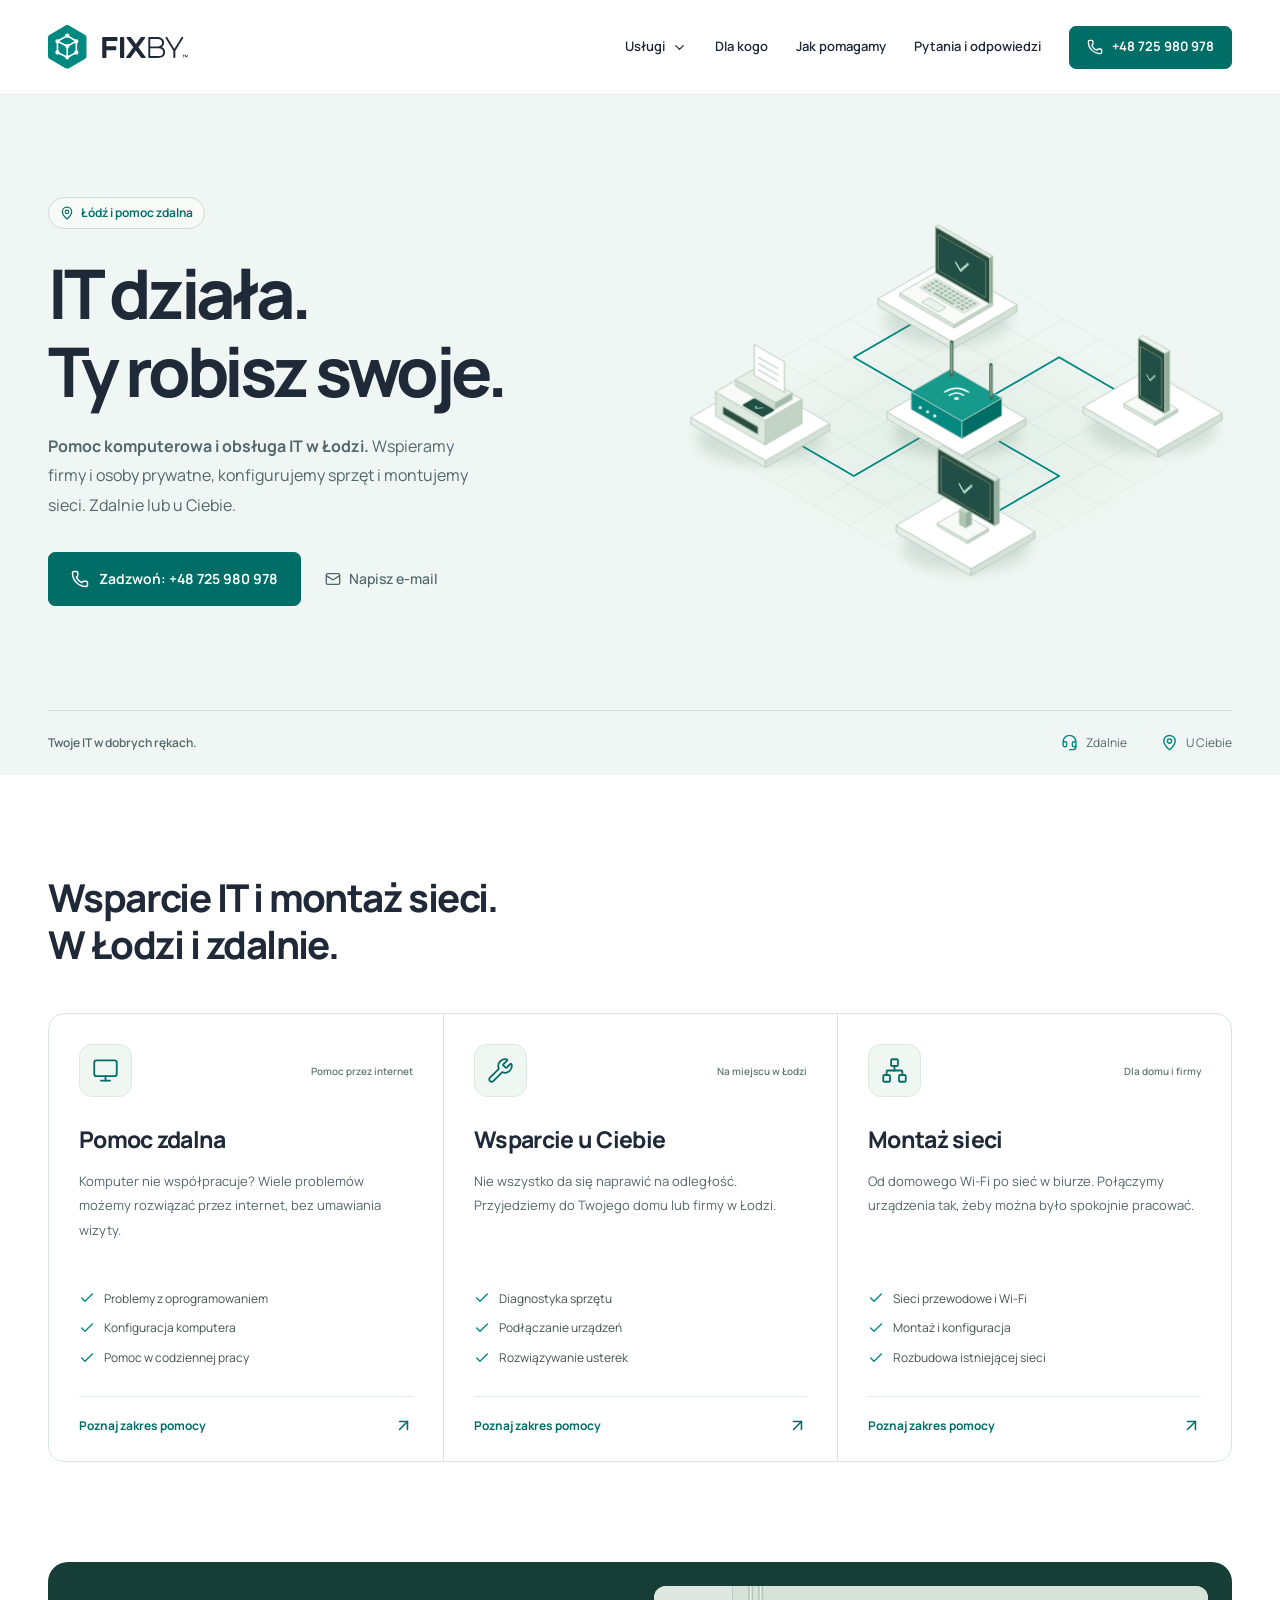
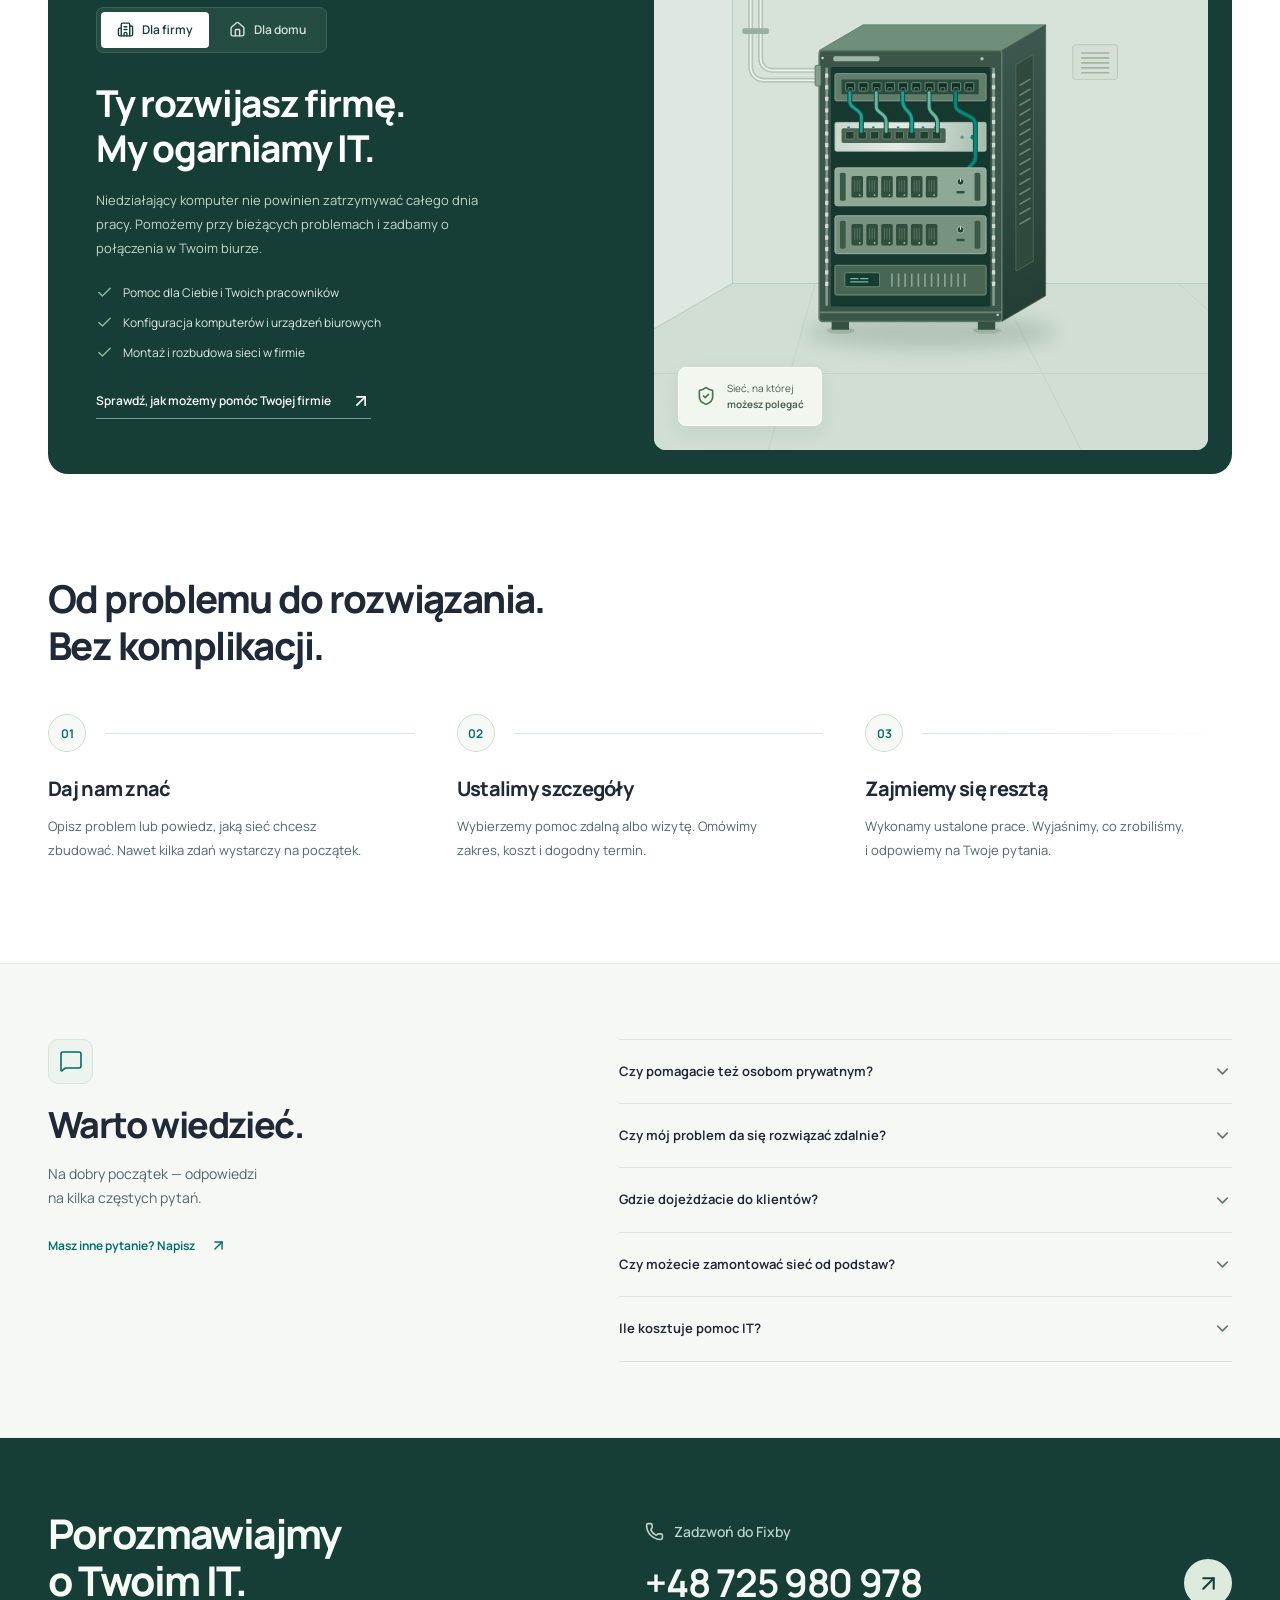
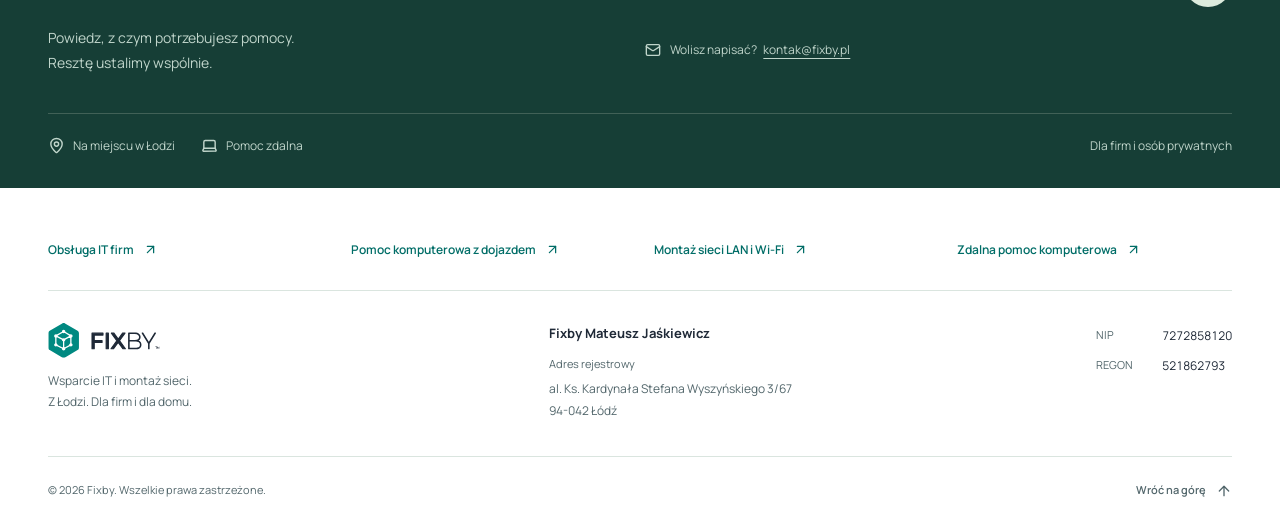
==== index.html @ a17b7087 "Publish production bundle with Google Analytics G-2L33NRLBCC" ====
<!DOCTYPE html><html lang="pl" data-scroll-behavior="smooth" class="manrope_7ca0e9a7-module__9W0Djq__variable manropeextended_c3e5977b-module__oD5EBG__variable"><head><meta charSet="utf-8"/><meta name="viewport" content="width=device-width, initial-scale=1"/><link rel="preload" href="/_next/static/media/manrope_latin_ext_wght_normal.p.0-hru0xfwhnbp.woff2" as="font" crossorigin="" type="font/woff2"/><link rel="preload" href="/_next/static/media/manrope_latin_wght_normal.p.1p_a2k8qd5zhp.woff2" as="font" crossorigin="" type="font/woff2"/><link rel="preload" as="image" href="/fixby-logo.svg"/><link rel="stylesheet" href="/_next/static/chunks/31b4hx_1hznzd.css" data-precedence="next"/><link rel="stylesheet" href="/_next/static/chunks/1y8n14hf07o-j.css" data-precedence="next"/><link rel="stylesheet" href="/_next/static/chunks/3gfh1dw8hywcf.css" data-precedence="next"/><link rel="preload" as="script" fetchPriority="low" href="/_next/static/chunks/3ezhpn0kv-g9m.js"/><script src="/_next/static/chunks/2k1spgvgtkdb8.js" async=""></script><script src="/_next/static/chunks/33wmmxu2kkyqh.js" async=""></script><script src="/_next/static/chunks/turbopack-21a5dmc7c04ov.js" async=""></script><script src="/_next/static/chunks/44oxwbh__ebkl.js" async=""></script><script src="/_next/static/chunks/2acu4bhutaws7.js" async=""></script><link rel="preload" href="https://www.googletagmanager.com/gtag/js?id=G-2L33NRLBCC" as="script"/><title>Pomoc komputerowa i obsługa IT w Łodzi | Fixby</title><meta name="description" content="Pomoc komputerowa i obsługa IT w Łodzi. Montaż sieci LAN i Wi-Fi. Zdalnie od 150 PLN, z dojazdem od 200 PLN dla osób prywatnych i 300 PLN dla firm."/><meta name="application-name" content="Fixby"/><link rel="canonical" href="https://fixby.pl/"/><meta property="og:title" content="Pomoc komputerowa i obsługa IT w Łodzi | Fixby"/><meta property="og:description" content="Pomoc komputerowa i obsługa IT w Łodzi. Montaż sieci LAN i Wi-Fi. Zdalnie od 150 PLN, z dojazdem od 200 PLN dla osób prywatnych i 300 PLN dla firm."/><meta property="og:url" content="https://fixby.pl/"/><meta property="og:site_name" content="Fixby"/><meta property="og:locale" content="pl_PL"/><meta property="og:image" content="https://fixby.pl/opengraph-image.png"/><meta property="og:image:width" content="1200"/><meta property="og:image:height" content="630"/><meta property="og:image:alt" content="Fixby — pomoc komputerowa i obsługa IT w Łodzi"/><meta property="og:type" content="website"/><meta name="twitter:card" content="summary_large_image"/><meta name="twitter:title" content="Pomoc komputerowa i obsługa IT w Łodzi | Fixby"/><meta name="twitter:description" content="Pomoc komputerowa i obsługa IT w Łodzi. Montaż sieci LAN i Wi-Fi. Zdalnie od 150 PLN, z dojazdem od 200 PLN dla osób prywatnych i 300 PLN dla firm."/><meta name="twitter:image" content="https://fixby.pl/opengraph-image.png"/><link rel="icon" href="/icon.svg?icon.09yfgx8n2znwu.svg" sizes="any" type="image/svg+xml"/><script src="/_next/static/chunks/0cz1d0mv5g_q7.js" noModule=""></script></head><body><div hidden=""><!--$--><!--/$--></div><script type="application/ld+json">{"@context":"https://schema.org","@graph":[{"@type":"LocalBusiness","@id":"https://fixby.pl/#firma","name":"Fixby","legalName":"Fixby Mateusz Jaśkiewicz","url":"https://fixby.pl/","logo":"https://fixby.pl/fixby-logo.svg","image":"https://fixby.pl/opengraph-image.png","description":"Pomoc komputerowa, obsługa IT firm oraz montaż sieci LAN i Wi-Fi. Obsługa u klienta w Łodzi i pomoc zdalna.","telephone":"+48 725 980 978","email":"kontak@fixby.pl","taxID":"7272858120","identifier":{"@type":"PropertyValue","propertyID":"REGON","value":"521862793"},"address":{"@type":"PostalAddress","streetAddress":"al. Ks. Kardynała Stefana Wyszyńskiego 3/67","postalCode":"94-042","addressLocality":"Łódź","addressCountry":"PL"},"areaServed":{"@type":"City","name":"Łódź"}},{"@type":"WebSite","@id":"https://fixby.pl/#strona","url":"https://fixby.pl/","name":"Fixby","inLanguage":"pl-PL","publisher":{"@id":"https://fixby.pl/#firma"}}]}</script><div class="page-shell"><a class="skip-link" href="#main">Przejdź do treści</a><div class="site-header-module__O2uXQG__headerSpace"><header class="site-header-module__O2uXQG__header site-header" style="view-transition-name:fixby-header"><div class="site-header-module__O2uXQG__bar"><div class="container site-header-module__O2uXQG__inner"><a class="site-header-module__O2uXQG__logo" aria-label="Fixby — strona główna" href="/"><img src="/fixby-logo.svg" alt="Fixby" width="140" height="44"/></a><nav class="site-header-module__O2uXQG__desktop" aria-label="Nawigacja główna"><div class="site-header-module__O2uXQG__dropdown"><button type="button" class="site-header-module__O2uXQG__servicesTrigger" aria-expanded="false" aria-controls="desktop-services">Usługi <svg xmlns="http://www.w3.org/2000/svg" width="15" height="15" viewBox="0 0 24 24" fill="none" stroke="currentColor" stroke-width="2" stroke-linecap="round" stroke-linejoin="round" class="lucide lucide-chevron-down" aria-hidden="true"><path d="m6 9 6 6 6-6"></path></svg></button><div id="desktop-services" class="site-header-module__O2uXQG__popup" data-open="false" inert="" aria-hidden="true"><ul><li><a class="site-header-module__O2uXQG__serviceLink" href="/obsluga-it-firm-lodz/"><span class="site-header-module__O2uXQG__serviceIcon"><svg xmlns="http://www.w3.org/2000/svg" width="20" height="20" viewBox="0 0 24 24" fill="none" stroke="currentColor" stroke-width="1.7" stroke-linecap="round" stroke-linejoin="round" class="lucide lucide-building2 lucide-building-2" aria-hidden="true"><path d="M10 12h4"></path><path d="M10 8h4"></path><path d="M14 21v-3a2 2 0 0 0-4 0v3"></path><path d="M6 10H4a2 2 0 0 0-2 2v7a2 2 0 0 0 2 2h16a2 2 0 0 0 2-2V9a2 2 0 0 0-2-2h-2"></path><path d="M6 21V5a2 2 0 0 1 2-2h8a2 2 0 0 1 2 2v16"></path></svg></span><span class="site-header-module__O2uXQG__serviceText"><span>Obsługa IT firm</span><small>Wsparcie pracowników i stanowisk</small></span><svg xmlns="http://www.w3.org/2000/svg" width="16" height="16" viewBox="0 0 24 24" fill="none" stroke="currentColor" stroke-width="2" stroke-linecap="round" stroke-linejoin="round" class="lucide lucide-arrow-up-right site-header-module__O2uXQG__linkArrow" aria-hidden="true"><path d="M7 7h10v10"></path><path d="M7 17 17 7"></path></svg></a></li><li><a class="site-header-module__O2uXQG__serviceLink" href="/pomoc-komputerowa-lodz/"><span class="site-header-module__O2uXQG__serviceIcon"><svg xmlns="http://www.w3.org/2000/svg" width="20" height="20" viewBox="0 0 24 24" fill="none" stroke="currentColor" stroke-width="1.7" stroke-linecap="round" stroke-linejoin="round" class="lucide lucide-wrench" aria-hidden="true"><path d="M14.7 6.3a1 1 0 0 0 0 1.4l1.6 1.6a1 1 0 0 0 1.4 0l3.106-3.105c.32-.322.863-.22.983.218a6 6 0 0 1-8.259 7.057l-7.91 7.91a1 1 0 0 1-2.999-3l7.91-7.91a6 6 0 0 1 7.057-8.259c.438.12.54.662.219.984z"></path></svg></span><span class="site-header-module__O2uXQG__serviceText"><span>Pomoc komputerowa z dojazdem</span><small>U Ciebie w domu lub w biurze</small></span><svg xmlns="http://www.w3.org/2000/svg" width="16" height="16" viewBox="0 0 24 24" fill="none" stroke="currentColor" stroke-width="2" stroke-linecap="round" stroke-linejoin="round" class="lucide lucide-arrow-up-right site-header-module__O2uXQG__linkArrow" aria-hidden="true"><path d="M7 7h10v10"></path><path d="M7 17 17 7"></path></svg></a></li><li><a class="site-header-module__O2uXQG__serviceLink" href="/montaz-sieci-lan-wifi-lodz/"><span class="site-header-module__O2uXQG__serviceIcon"><svg xmlns="http://www.w3.org/2000/svg" width="20" height="20" viewBox="0 0 24 24" fill="none" stroke="currentColor" stroke-width="1.7" stroke-linecap="round" stroke-linejoin="round" class="lucide lucide-network" aria-hidden="true"><rect x="16" y="16" width="6" height="6" rx="1"></rect><rect x="2" y="16" width="6" height="6" rx="1"></rect><rect x="9" y="2" width="6" height="6" rx="1"></rect><path d="M5 16v-3a1 1 0 0 1 1-1h12a1 1 0 0 1 1 1v3"></path><path d="M12 12V8"></path></svg></span><span class="site-header-module__O2uXQG__serviceText"><span>Montaż sieci LAN i Wi-Fi</span><small>Połączenia przewodowe i bezprzewodowe</small></span><svg xmlns="http://www.w3.org/2000/svg" width="16" height="16" viewBox="0 0 24 24" fill="none" stroke="currentColor" stroke-width="2" stroke-linecap="round" stroke-linejoin="round" class="lucide lucide-arrow-up-right site-header-module__O2uXQG__linkArrow" aria-hidden="true"><path d="M7 7h10v10"></path><path d="M7 17 17 7"></path></svg></a></li><li><a class="site-header-module__O2uXQG__serviceLink" href="/zdalna-pomoc-komputerowa/"><span class="site-header-module__O2uXQG__serviceIcon"><svg xmlns="http://www.w3.org/2000/svg" width="20" height="20" viewBox="0 0 24 24" fill="none" stroke="currentColor" stroke-width="1.7" stroke-linecap="round" stroke-linejoin="round" class="lucide lucide-headset" aria-hidden="true"><path d="M3 11h3a2 2 0 0 1 2 2v3a2 2 0 0 1-2 2H5a2 2 0 0 1-2-2v-5Zm0 0a9 9 0 1 1 18 0m0 0v5a2 2 0 0 1-2 2h-1a2 2 0 0 1-2-2v-3a2 2 0 0 1 2-2h3Z"></path><path d="M21 16v2a4 4 0 0 1-4 4h-5"></path></svg></span><span class="site-header-module__O2uXQG__serviceText"><span>Zdalna pomoc komputerowa</span><small>Rozwiązujemy problemy przez internet</small></span><svg xmlns="http://www.w3.org/2000/svg" width="16" height="16" viewBox="0 0 24 24" fill="none" stroke="currentColor" stroke-width="2" stroke-linecap="round" stroke-linejoin="round" class="lucide lucide-arrow-up-right site-header-module__O2uXQG__linkArrow" aria-hidden="true"><path d="M7 7h10v10"></path><path d="M7 17 17 7"></path></svg></a></li></ul><a class="site-header-module__O2uXQG__overview" href="/#uslugi">Zobacz wszystkie usługi <svg xmlns="http://www.w3.org/2000/svg" width="16" height="16" viewBox="0 0 24 24" fill="none" stroke="currentColor" stroke-width="2" stroke-linecap="round" stroke-linejoin="round" class="lucide lucide-arrow-up-right" aria-hidden="true"><path d="M7 7h10v10"></path><path d="M7 17 17 7"></path></svg></a></div></div><a href="/#dla-kogo">Dla kogo</a><a href="/#jak-pomagamy">Jak pomagamy</a><a href="/#pytania">Pytania i odpowiedzi</a></nav><a class="button button-small site-header-module__O2uXQG__call" href="tel:+48725980978" aria-label="Zadzwoń do Fixby: +48 725 980 978"><svg xmlns="http://www.w3.org/2000/svg" width="16" height="16" viewBox="0 0 24 24" fill="none" stroke="currentColor" stroke-width="2" stroke-linecap="round" stroke-linejoin="round" class="lucide lucide-phone" aria-hidden="true"><path d="M13.832 16.568a1 1 0 0 0 1.213-.303l.355-.465A2 2 0 0 1 17 15h3a2 2 0 0 1 2 2v3a2 2 0 0 1-2 2A18 18 0 0 1 2 4a2 2 0 0 1 2-2h3a2 2 0 0 1 2 2v3a2 2 0 0 1-.8 1.6l-.468.351a1 1 0 0 0-.292 1.233 14 14 0 0 0 6.392 6.384"></path></svg><span class="site-header-module__O2uXQG__phoneNumber">+48 725 980 978</span><span class="site-header-module__O2uXQG__phoneLabel">Zadzwoń</span></a><button class="site-header-module__O2uXQG__menuToggle" type="button" aria-label="Otwórz menu" aria-expanded="false" aria-controls="mobile-nav"><svg xmlns="http://www.w3.org/2000/svg" width="23" height="23" viewBox="0 0 24 24" fill="none" stroke="currentColor" stroke-width="2" stroke-linecap="round" stroke-linejoin="round" class="lucide lucide-menu site-header-module__O2uXQG__menuIcon" aria-hidden="true"><path d="M4 5h16"></path><path d="M4 12h16"></path><path d="M4 19h16"></path></svg><svg xmlns="http://www.w3.org/2000/svg" width="23" height="23" viewBox="0 0 24 24" fill="none" stroke="currentColor" stroke-width="2" stroke-linecap="round" stroke-linejoin="round" class="lucide lucide-x site-header-module__O2uXQG__closeIcon" aria-hidden="true"><path d="M18 6 6 18"></path><path d="m6 6 12 12"></path></svg></button></div></div><nav id="mobile-nav" class="site-header-module__O2uXQG__mobile" data-open="false" inert="" aria-hidden="true" aria-label="Nawigacja mobilna"><div class="container"><button class="site-header-module__O2uXQG__mobileServicesTrigger" type="button" aria-expanded="true" aria-controls="mobile-services">Usługi <svg xmlns="http://www.w3.org/2000/svg" width="18" height="18" viewBox="0 0 24 24" fill="none" stroke="currentColor" stroke-width="2" stroke-linecap="round" stroke-linejoin="round" class="lucide lucide-chevron-down" aria-hidden="true"><path d="m6 9 6 6 6-6"></path></svg></button><div id="mobile-services" class="site-header-module__O2uXQG__mobileServices" data-open="true" aria-hidden="false"><div class="site-header-module__O2uXQG__mobileServicesContent"><ul><li><a class="site-header-module__O2uXQG__serviceLink" href="/obsluga-it-firm-lodz/"><span class="site-header-module__O2uXQG__serviceIcon"><svg xmlns="http://www.w3.org/2000/svg" width="20" height="20" viewBox="0 0 24 24" fill="none" stroke="currentColor" stroke-width="1.7" stroke-linecap="round" stroke-linejoin="round" class="lucide lucide-building2 lucide-building-2" aria-hidden="true"><path d="M10 12h4"></path><path d="M10 8h4"></path><path d="M14 21v-3a2 2 0 0 0-4 0v3"></path><path d="M6 10H4a2 2 0 0 0-2 2v7a2 2 0 0 0 2 2h16a2 2 0 0 0 2-2V9a2 2 0 0 0-2-2h-2"></path><path d="M6 21V5a2 2 0 0 1 2-2h8a2 2 0 0 1 2 2v16"></path></svg></span><span class="site-header-module__O2uXQG__serviceText"><span>Obsługa IT firm</span><small>Wsparcie pracowników i stanowisk</small></span><svg xmlns="http://www.w3.org/2000/svg" width="16" height="16" viewBox="0 0 24 24" fill="none" stroke="currentColor" stroke-width="2" stroke-linecap="round" stroke-linejoin="round" class="lucide lucide-arrow-up-right site-header-module__O2uXQG__linkArrow" aria-hidden="true"><path d="M7 7h10v10"></path><path d="M7 17 17 7"></path></svg></a></li><li><a class="site-header-module__O2uXQG__serviceLink" href="/pomoc-komputerowa-lodz/"><span class="site-header-module__O2uXQG__serviceIcon"><svg xmlns="http://www.w3.org/2000/svg" width="20" height="20" viewBox="0 0 24 24" fill="none" stroke="currentColor" stroke-width="1.7" stroke-linecap="round" stroke-linejoin="round" class="lucide lucide-wrench" aria-hidden="true"><path d="M14.7 6.3a1 1 0 0 0 0 1.4l1.6 1.6a1 1 0 0 0 1.4 0l3.106-3.105c.32-.322.863-.22.983.218a6 6 0 0 1-8.259 7.057l-7.91 7.91a1 1 0 0 1-2.999-3l7.91-7.91a6 6 0 0 1 7.057-8.259c.438.12.54.662.219.984z"></path></svg></span><span class="site-header-module__O2uXQG__serviceText"><span>Pomoc komputerowa z dojazdem</span><small>U Ciebie w domu lub w biurze</small></span><svg xmlns="http://www.w3.org/2000/svg" width="16" height="16" viewBox="0 0 24 24" fill="none" stroke="currentColor" stroke-width="2" stroke-linecap="round" stroke-linejoin="round" class="lucide lucide-arrow-up-right site-header-module__O2uXQG__linkArrow" aria-hidden="true"><path d="M7 7h10v10"></path><path d="M7 17 17 7"></path></svg></a></li><li><a class="site-header-module__O2uXQG__serviceLink" href="/montaz-sieci-lan-wifi-lodz/"><span class="site-header-module__O2uXQG__serviceIcon"><svg xmlns="http://www.w3.org/2000/svg" width="20" height="20" viewBox="0 0 24 24" fill="none" stroke="currentColor" stroke-width="1.7" stroke-linecap="round" stroke-linejoin="round" class="lucide lucide-network" aria-hidden="true"><rect x="16" y="16" width="6" height="6" rx="1"></rect><rect x="2" y="16" width="6" height="6" rx="1"></rect><rect x="9" y="2" width="6" height="6" rx="1"></rect><path d="M5 16v-3a1 1 0 0 1 1-1h12a1 1 0 0 1 1 1v3"></path><path d="M12 12V8"></path></svg></span><span class="site-header-module__O2uXQG__serviceText"><span>Montaż sieci LAN i Wi-Fi</span><small>Połączenia przewodowe i bezprzewodowe</small></span><svg xmlns="http://www.w3.org/2000/svg" width="16" height="16" viewBox="0 0 24 24" fill="none" stroke="currentColor" stroke-width="2" stroke-linecap="round" stroke-linejoin="round" class="lucide lucide-arrow-up-right site-header-module__O2uXQG__linkArrow" aria-hidden="true"><path d="M7 7h10v10"></path><path d="M7 17 17 7"></path></svg></a></li><li><a class="site-header-module__O2uXQG__serviceLink" href="/zdalna-pomoc-komputerowa/"><span class="site-header-module__O2uXQG__serviceIcon"><svg xmlns="http://www.w3.org/2000/svg" width="20" height="20" viewBox="0 0 24 24" fill="none" stroke="currentColor" stroke-width="1.7" stroke-linecap="round" stroke-linejoin="round" class="lucide lucide-headset" aria-hidden="true"><path d="M3 11h3a2 2 0 0 1 2 2v3a2 2 0 0 1-2 2H5a2 2 0 0 1-2-2v-5Zm0 0a9 9 0 1 1 18 0m0 0v5a2 2 0 0 1-2 2h-1a2 2 0 0 1-2-2v-3a2 2 0 0 1 2-2h3Z"></path><path d="M21 16v2a4 4 0 0 1-4 4h-5"></path></svg></span><span class="site-header-module__O2uXQG__serviceText"><span>Zdalna pomoc komputerowa</span><small>Rozwiązujemy problemy przez internet</small></span><svg xmlns="http://www.w3.org/2000/svg" width="16" height="16" viewBox="0 0 24 24" fill="none" stroke="currentColor" stroke-width="2" stroke-linecap="round" stroke-linejoin="round" class="lucide lucide-arrow-up-right site-header-module__O2uXQG__linkArrow" aria-hidden="true"><path d="M7 7h10v10"></path><path d="M7 17 17 7"></path></svg></a></li></ul><a class="site-header-module__O2uXQG__overview" href="/#uslugi">Zobacz wszystkie usługi <svg xmlns="http://www.w3.org/2000/svg" width="16" height="16" viewBox="0 0 24 24" fill="none" stroke="currentColor" stroke-width="2" stroke-linecap="round" stroke-linejoin="round" class="lucide lucide-arrow-up-right" aria-hidden="true"><path d="M7 7h10v10"></path><path d="M7 17 17 7"></path></svg></a></div></div><div class="site-header-module__O2uXQG__mobileSections"><a href="/#dla-kogo">Dla kogo<svg xmlns="http://www.w3.org/2000/svg" width="16" height="16" viewBox="0 0 24 24" fill="none" stroke="currentColor" stroke-width="2" stroke-linecap="round" stroke-linejoin="round" class="lucide lucide-arrow-up-right" aria-hidden="true"><path d="M7 7h10v10"></path><path d="M7 17 17 7"></path></svg></a><a href="/#jak-pomagamy">Jak pomagamy<svg xmlns="http://www.w3.org/2000/svg" width="16" height="16" viewBox="0 0 24 24" fill="none" stroke="currentColor" stroke-width="2" stroke-linecap="round" stroke-linejoin="round" class="lucide lucide-arrow-up-right" aria-hidden="true"><path d="M7 7h10v10"></path><path d="M7 17 17 7"></path></svg></a><a href="/#pytania">Pytania i odpowiedzi<svg xmlns="http://www.w3.org/2000/svg" width="16" height="16" viewBox="0 0 24 24" fill="none" stroke="currentColor" stroke-width="2" stroke-linecap="round" stroke-linejoin="round" class="lucide lucide-arrow-up-right" aria-hidden="true"><path d="M7 7h10v10"></path><path d="M7 17 17 7"></path></svg></a><a href="/#kontakt">Kontakt<svg xmlns="http://www.w3.org/2000/svg" width="16" height="16" viewBox="0 0 24 24" fill="none" stroke="currentColor" stroke-width="2" stroke-linecap="round" stroke-linejoin="round" class="lucide lucide-arrow-up-right" aria-hidden="true"><path d="M7 7h10v10"></path><path d="M7 17 17 7"></path></svg></a></div></div></nav></header></div><main id="main" vt-name="fixby-page" vt-update="none" vt-share="fixby-route"><section class="hero"><div class="container hero-grid"><div class="hero-copy"><div class="location-pill"><svg xmlns="http://www.w3.org/2000/svg" width="14" height="14" viewBox="0 0 24 24" fill="none" stroke="currentColor" stroke-width="2" stroke-linecap="round" stroke-linejoin="round" class="lucide lucide-map-pin" aria-hidden="true"><path d="M20 10c0 4.993-5.539 10.193-7.399 11.799a1 1 0 0 1-1.202 0C9.539 20.193 4 14.993 4 10a8 8 0 0 1 16 0"></path><circle cx="12" cy="10" r="3"></circle></svg><span>Łódź i pomoc zdalna</span></div><h1>IT działa.<br/>Ty robisz swoje.</h1><p class="hero-description"><strong>Pomoc komputerowa i obsługa IT w Łodzi.</strong> <!-- -->Wspieramy firmy i osoby prywatne, konfigurujemy sprzęt i montujemy sieci. Zdalnie lub u Ciebie.</p><div class="hero-actions"><a class="button hero-phone" href="tel:+48725980978"><svg xmlns="http://www.w3.org/2000/svg" width="18" height="18" viewBox="0 0 24 24" fill="none" stroke="currentColor" stroke-width="2" stroke-linecap="round" stroke-linejoin="round" class="lucide lucide-phone" aria-hidden="true"><path d="M13.832 16.568a1 1 0 0 0 1.213-.303l.355-.465A2 2 0 0 1 17 15h3a2 2 0 0 1 2 2v3a2 2 0 0 1-2 2A18 18 0 0 1 2 4a2 2 0 0 1 2-2h3a2 2 0 0 1 2 2v3a2 2 0 0 1-.8 1.6l-.468.351a1 1 0 0 0-.292 1.233 14 14 0 0 0 6.392 6.384"></path></svg> Zadzwoń: <!-- -->+48 725 980 978</a><a class="text-link hero-email" href="mailto:kontak@fixby.pl"><svg xmlns="http://www.w3.org/2000/svg" width="16" height="16" viewBox="0 0 24 24" fill="none" stroke="currentColor" stroke-width="2" stroke-linecap="round" stroke-linejoin="round" class="lucide lucide-mail" aria-hidden="true"><path d="m22 7-8.991 5.727a2 2 0 0 1-2.009 0L2 7"></path><rect x="2" y="4" width="20" height="16" rx="2"></rect></svg> Napisz e-mail</a></div></div><div class="hero-visual"><button class="network-illustration-module___7VqtG__scene" type="button" aria-label="Powtórz animację połączenia urządzeń" aria-disabled="false"><svg class="iso-art" viewBox="-214 -75 1148 770" role="img" aria-labelledby="fixby-network-title fixby-network-description" focusable="false"><title id="fixby-network-title">Jedna sieć. Wszystko połączone.</title><desc id="fixby-network-description">Ilustracja sieci: router kolejno łączy laptop, telefon, drukarkę i monitor. Sygnał biegnie przewodami, a połączone urządzenia wyświetlają znacznik potwierdzenia.</desc><defs><filter id="fixby-iso-shadow" x="-40%" y="-40%" width="180%" height="220%"><feGaussianBlur stdDeviation="9"></feGaussianBlur></filter><radialGradient id="fixby-floor-light"><stop stop-color="#DFECE3" stop-opacity=".7"></stop><stop offset=".6" stop-color="#DFECE3" stop-opacity=".4"></stop><stop offset="1" stop-color="#EFF6F3" stop-opacity="0"></stop></radialGradient><radialGradient id="fixby-grid-fade"><stop offset=".4" stop-color="white"></stop><stop offset=".75" stop-color="white" stop-opacity=".6"></stop><stop offset="1" stop-color="white" stop-opacity="0"></stop></radialGradient><mask id="fixby-grid-mask" maskUnits="userSpaceOnUse" x="-214" y="-10" width="1148" height="680"><rect x="-214" y="-10" width="1148" height="680" fill="url(#fixby-grid-fade)"></rect></mask></defs><ellipse cx="360" cy="362" rx="460" ry="240" fill="url(#fixby-floor-light)"></ellipse><g class="network-grid" opacity=".5" mask="url(#fixby-grid-mask)"><polyline points="360.0,10.0 -194.2,330.0" fill="none" stroke="#AFCBBB" stroke-width="1" stroke-linecap="round" stroke-linejoin="round"></polyline><polyline points="360.0,10.0 914.2,330.0" fill="none" stroke="#AFCBBB" stroke-width="1" stroke-linecap="round" stroke-linejoin="round"></polyline><polyline points="429.3,50.0 -125.0,370.0" fill="none" stroke="#AFCBBB" stroke-width="1" stroke-linecap="round" stroke-linejoin="round"></polyline><polyline points="290.7,50.0 845.0,370.0" fill="none" stroke="#AFCBBB" stroke-width="1" stroke-linecap="round" stroke-linejoin="round"></polyline><polyline points="498.6,90.0 -55.7,410.0" fill="none" stroke="#AFCBBB" stroke-width="1" stroke-linecap="round" stroke-linejoin="round"></polyline><polyline points="221.4,90.0 775.7,410.0" fill="none" stroke="#AFCBBB" stroke-width="1" stroke-linecap="round" stroke-linejoin="round"></polyline><polyline points="567.8,130.0 13.6,450.0" fill="none" stroke="#AFCBBB" stroke-width="1" stroke-linecap="round" stroke-linejoin="round"></polyline><polyline points="152.2,130.0 706.4,450.0" fill="none" stroke="#AFCBBB" stroke-width="1" stroke-linecap="round" stroke-linejoin="round"></polyline><polyline points="637.1,170.0 82.9,490.0" fill="none" stroke="#AFCBBB" stroke-width="1" stroke-linecap="round" stroke-linejoin="round"></polyline><polyline points="82.9,170.0 637.1,490.0" fill="none" stroke="#AFCBBB" stroke-width="1" stroke-linecap="round" stroke-linejoin="round"></polyline><polyline points="706.4,210.0 152.2,530.0" fill="none" stroke="#AFCBBB" stroke-width="1" stroke-linecap="round" stroke-linejoin="round"></polyline><polyline points="13.6,210.0 567.8,530.0" fill="none" stroke="#AFCBBB" stroke-width="1" stroke-linecap="round" stroke-linejoin="round"></polyline><polyline points="775.7,250.0 221.4,570.0" fill="none" stroke="#AFCBBB" stroke-width="1" stroke-linecap="round" stroke-linejoin="round"></polyline><polyline points="-55.7,250.0 498.6,570.0" fill="none" stroke="#AFCBBB" stroke-width="1" stroke-linecap="round" stroke-linejoin="round"></polyline><polyline points="845.0,290.0 290.7,610.0" fill="none" stroke="#AFCBBB" stroke-width="1" stroke-linecap="round" stroke-linejoin="round"></polyline><polyline points="-125.0,290.0 429.3,610.0" fill="none" stroke="#AFCBBB" stroke-width="1" stroke-linecap="round" stroke-linejoin="round"></polyline><polyline points="914.2,330.0 360.0,650.0" fill="none" stroke="#AFCBBB" stroke-width="1" stroke-linecap="round" stroke-linejoin="round"></polyline><polyline points="-194.2,330.0 360.0,650.0" fill="none" stroke="#AFCBBB" stroke-width="1" stroke-linecap="round" stroke-linejoin="round"></polyline></g><g class="network-equipment" transform="translate(360 330) scale(1.35) translate(-360 -330)"><g class="network-cables"><path d="M347.0 159.5L212.8 237.0L360.0 322.0"></path><path d="M641.5 314.5L507.2 237.0L360.0 322.0"></path><path d="M78.6 329.5L212.8 407.0L360.0 322.0"></path><path d="M373.0 484.5L507.2 407.0L360.0 322.0"></path></g><g class="network-links"><path d="M360.0 322.0L212.8 237.0L347.0 159.5" data-connection="1" pathLength="1"></path><path d="M360.0 322.0L507.2 237.0L641.5 314.5" data-connection="2" pathLength="1"></path><path d="M360.0 322.0L212.8 407.0L78.6 329.5" data-connection="3" pathLength="1"></path><path d="M360.0 322.0L507.2 407.0L373.0 484.5" data-connection="4" pathLength="1"></path></g><g class="network-pulses"><path d="M360.0 322.0L212.8 237.0L347.0 159.5" data-pulse="1" pathLength="1"></path><path d="M360.0 322.0L507.2 237.0L641.5 314.5" data-pulse="2" pathLength="1"></path><path d="M360.0 322.0L212.8 407.0L78.6 329.5" data-pulse="3" pathLength="1"></path><path d="M360.0 322.0L507.2 407.0L373.0 484.5" data-pulse="4" pathLength="1"></path></g><g class="iso-device" data-device="1"><ellipse cx="347.01" cy="184.5" rx="91" ry="35" fill="#648773" opacity=".20" filter="url(#fixby-iso-shadow)"></ellipse><polygon points="247.4,163.0 354.8,225.0 354.8,215.0 247.4,153.0" fill="#E4EDE6" stroke="#B3C7B9" stroke-width="1.2" stroke-linejoin="round"></polygon><polygon points="446.6,172.0 354.8,225.0 354.8,215.0 446.6,162.0" fill="#D4E1D7" stroke="#B3C7B9" stroke-width="1.2" stroke-linejoin="round"></polygon><polygon points="339.2,100.0 446.6,162.0 354.8,215.0 247.4,153.0" fill="#fff" stroke="#B3C7B9" stroke-width="1.2" stroke-linejoin="round"></polygon><g class="iso-device-body"><polygon points="278.6,150.0 356.5,195.0 356.5,190.0 278.6,145.0" fill="#DEE9E0" stroke="#B3C7B9" stroke-width="1.2" stroke-linejoin="round"></polygon><polygon points="412.0,163.0 356.5,195.0 356.5,190.0 412.0,158.0" fill="#C3D4C7" stroke="#B3C7B9" stroke-width="1.2" stroke-linejoin="round"></polygon><polygon points="334.0,113.0 412.0,158.0 356.5,190.0 278.6,145.0" fill="#F7FAF6" stroke="#B3C7B9" stroke-width="1.2" stroke-linejoin="round"></polygon><polygon points="329.7,115.5 407.6,160.5 407.6,94.5 329.7,49.5" fill="#294D3E" stroke="#B3C7B9" stroke-width="1.2" stroke-linejoin="round"></polygon><polygon points="412.0,158.0 407.6,160.5 407.6,94.5 412.0,92.0" fill="#94AC9A" stroke="#B3C7B9" stroke-width="1.2" stroke-linejoin="round"></polygon><polygon points="334.0,47.0 412.0,92.0 407.6,94.5 329.7,49.5" fill="#E4EFE6" stroke="#B3C7B9" stroke-width="1.2" stroke-linejoin="round"></polygon><polygon points="334.0,112.0 401.6,151.0 401.6,100.0 334.0,61.0" fill="#173D36" stroke="#789A83" stroke-width="1.2" stroke-linejoin="round"></polygon><g class="laptop-controls" transform="matrix(0.866 0.5 -0.866 0.5 334 113)"><rect x="8" y="12" width="74" height="28" rx="2" fill="#E3ECE4" stroke="#C1D2C4" stroke-width=".8"></rect><g fill="#A4BCAC"><g><rect x="11" y="15" width="5" height="4" rx=".7"></rect><rect x="18" y="15" width="5" height="4" rx=".7"></rect><rect x="25" y="15" width="5" height="4" rx=".7"></rect><rect x="32" y="15" width="5" height="4" rx=".7"></rect><rect x="39" y="15" width="5" height="4" rx=".7"></rect><rect x="46" y="15" width="5" height="4" rx=".7"></rect><rect x="53" y="15" width="5" height="4" rx=".7"></rect><rect x="60" y="15" width="5" height="4" rx=".7"></rect><rect x="67" y="15" width="5" height="4" rx=".7"></rect><rect x="74" y="15" width="5" height="4" rx=".7"></rect></g><g><rect x="11" y="21" width="5" height="4" rx=".7"></rect><rect x="18" y="21" width="5" height="4" rx=".7"></rect><rect x="25" y="21" width="5" height="4" rx=".7"></rect><rect x="32" y="21" width="5" height="4" rx=".7"></rect><rect x="39" y="21" width="5" height="4" rx=".7"></rect><rect x="46" y="21" width="5" height="4" rx=".7"></rect><rect x="53" y="21" width="5" height="4" rx=".7"></rect><rect x="60" y="21" width="5" height="4" rx=".7"></rect><rect x="67" y="21" width="5" height="4" rx=".7"></rect><rect x="74" y="21" width="5" height="4" rx=".7"></rect></g><g><rect x="11" y="27" width="5" height="4" rx=".7"></rect><rect x="18" y="27" width="5" height="4" rx=".7"></rect><rect x="25" y="27" width="5" height="4" rx=".7"></rect><rect x="32" y="27" width="5" height="4" rx=".7"></rect><rect x="39" y="27" width="5" height="4" rx=".7"></rect><rect x="46" y="27" width="5" height="4" rx=".7"></rect><rect x="53" y="27" width="5" height="4" rx=".7"></rect><rect x="60" y="27" width="5" height="4" rx=".7"></rect><rect x="67" y="27" width="5" height="4" rx=".7"></rect><rect x="74" y="27" width="5" height="4" rx=".7"></rect></g><rect x="11" y="33" width="5" height="4" rx=".7"></rect><rect x="18" y="33" width="5" height="4" rx=".7"></rect><rect x="65" y="33" width="5" height="4" rx=".7"></rect><rect x="72" y="33" width="5" height="4" rx=".7"></rect><rect x="27" y="33" width="34" height="4" rx=".7"></rect></g><rect x="31" y="46" width="28" height="13" rx="1.5" fill="#EDF3EC" stroke="#AEC5B4" stroke-width="1"></rect></g><g class="iso-status" transform="translate(367.8 106) matrix(0.866 0.5 0 1 0 0)"><g class="device-fault"><rect x="-38" y="-24.5" width="76" height="49" fill="#67413F"></rect><path d="M-10.200000000000001,-8.160000000000002 L10.200000000000001,8.160000000000002 M10.200000000000001,-8.160000000000002 L-10.200000000000001,8.160000000000002" fill="none" stroke="#F0AAA0" stroke-width="2.5500000000000003" stroke-linecap="round"></path></g><g class="device-ok"><rect x="-38" y="-24.5" width="76" height="49" fill="#214F45"></rect><path class="status-check" d="M-10.200000000000001,0 L-2.448,8.160000000000002 L10.200000000000001,-8.160000000000002" pathLength="1" fill="none" stroke="#C3E8D5" stroke-width="2.5500000000000003"></path></g></g></g></g><g class="iso-device" data-device="2"><ellipse cx="641.45" cy="339.5" rx="91" ry="35" fill="#648773" opacity=".20" filter="url(#fixby-iso-shadow)"></ellipse><polygon points="541.9,318.0 649.2,380.0 649.2,370.0 541.9,308.0" fill="#E4EDE6" stroke="#B3C7B9" stroke-width="1.2" stroke-linejoin="round"></polygon><polygon points="741.0,327.0 649.2,380.0 649.2,370.0 741.0,317.0" fill="#D4E1D7" stroke="#B3C7B9" stroke-width="1.2" stroke-linejoin="round"></polygon><polygon points="633.7,255.0 741.0,317.0 649.2,370.0 541.9,308.0" fill="#fff" stroke="#B3C7B9" stroke-width="1.2" stroke-linejoin="round"></polygon><g class="iso-device-body"><polygon points="599.9,308.5 644.9,334.5 644.9,329.5 599.9,303.5" fill="#DEE9E0" stroke="#B3C7B9" stroke-width="1.2" stroke-linejoin="round"></polygon><polygon points="677.0,316.0 644.9,334.5 644.9,329.5 677.0,311.0" fill="#C3D4C7" stroke="#B3C7B9" stroke-width="1.2" stroke-linejoin="round"></polygon><polygon points="631.9,285.0 677.0,311.0 644.9,329.5 599.9,303.5" fill="#F7FAF6" stroke="#B3C7B9" stroke-width="1.2" stroke-linejoin="round"></polygon><polygon points="620.7,295.5 658.8,317.5 658.8,231.5 620.7,209.5" fill="#294D3E" stroke="#B3C7B9" stroke-width="1.2" stroke-linejoin="round"></polygon><polygon points="665.7,313.5 658.8,317.5 658.8,231.5 665.7,227.5" fill="#94AC9A" stroke="#B3C7B9" stroke-width="1.2" stroke-linejoin="round"></polygon><polygon points="627.6,205.5 665.7,227.5 658.8,231.5 620.7,209.5" fill="#ECF3EB" stroke="#B3C7B9" stroke-width="1.2" stroke-linejoin="round"></polygon><polygon points="624.1,292.5 653.6,309.5 653.6,238.5 624.1,221.5" fill="#173D36" stroke="#8AAA93" stroke-width="1.2" stroke-linejoin="round"></polygon><polyline points="633.7,232.0 644.0,238.0" fill="none" stroke="#B0CABA" stroke-width="2" stroke-linecap="round" stroke-linejoin="round"></polyline><g class="iso-status" transform="translate(638.85 265.5) matrix(0.866 0.5 0 1 0 0)"><g class="device-fault"><rect x="-16" y="-34.5" width="32" height="69" fill="#67413F"></rect><path d="M-6.800000000000001,-5.440000000000001 L6.800000000000001,5.440000000000001 M6.800000000000001,-5.440000000000001 L-6.800000000000001,5.440000000000001" fill="none" stroke="#F0AAA0" stroke-width="1.7000000000000002" stroke-linecap="round"></path></g><g class="device-ok"><rect x="-16" y="-34.5" width="32" height="69" fill="#214F45"></rect><path class="status-check" d="M-6.800000000000001,0 L-1.6320000000000001,5.440000000000001 L6.800000000000001,-5.440000000000001" pathLength="1" fill="none" stroke="#C3E8D5" stroke-width="1.7000000000000002"></path></g></g></g></g><g class="iso-device" data-device="3"><ellipse cx="78.55000000000001" cy="354.5" rx="91" ry="35" fill="#648773" opacity=".20" filter="url(#fixby-iso-shadow)"></ellipse><polygon points="-21.0,333.0 86.3,395.0 86.3,385.0 -21.0,323.0" fill="#E4EDE6" stroke="#B3C7B9" stroke-width="1.2" stroke-linejoin="round"></polygon><polygon points="178.1,342.0 86.3,395.0 86.3,385.0 178.1,332.0" fill="#D4E1D7" stroke="#B3C7B9" stroke-width="1.2" stroke-linejoin="round"></polygon><polygon points="70.8,270.0 178.1,332.0 86.3,385.0 -21.0,323.0" fill="#fff" stroke="#B3C7B9" stroke-width="1.2" stroke-linejoin="round"></polygon><g class="iso-device-body"><polygon points="14.5,321.5 85.5,362.5 85.5,327.5 14.5,286.5" fill="#DEE9E0" stroke="#B3C7B9" stroke-width="1.2" stroke-linejoin="round"></polygon><polygon points="138.3,332.0 85.5,362.5 85.5,327.5 138.3,297.0" fill="#C3D4C7" stroke="#B3C7B9" stroke-width="1.2" stroke-linejoin="round"></polygon><polygon points="67.3,256.0 138.3,297.0 85.5,327.5 14.5,286.5" fill="#F7FAF6" stroke="#B3C7B9" stroke-width="1.2" stroke-linejoin="round"></polygon><polygon points="43.0,278.0 100.2,311.0 100.2,302.0 43.0,269.0" fill="#D1DFD3" stroke="#B3C7B9" stroke-width="1.2" stroke-linejoin="round"></polygon><polygon points="124.4,297.0 100.2,311.0 100.2,302.0 124.4,288.0" fill="#A5BAAB" stroke="#B3C7B9" stroke-width="1.2" stroke-linejoin="round"></polygon><polygon points="67.3,255.0 124.4,288.0 100.2,302.0 43.0,269.0" fill="#E8F0E7" stroke="#B3C7B9" stroke-width="1.2" stroke-linejoin="round"></polygon><polygon points="69.9,262.5 113.2,287.5 113.2,243.5 69.9,218.5" fill="#fff" stroke="#ADBFAD" stroke-width="1.2" stroke-linejoin="round"></polygon><polyline points="76.0,255.0 103.7,271.0" fill="none" stroke="#B6CBBC" stroke-width="1.5" stroke-linecap="round" stroke-linejoin="round"></polyline><polyline points="76.0,246.0 103.7,262.0" fill="none" stroke="#B6CBBC" stroke-width="1.5" stroke-linecap="round" stroke-linejoin="round"></polyline><polyline points="76.0,237.0 103.7,253.0" fill="none" stroke="#B6CBBC" stroke-width="1.5" stroke-linecap="round" stroke-linejoin="round"></polyline><polygon points="24.9,318.5 75.1,347.5 75.1,336.5 24.9,307.5" fill="#294D3E" stroke="#B3C7B9" stroke-width="1.2" stroke-linejoin="round"></polygon><g class="printer-display" transform="translate(76.0 309.0) matrix(0.866 0.5 -0.866 0.5 0 0)"><rect x="-17" y="-10" width="34" height="20" rx="2" fill="#173D36" stroke="#83A58D" stroke-width="1.2"></rect><g class="iso-status"><g class="device-fault"><rect x="-16" y="-9" width="32" height="18" fill="#67413F"></rect><path d="M-4,-3.2 L4,3.2 M4,-3.2 L-4,3.2" fill="none" stroke="#F0AAA0" stroke-width="1.5" stroke-linecap="round"></path></g><g class="device-ok"><rect x="-16" y="-9" width="32" height="18" fill="#214F45"></rect><path class="status-check" d="M-4,0 L-0.96,3.2 L4,-3.2" pathLength="1" fill="none" stroke="#C3E8D5" stroke-width="1.5"></path></g></g></g></g></g><g class="iso-hub" data-network-hub="true"><ellipse cx="360.0" cy="347.0" rx="91" ry="35" fill="#648773" opacity=".20" filter="url(#fixby-iso-shadow)"></ellipse><polygon points="260.4,325.5 367.8,387.5 367.8,377.5 260.4,315.5" fill="#E4EDE6" stroke="#B3C7B9" stroke-width="1.2" stroke-linejoin="round"></polygon><polygon points="459.6,334.5 367.8,387.5 367.8,377.5 459.6,324.5" fill="#D4E1D7" stroke="#B3C7B9" stroke-width="1.2" stroke-linejoin="round"></polygon><polygon points="352.2,262.5 459.6,324.5 367.8,377.5 260.4,315.5" fill="#fff" stroke="#B3C7B9" stroke-width="1.2" stroke-linejoin="round"></polygon><g class="hub-body"><polygon points="295.1,311.5 367.8,353.5 367.8,328.5 295.1,286.5" fill="#008981" stroke="#B3C7B9" stroke-width="1.2" stroke-linejoin="round"></polygon><polygon points="424.9,320.5 367.8,353.5 367.8,328.5 424.9,295.5" fill="#006D67" stroke="#B3C7B9" stroke-width="1.2" stroke-linejoin="round"></polygon><polygon points="352.2,253.5 424.9,295.5 367.8,328.5 295.1,286.5" fill="#169A8C" stroke="#B3C7B9" stroke-width="1.2" stroke-linejoin="round"></polygon><polyline points="353.1,263.0 353.1,215.0" fill="none" stroke="#476B57" stroke-width="5" stroke-linecap="round" stroke-linejoin="round"></polyline><polyline points="353.1,259.0 353.1,217.0" fill="none" stroke="#92AD9A" stroke-width="2" stroke-linecap="round" stroke-linejoin="round"></polyline><polyline points="409.4,295.5 409.4,247.5" fill="none" stroke="#476B57" stroke-width="5" stroke-linecap="round" stroke-linejoin="round"></polyline><polyline points="409.4,291.5 409.4,249.5" fill="none" stroke="#92AD9A" stroke-width="2" stroke-linecap="round" stroke-linejoin="round"></polyline><circle cx="308.04" cy="309.0" r="2.4" fill="#D9F4DE"></circle><circle cx="318.432" cy="315.0" r="2.4" fill="#D9F4DE"></circle><circle cx="328.824" cy="321.0" r="2.4" fill="#D9F4DE"></circle><g transform="translate(360.0 290.0) scale(1 .65)" fill="none" stroke="#F5FFF7" stroke-width="3" stroke-linecap="round"><path class="iso-wave" d="M-17-5Q0-22 17-5"></path><path class="iso-wave" d="M-10 2Q0-8 10 2"></path><circle cx="0" cy="9" r="2" fill="#F5FFF7"></circle></g></g></g><g class="iso-device" data-device="4"><ellipse cx="372.99" cy="509.5" rx="91" ry="35" fill="#648773" opacity=".20" filter="url(#fixby-iso-shadow)"></ellipse><polygon points="273.4,488.0 380.8,550.0 380.8,540.0 273.4,478.0" fill="#E4EDE6" stroke="#B3C7B9" stroke-width="1.2" stroke-linejoin="round"></polygon><polygon points="472.6,497.0 380.8,550.0 380.8,540.0 472.6,487.0" fill="#D4E1D7" stroke="#B3C7B9" stroke-width="1.2" stroke-linejoin="round"></polygon><polygon points="365.2,425.0 472.6,487.0 380.8,540.0 273.4,478.0" fill="#fff" stroke="#B3C7B9" stroke-width="1.2" stroke-linejoin="round"></polygon><g class="iso-device-body"><polygon points="332.3,479.0 375.6,504.0 375.6,500.0 332.3,475.0" fill="#DEE9E0" stroke="#B3C7B9" stroke-width="1.2" stroke-linejoin="round"></polygon><polygon points="405.9,486.5 375.6,504.0 375.6,500.0 405.9,482.5" fill="#C3D4C7" stroke="#B3C7B9" stroke-width="1.2" stroke-linejoin="round"></polygon><polygon points="362.6,457.5 405.9,482.5 375.6,500.0 332.3,475.0" fill="#F7FAF6" stroke="#B3C7B9" stroke-width="1.2" stroke-linejoin="round"></polygon><polygon points="364.3,476.5 373.0,481.5 373.0,460.5 364.3,455.5" fill="#B0C4B4" stroke="#B3C7B9" stroke-width="1.2" stroke-linejoin="round"></polygon><polygon points="381.6,476.5 373.0,481.5 373.0,460.5 381.6,455.5" fill="#95AF9E" stroke="#B3C7B9" stroke-width="1.2" stroke-linejoin="round"></polygon><polygon points="373.0,450.5 381.6,455.5 373.0,460.5 364.3,455.5" fill="#D1DFD3" stroke="#B3C7B9" stroke-width="1.2" stroke-linejoin="round"></polygon><polygon points="333.2,431.5 414.6,478.5 414.6,414.5 333.2,367.5" fill="#294D3E" stroke="#B3C7B9" stroke-width="1.2" stroke-linejoin="round"></polygon><polygon points="421.5,474.5 414.6,478.5 414.6,414.5 421.5,410.5" fill="#95AF9E" stroke="#B3C7B9" stroke-width="1.2" stroke-linejoin="round"></polygon><polygon points="340.1,363.5 421.5,410.5 414.6,414.5 333.2,367.5" fill="#E0EBE2" stroke="#B3C7B9" stroke-width="1.2" stroke-linejoin="round"></polygon><polygon points="338.4,429.5 407.6,469.5 407.6,418.5 338.4,378.5" fill="#173D36" stroke="#83A58D" stroke-width="1.2" stroke-linejoin="round"></polygon><g class="iso-status" transform="translate(373 424) matrix(0.866 0.5 0 1 0 0)"><g class="device-fault"><rect x="-39" y="-24.5" width="78" height="49" fill="#67413F"></rect><path d="M-10.200000000000001,-8.160000000000002 L10.200000000000001,8.160000000000002 M10.200000000000001,-8.160000000000002 L-10.200000000000001,8.160000000000002" fill="none" stroke="#F0AAA0" stroke-width="2.5500000000000003" stroke-linecap="round"></path></g><g class="device-ok"><rect x="-39" y="-24.5" width="78" height="49" fill="#214F45"></rect><path class="status-check" d="M-10.200000000000001,0 L-2.448,8.160000000000002 L10.200000000000001,-8.160000000000002" pathLength="1" fill="none" stroke="#C3E8D5" stroke-width="2.5500000000000003"></path></g></g></g></g></g></svg></button></div></div><div class="container hero-bottom"><span>Twoje IT w dobrych rękach.</span><div><span><svg xmlns="http://www.w3.org/2000/svg" width="17" height="17" viewBox="0 0 24 24" fill="none" stroke="currentColor" stroke-width="2" stroke-linecap="round" stroke-linejoin="round" class="lucide lucide-headset" aria-hidden="true"><path d="M3 11h3a2 2 0 0 1 2 2v3a2 2 0 0 1-2 2H5a2 2 0 0 1-2-2v-5Zm0 0a9 9 0 1 1 18 0m0 0v5a2 2 0 0 1-2 2h-1a2 2 0 0 1-2-2v-3a2 2 0 0 1 2-2h3Z"></path><path d="M21 16v2a4 4 0 0 1-4 4h-5"></path></svg> Zdalnie</span><span><svg xmlns="http://www.w3.org/2000/svg" width="17" height="17" viewBox="0 0 24 24" fill="none" stroke="currentColor" stroke-width="2" stroke-linecap="round" stroke-linejoin="round" class="lucide lucide-map-pin" aria-hidden="true"><path d="M20 10c0 4.993-5.539 10.193-7.399 11.799a1 1 0 0 1-1.202 0C9.539 20.193 4 14.993 4 10a8 8 0 0 1 16 0"></path><circle cx="12" cy="10" r="3"></circle></svg> U Ciebie</span></div></div></section><section id="uslugi" class="section services-section"><div class="container"><div class="section-heading"><h2>Wsparcie IT i montaż sieci.<br/>W Łodzi i zdalnie.</h2></div><div class="service-grid"><article class="service"><div class="service-top"><div class="service-icon"><svg xmlns="http://www.w3.org/2000/svg" width="27" height="27" viewBox="0 0 24 24" fill="none" stroke="currentColor" stroke-width="1.6" stroke-linecap="round" stroke-linejoin="round" class="lucide lucide-monitor" aria-hidden="true"><rect width="20" height="14" x="2" y="3" rx="2"></rect><line x1="8" x2="16" y1="21" y2="21"></line><line x1="12" x2="12" y1="17" y2="21"></line></svg></div><span>Pomoc przez internet</span></div><h3>Pomoc zdalna</h3><p>Komputer nie współpracuje? Wiele problemów możemy rozwiązać przez internet, bez umawiania wizyty.</p><ul><li><svg xmlns="http://www.w3.org/2000/svg" width="16" height="16" viewBox="0 0 24 24" fill="none" stroke="currentColor" stroke-width="2" stroke-linecap="round" stroke-linejoin="round" class="lucide lucide-check" aria-hidden="true"><path d="M20 6 9 17l-5-5"></path></svg>Problemy z oprogramowaniem</li><li><svg xmlns="http://www.w3.org/2000/svg" width="16" height="16" viewBox="0 0 24 24" fill="none" stroke="currentColor" stroke-width="2" stroke-linecap="round" stroke-linejoin="round" class="lucide lucide-check" aria-hidden="true"><path d="M20 6 9 17l-5-5"></path></svg>Konfiguracja komputera</li><li><svg xmlns="http://www.w3.org/2000/svg" width="16" height="16" viewBox="0 0 24 24" fill="none" stroke="currentColor" stroke-width="2" stroke-linecap="round" stroke-linejoin="round" class="lucide lucide-check" aria-hidden="true"><path d="M20 6 9 17l-5-5"></path></svg>Pomoc w codziennej pracy</li></ul><a class="service-link" href="/zdalna-pomoc-komputerowa/">Poznaj zakres pomocy <svg xmlns="http://www.w3.org/2000/svg" width="19" height="19" viewBox="0 0 24 24" fill="none" stroke="currentColor" stroke-width="2" stroke-linecap="round" stroke-linejoin="round" class="lucide lucide-arrow-up-right" aria-hidden="true"><path d="M7 7h10v10"></path><path d="M7 17 17 7"></path></svg></a></article><article class="service"><div class="service-top"><div class="service-icon"><svg xmlns="http://www.w3.org/2000/svg" width="27" height="27" viewBox="0 0 24 24" fill="none" stroke="currentColor" stroke-width="1.6" stroke-linecap="round" stroke-linejoin="round" class="lucide lucide-wrench" aria-hidden="true"><path d="M14.7 6.3a1 1 0 0 0 0 1.4l1.6 1.6a1 1 0 0 0 1.4 0l3.106-3.105c.32-.322.863-.22.983.218a6 6 0 0 1-8.259 7.057l-7.91 7.91a1 1 0 0 1-2.999-3l7.91-7.91a6 6 0 0 1 7.057-8.259c.438.12.54.662.219.984z"></path></svg></div><span>Na miejscu w Łodzi</span></div><h3>Wsparcie u Ciebie</h3><p>Nie wszystko da się naprawić na odległość. Przyjedziemy do Twojego domu lub firmy w Łodzi.</p><ul><li><svg xmlns="http://www.w3.org/2000/svg" width="16" height="16" viewBox="0 0 24 24" fill="none" stroke="currentColor" stroke-width="2" stroke-linecap="round" stroke-linejoin="round" class="lucide lucide-check" aria-hidden="true"><path d="M20 6 9 17l-5-5"></path></svg>Diagnostyka sprzętu</li><li><svg xmlns="http://www.w3.org/2000/svg" width="16" height="16" viewBox="0 0 24 24" fill="none" stroke="currentColor" stroke-width="2" stroke-linecap="round" stroke-linejoin="round" class="lucide lucide-check" aria-hidden="true"><path d="M20 6 9 17l-5-5"></path></svg>Podłączanie urządzeń</li><li><svg xmlns="http://www.w3.org/2000/svg" width="16" height="16" viewBox="0 0 24 24" fill="none" stroke="currentColor" stroke-width="2" stroke-linecap="round" stroke-linejoin="round" class="lucide lucide-check" aria-hidden="true"><path d="M20 6 9 17l-5-5"></path></svg>Rozwiązywanie usterek</li></ul><a class="service-link" href="/pomoc-komputerowa-lodz/">Poznaj zakres pomocy <svg xmlns="http://www.w3.org/2000/svg" width="19" height="19" viewBox="0 0 24 24" fill="none" stroke="currentColor" stroke-width="2" stroke-linecap="round" stroke-linejoin="round" class="lucide lucide-arrow-up-right" aria-hidden="true"><path d="M7 7h10v10"></path><path d="M7 17 17 7"></path></svg></a></article><article class="service"><div class="service-top"><div class="service-icon"><svg xmlns="http://www.w3.org/2000/svg" width="27" height="27" viewBox="0 0 24 24" fill="none" stroke="currentColor" stroke-width="1.6" stroke-linecap="round" stroke-linejoin="round" class="lucide lucide-network" aria-hidden="true"><rect x="16" y="16" width="6" height="6" rx="1"></rect><rect x="2" y="16" width="6" height="6" rx="1"></rect><rect x="9" y="2" width="6" height="6" rx="1"></rect><path d="M5 16v-3a1 1 0 0 1 1-1h12a1 1 0 0 1 1 1v3"></path><path d="M12 12V8"></path></svg></div><span>Dla domu i firmy</span></div><h3>Montaż sieci</h3><p>Od domowego Wi-Fi po sieć w biurze. Połączymy urządzenia tak, żeby można było spokojnie pracować.</p><ul><li><svg xmlns="http://www.w3.org/2000/svg" width="16" height="16" viewBox="0 0 24 24" fill="none" stroke="currentColor" stroke-width="2" stroke-linecap="round" stroke-linejoin="round" class="lucide lucide-check" aria-hidden="true"><path d="M20 6 9 17l-5-5"></path></svg>Sieci przewodowe i Wi-Fi</li><li><svg xmlns="http://www.w3.org/2000/svg" width="16" height="16" viewBox="0 0 24 24" fill="none" stroke="currentColor" stroke-width="2" stroke-linecap="round" stroke-linejoin="round" class="lucide lucide-check" aria-hidden="true"><path d="M20 6 9 17l-5-5"></path></svg>Montaż i konfiguracja</li><li><svg xmlns="http://www.w3.org/2000/svg" width="16" height="16" viewBox="0 0 24 24" fill="none" stroke="currentColor" stroke-width="2" stroke-linecap="round" stroke-linejoin="round" class="lucide lucide-check" aria-hidden="true"><path d="M20 6 9 17l-5-5"></path></svg>Rozbudowa istniejącej sieci</li></ul><a class="service-link" href="/montaz-sieci-lan-wifi-lodz/">Poznaj zakres pomocy <svg xmlns="http://www.w3.org/2000/svg" width="19" height="19" viewBox="0 0 24 24" fill="none" stroke="currentColor" stroke-width="2" stroke-linecap="round" stroke-linejoin="round" class="lucide lucide-arrow-up-right" aria-hidden="true"><path d="M7 7h10v10"></path><path d="M7 17 17 7"></path></svg></a></article></div></div></section><section id="dla-kogo" class="audience-section container"><div class="audience-panel"><div class="audience-copy"><div class="audience-switch" role="group" aria-label="Wybierz ofertę"><button aria-pressed="true"><svg xmlns="http://www.w3.org/2000/svg" width="17" height="17" viewBox="0 0 24 24" fill="none" stroke="currentColor" stroke-width="2" stroke-linecap="round" stroke-linejoin="round" class="lucide lucide-building2 lucide-building-2" aria-hidden="true"><path d="M10 12h4"></path><path d="M10 8h4"></path><path d="M14 21v-3a2 2 0 0 0-4 0v3"></path><path d="M6 10H4a2 2 0 0 0-2 2v7a2 2 0 0 0 2 2h16a2 2 0 0 0 2-2V9a2 2 0 0 0-2-2h-2"></path><path d="M6 21V5a2 2 0 0 1 2-2h8a2 2 0 0 1 2 2v16"></path></svg>Dla firmy</button><button aria-pressed="false"><svg xmlns="http://www.w3.org/2000/svg" width="17" height="17" viewBox="0 0 24 24" fill="none" stroke="currentColor" stroke-width="2" stroke-linecap="round" stroke-linejoin="round" class="lucide lucide-house" aria-hidden="true"><path d="M15 21v-8a1 1 0 0 0-1-1h-4a1 1 0 0 0-1 1v8"></path><path d="M3 10a2 2 0 0 1 .709-1.528l7-6a2 2 0 0 1 2.582 0l7 6A2 2 0 0 1 21 10v9a2 2 0 0 1-2 2H5a2 2 0 0 1-2-2z"></path></svg>Dla domu</button></div><div class="audience-content" aria-live="polite"><h2>Ty rozwijasz firmę.<br/>My ogarniamy IT.</h2><p>Niedziałający komputer nie powinien zatrzymywać całego dnia pracy. Pomożemy przy bieżących problemach i zadbamy o połączenia w Twoim biurze.</p><ul><li><svg xmlns="http://www.w3.org/2000/svg" width="17" height="17" viewBox="0 0 24 24" fill="none" stroke="currentColor" stroke-width="2" stroke-linecap="round" stroke-linejoin="round" class="lucide lucide-check" aria-hidden="true"><path d="M20 6 9 17l-5-5"></path></svg>Pomoc dla Ciebie i Twoich pracowników</li><li><svg xmlns="http://www.w3.org/2000/svg" width="17" height="17" viewBox="0 0 24 24" fill="none" stroke="currentColor" stroke-width="2" stroke-linecap="round" stroke-linejoin="round" class="lucide lucide-check" aria-hidden="true"><path d="M20 6 9 17l-5-5"></path></svg>Konfiguracja komputerów i urządzeń biurowych</li><li><svg xmlns="http://www.w3.org/2000/svg" width="17" height="17" viewBox="0 0 24 24" fill="none" stroke="currentColor" stroke-width="2" stroke-linecap="round" stroke-linejoin="round" class="lucide lucide-check" aria-hidden="true"><path d="M20 6 9 17l-5-5"></path></svg>Montaż i rozbudowa sieci w firmie</li></ul></div><a class="light-link" href="/obsluga-it-firm-lodz/">Sprawdź, jak możemy pomóc Twojej firmie<svg xmlns="http://www.w3.org/2000/svg" width="20" height="20" viewBox="0 0 24 24" fill="none" stroke="currentColor" stroke-width="2" stroke-linecap="round" stroke-linejoin="round" class="lucide lucide-arrow-up-right" aria-hidden="true"><path d="M7 7h10v10"></path><path d="M7 17 17 7"></path></svg></a></div><div class="workplace-visual industrial-visual" aria-hidden="true"><div class="industrial-equipment"><svg class="industrial-art" viewBox="140 40 320 420" preserveAspectRatio="xMidYMid meet" fill="none" aria-hidden="true" focusable="false"><defs><clipPath id="industrial-floor-clip" clipPathUnits="userSpaceOnUse"><path d="M60 371H1500V1500H-1000V983Z"></path></clipPath><linearGradient id="rack-side" x1="386" y1="86" x2="439" y2="380" gradientUnits="userSpaceOnUse"><stop stop-color="#3C574E"></stop><stop offset="1" stop-color="#253F36"></stop></linearGradient><linearGradient id="rack-metal" x1="170" y1="140" x2="366" y2="178" gradientUnits="userSpaceOnUse"><stop stop-color="#C2D1C7"></stop><stop offset=".5" stop-color="#E5ECE5"></stop><stop offset="1" stop-color="#A6BEB0"></stop></linearGradient><filter id="rack-shadow" x="-40%" y="-100%" width="180%" height="300%"><feGaussianBlur stdDeviation="11"></feGaussianBlur></filter></defs><g class="industrial-room"><path d="M60 371H1500V1500H-1000V983Z" fill="#D0DED3"></path><path d="M60-1000H1500V371H60Z" fill="#D7E2D9"></path><path d="M-1000-1000H60V371L-1000 983Z" fill="#DFE8E0"></path><path d="M60 -1000V371L-1000 983M60 371H1500" stroke="#BDCCC1" stroke-width="1.3"></path><path d="M-1000 480H1500M-1000 620H1500M-1000 820H1500M0 371-800 1300M160 371-100 1300M380 371 850 1300M600 371 1600 1300" stroke="#C3D0C6" clip-path="url(#industrial-floor-clip)"></path><path class="industrial-conduit" d="M82 -1000V109a16 16 0 0 0 16 16h67M94 -1000V99a14 14 0 0 0 14 14h57" stroke="#B5C5BA" stroke-width="6"></path><path d="M82 -1000V109a16 16 0 0 0 16 16h67M94 -1000V99a14 14 0 0 0 14 14h57" stroke="#EDF2EC" stroke-width="2"></path><rect x="72" y="62" width="32" height="7" rx="2" fill="#98AEA0"></rect><rect x="472" y="82" width="54" height="42" rx="3" fill="#D5DFD5" stroke="#B3C5B6"></rect><path d="M482 92h34" stroke="#A0B5A6" stroke-width="2"></path><path d="M482 98h34" stroke="#A0B5A6" stroke-width="2"></path><path d="M482 104h34" stroke="#A0B5A6" stroke-width="2"></path><path d="M482 110h34" stroke="#A0B5A6" stroke-width="2"></path><path d="M482 116h34" stroke="#A0B5A6" stroke-width="2"></path></g><ellipse cx="300" cy="430" rx="151" ry="20" fill="#3A5746" opacity=".2" filter="url(#rack-shadow)"></ellipse><ellipse cx="191" cy="428" rx="17" ry="4" fill="#34523F" opacity=".18"></ellipse><ellipse cx="368" cy="428" rx="17" ry="4" fill="#34523F" opacity=".18"></ellipse><g class="industrial-rack-body"><path d="M165 89 218 58h221l-53 31Z" fill="#708E7C" stroke="#617B6C"></path><path d="m386 89 53-31v328l-53 31Z" fill="url(#rack-side)" stroke="#4A6657"></path><path d="m403 106 21-12v250l-21 12Z" fill="#2F493D" stroke="#516C5D"></path><path d="m408 131 12-7" stroke="#6B8573" stroke-width="2" stroke-linecap="round"></path><path d="m408 143 12-7" stroke="#6B8573" stroke-width="2" stroke-linecap="round"></path><path d="m408 155 12-7" stroke="#6B8573" stroke-width="2" stroke-linecap="round"></path><path d="m408 167 12-7" stroke="#6B8573" stroke-width="2" stroke-linecap="round"></path><path d="m408 179 12-7" stroke="#6B8573" stroke-width="2" stroke-linecap="round"></path><path d="m408 191 12-7" stroke="#6B8573" stroke-width="2" stroke-linecap="round"></path><path d="m408 203 12-7" stroke="#6B8573" stroke-width="2" stroke-linecap="round"></path><path d="m408 215 12-7" stroke="#6B8573" stroke-width="2" stroke-linecap="round"></path><path d="m408 227 12-7" stroke="#6B8573" stroke-width="2" stroke-linecap="round"></path><path d="m408 239 12-7" stroke="#6B8573" stroke-width="2" stroke-linecap="round"></path><path d="m408 251 12-7" stroke="#6B8573" stroke-width="2" stroke-linecap="round"></path><path d="m408 263 12-7" stroke="#6B8573" stroke-width="2" stroke-linecap="round"></path><path d="m408 275 12-7" stroke="#6B8573" stroke-width="2" stroke-linecap="round"></path><path d="m408 287 12-7" stroke="#6B8573" stroke-width="2" stroke-linecap="round"></path><path d="m408 299 12-7" stroke="#6B8573" stroke-width="2" stroke-linecap="round"></path><rect x="165" y="89" width="221" height="328" rx="4" fill="#3B5649" stroke="#5C7868" stroke-width="2"></rect><rect x="179" y="109" width="193" height="290" rx="2" fill="#17382F"></rect><path d="M174 110v288m202-288v288" stroke="#849D8B" stroke-width="3"></path><g><rect x="172" y="117" width="4" height="5" rx=".5" fill="#D0DCD0"></rect><rect x="374" y="117" width="4" height="5" rx=".5" fill="#D0DCD0"></rect></g><g><rect x="172" y="131" width="4" height="5" rx=".5" fill="#D0DCD0"></rect><rect x="374" y="131" width="4" height="5" rx=".5" fill="#D0DCD0"></rect></g><g><rect x="172" y="145" width="4" height="5" rx=".5" fill="#D0DCD0"></rect><rect x="374" y="145" width="4" height="5" rx=".5" fill="#D0DCD0"></rect></g><g><rect x="172" y="159" width="4" height="5" rx=".5" fill="#D0DCD0"></rect><rect x="374" y="159" width="4" height="5" rx=".5" fill="#D0DCD0"></rect></g><g><rect x="172" y="173" width="4" height="5" rx=".5" fill="#D0DCD0"></rect><rect x="374" y="173" width="4" height="5" rx=".5" fill="#D0DCD0"></rect></g><g><rect x="172" y="187" width="4" height="5" rx=".5" fill="#D0DCD0"></rect><rect x="374" y="187" width="4" height="5" rx=".5" fill="#D0DCD0"></rect></g><g><rect x="172" y="201" width="4" height="5" rx=".5" fill="#D0DCD0"></rect><rect x="374" y="201" width="4" height="5" rx=".5" fill="#D0DCD0"></rect></g><g><rect x="172" y="215" width="4" height="5" rx=".5" fill="#D0DCD0"></rect><rect x="374" y="215" width="4" height="5" rx=".5" fill="#D0DCD0"></rect></g><g><rect x="172" y="229" width="4" height="5" rx=".5" fill="#D0DCD0"></rect><rect x="374" y="229" width="4" height="5" rx=".5" fill="#D0DCD0"></rect></g><g><rect x="172" y="243" width="4" height="5" rx=".5" fill="#D0DCD0"></rect><rect x="374" y="243" width="4" height="5" rx=".5" fill="#D0DCD0"></rect></g><g><rect x="172" y="257" width="4" height="5" rx=".5" fill="#D0DCD0"></rect><rect x="374" y="257" width="4" height="5" rx=".5" fill="#D0DCD0"></rect></g><g><rect x="172" y="271" width="4" height="5" rx=".5" fill="#D0DCD0"></rect><rect x="374" y="271" width="4" height="5" rx=".5" fill="#D0DCD0"></rect></g><g><rect x="172" y="285" width="4" height="5" rx=".5" fill="#D0DCD0"></rect><rect x="374" y="285" width="4" height="5" rx=".5" fill="#D0DCD0"></rect></g><g><rect x="172" y="299" width="4" height="5" rx=".5" fill="#D0DCD0"></rect><rect x="374" y="299" width="4" height="5" rx=".5" fill="#D0DCD0"></rect></g><g><rect x="172" y="313" width="4" height="5" rx=".5" fill="#D0DCD0"></rect><rect x="374" y="313" width="4" height="5" rx=".5" fill="#D0DCD0"></rect></g><g><rect x="172" y="327" width="4" height="5" rx=".5" fill="#D0DCD0"></rect><rect x="374" y="327" width="4" height="5" rx=".5" fill="#D0DCD0"></rect></g><g><rect x="172" y="341" width="4" height="5" rx=".5" fill="#D0DCD0"></rect><rect x="374" y="341" width="4" height="5" rx=".5" fill="#D0DCD0"></rect></g><g><rect x="172" y="355" width="4" height="5" rx=".5" fill="#D0DCD0"></rect><rect x="374" y="355" width="4" height="5" rx=".5" fill="#D0DCD0"></rect></g><g><rect x="172" y="369" width="4" height="5" rx=".5" fill="#D0DCD0"></rect><rect x="374" y="369" width="4" height="5" rx=".5" fill="#D0DCD0"></rect></g><rect x="182" y="96" width="56" height="6" rx="2" fill="#9EB7A4"></rect><circle cx="362" cy="99" r="2" fill="#AAC4AE"></circle><rect x="184" y="117" width="183" height="33" rx="2" fill="#617D6C" stroke="#8BA393"></rect><rect x="192" y="124" width="166" height="18" rx="1" fill="#284D3F"></rect><g><rect x="197" y="128" width="11" height="10" rx="1" fill="#122F27" stroke="#92AF99" stroke-width=".8"></rect><path d="M200 137v-3h5v3" stroke="#B6C8B1" stroke-width=".6"></path></g><g><rect x="213" y="128" width="11" height="10" rx="1" fill="#122F27" stroke="#92AF99" stroke-width=".8"></rect><path d="M216 137v-3h5v3" stroke="#B6C8B1" stroke-width=".6"></path></g><g><rect x="229" y="128" width="11" height="10" rx="1" fill="#122F27" stroke="#92AF99" stroke-width=".8"></rect><path d="M232 137v-3h5v3" stroke="#B6C8B1" stroke-width=".6"></path></g><g><rect x="245" y="128" width="11" height="10" rx="1" fill="#122F27" stroke="#92AF99" stroke-width=".8"></rect><path d="M248 137v-3h5v3" stroke="#B6C8B1" stroke-width=".6"></path></g><g><rect x="261" y="128" width="11" height="10" rx="1" fill="#122F27" stroke="#92AF99" stroke-width=".8"></rect><path d="M264 137v-3h5v3" stroke="#B6C8B1" stroke-width=".6"></path></g><g><rect x="277" y="128" width="11" height="10" rx="1" fill="#122F27" stroke="#92AF99" stroke-width=".8"></rect><path d="M280 137v-3h5v3" stroke="#B6C8B1" stroke-width=".6"></path></g><g><rect x="293" y="128" width="11" height="10" rx="1" fill="#122F27" stroke="#92AF99" stroke-width=".8"></rect><path d="M296 137v-3h5v3" stroke="#B6C8B1" stroke-width=".6"></path></g><g><rect x="309" y="128" width="11" height="10" rx="1" fill="#122F27" stroke="#92AF99" stroke-width=".8"></rect><path d="M312 137v-3h5v3" stroke="#B6C8B1" stroke-width=".6"></path></g><g><rect x="325" y="128" width="11" height="10" rx="1" fill="#122F27" stroke="#92AF99" stroke-width=".8"></rect><path d="M328 137v-3h5v3" stroke="#B6C8B1" stroke-width=".6"></path></g><g><rect x="341" y="128" width="11" height="10" rx="1" fill="#122F27" stroke="#92AF99" stroke-width=".8"></rect><path d="M344 137v-3h5v3" stroke="#B6C8B1" stroke-width=".6"></path></g><rect x="184" y="176" width="183" height="35" rx="2" fill="url(#rack-metal)" stroke="#A6BCAD"></rect><rect x="192" y="183" width="126" height="18" rx="2" fill="#496455"></rect><g><rect x="197" y="187" width="10" height="9" rx="1" fill="#203F31" stroke="#809F87" stroke-width=".7"></rect><rect x="199" y="181" width="3" height="2" fill="#008981"></rect></g><g><rect x="212" y="187" width="10" height="9" rx="1" fill="#203F31" stroke="#809F87" stroke-width=".7"></rect><rect x="214" y="181" width="3" height="2" fill="#008981"></rect></g><g><rect x="227" y="187" width="10" height="9" rx="1" fill="#203F31" stroke="#809F87" stroke-width=".7"></rect><rect x="229" y="181" width="3" height="2" fill="#008981"></rect></g><g><rect x="242" y="187" width="10" height="9" rx="1" fill="#203F31" stroke="#809F87" stroke-width=".7"></rect><rect x="244" y="181" width="3" height="2" fill="#008981"></rect></g><g><rect x="257" y="187" width="10" height="9" rx="1" fill="#203F31" stroke="#809F87" stroke-width=".7"></rect><rect x="259" y="181" width="3" height="2" fill="#008981"></rect></g><g><rect x="272" y="187" width="10" height="9" rx="1" fill="#203F31" stroke="#809F87" stroke-width=".7"></rect><rect x="274" y="181" width="3" height="2" fill="#008981"></rect></g><g><rect x="287" y="187" width="10" height="9" rx="1" fill="#203F31" stroke="#809F87" stroke-width=".7"></rect><rect x="289" y="181" width="3" height="2" fill="#008981"></rect></g><g><rect x="302" y="187" width="10" height="9" rx="1" fill="#203F31" stroke="#809F87" stroke-width=".7"></rect><rect x="304" y="181" width="3" height="2" fill="#008981"></rect></g><circle cx="351" cy="194" r="3" fill="#008981"></circle><circle cx="338" cy="194" r="2" fill="#6E9280"></circle><g stroke-linecap="round" stroke-linejoin="round"><path d="M202 140v11c0 9 14 9 14 18v18" stroke="#164F43" stroke-width="6"></path><path d="M202 140v11c0 9 14 9 14 18v18" stroke="#16A393" stroke-width="3.5"></path><path d="M234 140v17c0 8 12 8 12 17v13" stroke="#164F43" stroke-width="6"></path><path d="M234 140v17c0 8 12 8 12 17v13" stroke="#6AB7A1" stroke-width="3.5"></path><path d="M266 140v10c0 12 11 12 11 23v14" stroke="#164F43" stroke-width="6"></path><path d="M266 140v10c0 12 11 12 11 23v14" stroke="#16A393" stroke-width="3.5"></path><path d="M298 140v17c0 9 10 9 10 18v12" stroke="#164F43" stroke-width="6"></path><path d="M298 140v17c0 9 10 9 10 18v12" stroke="#6AB7A1" stroke-width="3.5"></path><path d="M330 140v16c0 10 24 10 24 22v41c0 8-9 8-9 16" stroke="#164F43" stroke-width="6"></path><path d="M330 140v16c0 10 24 10 24 22v41c0 8-9 8-9 16" stroke="#008981" stroke-width="3.5"></path></g><g><rect x="184" y="231" width="183" height="46" rx="3" fill="#8FA997" stroke="#ADC0AD"></rect><rect x="190" y="237" width="7" height="34" rx="2" fill="#3B5948"></rect><rect x="353" y="237" width="7" height="34" rx="2" fill="#3B5948"></rect><g><rect x="204" y="241" width="14" height="26" rx="2" fill="#304E3E"></rect><path d="M208 246v14m3-14v14m3-14v14" stroke="#5D7C65" stroke-width="1"></path><circle cx="214" cy="264" r="1.1" fill="#98C5AC"></circle></g><g><rect x="222" y="241" width="14" height="26" rx="2" fill="#304E3E"></rect><path d="M226 246v14m3-14v14m3-14v14" stroke="#5D7C65" stroke-width="1"></path><circle cx="232" cy="264" r="1.1" fill="#98C5AC"></circle></g><g><rect x="240" y="241" width="14" height="26" rx="2" fill="#304E3E"></rect><path d="M244 246v14m3-14v14m3-14v14" stroke="#5D7C65" stroke-width="1"></path><circle cx="250" cy="264" r="1.1" fill="#98C5AC"></circle></g><g><rect x="258" y="241" width="14" height="26" rx="2" fill="#304E3E"></rect><path d="M262 246v14m3-14v14m3-14v14" stroke="#5D7C65" stroke-width="1"></path><circle cx="268" cy="264" r="1.1" fill="#98C5AC"></circle></g><g><rect x="276" y="241" width="14" height="26" rx="2" fill="#304E3E"></rect><path d="M280 246v14m3-14v14m3-14v14" stroke="#5D7C65" stroke-width="1"></path><circle cx="286" cy="264" r="1.1" fill="#98C5AC"></circle></g><g><rect x="294" y="241" width="14" height="26" rx="2" fill="#304E3E"></rect><path d="M298 246v14m3-14v14m3-14v14" stroke="#5D7C65" stroke-width="1"></path><circle cx="304" cy="264" r="1.1" fill="#98C5AC"></circle></g><circle cx="336" cy="248" r="4" fill="#1D4133" stroke="#B6CABB"></circle><path d="M336 244v4" stroke="#D6E4D8" stroke-width="1.3"></path><rect x="331" y="259" width="10" height="3" rx="1" fill="#28583D"></rect></g><g><rect x="184" y="289" width="183" height="46" rx="3" fill="#789281" stroke="#ADC0AD"></rect><rect x="190" y="295" width="7" height="34" rx="2" fill="#3B5948"></rect><rect x="353" y="295" width="7" height="34" rx="2" fill="#3B5948"></rect><g><rect x="204" y="299" width="14" height="26" rx="2" fill="#304E3E"></rect><path d="M208 304v14m3-14v14m3-14v14" stroke="#5D7C65" stroke-width="1"></path><circle cx="214" cy="322" r="1.1" fill="#98C5AC"></circle></g><g><rect x="222" y="299" width="14" height="26" rx="2" fill="#304E3E"></rect><path d="M226 304v14m3-14v14m3-14v14" stroke="#5D7C65" stroke-width="1"></path><circle cx="232" cy="322" r="1.1" fill="#98C5AC"></circle></g><g><rect x="240" y="299" width="14" height="26" rx="2" fill="#304E3E"></rect><path d="M244 304v14m3-14v14m3-14v14" stroke="#5D7C65" stroke-width="1"></path><circle cx="250" cy="322" r="1.1" fill="#98C5AC"></circle></g><g><rect x="258" y="299" width="14" height="26" rx="2" fill="#304E3E"></rect><path d="M262 304v14m3-14v14m3-14v14" stroke="#5D7C65" stroke-width="1"></path><circle cx="268" cy="322" r="1.1" fill="#98C5AC"></circle></g><g><rect x="276" y="299" width="14" height="26" rx="2" fill="#304E3E"></rect><path d="M280 304v14m3-14v14m3-14v14" stroke="#5D7C65" stroke-width="1"></path><circle cx="286" cy="322" r="1.1" fill="#98C5AC"></circle></g><g><rect x="294" y="299" width="14" height="26" rx="2" fill="#304E3E"></rect><path d="M298 304v14m3-14v14m3-14v14" stroke="#5D7C65" stroke-width="1"></path><circle cx="304" cy="322" r="1.1" fill="#98C5AC"></circle></g><circle cx="336" cy="306" r="4" fill="#1D4133" stroke="#B6CABB"></circle><path d="M336 302v4" stroke="#D6E4D8" stroke-width="1.3"></path><rect x="331" y="317" width="10" height="3" rx="1" fill="#28583D"></rect></g><rect x="184" y="349" width="183" height="36" rx="2" fill="#496654" stroke="#809C87"></rect><rect x="196" y="358" width="42" height="17" rx="2" fill="#153D31" stroke="#6E927B"></rect><path d="M203 365h9m-9 4h21m-9-4h9" stroke="#78B99A" stroke-width="1.5" stroke-linecap="round"></path><path d="M253 359v16" stroke="#8AA691" stroke-width="2"></path><path d="M261 359v16" stroke="#8AA691" stroke-width="2"></path><path d="M269 359v16" stroke="#8AA691" stroke-width="2"></path><path d="M277 359v16" stroke="#8AA691" stroke-width="2"></path><path d="M285 359v16" stroke="#8AA691" stroke-width="2"></path><path d="M293 359v16" stroke="#8AA691" stroke-width="2"></path><path d="M301 359v16" stroke="#8AA691" stroke-width="2"></path><path d="M309 359v16" stroke="#8AA691" stroke-width="2"></path><path d="M317 359v16" stroke="#8AA691" stroke-width="2"></path><path d="M325 359v16" stroke="#8AA691" stroke-width="2"></path><path d="M333 359v16" stroke="#8AA691" stroke-width="2"></path><path d="M341 359v16" stroke="#8AA691" stroke-width="2"></path><path d="M165 406h221" stroke="#698571" stroke-width="2"></path><path d="M180 417v10h21v-10m156 0v10h21v-10" fill="#34523F"></path><circle cx="169" cy="98" r="1.5" fill="#C7D8C7"></circle><circle cx="381" cy="409" r="1.5" fill="#C7D8C7"></circle><rect x="160" y="107" width="7" height="25" rx="2" fill="#849E8C" stroke="#56735F"></rect></g></svg></div><div class="workplace-note"><svg xmlns="http://www.w3.org/2000/svg" width="20" height="20" viewBox="0 0 24 24" fill="none" stroke="currentColor" stroke-width="2" stroke-linecap="round" stroke-linejoin="round" class="lucide lucide-shield-check" aria-hidden="true"><path d="M20 13c0 5-3.5 7.5-7.66 8.95a1 1 0 0 1-.67-.01C7.5 20.5 4 18 4 13V6a1 1 0 0 1 1-1c2 0 4.5-1.2 6.24-2.72a1.17 1.17 0 0 1 1.52 0C14.51 3.81 17 5 19 5a1 1 0 0 1 1 1z"></path><path d="m9 12 2 2 4-4"></path></svg><span>Sieć, na której<br/><strong>możesz polegać</strong></span></div></div></div></section><section id="jak-pomagamy" class="section process-section"><div class="container"><div class="section-heading"><h2>Od problemu do rozwiązania.<br/>Bez komplikacji.</h2></div><div class="process-grid"><article><div class="step-marker"><span>01</span><div></div></div><h3>Daj nam znać</h3><p>Opisz problem lub powiedz, jaką sieć chcesz zbudować. Nawet kilka zdań wystarczy na początek.</p></article><article><div class="step-marker"><span>02</span><div></div></div><h3>Ustalimy szczegóły</h3><p>Wybierzemy pomoc zdalną albo wizytę. Omówimy zakres, koszt i dogodny termin.</p></article><article><div class="step-marker"><span>03</span><div></div></div><h3>Zajmiemy się resztą</h3><p>Wykonamy ustalone prace. Wyjaśnimy, co zrobiliśmy, i odpowiemy na Twoje pytania.</p></article></div></div></section><section id="pytania" class="faq-section"><div class="container faq-grid"><div><span class="little-icon"><svg xmlns="http://www.w3.org/2000/svg" width="24" height="24" viewBox="0 0 24 24" fill="none" stroke="currentColor" stroke-width="1.6" stroke-linecap="round" stroke-linejoin="round" class="lucide lucide-message-square" aria-hidden="true"><path d="M22 17a2 2 0 0 1-2 2H6.828a2 2 0 0 0-1.414.586l-2.202 2.202A.71.71 0 0 1 2 21.286V5a2 2 0 0 1 2-2h16a2 2 0 0 1 2 2z"></path></svg></span><h2>Warto wiedzieć.</h2><p>Na dobry początek — odpowiedzi<br class="desktop-break"/> na kilka częstych pytań.</p><a href="mailto:kontak@fixby.pl" class="text-link">Masz inne pytanie? Napisz <svg xmlns="http://www.w3.org/2000/svg" width="17" height="17" viewBox="0 0 24 24" fill="none" stroke="currentColor" stroke-width="2" stroke-linecap="round" stroke-linejoin="round" class="lucide lucide-arrow-up-right" aria-hidden="true"><path d="M7 7h10v10"></path><path d="M7 17 17 7"></path></svg></a></div><div class="faq-list"><details><summary>Czy pomagacie też osobom prywatnym?<svg xmlns="http://www.w3.org/2000/svg" width="19" height="19" viewBox="0 0 24 24" fill="none" stroke="currentColor" stroke-width="2" stroke-linecap="round" stroke-linejoin="round" class="lucide lucide-chevron-down" aria-hidden="true"><path d="m6 9 6 6 6-6"></path></svg></summary><p>Tak. Pomagamy zarówno firmom, jak i osobom prywatnym. Możesz zgłosić problem z domowym komputerem, oprogramowaniem lub siecią.</p></details><details><summary>Czy mój problem da się rozwiązać zdalnie?<svg xmlns="http://www.w3.org/2000/svg" width="19" height="19" viewBox="0 0 24 24" fill="none" stroke="currentColor" stroke-width="2" stroke-linecap="round" stroke-linejoin="round" class="lucide lucide-chevron-down" aria-hidden="true"><path d="m6 9 6 6 6-6"></path></svg></summary><p>To zależy od problemu. Opisz, co się dzieje — wspólnie ustalimy, czy wystarczy połączenie przez internet, czy potrzebna będzie wizyta. Dostęp zdalny odbywa się za Twoją zgodą.</p></details><details><summary>Gdzie dojeżdżacie do klientów?<svg xmlns="http://www.w3.org/2000/svg" width="19" height="19" viewBox="0 0 24 24" fill="none" stroke="currentColor" stroke-width="2" stroke-linecap="round" stroke-linejoin="round" class="lucide lucide-chevron-down" aria-hidden="true"><path d="m6 9 6 6 6-6"></path></svg></summary><p>Pracujemy na miejscu u klientów w Łodzi. Pomoc zdalna nie wymaga dojazdu — potrzebne jest połączenie z internetem.</p></details><details><summary>Czy możecie zamontować sieć od podstaw?<svg xmlns="http://www.w3.org/2000/svg" width="19" height="19" viewBox="0 0 24 24" fill="none" stroke="currentColor" stroke-width="2" stroke-linecap="round" stroke-linejoin="round" class="lucide lucide-chevron-down" aria-hidden="true"><path d="m6 9 6 6 6-6"></path></svg></summary><p>Tak. Montujemy sieci w domach i firmach. Przed rozpoczęciem prac omówimy układ pomieszczeń, liczbę urządzeń i to, do czego sieć będzie używana.</p></details><details><summary>Ile kosztuje pomoc IT?<svg xmlns="http://www.w3.org/2000/svg" width="19" height="19" viewBox="0 0 24 24" fill="none" stroke="currentColor" stroke-width="2" stroke-linecap="round" stroke-linejoin="round" class="lucide lucide-chevron-down" aria-hidden="true"><path d="m6 9 6 6 6-6"></path></svg></summary><p>Pomoc zdalna kosztuje od 150 PLN. Usługi z dojazdem kosztują od 200 PLN dla osoby prywatnej i od 300 PLN dla firmy. Ostateczny koszt zależy od rodzaju problemu i zakresu prac. Ustalimy go przed rozpoczęciem zlecenia.</p></details></div></div></section><section id="kontakt" class="contact-section-module__Xgmh8q__contact" aria-labelledby="contact-title"><div class="container"><div class="contact-section-module__Xgmh8q__panel"><div class="contact-section-module__Xgmh8q__intro"><h2 id="contact-title">Porozmawiajmy<br/>o Twoim IT.</h2><p>Powiedz, z czym potrzebujesz pomocy.<br/>Resztę ustalimy wspólnie.</p></div><div class="contact-section-module__Xgmh8q__actions"><a class="contact-section-module__Xgmh8q__call" href="tel:+48725980978"><span class="contact-section-module__Xgmh8q__callLabel"><svg xmlns="http://www.w3.org/2000/svg" width="19" height="19" viewBox="0 0 24 24" fill="none" stroke="currentColor" stroke-width="2" stroke-linecap="round" stroke-linejoin="round" class="lucide lucide-phone" aria-hidden="true"><path d="M13.832 16.568a1 1 0 0 0 1.213-.303l.355-.465A2 2 0 0 1 17 15h3a2 2 0 0 1 2 2v3a2 2 0 0 1-2 2A18 18 0 0 1 2 4a2 2 0 0 1 2-2h3a2 2 0 0 1 2 2v3a2 2 0 0 1-.8 1.6l-.468.351a1 1 0 0 0-.292 1.233 14 14 0 0 0 6.392 6.384"></path></svg> Zadzwoń do Fixby</span><span class="contact-section-module__Xgmh8q__callNumber"><strong>+48 725 980 978</strong><span class="contact-section-module__Xgmh8q__callArrow"><svg xmlns="http://www.w3.org/2000/svg" width="25" height="25" viewBox="0 0 24 24" fill="none" stroke="currentColor" stroke-width="2" stroke-linecap="round" stroke-linejoin="round" class="lucide lucide-arrow-up-right" aria-hidden="true"><path d="M7 7h10v10"></path><path d="M7 17 17 7"></path></svg></span></span></a><a class="contact-section-module__Xgmh8q__email" href="mailto:kontak@fixby.pl"><svg xmlns="http://www.w3.org/2000/svg" width="16" height="16" viewBox="0 0 24 24" fill="none" stroke="currentColor" stroke-width="2" stroke-linecap="round" stroke-linejoin="round" class="lucide lucide-mail" aria-hidden="true"><path d="m22 7-8.991 5.727a2 2 0 0 1-2.009 0L2 7"></path><rect x="2" y="4" width="20" height="16" rx="2"></rect></svg><span>Wolisz napisać? <span>kontak@fixby.pl</span></span></a></div><div class="contact-section-module__Xgmh8q__serviceArea"><span><svg xmlns="http://www.w3.org/2000/svg" width="17" height="17" viewBox="0 0 24 24" fill="none" stroke="currentColor" stroke-width="2" stroke-linecap="round" stroke-linejoin="round" class="lucide lucide-map-pin" aria-hidden="true"><path d="M20 10c0 4.993-5.539 10.193-7.399 11.799a1 1 0 0 1-1.202 0C9.539 20.193 4 14.993 4 10a8 8 0 0 1 16 0"></path><circle cx="12" cy="10" r="3"></circle></svg> Na miejscu w Łodzi</span><span><svg xmlns="http://www.w3.org/2000/svg" width="17" height="17" viewBox="0 0 24 24" fill="none" stroke="currentColor" stroke-width="2" stroke-linecap="round" stroke-linejoin="round" class="lucide lucide-laptop" aria-hidden="true"><path d="M18 5a2 2 0 0 1 2 2v8.526a2 2 0 0 0 .212.897l1.068 2.127a1 1 0 0 1-.9 1.45H3.62a1 1 0 0 1-.9-1.45l1.068-2.127A2 2 0 0 0 4 15.526V7a2 2 0 0 1 2-2z"></path><path d="M20.054 15.987H3.946"></path></svg> Pomoc zdalna</span><span class="contact-section-module__Xgmh8q__audience">Dla firm i osób prywatnych</span></div></div></div></section></main><footer class="contact-section-module__Xgmh8q__footer"><div class="container"><nav class="contact-section-module__Xgmh8q__serviceLinks" aria-label="Usługi Fixby"><a href="/obsluga-it-firm-lodz/">Obsługa IT firm<svg xmlns="http://www.w3.org/2000/svg" width="15" height="15" viewBox="0 0 24 24" fill="none" stroke="currentColor" stroke-width="2" stroke-linecap="round" stroke-linejoin="round" class="lucide lucide-arrow-up-right" aria-hidden="true"><path d="M7 7h10v10"></path><path d="M7 17 17 7"></path></svg></a><a href="/pomoc-komputerowa-lodz/">Pomoc komputerowa z dojazdem<svg xmlns="http://www.w3.org/2000/svg" width="15" height="15" viewBox="0 0 24 24" fill="none" stroke="currentColor" stroke-width="2" stroke-linecap="round" stroke-linejoin="round" class="lucide lucide-arrow-up-right" aria-hidden="true"><path d="M7 7h10v10"></path><path d="M7 17 17 7"></path></svg></a><a href="/montaz-sieci-lan-wifi-lodz/">Montaż sieci LAN i Wi-Fi<svg xmlns="http://www.w3.org/2000/svg" width="15" height="15" viewBox="0 0 24 24" fill="none" stroke="currentColor" stroke-width="2" stroke-linecap="round" stroke-linejoin="round" class="lucide lucide-arrow-up-right" aria-hidden="true"><path d="M7 7h10v10"></path><path d="M7 17 17 7"></path></svg></a><a href="/zdalna-pomoc-komputerowa/">Zdalna pomoc komputerowa<svg xmlns="http://www.w3.org/2000/svg" width="15" height="15" viewBox="0 0 24 24" fill="none" stroke="currentColor" stroke-width="2" stroke-linecap="round" stroke-linejoin="round" class="lucide lucide-arrow-up-right" aria-hidden="true"><path d="M7 7h10v10"></path><path d="M7 17 17 7"></path></svg></a></nav><div class="contact-section-module__Xgmh8q__companyGrid"><div class="contact-section-module__Xgmh8q__brand"><a aria-label="Fixby — strona główna" href="/"><img src="/fixby-logo.svg" width="112" height="35" alt="Fixby"/></a><p>Wsparcie IT i montaż sieci.<br/>Z Łodzi. Dla firm i dla domu.</p></div><div class="contact-section-module__Xgmh8q__company"><p class="contact-section-module__Xgmh8q__companyName">Fixby Mateusz Jaśkiewicz</p><address><span>Adres rejestrowy</span>al. Ks. Kardynała Stefana Wyszyńskiego 3/67<br/>94-042<!-- --> <!-- -->Łódź</address></div><dl class="contact-section-module__Xgmh8q__identifiers"><div><dt>NIP</dt><dd>7272858120</dd></div><div><dt>REGON</dt><dd>521862793</dd></div></dl></div><div class="contact-section-module__Xgmh8q__footerBottom"><span>© <!-- -->2026<!-- --> Fixby. Wszelkie prawa zastrzeżone.</span><a href="#" class="contact-section-module__Xgmh8q__backTop">Wróć na górę <svg xmlns="http://www.w3.org/2000/svg" width="16" height="16" viewBox="0 0 24 24" fill="none" stroke="currentColor" stroke-width="2" stroke-linecap="round" stroke-linejoin="round" class="lucide lucide-arrow-up" aria-hidden="true"><path d="m5 12 7-7 7 7"></path><path d="M12 19V5"></path></svg></a></div></div></footer></div><!--$--><!--/$--><script src="/_next/static/chunks/3ezhpn0kv-g9m.js" id="_R_" async=""></script><script>(self.__next_f=self.__next_f||[]).push([0])</script><script>self.__next_f.push([1,"1:\"$Sreact.fragment\"\n2:I[39756,[\"/_next/static/chunks/44oxwbh__ebkl.js\"],\"default\"]\n3:I[37457,[\"/_next/static/chunks/44oxwbh__ebkl.js\"],\"default\"]\n4:I[79520,[\"/_next/static/chunks/44oxwbh__ebkl.js\"],\"\"]\n5:I[48303,[\"/_next/static/chunks/44oxwbh__ebkl.js\",\"/_next/static/chunks/2acu4bhutaws7.js\"],\"SiteHeader\"]\n6:\"$Sreact.view_transition\"\n7:I[98924,[\"/_next/static/chunks/44oxwbh__ebkl.js\",\"/_next/static/chunks/2acu4bhutaws7.js\"],\"HeroSection\"]\n8:I[5014,[\"/_next/static/chunks/44oxwbh__ebkl.js\",\"/_next/static/chunks/2acu4bhutaws7.js\"],\"default\"]\n17:I[68027,[\"/_next/static/chunks/44oxwbh__ebkl.js\"],\"default\",1]\n:HL[\"/_next/static/chunks/31b4hx_1hznzd.css\",\"style\"]\n:HL[\"/_next/static/media/manrope_latin_ext_wght_normal.p.0-hru0xfwhnbp.woff2\",\"font\",{\"crossOrigin\":\"\",\"type\":\"font/woff2\"}]\n:HL[\"/_next/static/media/manrope_latin_wght_normal.p.1p_a2k8qd5zhp.woff2\",\"font\",{\"crossOrigin\":\"\",\"type\":\"font/woff2\"}]\n:HL[\"/_next/static/chunks/1y8n14hf07o-j.css\",\"style\"]\n:HL[\"/_next/static/chunks/3gfh1dw8hywcf.css\",\"style\"]\n"])</script><script>self.__next_f.push([1,"0:{\"P\":null,\"c\":[\"\",\"\"],\"q\":\"\",\"i\":false,\"f\":[[[\"\",{\"children\":[\"__PAGE__\",{},\"$undefined\",\"$undefined\",4608]},\"$undefined\",\"$undefined\",4624],[[\"$\",\"$1\",\"c\",{\"children\":[[[\"$\",\"link\",\"0\",{\"rel\":\"stylesheet\",\"href\":\"/_next/static/chunks/31b4hx_1hznzd.css\",\"precedence\":\"next\",\"crossOrigin\":\"$undefined\",\"nonce\":\"$undefined\"}],[\"$\",\"script\",\"script-0\",{\"src\":\"/_next/static/chunks/44oxwbh__ebkl.js\",\"async\":true,\"nonce\":\"$undefined\"}]],[\"$\",\"html\",null,{\"lang\":\"pl\",\"data-scroll-behavior\":\"smooth\",\"className\":\"manrope_7ca0e9a7-module__9W0Djq__variable manropeextended_c3e5977b-module__oD5EBG__variable\",\"children\":[\"$\",\"body\",null,{\"children\":[[\"$\",\"script\",null,{\"type\":\"application/ld+json\",\"dangerouslySetInnerHTML\":{\"__html\":\"{\\\"@context\\\":\\\"https://schema.org\\\",\\\"@graph\\\":[{\\\"@type\\\":\\\"LocalBusiness\\\",\\\"@id\\\":\\\"https://fixby.pl/#firma\\\",\\\"name\\\":\\\"Fixby\\\",\\\"legalName\\\":\\\"Fixby Mateusz Jaśkiewicz\\\",\\\"url\\\":\\\"https://fixby.pl/\\\",\\\"logo\\\":\\\"https://fixby.pl/fixby-logo.svg\\\",\\\"image\\\":\\\"https://fixby.pl/opengraph-image.png\\\",\\\"description\\\":\\\"Pomoc komputerowa, obsługa IT firm oraz montaż sieci LAN i Wi-Fi. Obsługa u klienta w Łodzi i pomoc zdalna.\\\",\\\"telephone\\\":\\\"+48 725 980 978\\\",\\\"email\\\":\\\"kontak@fixby.pl\\\",\\\"taxID\\\":\\\"7272858120\\\",\\\"identifier\\\":{\\\"@type\\\":\\\"PropertyValue\\\",\\\"propertyID\\\":\\\"REGON\\\",\\\"value\\\":\\\"521862793\\\"},\\\"address\\\":{\\\"@type\\\":\\\"PostalAddress\\\",\\\"streetAddress\\\":\\\"al. Ks. Kardynała Stefana Wyszyńskiego 3/67\\\",\\\"postalCode\\\":\\\"94-042\\\",\\\"addressLocality\\\":\\\"Łódź\\\",\\\"addressCountry\\\":\\\"PL\\\"},\\\"areaServed\\\":{\\\"@type\\\":\\\"City\\\",\\\"name\\\":\\\"Łódź\\\"}},{\\\"@type\\\":\\\"WebSite\\\",\\\"@id\\\":\\\"https://fixby.pl/#strona\\\",\\\"url\\\":\\\"https://fixby.pl/\\\",\\\"name\\\":\\\"Fixby\\\",\\\"inLanguage\\\":\\\"pl-PL\\\",\\\"publisher\\\":{\\\"@id\\\":\\\"https://fixby.pl/#firma\\\"}}]}\"}}],[\"$\",\"$L2\",null,{\"parallelRouterKey\":\"children\",\"error\":\"$undefined\",\"errorStyles\":\"$undefined\",\"errorScripts\":\"$undefined\",\"template\":[\"$\",\"$L3\",null,{}],\"templateStyles\":\"$undefined\",\"templateScripts\":\"$undefined\",\"notFound\":[[[\"$\",\"title\",null,{\"children\":\"404: This page could not be found.\"}],[\"$\",\"div\",null,{\"style\":{\"fontFamily\":\"system-ui,\\\"Segoe UI\\\",Roboto,Helvetica,Arial,sans-serif,\\\"Apple Color Emoji\\\",\\\"Segoe UI Emoji\\\"\",\"height\":\"100vh\",\"textAlign\":\"center\",\"display\":\"flex\",\"flexDirection\":\"column\",\"alignItems\":\"center\",\"justifyContent\":\"center\"},\"children\":[\"$\",\"div\",null,{\"children\":[[\"$\",\"style\",null,{\"dangerouslySetInnerHTML\":{\"__html\":\"body{color:#000;background:#fff;margin:0}.next-error-h1{border-right:1px solid rgba(0,0,0,.3)}@media (prefers-color-scheme:dark){body{color:#fff;background:#000}.next-error-h1{border-right:1px solid rgba(255,255,255,.3)}}\"}}],[\"$\",\"h1\",null,{\"className\":\"next-error-h1\",\"style\":{\"display\":\"inline-block\",\"margin\":\"0 20px 0 0\",\"padding\":\"0 23px 0 0\",\"fontSize\":24,\"fontWeight\":500,\"verticalAlign\":\"top\",\"lineHeight\":\"49px\"},\"children\":404}],[\"$\",\"div\",null,{\"style\":{\"display\":\"inline-block\"},\"children\":[\"$\",\"h2\",null,{\"style\":{\"fontSize\":14,\"fontWeight\":400,\"lineHeight\":\"49px\",\"margin\":0},\"children\":\"This page could not be found.\"}]}]]}]}]],[]],\"forbidden\":\"$undefined\",\"unauthorized\":\"$undefined\"}],[[\"$\",\"$L4\",null,{\"src\":\"https://www.googletagmanager.com/gtag/js?id=G-2L33NRLBCC\",\"strategy\":\"afterInteractive\"}],[\"$\",\"$L4\",null,{\"id\":\"google-analytics\",\"strategy\":\"afterInteractive\",\"children\":\"\\n          window.dataLayer = window.dataLayer || [];\\n          function gtag(){dataLayer.push(arguments);}\\n          gtag('js', new Date());\\n          gtag('config', 'G-2L33NRLBCC');\\n        \"}]]]}]}]]}],{\"children\":[[\"$\",\"$1\",\"c\",{\"children\":[[\"$\",\"div\",null,{\"className\":\"page-shell\",\"children\":[[\"$\",\"a\",null,{\"className\":\"skip-link\",\"href\":\"#main\",\"children\":\"Przejdź do treści\"}],[\"$\",\"$L5\",null,{}],[\"$\",\"$6\",\"home\",{\"name\":\"fixby-page\",\"share\":\"fixby-route\",\"enter\":\"fixby-route\",\"exit\":\"fixby-route\",\"default\":\"none\",\"children\":[\"$\",\"main\",null,{\"id\":\"main\",\"children\":[[\"$\",\"$L7\",null,{\"children\":[\"$\",\"div\",null,{\"className\":\"hero-copy\",\"children\":[[\"$\",\"div\",null,{\"className\":\"location-pill\",\"children\":[[\"$\",\"$L8\",null,{\"ref\":\"$undefined\",\"iconNode\":[[\"path\",{\"d\":\"M20 10c0 4.993-5.539 10.193-7.399 11.799a1 1 0 0 1-1.202 0C9.539 20.193 4 14.993 4 10a8 8 0 0 1 16 0\",\"key\":\"1r0f0z\"}],[\"circle\",{\"cx\":\"12\",\"cy\":\"10\",\"r\":\"3\",\"key\":\"ilqhr7\"}]],\"className\":\"lucide-map-pin\",\"size\":14}],[\"$\",\"span\",null,{\"children\":\"Łódź i pomoc zdalna\"}]]}],[\"$\",\"h1\",null,{\"children\":[\"IT działa.\",\"$L9\",\"Ty robisz swoje.\"]}],\"$La\",\"$Lb\"]}]}],\"$Lc\",\"$Ld\",\"$Le\",\"$Lf\",\"$L10\"]}]}],\"$L11\"]}],[\"$L12\",\"$L13\",\"$L14\"],\"$L15\"]}],{},null,false,null]},null,false,null],\"$L16\",false]],\"m\":\"$undefined\",\"G\":[\"$17\",[\"$L18\"]],\"S\":true,\"h\":null,\"r\":\"$undefined\",\"s\":\"$undefined\",\"a\":\"$undefined\",\"l\":\"$undefined\",\"p\":\"$undefined\",\"d\":\"$undefined\",\"b\":\"abGZlEpnDAfJqyKybPtOz\"}\n"])</script><script>self.__next_f.push([1,"19:I[22016,[\"/_next/static/chunks/44oxwbh__ebkl.js\",\"/_next/static/chunks/2acu4bhutaws7.js\"],\"\"]\n1a:I[66909,[\"/_next/static/chunks/44oxwbh__ebkl.js\",\"/_next/static/chunks/2acu4bhutaws7.js\"],\"AudienceSection\"]\n1b:I[49844,[\"/_next/static/chunks/44oxwbh__ebkl.js\",\"/_next/static/chunks/2acu4bhutaws7.js\"],\"FaqItem\"]\n1c:I[97367,[\"/_next/static/chunks/44oxwbh__ebkl.js\"],\"OutletBoundary\"]\n1d:\"$Sreact.suspense\"\n1f:I[97367,[\"/_next/static/chunks/44oxwbh__ebkl.js\"],\"ViewportBoundary\"]\n21:I[97367,[\"/_next/static/chunks/44oxwbh__ebkl.js\"],\"MetadataBoundary\"]\n:HL[\"/fixby-logo.svg\",\"image\"]\n9:[\"$\",\"br\",null,{}]\na:[\"$\",\"p\",null,{\"className\":\"hero-description\",\"children\":[[\"$\",\"strong\",null,{\"children\":\"Pomoc komputerowa i obsługa IT w Łodzi.\"}],\" \",\"Wspieramy firmy i osoby prywatne, konfigurujemy sprzęt i montujemy sieci. Zdalnie lub u Ciebie.\"]}]\nb:[\"$\",\"div\",null,{\"className\":\"hero-actions\",\"children\":[[\"$\",\"a\",null,{\"className\":\"button hero-phone\",\"href\":\"tel:+48725980978\",\"children\":[[\"$\",\"$L8\",null,{\"ref\":\"$undefined\",\"iconNode\":[[\"path\",{\"d\":\"M13.832 16.568a1 1 0 0 0 1.213-.303l.355-.465A2 2 0 0 1 17 15h3a2 2 0 0 1 2 2v3a2 2 0 0 1-2 2A18 18 0 0 1 2 4a2 2 0 0 1 2-2h3a2 2 0 0 1 2 2v3a2 2 0 0 1-.8 1.6l-.468.351a1 1 0 0 0-.292 1.233 14 14 0 0 0 6.392 6.384\",\"key\":\"9njp5v\"}]],\"className\":\"lucide-phone\",\"size\":18}],\" Zadzwoń: \",\"+48 725 980 978\"]}],[\"$\",\"a\",null,{\"className\":\"text-link hero-email\",\"href\":\"mailto:kontak@fixby.pl\",\"children\":[[\"$\",\"$L8\",null,{\"ref\":\"$undefined\",\"iconNode\":[[\"path\",{\"d\":\"m22 7-8.991 5.727a2 2 0 0 1-2.009 0L2 7\",\"key\":\"132q7q\"}],[\"rect\",{\"x\":\"2\",\"y\":\"4\",\"width\":\"20\",\"height\":\"16\",\"rx\":\"2\",\"key\":\"izxlao\"}]],\"className\":\"lucide-mail\",\"size\":16}],\" Napisz e-mail\"]}]]}]\n"])</script><script>self.__next_f.push([1,"c:[\"$\",\"section\",null,{\"id\":\"uslugi\",\"className\":\"section services-section\",\"children\":[\"$\",\"div\",null,{\"className\":\"container\",\"children\":[[\"$\",\"div\",null,{\"className\":\"section-heading\",\"children\":[\"$\",\"h2\",null,{\"children\":[\"Wsparcie IT i montaż sieci.\",[\"$\",\"br\",null,{}],\"W Łodzi i zdalnie.\"]}]}],[\"$\",\"div\",null,{\"className\":\"service-grid\",\"children\":[[\"$\",\"article\",\"Pomoc zdalna\",{\"className\":\"service\",\"children\":[[\"$\",\"div\",null,{\"className\":\"service-top\",\"children\":[[\"$\",\"div\",null,{\"className\":\"service-icon\",\"children\":[\"$\",\"$L8\",null,{\"ref\":\"$undefined\",\"iconNode\":[[\"rect\",{\"width\":\"20\",\"height\":\"14\",\"x\":\"2\",\"y\":\"3\",\"rx\":\"2\",\"key\":\"48i651\"}],[\"line\",{\"x1\":\"8\",\"x2\":\"16\",\"y1\":\"21\",\"y2\":\"21\",\"key\":\"1svkeh\"}],[\"line\",{\"x1\":\"12\",\"x2\":\"12\",\"y1\":\"17\",\"y2\":\"21\",\"key\":\"vw1qmm\"}]],\"className\":\"lucide-monitor\",\"size\":27,\"strokeWidth\":1.6}]}],[\"$\",\"span\",null,{\"children\":\"Pomoc przez internet\"}]]}],[\"$\",\"h3\",null,{\"children\":\"Pomoc zdalna\"}],[\"$\",\"p\",null,{\"children\":\"Komputer nie współpracuje? Wiele problemów możemy rozwiązać przez internet, bez umawiania wizyty.\"}],[\"$\",\"ul\",null,{\"children\":[[\"$\",\"li\",\"Problemy z oprogramowaniem\",{\"children\":[[\"$\",\"$L8\",null,{\"ref\":\"$undefined\",\"iconNode\":[[\"path\",{\"d\":\"M20 6 9 17l-5-5\",\"key\":\"1gmf2c\"}]],\"className\":\"lucide-check\",\"size\":16}],\"Problemy z oprogramowaniem\"]}],[\"$\",\"li\",\"Konfiguracja komputera\",{\"children\":[[\"$\",\"$L8\",null,{\"ref\":\"$undefined\",\"iconNode\":\"$c:props:children:props:children:1:props:children:0:props:children:3:props:children:0:props:children:0:props:iconNode\",\"className\":\"lucide-check\",\"size\":16}],\"Konfiguracja komputera\"]}],[\"$\",\"li\",\"Pomoc w codziennej pracy\",{\"children\":[[\"$\",\"$L8\",null,{\"ref\":\"$undefined\",\"iconNode\":\"$c:props:children:props:children:1:props:children:0:props:children:3:props:children:0:props:children:0:props:iconNode\",\"className\":\"lucide-check\",\"size\":16}],\"Pomoc w codziennej pracy\"]}]]}],[\"$\",\"$L19\",null,{\"href\":\"/zdalna-pomoc-komputerowa\",\"className\":\"service-link\",\"children\":[\"Poznaj zakres pomocy \",[\"$\",\"$L8\",null,{\"ref\":\"$undefined\",\"iconNode\":[[\"path\",{\"d\":\"M7 7h10v10\",\"key\":\"1tivn9\"}],[\"path\",{\"d\":\"M7 17 17 7\",\"key\":\"1vkiza\"}]],\"className\":\"lucide-arrow-up-right\",\"size\":19}]]}]]}],[\"$\",\"article\",\"Wsparcie u Ciebie\",{\"className\":\"service\",\"children\":[[\"$\",\"div\",null,{\"className\":\"service-top\",\"children\":[[\"$\",\"div\",null,{\"className\":\"service-icon\",\"children\":[\"$\",\"$L8\",null,{\"ref\":\"$undefined\",\"iconNode\":[[\"path\",{\"d\":\"M14.7 6.3a1 1 0 0 0 0 1.4l1.6 1.6a1 1 0 0 0 1.4 0l3.106-3.105c.32-.322.863-.22.983.218a6 6 0 0 1-8.259 7.057l-7.91 7.91a1 1 0 0 1-2.999-3l7.91-7.91a6 6 0 0 1 7.057-8.259c.438.12.54.662.219.984z\",\"key\":\"1ngwbx\"}]],\"className\":\"lucide-wrench\",\"size\":27,\"strokeWidth\":1.6}]}],[\"$\",\"span\",null,{\"children\":\"Na miejscu w Łodzi\"}]]}],[\"$\",\"h3\",null,{\"children\":\"Wsparcie u Ciebie\"}],[\"$\",\"p\",null,{\"children\":\"Nie wszystko da się naprawić na odległość. Przyjedziemy do Twojego domu lub firmy w Łodzi.\"}],[\"$\",\"ul\",null,{\"children\":[[\"$\",\"li\",\"Diagnostyka sprzętu\",{\"children\":[[\"$\",\"$L8\",null,{\"ref\":\"$undefined\",\"iconNode\":\"$c:props:children:props:children:1:props:children:0:props:children:3:props:children:0:props:children:0:props:iconNode\",\"className\":\"lucide-check\",\"size\":16}],\"Diagnostyka sprzętu\"]}],[\"$\",\"li\",\"Podłączanie urządzeń\",{\"children\":[[\"$\",\"$L8\",null,{\"ref\":\"$undefined\",\"iconNode\":\"$c:props:children:props:children:1:props:children:0:props:children:3:props:children:0:props:children:0:props:iconNode\",\"className\":\"lucide-check\",\"size\":16}],\"Podłączanie urządzeń\"]}],[\"$\",\"li\",\"Rozwiązywanie usterek\",{\"children\":[[\"$\",\"$L8\",null,{\"ref\":\"$undefined\",\"iconNode\":\"$c:props:children:props:children:1:props:children:0:props:children:3:props:children:0:props:children:0:props:iconNode\",\"className\":\"lucide-check\",\"size\":16}],\"Rozwiązywanie usterek\"]}]]}],[\"$\",\"$L19\",null,{\"href\":\"/pomoc-komputerowa-lodz\",\"className\":\"service-link\",\"children\":[\"Poznaj zakres pomocy \",[\"$\",\"$L8\",null,{\"ref\":\"$undefined\",\"iconNode\":\"$c:props:children:props:children:1:props:children:0:props:children:4:props:children:1:props:iconNode\",\"className\":\"lucide-arrow-up-right\",\"size\":19}]]}]]}],[\"$\",\"article\",\"Montaż sieci\",{\"className\":\"service\",\"children\":[[\"$\",\"div\",null,{\"className\":\"service-top\",\"children\":[[\"$\",\"div\",null,{\"className\":\"service-icon\",\"children\":[\"$\",\"$L8\",null,{\"ref\":\"$undefined\",\"iconNode\":[[\"rect\",{\"x\":\"16\",\"y\":\"16\",\"width\":\"6\",\"height\":\"6\",\"rx\":\"1\",\"key\":\"4q2zg0\"}],[\"rect\",{\"x\":\"2\",\"y\":\"16\",\"width\":\"6\",\"height\":\"6\",\"rx\":\"1\",\"key\":\"8cvhb9\"}],[\"rect\",{\"x\":\"9\",\"y\":\"2\",\"width\":\"6\",\"height\":\"6\",\"rx\":\"1\",\"key\":\"1egb70\"}],[\"path\",{\"d\":\"M5 16v-3a1 1 0 0 1 1-1h12a1 1 0 0 1 1 1v3\",\"key\":\"1jsf9p\"}],[\"path\",{\"d\":\"M12 12V8\",\"key\":\"2874zd\"}]],\"className\":\"lucide-network\",\"size\":27,\"strokeWidth\":1.6}]}],[\"$\",\"span\",null,{\"children\":\"Dla domu i firmy\"}]]}],[\"$\",\"h3\",null,{\"children\":\"Montaż sieci\"}],[\"$\",\"p\",null,{\"children\":\"Od domowego Wi-Fi po sieć w biurze. Połączymy urządzenia tak, żeby można było spokojnie pracować.\"}],[\"$\",\"ul\",null,{\"children\":[[\"$\",\"li\",\"Sieci przewodowe i Wi-Fi\",{\"children\":[[\"$\",\"$L8\",null,{\"ref\":\"$undefined\",\"iconNode\":\"$c:props:children:props:children:1:props:children:0:props:children:3:props:children:0:props:children:0:props:iconNode\",\"className\":\"lucide-check\",\"size\":16}],\"Sieci przewodowe i Wi-Fi\"]}],[\"$\",\"li\",\"Montaż i konfiguracja\",{\"children\":[[\"$\",\"$L8\",null,{\"ref\":\"$undefined\",\"iconNode\":\"$c:props:children:props:children:1:props:children:0:props:children:3:props:children:0:props:children:0:props:iconNode\",\"className\":\"lucide-check\",\"size\":16}],\"Montaż i konfiguracja\"]}],[\"$\",\"li\",\"Rozbudowa istniejącej sieci\",{\"children\":[[\"$\",\"$L8\",null,{\"ref\":\"$undefined\",\"iconNode\":\"$c:props:children:props:children:1:props:children:0:props:children:3:props:children:0:props:children:0:props:iconNode\",\"className\":\"lucide-check\",\"size\":16}],\"Rozbudowa istniejącej sieci\"]}]]}],[\"$\",\"$L19\",null,{\"href\":\"/montaz-sieci-lan-wifi-lodz\",\"className\":\"service-link\",\"children\":[\"Poznaj zakres pomocy \",[\"$\",\"$L8\",null,{\"ref\":\"$undefined\",\"iconNode\":\"$c:props:children:props:children:1:props:children:0:props:children:4:props:children:1:props:iconNode\",\"className\":\"lucide-arrow-up-right\",\"size\":19}]]}]]}]]}]]}]}]\n"])</script><script>self.__next_f.push([1,"d:[\"$\",\"$L1a\",null,{}]\ne:[\"$\",\"section\",null,{\"id\":\"jak-pomagamy\",\"className\":\"section process-section\",\"children\":[\"$\",\"div\",null,{\"className\":\"container\",\"children\":[[\"$\",\"div\",null,{\"className\":\"section-heading\",\"children\":[\"$\",\"h2\",null,{\"children\":[\"Od problemu do rozwiązania.\",[\"$\",\"br\",null,{}],\"Bez komplikacji.\"]}]}],[\"$\",\"div\",null,{\"className\":\"process-grid\",\"children\":[[\"$\",\"article\",\"01\",{\"children\":[[\"$\",\"div\",null,{\"className\":\"step-marker\",\"children\":[[\"$\",\"span\",null,{\"children\":\"01\"}],[\"$\",\"div\",null,{}]]}],[\"$\",\"h3\",null,{\"children\":\"Daj nam znać\"}],[\"$\",\"p\",null,{\"children\":\"Opisz problem lub powiedz, jaką sieć chcesz zbudować. Nawet kilka zdań wystarczy na początek.\"}]]}],[\"$\",\"article\",\"02\",{\"children\":[[\"$\",\"div\",null,{\"className\":\"step-marker\",\"children\":[[\"$\",\"span\",null,{\"children\":\"02\"}],[\"$\",\"div\",null,{}]]}],[\"$\",\"h3\",null,{\"children\":\"Ustalimy szczegóły\"}],[\"$\",\"p\",null,{\"children\":\"Wybierzemy pomoc zdalną albo wizytę. Omówimy zakres, koszt i dogodny termin.\"}]]}],[\"$\",\"article\",\"03\",{\"children\":[[\"$\",\"div\",null,{\"className\":\"step-marker\",\"children\":[[\"$\",\"span\",null,{\"children\":\"03\"}],[\"$\",\"div\",null,{}]]}],[\"$\",\"h3\",null,{\"children\":\"Zajmiemy się resztą\"}],[\"$\",\"p\",null,{\"children\":\"Wykonamy ustalone prace. Wyjaśnimy, co zrobiliśmy, i odpowiemy na Twoje pytania.\"}]]}]]}]]}]}]\n"])</script><script>self.__next_f.push([1,"f:[\"$\",\"section\",null,{\"id\":\"pytania\",\"className\":\"faq-section\",\"children\":[\"$\",\"div\",null,{\"className\":\"container faq-grid\",\"children\":[[\"$\",\"div\",null,{\"children\":[[\"$\",\"span\",null,{\"className\":\"little-icon\",\"children\":[\"$\",\"$L8\",null,{\"ref\":\"$undefined\",\"iconNode\":[[\"path\",{\"d\":\"M22 17a2 2 0 0 1-2 2H6.828a2 2 0 0 0-1.414.586l-2.202 2.202A.71.71 0 0 1 2 21.286V5a2 2 0 0 1 2-2h16a2 2 0 0 1 2 2z\",\"key\":\"18887p\"}]],\"className\":\"lucide-message-square\",\"size\":24,\"strokeWidth\":1.6}]}],[\"$\",\"h2\",null,{\"children\":\"Warto wiedzieć.\"}],[\"$\",\"p\",null,{\"children\":[\"Na dobry początek — odpowiedzi\",[\"$\",\"br\",null,{\"className\":\"desktop-break\"}],\" na kilka częstych pytań.\"]}],[\"$\",\"a\",null,{\"href\":\"mailto:kontak@fixby.pl\",\"className\":\"text-link\",\"children\":[\"Masz inne pytanie? Napisz \",[\"$\",\"$L8\",null,{\"ref\":\"$undefined\",\"iconNode\":\"$c:props:children:props:children:1:props:children:0:props:children:4:props:children:1:props:iconNode\",\"className\":\"lucide-arrow-up-right\",\"size\":17}]]}]]}],[\"$\",\"div\",null,{\"className\":\"faq-list\",\"children\":[[\"$\",\"$L1b\",\"Czy pomagacie też osobom prywatnym?\",{\"question\":\"Czy pomagacie też osobom prywatnym?\",\"answer\":\"Tak. Pomagamy zarówno firmom, jak i osobom prywatnym. Możesz zgłosić problem z domowym komputerem, oprogramowaniem lub siecią.\"}],[\"$\",\"$L1b\",\"Czy mój problem da się rozwiązać zdalnie?\",{\"question\":\"Czy mój problem da się rozwiązać zdalnie?\",\"answer\":\"To zależy od problemu. Opisz, co się dzieje — wspólnie ustalimy, czy wystarczy połączenie przez internet, czy potrzebna będzie wizyta. Dostęp zdalny odbywa się za Twoją zgodą.\"}],[\"$\",\"$L1b\",\"Gdzie dojeżdżacie do klientów?\",{\"question\":\"Gdzie dojeżdżacie do klientów?\",\"answer\":\"Pracujemy na miejscu u klientów w Łodzi. Pomoc zdalna nie wymaga dojazdu — potrzebne jest połączenie z internetem.\"}],[\"$\",\"$L1b\",\"Czy możecie zamontować sieć od podstaw?\",{\"question\":\"Czy możecie zamontować sieć od podstaw?\",\"answer\":\"Tak. Montujemy sieci w domach i firmach. Przed rozpoczęciem prac omówimy układ pomieszczeń, liczbę urządzeń i to, do czego sieć będzie używana.\"}],[\"$\",\"$L1b\",\"Ile kosztuje pomoc IT?\",{\"question\":\"Ile kosztuje pomoc IT?\",\"answer\":\"Pomoc zdalna kosztuje od 150 PLN. Usługi z dojazdem kosztują od 200 PLN dla osoby prywatnej i od 300 PLN dla firmy. Ostateczny koszt zależy od rodzaju problemu i zakresu prac. Ustalimy go przed rozpoczęciem zlecenia.\"}]]}]]}]}]\n"])</script><script>self.__next_f.push([1,"10:[\"$\",\"section\",null,{\"id\":\"kontakt\",\"className\":\"contact-section-module__Xgmh8q__contact\",\"aria-labelledby\":\"contact-title\",\"children\":[\"$\",\"div\",null,{\"className\":\"container\",\"children\":[\"$\",\"div\",null,{\"className\":\"contact-section-module__Xgmh8q__panel\",\"children\":[[\"$\",\"div\",null,{\"className\":\"contact-section-module__Xgmh8q__intro\",\"children\":[[\"$\",\"h2\",null,{\"id\":\"contact-title\",\"children\":[\"Porozmawiajmy\",[\"$\",\"br\",null,{}],\"o Twoim IT.\"]}],[\"$\",\"p\",null,{\"children\":[\"Powiedz, z czym potrzebujesz pomocy.\",[\"$\",\"br\",null,{}],\"Resztę ustalimy wspólnie.\"]}]]}],[\"$\",\"div\",null,{\"className\":\"contact-section-module__Xgmh8q__actions\",\"children\":[[\"$\",\"a\",null,{\"className\":\"contact-section-module__Xgmh8q__call\",\"href\":\"tel:+48725980978\",\"children\":[[\"$\",\"span\",null,{\"className\":\"contact-section-module__Xgmh8q__callLabel\",\"children\":[[\"$\",\"$L8\",null,{\"ref\":\"$undefined\",\"iconNode\":\"$b:props:children:0:props:children:0:props:iconNode\",\"className\":\"lucide-phone\",\"size\":19}],\" Zadzwoń do Fixby\"]}],[\"$\",\"span\",null,{\"className\":\"contact-section-module__Xgmh8q__callNumber\",\"children\":[[\"$\",\"strong\",null,{\"children\":\"+48 725 980 978\"}],[\"$\",\"span\",null,{\"className\":\"contact-section-module__Xgmh8q__callArrow\",\"children\":[\"$\",\"$L8\",null,{\"ref\":\"$undefined\",\"iconNode\":\"$c:props:children:props:children:1:props:children:0:props:children:4:props:children:1:props:iconNode\",\"className\":\"lucide-arrow-up-right\",\"size\":25}]}]]}]]}],[\"$\",\"a\",null,{\"className\":\"contact-section-module__Xgmh8q__email\",\"href\":\"mailto:kontak@fixby.pl\",\"children\":[[\"$\",\"$L8\",null,{\"ref\":\"$undefined\",\"iconNode\":\"$b:props:children:1:props:children:0:props:iconNode\",\"className\":\"lucide-mail\",\"size\":16}],[\"$\",\"span\",null,{\"children\":[\"Wolisz napisać? \",[\"$\",\"span\",null,{\"children\":\"kontak@fixby.pl\"}]]}]]}]]}],[\"$\",\"div\",null,{\"className\":\"contact-section-module__Xgmh8q__serviceArea\",\"children\":[[\"$\",\"span\",null,{\"children\":[[\"$\",\"$L8\",null,{\"ref\":\"$undefined\",\"iconNode\":\"$0:f:0:1:1:children:0:props:children:0:props:children:2:props:children:props:children:0:props:children:props:children:0:props:children:0:props:iconNode\",\"className\":\"lucide-map-pin\",\"size\":17}],\" Na miejscu w Łodzi\"]}],[\"$\",\"span\",null,{\"children\":[[\"$\",\"$L8\",null,{\"ref\":\"$undefined\",\"iconNode\":[[\"path\",{\"d\":\"M18 5a2 2 0 0 1 2 2v8.526a2 2 0 0 0 .212.897l1.068 2.127a1 1 0 0 1-.9 1.45H3.62a1 1 0 0 1-.9-1.45l1.068-2.127A2 2 0 0 0 4 15.526V7a2 2 0 0 1 2-2z\",\"key\":\"1pdavp\"}],[\"path\",{\"d\":\"M20.054 15.987H3.946\",\"key\":\"14rxg9\"}]],\"className\":\"lucide-laptop\",\"size\":17}],\" Pomoc zdalna\"]}],[\"$\",\"span\",null,{\"className\":\"contact-section-module__Xgmh8q__audience\",\"children\":\"Dla firm i osób prywatnych\"}]]}]]}]}]}]\n"])</script><script>self.__next_f.push([1,"11:[\"$\",\"footer\",null,{\"className\":\"contact-section-module__Xgmh8q__footer\",\"children\":[\"$\",\"div\",null,{\"className\":\"container\",\"children\":[[\"$\",\"nav\",null,{\"className\":\"contact-section-module__Xgmh8q__serviceLinks\",\"aria-label\":\"Usługi Fixby\",\"children\":[[\"$\",\"$L19\",\"/obsluga-it-firm-lodz\",{\"href\":\"/obsluga-it-firm-lodz\",\"children\":[\"Obsługa IT firm\",[\"$\",\"$L8\",null,{\"ref\":\"$undefined\",\"iconNode\":\"$c:props:children:props:children:1:props:children:0:props:children:4:props:children:1:props:iconNode\",\"className\":\"lucide-arrow-up-right\",\"size\":15}]]}],[\"$\",\"$L19\",\"/pomoc-komputerowa-lodz\",{\"href\":\"/pomoc-komputerowa-lodz\",\"children\":[\"Pomoc komputerowa z dojazdem\",[\"$\",\"$L8\",null,{\"ref\":\"$undefined\",\"iconNode\":\"$c:props:children:props:children:1:props:children:0:props:children:4:props:children:1:props:iconNode\",\"className\":\"lucide-arrow-up-right\",\"size\":15}]]}],[\"$\",\"$L19\",\"/montaz-sieci-lan-wifi-lodz\",{\"href\":\"/montaz-sieci-lan-wifi-lodz\",\"children\":[\"Montaż sieci LAN i Wi-Fi\",[\"$\",\"$L8\",null,{\"ref\":\"$undefined\",\"iconNode\":\"$c:props:children:props:children:1:props:children:0:props:children:4:props:children:1:props:iconNode\",\"className\":\"lucide-arrow-up-right\",\"size\":15}]]}],[\"$\",\"$L19\",\"/zdalna-pomoc-komputerowa\",{\"href\":\"/zdalna-pomoc-komputerowa\",\"children\":[\"Zdalna pomoc komputerowa\",[\"$\",\"$L8\",null,{\"ref\":\"$undefined\",\"iconNode\":\"$c:props:children:props:children:1:props:children:0:props:children:4:props:children:1:props:iconNode\",\"className\":\"lucide-arrow-up-right\",\"size\":15}]]}]]}],[\"$\",\"div\",null,{\"className\":\"contact-section-module__Xgmh8q__companyGrid\",\"children\":[[\"$\",\"div\",null,{\"className\":\"contact-section-module__Xgmh8q__brand\",\"children\":[[\"$\",\"$L19\",null,{\"href\":\"/\",\"aria-label\":\"Fixby — strona główna\",\"children\":[\"$\",\"img\",null,{\"src\":\"/fixby-logo.svg\",\"width\":\"112\",\"height\":\"35\",\"alt\":\"Fixby\"}]}],[\"$\",\"p\",null,{\"children\":[\"Wsparcie IT i montaż sieci.\",[\"$\",\"br\",null,{}],\"Z Łodzi. Dla firm i dla domu.\"]}]]}],[\"$\",\"div\",null,{\"className\":\"contact-section-module__Xgmh8q__company\",\"children\":[[\"$\",\"p\",null,{\"className\":\"contact-section-module__Xgmh8q__companyName\",\"children\":\"Fixby Mateusz Jaśkiewicz\"}],[\"$\",\"address\",null,{\"children\":[[\"$\",\"span\",null,{\"children\":\"Adres rejestrowy\"}],\"al. Ks. Kardynała Stefana Wyszyńskiego 3/67\",[\"$\",\"br\",null,{}],\"94-042\",\" \",\"Łódź\"]}]]}],[\"$\",\"dl\",null,{\"className\":\"contact-section-module__Xgmh8q__identifiers\",\"children\":[[\"$\",\"div\",null,{\"children\":[[\"$\",\"dt\",null,{\"children\":\"NIP\"}],[\"$\",\"dd\",null,{\"children\":\"7272858120\"}]]}],[\"$\",\"div\",null,{\"children\":[[\"$\",\"dt\",null,{\"children\":\"REGON\"}],[\"$\",\"dd\",null,{\"children\":\"521862793\"}]]}]]}]]}],[\"$\",\"div\",null,{\"className\":\"contact-section-module__Xgmh8q__footerBottom\",\"children\":[[\"$\",\"span\",null,{\"children\":[\"© \",2026,\" Fixby. Wszelkie prawa zastrzeżone.\"]}],[\"$\",\"a\",null,{\"href\":\"#\",\"className\":\"contact-section-module__Xgmh8q__backTop\",\"children\":[\"Wróć na górę \",[\"$\",\"$L8\",null,{\"ref\":\"$undefined\",\"iconNode\":[[\"path\",{\"d\":\"m5 12 7-7 7 7\",\"key\":\"hav0vg\"}],[\"path\",{\"d\":\"M12 19V5\",\"key\":\"x0mq9r\"}]],\"className\":\"lucide-arrow-up\",\"size\":16}]]}]]}]]}]}]\n"])</script><script>self.__next_f.push([1,"12:[\"$\",\"link\",\"0\",{\"rel\":\"stylesheet\",\"href\":\"/_next/static/chunks/1y8n14hf07o-j.css\",\"precedence\":\"next\",\"crossOrigin\":\"$undefined\",\"nonce\":\"$undefined\"}]\n13:[\"$\",\"link\",\"1\",{\"rel\":\"stylesheet\",\"href\":\"/_next/static/chunks/3gfh1dw8hywcf.css\",\"precedence\":\"next\",\"crossOrigin\":\"$undefined\",\"nonce\":\"$undefined\"}]\n14:[\"$\",\"script\",\"script-0\",{\"src\":\"/_next/static/chunks/2acu4bhutaws7.js\",\"async\":true,\"nonce\":\"$undefined\"}]\n15:[\"$\",\"$L1c\",null,{\"children\":[\"$\",\"$1d\",null,{\"name\":\"Next.MetadataOutlet\",\"children\":\"$@1e\"}]}]\n16:[\"$\",\"$1\",\"h\",{\"children\":[null,[\"$\",\"$L1f\",null,{\"children\":\"$L20\"}],[\"$\",\"div\",null,{\"hidden\":true,\"children\":[\"$\",\"$L21\",null,{\"children\":[\"$\",\"$1d\",null,{\"name\":\"Next.Metadata\",\"children\":\"$L22\"}]}]}],null]}]\n18:[\"$\",\"link\",\"0\",{\"rel\":\"stylesheet\",\"href\":\"/_next/static/chunks/31b4hx_1hznzd.css\",\"precedence\":\"next\",\"crossOrigin\":\"$undefined\",\"nonce\":\"$undefined\"}]\n"])</script><script>self.__next_f.push([1,"20:[[\"$\",\"meta\",\"0\",{\"charSet\":\"utf-8\"}],[\"$\",\"meta\",\"1\",{\"name\":\"viewport\",\"content\":\"width=device-width, initial-scale=1\"}]]\n"])</script><script>self.__next_f.push([1,"23:I[27201,[\"/_next/static/chunks/44oxwbh__ebkl.js\"],\"IconMark\"]\n1e:null\n"])</script><script>self.__next_f.push([1,"22:[[\"$\",\"title\",\"0\",{\"children\":\"Pomoc komputerowa i obsługa IT w Łodzi | Fixby\"}],[\"$\",\"meta\",\"1\",{\"name\":\"description\",\"content\":\"Pomoc komputerowa i obsługa IT w Łodzi. Montaż sieci LAN i Wi-Fi. Zdalnie od 150 PLN, z dojazdem od 200 PLN dla osób prywatnych i 300 PLN dla firm.\"}],[\"$\",\"meta\",\"2\",{\"name\":\"application-name\",\"content\":\"Fixby\"}],[\"$\",\"link\",\"3\",{\"rel\":\"canonical\",\"href\":\"https://fixby.pl/\"}],[\"$\",\"meta\",\"4\",{\"property\":\"og:title\",\"content\":\"Pomoc komputerowa i obsługa IT w Łodzi | Fixby\"}],[\"$\",\"meta\",\"5\",{\"property\":\"og:description\",\"content\":\"Pomoc komputerowa i obsługa IT w Łodzi. Montaż sieci LAN i Wi-Fi. Zdalnie od 150 PLN, z dojazdem od 200 PLN dla osób prywatnych i 300 PLN dla firm.\"}],[\"$\",\"meta\",\"6\",{\"property\":\"og:url\",\"content\":\"https://fixby.pl/\"}],[\"$\",\"meta\",\"7\",{\"property\":\"og:site_name\",\"content\":\"Fixby\"}],[\"$\",\"meta\",\"8\",{\"property\":\"og:locale\",\"content\":\"pl_PL\"}],[\"$\",\"meta\",\"9\",{\"property\":\"og:image\",\"content\":\"https://fixby.pl/opengraph-image.png\"}],[\"$\",\"meta\",\"10\",{\"property\":\"og:image:width\",\"content\":\"1200\"}],[\"$\",\"meta\",\"11\",{\"property\":\"og:image:height\",\"content\":\"630\"}],[\"$\",\"meta\",\"12\",{\"property\":\"og:image:alt\",\"content\":\"Fixby — pomoc komputerowa i obsługa IT w Łodzi\"}],[\"$\",\"meta\",\"13\",{\"property\":\"og:type\",\"content\":\"website\"}],[\"$\",\"meta\",\"14\",{\"name\":\"twitter:card\",\"content\":\"summary_large_image\"}],[\"$\",\"meta\",\"15\",{\"name\":\"twitter:title\",\"content\":\"Pomoc komputerowa i obsługa IT w Łodzi | Fixby\"}],[\"$\",\"meta\",\"16\",{\"name\":\"twitter:description\",\"content\":\"Pomoc komputerowa i obsługa IT w Łodzi. Montaż sieci LAN i Wi-Fi. Zdalnie od 150 PLN, z dojazdem od 200 PLN dla osób prywatnych i 300 PLN dla firm.\"}],[\"$\",\"meta\",\"17\",{\"name\":\"twitter:image\",\"content\":\"https://fixby.pl/opengraph-image.png\"}],[\"$\",\"link\",\"18\",{\"rel\":\"icon\",\"href\":\"/icon.svg?icon.09yfgx8n2znwu.svg\",\"sizes\":\"any\",\"type\":\"image/svg+xml\"}],[\"$\",\"$L23\",\"19\",{}]]\n"])</script></body></html>
---- _next/static/chunks/31b4hx_1hznzd.css ----
@font-face{unicode-range:U+??,U+131,U+152-153,U+2BB-2BC,U+2C6,U+2DA,U+2DC,U+304,U+308,U+329,U+2000-206F,U+20AC,U+2122,U+2191,U+2193,U+2212,U+2215,U+FEFF,U+FFFD;font-family:manrope;src:url(../media/manrope_latin_wght_normal.p.1p_a2k8qd5zhp.woff2)format("woff2");font-display:swap;font-weight:200 800}.manrope_7ca0e9a7-module__9W0Djq__className{font-family:manrope}.manrope_7ca0e9a7-module__9W0Djq__variable{--font-manrope:"manrope"}
@font-face{unicode-range:U+100-2BA,U+2BD-2C5,U+2C7-2CC,U+2CE-2D7,U+2DD-2FF,U+304,U+308,U+329,U+1D00-1DBF,U+1E00-1E9F,U+1EF2-1EFF,U+2020,U+20A0-20AB,U+20AD-20C0,U+2113,U+2C60-2C7F,U+A720-A7FF;font-family:manropeExtended;src:url(../media/manrope_latin_ext_wght_normal.p.0-hru0xfwhnbp.woff2)format("woff2");font-display:swap;font-weight:200 800}.manropeextended_c3e5977b-module__oD5EBG__className{font-family:manropeExtended}.manropeextended_c3e5977b-module__oD5EBG__variable{--font-manrope-ext:"manropeExtended"}
:root{--teal:#008981;--teal-dark:#006d67;--ink:#1f2937;--muted:#52666b;--mint:#eff6f3;--white:#fff;--line:#dae5df;--dark:#163e36;--font:var(--font-manrope), var(--font-manrope-ext), sans-serif}*{box-sizing:border-box}html{scroll-behavior:smooth;scroll-padding-top:100px}body{color:var(--ink);background:var(--white);font-family:var(--font);-webkit-font-smoothing:antialiased;margin:0;font-size:15px;line-height:1.65}button,input,textarea{font:inherit}button,a{-webkit-tap-highlight-color:transparent}button{cursor:pointer}a{color:inherit;text-decoration:none}button{color:inherit}img,svg{vertical-align:middle}img{max-width:100%}a,button,input,textarea,summary{outline-offset:5px}a:focus-visible,button:focus-visible,input:focus-visible,textarea:focus-visible,summary:focus-visible{outline:3px solid var(--teal)}::selection{color:#fff;background:var(--teal-dark)}::view-transition{pointer-events:none}::view-transition-old(root){animation:none}::view-transition-new(root){animation:none}::view-transition-group(fixby-header){z-index:100;animation:none}::view-transition-old(fixby-header){display:none}::view-transition-new(fixby-header){animation:none}::view-transition-group(fixby-page){animation:none}::view-transition-old(.fixby-route){height:auto}::view-transition-new(.fixby-route){height:auto}::view-transition-old(.fixby-route){animation:.14s ease-out both fixby-page-out}::view-transition-new(.fixby-route){animation:.26s cubic-bezier(.22,1,.36,1) 40ms both fixby-page-in}@keyframes fixby-page-out{to{opacity:0}}@keyframes fixby-page-in{0%{opacity:0;transform:translateY(8px)}to{opacity:1;transform:translateY(0)}}@media (prefers-reduced-motion:reduce){::view-transition-group(*){animation:none!important}::view-transition-old(*){animation:none!important}::view-transition-new(*){animation:none!important}}h1,h2,h3,p{margin:0}h1,h2,h3{font-weight:750}h2{letter-spacing:-1.6px;font-size:clamp(30px,3vw,40px);line-height:1.22}h3{letter-spacing:-.7px;font-size:23px;line-height:1.35}ul{margin:0;padding:0;list-style:none}.container{width:min(1240px,100% - 96px);margin-inline:auto}.section{padding-block:100px}.skip-link{z-index:100;background:#fff;padding:12px 20px;position:fixed;top:-100px;left:16px}.skip-link:focus{top:12px}.button{border:1px solid var(--teal-dark);background:var(--teal-dark);min-height:54px;color:var(--white);border-radius:7px;justify-content:center;align-items:center;gap:22px;padding:15px 22px;font-size:14px;font-weight:650;line-height:1.5;transition:background .18s,border-color .18s;display:inline-flex}.button:hover{background:#005953;border-color:#005953}.button-small{gap:22px;min-height:43px;padding:10px 17px;font-size:13px}.text-link{align-items:center;gap:15px;font-size:14px;font-weight:650;display:inline-flex}.text-link:hover{color:var(--teal-dark)}.hero{background:var(--mint);overflow:hidden}.hero-grid{grid-template-columns:1.1fr 1fr;align-items:center;gap:8px;min-height:615px;padding-block:48px 30px;display:grid}.hero-copy{z-index:1;padding-bottom:20px;position:relative}.location-pill{color:var(--teal-dark);background:#f7faf7;border:1px solid #ccded5;border-radius:20px;align-items:center;gap:7px;padding:5px 11px;font-size:12px;font-weight:650;display:inline-flex}.hero h1{letter-spacing:-4.3px;white-space:nowrap;margin:26px 0 22px;font-size:clamp(48px,5.35vw,78px);line-height:1.13}.hero-description{color:var(--muted);max-width:445px;font-size:16px;line-height:1.85}.hero-actions{align-items:center;gap:30px;margin-top:31px;display:flex}.hero-visual{margin-left:-12px;margin-right:-21px}.hero-bottom{color:var(--muted);border-top:1px solid #d4e0d9;justify-content:space-between;align-items:center;padding-block:22px;font-size:12px;display:flex}.hero-bottom>span{font-weight:600}.hero-bottom>div{gap:34px;display:flex}.hero-bottom>div>span{align-items:center;gap:8px;display:flex}.hero-bottom svg{color:var(--teal)}.section-heading{justify-content:space-between;align-items:flex-end;gap:36px;margin-bottom:45px;display:flex}.section-heading>p{color:var(--muted);min-width:280px;padding-bottom:3px;font-size:14px;line-height:1.8}.service-grid{border:1px solid var(--line);border-radius:16px;grid-template-columns:repeat(3,minmax(0,1fr));display:grid;overflow:hidden}.service{flex-direction:column;padding:30px 30px 25px;display:flex}.service+.service{border-left:1px solid var(--line)}.service-top{justify-content:space-between;align-items:center;gap:8px;margin-bottom:27px;display:flex}.service-icon{width:53px;height:53px;color:var(--teal-dark);background:#f0f6f2;border:1px solid #dce9e1;border-radius:13px;place-items:center;display:grid}.service-top>span{color:#65796e;font-size:10px;font-weight:600}.service h3{margin-bottom:13px}.service>p{color:var(--muted);min-height:100px;font-size:13px;line-height:1.9}.service ul{color:#41534b;gap:10px;margin-block:20px 28px;font-size:12px;display:grid}.service li{align-items:center;gap:9px;display:flex}.service li svg{color:var(--teal);flex-shrink:0}.service-link{color:var(--teal-dark);border-top:1px solid #e4ebe6;justify-content:space-between;align-items:center;margin-top:auto;padding-top:19px;font-size:12px;font-weight:700;display:flex}.service-link:hover{color:var(--ink)}.audience-panel{background:var(--dark);color:#fff;border-radius:20px;grid-template-columns:1.05fr 1fr;min-height:510px;display:grid;overflow:hidden}.audience-copy{padding:45px 48px 44px}.audience-switch{background:#254c43;border:1px solid #3b5f52;border-radius:7px;gap:4px;margin-bottom:28px;padding:4px;display:inline-flex}.audience-switch button{color:#d2e0d8;background:0 0;border:none;border-radius:4px;justify-content:center;align-items:center;gap:8px;padding:8px 16px;font-size:12px;font-weight:600;display:flex}.audience-switch button[aria-pressed=true]{color:var(--dark);background:#fff}.audience-content h2{letter-spacing:-1.3px;font-size:37px;line-height:1.22}.audience-content>p{color:#c4d6cb;max-width:408px;margin:17px 0 23px;font-size:13px;line-height:1.85}.audience-content ul{color:#e1eae3;gap:10px;font-size:12px;display:grid}.audience-content li{align-items:center;gap:10px;display:flex}.audience-content li svg{color:#87bd9d;flex-shrink:0}.light-link{border-bottom:1px solid #7a9c89;align-items:center;gap:20px;margin-top:29px;padding-bottom:7px;font-size:12px;font-weight:600;display:inline-flex}.light-link:hover{color:#bce1c9}.workplace-visual{background:#e2e9dc;border-radius:12px;min-height:464px;margin:24px 24px 24px 0;position:relative;overflow:hidden}.wall-window{background:#f1f4e9;border:8px solid #f0f3e9;grid-template-columns:1fr 1fr;gap:6px;width:158px;height:209px;display:grid;position:absolute;top:66px;right:0;box-shadow:-14px 15px #cad6c0}.wall-window i{background:#bfd1b3;position:relative;overflow:hidden}.wall-window i:before{content:"";background:#dce8d1;width:150px;height:30px;position:absolute;top:15px;left:-26px;transform:rotate(-45deg)}.desk-surface{background:#b3a08a;border-bottom:6px solid #948670;border-radius:4px 4px 0 0;height:16px;position:absolute;top:321px;left:30px;right:20px;box-shadow:0 19px 30px #546b4e18}.desk-leg{background:#927f69;width:12px;position:absolute;top:337px;bottom:-3px}.leg-left{left:57px;transform:rotate(4deg)}.leg-right{right:46px;transform:rotate(-4deg)}.desk-monitor{filter:drop-shadow(7px 8px 3px #52675016);width:212px;height:147px;position:absolute;top:145px;left:50%;transform:translate(-55%)}.desk-screen{background:#f5f7f0;border:7px solid #233e35;border-radius:8px 8px 0 0;gap:10px;height:128px;padding:10px;display:flex}.monitor-chin{background:#afbeb0;border-radius:0 0 5px 5px;height:17px}.monitor-neck{background:#9bad9d;width:22px;height:27px;position:absolute;top:145px;left:94px}.monitor-foot{background:#a8b7a6;border-radius:4px;width:68px;height:6px;position:absolute;top:170px;left:71px}.screen-sidebar{background:#e0e8db;border-radius:3px;width:29px;height:100%}.screen-content{flex:1;padding-top:7px}.screen-content>div:not(.screen-check){background:#c0d0bc;border-radius:2px;width:73%;height:5px;margin-bottom:7px}.screen-content>div:nth-child(2){width:48%}.screen-check{color:#38704e;background:#d6e7d6;border-radius:50%;place-items:center;width:40px;height:40px;margin:15px 0 0 34px;display:grid}.desk-keyboard{z-index:1;background:#d3dacb;border-bottom:3px solid #acb5a3;border-radius:4px 4px 2px 2px;width:134px;height:8px;position:absolute;top:311px;left:calc(50% - 73px);transform:skew(-14deg)}.desk-cup{z-index:1;background:#ecf0e0;border-radius:2px 2px 8px 8px;width:28px;height:29px;position:absolute;top:292px;right:49px}.desk-cup:after{content:"";border:4px solid #ecf0e0;border-radius:0 10px 10px 0;width:12px;height:15px;position:absolute;top:5px;right:-10px}.desk-plant{z-index:1;width:51px;height:77px;position:absolute;top:244px;left:41px}.plant-pot{background:#74886b;border-radius:2px 2px 9px 9px;width:35px;height:34px;position:absolute;bottom:0;left:8px}.leaf{transform-origin:bottom;background:#63835a;border-radius:100% 0;width:18px;height:49px;position:absolute;bottom:32px;left:23px}.leaf-one{height:41px;transform:rotate(-42deg)}.leaf-two{transform:rotate(23deg)}.leaf-three{background:#859b6c;height:59px;transform:rotate(-7deg)}.workplace-note{color:#476047;background:#f3f5edee;border:1px solid #fff9;border-radius:8px;align-items:center;gap:11px;padding:12px 17px;font-size:10px;line-height:1.65;display:flex;position:absolute;bottom:25px;left:25px;box-shadow:0 7px 20px #304b3212}.workplace-note strong{font-weight:650}.workplace-note>svg{color:#4c7450}.process-section{padding-top:102px}.process-grid{grid-template-columns:repeat(3,minmax(0,1fr));gap:42px;display:grid}.step-marker{align-items:center;gap:19px;margin-bottom:23px;display:flex}.step-marker span{width:38px;height:38px;color:var(--teal-dark);background:#f6f9f6;border:1px solid #cbded4;border-radius:50%;place-items:center;font-size:12px;font-weight:650;display:grid}.step-marker>div{background:#dce6df;flex:1;height:1px}.process-grid article:last-child .step-marker>div{background:linear-gradient(90deg,#dce6df,#0000)}.process-grid h3{margin-bottom:12px;font-size:20px}.process-grid p{color:var(--muted);max-width:320px;font-size:13px;line-height:1.85}.faq-section{background:#f6f8f5;border-block:1px solid #e8eee7;padding-block:75px}.faq-grid{grid-template-columns:1fr 1.25fr;gap:80px;display:grid}.little-icon{width:45px;height:45px;color:var(--teal-dark);background:#edf3ed;border:1px solid #d9e5dc;border-radius:10px;place-items:center;margin-bottom:19px;display:grid}.faq-grid h2{font-size:36px}.faq-grid>div>p{color:var(--muted);margin:16px 0 24px;font-size:14px}.faq-grid .text-link{color:var(--teal-dark);font-size:12px}.faq-list details{border-bottom:1px solid #dbe4dc}.faq-list details:first-child{border-top:1px solid #dbe4dc}.faq-list summary{cursor:pointer;justify-content:space-between;align-items:center;gap:20px;padding:21px 0;font-size:13px;font-weight:650;list-style:none;display:flex}.faq-list summary::-webkit-details-marker{display:none}.faq-list summary svg{color:#657869;flex-shrink:0;transition:transform .28s cubic-bezier(.22,1,.36,1)}.faq-list details[open]:not([data-expanded=false]) summary svg{transform:rotate(180deg)}.faq-list details>p{color:var(--muted);padding:0 32px 23px 0;font-size:13px;line-height:1.85}@media (min-width:1600px){.hero-grid{min-height:654px}.hero h1{font-size:78px}}@media (max-width:1150px){.container{width:calc(100% - 64px)}.hero-grid{min-height:565px}.hero h1{letter-spacing:-3px;font-size:5.5vw}.hero-description{max-width:380px;font-size:14px}.hero-actions{gap:22px}.hero-actions .button{padding-inline:18px;font-size:12px}.hero-actions .text-link{font-size:12px}.service{padding:24px}.service-top{flex-direction:column;align-items:flex-start;gap:14px}.service>p{min-height:120px}.audience-copy{padding:36px}.audience-content h2{font-size:33px}.workplace-visual{min-height:470px}.section-heading>p{min-width:240px}.wall-window{width:130px}.desk-monitor{transform-origin:bottom;transform:translate(-50%)scale(.88)}.desk-plant{left:26px}.desk-cup{right:35px}.faq-grid{gap:50px}}@media (max-width:850px){.container{width:calc(100% - 48px)}.hero-grid{gap:0;min-height:500px}.hero h1{letter-spacing:-2.8px;font-size:5.7vw}.hero-description{font-size:13px;line-height:1.8}.hero-visual{margin-left:-5px;margin-right:-16px}.hero-actions{flex-wrap:wrap;gap:17px}.hero-bottom{font-size:10px}.hero-bottom>div{gap:20px}.section{padding-block:75px}.section-heading{gap:25px;margin-bottom:34px}.section-heading h2{letter-spacing:-1px;font-size:29px}.section-heading>p{min-width:205px;font-size:12px}.service{padding:23px 19px}.service h3{font-size:21px}.service>p{min-height:126px;font-size:12px}.service ul{gap:11px;font-size:11px}.service-link{gap:10px;font-size:11px}.audience-copy{padding:30px}.audience-content h2{font-size:30px}.audience-content>p{font-size:12px}.audience-content ul{font-size:11px}.audience-switch button{padding-inline:11px;font-size:11px}.workplace-visual{margin:16px 16px 16px 0}.desk-monitor{width:190px;left:47%;transform:translate(-50%)scale(.82)}.desk-plant{transform-origin:bottom;left:16px;transform:scale(.8)}.desk-cup{transform-origin:bottom;right:29px;transform:scale(.8)}.desk-keyboard{width:100px;left:calc(50% - 56px)}.desk-surface{left:15px;right:14px}.wall-window{width:106px}.workplace-note{padding:10px 12px;bottom:25px;left:16px}.monitor-neck{left:83px}.monitor-foot{left:60px}.process-grid{gap:25px}.process-grid h3{font-size:18px}.process-grid p{font-size:12px}.faq-grid{grid-template-columns:.8fr 1.2fr;gap:32px}.faq-grid h2{font-size:30px}.faq-list summary{font-size:12px}}@media (max-width:650px){html{scroll-padding-top:88px}.container{width:calc(100% - 40px)}.hero-grid{grid-template-columns:1fr;gap:0;padding-top:35px;padding-bottom:5px}.hero-copy{padding-bottom:0}.location-pill{font-size:10px}.hero h1{letter-spacing:-2.5px;white-space:normal;margin:22px 0 18px;font-size:clamp(38px,8.8vw,57px);line-height:1.15}.hero-description{max-width:430px;font-size:14px;line-height:1.85}.hero-actions{flex-wrap:nowrap;gap:24px;margin-top:23px}.hero-actions .button{gap:18px;min-height:48px;padding:12px 16px;font-size:12px}.hero-actions .text-link{gap:9px;font-size:12px}.hero-visual{width:min(100%,450px);margin:-2px auto 0}.hero-bottom{padding-block:18px}.hero-bottom>span{display:none}.hero-bottom>div{justify-content:flex-start;gap:24px;width:100%;font-size:11px}.hero-bottom svg{width:15px}.section{padding-block:60px}.section-heading{margin-bottom:28px;display:block}.section-heading h2{letter-spacing:-1.2px;font-size:30px;line-height:1.25}.section-heading>p{margin-top:18px;font-size:13px}.section-heading>p br{display:none}.service-grid{border-radius:12px;grid-template-columns:1fr}.service{padding:25px}.service+.service{border-left:0;border-top:1px solid var(--line)}.service-top{flex-direction:row;align-items:center;margin-bottom:20px}.service-top>span{font-size:11px}.service h3{font-size:24px}.service>p{min-height:0;font-size:13px;line-height:1.8}.service ul{gap:9px;margin:19px 0 22px;font-size:12px}.service-link{font-size:12px}.audience-panel{border-radius:15px;grid-template-columns:1fr}.audience-copy{padding:28px 25px}.audience-switch{margin-bottom:25px}.audience-switch button{padding:8px 14px;font-size:12px}.audience-content h2{font-size:32px}.audience-content>p{font-size:13px}.audience-content ul{gap:12px;font-size:12px}.light-link{gap:13px;margin-top:25px;font-size:12px}.workplace-visual{min-height:360px;margin:0 15px 15px}.wall-window{width:140px;height:169px;top:53px}.desk-monitor{width:212px;top:97px;left:50%;transform:translate(-50%)scale(.88)}.monitor-neck{left:94px}.monitor-foot{left:71px}.desk-surface{top:271px;left:22px;right:22px}.desk-leg{top:287px}.desk-keyboard{width:124px;top:262px;left:calc(50% - 64px)}.desk-plant{top:194px;left:27px;transform:scale(.85)}.desk-cup{top:242px;right:38px}.workplace-note{padding:9px 13px;bottom:17px;left:19px}.process-grid{grid-template-columns:1fr;gap:28px}.step-marker{gap:15px;margin-bottom:14px}.step-marker span{width:33px;height:33px;font-size:11px}.process-grid h3{margin-bottom:8px;font-size:21px}.process-grid p{max-width:100%;font-size:13px}.faq-section{padding-block:52px}.faq-grid{grid-template-columns:1fr;gap:30px}.little-icon{margin-bottom:16px}.faq-grid h2{font-size:32px}.faq-grid>div>p{margin-block:14px 18px;font-size:13px}.desktop-break{display:none}.faq-list summary{padding-block:19px;font-size:13px}.faq-list details>p{padding-right:12px;font-size:12px}}@media (prefers-reduced-motion:reduce){html{scroll-behavior:auto}*,:before,:after{transition:none!important;animation:none!important}}.hero-actions{gap:24px}.hero-actions .hero-phone{white-space:nowrap;gap:10px}.hero-actions .hero-email{color:var(--muted);gap:8px;font-weight:550}.hero-actions .hero-email:hover{color:var(--teal-dark)}@media (max-width:850px){.hero-actions{flex-wrap:wrap;row-gap:17px}}@media (max-width:650px){.hero-actions{flex-direction:column;align-items:flex-start;gap:14px}.hero-actions .hero-phone{min-height:52px;padding-inline:19px;font-size:13px}.hero-actions .hero-email{min-height:32px;padding-left:19px;font-size:12px}}.industrial-visual{isolation:isolate;background:#d7e2d9;grid-template-rows:minmax(220px,1fr) auto;grid-template-columns:minmax(0,1fr);gap:10px;padding:24px;display:grid}.industrial-equipment{grid-row:1;min-width:0;min-height:0;position:relative}.industrial-art{width:100%;height:100%;position:absolute;inset:0;overflow:visible}.industrial-visual .workplace-note{z-index:1;background:#f3f7f0f5;grid-row:2;justify-self:start;max-width:100%;position:relative;inset:auto}@media (max-width:850px){.industrial-visual{padding:20px}}@media (max-width:650px){.industrial-visual{gap:8px;padding:18px}}
---- _next/static/chunks/1y8n14hf07o-j.css ----
.contact-section-module__Xgmh8q__contact{--contact-detail:#c0d5cb;background:var(--dark);color:#f5faf7;padding-block:72px 32px}.contact-section-module__Xgmh8q__panel{grid-template-columns:1fr 1.1fr;column-gap:64px;display:grid}.contact-section-module__Xgmh8q__intro h2{letter-spacing:-1.8px;font-size:clamp(32px,3.2vw,44px);line-height:1.16}.contact-section-module__Xgmh8q__intro p{color:var(--contact-detail);margin-top:20px;font-size:14px;line-height:1.8}.contact-section-module__Xgmh8q__actions{align-self:center;min-width:0}.contact-section-module__Xgmh8q__call{border-radius:4px;padding-block:8px;display:block}.contact-section-module__Xgmh8q__callLabel{color:var(--contact-detail);align-items:center;gap:10px;font-size:14px;font-weight:550;display:flex}.contact-section-module__Xgmh8q__callNumber{justify-content:space-between;align-items:center;gap:20px;margin-top:15px;display:flex}.contact-section-module__Xgmh8q__callNumber strong{letter-spacing:-1.3px;white-space:nowrap;font-size:clamp(28px,3vw,42px);font-weight:650;line-height:1.3}.contact-section-module__Xgmh8q__callArrow{height:48px;color:var(--dark);background:#dcebdd;border-radius:50%;flex:0 0 48px;place-items:center;transition:background .18s,transform .18s;display:grid}.contact-section-module__Xgmh8q__call:hover .contact-section-module__Xgmh8q__callNumber strong{text-underline-offset:8px;text-decoration:underline;text-decoration-thickness:1px}.contact-section-module__Xgmh8q__call:hover .contact-section-module__Xgmh8q__callArrow{background:#fff;transform:translate(2px,-2px)}.contact-section-module__Xgmh8q__email{min-height:44px;color:var(--contact-detail);align-items:center;gap:9px;margin-top:12px;font-size:12px;display:inline-flex}.contact-section-module__Xgmh8q__email>span>span{text-underline-offset:4px;margin-left:4px;text-decoration:underline}.contact-section-module__Xgmh8q__email:hover{color:#fff}.contact-section-module__Xgmh8q__panel a:focus-visible{outline-color:#dcebdd}.contact-section-module__Xgmh8q__serviceArea{color:var(--contact-detail);border-top:1px solid #416157;flex-wrap:wrap;grid-column:1/-1;align-items:center;gap:12px 26px;margin-top:38px;padding-top:22px;font-size:12px;display:flex}.contact-section-module__Xgmh8q__serviceArea>span{align-items:center;gap:8px;display:inline-flex}.contact-section-module__Xgmh8q__serviceArea .contact-section-module__Xgmh8q__audience{margin-left:auto}.contact-section-module__Xgmh8q__footer{padding-top:46px}.contact-section-module__Xgmh8q__serviceLinks{border-bottom:1px solid var(--line);grid-template-columns:repeat(4,minmax(0,1fr));gap:16px 28px;margin-bottom:32px;padding-bottom:24px;display:grid}.contact-section-module__Xgmh8q__serviceLinks a{min-height:32px;color:var(--teal-dark);align-items:center;gap:9px;font-size:12px;font-weight:600;display:flex}.contact-section-module__Xgmh8q__serviceLinks a:hover{text-underline-offset:4px;text-decoration:underline}.contact-section-module__Xgmh8q__serviceLinks svg{flex-shrink:0}@media (max-width:850px){.contact-section-module__Xgmh8q__serviceLinks{grid-template-columns:repeat(2,minmax(0,1fr))}}@media (max-width:650px){.contact-section-module__Xgmh8q__serviceLinks{grid-template-columns:1fr;gap:4px;margin-bottom:26px}}.contact-section-module__Xgmh8q__companyGrid{color:var(--muted);grid-template-columns:1fr 1.1fr auto;gap:32px;padding-bottom:34px;font-size:12px;display:grid}.contact-section-module__Xgmh8q__brand>a{display:inline-block}.contact-section-module__Xgmh8q__brand p{margin-top:12px;line-height:1.8}.contact-section-module__Xgmh8q__companyName{color:var(--ink);margin-bottom:10px;font-size:13px;font-weight:700}.contact-section-module__Xgmh8q__company address{font-style:normal;line-height:1.85}.contact-section-module__Xgmh8q__company address>span{margin-bottom:3px;font-size:11px;display:block}.contact-section-module__Xgmh8q__identifiers{align-content:start;gap:10px;margin:3px 0 0;display:grid}.contact-section-module__Xgmh8q__identifiers>div{grid-template-columns:52px auto;gap:14px;display:grid}.contact-section-module__Xgmh8q__identifiers dt{font-size:11px}.contact-section-module__Xgmh8q__identifiers dd{color:var(--ink);font-variant-numeric:tabular-nums;margin:0}.contact-section-module__Xgmh8q__footerBottom{border-top:1px solid var(--line);min-height:68px;color:var(--muted);justify-content:space-between;align-items:center;gap:20px;font-size:11px;display:flex}.contact-section-module__Xgmh8q__backTop{flex-shrink:0;align-items:center;gap:10px;min-height:44px;font-weight:600;display:inline-flex}.contact-section-module__Xgmh8q__backTop:hover{color:var(--teal-dark)}@media (max-width:1150px){.contact-section-module__Xgmh8q__contact{padding-block:60px 28px}.contact-section-module__Xgmh8q__panel{gap:0 36px}.contact-section-module__Xgmh8q__callNumber{gap:12px}.contact-section-module__Xgmh8q__callArrow{flex-basis:40px;height:40px}}@media (max-width:850px){.contact-section-module__Xgmh8q__contact{padding-block:48px 24px}.contact-section-module__Xgmh8q__panel{grid-template-columns:1fr 1fr;column-gap:28px}.contact-section-module__Xgmh8q__intro h2{letter-spacing:-1.2px;font-size:30px}.contact-section-module__Xgmh8q__intro p{font-size:12px}.contact-section-module__Xgmh8q__callNumber{flex-wrap:wrap;gap:16px}.contact-section-module__Xgmh8q__callNumber strong{letter-spacing:-1px;font-size:28px}.contact-section-module__Xgmh8q__callArrow{flex-basis:34px;height:34px}.contact-section-module__Xgmh8q__callArrow svg{width:20px}.contact-section-module__Xgmh8q__email>span>span{margin-left:0;display:block}.contact-section-module__Xgmh8q__companyGrid{grid-template-columns:.8fr 1.2fr;gap:18px 36px}.contact-section-module__Xgmh8q__identifiers{grid-column:2}}@media (max-width:650px){.contact-section-module__Xgmh8q__contact{padding-top:40px}.contact-section-module__Xgmh8q__panel{grid-template-columns:minmax(0,1fr)}.contact-section-module__Xgmh8q__intro h2{font-size:clamp(29px,7.5vw,38px)}.contact-section-module__Xgmh8q__intro p{margin-top:16px;font-size:13px}.contact-section-module__Xgmh8q__actions{margin-top:26px}.contact-section-module__Xgmh8q__callLabel{font-size:13px}.contact-section-module__Xgmh8q__callNumber{flex-wrap:nowrap;gap:8px;margin-top:12px}.contact-section-module__Xgmh8q__callNumber strong{letter-spacing:-.8px;font-size:clamp(23px,6.4vw,36px)}.contact-section-module__Xgmh8q__email{margin-top:8px;font-size:11px}.contact-section-module__Xgmh8q__email>span>span{margin-left:4px;display:inline}.contact-section-module__Xgmh8q__serviceArea{gap:14px 20px;margin-top:24px;padding-top:22px;font-size:11px}.contact-section-module__Xgmh8q__serviceArea .contact-section-module__Xgmh8q__audience{justify-content:flex-end;width:100%;margin-left:0}.contact-section-module__Xgmh8q__footer{padding-top:32px}.contact-section-module__Xgmh8q__companyGrid{grid-template-columns:1fr;gap:24px;padding-bottom:26px}.contact-section-module__Xgmh8q__brand{justify-content:space-between;align-items:center;gap:20px;display:flex}.contact-section-module__Xgmh8q__brand img{width:96px;height:auto}.contact-section-module__Xgmh8q__brand p{margin-top:0;font-size:10px}.contact-section-module__Xgmh8q__identifiers{flex-wrap:wrap;grid-column:auto;gap:12px 24px;margin-top:-8px;font-size:11px;display:flex}.contact-section-module__Xgmh8q__identifiers>div{grid-template-columns:auto auto;gap:8px}.contact-section-module__Xgmh8q__footerBottom{gap:8px;font-size:10px}.contact-section-module__Xgmh8q__footerBottom>span{max-width:190px}.contact-section-module__Xgmh8q__backTop{gap:6px}}
.service-module__Azj4QW__hero{background:var(--mint);padding:28px 0 68px}.service-module__Azj4QW__breadcrumbs{color:var(--muted);flex-wrap:wrap;gap:8px 12px;margin-bottom:48px;font-size:12px;display:flex}.service-module__Azj4QW__breadcrumbs a:hover{text-decoration:underline}.service-module__Azj4QW__heroGrid{grid-template-columns:minmax(0,1.15fr) minmax(0,1fr);grid-template-areas:"copy visual""price price";align-items:center;gap:36px 50px;display:grid}.service-module__Azj4QW__heroCopy{grid-area:copy}.service-module__Azj4QW__visual{grid-area:visual;min-width:0}.service-module__Azj4QW__illustration{width:100%;height:auto;display:block;overflow:visible}.service-module__Azj4QW__area{color:var(--teal-dark);margin-bottom:16px;font-size:14px;font-weight:600}.service-module__Azj4QW__hero h1{letter-spacing:-2.3px;text-wrap:balance;font-size:clamp(36px,4.4vw,60px);line-height:1.13}.service-module__Azj4QW__lead{color:var(--muted);max-width:650px;margin-block:24px 28px;line-height:1.85}.service-module__Azj4QW__price{border-top:1px solid #c4d8cd;grid-area:price;grid-template-columns:minmax(0,1fr) minmax(0,1fr);align-items:center;gap:20px 50px;padding-top:28px;display:grid}.service-module__Azj4QW__price .service-module__Azj4QW__priceLabel{color:var(--teal-dark);font-size:13px;font-weight:600}.service-module__Azj4QW__price strong{letter-spacing:-1px;margin-top:8px;font-size:clamp(24px,2.3vw,30px);line-height:1.3;display:block}.service-module__Azj4QW__price p{color:var(--muted);font-size:13px;line-height:1.85}.service-module__Azj4QW__price span{align-items:flex-start;gap:8px;margin-top:12px;font-size:12px;display:flex}.service-module__Azj4QW__price svg{color:var(--teal-dark);flex-shrink:0}.service-module__Azj4QW__contentSection{padding-block:80px}.service-module__Azj4QW__scopeGrid{grid-template-columns:minmax(0,.8fr) minmax(0,1.2fr);gap:90px;display:grid}.service-module__Azj4QW__scopeIntro p{color:var(--muted);margin-top:22px;font-size:14px;line-height:1.85}.service-module__Azj4QW__scopeList article+article{border-top:1px solid var(--line);margin-top:26px;padding-top:26px}.service-module__Azj4QW__scopeList h3,.service-module__Azj4QW__steps h3,.service-module__Azj4QW__preparation h3{letter-spacing:-.5px;font-size:21px}.service-module__Azj4QW__scopeList p,.service-module__Azj4QW__steps p,.service-module__Azj4QW__preparation p{color:var(--muted);margin-top:14px;font-size:14px;line-height:1.85}.service-module__Azj4QW__process{background:#f6f8f5;padding-block:64px}.service-module__Azj4QW__steps{grid-template-columns:repeat(3,minmax(0,1fr));gap:42px;margin:36px 0;padding:0;list-style:none;display:grid}.service-module__Azj4QW__stepNumber{width:34px;height:34px;color:var(--teal-dark);border:1px solid #bfd4c9;border-radius:50%;place-items:center;margin-bottom:20px;font-size:14px;font-weight:650;display:grid}.service-module__Azj4QW__preparation{border-top:1px solid var(--line);grid-template-columns:.8fr 1.2fr;gap:40px;padding-top:30px;display:grid}.service-module__Azj4QW__preparation p{margin:0}@media (max-width:850px){.service-module__Azj4QW__heroGrid{grid-template-columns:1.2fr 1fr;gap:28px}.service-module__Azj4QW__hero h1{letter-spacing:-1.5px;font-size:40px}.service-module__Azj4QW__scopeGrid{gap:40px}.service-module__Azj4QW__price{column-gap:28px}.service-module__Azj4QW__steps{gap:24px}}@media (max-width:650px){.service-module__Azj4QW__hero{padding-block:20px 40px}.service-module__Azj4QW__breadcrumbs{margin-bottom:30px;font-size:11px}.service-module__Azj4QW__heroGrid,.service-module__Azj4QW__price,.service-module__Azj4QW__scopeGrid,.service-module__Azj4QW__steps,.service-module__Azj4QW__preparation{grid-template-columns:minmax(0,1fr)}.service-module__Azj4QW__heroGrid{grid-template-areas:"copy""price""visual";row-gap:28px}.service-module__Azj4QW__visual{justify-self:center;width:min(100%,440px)}.service-module__Azj4QW__hero h1{font-size:clamp(34px,9vw,46px)}.service-module__Azj4QW__lead{margin-block:20px 24px;font-size:14px}.service-module__Azj4QW__hero .button{padding-inline:16px;font-size:13px}.service-module__Azj4QW__price{row-gap:14px;margin-top:8px;padding-top:24px}.service-module__Azj4QW__price strong{font-size:27px}.service-module__Azj4QW__contentSection,.service-module__Azj4QW__process{padding-block:44px}.service-module__Azj4QW__scopeGrid,.service-module__Azj4QW__steps{gap:30px}.service-module__Azj4QW__stepNumber{margin-bottom:14px}.service-module__Azj4QW__preparation{gap:16px}}
---- _next/static/chunks/3gfh1dw8hywcf.css ----
.site-header-module__O2uXQG__headerSpace{--header-height:94px;--compact-height:70px;height:calc(var(--header-height) + 1px);background:var(--mint)}.site-header-module__O2uXQG__header{--bar-height:var(--header-height);z-index:50;background:#fff;border-bottom:1px solid #e5ece8;transition:box-shadow .12s;position:fixed;inset:0 0 auto}.site-header-module__O2uXQG__header[data-scrolled]{--bar-height:var(--compact-height);box-shadow:0 4px 18px #163e360f}.site-header-module__O2uXQG__inner{height:var(--bar-height);justify-content:space-between;align-items:center;gap:28px;transition:height .12s;display:flex}.site-header-module__O2uXQG__logo{flex-shrink:0}.site-header-module__O2uXQG__desktop{align-items:center;gap:28px;margin-left:auto;font-size:13px;font-weight:600;display:flex}.site-header-module__O2uXQG__desktop>a{white-space:nowrap;padding-block:14px}.site-header-module__O2uXQG__desktop>a:hover{color:var(--teal-dark)}.site-header-module__O2uXQG__dropdown{position:relative}.site-header-module__O2uXQG__servicesTrigger{min-height:44px;font:inherit;background:0 0;border:0;align-items:center;gap:7px;padding:10px 0;display:flex}.site-header-module__O2uXQG__servicesTrigger:hover,.site-header-module__O2uXQG__servicesTrigger[aria-expanded=true],.site-header-module__O2uXQG__servicesTrigger[data-active=true]{color:var(--teal-dark)}.site-header-module__O2uXQG__servicesTrigger svg,.site-header-module__O2uXQG__mobileServicesTrigger svg{transition:transform .16s}.site-header-module__O2uXQG__servicesTrigger[aria-expanded=true] svg,.site-header-module__O2uXQG__mobileServicesTrigger[aria-expanded=true] svg{transform:rotate(180deg)}.site-header-module__O2uXQG__popup{border:1px solid var(--line);opacity:0;transform-origin:0 0;visibility:hidden;pointer-events:none;background:#fff;border-radius:14px;width:430px;padding:10px;transition:opacity .18s,transform .24s cubic-bezier(.22,1,.36,1),visibility 0s linear .24s;position:absolute;top:calc(100% + 10px);left:-22px;transform:translateY(-8px)scale(.98);box-shadow:0 14px 40px #163e361f}.site-header-module__O2uXQG__popup[data-open=true]{opacity:1;visibility:visible;pointer-events:auto;transition-delay:0s;transform:translateY(0)scale(1)}.site-header-module__O2uXQG__serviceLink{border-radius:8px;align-items:center;gap:13px;padding:13px 12px;display:flex}.site-header-module__O2uXQG__serviceLink:hover,.site-header-module__O2uXQG__serviceLink:focus-visible{background:#f0f6f3}.site-header-module__O2uXQG__serviceLink[aria-current=page]{color:var(--teal-dark);box-shadow:inset 3px 0 var(--teal);background:#e5f1eb}.site-header-module__O2uXQG__serviceIcon{height:38px;color:var(--teal-dark);background:#f4f8f5;border:1px solid #dce9e1;border-radius:9px;flex:0 0 38px;place-items:center;display:grid}.site-header-module__O2uXQG__serviceText{gap:3px;min-width:0;font-size:13px;font-weight:650;line-height:1.5;display:grid}.site-header-module__O2uXQG__serviceText small{color:var(--muted);font-size:11px;font-weight:450}.site-header-module__O2uXQG__linkArrow{color:var(--teal-dark);flex-shrink:0;margin-left:auto}.site-header-module__O2uXQG__overview{border-top:1px solid var(--line);min-height:48px;color:var(--teal-dark);justify-content:space-between;align-items:center;gap:12px;margin:6px 12px 0;padding-top:6px;font-size:12px;font-weight:600;display:flex}.site-header-module__O2uXQG__overview:hover{text-underline-offset:4px;text-decoration:underline}.site-header-module__O2uXQG__call{white-space:nowrap;flex-shrink:0;gap:9px}.site-header-module__O2uXQG__phoneLabel,.site-header-module__O2uXQG__menuToggle,.site-header-module__O2uXQG__mobile{display:none}@media (max-width:1150px){.site-header-module__O2uXQG__inner{gap:22px}.site-header-module__O2uXQG__desktop{gap:20px;font-size:12px}.site-header-module__O2uXQG__logo img{width:120px;height:auto}.site-header-module__O2uXQG__call{padding-inline:12px;font-size:12px}}@media (max-width:850px){.site-header-module__O2uXQG__headerSpace{--header-height:80px;--compact-height:64px}.site-header-module__O2uXQG__bar{z-index:1;background:#fff;position:relative}.site-header-module__O2uXQG__inner{gap:16px}.site-header-module__O2uXQG__desktop{display:none}.site-header-module__O2uXQG__call{margin-left:auto}.site-header-module__O2uXQG__menuToggle{background:0 0;border:0;border-radius:6px;flex-shrink:0;place-items:center;width:44px;height:44px;padding:8px;display:grid}.site-header-module__O2uXQG__menuToggle:hover{background:var(--mint)}.site-header-module__O2uXQG__menuToggle svg{grid-area:1/1;transition:opacity .2s,transform .24s cubic-bezier(.22,1,.36,1)}.site-header-module__O2uXQG__closeIcon{opacity:0;transform:rotate(-90deg)scale(.8)}.site-header-module__O2uXQG__menuToggle[aria-expanded=true] .site-header-module__O2uXQG__menuIcon{opacity:0;transform:rotate(90deg)scale(.8)}.site-header-module__O2uXQG__menuToggle[aria-expanded=true] .site-header-module__O2uXQG__closeIcon{opacity:1;transform:rotate(0)scale(1)}.site-header-module__O2uXQG__mobile{z-index:0;max-height:calc(100svh - var(--bar-height) - 1px);overscroll-behavior:contain;border-block:1px solid var(--line);opacity:0;visibility:hidden;pointer-events:none;background:#fff;padding-block:8px 20px;transition:opacity .22s,transform .26s cubic-bezier(.22,1,.36,1),visibility 0s linear .26s;display:block;position:absolute;top:100%;left:0;right:0;overflow-y:auto;transform:translateY(-12px);box-shadow:0 18px 26px #163e361a}.site-header-module__O2uXQG__mobile[data-open=true]{opacity:1;visibility:visible;pointer-events:auto;transition-delay:0s;transform:translateY(0)}.site-header-module__O2uXQG__mobileServicesTrigger{width:100%;min-height:48px;color:var(--teal-dark);background:0 0;border:0;justify-content:space-between;align-items:center;padding:10px 0;font-size:14px;font-weight:700;display:flex}.site-header-module__O2uXQG__mobileServices{opacity:0;visibility:hidden;grid-template-rows:0fr;transition:grid-template-rows .26s cubic-bezier(.22,1,.36,1),opacity .18s,visibility 0s linear .26s;display:grid}.site-header-module__O2uXQG__mobileServices[data-open=true]{opacity:1;visibility:visible;grid-template-rows:1fr;transition-delay:0s}.site-header-module__O2uXQG__mobileServicesContent{min-height:0;overflow:hidden}.site-header-module__O2uXQG__mobile .site-header-module__O2uXQG__serviceLink{padding:12px 10px}.site-header-module__O2uXQG__mobileSections{margin-top:8px}.site-header-module__O2uXQG__mobileSections a{border-top:1px solid var(--line);justify-content:space-between;align-items:center;gap:12px;min-height:48px;padding-block:12px;font-size:14px;font-weight:550;display:flex}.site-header-module__O2uXQG__mobileSections a:hover{color:var(--teal-dark)}}@media (max-width:650px){.site-header-module__O2uXQG__headerSpace{--header-height:76px;--compact-height:62px}.site-header-module__O2uXQG__inner{gap:10px}.site-header-module__O2uXQG__logo img{width:111px}.site-header-module__O2uXQG__call{min-height:40px;padding-inline:14px;font-size:11px}.site-header-module__O2uXQG__phoneNumber{display:none}.site-header-module__O2uXQG__phoneLabel{display:inline}.site-header-module__O2uXQG__serviceLink{gap:10px}.site-header-module__O2uXQG__serviceText{font-size:12px}.site-header-module__O2uXQG__serviceText small{font-size:10px}.site-header-module__O2uXQG__serviceIcon{flex-basis:32px;height:34px}.site-header-module__O2uXQG__mobile .site-header-module__O2uXQG__linkArrow{display:none}}@media (prefers-reduced-motion:reduce){.site-header-module__O2uXQG__header,.site-header-module__O2uXQG__inner,.site-header-module__O2uXQG__mobile,.site-header-module__O2uXQG__popup,.site-header-module__O2uXQG__mobileServices,.site-header-module__O2uXQG__menuToggle svg,.site-header-module__O2uXQG__servicesTrigger svg,.site-header-module__O2uXQG__mobileServicesTrigger svg{transition:none}}
.network-illustration-module___7VqtG__scene{--network-ease:cubic-bezier(.4, 0, .2, 1);width:100%;min-width:0;color:var(--muted);text-align:left;cursor:pointer;background:0 0;border:0;border-radius:18px;padding:0;display:block;position:relative}.network-illustration-module___7VqtG__scene[aria-disabled=true]{cursor:default}.network-illustration-module___7VqtG__scene .iso-art{width:100%;height:auto;transform:translate(var(--scene-x,0px), var(--scene-y,0px));transition:transform .28s ease-out;display:block;overflow:hidden}:is(.network-illustration-module___7VqtG__scene .network-cables,.network-illustration-module___7VqtG__scene .network-links,.network-illustration-module___7VqtG__scene .network-pulses){fill:none;stroke-linecap:round;stroke-linejoin:round}.network-illustration-module___7VqtG__scene .network-cables{stroke:#bfd3c5;stroke-width:2px}.network-illustration-module___7VqtG__scene .network-links{stroke:var(--teal);stroke-width:2.5px}.network-illustration-module___7VqtG__scene .network-pulses{stroke:var(--teal-dark);stroke-width:5px}.network-illustration-module___7VqtG__scene [data-connection="1"],.network-illustration-module___7VqtG__scene [data-pulse="1"],.network-illustration-module___7VqtG__scene [data-device="1"]{--connection-start:.76s}.network-illustration-module___7VqtG__scene [data-connection="2"],.network-illustration-module___7VqtG__scene [data-pulse="2"],.network-illustration-module___7VqtG__scene [data-device="2"]{--connection-start:1.46s}.network-illustration-module___7VqtG__scene [data-connection="3"],.network-illustration-module___7VqtG__scene [data-pulse="3"],.network-illustration-module___7VqtG__scene [data-device="3"]{--connection-start:2.24s}.network-illustration-module___7VqtG__scene [data-connection="4"],.network-illustration-module___7VqtG__scene [data-pulse="4"],.network-illustration-module___7VqtG__scene [data-device="4"]{--connection-start:2.92s}.network-illustration-module___7VqtG__scene [data-connection]{stroke-dasharray:1;stroke-dashoffset:0;animation:network-illustration-module___7VqtG__connect-line .82s var(--network-ease) var(--connection-start) both}.network-illustration-module___7VqtG__scene [data-pulse]{opacity:0;stroke-dasharray:.07 .93;stroke-dashoffset:1px;animation:network-illustration-module___7VqtG__data-packet .96s linear calc(var(--connection-start) + 80ms) both}.network-illustration-module___7VqtG__scene .device-fault{opacity:0;animation:network-illustration-module___7VqtG__device-ready .2s ease-out calc(var(--connection-start) + 1.02s) both}.network-illustration-module___7VqtG__scene .device-ok{opacity:1;animation:network-illustration-module___7VqtG__show-check .28s var(--network-ease) calc(var(--connection-start) + 1.02s) both}.network-illustration-module___7VqtG__scene .status-check{stroke-linecap:round;stroke-linejoin:round;stroke-dasharray:1;stroke-dashoffset:0;animation:network-illustration-module___7VqtG__connect-line .28s ease-out calc(var(--connection-start) + 1.12s) both}.network-illustration-module___7VqtG__scene .iso-device-body{animation:network-illustration-module___7VqtG__device-connect .6s ease-out calc(var(--connection-start) + 1.02s) both}@keyframes network-illustration-module___7VqtG__connect-line{0%{stroke-dashoffset:1px}to{stroke-dashoffset:0}}@keyframes network-illustration-module___7VqtG__data-packet{0%{opacity:0;stroke-dashoffset:0}8%,78%{opacity:1}to{opacity:0;stroke-dashoffset:-1px}}@keyframes network-illustration-module___7VqtG__device-ready{0%{opacity:1}to{opacity:0}}@keyframes network-illustration-module___7VqtG__show-check{0%{opacity:0}to{opacity:1}}@keyframes network-illustration-module___7VqtG__device-connect{0%,to{translate:0}40%{translate:0 -6px}}@media (max-width:650px){.network-illustration-module___7VqtG__scene{margin-top:8px}}@media (prefers-reduced-motion:reduce){.network-illustration-module___7VqtG__scene *{transition:none!important;animation:none!important}.network-illustration-module___7VqtG__scene .iso-art{transition:none!important;animation:none!important}.network-illustration-module___7VqtG__scene .iso-art{transform:none}}
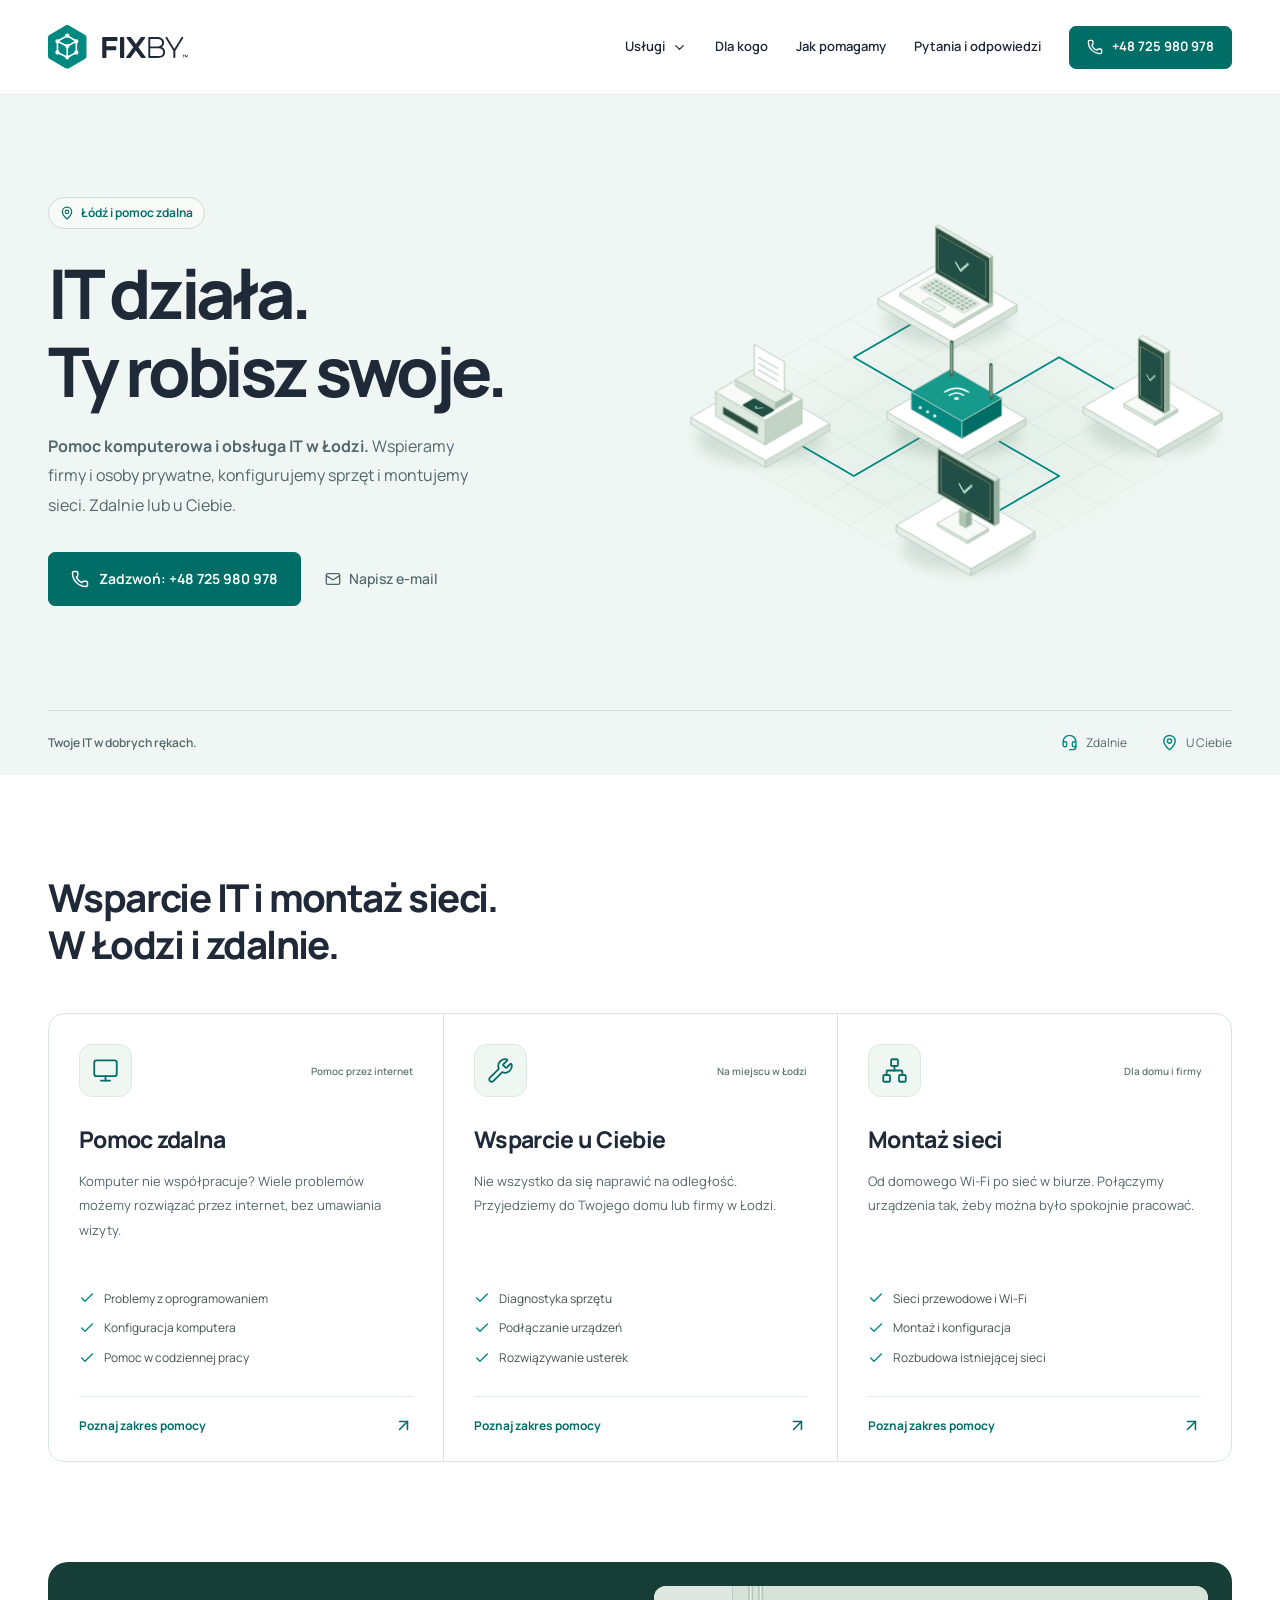
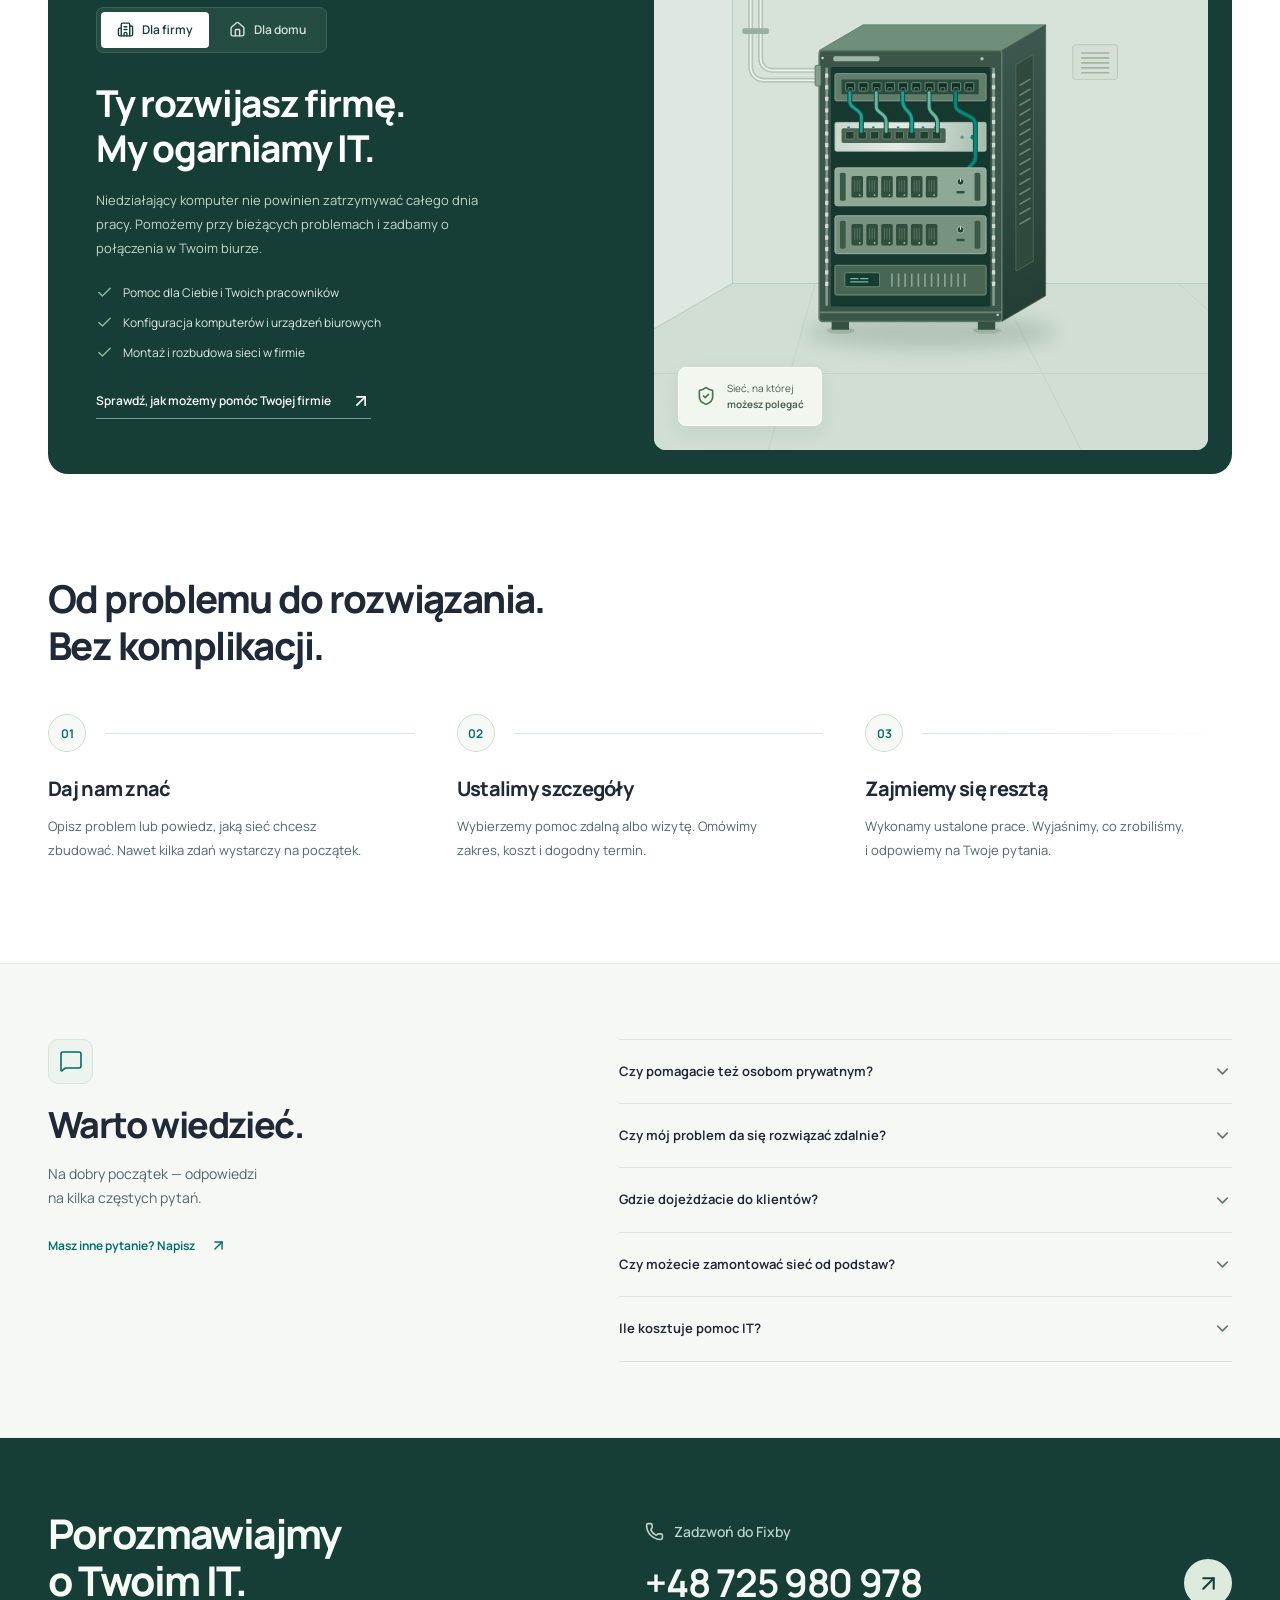
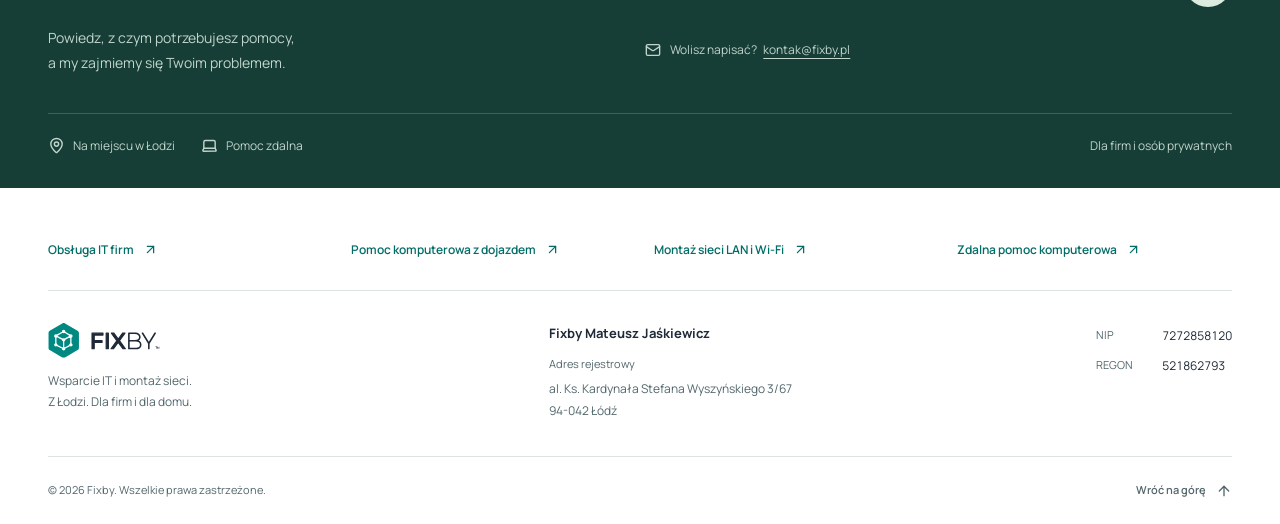
==== commit ca4d2a05: "Deploy contact copy and mobile layout update" ====
--- a/index.html
+++ b/index.html
@@ -1 +1,6 @@
-<!DOCTYPE html><html lang="pl" data-scroll-behavior="smooth" class="manrope_7ca0e9a7-module__9W0Djq__variable manropeextended_c3e5977b-module__oD5EBG__variable"><head><meta charSet="utf-8"/><meta name="viewport" content="width=device-width, initial-scale=1"/><link rel="preload" href="/_next/static/media/manrope_latin_ext_wght_normal.p.0-hru0xfwhnbp.woff2" as="font" crossorigin="" type="font/woff2"/><link rel="preload" href="/_next/static/media/manrope_latin_wght_normal.p.1p_a2k8qd5zhp.woff2" as="font" crossorigin="" type="font/woff2"/><link rel="preload" as="image" href="/fixby-logo.svg"/><link rel="stylesheet" href="/_next/static/chunks/31b4hx_1hznzd.css" data-precedence="next"/><link rel="stylesheet" href="/_next/static/chunks/1y8n14hf07o-j.css" data-precedence="next"/><link rel="stylesheet" href="/_next/static/chunks/3gfh1dw8hywcf.css" data-precedence="next"/><link rel="preload" as="script" fetchPriority="low" href="/_next/static/chunks/3ezhpn0kv-g9m.js"/><script src="/_next/static/chunks/2k1spgvgtkdb8.js" async=""></script><script src="/_next/static/chunks/33wmmxu2kkyqh.js" async=""></script><script src="/_next/static/chunks/turbopack-21a5dmc7c04ov.js" async=""></script><script src="/_next/static/chunks/44oxwbh__ebkl.js" async=""></script><script src="/_next/static/chunks/2acu4bhutaws7.js" async=""></script><link rel="preload" href="https://www.googletagmanager.com/gtag/js?id=G-2L33NRLBCC" as="script"/><title>Pomoc komputerowa i obsługa IT w Łodzi | Fixby</title><meta name="description" content="Pomoc komputerowa i obsługa IT w Łodzi. Montaż sieci LAN i Wi-Fi. Zdalnie od 150 PLN, z dojazdem od 200 PLN dla osób prywatnych i 300 PLN dla firm."/><meta name="application-name" content="Fixby"/><link rel="canonical" href="https://fixby.pl/"/><meta property="og:title" content="Pomoc komputerowa i obsługa IT w Łodzi | Fixby"/><meta property="og:description" content="Pomoc komputerowa i obsługa IT w Łodzi. Montaż sieci LAN i Wi-Fi. Zdalnie od 150 PLN, z dojazdem od 200 PLN dla osób prywatnych i 300 PLN dla firm."/><meta property="og:url" content="https://fixby.pl/"/><meta property="og:site_name" content="Fixby"/><meta property="og:locale" content="pl_PL"/><meta property="og:image" content="https://fixby.pl/opengraph-image.png"/><meta property="og:image:width" content="1200"/><meta property="og:image:height" content="630"/><meta property="og:image:alt" content="Fixby — pomoc komputerowa i obsługa IT w Łodzi"/><meta property="og:type" content="website"/><meta name="twitter:card" content="summary_large_image"/><meta name="twitter:title" content="Pomoc komputerowa i obsługa IT w Łodzi | Fixby"/><meta name="twitter:description" content="Pomoc komputerowa i obsługa IT w Łodzi. Montaż sieci LAN i Wi-Fi. Zdalnie od 150 PLN, z dojazdem od 200 PLN dla osób prywatnych i 300 PLN dla firm."/><meta name="twitter:image" content="https://fixby.pl/opengraph-image.png"/><link rel="icon" href="/icon.svg?icon.09yfgx8n2znwu.svg" sizes="any" type="image/svg+xml"/><script src="/_next/static/chunks/0cz1d0mv5g_q7.js" noModule=""></script></head><body><div hidden=""><!--$--><!--/$--></div><script type="application/ld+json">{"@context":"https://schema.org","@graph":[{"@type":"LocalBusiness","@id":"https://fixby.pl/#firma","name":"Fixby","legalName":"Fixby Mateusz Jaśkiewicz","url":"https://fixby.pl/","logo":"https://fixby.pl/fixby-logo.svg","image":"https://fixby.pl/opengraph-image.png","description":"Pomoc komputerowa, obsługa IT firm oraz montaż sieci LAN i Wi-Fi. Obsługa u klienta w Łodzi i pomoc zdalna.","telephone":"+48 725 980 978","email":"kontak@fixby.pl","taxID":"7272858120","identifier":{"@type":"PropertyValue","propertyID":"REGON","value":"521862793"},"address":{"@type":"PostalAddress","streetAddress":"al. Ks. Kardynała Stefana Wyszyńskiego 3/67","postalCode":"94-042","addressLocality":"Łódź","addressCountry":"PL"},"areaServed":{"@type":"City","name":"Łódź"}},{"@type":"WebSite","@id":"https://fixby.pl/#strona","url":"https://fixby.pl/","name":"Fixby","inLanguage":"pl-PL","publisher":{"@id":"https://fixby.pl/#firma"}}]}</script><div class="page-shell"><a class="skip-link" href="#main">Przejdź do treści</a><div class="site-header-module__O2uXQG__headerSpace"><header class="site-header-module__O2uXQG__header site-header" style="view-transition-name:fixby-header"><div class="site-header-module__O2uXQG__bar"><div class="container site-header-module__O2uXQG__inner"><a class="site-header-module__O2uXQG__logo" aria-label="Fixby — strona główna" href="/"><img src="/fixby-logo.svg" alt="Fixby" width="140" height="44"/></a><nav class="site-header-module__O2uXQG__desktop" aria-label="Nawigacja główna"><div class="site-header-module__O2uXQG__dropdown"><button type="button" class="site-header-module__O2uXQG__servicesTrigger" aria-expanded="false" aria-controls="desktop-services">Usługi <svg xmlns="http://www.w3.org/2000/svg" width="15" height="15" viewBox="0 0 24 24" fill="none" stroke="currentColor" stroke-width="2" stroke-linecap="round" stroke-linejoin="round" class="lucide lucide-chevron-down" aria-hidden="true"><path d="m6 9 6 6 6-6"></path></svg></button><div id="desktop-services" class="site-header-module__O2uXQG__popup" data-open="false" inert="" aria-hidden="true"><ul><li><a class="site-header-module__O2uXQG__serviceLink" href="/obsluga-it-firm-lodz/"><span class="site-header-module__O2uXQG__serviceIcon"><svg xmlns="http://www.w3.org/2000/svg" width="20" height="20" viewBox="0 0 24 24" fill="none" stroke="currentColor" stroke-width="1.7" stroke-linecap="round" stroke-linejoin="round" class="lucide lucide-building2 lucide-building-2" aria-hidden="true"><path d="M10 12h4"></path><path d="M10 8h4"></path><path d="M14 21v-3a2 2 0 0 0-4 0v3"></path><path d="M6 10H4a2 2 0 0 0-2 2v7a2 2 0 0 0 2 2h16a2 2 0 0 0 2-2V9a2 2 0 0 0-2-2h-2"></path><path d="M6 21V5a2 2 0 0 1 2-2h8a2 2 0 0 1 2 2v16"></path></svg></span><span class="site-header-module__O2uXQG__serviceText"><span>Obsługa IT firm</span><small>Wsparcie pracowników i stanowisk</small></span><svg xmlns="http://www.w3.org/2000/svg" width="16" height="16" viewBox="0 0 24 24" fill="none" stroke="currentColor" stroke-width="2" stroke-linecap="round" stroke-linejoin="round" class="lucide lucide-arrow-up-right site-header-module__O2uXQG__linkArrow" aria-hidden="true"><path d="M7 7h10v10"></path><path d="M7 17 17 7"></path></svg></a></li><li><a class="site-header-module__O2uXQG__serviceLink" href="/pomoc-komputerowa-lodz/"><span class="site-header-module__O2uXQG__serviceIcon"><svg xmlns="http://www.w3.org/2000/svg" width="20" height="20" viewBox="0 0 24 24" fill="none" stroke="currentColor" stroke-width="1.7" stroke-linecap="round" stroke-linejoin="round" class="lucide lucide-wrench" aria-hidden="true"><path d="M14.7 6.3a1 1 0 0 0 0 1.4l1.6 1.6a1 1 0 0 0 1.4 0l3.106-3.105c.32-.322.863-.22.983.218a6 6 0 0 1-8.259 7.057l-7.91 7.91a1 1 0 0 1-2.999-3l7.91-7.91a6 6 0 0 1 7.057-8.259c.438.12.54.662.219.984z"></path></svg></span><span class="site-header-module__O2uXQG__serviceText"><span>Pomoc komputerowa z dojazdem</span><small>U Ciebie w domu lub w biurze</small></span><svg xmlns="http://www.w3.org/2000/svg" width="16" height="16" viewBox="0 0 24 24" fill="none" stroke="currentColor" stroke-width="2" stroke-linecap="round" stroke-linejoin="round" class="lucide lucide-arrow-up-right site-header-module__O2uXQG__linkArrow" aria-hidden="true"><path d="M7 7h10v10"></path><path d="M7 17 17 7"></path></svg></a></li><li><a class="site-header-module__O2uXQG__serviceLink" href="/montaz-sieci-lan-wifi-lodz/"><span class="site-header-module__O2uXQG__serviceIcon"><svg xmlns="http://www.w3.org/2000/svg" width="20" height="20" viewBox="0 0 24 24" fill="none" stroke="currentColor" stroke-width="1.7" stroke-linecap="round" stroke-linejoin="round" class="lucide lucide-network" aria-hidden="true"><rect x="16" y="16" width="6" height="6" rx="1"></rect><rect x="2" y="16" width="6" height="6" rx="1"></rect><rect x="9" y="2" width="6" height="6" rx="1"></rect><path d="M5 16v-3a1 1 0 0 1 1-1h12a1 1 0 0 1 1 1v3"></path><path d="M12 12V8"></path></svg></span><span class="site-header-module__O2uXQG__serviceText"><span>Montaż sieci LAN i Wi-Fi</span><small>Połączenia przewodowe i bezprzewodowe</small></span><svg xmlns="http://www.w3.org/2000/svg" width="16" height="16" viewBox="0 0 24 24" fill="none" stroke="currentColor" stroke-width="2" stroke-linecap="round" stroke-linejoin="round" class="lucide lucide-arrow-up-right site-header-module__O2uXQG__linkArrow" aria-hidden="true"><path d="M7 7h10v10"></path><path d="M7 17 17 7"></path></svg></a></li><li><a class="site-header-module__O2uXQG__serviceLink" href="/zdalna-pomoc-komputerowa/"><span class="site-header-module__O2uXQG__serviceIcon"><svg xmlns="http://www.w3.org/2000/svg" width="20" height="20" viewBox="0 0 24 24" fill="none" stroke="currentColor" stroke-width="1.7" stroke-linecap="round" stroke-linejoin="round" class="lucide lucide-headset" aria-hidden="true"><path d="M3 11h3a2 2 0 0 1 2 2v3a2 2 0 0 1-2 2H5a2 2 0 0 1-2-2v-5Zm0 0a9 9 0 1 1 18 0m0 0v5a2 2 0 0 1-2 2h-1a2 2 0 0 1-2-2v-3a2 2 0 0 1 2-2h3Z"></path><path d="M21 16v2a4 4 0 0 1-4 4h-5"></path></svg></span><span class="site-header-module__O2uXQG__serviceText"><span>Zdalna pomoc komputerowa</span><small>Rozwiązujemy problemy przez internet</small></span><svg xmlns="http://www.w3.org/2000/svg" width="16" height="16" viewBox="0 0 24 24" fill="none" stroke="currentColor" stroke-width="2" stroke-linecap="round" stroke-linejoin="round" class="lucide lucide-arrow-up-right site-header-module__O2uXQG__linkArrow" aria-hidden="true"><path d="M7 7h10v10"></path><path d="M7 17 17 7"></path></svg></a></li></ul><a class="site-header-module__O2uXQG__overview" href="/#uslugi">Zobacz wszystkie usługi <svg xmlns="http://www.w3.org/2000/svg" width="16" height="16" viewBox="0 0 24 24" fill="none" stroke="currentColor" stroke-width="2" stroke-linecap="round" stroke-linejoin="round" class="lucide lucide-arrow-up-right" aria-hidden="true"><path d="M7 7h10v10"></path><path d="M7 17 17 7"></path></svg></a></div></div><a href="/#dla-kogo">Dla kogo</a><a href="/#jak-pomagamy">Jak pomagamy</a><a href="/#pytania">Pytania i odpowiedzi</a></nav><a class="button button-small site-header-module__O2uXQG__call" href="tel:+48725980978" aria-label="Zadzwoń do Fixby: +48 725 980 978"><svg xmlns="http://www.w3.org/2000/svg" width="16" height="16" viewBox="0 0 24 24" fill="none" stroke="currentColor" stroke-width="2" stroke-linecap="round" stroke-linejoin="round" class="lucide lucide-phone" aria-hidden="true"><path d="M13.832 16.568a1 1 0 0 0 1.213-.303l.355-.465A2 2 0 0 1 17 15h3a2 2 0 0 1 2 2v3a2 2 0 0 1-2 2A18 18 0 0 1 2 4a2 2 0 0 1 2-2h3a2 2 0 0 1 2 2v3a2 2 0 0 1-.8 1.6l-.468.351a1 1 0 0 0-.292 1.233 14 14 0 0 0 6.392 6.384"></path></svg><span class="site-header-module__O2uXQG__phoneNumber">+48 725 980 978</span><span class="site-header-module__O2uXQG__phoneLabel">Zadzwoń</span></a><button class="site-header-module__O2uXQG__menuToggle" type="button" aria-label="Otwórz menu" aria-expanded="false" aria-controls="mobile-nav"><svg xmlns="http://www.w3.org/2000/svg" width="23" height="23" viewBox="0 0 24 24" fill="none" stroke="currentColor" stroke-width="2" stroke-linecap="round" stroke-linejoin="round" class="lucide lucide-menu site-header-module__O2uXQG__menuIcon" aria-hidden="true"><path d="M4 5h16"></path><path d="M4 12h16"></path><path d="M4 19h16"></path></svg><svg xmlns="http://www.w3.org/2000/svg" width="23" height="23" viewBox="0 0 24 24" fill="none" stroke="currentColor" stroke-width="2" stroke-linecap="round" stroke-linejoin="round" class="lucide lucide-x site-header-module__O2uXQG__closeIcon" aria-hidden="true"><path d="M18 6 6 18"></path><path d="m6 6 12 12"></path></svg></button></div></div><nav id="mobile-nav" class="site-header-module__O2uXQG__mobile" data-open="false" inert="" aria-hidden="true" aria-label="Nawigacja mobilna"><div class="container"><button class="site-header-module__O2uXQG__mobileServicesTrigger" type="button" aria-expanded="true" aria-controls="mobile-services">Usługi <svg xmlns="http://www.w3.org/2000/svg" width="18" height="18" viewBox="0 0 24 24" fill="none" stroke="currentColor" stroke-width="2" stroke-linecap="round" stroke-linejoin="round" class="lucide lucide-chevron-down" aria-hidden="true"><path d="m6 9 6 6 6-6"></path></svg></button><div id="mobile-services" class="site-header-module__O2uXQG__mobileServices" data-open="true" aria-hidden="false"><div class="site-header-module__O2uXQG__mobileServicesContent"><ul><li><a class="site-header-module__O2uXQG__serviceLink" href="/obsluga-it-firm-lodz/"><span class="site-header-module__O2uXQG__serviceIcon"><svg xmlns="http://www.w3.org/2000/svg" width="20" height="20" viewBox="0 0 24 24" fill="none" stroke="currentColor" stroke-width="1.7" stroke-linecap="round" stroke-linejoin="round" class="lucide lucide-building2 lucide-building-2" aria-hidden="true"><path d="M10 12h4"></path><path d="M10 8h4"></path><path d="M14 21v-3a2 2 0 0 0-4 0v3"></path><path d="M6 10H4a2 2 0 0 0-2 2v7a2 2 0 0 0 2 2h16a2 2 0 0 0 2-2V9a2 2 0 0 0-2-2h-2"></path><path d="M6 21V5a2 2 0 0 1 2-2h8a2 2 0 0 1 2 2v16"></path></svg></span><span class="site-header-module__O2uXQG__serviceText"><span>Obsługa IT firm</span><small>Wsparcie pracowników i stanowisk</small></span><svg xmlns="http://www.w3.org/2000/svg" width="16" height="16" viewBox="0 0 24 24" fill="none" stroke="currentColor" stroke-width="2" stroke-linecap="round" stroke-linejoin="round" class="lucide lucide-arrow-up-right site-header-module__O2uXQG__linkArrow" aria-hidden="true"><path d="M7 7h10v10"></path><path d="M7 17 17 7"></path></svg></a></li><li><a class="site-header-module__O2uXQG__serviceLink" href="/pomoc-komputerowa-lodz/"><span class="site-header-module__O2uXQG__serviceIcon"><svg xmlns="http://www.w3.org/2000/svg" width="20" height="20" viewBox="0 0 24 24" fill="none" stroke="currentColor" stroke-width="1.7" stroke-linecap="round" stroke-linejoin="round" class="lucide lucide-wrench" aria-hidden="true"><path d="M14.7 6.3a1 1 0 0 0 0 1.4l1.6 1.6a1 1 0 0 0 1.4 0l3.106-3.105c.32-.322.863-.22.983.218a6 6 0 0 1-8.259 7.057l-7.91 7.91a1 1 0 0 1-2.999-3l7.91-7.91a6 6 0 0 1 7.057-8.259c.438.12.54.662.219.984z"></path></svg></span><span class="site-header-module__O2uXQG__serviceText"><span>Pomoc komputerowa z dojazdem</span><small>U Ciebie w domu lub w biurze</small></span><svg xmlns="http://www.w3.org/2000/svg" width="16" height="16" viewBox="0 0 24 24" fill="none" stroke="currentColor" stroke-width="2" stroke-linecap="round" stroke-linejoin="round" class="lucide lucide-arrow-up-right site-header-module__O2uXQG__linkArrow" aria-hidden="true"><path d="M7 7h10v10"></path><path d="M7 17 17 7"></path></svg></a></li><li><a class="site-header-module__O2uXQG__serviceLink" href="/montaz-sieci-lan-wifi-lodz/"><span class="site-header-module__O2uXQG__serviceIcon"><svg xmlns="http://www.w3.org/2000/svg" width="20" height="20" viewBox="0 0 24 24" fill="none" stroke="currentColor" stroke-width="1.7" stroke-linecap="round" stroke-linejoin="round" class="lucide lucide-network" aria-hidden="true"><rect x="16" y="16" width="6" height="6" rx="1"></rect><rect x="2" y="16" width="6" height="6" rx="1"></rect><rect x="9" y="2" width="6" height="6" rx="1"></rect><path d="M5 16v-3a1 1 0 0 1 1-1h12a1 1 0 0 1 1 1v3"></path><path d="M12 12V8"></path></svg></span><span class="site-header-module__O2uXQG__serviceText"><span>Montaż sieci LAN i Wi-Fi</span><small>Połączenia przewodowe i bezprzewodowe</small></span><svg xmlns="http://www.w3.org/2000/svg" width="16" height="16" viewBox="0 0 24 24" fill="none" stroke="currentColor" stroke-width="2" stroke-linecap="round" stroke-linejoin="round" class="lucide lucide-arrow-up-right site-header-module__O2uXQG__linkArrow" aria-hidden="true"><path d="M7 7h10v10"></path><path d="M7 17 17 7"></path></svg></a></li><li><a class="site-header-module__O2uXQG__serviceLink" href="/zdalna-pomoc-komputerowa/"><span class="site-header-module__O2uXQG__serviceIcon"><svg xmlns="http://www.w3.org/2000/svg" width="20" height="20" viewBox="0 0 24 24" fill="none" stroke="currentColor" stroke-width="1.7" stroke-linecap="round" stroke-linejoin="round" class="lucide lucide-headset" aria-hidden="true"><path d="M3 11h3a2 2 0 0 1 2 2v3a2 2 0 0 1-2 2H5a2 2 0 0 1-2-2v-5Zm0 0a9 9 0 1 1 18 0m0 0v5a2 2 0 0 1-2 2h-1a2 2 0 0 1-2-2v-3a2 2 0 0 1 2-2h3Z"></path><path d="M21 16v2a4 4 0 0 1-4 4h-5"></path></svg></span><span class="site-header-module__O2uXQG__serviceText"><span>Zdalna pomoc komputerowa</span><small>Rozwiązujemy problemy przez internet</small></span><svg xmlns="http://www.w3.org/2000/svg" width="16" height="16" viewBox="0 0 24 24" fill="none" stroke="currentColor" stroke-width="2" stroke-linecap="round" stroke-linejoin="round" class="lucide lucide-arrow-up-right site-header-module__O2uXQG__linkArrow" aria-hidden="true"><path d="M7 7h10v10"></path><path d="M7 17 17 7"></path></svg></a></li></ul><a class="site-header-module__O2uXQG__overview" href="/#uslugi">Zobacz wszystkie usługi <svg xmlns="http://www.w3.org/2000/svg" width="16" height="16" viewBox="0 0 24 24" fill="none" stroke="currentColor" stroke-width="2" stroke-linecap="round" stroke-linejoin="round" class="lucide lucide-arrow-up-right" aria-hidden="true"><path d="M7 7h10v10"></path><path d="M7 17 17 7"></path></svg></a></div></div><div class="site-header-module__O2uXQG__mobileSections"><a href="/#dla-kogo">Dla kogo<svg xmlns="http://www.w3.org/2000/svg" width="16" height="16" viewBox="0 0 24 24" fill="none" stroke="currentColor" stroke-width="2" stroke-linecap="round" stroke-linejoin="round" class="lucide lucide-arrow-up-right" aria-hidden="true"><path d="M7 7h10v10"></path><path d="M7 17 17 7"></path></svg></a><a href="/#jak-pomagamy">Jak pomagamy<svg xmlns="http://www.w3.org/2000/svg" width="16" height="16" viewBox="0 0 24 24" fill="none" stroke="currentColor" stroke-width="2" stroke-linecap="round" stroke-linejoin="round" class="lucide lucide-arrow-up-right" aria-hidden="true"><path d="M7 7h10v10"></path><path d="M7 17 17 7"></path></svg></a><a href="/#pytania">Pytania i odpowiedzi<svg xmlns="http://www.w3.org/2000/svg" width="16" height="16" viewBox="0 0 24 24" fill="none" stroke="currentColor" stroke-width="2" stroke-linecap="round" stroke-linejoin="round" class="lucide lucide-arrow-up-right" aria-hidden="true"><path d="M7 7h10v10"></path><path d="M7 17 17 7"></path></svg></a><a href="/#kontakt">Kontakt<svg xmlns="http://www.w3.org/2000/svg" width="16" height="16" viewBox="0 0 24 24" fill="none" stroke="currentColor" stroke-width="2" stroke-linecap="round" stroke-linejoin="round" class="lucide lucide-arrow-up-right" aria-hidden="true"><path d="M7 7h10v10"></path><path d="M7 17 17 7"></path></svg></a></div></div></nav></header></div><main id="main" vt-name="fixby-page" vt-update="none" vt-share="fixby-route"><section class="hero"><div class="container hero-grid"><div class="hero-copy"><div class="location-pill"><svg xmlns="http://www.w3.org/2000/svg" width="14" height="14" viewBox="0 0 24 24" fill="none" stroke="currentColor" stroke-width="2" stroke-linecap="round" stroke-linejoin="round" class="lucide lucide-map-pin" aria-hidden="true"><path d="M20 10c0 4.993-5.539 10.193-7.399 11.799a1 1 0 0 1-1.202 0C9.539 20.193 4 14.993 4 10a8 8 0 0 1 16 0"></path><circle cx="12" cy="10" r="3"></circle></svg><span>Łódź i pomoc zdalna</span></div><h1>IT działa.<br/>Ty robisz swoje.</h1><p class="hero-description"><strong>Pomoc komputerowa i obsługa IT w Łodzi.</strong> <!-- -->Wspieramy firmy i osoby prywatne, konfigurujemy sprzęt i montujemy sieci. Zdalnie lub u Ciebie.</p><div class="hero-actions"><a class="button hero-phone" href="tel:+48725980978"><svg xmlns="http://www.w3.org/2000/svg" width="18" height="18" viewBox="0 0 24 24" fill="none" stroke="currentColor" stroke-width="2" stroke-linecap="round" stroke-linejoin="round" class="lucide lucide-phone" aria-hidden="true"><path d="M13.832 16.568a1 1 0 0 0 1.213-.303l.355-.465A2 2 0 0 1 17 15h3a2 2 0 0 1 2 2v3a2 2 0 0 1-2 2A18 18 0 0 1 2 4a2 2 0 0 1 2-2h3a2 2 0 0 1 2 2v3a2 2 0 0 1-.8 1.6l-.468.351a1 1 0 0 0-.292 1.233 14 14 0 0 0 6.392 6.384"></path></svg> Zadzwoń: <!-- -->+48 725 980 978</a><a class="text-link hero-email" href="mailto:kontak@fixby.pl"><svg xmlns="http://www.w3.org/2000/svg" width="16" height="16" viewBox="0 0 24 24" fill="none" stroke="currentColor" stroke-width="2" stroke-linecap="round" stroke-linejoin="round" class="lucide lucide-mail" aria-hidden="true"><path d="m22 7-8.991 5.727a2 2 0 0 1-2.009 0L2 7"></path><rect x="2" y="4" width="20" height="16" rx="2"></rect></svg> Napisz e-mail</a></div></div><div class="hero-visual"><button class="network-illustration-module___7VqtG__scene" type="button" aria-label="Powtórz animację połączenia urządzeń" aria-disabled="false"><svg class="iso-art" viewBox="-214 -75 1148 770" role="img" aria-labelledby="fixby-network-title fixby-network-description" focusable="false"><title id="fixby-network-title">Jedna sieć. Wszystko połączone.</title><desc id="fixby-network-description">Ilustracja sieci: router kolejno łączy laptop, telefon, drukarkę i monitor. Sygnał biegnie przewodami, a połączone urządzenia wyświetlają znacznik potwierdzenia.</desc><defs><filter id="fixby-iso-shadow" x="-40%" y="-40%" width="180%" height="220%"><feGaussianBlur stdDeviation="9"></feGaussianBlur></filter><radialGradient id="fixby-floor-light"><stop stop-color="#DFECE3" stop-opacity=".7"></stop><stop offset=".6" stop-color="#DFECE3" stop-opacity=".4"></stop><stop offset="1" stop-color="#EFF6F3" stop-opacity="0"></stop></radialGradient><radialGradient id="fixby-grid-fade"><stop offset=".4" stop-color="white"></stop><stop offset=".75" stop-color="white" stop-opacity=".6"></stop><stop offset="1" stop-color="white" stop-opacity="0"></stop></radialGradient><mask id="fixby-grid-mask" maskUnits="userSpaceOnUse" x="-214" y="-10" width="1148" height="680"><rect x="-214" y="-10" width="1148" height="680" fill="url(#fixby-grid-fade)"></rect></mask></defs><ellipse cx="360" cy="362" rx="460" ry="240" fill="url(#fixby-floor-light)"></ellipse><g class="network-grid" opacity=".5" mask="url(#fixby-grid-mask)"><polyline points="360.0,10.0 -194.2,330.0" fill="none" stroke="#AFCBBB" stroke-width="1" stroke-linecap="round" stroke-linejoin="round"></polyline><polyline points="360.0,10.0 914.2,330.0" fill="none" stroke="#AFCBBB" stroke-width="1" stroke-linecap="round" stroke-linejoin="round"></polyline><polyline points="429.3,50.0 -125.0,370.0" fill="none" stroke="#AFCBBB" stroke-width="1" stroke-linecap="round" stroke-linejoin="round"></polyline><polyline points="290.7,50.0 845.0,370.0" fill="none" stroke="#AFCBBB" stroke-width="1" stroke-linecap="round" stroke-linejoin="round"></polyline><polyline points="498.6,90.0 -55.7,410.0" fill="none" stroke="#AFCBBB" stroke-width="1" stroke-linecap="round" stroke-linejoin="round"></polyline><polyline points="221.4,90.0 775.7,410.0" fill="none" stroke="#AFCBBB" stroke-width="1" stroke-linecap="round" stroke-linejoin="round"></polyline><polyline points="567.8,130.0 13.6,450.0" fill="none" stroke="#AFCBBB" stroke-width="1" stroke-linecap="round" stroke-linejoin="round"></polyline><polyline points="152.2,130.0 706.4,450.0" fill="none" stroke="#AFCBBB" stroke-width="1" stroke-linecap="round" stroke-linejoin="round"></polyline><polyline points="637.1,170.0 82.9,490.0" fill="none" stroke="#AFCBBB" stroke-width="1" stroke-linecap="round" stroke-linejoin="round"></polyline><polyline points="82.9,170.0 637.1,490.0" fill="none" stroke="#AFCBBB" stroke-width="1" stroke-linecap="round" stroke-linejoin="round"></polyline><polyline points="706.4,210.0 152.2,530.0" fill="none" stroke="#AFCBBB" stroke-width="1" stroke-linecap="round" stroke-linejoin="round"></polyline><polyline points="13.6,210.0 567.8,530.0" fill="none" stroke="#AFCBBB" stroke-width="1" stroke-linecap="round" stroke-linejoin="round"></polyline><polyline points="775.7,250.0 221.4,570.0" fill="none" stroke="#AFCBBB" stroke-width="1" stroke-linecap="round" stroke-linejoin="round"></polyline><polyline points="-55.7,250.0 498.6,570.0" fill="none" stroke="#AFCBBB" stroke-width="1" stroke-linecap="round" stroke-linejoin="round"></polyline><polyline points="845.0,290.0 290.7,610.0" fill="none" stroke="#AFCBBB" stroke-width="1" stroke-linecap="round" stroke-linejoin="round"></polyline><polyline points="-125.0,290.0 429.3,610.0" fill="none" stroke="#AFCBBB" stroke-width="1" stroke-linecap="round" stroke-linejoin="round"></polyline><polyline points="914.2,330.0 360.0,650.0" fill="none" stroke="#AFCBBB" stroke-width="1" stroke-linecap="round" stroke-linejoin="round"></polyline><polyline points="-194.2,330.0 360.0,650.0" fill="none" stroke="#AFCBBB" stroke-width="1" stroke-linecap="round" stroke-linejoin="round"></polyline></g><g class="network-equipment" transform="translate(360 330) scale(1.35) translate(-360 -330)"><g class="network-cables"><path d="M347.0 159.5L212.8 237.0L360.0 322.0"></path><path d="M641.5 314.5L507.2 237.0L360.0 322.0"></path><path d="M78.6 329.5L212.8 407.0L360.0 322.0"></path><path d="M373.0 484.5L507.2 407.0L360.0 322.0"></path></g><g class="network-links"><path d="M360.0 322.0L212.8 237.0L347.0 159.5" data-connection="1" pathLength="1"></path><path d="M360.0 322.0L507.2 237.0L641.5 314.5" data-connection="2" pathLength="1"></path><path d="M360.0 322.0L212.8 407.0L78.6 329.5" data-connection="3" pathLength="1"></path><path d="M360.0 322.0L507.2 407.0L373.0 484.5" data-connection="4" pathLength="1"></path></g><g class="network-pulses"><path d="M360.0 322.0L212.8 237.0L347.0 159.5" data-pulse="1" pathLength="1"></path><path d="M360.0 322.0L507.2 237.0L641.5 314.5" data-pulse="2" pathLength="1"></path><path d="M360.0 322.0L212.8 407.0L78.6 329.5" data-pulse="3" pathLength="1"></path><path d="M360.0 322.0L507.2 407.0L373.0 484.5" data-pulse="4" pathLength="1"></path></g><g class="iso-device" data-device="1"><ellipse cx="347.01" cy="184.5" rx="91" ry="35" fill="#648773" opacity=".20" filter="url(#fixby-iso-shadow)"></ellipse><polygon points="247.4,163.0 354.8,225.0 354.8,215.0 247.4,153.0" fill="#E4EDE6" stroke="#B3C7B9" stroke-width="1.2" stroke-linejoin="round"></polygon><polygon points="446.6,172.0 354.8,225.0 354.8,215.0 446.6,162.0" fill="#D4E1D7" stroke="#B3C7B9" stroke-width="1.2" stroke-linejoin="round"></polygon><polygon points="339.2,100.0 446.6,162.0 354.8,215.0 247.4,153.0" fill="#fff" stroke="#B3C7B9" stroke-width="1.2" stroke-linejoin="round"></polygon><g class="iso-device-body"><polygon points="278.6,150.0 356.5,195.0 356.5,190.0 278.6,145.0" fill="#DEE9E0" stroke="#B3C7B9" stroke-width="1.2" stroke-linejoin="round"></polygon><polygon points="412.0,163.0 356.5,195.0 356.5,190.0 412.0,158.0" fill="#C3D4C7" stroke="#B3C7B9" stroke-width="1.2" stroke-linejoin="round"></polygon><polygon points="334.0,113.0 412.0,158.0 356.5,190.0 278.6,145.0" fill="#F7FAF6" stroke="#B3C7B9" stroke-width="1.2" stroke-linejoin="round"></polygon><polygon points="329.7,115.5 407.6,160.5 407.6,94.5 329.7,49.5" fill="#294D3E" stroke="#B3C7B9" stroke-width="1.2" stroke-linejoin="round"></polygon><polygon points="412.0,158.0 407.6,160.5 407.6,94.5 412.0,92.0" fill="#94AC9A" stroke="#B3C7B9" stroke-width="1.2" stroke-linejoin="round"></polygon><polygon points="334.0,47.0 412.0,92.0 407.6,94.5 329.7,49.5" fill="#E4EFE6" stroke="#B3C7B9" stroke-width="1.2" stroke-linejoin="round"></polygon><polygon points="334.0,112.0 401.6,151.0 401.6,100.0 334.0,61.0" fill="#173D36" stroke="#789A83" stroke-width="1.2" stroke-linejoin="round"></polygon><g class="laptop-controls" transform="matrix(0.866 0.5 -0.866 0.5 334 113)"><rect x="8" y="12" width="74" height="28" rx="2" fill="#E3ECE4" stroke="#C1D2C4" stroke-width=".8"></rect><g fill="#A4BCAC"><g><rect x="11" y="15" width="5" height="4" rx=".7"></rect><rect x="18" y="15" width="5" height="4" rx=".7"></rect><rect x="25" y="15" width="5" height="4" rx=".7"></rect><rect x="32" y="15" width="5" height="4" rx=".7"></rect><rect x="39" y="15" width="5" height="4" rx=".7"></rect><rect x="46" y="15" width="5" height="4" rx=".7"></rect><rect x="53" y="15" width="5" height="4" rx=".7"></rect><rect x="60" y="15" width="5" height="4" rx=".7"></rect><rect x="67" y="15" width="5" height="4" rx=".7"></rect><rect x="74" y="15" width="5" height="4" rx=".7"></rect></g><g><rect x="11" y="21" width="5" height="4" rx=".7"></rect><rect x="18" y="21" width="5" height="4" rx=".7"></rect><rect x="25" y="21" width="5" height="4" rx=".7"></rect><rect x="32" y="21" width="5" height="4" rx=".7"></rect><rect x="39" y="21" width="5" height="4" rx=".7"></rect><rect x="46" y="21" width="5" height="4" rx=".7"></rect><rect x="53" y="21" width="5" height="4" rx=".7"></rect><rect x="60" y="21" width="5" height="4" rx=".7"></rect><rect x="67" y="21" width="5" height="4" rx=".7"></rect><rect x="74" y="21" width="5" height="4" rx=".7"></rect></g><g><rect x="11" y="27" width="5" height="4" rx=".7"></rect><rect x="18" y="27" width="5" height="4" rx=".7"></rect><rect x="25" y="27" width="5" height="4" rx=".7"></rect><rect x="32" y="27" width="5" height="4" rx=".7"></rect><rect x="39" y="27" width="5" height="4" rx=".7"></rect><rect x="46" y="27" width="5" height="4" rx=".7"></rect><rect x="53" y="27" width="5" height="4" rx=".7"></rect><rect x="60" y="27" width="5" height="4" rx=".7"></rect><rect x="67" y="27" width="5" height="4" rx=".7"></rect><rect x="74" y="27" width="5" height="4" rx=".7"></rect></g><rect x="11" y="33" width="5" height="4" rx=".7"></rect><rect x="18" y="33" width="5" height="4" rx=".7"></rect><rect x="65" y="33" width="5" height="4" rx=".7"></rect><rect x="72" y="33" width="5" height="4" rx=".7"></rect><rect x="27" y="33" width="34" height="4" rx=".7"></rect></g><rect x="31" y="46" width="28" height="13" rx="1.5" fill="#EDF3EC" stroke="#AEC5B4" stroke-width="1"></rect></g><g class="iso-status" transform="translate(367.8 106) matrix(0.866 0.5 0 1 0 0)"><g class="device-fault"><rect x="-38" y="-24.5" width="76" height="49" fill="#67413F"></rect><path d="M-10.200000000000001,-8.160000000000002 L10.200000000000001,8.160000000000002 M10.200000000000001,-8.160000000000002 L-10.200000000000001,8.160000000000002" fill="none" stroke="#F0AAA0" stroke-width="2.5500000000000003" stroke-linecap="round"></path></g><g class="device-ok"><rect x="-38" y="-24.5" width="76" height="49" fill="#214F45"></rect><path class="status-check" d="M-10.200000000000001,0 L-2.448,8.160000000000002 L10.200000000000001,-8.160000000000002" pathLength="1" fill="none" stroke="#C3E8D5" stroke-width="2.5500000000000003"></path></g></g></g></g><g class="iso-device" data-device="2"><ellipse cx="641.45" cy="339.5" rx="91" ry="35" fill="#648773" opacity=".20" filter="url(#fixby-iso-shadow)"></ellipse><polygon points="541.9,318.0 649.2,380.0 649.2,370.0 541.9,308.0" fill="#E4EDE6" stroke="#B3C7B9" stroke-width="1.2" stroke-linejoin="round"></polygon><polygon points="741.0,327.0 649.2,380.0 649.2,370.0 741.0,317.0" fill="#D4E1D7" stroke="#B3C7B9" stroke-width="1.2" stroke-linejoin="round"></polygon><polygon points="633.7,255.0 741.0,317.0 649.2,370.0 541.9,308.0" fill="#fff" stroke="#B3C7B9" stroke-width="1.2" stroke-linejoin="round"></polygon><g class="iso-device-body"><polygon points="599.9,308.5 644.9,334.5 644.9,329.5 599.9,303.5" fill="#DEE9E0" stroke="#B3C7B9" stroke-width="1.2" stroke-linejoin="round"></polygon><polygon points="677.0,316.0 644.9,334.5 644.9,329.5 677.0,311.0" fill="#C3D4C7" stroke="#B3C7B9" stroke-width="1.2" stroke-linejoin="round"></polygon><polygon points="631.9,285.0 677.0,311.0 644.9,329.5 599.9,303.5" fill="#F7FAF6" stroke="#B3C7B9" stroke-width="1.2" stroke-linejoin="round"></polygon><polygon points="620.7,295.5 658.8,317.5 658.8,231.5 620.7,209.5" fill="#294D3E" stroke="#B3C7B9" stroke-width="1.2" stroke-linejoin="round"></polygon><polygon points="665.7,313.5 658.8,317.5 658.8,231.5 665.7,227.5" fill="#94AC9A" stroke="#B3C7B9" stroke-width="1.2" stroke-linejoin="round"></polygon><polygon points="627.6,205.5 665.7,227.5 658.8,231.5 620.7,209.5" fill="#ECF3EB" stroke="#B3C7B9" stroke-width="1.2" stroke-linejoin="round"></polygon><polygon points="624.1,292.5 653.6,309.5 653.6,238.5 624.1,221.5" fill="#173D36" stroke="#8AAA93" stroke-width="1.2" stroke-linejoin="round"></polygon><polyline points="633.7,232.0 644.0,238.0" fill="none" stroke="#B0CABA" stroke-width="2" stroke-linecap="round" stroke-linejoin="round"></polyline><g class="iso-status" transform="translate(638.85 265.5) matrix(0.866 0.5 0 1 0 0)"><g class="device-fault"><rect x="-16" y="-34.5" width="32" height="69" fill="#67413F"></rect><path d="M-6.800000000000001,-5.440000000000001 L6.800000000000001,5.440000000000001 M6.800000000000001,-5.440000000000001 L-6.800000000000001,5.440000000000001" fill="none" stroke="#F0AAA0" stroke-width="1.7000000000000002" stroke-linecap="round"></path></g><g class="device-ok"><rect x="-16" y="-34.5" width="32" height="69" fill="#214F45"></rect><path class="status-check" d="M-6.800000000000001,0 L-1.6320000000000001,5.440000000000001 L6.800000000000001,-5.440000000000001" pathLength="1" fill="none" stroke="#C3E8D5" stroke-width="1.7000000000000002"></path></g></g></g></g><g class="iso-device" data-device="3"><ellipse cx="78.55000000000001" cy="354.5" rx="91" ry="35" fill="#648773" opacity=".20" filter="url(#fixby-iso-shadow)"></ellipse><polygon points="-21.0,333.0 86.3,395.0 86.3,385.0 -21.0,323.0" fill="#E4EDE6" stroke="#B3C7B9" stroke-width="1.2" stroke-linejoin="round"></polygon><polygon points="178.1,342.0 86.3,395.0 86.3,385.0 178.1,332.0" fill="#D4E1D7" stroke="#B3C7B9" stroke-width="1.2" stroke-linejoin="round"></polygon><polygon points="70.8,270.0 178.1,332.0 86.3,385.0 -21.0,323.0" fill="#fff" stroke="#B3C7B9" stroke-width="1.2" stroke-linejoin="round"></polygon><g class="iso-device-body"><polygon points="14.5,321.5 85.5,362.5 85.5,327.5 14.5,286.5" fill="#DEE9E0" stroke="#B3C7B9" stroke-width="1.2" stroke-linejoin="round"></polygon><polygon points="138.3,332.0 85.5,362.5 85.5,327.5 138.3,297.0" fill="#C3D4C7" stroke="#B3C7B9" stroke-width="1.2" stroke-linejoin="round"></polygon><polygon points="67.3,256.0 138.3,297.0 85.5,327.5 14.5,286.5" fill="#F7FAF6" stroke="#B3C7B9" stroke-width="1.2" stroke-linejoin="round"></polygon><polygon points="43.0,278.0 100.2,311.0 100.2,302.0 43.0,269.0" fill="#D1DFD3" stroke="#B3C7B9" stroke-width="1.2" stroke-linejoin="round"></polygon><polygon points="124.4,297.0 100.2,311.0 100.2,302.0 124.4,288.0" fill="#A5BAAB" stroke="#B3C7B9" stroke-width="1.2" stroke-linejoin="round"></polygon><polygon points="67.3,255.0 124.4,288.0 100.2,302.0 43.0,269.0" fill="#E8F0E7" stroke="#B3C7B9" stroke-width="1.2" stroke-linejoin="round"></polygon><polygon points="69.9,262.5 113.2,287.5 113.2,243.5 69.9,218.5" fill="#fff" stroke="#ADBFAD" stroke-width="1.2" stroke-linejoin="round"></polygon><polyline points="76.0,255.0 103.7,271.0" fill="none" stroke="#B6CBBC" stroke-width="1.5" stroke-linecap="round" stroke-linejoin="round"></polyline><polyline points="76.0,246.0 103.7,262.0" fill="none" stroke="#B6CBBC" stroke-width="1.5" stroke-linecap="round" stroke-linejoin="round"></polyline><polyline points="76.0,237.0 103.7,253.0" fill="none" stroke="#B6CBBC" stroke-width="1.5" stroke-linecap="round" stroke-linejoin="round"></polyline><polygon points="24.9,318.5 75.1,347.5 75.1,336.5 24.9,307.5" fill="#294D3E" stroke="#B3C7B9" stroke-width="1.2" stroke-linejoin="round"></polygon><g class="printer-display" transform="translate(76.0 309.0) matrix(0.866 0.5 -0.866 0.5 0 0)"><rect x="-17" y="-10" width="34" height="20" rx="2" fill="#173D36" stroke="#83A58D" stroke-width="1.2"></rect><g class="iso-status"><g class="device-fault"><rect x="-16" y="-9" width="32" height="18" fill="#67413F"></rect><path d="M-4,-3.2 L4,3.2 M4,-3.2 L-4,3.2" fill="none" stroke="#F0AAA0" stroke-width="1.5" stroke-linecap="round"></path></g><g class="device-ok"><rect x="-16" y="-9" width="32" height="18" fill="#214F45"></rect><path class="status-check" d="M-4,0 L-0.96,3.2 L4,-3.2" pathLength="1" fill="none" stroke="#C3E8D5" stroke-width="1.5"></path></g></g></g></g></g><g class="iso-hub" data-network-hub="true"><ellipse cx="360.0" cy="347.0" rx="91" ry="35" fill="#648773" opacity=".20" filter="url(#fixby-iso-shadow)"></ellipse><polygon points="260.4,325.5 367.8,387.5 367.8,377.5 260.4,315.5" fill="#E4EDE6" stroke="#B3C7B9" stroke-width="1.2" stroke-linejoin="round"></polygon><polygon points="459.6,334.5 367.8,387.5 367.8,377.5 459.6,324.5" fill="#D4E1D7" stroke="#B3C7B9" stroke-width="1.2" stroke-linejoin="round"></polygon><polygon points="352.2,262.5 459.6,324.5 367.8,377.5 260.4,315.5" fill="#fff" stroke="#B3C7B9" stroke-width="1.2" stroke-linejoin="round"></polygon><g class="hub-body"><polygon points="295.1,311.5 367.8,353.5 367.8,328.5 295.1,286.5" fill="#008981" stroke="#B3C7B9" stroke-width="1.2" stroke-linejoin="round"></polygon><polygon points="424.9,320.5 367.8,353.5 367.8,328.5 424.9,295.5" fill="#006D67" stroke="#B3C7B9" stroke-width="1.2" stroke-linejoin="round"></polygon><polygon points="352.2,253.5 424.9,295.5 367.8,328.5 295.1,286.5" fill="#169A8C" stroke="#B3C7B9" stroke-width="1.2" stroke-linejoin="round"></polygon><polyline points="353.1,263.0 353.1,215.0" fill="none" stroke="#476B57" stroke-width="5" stroke-linecap="round" stroke-linejoin="round"></polyline><polyline points="353.1,259.0 353.1,217.0" fill="none" stroke="#92AD9A" stroke-width="2" stroke-linecap="round" stroke-linejoin="round"></polyline><polyline points="409.4,295.5 409.4,247.5" fill="none" stroke="#476B57" stroke-width="5" stroke-linecap="round" stroke-linejoin="round"></polyline><polyline points="409.4,291.5 409.4,249.5" fill="none" stroke="#92AD9A" stroke-width="2" stroke-linecap="round" stroke-linejoin="round"></polyline><circle cx="308.04" cy="309.0" r="2.4" fill="#D9F4DE"></circle><circle cx="318.432" cy="315.0" r="2.4" fill="#D9F4DE"></circle><circle cx="328.824" cy="321.0" r="2.4" fill="#D9F4DE"></circle><g transform="translate(360.0 290.0) scale(1 .65)" fill="none" stroke="#F5FFF7" stroke-width="3" stroke-linecap="round"><path class="iso-wave" d="M-17-5Q0-22 17-5"></path><path class="iso-wave" d="M-10 2Q0-8 10 2"></path><circle cx="0" cy="9" r="2" fill="#F5FFF7"></circle></g></g></g><g class="iso-device" data-device="4"><ellipse cx="372.99" cy="509.5" rx="91" ry="35" fill="#648773" opacity=".20" filter="url(#fixby-iso-shadow)"></ellipse><polygon points="273.4,488.0 380.8,550.0 380.8,540.0 273.4,478.0" fill="#E4EDE6" stroke="#B3C7B9" stroke-width="1.2" stroke-linejoin="round"></polygon><polygon points="472.6,497.0 380.8,550.0 380.8,540.0 472.6,487.0" fill="#D4E1D7" stroke="#B3C7B9" stroke-width="1.2" stroke-linejoin="round"></polygon><polygon points="365.2,425.0 472.6,487.0 380.8,540.0 273.4,478.0" fill="#fff" stroke="#B3C7B9" stroke-width="1.2" stroke-linejoin="round"></polygon><g class="iso-device-body"><polygon points="332.3,479.0 375.6,504.0 375.6,500.0 332.3,475.0" fill="#DEE9E0" stroke="#B3C7B9" stroke-width="1.2" stroke-linejoin="round"></polygon><polygon points="405.9,486.5 375.6,504.0 375.6,500.0 405.9,482.5" fill="#C3D4C7" stroke="#B3C7B9" stroke-width="1.2" stroke-linejoin="round"></polygon><polygon points="362.6,457.5 405.9,482.5 375.6,500.0 332.3,475.0" fill="#F7FAF6" stroke="#B3C7B9" stroke-width="1.2" stroke-linejoin="round"></polygon><polygon points="364.3,476.5 373.0,481.5 373.0,460.5 364.3,455.5" fill="#B0C4B4" stroke="#B3C7B9" stroke-width="1.2" stroke-linejoin="round"></polygon><polygon points="381.6,476.5 373.0,481.5 373.0,460.5 381.6,455.5" fill="#95AF9E" stroke="#B3C7B9" stroke-width="1.2" stroke-linejoin="round"></polygon><polygon points="373.0,450.5 381.6,455.5 373.0,460.5 364.3,455.5" fill="#D1DFD3" stroke="#B3C7B9" stroke-width="1.2" stroke-linejoin="round"></polygon><polygon points="333.2,431.5 414.6,478.5 414.6,414.5 333.2,367.5" fill="#294D3E" stroke="#B3C7B9" stroke-width="1.2" stroke-linejoin="round"></polygon><polygon points="421.5,474.5 414.6,478.5 414.6,414.5 421.5,410.5" fill="#95AF9E" stroke="#B3C7B9" stroke-width="1.2" stroke-linejoin="round"></polygon><polygon points="340.1,363.5 421.5,410.5 414.6,414.5 333.2,367.5" fill="#E0EBE2" stroke="#B3C7B9" stroke-width="1.2" stroke-linejoin="round"></polygon><polygon points="338.4,429.5 407.6,469.5 407.6,418.5 338.4,378.5" fill="#173D36" stroke="#83A58D" stroke-width="1.2" stroke-linejoin="round"></polygon><g class="iso-status" transform="translate(373 424) matrix(0.866 0.5 0 1 0 0)"><g class="device-fault"><rect x="-39" y="-24.5" width="78" height="49" fill="#67413F"></rect><path d="M-10.200000000000001,-8.160000000000002 L10.200000000000001,8.160000000000002 M10.200000000000001,-8.160000000000002 L-10.200000000000001,8.160000000000002" fill="none" stroke="#F0AAA0" stroke-width="2.5500000000000003" stroke-linecap="round"></path></g><g class="device-ok"><rect x="-39" y="-24.5" width="78" height="49" fill="#214F45"></rect><path class="status-check" d="M-10.200000000000001,0 L-2.448,8.160000000000002 L10.200000000000001,-8.160000000000002" pathLength="1" fill="none" stroke="#C3E8D5" stroke-width="2.5500000000000003"></path></g></g></g></g></g></svg></button></div></div><div class="container hero-bottom"><span>Twoje IT w dobrych rękach.</span><div><span><svg xmlns="http://www.w3.org/2000/svg" width="17" height="17" viewBox="0 0 24 24" fill="none" stroke="currentColor" stroke-width="2" stroke-linecap="round" stroke-linejoin="round" class="lucide lucide-headset" aria-hidden="true"><path d="M3 11h3a2 2 0 0 1 2 2v3a2 2 0 0 1-2 2H5a2 2 0 0 1-2-2v-5Zm0 0a9 9 0 1 1 18 0m0 0v5a2 2 0 0 1-2 2h-1a2 2 0 0 1-2-2v-3a2 2 0 0 1 2-2h3Z"></path><path d="M21 16v2a4 4 0 0 1-4 4h-5"></path></svg> Zdalnie</span><span><svg xmlns="http://www.w3.org/2000/svg" width="17" height="17" viewBox="0 0 24 24" fill="none" stroke="currentColor" stroke-width="2" stroke-linecap="round" stroke-linejoin="round" class="lucide lucide-map-pin" aria-hidden="true"><path d="M20 10c0 4.993-5.539 10.193-7.399 11.799a1 1 0 0 1-1.202 0C9.539 20.193 4 14.993 4 10a8 8 0 0 1 16 0"></path><circle cx="12" cy="10" r="3"></circle></svg> U Ciebie</span></div></div></section><section id="uslugi" class="section services-section"><div class="container"><div class="section-heading"><h2>Wsparcie IT i montaż sieci.<br/>W Łodzi i zdalnie.</h2></div><div class="service-grid"><article class="service"><div class="service-top"><div class="service-icon"><svg xmlns="http://www.w3.org/2000/svg" width="27" height="27" viewBox="0 0 24 24" fill="none" stroke="currentColor" stroke-width="1.6" stroke-linecap="round" stroke-linejoin="round" class="lucide lucide-monitor" aria-hidden="true"><rect width="20" height="14" x="2" y="3" rx="2"></rect><line x1="8" x2="16" y1="21" y2="21"></line><line x1="12" x2="12" y1="17" y2="21"></line></svg></div><span>Pomoc przez internet</span></div><h3>Pomoc zdalna</h3><p>Komputer nie współpracuje? Wiele problemów możemy rozwiązać przez internet, bez umawiania wizyty.</p><ul><li><svg xmlns="http://www.w3.org/2000/svg" width="16" height="16" viewBox="0 0 24 24" fill="none" stroke="currentColor" stroke-width="2" stroke-linecap="round" stroke-linejoin="round" class="lucide lucide-check" aria-hidden="true"><path d="M20 6 9 17l-5-5"></path></svg>Problemy z oprogramowaniem</li><li><svg xmlns="http://www.w3.org/2000/svg" width="16" height="16" viewBox="0 0 24 24" fill="none" stroke="currentColor" stroke-width="2" stroke-linecap="round" stroke-linejoin="round" class="lucide lucide-check" aria-hidden="true"><path d="M20 6 9 17l-5-5"></path></svg>Konfiguracja komputera</li><li><svg xmlns="http://www.w3.org/2000/svg" width="16" height="16" viewBox="0 0 24 24" fill="none" stroke="currentColor" stroke-width="2" stroke-linecap="round" stroke-linejoin="round" class="lucide lucide-check" aria-hidden="true"><path d="M20 6 9 17l-5-5"></path></svg>Pomoc w codziennej pracy</li></ul><a class="service-link" href="/zdalna-pomoc-komputerowa/">Poznaj zakres pomocy <svg xmlns="http://www.w3.org/2000/svg" width="19" height="19" viewBox="0 0 24 24" fill="none" stroke="currentColor" stroke-width="2" stroke-linecap="round" stroke-linejoin="round" class="lucide lucide-arrow-up-right" aria-hidden="true"><path d="M7 7h10v10"></path><path d="M7 17 17 7"></path></svg></a></article><article class="service"><div class="service-top"><div class="service-icon"><svg xmlns="http://www.w3.org/2000/svg" width="27" height="27" viewBox="0 0 24 24" fill="none" stroke="currentColor" stroke-width="1.6" stroke-linecap="round" stroke-linejoin="round" class="lucide lucide-wrench" aria-hidden="true"><path d="M14.7 6.3a1 1 0 0 0 0 1.4l1.6 1.6a1 1 0 0 0 1.4 0l3.106-3.105c.32-.322.863-.22.983.218a6 6 0 0 1-8.259 7.057l-7.91 7.91a1 1 0 0 1-2.999-3l7.91-7.91a6 6 0 0 1 7.057-8.259c.438.12.54.662.219.984z"></path></svg></div><span>Na miejscu w Łodzi</span></div><h3>Wsparcie u Ciebie</h3><p>Nie wszystko da się naprawić na odległość. Przyjedziemy do Twojego domu lub firmy w Łodzi.</p><ul><li><svg xmlns="http://www.w3.org/2000/svg" width="16" height="16" viewBox="0 0 24 24" fill="none" stroke="currentColor" stroke-width="2" stroke-linecap="round" stroke-linejoin="round" class="lucide lucide-check" aria-hidden="true"><path d="M20 6 9 17l-5-5"></path></svg>Diagnostyka sprzętu</li><li><svg xmlns="http://www.w3.org/2000/svg" width="16" height="16" viewBox="0 0 24 24" fill="none" stroke="currentColor" stroke-width="2" stroke-linecap="round" stroke-linejoin="round" class="lucide lucide-check" aria-hidden="true"><path d="M20 6 9 17l-5-5"></path></svg>Podłączanie urządzeń</li><li><svg xmlns="http://www.w3.org/2000/svg" width="16" height="16" viewBox="0 0 24 24" fill="none" stroke="currentColor" stroke-width="2" stroke-linecap="round" stroke-linejoin="round" class="lucide lucide-check" aria-hidden="true"><path d="M20 6 9 17l-5-5"></path></svg>Rozwiązywanie usterek</li></ul><a class="service-link" href="/pomoc-komputerowa-lodz/">Poznaj zakres pomocy <svg xmlns="http://www.w3.org/2000/svg" width="19" height="19" viewBox="0 0 24 24" fill="none" stroke="currentColor" stroke-width="2" stroke-linecap="round" stroke-linejoin="round" class="lucide lucide-arrow-up-right" aria-hidden="true"><path d="M7 7h10v10"></path><path d="M7 17 17 7"></path></svg></a></article><article class="service"><div class="service-top"><div class="service-icon"><svg xmlns="http://www.w3.org/2000/svg" width="27" height="27" viewBox="0 0 24 24" fill="none" stroke="currentColor" stroke-width="1.6" stroke-linecap="round" stroke-linejoin="round" class="lucide lucide-network" aria-hidden="true"><rect x="16" y="16" width="6" height="6" rx="1"></rect><rect x="2" y="16" width="6" height="6" rx="1"></rect><rect x="9" y="2" width="6" height="6" rx="1"></rect><path d="M5 16v-3a1 1 0 0 1 1-1h12a1 1 0 0 1 1 1v3"></path><path d="M12 12V8"></path></svg></div><span>Dla domu i firmy</span></div><h3>Montaż sieci</h3><p>Od domowego Wi-Fi po sieć w biurze. Połączymy urządzenia tak, żeby można było spokojnie pracować.</p><ul><li><svg xmlns="http://www.w3.org/2000/svg" width="16" height="16" viewBox="0 0 24 24" fill="none" stroke="currentColor" stroke-width="2" stroke-linecap="round" stroke-linejoin="round" class="lucide lucide-check" aria-hidden="true"><path d="M20 6 9 17l-5-5"></path></svg>Sieci przewodowe i Wi-Fi</li><li><svg xmlns="http://www.w3.org/2000/svg" width="16" height="16" viewBox="0 0 24 24" fill="none" stroke="currentColor" stroke-width="2" stroke-linecap="round" stroke-linejoin="round" class="lucide lucide-check" aria-hidden="true"><path d="M20 6 9 17l-5-5"></path></svg>Montaż i konfiguracja</li><li><svg xmlns="http://www.w3.org/2000/svg" width="16" height="16" viewBox="0 0 24 24" fill="none" stroke="currentColor" stroke-width="2" stroke-linecap="round" stroke-linejoin="round" class="lucide lucide-check" aria-hidden="true"><path d="M20 6 9 17l-5-5"></path></svg>Rozbudowa istniejącej sieci</li></ul><a class="service-link" href="/montaz-sieci-lan-wifi-lodz/">Poznaj zakres pomocy <svg xmlns="http://www.w3.org/2000/svg" width="19" height="19" viewBox="0 0 24 24" fill="none" stroke="currentColor" stroke-width="2" stroke-linecap="round" stroke-linejoin="round" class="lucide lucide-arrow-up-right" aria-hidden="true"><path d="M7 7h10v10"></path><path d="M7 17 17 7"></path></svg></a></article></div></div></section><section id="dla-kogo" class="audience-section container"><div class="audience-panel"><div class="audience-copy"><div class="audience-switch" role="group" aria-label="Wybierz ofertę"><button aria-pressed="true"><svg xmlns="http://www.w3.org/2000/svg" width="17" height="17" viewBox="0 0 24 24" fill="none" stroke="currentColor" stroke-width="2" stroke-linecap="round" stroke-linejoin="round" class="lucide lucide-building2 lucide-building-2" aria-hidden="true"><path d="M10 12h4"></path><path d="M10 8h4"></path><path d="M14 21v-3a2 2 0 0 0-4 0v3"></path><path d="M6 10H4a2 2 0 0 0-2 2v7a2 2 0 0 0 2 2h16a2 2 0 0 0 2-2V9a2 2 0 0 0-2-2h-2"></path><path d="M6 21V5a2 2 0 0 1 2-2h8a2 2 0 0 1 2 2v16"></path></svg>Dla firmy</button><button aria-pressed="false"><svg xmlns="http://www.w3.org/2000/svg" width="17" height="17" viewBox="0 0 24 24" fill="none" stroke="currentColor" stroke-width="2" stroke-linecap="round" stroke-linejoin="round" class="lucide lucide-house" aria-hidden="true"><path d="M15 21v-8a1 1 0 0 0-1-1h-4a1 1 0 0 0-1 1v8"></path><path d="M3 10a2 2 0 0 1 .709-1.528l7-6a2 2 0 0 1 2.582 0l7 6A2 2 0 0 1 21 10v9a2 2 0 0 1-2 2H5a2 2 0 0 1-2-2z"></path></svg>Dla domu</button></div><div class="audience-content" aria-live="polite"><h2>Ty rozwijasz firmę.<br/>My ogarniamy IT.</h2><p>Niedziałający komputer nie powinien zatrzymywać całego dnia pracy. Pomożemy przy bieżących problemach i zadbamy o połączenia w Twoim biurze.</p><ul><li><svg xmlns="http://www.w3.org/2000/svg" width="17" height="17" viewBox="0 0 24 24" fill="none" stroke="currentColor" stroke-width="2" stroke-linecap="round" stroke-linejoin="round" class="lucide lucide-check" aria-hidden="true"><path d="M20 6 9 17l-5-5"></path></svg>Pomoc dla Ciebie i Twoich pracowników</li><li><svg xmlns="http://www.w3.org/2000/svg" width="17" height="17" viewBox="0 0 24 24" fill="none" stroke="currentColor" stroke-width="2" stroke-linecap="round" stroke-linejoin="round" class="lucide lucide-check" aria-hidden="true"><path d="M20 6 9 17l-5-5"></path></svg>Konfiguracja komputerów i urządzeń biurowych</li><li><svg xmlns="http://www.w3.org/2000/svg" width="17" height="17" viewBox="0 0 24 24" fill="none" stroke="currentColor" stroke-width="2" stroke-linecap="round" stroke-linejoin="round" class="lucide lucide-check" aria-hidden="true"><path d="M20 6 9 17l-5-5"></path></svg>Montaż i rozbudowa sieci w firmie</li></ul></div><a class="light-link" href="/obsluga-it-firm-lodz/">Sprawdź, jak możemy pomóc Twojej firmie<svg xmlns="http://www.w3.org/2000/svg" width="20" height="20" viewBox="0 0 24 24" fill="none" stroke="currentColor" stroke-width="2" stroke-linecap="round" stroke-linejoin="round" class="lucide lucide-arrow-up-right" aria-hidden="true"><path d="M7 7h10v10"></path><path d="M7 17 17 7"></path></svg></a></div><div class="workplace-visual industrial-visual" aria-hidden="true"><div class="industrial-equipment"><svg class="industrial-art" viewBox="140 40 320 420" preserveAspectRatio="xMidYMid meet" fill="none" aria-hidden="true" focusable="false"><defs><clipPath id="industrial-floor-clip" clipPathUnits="userSpaceOnUse"><path d="M60 371H1500V1500H-1000V983Z"></path></clipPath><linearGradient id="rack-side" x1="386" y1="86" x2="439" y2="380" gradientUnits="userSpaceOnUse"><stop stop-color="#3C574E"></stop><stop offset="1" stop-color="#253F36"></stop></linearGradient><linearGradient id="rack-metal" x1="170" y1="140" x2="366" y2="178" gradientUnits="userSpaceOnUse"><stop stop-color="#C2D1C7"></stop><stop offset=".5" stop-color="#E5ECE5"></stop><stop offset="1" stop-color="#A6BEB0"></stop></linearGradient><filter id="rack-shadow" x="-40%" y="-100%" width="180%" height="300%"><feGaussianBlur stdDeviation="11"></feGaussianBlur></filter></defs><g class="industrial-room"><path d="M60 371H1500V1500H-1000V983Z" fill="#D0DED3"></path><path d="M60-1000H1500V371H60Z" fill="#D7E2D9"></path><path d="M-1000-1000H60V371L-1000 983Z" fill="#DFE8E0"></path><path d="M60 -1000V371L-1000 983M60 371H1500" stroke="#BDCCC1" stroke-width="1.3"></path><path d="M-1000 480H1500M-1000 620H1500M-1000 820H1500M0 371-800 1300M160 371-100 1300M380 371 850 1300M600 371 1600 1300" stroke="#C3D0C6" clip-path="url(#industrial-floor-clip)"></path><path class="industrial-conduit" d="M82 -1000V109a16 16 0 0 0 16 16h67M94 -1000V99a14 14 0 0 0 14 14h57" stroke="#B5C5BA" stroke-width="6"></path><path d="M82 -1000V109a16 16 0 0 0 16 16h67M94 -1000V99a14 14 0 0 0 14 14h57" stroke="#EDF2EC" stroke-width="2"></path><rect x="72" y="62" width="32" height="7" rx="2" fill="#98AEA0"></rect><rect x="472" y="82" width="54" height="42" rx="3" fill="#D5DFD5" stroke="#B3C5B6"></rect><path d="M482 92h34" stroke="#A0B5A6" stroke-width="2"></path><path d="M482 98h34" stroke="#A0B5A6" stroke-width="2"></path><path d="M482 104h34" stroke="#A0B5A6" stroke-width="2"></path><path d="M482 110h34" stroke="#A0B5A6" stroke-width="2"></path><path d="M482 116h34" stroke="#A0B5A6" stroke-width="2"></path></g><ellipse cx="300" cy="430" rx="151" ry="20" fill="#3A5746" opacity=".2" filter="url(#rack-shadow)"></ellipse><ellipse cx="191" cy="428" rx="17" ry="4" fill="#34523F" opacity=".18"></ellipse><ellipse cx="368" cy="428" rx="17" ry="4" fill="#34523F" opacity=".18"></ellipse><g class="industrial-rack-body"><path d="M165 89 218 58h221l-53 31Z" fill="#708E7C" stroke="#617B6C"></path><path d="m386 89 53-31v328l-53 31Z" fill="url(#rack-side)" stroke="#4A6657"></path><path d="m403 106 21-12v250l-21 12Z" fill="#2F493D" stroke="#516C5D"></path><path d="m408 131 12-7" stroke="#6B8573" stroke-width="2" stroke-linecap="round"></path><path d="m408 143 12-7" stroke="#6B8573" stroke-width="2" stroke-linecap="round"></path><path d="m408 155 12-7" stroke="#6B8573" stroke-width="2" stroke-linecap="round"></path><path d="m408 167 12-7" stroke="#6B8573" stroke-width="2" stroke-linecap="round"></path><path d="m408 179 12-7" stroke="#6B8573" stroke-width="2" stroke-linecap="round"></path><path d="m408 191 12-7" stroke="#6B8573" stroke-width="2" stroke-linecap="round"></path><path d="m408 203 12-7" stroke="#6B8573" stroke-width="2" stroke-linecap="round"></path><path d="m408 215 12-7" stroke="#6B8573" stroke-width="2" stroke-linecap="round"></path><path d="m408 227 12-7" stroke="#6B8573" stroke-width="2" stroke-linecap="round"></path><path d="m408 239 12-7" stroke="#6B8573" stroke-width="2" stroke-linecap="round"></path><path d="m408 251 12-7" stroke="#6B8573" stroke-width="2" stroke-linecap="round"></path><path d="m408 263 12-7" stroke="#6B8573" stroke-width="2" stroke-linecap="round"></path><path d="m408 275 12-7" stroke="#6B8573" stroke-width="2" stroke-linecap="round"></path><path d="m408 287 12-7" stroke="#6B8573" stroke-width="2" stroke-linecap="round"></path><path d="m408 299 12-7" stroke="#6B8573" stroke-width="2" stroke-linecap="round"></path><rect x="165" y="89" width="221" height="328" rx="4" fill="#3B5649" stroke="#5C7868" stroke-width="2"></rect><rect x="179" y="109" width="193" height="290" rx="2" fill="#17382F"></rect><path d="M174 110v288m202-288v288" stroke="#849D8B" stroke-width="3"></path><g><rect x="172" y="117" width="4" height="5" rx=".5" fill="#D0DCD0"></rect><rect x="374" y="117" width="4" height="5" rx=".5" fill="#D0DCD0"></rect></g><g><rect x="172" y="131" width="4" height="5" rx=".5" fill="#D0DCD0"></rect><rect x="374" y="131" width="4" height="5" rx=".5" fill="#D0DCD0"></rect></g><g><rect x="172" y="145" width="4" height="5" rx=".5" fill="#D0DCD0"></rect><rect x="374" y="145" width="4" height="5" rx=".5" fill="#D0DCD0"></rect></g><g><rect x="172" y="159" width="4" height="5" rx=".5" fill="#D0DCD0"></rect><rect x="374" y="159" width="4" height="5" rx=".5" fill="#D0DCD0"></rect></g><g><rect x="172" y="173" width="4" height="5" rx=".5" fill="#D0DCD0"></rect><rect x="374" y="173" width="4" height="5" rx=".5" fill="#D0DCD0"></rect></g><g><rect x="172" y="187" width="4" height="5" rx=".5" fill="#D0DCD0"></rect><rect x="374" y="187" width="4" height="5" rx=".5" fill="#D0DCD0"></rect></g><g><rect x="172" y="201" width="4" height="5" rx=".5" fill="#D0DCD0"></rect><rect x="374" y="201" width="4" height="5" rx=".5" fill="#D0DCD0"></rect></g><g><rect x="172" y="215" width="4" height="5" rx=".5" fill="#D0DCD0"></rect><rect x="374" y="215" width="4" height="5" rx=".5" fill="#D0DCD0"></rect></g><g><rect x="172" y="229" width="4" height="5" rx=".5" fill="#D0DCD0"></rect><rect x="374" y="229" width="4" height="5" rx=".5" fill="#D0DCD0"></rect></g><g><rect x="172" y="243" width="4" height="5" rx=".5" fill="#D0DCD0"></rect><rect x="374" y="243" width="4" height="5" rx=".5" fill="#D0DCD0"></rect></g><g><rect x="172" y="257" width="4" height="5" rx=".5" fill="#D0DCD0"></rect><rect x="374" y="257" width="4" height="5" rx=".5" fill="#D0DCD0"></rect></g><g><rect x="172" y="271" width="4" height="5" rx=".5" fill="#D0DCD0"></rect><rect x="374" y="271" width="4" height="5" rx=".5" fill="#D0DCD0"></rect></g><g><rect x="172" y="285" width="4" height="5" rx=".5" fill="#D0DCD0"></rect><rect x="374" y="285" width="4" height="5" rx=".5" fill="#D0DCD0"></rect></g><g><rect x="172" y="299" width="4" height="5" rx=".5" fill="#D0DCD0"></rect><rect x="374" y="299" width="4" height="5" rx=".5" fill="#D0DCD0"></rect></g><g><rect x="172" y="313" width="4" height="5" rx=".5" fill="#D0DCD0"></rect><rect x="374" y="313" width="4" height="5" rx=".5" fill="#D0DCD0"></rect></g><g><rect x="172" y="327" width="4" height="5" rx=".5" fill="#D0DCD0"></rect><rect x="374" y="327" width="4" height="5" rx=".5" fill="#D0DCD0"></rect></g><g><rect x="172" y="341" width="4" height="5" rx=".5" fill="#D0DCD0"></rect><rect x="374" y="341" width="4" height="5" rx=".5" fill="#D0DCD0"></rect></g><g><rect x="172" y="355" width="4" height="5" rx=".5" fill="#D0DCD0"></rect><rect x="374" y="355" width="4" height="5" rx=".5" fill="#D0DCD0"></rect></g><g><rect x="172" y="369" width="4" height="5" rx=".5" fill="#D0DCD0"></rect><rect x="374" y="369" width="4" height="5" rx=".5" fill="#D0DCD0"></rect></g><rect x="182" y="96" width="56" height="6" rx="2" fill="#9EB7A4"></rect><circle cx="362" cy="99" r="2" fill="#AAC4AE"></circle><rect x="184" y="117" width="183" height="33" rx="2" fill="#617D6C" stroke="#8BA393"></rect><rect x="192" y="124" width="166" height="18" rx="1" fill="#284D3F"></rect><g><rect x="197" y="128" width="11" height="10" rx="1" fill="#122F27" stroke="#92AF99" stroke-width=".8"></rect><path d="M200 137v-3h5v3" stroke="#B6C8B1" stroke-width=".6"></path></g><g><rect x="213" y="128" width="11" height="10" rx="1" fill="#122F27" stroke="#92AF99" stroke-width=".8"></rect><path d="M216 137v-3h5v3" stroke="#B6C8B1" stroke-width=".6"></path></g><g><rect x="229" y="128" width="11" height="10" rx="1" fill="#122F27" stroke="#92AF99" stroke-width=".8"></rect><path d="M232 137v-3h5v3" stroke="#B6C8B1" stroke-width=".6"></path></g><g><rect x="245" y="128" width="11" height="10" rx="1" fill="#122F27" stroke="#92AF99" stroke-width=".8"></rect><path d="M248 137v-3h5v3" stroke="#B6C8B1" stroke-width=".6"></path></g><g><rect x="261" y="128" width="11" height="10" rx="1" fill="#122F27" stroke="#92AF99" stroke-width=".8"></rect><path d="M264 137v-3h5v3" stroke="#B6C8B1" stroke-width=".6"></path></g><g><rect x="277" y="128" width="11" height="10" rx="1" fill="#122F27" stroke="#92AF99" stroke-width=".8"></rect><path d="M280 137v-3h5v3" stroke="#B6C8B1" stroke-width=".6"></path></g><g><rect x="293" y="128" width="11" height="10" rx="1" fill="#122F27" stroke="#92AF99" stroke-width=".8"></rect><path d="M296 137v-3h5v3" stroke="#B6C8B1" stroke-width=".6"></path></g><g><rect x="309" y="128" width="11" height="10" rx="1" fill="#122F27" stroke="#92AF99" stroke-width=".8"></rect><path d="M312 137v-3h5v3" stroke="#B6C8B1" stroke-width=".6"></path></g><g><rect x="325" y="128" width="11" height="10" rx="1" fill="#122F27" stroke="#92AF99" stroke-width=".8"></rect><path d="M328 137v-3h5v3" stroke="#B6C8B1" stroke-width=".6"></path></g><g><rect x="341" y="128" width="11" height="10" rx="1" fill="#122F27" stroke="#92AF99" stroke-width=".8"></rect><path d="M344 137v-3h5v3" stroke="#B6C8B1" stroke-width=".6"></path></g><rect x="184" y="176" width="183" height="35" rx="2" fill="url(#rack-metal)" stroke="#A6BCAD"></rect><rect x="192" y="183" width="126" height="18" rx="2" fill="#496455"></rect><g><rect x="197" y="187" width="10" height="9" rx="1" fill="#203F31" stroke="#809F87" stroke-width=".7"></rect><rect x="199" y="181" width="3" height="2" fill="#008981"></rect></g><g><rect x="212" y="187" width="10" height="9" rx="1" fill="#203F31" stroke="#809F87" stroke-width=".7"></rect><rect x="214" y="181" width="3" height="2" fill="#008981"></rect></g><g><rect x="227" y="187" width="10" height="9" rx="1" fill="#203F31" stroke="#809F87" stroke-width=".7"></rect><rect x="229" y="181" width="3" height="2" fill="#008981"></rect></g><g><rect x="242" y="187" width="10" height="9" rx="1" fill="#203F31" stroke="#809F87" stroke-width=".7"></rect><rect x="244" y="181" width="3" height="2" fill="#008981"></rect></g><g><rect x="257" y="187" width="10" height="9" rx="1" fill="#203F31" stroke="#809F87" stroke-width=".7"></rect><rect x="259" y="181" width="3" height="2" fill="#008981"></rect></g><g><rect x="272" y="187" width="10" height="9" rx="1" fill="#203F31" stroke="#809F87" stroke-width=".7"></rect><rect x="274" y="181" width="3" height="2" fill="#008981"></rect></g><g><rect x="287" y="187" width="10" height="9" rx="1" fill="#203F31" stroke="#809F87" stroke-width=".7"></rect><rect x="289" y="181" width="3" height="2" fill="#008981"></rect></g><g><rect x="302" y="187" width="10" height="9" rx="1" fill="#203F31" stroke="#809F87" stroke-width=".7"></rect><rect x="304" y="181" width="3" height="2" fill="#008981"></rect></g><circle cx="351" cy="194" r="3" fill="#008981"></circle><circle cx="338" cy="194" r="2" fill="#6E9280"></circle><g stroke-linecap="round" stroke-linejoin="round"><path d="M202 140v11c0 9 14 9 14 18v18" stroke="#164F43" stroke-width="6"></path><path d="M202 140v11c0 9 14 9 14 18v18" stroke="#16A393" stroke-width="3.5"></path><path d="M234 140v17c0 8 12 8 12 17v13" stroke="#164F43" stroke-width="6"></path><path d="M234 140v17c0 8 12 8 12 17v13" stroke="#6AB7A1" stroke-width="3.5"></path><path d="M266 140v10c0 12 11 12 11 23v14" stroke="#164F43" stroke-width="6"></path><path d="M266 140v10c0 12 11 12 11 23v14" stroke="#16A393" stroke-width="3.5"></path><path d="M298 140v17c0 9 10 9 10 18v12" stroke="#164F43" stroke-width="6"></path><path d="M298 140v17c0 9 10 9 10 18v12" stroke="#6AB7A1" stroke-width="3.5"></path><path d="M330 140v16c0 10 24 10 24 22v41c0 8-9 8-9 16" stroke="#164F43" stroke-width="6"></path><path d="M330 140v16c0 10 24 10 24 22v41c0 8-9 8-9 16" stroke="#008981" stroke-width="3.5"></path></g><g><rect x="184" y="231" width="183" height="46" rx="3" fill="#8FA997" stroke="#ADC0AD"></rect><rect x="190" y="237" width="7" height="34" rx="2" fill="#3B5948"></rect><rect x="353" y="237" width="7" height="34" rx="2" fill="#3B5948"></rect><g><rect x="204" y="241" width="14" height="26" rx="2" fill="#304E3E"></rect><path d="M208 246v14m3-14v14m3-14v14" stroke="#5D7C65" stroke-width="1"></path><circle cx="214" cy="264" r="1.1" fill="#98C5AC"></circle></g><g><rect x="222" y="241" width="14" height="26" rx="2" fill="#304E3E"></rect><path d="M226 246v14m3-14v14m3-14v14" stroke="#5D7C65" stroke-width="1"></path><circle cx="232" cy="264" r="1.1" fill="#98C5AC"></circle></g><g><rect x="240" y="241" width="14" height="26" rx="2" fill="#304E3E"></rect><path d="M244 246v14m3-14v14m3-14v14" stroke="#5D7C65" stroke-width="1"></path><circle cx="250" cy="264" r="1.1" fill="#98C5AC"></circle></g><g><rect x="258" y="241" width="14" height="26" rx="2" fill="#304E3E"></rect><path d="M262 246v14m3-14v14m3-14v14" stroke="#5D7C65" stroke-width="1"></path><circle cx="268" cy="264" r="1.1" fill="#98C5AC"></circle></g><g><rect x="276" y="241" width="14" height="26" rx="2" fill="#304E3E"></rect><path d="M280 246v14m3-14v14m3-14v14" stroke="#5D7C65" stroke-width="1"></path><circle cx="286" cy="264" r="1.1" fill="#98C5AC"></circle></g><g><rect x="294" y="241" width="14" height="26" rx="2" fill="#304E3E"></rect><path d="M298 246v14m3-14v14m3-14v14" stroke="#5D7C65" stroke-width="1"></path><circle cx="304" cy="264" r="1.1" fill="#98C5AC"></circle></g><circle cx="336" cy="248" r="4" fill="#1D4133" stroke="#B6CABB"></circle><path d="M336 244v4" stroke="#D6E4D8" stroke-width="1.3"></path><rect x="331" y="259" width="10" height="3" rx="1" fill="#28583D"></rect></g><g><rect x="184" y="289" width="183" height="46" rx="3" fill="#789281" stroke="#ADC0AD"></rect><rect x="190" y="295" width="7" height="34" rx="2" fill="#3B5948"></rect><rect x="353" y="295" width="7" height="34" rx="2" fill="#3B5948"></rect><g><rect x="204" y="299" width="14" height="26" rx="2" fill="#304E3E"></rect><path d="M208 304v14m3-14v14m3-14v14" stroke="#5D7C65" stroke-width="1"></path><circle cx="214" cy="322" r="1.1" fill="#98C5AC"></circle></g><g><rect x="222" y="299" width="14" height="26" rx="2" fill="#304E3E"></rect><path d="M226 304v14m3-14v14m3-14v14" stroke="#5D7C65" stroke-width="1"></path><circle cx="232" cy="322" r="1.1" fill="#98C5AC"></circle></g><g><rect x="240" y="299" width="14" height="26" rx="2" fill="#304E3E"></rect><path d="M244 304v14m3-14v14m3-14v14" stroke="#5D7C65" stroke-width="1"></path><circle cx="250" cy="322" r="1.1" fill="#98C5AC"></circle></g><g><rect x="258" y="299" width="14" height="26" rx="2" fill="#304E3E"></rect><path d="M262 304v14m3-14v14m3-14v14" stroke="#5D7C65" stroke-width="1"></path><circle cx="268" cy="322" r="1.1" fill="#98C5AC"></circle></g><g><rect x="276" y="299" width="14" height="26" rx="2" fill="#304E3E"></rect><path d="M280 304v14m3-14v14m3-14v14" stroke="#5D7C65" stroke-width="1"></path><circle cx="286" cy="322" r="1.1" fill="#98C5AC"></circle></g><g><rect x="294" y="299" width="14" height="26" rx="2" fill="#304E3E"></rect><path d="M298 304v14m3-14v14m3-14v14" stroke="#5D7C65" stroke-width="1"></path><circle cx="304" cy="322" r="1.1" fill="#98C5AC"></circle></g><circle cx="336" cy="306" r="4" fill="#1D4133" stroke="#B6CABB"></circle><path d="M336 302v4" stroke="#D6E4D8" stroke-width="1.3"></path><rect x="331" y="317" width="10" height="3" rx="1" fill="#28583D"></rect></g><rect x="184" y="349" width="183" height="36" rx="2" fill="#496654" stroke="#809C87"></rect><rect x="196" y="358" width="42" height="17" rx="2" fill="#153D31" stroke="#6E927B"></rect><path d="M203 365h9m-9 4h21m-9-4h9" stroke="#78B99A" stroke-width="1.5" stroke-linecap="round"></path><path d="M253 359v16" stroke="#8AA691" stroke-width="2"></path><path d="M261 359v16" stroke="#8AA691" stroke-width="2"></path><path d="M269 359v16" stroke="#8AA691" stroke-width="2"></path><path d="M277 359v16" stroke="#8AA691" stroke-width="2"></path><path d="M285 359v16" stroke="#8AA691" stroke-width="2"></path><path d="M293 359v16" stroke="#8AA691" stroke-width="2"></path><path d="M301 359v16" stroke="#8AA691" stroke-width="2"></path><path d="M309 359v16" stroke="#8AA691" stroke-width="2"></path><path d="M317 359v16" stroke="#8AA691" stroke-width="2"></path><path d="M325 359v16" stroke="#8AA691" stroke-width="2"></path><path d="M333 359v16" stroke="#8AA691" stroke-width="2"></path><path d="M341 359v16" stroke="#8AA691" stroke-width="2"></path><path d="M165 406h221" stroke="#698571" stroke-width="2"></path><path d="M180 417v10h21v-10m156 0v10h21v-10" fill="#34523F"></path><circle cx="169" cy="98" r="1.5" fill="#C7D8C7"></circle><circle cx="381" cy="409" r="1.5" fill="#C7D8C7"></circle><rect x="160" y="107" width="7" height="25" rx="2" fill="#849E8C" stroke="#56735F"></rect></g></svg></div><div class="workplace-note"><svg xmlns="http://www.w3.org/2000/svg" width="20" height="20" viewBox="0 0 24 24" fill="none" stroke="currentColor" stroke-width="2" stroke-linecap="round" stroke-linejoin="round" class="lucide lucide-shield-check" aria-hidden="true"><path d="M20 13c0 5-3.5 7.5-7.66 8.95a1 1 0 0 1-.67-.01C7.5 20.5 4 18 4 13V6a1 1 0 0 1 1-1c2 0 4.5-1.2 6.24-2.72a1.17 1.17 0 0 1 1.52 0C14.51 3.81 17 5 19 5a1 1 0 0 1 1 1z"></path><path d="m9 12 2 2 4-4"></path></svg><span>Sieć, na której<br/><strong>możesz polegać</strong></span></div></div></div></section><section id="jak-pomagamy" class="section process-section"><div class="container"><div class="section-heading"><h2>Od problemu do rozwiązania.<br/>Bez komplikacji.</h2></div><div class="process-grid"><article><div class="step-marker"><span>01</span><div></div></div><h3>Daj nam znać</h3><p>Opisz problem lub powiedz, jaką sieć chcesz zbudować. Nawet kilka zdań wystarczy na początek.</p></article><article><div class="step-marker"><span>02</span><div></div></div><h3>Ustalimy szczegóły</h3><p>Wybierzemy pomoc zdalną albo wizytę. Omówimy zakres, koszt i dogodny termin.</p></article><article><div class="step-marker"><span>03</span><div></div></div><h3>Zajmiemy się resztą</h3><p>Wykonamy ustalone prace. Wyjaśnimy, co zrobiliśmy, i odpowiemy na Twoje pytania.</p></article></div></div></section><section id="pytania" class="faq-section"><div class="container faq-grid"><div><span class="little-icon"><svg xmlns="http://www.w3.org/2000/svg" width="24" height="24" viewBox="0 0 24 24" fill="none" stroke="currentColor" stroke-width="1.6" stroke-linecap="round" stroke-linejoin="round" class="lucide lucide-message-square" aria-hidden="true"><path d="M22 17a2 2 0 0 1-2 2H6.828a2 2 0 0 0-1.414.586l-2.202 2.202A.71.71 0 0 1 2 21.286V5a2 2 0 0 1 2-2h16a2 2 0 0 1 2 2z"></path></svg></span><h2>Warto wiedzieć.</h2><p>Na dobry początek — odpowiedzi<br class="desktop-break"/> na kilka częstych pytań.</p><a href="mailto:kontak@fixby.pl" class="text-link">Masz inne pytanie? Napisz <svg xmlns="http://www.w3.org/2000/svg" width="17" height="17" viewBox="0 0 24 24" fill="none" stroke="currentColor" stroke-width="2" stroke-linecap="round" stroke-linejoin="round" class="lucide lucide-arrow-up-right" aria-hidden="true"><path d="M7 7h10v10"></path><path d="M7 17 17 7"></path></svg></a></div><div class="faq-list"><details><summary>Czy pomagacie też osobom prywatnym?<svg xmlns="http://www.w3.org/2000/svg" width="19" height="19" viewBox="0 0 24 24" fill="none" stroke="currentColor" stroke-width="2" stroke-linecap="round" stroke-linejoin="round" class="lucide lucide-chevron-down" aria-hidden="true"><path d="m6 9 6 6 6-6"></path></svg></summary><p>Tak. Pomagamy zarówno firmom, jak i osobom prywatnym. Możesz zgłosić problem z domowym komputerem, oprogramowaniem lub siecią.</p></details><details><summary>Czy mój problem da się rozwiązać zdalnie?<svg xmlns="http://www.w3.org/2000/svg" width="19" height="19" viewBox="0 0 24 24" fill="none" stroke="currentColor" stroke-width="2" stroke-linecap="round" stroke-linejoin="round" class="lucide lucide-chevron-down" aria-hidden="true"><path d="m6 9 6 6 6-6"></path></svg></summary><p>To zależy od problemu. Opisz, co się dzieje — wspólnie ustalimy, czy wystarczy połączenie przez internet, czy potrzebna będzie wizyta. Dostęp zdalny odbywa się za Twoją zgodą.</p></details><details><summary>Gdzie dojeżdżacie do klientów?<svg xmlns="http://www.w3.org/2000/svg" width="19" height="19" viewBox="0 0 24 24" fill="none" stroke="currentColor" stroke-width="2" stroke-linecap="round" stroke-linejoin="round" class="lucide lucide-chevron-down" aria-hidden="true"><path d="m6 9 6 6 6-6"></path></svg></summary><p>Pracujemy na miejscu u klientów w Łodzi. Pomoc zdalna nie wymaga dojazdu — potrzebne jest połączenie z internetem.</p></details><details><summary>Czy możecie zamontować sieć od podstaw?<svg xmlns="http://www.w3.org/2000/svg" width="19" height="19" viewBox="0 0 24 24" fill="none" stroke="currentColor" stroke-width="2" stroke-linecap="round" stroke-linejoin="round" class="lucide lucide-chevron-down" aria-hidden="true"><path d="m6 9 6 6 6-6"></path></svg></summary><p>Tak. Montujemy sieci w domach i firmach. Przed rozpoczęciem prac omówimy układ pomieszczeń, liczbę urządzeń i to, do czego sieć będzie używana.</p></details><details><summary>Ile kosztuje pomoc IT?<svg xmlns="http://www.w3.org/2000/svg" width="19" height="19" viewBox="0 0 24 24" fill="none" stroke="currentColor" stroke-width="2" stroke-linecap="round" stroke-linejoin="round" class="lucide lucide-chevron-down" aria-hidden="true"><path d="m6 9 6 6 6-6"></path></svg></summary><p>Pomoc zdalna kosztuje od 150 PLN. Usługi z dojazdem kosztują od 200 PLN dla osoby prywatnej i od 300 PLN dla firmy. Ostateczny koszt zależy od rodzaju problemu i zakresu prac. Ustalimy go przed rozpoczęciem zlecenia.</p></details></div></div></section><section id="kontakt" class="contact-section-module__Xgmh8q__contact" aria-labelledby="contact-title"><div class="container"><div class="contact-section-module__Xgmh8q__panel"><div class="contact-section-module__Xgmh8q__intro"><h2 id="contact-title">Porozmawiajmy<br/>o Twoim IT.</h2><p>Powiedz, z czym potrzebujesz pomocy.<br/>Resztę ustalimy wspólnie.</p></div><div class="contact-section-module__Xgmh8q__actions"><a class="contact-section-module__Xgmh8q__call" href="tel:+48725980978"><span class="contact-section-module__Xgmh8q__callLabel"><svg xmlns="http://www.w3.org/2000/svg" width="19" height="19" viewBox="0 0 24 24" fill="none" stroke="currentColor" stroke-width="2" stroke-linecap="round" stroke-linejoin="round" class="lucide lucide-phone" aria-hidden="true"><path d="M13.832 16.568a1 1 0 0 0 1.213-.303l.355-.465A2 2 0 0 1 17 15h3a2 2 0 0 1 2 2v3a2 2 0 0 1-2 2A18 18 0 0 1 2 4a2 2 0 0 1 2-2h3a2 2 0 0 1 2 2v3a2 2 0 0 1-.8 1.6l-.468.351a1 1 0 0 0-.292 1.233 14 14 0 0 0 6.392 6.384"></path></svg> Zadzwoń do Fixby</span><span class="contact-section-module__Xgmh8q__callNumber"><strong>+48 725 980 978</strong><span class="contact-section-module__Xgmh8q__callArrow"><svg xmlns="http://www.w3.org/2000/svg" width="25" height="25" viewBox="0 0 24 24" fill="none" stroke="currentColor" stroke-width="2" stroke-linecap="round" stroke-linejoin="round" class="lucide lucide-arrow-up-right" aria-hidden="true"><path d="M7 7h10v10"></path><path d="M7 17 17 7"></path></svg></span></span></a><a class="contact-section-module__Xgmh8q__email" href="mailto:kontak@fixby.pl"><svg xmlns="http://www.w3.org/2000/svg" width="16" height="16" viewBox="0 0 24 24" fill="none" stroke="currentColor" stroke-width="2" stroke-linecap="round" stroke-linejoin="round" class="lucide lucide-mail" aria-hidden="true"><path d="m22 7-8.991 5.727a2 2 0 0 1-2.009 0L2 7"></path><rect x="2" y="4" width="20" height="16" rx="2"></rect></svg><span>Wolisz napisać? <span>kontak@fixby.pl</span></span></a></div><div class="contact-section-module__Xgmh8q__serviceArea"><span><svg xmlns="http://www.w3.org/2000/svg" width="17" height="17" viewBox="0 0 24 24" fill="none" stroke="currentColor" stroke-width="2" stroke-linecap="round" stroke-linejoin="round" class="lucide lucide-map-pin" aria-hidden="true"><path d="M20 10c0 4.993-5.539 10.193-7.399 11.799a1 1 0 0 1-1.202 0C9.539 20.193 4 14.993 4 10a8 8 0 0 1 16 0"></path><circle cx="12" cy="10" r="3"></circle></svg> Na miejscu w Łodzi</span><span><svg xmlns="http://www.w3.org/2000/svg" width="17" height="17" viewBox="0 0 24 24" fill="none" stroke="currentColor" stroke-width="2" stroke-linecap="round" stroke-linejoin="round" class="lucide lucide-laptop" aria-hidden="true"><path d="M18 5a2 2 0 0 1 2 2v8.526a2 2 0 0 0 .212.897l1.068 2.127a1 1 0 0 1-.9 1.45H3.62a1 1 0 0 1-.9-1.45l1.068-2.127A2 2 0 0 0 4 15.526V7a2 2 0 0 1 2-2z"></path><path d="M20.054 15.987H3.946"></path></svg> Pomoc zdalna</span><span class="contact-section-module__Xgmh8q__audience">Dla firm i osób prywatnych</span></div></div></div></section></main><footer class="contact-section-module__Xgmh8q__footer"><div class="container"><nav class="contact-section-module__Xgmh8q__serviceLinks" aria-label="Usługi Fixby"><a href="/obsluga-it-firm-lodz/">Obsługa IT firm<svg xmlns="http://www.w3.org/2000/svg" width="15" height="15" viewBox="0 0 24 24" fill="none" stroke="currentColor" stroke-width="2" stroke-linecap="round" stroke-linejoin="round" class="lucide lucide-arrow-up-right" aria-hidden="true"><path d="M7 7h10v10"></path><path d="M7 17 17 7"></path></svg></a><a href="/pomoc-komputerowa-lodz/">Pomoc komputerowa z dojazdem<svg xmlns="http://www.w3.org/2000/svg" width="15" height="15" viewBox="0 0 24 24" fill="none" stroke="currentColor" stroke-width="2" stroke-linecap="round" stroke-linejoin="round" class="lucide lucide-arrow-up-right" aria-hidden="true"><path d="M7 7h10v10"></path><path d="M7 17 17 7"></path></svg></a><a href="/montaz-sieci-lan-wifi-lodz/">Montaż sieci LAN i Wi-Fi<svg xmlns="http://www.w3.org/2000/svg" width="15" height="15" viewBox="0 0 24 24" fill="none" stroke="currentColor" stroke-width="2" stroke-linecap="round" stroke-linejoin="round" class="lucide lucide-arrow-up-right" aria-hidden="true"><path d="M7 7h10v10"></path><path d="M7 17 17 7"></path></svg></a><a href="/zdalna-pomoc-komputerowa/">Zdalna pomoc komputerowa<svg xmlns="http://www.w3.org/2000/svg" width="15" height="15" viewBox="0 0 24 24" fill="none" stroke="currentColor" stroke-width="2" stroke-linecap="round" stroke-linejoin="round" class="lucide lucide-arrow-up-right" aria-hidden="true"><path d="M7 7h10v10"></path><path d="M7 17 17 7"></path></svg></a></nav><div class="contact-section-module__Xgmh8q__companyGrid"><div class="contact-section-module__Xgmh8q__brand"><a aria-label="Fixby — strona główna" href="/"><img src="/fixby-logo.svg" width="112" height="35" alt="Fixby"/></a><p>Wsparcie IT i montaż sieci.<br/>Z Łodzi. Dla firm i dla domu.</p></div><div class="contact-section-module__Xgmh8q__company"><p class="contact-section-module__Xgmh8q__companyName">Fixby Mateusz Jaśkiewicz</p><address><span>Adres rejestrowy</span>al. Ks. Kardynała Stefana Wyszyńskiego 3/67<br/>94-042<!-- --> <!-- -->Łódź</address></div><dl class="contact-section-module__Xgmh8q__identifiers"><div><dt>NIP</dt><dd>7272858120</dd></div><div><dt>REGON</dt><dd>521862793</dd></div></dl></div><div class="contact-section-module__Xgmh8q__footerBottom"><span>© <!-- -->2026<!-- --> Fixby. Wszelkie prawa zastrzeżone.</span><a href="#" class="contact-section-module__Xgmh8q__backTop">Wróć na górę <svg xmlns="http://www.w3.org/2000/svg" width="16" height="16" viewBox="0 0 24 24" fill="none" stroke="currentColor" stroke-width="2" stroke-linecap="round" stroke-linejoin="round" class="lucide lucide-arrow-up" aria-hidden="true"><path d="m5 12 7-7 7 7"></path><path d="M12 19V5"></path></svg></a></div></div></footer></div><!--$--><!--/$--><script src="/_next/static/chunks/3ezhpn0kv-g9m.js" id="_R_" async=""></script><script>(self.__next_f=self.__next_f||[]).push([0])</script><script>self.__next_f.push([1,"1:\"$Sreact.fragment\"\n2:I[39756,[\"/_next/static/chunks/44oxwbh__ebkl.js\"],\"default\"]\n3:I[37457,[\"/_next/static/chunks/44oxwbh__ebkl.js\"],\"default\"]\n4:I[79520,[\"/_next/static/chunks/44oxwbh__ebkl.js\"],\"\"]\n5:I[48303,[\"/_next/static/chunks/44oxwbh__ebkl.js\",\"/_next/static/chunks/2acu4bhutaws7.js\"],\"SiteHeader\"]\n6:\"$Sreact.view_transition\"\n7:I[98924,[\"/_next/static/chunks/44oxwbh__ebkl.js\",\"/_next/static/chunks/2acu4bhutaws7.js\"],\"HeroSection\"]\n8:I[5014,[\"/_next/static/chunks/44oxwbh__ebkl.js\",\"/_next/static/chunks/2acu4bhutaws7.js\"],\"default\"]\n17:I[68027,[\"/_next/static/chunks/44oxwbh__ebkl.js\"],\"default\",1]\n:HL[\"/_next/static/chunks/31b4hx_1hznzd.css\",\"style\"]\n:HL[\"/_next/static/media/manrope_latin_ext_wght_normal.p.0-hru0xfwhnbp.woff2\",\"font\",{\"crossOrigin\":\"\",\"type\":\"font/woff2\"}]\n:HL[\"/_next/static/media/manrope_latin_wght_normal.p.1p_a2k8qd5zhp.woff2\",\"font\",{\"crossOrigin\":\"\",\"type\":\"font/woff2\"}]\n:HL[\"/_next/static/chunks/1y8n14hf07o-j.css\",\"style\"]\n:HL[\"/_next/static/chunks/3gfh1dw8hywcf.css\",\"style\"]\n"])</script><script>self.__next_f.push([1,"0:{\"P\":null,\"c\":[\"\",\"\"],\"q\":\"\",\"i\":false,\"f\":[[[\"\",{\"children\":[\"__PAGE__\",{},\"$undefined\",\"$undefined\",4608]},\"$undefined\",\"$undefined\",4624],[[\"$\",\"$1\",\"c\",{\"children\":[[[\"$\",\"link\",\"0\",{\"rel\":\"stylesheet\",\"href\":\"/_next/static/chunks/31b4hx_1hznzd.css\",\"precedence\":\"next\",\"crossOrigin\":\"$undefined\",\"nonce\":\"$undefined\"}],[\"$\",\"script\",\"script-0\",{\"src\":\"/_next/static/chunks/44oxwbh__ebkl.js\",\"async\":true,\"nonce\":\"$undefined\"}]],[\"$\",\"html\",null,{\"lang\":\"pl\",\"data-scroll-behavior\":\"smooth\",\"className\":\"manrope_7ca0e9a7-module__9W0Djq__variable manropeextended_c3e5977b-module__oD5EBG__variable\",\"children\":[\"$\",\"body\",null,{\"children\":[[\"$\",\"script\",null,{\"type\":\"application/ld+json\",\"dangerouslySetInnerHTML\":{\"__html\":\"{\\\"@context\\\":\\\"https://schema.org\\\",\\\"@graph\\\":[{\\\"@type\\\":\\\"LocalBusiness\\\",\\\"@id\\\":\\\"https://fixby.pl/#firma\\\",\\\"name\\\":\\\"Fixby\\\",\\\"legalName\\\":\\\"Fixby Mateusz Jaśkiewicz\\\",\\\"url\\\":\\\"https://fixby.pl/\\\",\\\"logo\\\":\\\"https://fixby.pl/fixby-logo.svg\\\",\\\"image\\\":\\\"https://fixby.pl/opengraph-image.png\\\",\\\"description\\\":\\\"Pomoc komputerowa, obsługa IT firm oraz montaż sieci LAN i Wi-Fi. Obsługa u klienta w Łodzi i pomoc zdalna.\\\",\\\"telephone\\\":\\\"+48 725 980 978\\\",\\\"email\\\":\\\"kontak@fixby.pl\\\",\\\"taxID\\\":\\\"7272858120\\\",\\\"identifier\\\":{\\\"@type\\\":\\\"PropertyValue\\\",\\\"propertyID\\\":\\\"REGON\\\",\\\"value\\\":\\\"521862793\\\"},\\\"address\\\":{\\\"@type\\\":\\\"PostalAddress\\\",\\\"streetAddress\\\":\\\"al. Ks. Kardynała Stefana Wyszyńskiego 3/67\\\",\\\"postalCode\\\":\\\"94-042\\\",\\\"addressLocality\\\":\\\"Łódź\\\",\\\"addressCountry\\\":\\\"PL\\\"},\\\"areaServed\\\":{\\\"@type\\\":\\\"City\\\",\\\"name\\\":\\\"Łódź\\\"}},{\\\"@type\\\":\\\"WebSite\\\",\\\"@id\\\":\\\"https://fixby.pl/#strona\\\",\\\"url\\\":\\\"https://fixby.pl/\\\",\\\"name\\\":\\\"Fixby\\\",\\\"inLanguage\\\":\\\"pl-PL\\\",\\\"publisher\\\":{\\\"@id\\\":\\\"https://fixby.pl/#firma\\\"}}]}\"}}],[\"$\",\"$L2\",null,{\"parallelRouterKey\":\"children\",\"error\":\"$undefined\",\"errorStyles\":\"$undefined\",\"errorScripts\":\"$undefined\",\"template\":[\"$\",\"$L3\",null,{}],\"templateStyles\":\"$undefined\",\"templateScripts\":\"$undefined\",\"notFound\":[[[\"$\",\"title\",null,{\"children\":\"404: This page could not be found.\"}],[\"$\",\"div\",null,{\"style\":{\"fontFamily\":\"system-ui,\\\"Segoe UI\\\",Roboto,Helvetica,Arial,sans-serif,\\\"Apple Color Emoji\\\",\\\"Segoe UI Emoji\\\"\",\"height\":\"100vh\",\"textAlign\":\"center\",\"display\":\"flex\",\"flexDirection\":\"column\",\"alignItems\":\"center\",\"justifyContent\":\"center\"},\"children\":[\"$\",\"div\",null,{\"children\":[[\"$\",\"style\",null,{\"dangerouslySetInnerHTML\":{\"__html\":\"body{color:#000;background:#fff;margin:0}.next-error-h1{border-right:1px solid rgba(0,0,0,.3)}@media (prefers-color-scheme:dark){body{color:#fff;background:#000}.next-error-h1{border-right:1px solid rgba(255,255,255,.3)}}\"}}],[\"$\",\"h1\",null,{\"className\":\"next-error-h1\",\"style\":{\"display\":\"inline-block\",\"margin\":\"0 20px 0 0\",\"padding\":\"0 23px 0 0\",\"fontSize\":24,\"fontWeight\":500,\"verticalAlign\":\"top\",\"lineHeight\":\"49px\"},\"children\":404}],[\"$\",\"div\",null,{\"style\":{\"display\":\"inline-block\"},\"children\":[\"$\",\"h2\",null,{\"style\":{\"fontSize\":14,\"fontWeight\":400,\"lineHeight\":\"49px\",\"margin\":0},\"children\":\"This page could not be found.\"}]}]]}]}]],[]],\"forbidden\":\"$undefined\",\"unauthorized\":\"$undefined\"}],[[\"$\",\"$L4\",null,{\"src\":\"https://www.googletagmanager.com/gtag/js?id=G-2L33NRLBCC\",\"strategy\":\"afterInteractive\"}],[\"$\",\"$L4\",null,{\"id\":\"google-analytics\",\"strategy\":\"afterInteractive\",\"children\":\"\\n          window.dataLayer = window.dataLayer || [];\\n          function gtag(){dataLayer.push(arguments);}\\n          gtag('js', new Date());\\n          gtag('config', 'G-2L33NRLBCC');\\n        \"}]]]}]}]]}],{\"children\":[[\"$\",\"$1\",\"c\",{\"children\":[[\"$\",\"div\",null,{\"className\":\"page-shell\",\"children\":[[\"$\",\"a\",null,{\"className\":\"skip-link\",\"href\":\"#main\",\"children\":\"Przejdź do treści\"}],[\"$\",\"$L5\",null,{}],[\"$\",\"$6\",\"home\",{\"name\":\"fixby-page\",\"share\":\"fixby-route\",\"enter\":\"fixby-route\",\"exit\":\"fixby-route\",\"default\":\"none\",\"children\":[\"$\",\"main\",null,{\"id\":\"main\",\"children\":[[\"$\",\"$L7\",null,{\"children\":[\"$\",\"div\",null,{\"className\":\"hero-copy\",\"children\":[[\"$\",\"div\",null,{\"className\":\"location-pill\",\"children\":[[\"$\",\"$L8\",null,{\"ref\":\"$undefined\",\"iconNode\":[[\"path\",{\"d\":\"M20 10c0 4.993-5.539 10.193-7.399 11.799a1 1 0 0 1-1.202 0C9.539 20.193 4 14.993 4 10a8 8 0 0 1 16 0\",\"key\":\"1r0f0z\"}],[\"circle\",{\"cx\":\"12\",\"cy\":\"10\",\"r\":\"3\",\"key\":\"ilqhr7\"}]],\"className\":\"lucide-map-pin\",\"size\":14}],[\"$\",\"span\",null,{\"children\":\"Łódź i pomoc zdalna\"}]]}],[\"$\",\"h1\",null,{\"children\":[\"IT działa.\",\"$L9\",\"Ty robisz swoje.\"]}],\"$La\",\"$Lb\"]}]}],\"$Lc\",\"$Ld\",\"$Le\",\"$Lf\",\"$L10\"]}]}],\"$L11\"]}],[\"$L12\",\"$L13\",\"$L14\"],\"$L15\"]}],{},null,false,null]},null,false,null],\"$L16\",false]],\"m\":\"$undefined\",\"G\":[\"$17\",[\"$L18\"]],\"S\":true,\"h\":null,\"r\":\"$undefined\",\"s\":\"$undefined\",\"a\":\"$undefined\",\"l\":\"$undefined\",\"p\":\"$undefined\",\"d\":\"$undefined\",\"b\":\"abGZlEpnDAfJqyKybPtOz\"}\n"])</script><script>self.__next_f.push([1,"19:I[22016,[\"/_next/static/chunks/44oxwbh__ebkl.js\",\"/_next/static/chunks/2acu4bhutaws7.js\"],\"\"]\n1a:I[66909,[\"/_next/static/chunks/44oxwbh__ebkl.js\",\"/_next/static/chunks/2acu4bhutaws7.js\"],\"AudienceSection\"]\n1b:I[49844,[\"/_next/static/chunks/44oxwbh__ebkl.js\",\"/_next/static/chunks/2acu4bhutaws7.js\"],\"FaqItem\"]\n1c:I[97367,[\"/_next/static/chunks/44oxwbh__ebkl.js\"],\"OutletBoundary\"]\n1d:\"$Sreact.suspense\"\n1f:I[97367,[\"/_next/static/chunks/44oxwbh__ebkl.js\"],\"ViewportBoundary\"]\n21:I[97367,[\"/_next/static/chunks/44oxwbh__ebkl.js\"],\"MetadataBoundary\"]\n:HL[\"/fixby-logo.svg\",\"image\"]\n9:[\"$\",\"br\",null,{}]\na:[\"$\",\"p\",null,{\"className\":\"hero-description\",\"children\":[[\"$\",\"strong\",null,{\"children\":\"Pomoc komputerowa i obsługa IT w Łodzi.\"}],\" \",\"Wspieramy firmy i osoby prywatne, konfigurujemy sprzęt i montujemy sieci. Zdalnie lub u Ciebie.\"]}]\nb:[\"$\",\"div\",null,{\"className\":\"hero-actions\",\"children\":[[\"$\",\"a\",null,{\"className\":\"button hero-phone\",\"href\":\"tel:+48725980978\",\"children\":[[\"$\",\"$L8\",null,{\"ref\":\"$undefined\",\"iconNode\":[[\"path\",{\"d\":\"M13.832 16.568a1 1 0 0 0 1.213-.303l.355-.465A2 2 0 0 1 17 15h3a2 2 0 0 1 2 2v3a2 2 0 0 1-2 2A18 18 0 0 1 2 4a2 2 0 0 1 2-2h3a2 2 0 0 1 2 2v3a2 2 0 0 1-.8 1.6l-.468.351a1 1 0 0 0-.292 1.233 14 14 0 0 0 6.392 6.384\",\"key\":\"9njp5v\"}]],\"className\":\"lucide-phone\",\"size\":18}],\" Zadzwoń: \",\"+48 725 980 978\"]}],[\"$\",\"a\",null,{\"className\":\"text-link hero-email\",\"href\":\"mailto:kontak@fixby.pl\",\"children\":[[\"$\",\"$L8\",null,{\"ref\":\"$undefined\",\"iconNode\":[[\"path\",{\"d\":\"m22 7-8.991 5.727a2 2 0 0 1-2.009 0L2 7\",\"key\":\"132q7q\"}],[\"rect\",{\"x\":\"2\",\"y\":\"4\",\"width\":\"20\",\"height\":\"16\",\"rx\":\"2\",\"key\":\"izxlao\"}]],\"className\":\"lucide-mail\",\"size\":16}],\" Napisz e-mail\"]}]]}]\n"])</script><script>self.__next_f.push([1,"c:[\"$\",\"section\",null,{\"id\":\"uslugi\",\"className\":\"section services-section\",\"children\":[\"$\",\"div\",null,{\"className\":\"container\",\"children\":[[\"$\",\"div\",null,{\"className\":\"section-heading\",\"children\":[\"$\",\"h2\",null,{\"children\":[\"Wsparcie IT i montaż sieci.\",[\"$\",\"br\",null,{}],\"W Łodzi i zdalnie.\"]}]}],[\"$\",\"div\",null,{\"className\":\"service-grid\",\"children\":[[\"$\",\"article\",\"Pomoc zdalna\",{\"className\":\"service\",\"children\":[[\"$\",\"div\",null,{\"className\":\"service-top\",\"children\":[[\"$\",\"div\",null,{\"className\":\"service-icon\",\"children\":[\"$\",\"$L8\",null,{\"ref\":\"$undefined\",\"iconNode\":[[\"rect\",{\"width\":\"20\",\"height\":\"14\",\"x\":\"2\",\"y\":\"3\",\"rx\":\"2\",\"key\":\"48i651\"}],[\"line\",{\"x1\":\"8\",\"x2\":\"16\",\"y1\":\"21\",\"y2\":\"21\",\"key\":\"1svkeh\"}],[\"line\",{\"x1\":\"12\",\"x2\":\"12\",\"y1\":\"17\",\"y2\":\"21\",\"key\":\"vw1qmm\"}]],\"className\":\"lucide-monitor\",\"size\":27,\"strokeWidth\":1.6}]}],[\"$\",\"span\",null,{\"children\":\"Pomoc przez internet\"}]]}],[\"$\",\"h3\",null,{\"children\":\"Pomoc zdalna\"}],[\"$\",\"p\",null,{\"children\":\"Komputer nie współpracuje? Wiele problemów możemy rozwiązać przez internet, bez umawiania wizyty.\"}],[\"$\",\"ul\",null,{\"children\":[[\"$\",\"li\",\"Problemy z oprogramowaniem\",{\"children\":[[\"$\",\"$L8\",null,{\"ref\":\"$undefined\",\"iconNode\":[[\"path\",{\"d\":\"M20 6 9 17l-5-5\",\"key\":\"1gmf2c\"}]],\"className\":\"lucide-check\",\"size\":16}],\"Problemy z oprogramowaniem\"]}],[\"$\",\"li\",\"Konfiguracja komputera\",{\"children\":[[\"$\",\"$L8\",null,{\"ref\":\"$undefined\",\"iconNode\":\"$c:props:children:props:children:1:props:children:0:props:children:3:props:children:0:props:children:0:props:iconNode\",\"className\":\"lucide-check\",\"size\":16}],\"Konfiguracja komputera\"]}],[\"$\",\"li\",\"Pomoc w codziennej pracy\",{\"children\":[[\"$\",\"$L8\",null,{\"ref\":\"$undefined\",\"iconNode\":\"$c:props:children:props:children:1:props:children:0:props:children:3:props:children:0:props:children:0:props:iconNode\",\"className\":\"lucide-check\",\"size\":16}],\"Pomoc w codziennej pracy\"]}]]}],[\"$\",\"$L19\",null,{\"href\":\"/zdalna-pomoc-komputerowa\",\"className\":\"service-link\",\"children\":[\"Poznaj zakres pomocy \",[\"$\",\"$L8\",null,{\"ref\":\"$undefined\",\"iconNode\":[[\"path\",{\"d\":\"M7 7h10v10\",\"key\":\"1tivn9\"}],[\"path\",{\"d\":\"M7 17 17 7\",\"key\":\"1vkiza\"}]],\"className\":\"lucide-arrow-up-right\",\"size\":19}]]}]]}],[\"$\",\"article\",\"Wsparcie u Ciebie\",{\"className\":\"service\",\"children\":[[\"$\",\"div\",null,{\"className\":\"service-top\",\"children\":[[\"$\",\"div\",null,{\"className\":\"service-icon\",\"children\":[\"$\",\"$L8\",null,{\"ref\":\"$undefined\",\"iconNode\":[[\"path\",{\"d\":\"M14.7 6.3a1 1 0 0 0 0 1.4l1.6 1.6a1 1 0 0 0 1.4 0l3.106-3.105c.32-.322.863-.22.983.218a6 6 0 0 1-8.259 7.057l-7.91 7.91a1 1 0 0 1-2.999-3l7.91-7.91a6 6 0 0 1 7.057-8.259c.438.12.54.662.219.984z\",\"key\":\"1ngwbx\"}]],\"className\":\"lucide-wrench\",\"size\":27,\"strokeWidth\":1.6}]}],[\"$\",\"span\",null,{\"children\":\"Na miejscu w Łodzi\"}]]}],[\"$\",\"h3\",null,{\"children\":\"Wsparcie u Ciebie\"}],[\"$\",\"p\",null,{\"children\":\"Nie wszystko da się naprawić na odległość. Przyjedziemy do Twojego domu lub firmy w Łodzi.\"}],[\"$\",\"ul\",null,{\"children\":[[\"$\",\"li\",\"Diagnostyka sprzętu\",{\"children\":[[\"$\",\"$L8\",null,{\"ref\":\"$undefined\",\"iconNode\":\"$c:props:children:props:children:1:props:children:0:props:children:3:props:children:0:props:children:0:props:iconNode\",\"className\":\"lucide-check\",\"size\":16}],\"Diagnostyka sprzętu\"]}],[\"$\",\"li\",\"Podłączanie urządzeń\",{\"children\":[[\"$\",\"$L8\",null,{\"ref\":\"$undefined\",\"iconNode\":\"$c:props:children:props:children:1:props:children:0:props:children:3:props:children:0:props:children:0:props:iconNode\",\"className\":\"lucide-check\",\"size\":16}],\"Podłączanie urządzeń\"]}],[\"$\",\"li\",\"Rozwiązywanie usterek\",{\"children\":[[\"$\",\"$L8\",null,{\"ref\":\"$undefined\",\"iconNode\":\"$c:props:children:props:children:1:props:children:0:props:children:3:props:children:0:props:children:0:props:iconNode\",\"className\":\"lucide-check\",\"size\":16}],\"Rozwiązywanie usterek\"]}]]}],[\"$\",\"$L19\",null,{\"href\":\"/pomoc-komputerowa-lodz\",\"className\":\"service-link\",\"children\":[\"Poznaj zakres pomocy \",[\"$\",\"$L8\",null,{\"ref\":\"$undefined\",\"iconNode\":\"$c:props:children:props:children:1:props:children:0:props:children:4:props:children:1:props:iconNode\",\"className\":\"lucide-arrow-up-right\",\"size\":19}]]}]]}],[\"$\",\"article\",\"Montaż sieci\",{\"className\":\"service\",\"children\":[[\"$\",\"div\",null,{\"className\":\"service-top\",\"children\":[[\"$\",\"div\",null,{\"className\":\"service-icon\",\"children\":[\"$\",\"$L8\",null,{\"ref\":\"$undefined\",\"iconNode\":[[\"rect\",{\"x\":\"16\",\"y\":\"16\",\"width\":\"6\",\"height\":\"6\",\"rx\":\"1\",\"key\":\"4q2zg0\"}],[\"rect\",{\"x\":\"2\",\"y\":\"16\",\"width\":\"6\",\"height\":\"6\",\"rx\":\"1\",\"key\":\"8cvhb9\"}],[\"rect\",{\"x\":\"9\",\"y\":\"2\",\"width\":\"6\",\"height\":\"6\",\"rx\":\"1\",\"key\":\"1egb70\"}],[\"path\",{\"d\":\"M5 16v-3a1 1 0 0 1 1-1h12a1 1 0 0 1 1 1v3\",\"key\":\"1jsf9p\"}],[\"path\",{\"d\":\"M12 12V8\",\"key\":\"2874zd\"}]],\"className\":\"lucide-network\",\"size\":27,\"strokeWidth\":1.6}]}],[\"$\",\"span\",null,{\"children\":\"Dla domu i firmy\"}]]}],[\"$\",\"h3\",null,{\"children\":\"Montaż sieci\"}],[\"$\",\"p\",null,{\"children\":\"Od domowego Wi-Fi po sieć w biurze. Połączymy urządzenia tak, żeby można było spokojnie pracować.\"}],[\"$\",\"ul\",null,{\"children\":[[\"$\",\"li\",\"Sieci przewodowe i Wi-Fi\",{\"children\":[[\"$\",\"$L8\",null,{\"ref\":\"$undefined\",\"iconNode\":\"$c:props:children:props:children:1:props:children:0:props:children:3:props:children:0:props:children:0:props:iconNode\",\"className\":\"lucide-check\",\"size\":16}],\"Sieci przewodowe i Wi-Fi\"]}],[\"$\",\"li\",\"Montaż i konfiguracja\",{\"children\":[[\"$\",\"$L8\",null,{\"ref\":\"$undefined\",\"iconNode\":\"$c:props:children:props:children:1:props:children:0:props:children:3:props:children:0:props:children:0:props:iconNode\",\"className\":\"lucide-check\",\"size\":16}],\"Montaż i konfiguracja\"]}],[\"$\",\"li\",\"Rozbudowa istniejącej sieci\",{\"children\":[[\"$\",\"$L8\",null,{\"ref\":\"$undefined\",\"iconNode\":\"$c:props:children:props:children:1:props:children:0:props:children:3:props:children:0:props:children:0:props:iconNode\",\"className\":\"lucide-check\",\"size\":16}],\"Rozbudowa istniejącej sieci\"]}]]}],[\"$\",\"$L19\",null,{\"href\":\"/montaz-sieci-lan-wifi-lodz\",\"className\":\"service-link\",\"children\":[\"Poznaj zakres pomocy \",[\"$\",\"$L8\",null,{\"ref\":\"$undefined\",\"iconNode\":\"$c:props:children:props:children:1:props:children:0:props:children:4:props:children:1:props:iconNode\",\"className\":\"lucide-arrow-up-right\",\"size\":19}]]}]]}]]}]]}]}]\n"])</script><script>self.__next_f.push([1,"d:[\"$\",\"$L1a\",null,{}]\ne:[\"$\",\"section\",null,{\"id\":\"jak-pomagamy\",\"className\":\"section process-section\",\"children\":[\"$\",\"div\",null,{\"className\":\"container\",\"children\":[[\"$\",\"div\",null,{\"className\":\"section-heading\",\"children\":[\"$\",\"h2\",null,{\"children\":[\"Od problemu do rozwiązania.\",[\"$\",\"br\",null,{}],\"Bez komplikacji.\"]}]}],[\"$\",\"div\",null,{\"className\":\"process-grid\",\"children\":[[\"$\",\"article\",\"01\",{\"children\":[[\"$\",\"div\",null,{\"className\":\"step-marker\",\"children\":[[\"$\",\"span\",null,{\"children\":\"01\"}],[\"$\",\"div\",null,{}]]}],[\"$\",\"h3\",null,{\"children\":\"Daj nam znać\"}],[\"$\",\"p\",null,{\"children\":\"Opisz problem lub powiedz, jaką sieć chcesz zbudować. Nawet kilka zdań wystarczy na początek.\"}]]}],[\"$\",\"article\",\"02\",{\"children\":[[\"$\",\"div\",null,{\"className\":\"step-marker\",\"children\":[[\"$\",\"span\",null,{\"children\":\"02\"}],[\"$\",\"div\",null,{}]]}],[\"$\",\"h3\",null,{\"children\":\"Ustalimy szczegóły\"}],[\"$\",\"p\",null,{\"children\":\"Wybierzemy pomoc zdalną albo wizytę. Omówimy zakres, koszt i dogodny termin.\"}]]}],[\"$\",\"article\",\"03\",{\"children\":[[\"$\",\"div\",null,{\"className\":\"step-marker\",\"children\":[[\"$\",\"span\",null,{\"children\":\"03\"}],[\"$\",\"div\",null,{}]]}],[\"$\",\"h3\",null,{\"children\":\"Zajmiemy się resztą\"}],[\"$\",\"p\",null,{\"children\":\"Wykonamy ustalone prace. Wyjaśnimy, co zrobiliśmy, i odpowiemy na Twoje pytania.\"}]]}]]}]]}]}]\n"])</script><script>self.__next_f.push([1,"f:[\"$\",\"section\",null,{\"id\":\"pytania\",\"className\":\"faq-section\",\"children\":[\"$\",\"div\",null,{\"className\":\"container faq-grid\",\"children\":[[\"$\",\"div\",null,{\"children\":[[\"$\",\"span\",null,{\"className\":\"little-icon\",\"children\":[\"$\",\"$L8\",null,{\"ref\":\"$undefined\",\"iconNode\":[[\"path\",{\"d\":\"M22 17a2 2 0 0 1-2 2H6.828a2 2 0 0 0-1.414.586l-2.202 2.202A.71.71 0 0 1 2 21.286V5a2 2 0 0 1 2-2h16a2 2 0 0 1 2 2z\",\"key\":\"18887p\"}]],\"className\":\"lucide-message-square\",\"size\":24,\"strokeWidth\":1.6}]}],[\"$\",\"h2\",null,{\"children\":\"Warto wiedzieć.\"}],[\"$\",\"p\",null,{\"children\":[\"Na dobry początek — odpowiedzi\",[\"$\",\"br\",null,{\"className\":\"desktop-break\"}],\" na kilka częstych pytań.\"]}],[\"$\",\"a\",null,{\"href\":\"mailto:kontak@fixby.pl\",\"className\":\"text-link\",\"children\":[\"Masz inne pytanie? Napisz \",[\"$\",\"$L8\",null,{\"ref\":\"$undefined\",\"iconNode\":\"$c:props:children:props:children:1:props:children:0:props:children:4:props:children:1:props:iconNode\",\"className\":\"lucide-arrow-up-right\",\"size\":17}]]}]]}],[\"$\",\"div\",null,{\"className\":\"faq-list\",\"children\":[[\"$\",\"$L1b\",\"Czy pomagacie też osobom prywatnym?\",{\"question\":\"Czy pomagacie też osobom prywatnym?\",\"answer\":\"Tak. Pomagamy zarówno firmom, jak i osobom prywatnym. Możesz zgłosić problem z domowym komputerem, oprogramowaniem lub siecią.\"}],[\"$\",\"$L1b\",\"Czy mój problem da się rozwiązać zdalnie?\",{\"question\":\"Czy mój problem da się rozwiązać zdalnie?\",\"answer\":\"To zależy od problemu. Opisz, co się dzieje — wspólnie ustalimy, czy wystarczy połączenie przez internet, czy potrzebna będzie wizyta. Dostęp zdalny odbywa się za Twoją zgodą.\"}],[\"$\",\"$L1b\",\"Gdzie dojeżdżacie do klientów?\",{\"question\":\"Gdzie dojeżdżacie do klientów?\",\"answer\":\"Pracujemy na miejscu u klientów w Łodzi. Pomoc zdalna nie wymaga dojazdu — potrzebne jest połączenie z internetem.\"}],[\"$\",\"$L1b\",\"Czy możecie zamontować sieć od podstaw?\",{\"question\":\"Czy możecie zamontować sieć od podstaw?\",\"answer\":\"Tak. Montujemy sieci w domach i firmach. Przed rozpoczęciem prac omówimy układ pomieszczeń, liczbę urządzeń i to, do czego sieć będzie używana.\"}],[\"$\",\"$L1b\",\"Ile kosztuje pomoc IT?\",{\"question\":\"Ile kosztuje pomoc IT?\",\"answer\":\"Pomoc zdalna kosztuje od 150 PLN. Usługi z dojazdem kosztują od 200 PLN dla osoby prywatnej i od 300 PLN dla firmy. Ostateczny koszt zależy od rodzaju problemu i zakresu prac. Ustalimy go przed rozpoczęciem zlecenia.\"}]]}]]}]}]\n"])</script><script>self.__next_f.push([1,"10:[\"$\",\"section\",null,{\"id\":\"kontakt\",\"className\":\"contact-section-module__Xgmh8q__contact\",\"aria-labelledby\":\"contact-title\",\"children\":[\"$\",\"div\",null,{\"className\":\"container\",\"children\":[\"$\",\"div\",null,{\"className\":\"contact-section-module__Xgmh8q__panel\",\"children\":[[\"$\",\"div\",null,{\"className\":\"contact-section-module__Xgmh8q__intro\",\"children\":[[\"$\",\"h2\",null,{\"id\":\"contact-title\",\"children\":[\"Porozmawiajmy\",[\"$\",\"br\",null,{}],\"o Twoim IT.\"]}],[\"$\",\"p\",null,{\"children\":[\"Powiedz, z czym potrzebujesz pomocy.\",[\"$\",\"br\",null,{}],\"Resztę ustalimy wspólnie.\"]}]]}],[\"$\",\"div\",null,{\"className\":\"contact-section-module__Xgmh8q__actions\",\"children\":[[\"$\",\"a\",null,{\"className\":\"contact-section-module__Xgmh8q__call\",\"href\":\"tel:+48725980978\",\"children\":[[\"$\",\"span\",null,{\"className\":\"contact-section-module__Xgmh8q__callLabel\",\"children\":[[\"$\",\"$L8\",null,{\"ref\":\"$undefined\",\"iconNode\":\"$b:props:children:0:props:children:0:props:iconNode\",\"className\":\"lucide-phone\",\"size\":19}],\" Zadzwoń do Fixby\"]}],[\"$\",\"span\",null,{\"className\":\"contact-section-module__Xgmh8q__callNumber\",\"children\":[[\"$\",\"strong\",null,{\"children\":\"+48 725 980 978\"}],[\"$\",\"span\",null,{\"className\":\"contact-section-module__Xgmh8q__callArrow\",\"children\":[\"$\",\"$L8\",null,{\"ref\":\"$undefined\",\"iconNode\":\"$c:props:children:props:children:1:props:children:0:props:children:4:props:children:1:props:iconNode\",\"className\":\"lucide-arrow-up-right\",\"size\":25}]}]]}]]}],[\"$\",\"a\",null,{\"className\":\"contact-section-module__Xgmh8q__email\",\"href\":\"mailto:kontak@fixby.pl\",\"children\":[[\"$\",\"$L8\",null,{\"ref\":\"$undefined\",\"iconNode\":\"$b:props:children:1:props:children:0:props:iconNode\",\"className\":\"lucide-mail\",\"size\":16}],[\"$\",\"span\",null,{\"children\":[\"Wolisz napisać? \",[\"$\",\"span\",null,{\"children\":\"kontak@fixby.pl\"}]]}]]}]]}],[\"$\",\"div\",null,{\"className\":\"contact-section-module__Xgmh8q__serviceArea\",\"children\":[[\"$\",\"span\",null,{\"children\":[[\"$\",\"$L8\",null,{\"ref\":\"$undefined\",\"iconNode\":\"$0:f:0:1:1:children:0:props:children:0:props:children:2:props:children:props:children:0:props:children:props:children:0:props:children:0:props:iconNode\",\"className\":\"lucide-map-pin\",\"size\":17}],\" Na miejscu w Łodzi\"]}],[\"$\",\"span\",null,{\"children\":[[\"$\",\"$L8\",null,{\"ref\":\"$undefined\",\"iconNode\":[[\"path\",{\"d\":\"M18 5a2 2 0 0 1 2 2v8.526a2 2 0 0 0 .212.897l1.068 2.127a1 1 0 0 1-.9 1.45H3.62a1 1 0 0 1-.9-1.45l1.068-2.127A2 2 0 0 0 4 15.526V7a2 2 0 0 1 2-2z\",\"key\":\"1pdavp\"}],[\"path\",{\"d\":\"M20.054 15.987H3.946\",\"key\":\"14rxg9\"}]],\"className\":\"lucide-laptop\",\"size\":17}],\" Pomoc zdalna\"]}],[\"$\",\"span\",null,{\"className\":\"contact-section-module__Xgmh8q__audience\",\"children\":\"Dla firm i osób prywatnych\"}]]}]]}]}]}]\n"])</script><script>self.__next_f.push([1,"11:[\"$\",\"footer\",null,{\"className\":\"contact-section-module__Xgmh8q__footer\",\"children\":[\"$\",\"div\",null,{\"className\":\"container\",\"children\":[[\"$\",\"nav\",null,{\"className\":\"contact-section-module__Xgmh8q__serviceLinks\",\"aria-label\":\"Usługi Fixby\",\"children\":[[\"$\",\"$L19\",\"/obsluga-it-firm-lodz\",{\"href\":\"/obsluga-it-firm-lodz\",\"children\":[\"Obsługa IT firm\",[\"$\",\"$L8\",null,{\"ref\":\"$undefined\",\"iconNode\":\"$c:props:children:props:children:1:props:children:0:props:children:4:props:children:1:props:iconNode\",\"className\":\"lucide-arrow-up-right\",\"size\":15}]]}],[\"$\",\"$L19\",\"/pomoc-komputerowa-lodz\",{\"href\":\"/pomoc-komputerowa-lodz\",\"children\":[\"Pomoc komputerowa z dojazdem\",[\"$\",\"$L8\",null,{\"ref\":\"$undefined\",\"iconNode\":\"$c:props:children:props:children:1:props:children:0:props:children:4:props:children:1:props:iconNode\",\"className\":\"lucide-arrow-up-right\",\"size\":15}]]}],[\"$\",\"$L19\",\"/montaz-sieci-lan-wifi-lodz\",{\"href\":\"/montaz-sieci-lan-wifi-lodz\",\"children\":[\"Montaż sieci LAN i Wi-Fi\",[\"$\",\"$L8\",null,{\"ref\":\"$undefined\",\"iconNode\":\"$c:props:children:props:children:1:props:children:0:props:children:4:props:children:1:props:iconNode\",\"className\":\"lucide-arrow-up-right\",\"size\":15}]]}],[\"$\",\"$L19\",\"/zdalna-pomoc-komputerowa\",{\"href\":\"/zdalna-pomoc-komputerowa\",\"children\":[\"Zdalna pomoc komputerowa\",[\"$\",\"$L8\",null,{\"ref\":\"$undefined\",\"iconNode\":\"$c:props:children:props:children:1:props:children:0:props:children:4:props:children:1:props:iconNode\",\"className\":\"lucide-arrow-up-right\",\"size\":15}]]}]]}],[\"$\",\"div\",null,{\"className\":\"contact-section-module__Xgmh8q__companyGrid\",\"children\":[[\"$\",\"div\",null,{\"className\":\"contact-section-module__Xgmh8q__brand\",\"children\":[[\"$\",\"$L19\",null,{\"href\":\"/\",\"aria-label\":\"Fixby — strona główna\",\"children\":[\"$\",\"img\",null,{\"src\":\"/fixby-logo.svg\",\"width\":\"112\",\"height\":\"35\",\"alt\":\"Fixby\"}]}],[\"$\",\"p\",null,{\"children\":[\"Wsparcie IT i montaż sieci.\",[\"$\",\"br\",null,{}],\"Z Łodzi. Dla firm i dla domu.\"]}]]}],[\"$\",\"div\",null,{\"className\":\"contact-section-module__Xgmh8q__company\",\"children\":[[\"$\",\"p\",null,{\"className\":\"contact-section-module__Xgmh8q__companyName\",\"children\":\"Fixby Mateusz Jaśkiewicz\"}],[\"$\",\"address\",null,{\"children\":[[\"$\",\"span\",null,{\"children\":\"Adres rejestrowy\"}],\"al. Ks. Kardynała Stefana Wyszyńskiego 3/67\",[\"$\",\"br\",null,{}],\"94-042\",\" \",\"Łódź\"]}]]}],[\"$\",\"dl\",null,{\"className\":\"contact-section-module__Xgmh8q__identifiers\",\"children\":[[\"$\",\"div\",null,{\"children\":[[\"$\",\"dt\",null,{\"children\":\"NIP\"}],[\"$\",\"dd\",null,{\"children\":\"7272858120\"}]]}],[\"$\",\"div\",null,{\"children\":[[\"$\",\"dt\",null,{\"children\":\"REGON\"}],[\"$\",\"dd\",null,{\"children\":\"521862793\"}]]}]]}]]}],[\"$\",\"div\",null,{\"className\":\"contact-section-module__Xgmh8q__footerBottom\",\"children\":[[\"$\",\"span\",null,{\"children\":[\"© \",2026,\" Fixby. Wszelkie prawa zastrzeżone.\"]}],[\"$\",\"a\",null,{\"href\":\"#\",\"className\":\"contact-section-module__Xgmh8q__backTop\",\"children\":[\"Wróć na górę \",[\"$\",\"$L8\",null,{\"ref\":\"$undefined\",\"iconNode\":[[\"path\",{\"d\":\"m5 12 7-7 7 7\",\"key\":\"hav0vg\"}],[\"path\",{\"d\":\"M12 19V5\",\"key\":\"x0mq9r\"}]],\"className\":\"lucide-arrow-up\",\"size\":16}]]}]]}]]}]}]\n"])</script><script>self.__next_f.push([1,"12:[\"$\",\"link\",\"0\",{\"rel\":\"stylesheet\",\"href\":\"/_next/static/chunks/1y8n14hf07o-j.css\",\"precedence\":\"next\",\"crossOrigin\":\"$undefined\",\"nonce\":\"$undefined\"}]\n13:[\"$\",\"link\",\"1\",{\"rel\":\"stylesheet\",\"href\":\"/_next/static/chunks/3gfh1dw8hywcf.css\",\"precedence\":\"next\",\"crossOrigin\":\"$undefined\",\"nonce\":\"$undefined\"}]\n14:[\"$\",\"script\",\"script-0\",{\"src\":\"/_next/static/chunks/2acu4bhutaws7.js\",\"async\":true,\"nonce\":\"$undefined\"}]\n15:[\"$\",\"$L1c\",null,{\"children\":[\"$\",\"$1d\",null,{\"name\":\"Next.MetadataOutlet\",\"children\":\"$@1e\"}]}]\n16:[\"$\",\"$1\",\"h\",{\"children\":[null,[\"$\",\"$L1f\",null,{\"children\":\"$L20\"}],[\"$\",\"div\",null,{\"hidden\":true,\"children\":[\"$\",\"$L21\",null,{\"children\":[\"$\",\"$1d\",null,{\"name\":\"Next.Metadata\",\"children\":\"$L22\"}]}]}],null]}]\n18:[\"$\",\"link\",\"0\",{\"rel\":\"stylesheet\",\"href\":\"/_next/static/chunks/31b4hx_1hznzd.css\",\"precedence\":\"next\",\"crossOrigin\":\"$undefined\",\"nonce\":\"$undefined\"}]\n"])</script><script>self.__next_f.push([1,"20:[[\"$\",\"meta\",\"0\",{\"charSet\":\"utf-8\"}],[\"$\",\"meta\",\"1\",{\"name\":\"viewport\",\"content\":\"width=device-width, initial-scale=1\"}]]\n"])</script><script>self.__next_f.push([1,"23:I[27201,[\"/_next/static/chunks/44oxwbh__ebkl.js\"],\"IconMark\"]\n1e:null\n"])</script><script>self.__next_f.push([1,"22:[[\"$\",\"title\",\"0\",{\"children\":\"Pomoc komputerowa i obsługa IT w Łodzi | Fixby\"}],[\"$\",\"meta\",\"1\",{\"name\":\"description\",\"content\":\"Pomoc komputerowa i obsługa IT w Łodzi. Montaż sieci LAN i Wi-Fi. Zdalnie od 150 PLN, z dojazdem od 200 PLN dla osób prywatnych i 300 PLN dla firm.\"}],[\"$\",\"meta\",\"2\",{\"name\":\"application-name\",\"content\":\"Fixby\"}],[\"$\",\"link\",\"3\",{\"rel\":\"canonical\",\"href\":\"https://fixby.pl/\"}],[\"$\",\"meta\",\"4\",{\"property\":\"og:title\",\"content\":\"Pomoc komputerowa i obsługa IT w Łodzi | Fixby\"}],[\"$\",\"meta\",\"5\",{\"property\":\"og:description\",\"content\":\"Pomoc komputerowa i obsługa IT w Łodzi. Montaż sieci LAN i Wi-Fi. Zdalnie od 150 PLN, z dojazdem od 200 PLN dla osób prywatnych i 300 PLN dla firm.\"}],[\"$\",\"meta\",\"6\",{\"property\":\"og:url\",\"content\":\"https://fixby.pl/\"}],[\"$\",\"meta\",\"7\",{\"property\":\"og:site_name\",\"content\":\"Fixby\"}],[\"$\",\"meta\",\"8\",{\"property\":\"og:locale\",\"content\":\"pl_PL\"}],[\"$\",\"meta\",\"9\",{\"property\":\"og:image\",\"content\":\"https://fixby.pl/opengraph-image.png\"}],[\"$\",\"meta\",\"10\",{\"property\":\"og:image:width\",\"content\":\"1200\"}],[\"$\",\"meta\",\"11\",{\"property\":\"og:image:height\",\"content\":\"630\"}],[\"$\",\"meta\",\"12\",{\"property\":\"og:image:alt\",\"content\":\"Fixby — pomoc komputerowa i obsługa IT w Łodzi\"}],[\"$\",\"meta\",\"13\",{\"property\":\"og:type\",\"content\":\"website\"}],[\"$\",\"meta\",\"14\",{\"name\":\"twitter:card\",\"content\":\"summary_large_image\"}],[\"$\",\"meta\",\"15\",{\"name\":\"twitter:title\",\"content\":\"Pomoc komputerowa i obsługa IT w Łodzi | Fixby\"}],[\"$\",\"meta\",\"16\",{\"name\":\"twitter:description\",\"content\":\"Pomoc komputerowa i obsługa IT w Łodzi. Montaż sieci LAN i Wi-Fi. Zdalnie od 150 PLN, z dojazdem od 200 PLN dla osób prywatnych i 300 PLN dla firm.\"}],[\"$\",\"meta\",\"17\",{\"name\":\"twitter:image\",\"content\":\"https://fixby.pl/opengraph-image.png\"}],[\"$\",\"link\",\"18\",{\"rel\":\"icon\",\"href\":\"/icon.svg?icon.09yfgx8n2znwu.svg\",\"sizes\":\"any\",\"type\":\"image/svg+xml\"}],[\"$\",\"$L23\",\"19\",{}]]\n"])</script></body></html>+<!DOCTYPE html><html lang="pl" data-scroll-behavior="smooth" class="manrope_7ca0e9a7-module__9W0Djq__variable manropeextended_c3e5977b-module__oD5EBG__variable"><head><meta charSet="utf-8"/><meta name="viewport" content="width=device-width, initial-scale=1"/><link rel="preload" href="/_next/static/media/manrope_latin_ext_wght_normal.p.0-hru0xfwhnbp.woff2" as="font" crossorigin="" type="font/woff2"/><link rel="preload" href="/_next/static/media/manrope_latin_wght_normal.p.1p_a2k8qd5zhp.woff2" as="font" crossorigin="" type="font/woff2"/><link rel="preload" as="image" href="/fixby-logo.svg"/><link rel="stylesheet" href="/_next/static/chunks/31b4hx_1hznzd.css" data-precedence="next"/><link rel="stylesheet" href="/_next/static/chunks/1yqe1qjzfi5ll.css" data-precedence="next"/><link rel="stylesheet" href="/_next/static/chunks/3gfh1dw8hywcf.css" data-precedence="next"/><link rel="preload" as="script" fetchPriority="low" href="/_next/static/chunks/1u5zan5bs9a7v.js"/><script src="/_next/static/chunks/2k4ea2q1pj4ke.js" async=""></script><script src="/_next/static/chunks/1mh6a-0e61pyc.js" async=""></script><script src="/_next/static/chunks/turbopack-1i5o_nt40p0cd.js" async=""></script><script src="/_next/static/chunks/3fntmmi971322.js" async=""></script><script src="/_next/static/chunks/2acu4bhutaws7.js" async=""></script><script async="" src="https://www.googletagmanager.com/gtag/js?id=G-HXS91RTYBK"></script><title>Pomoc komputerowa i obsługa IT w Łodzi | Fixby</title><meta name="description" content="Pomoc komputerowa i obsługa IT w Łodzi. Montaż sieci LAN i Wi-Fi. Zdalnie od 150 PLN, z dojazdem od 200 PLN dla osób prywatnych i 300 PLN dla firm."/><meta name="application-name" content="Fixby"/><link rel="canonical" href="https://fixby.pl/"/><meta property="og:title" content="Pomoc komputerowa i obsługa IT w Łodzi | Fixby"/><meta property="og:description" content="Pomoc komputerowa i obsługa IT w Łodzi. Montaż sieci LAN i Wi-Fi. Zdalnie od 150 PLN, z dojazdem od 200 PLN dla osób prywatnych i 300 PLN dla firm."/><meta property="og:url" content="https://fixby.pl/"/><meta property="og:site_name" content="Fixby"/><meta property="og:locale" content="pl_PL"/><meta property="og:image" content="https://fixby.pl/opengraph-image.png"/><meta property="og:image:width" content="1200"/><meta property="og:image:height" content="630"/><meta property="og:image:alt" content="Fixby — pomoc komputerowa i obsługa IT w Łodzi"/><meta property="og:type" content="website"/><meta name="twitter:card" content="summary_large_image"/><meta name="twitter:title" content="Pomoc komputerowa i obsługa IT w Łodzi | Fixby"/><meta name="twitter:description" content="Pomoc komputerowa i obsługa IT w Łodzi. Montaż sieci LAN i Wi-Fi. Zdalnie od 150 PLN, z dojazdem od 200 PLN dla osób prywatnych i 300 PLN dla firm."/><meta name="twitter:image" content="https://fixby.pl/opengraph-image.png"/><link rel="icon" href="/icon.svg?icon.09yfgx8n2znwu.svg" sizes="any" type="image/svg+xml"/><script id="google-analytics">
+          window.dataLayer = window.dataLayer || [];
+          function gtag(){dataLayer.push(arguments);}
+          gtag('js', new Date());
+          gtag('config', 'G-HXS91RTYBK');
+        </script><script src="/_next/static/chunks/0cz1d0mv5g_q7.js" noModule=""></script></head><body><div hidden=""><!--$--><!--/$--></div><script type="application/ld+json">{"@context":"https://schema.org","@graph":[{"@type":"LocalBusiness","@id":"https://fixby.pl/#firma","name":"Fixby","legalName":"Fixby Mateusz Jaśkiewicz","url":"https://fixby.pl/","logo":"https://fixby.pl/fixby-logo.svg","image":"https://fixby.pl/opengraph-image.png","description":"Pomoc komputerowa, obsługa IT firm oraz montaż sieci LAN i Wi-Fi. Obsługa u klienta w Łodzi i pomoc zdalna.","telephone":"+48 725 980 978","email":"kontak@fixby.pl","taxID":"7272858120","identifier":{"@type":"PropertyValue","propertyID":"REGON","value":"521862793"},"address":{"@type":"PostalAddress","streetAddress":"al. Ks. Kardynała Stefana Wyszyńskiego 3/67","postalCode":"94-042","addressLocality":"Łódź","addressCountry":"PL"},"areaServed":{"@type":"City","name":"Łódź"}},{"@type":"WebSite","@id":"https://fixby.pl/#strona","url":"https://fixby.pl/","name":"Fixby","inLanguage":"pl-PL","publisher":{"@id":"https://fixby.pl/#firma"}}]}</script><div class="page-shell"><a class="skip-link" href="#main">Przejdź do treści</a><div class="site-header-module__O2uXQG__headerSpace"><header class="site-header-module__O2uXQG__header site-header" style="view-transition-name:fixby-header"><div class="site-header-module__O2uXQG__bar"><div class="container site-header-module__O2uXQG__inner"><a class="site-header-module__O2uXQG__logo" aria-label="Fixby — strona główna" href="/"><img src="/fixby-logo.svg" alt="Fixby" width="140" height="44"/></a><nav class="site-header-module__O2uXQG__desktop" aria-label="Nawigacja główna"><div class="site-header-module__O2uXQG__dropdown"><button type="button" class="site-header-module__O2uXQG__servicesTrigger" aria-expanded="false" aria-controls="desktop-services">Usługi <svg xmlns="http://www.w3.org/2000/svg" width="15" height="15" viewBox="0 0 24 24" fill="none" stroke="currentColor" stroke-width="2" stroke-linecap="round" stroke-linejoin="round" class="lucide lucide-chevron-down" aria-hidden="true"><path d="m6 9 6 6 6-6"></path></svg></button><div id="desktop-services" class="site-header-module__O2uXQG__popup" data-open="false" inert="" aria-hidden="true"><ul><li><a class="site-header-module__O2uXQG__serviceLink" href="/obsluga-it-firm-lodz/"><span class="site-header-module__O2uXQG__serviceIcon"><svg xmlns="http://www.w3.org/2000/svg" width="20" height="20" viewBox="0 0 24 24" fill="none" stroke="currentColor" stroke-width="1.7" stroke-linecap="round" stroke-linejoin="round" class="lucide lucide-building2 lucide-building-2" aria-hidden="true"><path d="M10 12h4"></path><path d="M10 8h4"></path><path d="M14 21v-3a2 2 0 0 0-4 0v3"></path><path d="M6 10H4a2 2 0 0 0-2 2v7a2 2 0 0 0 2 2h16a2 2 0 0 0 2-2V9a2 2 0 0 0-2-2h-2"></path><path d="M6 21V5a2 2 0 0 1 2-2h8a2 2 0 0 1 2 2v16"></path></svg></span><span class="site-header-module__O2uXQG__serviceText"><span>Obsługa IT firm</span><small>Wsparcie pracowników i stanowisk</small></span><svg xmlns="http://www.w3.org/2000/svg" width="16" height="16" viewBox="0 0 24 24" fill="none" stroke="currentColor" stroke-width="2" stroke-linecap="round" stroke-linejoin="round" class="lucide lucide-arrow-up-right site-header-module__O2uXQG__linkArrow" aria-hidden="true"><path d="M7 7h10v10"></path><path d="M7 17 17 7"></path></svg></a></li><li><a class="site-header-module__O2uXQG__serviceLink" href="/pomoc-komputerowa-lodz/"><span class="site-header-module__O2uXQG__serviceIcon"><svg xmlns="http://www.w3.org/2000/svg" width="20" height="20" viewBox="0 0 24 24" fill="none" stroke="currentColor" stroke-width="1.7" stroke-linecap="round" stroke-linejoin="round" class="lucide lucide-wrench" aria-hidden="true"><path d="M14.7 6.3a1 1 0 0 0 0 1.4l1.6 1.6a1 1 0 0 0 1.4 0l3.106-3.105c.32-.322.863-.22.983.218a6 6 0 0 1-8.259 7.057l-7.91 7.91a1 1 0 0 1-2.999-3l7.91-7.91a6 6 0 0 1 7.057-8.259c.438.12.54.662.219.984z"></path></svg></span><span class="site-header-module__O2uXQG__serviceText"><span>Pomoc komputerowa z dojazdem</span><small>U Ciebie w domu lub w biurze</small></span><svg xmlns="http://www.w3.org/2000/svg" width="16" height="16" viewBox="0 0 24 24" fill="none" stroke="currentColor" stroke-width="2" stroke-linecap="round" stroke-linejoin="round" class="lucide lucide-arrow-up-right site-header-module__O2uXQG__linkArrow" aria-hidden="true"><path d="M7 7h10v10"></path><path d="M7 17 17 7"></path></svg></a></li><li><a class="site-header-module__O2uXQG__serviceLink" href="/montaz-sieci-lan-wifi-lodz/"><span class="site-header-module__O2uXQG__serviceIcon"><svg xmlns="http://www.w3.org/2000/svg" width="20" height="20" viewBox="0 0 24 24" fill="none" stroke="currentColor" stroke-width="1.7" stroke-linecap="round" stroke-linejoin="round" class="lucide lucide-network" aria-hidden="true"><rect x="16" y="16" width="6" height="6" rx="1"></rect><rect x="2" y="16" width="6" height="6" rx="1"></rect><rect x="9" y="2" width="6" height="6" rx="1"></rect><path d="M5 16v-3a1 1 0 0 1 1-1h12a1 1 0 0 1 1 1v3"></path><path d="M12 12V8"></path></svg></span><span class="site-header-module__O2uXQG__serviceText"><span>Montaż sieci LAN i Wi-Fi</span><small>Połączenia przewodowe i bezprzewodowe</small></span><svg xmlns="http://www.w3.org/2000/svg" width="16" height="16" viewBox="0 0 24 24" fill="none" stroke="currentColor" stroke-width="2" stroke-linecap="round" stroke-linejoin="round" class="lucide lucide-arrow-up-right site-header-module__O2uXQG__linkArrow" aria-hidden="true"><path d="M7 7h10v10"></path><path d="M7 17 17 7"></path></svg></a></li><li><a class="site-header-module__O2uXQG__serviceLink" href="/zdalna-pomoc-komputerowa/"><span class="site-header-module__O2uXQG__serviceIcon"><svg xmlns="http://www.w3.org/2000/svg" width="20" height="20" viewBox="0 0 24 24" fill="none" stroke="currentColor" stroke-width="1.7" stroke-linecap="round" stroke-linejoin="round" class="lucide lucide-headset" aria-hidden="true"><path d="M3 11h3a2 2 0 0 1 2 2v3a2 2 0 0 1-2 2H5a2 2 0 0 1-2-2v-5Zm0 0a9 9 0 1 1 18 0m0 0v5a2 2 0 0 1-2 2h-1a2 2 0 0 1-2-2v-3a2 2 0 0 1 2-2h3Z"></path><path d="M21 16v2a4 4 0 0 1-4 4h-5"></path></svg></span><span class="site-header-module__O2uXQG__serviceText"><span>Zdalna pomoc komputerowa</span><small>Rozwiązujemy problemy przez internet</small></span><svg xmlns="http://www.w3.org/2000/svg" width="16" height="16" viewBox="0 0 24 24" fill="none" stroke="currentColor" stroke-width="2" stroke-linecap="round" stroke-linejoin="round" class="lucide lucide-arrow-up-right site-header-module__O2uXQG__linkArrow" aria-hidden="true"><path d="M7 7h10v10"></path><path d="M7 17 17 7"></path></svg></a></li></ul><a class="site-header-module__O2uXQG__overview" href="/#uslugi">Zobacz wszystkie usługi <svg xmlns="http://www.w3.org/2000/svg" width="16" height="16" viewBox="0 0 24 24" fill="none" stroke="currentColor" stroke-width="2" stroke-linecap="round" stroke-linejoin="round" class="lucide lucide-arrow-up-right" aria-hidden="true"><path d="M7 7h10v10"></path><path d="M7 17 17 7"></path></svg></a></div></div><a href="/#dla-kogo">Dla kogo</a><a href="/#jak-pomagamy">Jak pomagamy</a><a href="/#pytania">Pytania i odpowiedzi</a></nav><a class="button button-small site-header-module__O2uXQG__call" href="tel:+48725980978" aria-label="Zadzwoń do Fixby: +48 725 980 978"><svg xmlns="http://www.w3.org/2000/svg" width="16" height="16" viewBox="0 0 24 24" fill="none" stroke="currentColor" stroke-width="2" stroke-linecap="round" stroke-linejoin="round" class="lucide lucide-phone" aria-hidden="true"><path d="M13.832 16.568a1 1 0 0 0 1.213-.303l.355-.465A2 2 0 0 1 17 15h3a2 2 0 0 1 2 2v3a2 2 0 0 1-2 2A18 18 0 0 1 2 4a2 2 0 0 1 2-2h3a2 2 0 0 1 2 2v3a2 2 0 0 1-.8 1.6l-.468.351a1 1 0 0 0-.292 1.233 14 14 0 0 0 6.392 6.384"></path></svg><span class="site-header-module__O2uXQG__phoneNumber">+48 725 980 978</span><span class="site-header-module__O2uXQG__phoneLabel">Zadzwoń</span></a><button class="site-header-module__O2uXQG__menuToggle" type="button" aria-label="Otwórz menu" aria-expanded="false" aria-controls="mobile-nav"><svg xmlns="http://www.w3.org/2000/svg" width="23" height="23" viewBox="0 0 24 24" fill="none" stroke="currentColor" stroke-width="2" stroke-linecap="round" stroke-linejoin="round" class="lucide lucide-menu site-header-module__O2uXQG__menuIcon" aria-hidden="true"><path d="M4 5h16"></path><path d="M4 12h16"></path><path d="M4 19h16"></path></svg><svg xmlns="http://www.w3.org/2000/svg" width="23" height="23" viewBox="0 0 24 24" fill="none" stroke="currentColor" stroke-width="2" stroke-linecap="round" stroke-linejoin="round" class="lucide lucide-x site-header-module__O2uXQG__closeIcon" aria-hidden="true"><path d="M18 6 6 18"></path><path d="m6 6 12 12"></path></svg></button></div></div><nav id="mobile-nav" class="site-header-module__O2uXQG__mobile" data-open="false" inert="" aria-hidden="true" aria-label="Nawigacja mobilna"><div class="container"><button class="site-header-module__O2uXQG__mobileServicesTrigger" type="button" aria-expanded="true" aria-controls="mobile-services">Usługi <svg xmlns="http://www.w3.org/2000/svg" width="18" height="18" viewBox="0 0 24 24" fill="none" stroke="currentColor" stroke-width="2" stroke-linecap="round" stroke-linejoin="round" class="lucide lucide-chevron-down" aria-hidden="true"><path d="m6 9 6 6 6-6"></path></svg></button><div id="mobile-services" class="site-header-module__O2uXQG__mobileServices" data-open="true" aria-hidden="false"><div class="site-header-module__O2uXQG__mobileServicesContent"><ul><li><a class="site-header-module__O2uXQG__serviceLink" href="/obsluga-it-firm-lodz/"><span class="site-header-module__O2uXQG__serviceIcon"><svg xmlns="http://www.w3.org/2000/svg" width="20" height="20" viewBox="0 0 24 24" fill="none" stroke="currentColor" stroke-width="1.7" stroke-linecap="round" stroke-linejoin="round" class="lucide lucide-building2 lucide-building-2" aria-hidden="true"><path d="M10 12h4"></path><path d="M10 8h4"></path><path d="M14 21v-3a2 2 0 0 0-4 0v3"></path><path d="M6 10H4a2 2 0 0 0-2 2v7a2 2 0 0 0 2 2h16a2 2 0 0 0 2-2V9a2 2 0 0 0-2-2h-2"></path><path d="M6 21V5a2 2 0 0 1 2-2h8a2 2 0 0 1 2 2v16"></path></svg></span><span class="site-header-module__O2uXQG__serviceText"><span>Obsługa IT firm</span><small>Wsparcie pracowników i stanowisk</small></span><svg xmlns="http://www.w3.org/2000/svg" width="16" height="16" viewBox="0 0 24 24" fill="none" stroke="currentColor" stroke-width="2" stroke-linecap="round" stroke-linejoin="round" class="lucide lucide-arrow-up-right site-header-module__O2uXQG__linkArrow" aria-hidden="true"><path d="M7 7h10v10"></path><path d="M7 17 17 7"></path></svg></a></li><li><a class="site-header-module__O2uXQG__serviceLink" href="/pomoc-komputerowa-lodz/"><span class="site-header-module__O2uXQG__serviceIcon"><svg xmlns="http://www.w3.org/2000/svg" width="20" height="20" viewBox="0 0 24 24" fill="none" stroke="currentColor" stroke-width="1.7" stroke-linecap="round" stroke-linejoin="round" class="lucide lucide-wrench" aria-hidden="true"><path d="M14.7 6.3a1 1 0 0 0 0 1.4l1.6 1.6a1 1 0 0 0 1.4 0l3.106-3.105c.32-.322.863-.22.983.218a6 6 0 0 1-8.259 7.057l-7.91 7.91a1 1 0 0 1-2.999-3l7.91-7.91a6 6 0 0 1 7.057-8.259c.438.12.54.662.219.984z"></path></svg></span><span class="site-header-module__O2uXQG__serviceText"><span>Pomoc komputerowa z dojazdem</span><small>U Ciebie w domu lub w biurze</small></span><svg xmlns="http://www.w3.org/2000/svg" width="16" height="16" viewBox="0 0 24 24" fill="none" stroke="currentColor" stroke-width="2" stroke-linecap="round" stroke-linejoin="round" class="lucide lucide-arrow-up-right site-header-module__O2uXQG__linkArrow" aria-hidden="true"><path d="M7 7h10v10"></path><path d="M7 17 17 7"></path></svg></a></li><li><a class="site-header-module__O2uXQG__serviceLink" href="/montaz-sieci-lan-wifi-lodz/"><span class="site-header-module__O2uXQG__serviceIcon"><svg xmlns="http://www.w3.org/2000/svg" width="20" height="20" viewBox="0 0 24 24" fill="none" stroke="currentColor" stroke-width="1.7" stroke-linecap="round" stroke-linejoin="round" class="lucide lucide-network" aria-hidden="true"><rect x="16" y="16" width="6" height="6" rx="1"></rect><rect x="2" y="16" width="6" height="6" rx="1"></rect><rect x="9" y="2" width="6" height="6" rx="1"></rect><path d="M5 16v-3a1 1 0 0 1 1-1h12a1 1 0 0 1 1 1v3"></path><path d="M12 12V8"></path></svg></span><span class="site-header-module__O2uXQG__serviceText"><span>Montaż sieci LAN i Wi-Fi</span><small>Połączenia przewodowe i bezprzewodowe</small></span><svg xmlns="http://www.w3.org/2000/svg" width="16" height="16" viewBox="0 0 24 24" fill="none" stroke="currentColor" stroke-width="2" stroke-linecap="round" stroke-linejoin="round" class="lucide lucide-arrow-up-right site-header-module__O2uXQG__linkArrow" aria-hidden="true"><path d="M7 7h10v10"></path><path d="M7 17 17 7"></path></svg></a></li><li><a class="site-header-module__O2uXQG__serviceLink" href="/zdalna-pomoc-komputerowa/"><span class="site-header-module__O2uXQG__serviceIcon"><svg xmlns="http://www.w3.org/2000/svg" width="20" height="20" viewBox="0 0 24 24" fill="none" stroke="currentColor" stroke-width="1.7" stroke-linecap="round" stroke-linejoin="round" class="lucide lucide-headset" aria-hidden="true"><path d="M3 11h3a2 2 0 0 1 2 2v3a2 2 0 0 1-2 2H5a2 2 0 0 1-2-2v-5Zm0 0a9 9 0 1 1 18 0m0 0v5a2 2 0 0 1-2 2h-1a2 2 0 0 1-2-2v-3a2 2 0 0 1 2-2h3Z"></path><path d="M21 16v2a4 4 0 0 1-4 4h-5"></path></svg></span><span class="site-header-module__O2uXQG__serviceText"><span>Zdalna pomoc komputerowa</span><small>Rozwiązujemy problemy przez internet</small></span><svg xmlns="http://www.w3.org/2000/svg" width="16" height="16" viewBox="0 0 24 24" fill="none" stroke="currentColor" stroke-width="2" stroke-linecap="round" stroke-linejoin="round" class="lucide lucide-arrow-up-right site-header-module__O2uXQG__linkArrow" aria-hidden="true"><path d="M7 7h10v10"></path><path d="M7 17 17 7"></path></svg></a></li></ul><a class="site-header-module__O2uXQG__overview" href="/#uslugi">Zobacz wszystkie usługi <svg xmlns="http://www.w3.org/2000/svg" width="16" height="16" viewBox="0 0 24 24" fill="none" stroke="currentColor" stroke-width="2" stroke-linecap="round" stroke-linejoin="round" class="lucide lucide-arrow-up-right" aria-hidden="true"><path d="M7 7h10v10"></path><path d="M7 17 17 7"></path></svg></a></div></div><div class="site-header-module__O2uXQG__mobileSections"><a href="/#dla-kogo">Dla kogo<svg xmlns="http://www.w3.org/2000/svg" width="16" height="16" viewBox="0 0 24 24" fill="none" stroke="currentColor" stroke-width="2" stroke-linecap="round" stroke-linejoin="round" class="lucide lucide-arrow-up-right" aria-hidden="true"><path d="M7 7h10v10"></path><path d="M7 17 17 7"></path></svg></a><a href="/#jak-pomagamy">Jak pomagamy<svg xmlns="http://www.w3.org/2000/svg" width="16" height="16" viewBox="0 0 24 24" fill="none" stroke="currentColor" stroke-width="2" stroke-linecap="round" stroke-linejoin="round" class="lucide lucide-arrow-up-right" aria-hidden="true"><path d="M7 7h10v10"></path><path d="M7 17 17 7"></path></svg></a><a href="/#pytania">Pytania i odpowiedzi<svg xmlns="http://www.w3.org/2000/svg" width="16" height="16" viewBox="0 0 24 24" fill="none" stroke="currentColor" stroke-width="2" stroke-linecap="round" stroke-linejoin="round" class="lucide lucide-arrow-up-right" aria-hidden="true"><path d="M7 7h10v10"></path><path d="M7 17 17 7"></path></svg></a><a href="/#kontakt">Kontakt<svg xmlns="http://www.w3.org/2000/svg" width="16" height="16" viewBox="0 0 24 24" fill="none" stroke="currentColor" stroke-width="2" stroke-linecap="round" stroke-linejoin="round" class="lucide lucide-arrow-up-right" aria-hidden="true"><path d="M7 7h10v10"></path><path d="M7 17 17 7"></path></svg></a></div></div></nav></header></div><main id="main" vt-name="fixby-page" vt-update="none" vt-share="fixby-route"><section class="hero"><div class="container hero-grid"><div class="hero-copy"><div class="location-pill"><svg xmlns="http://www.w3.org/2000/svg" width="14" height="14" viewBox="0 0 24 24" fill="none" stroke="currentColor" stroke-width="2" stroke-linecap="round" stroke-linejoin="round" class="lucide lucide-map-pin" aria-hidden="true"><path d="M20 10c0 4.993-5.539 10.193-7.399 11.799a1 1 0 0 1-1.202 0C9.539 20.193 4 14.993 4 10a8 8 0 0 1 16 0"></path><circle cx="12" cy="10" r="3"></circle></svg><span>Łódź i pomoc zdalna</span></div><h1>IT działa.<br/>Ty robisz swoje.</h1><p class="hero-description"><strong>Pomoc komputerowa i obsługa IT w Łodzi.</strong> <!-- -->Wspieramy firmy i osoby prywatne, konfigurujemy sprzęt i montujemy sieci. Zdalnie lub u Ciebie.</p><div class="hero-actions"><a class="button hero-phone" href="tel:+48725980978"><svg xmlns="http://www.w3.org/2000/svg" width="18" height="18" viewBox="0 0 24 24" fill="none" stroke="currentColor" stroke-width="2" stroke-linecap="round" stroke-linejoin="round" class="lucide lucide-phone" aria-hidden="true"><path d="M13.832 16.568a1 1 0 0 0 1.213-.303l.355-.465A2 2 0 0 1 17 15h3a2 2 0 0 1 2 2v3a2 2 0 0 1-2 2A18 18 0 0 1 2 4a2 2 0 0 1 2-2h3a2 2 0 0 1 2 2v3a2 2 0 0 1-.8 1.6l-.468.351a1 1 0 0 0-.292 1.233 14 14 0 0 0 6.392 6.384"></path></svg> Zadzwoń: <!-- -->+48 725 980 978</a><a class="text-link hero-email" href="mailto:kontak@fixby.pl"><svg xmlns="http://www.w3.org/2000/svg" width="16" height="16" viewBox="0 0 24 24" fill="none" stroke="currentColor" stroke-width="2" stroke-linecap="round" stroke-linejoin="round" class="lucide lucide-mail" aria-hidden="true"><path d="m22 7-8.991 5.727a2 2 0 0 1-2.009 0L2 7"></path><rect x="2" y="4" width="20" height="16" rx="2"></rect></svg> Napisz e-mail</a></div></div><div class="hero-visual"><button class="network-illustration-module___7VqtG__scene" type="button" aria-label="Powtórz animację połączenia urządzeń" aria-disabled="false"><svg class="iso-art" viewBox="-214 -75 1148 770" role="img" aria-labelledby="fixby-network-title fixby-network-description" focusable="false"><title id="fixby-network-title">Jedna sieć. Wszystko połączone.</title><desc id="fixby-network-description">Ilustracja sieci: router kolejno łączy laptop, telefon, drukarkę i monitor. Sygnał biegnie przewodami, a połączone urządzenia wyświetlają znacznik potwierdzenia.</desc><defs><filter id="fixby-iso-shadow" x="-40%" y="-40%" width="180%" height="220%"><feGaussianBlur stdDeviation="9"></feGaussianBlur></filter><radialGradient id="fixby-floor-light"><stop stop-color="#DFECE3" stop-opacity=".7"></stop><stop offset=".6" stop-color="#DFECE3" stop-opacity=".4"></stop><stop offset="1" stop-color="#EFF6F3" stop-opacity="0"></stop></radialGradient><radialGradient id="fixby-grid-fade"><stop offset=".4" stop-color="white"></stop><stop offset=".75" stop-color="white" stop-opacity=".6"></stop><stop offset="1" stop-color="white" stop-opacity="0"></stop></radialGradient><mask id="fixby-grid-mask" maskUnits="userSpaceOnUse" x="-214" y="-10" width="1148" height="680"><rect x="-214" y="-10" width="1148" height="680" fill="url(#fixby-grid-fade)"></rect></mask></defs><ellipse cx="360" cy="362" rx="460" ry="240" fill="url(#fixby-floor-light)"></ellipse><g class="network-grid" opacity=".5" mask="url(#fixby-grid-mask)"><polyline points="360.0,10.0 -194.2,330.0" fill="none" stroke="#AFCBBB" stroke-width="1" stroke-linecap="round" stroke-linejoin="round"></polyline><polyline points="360.0,10.0 914.2,330.0" fill="none" stroke="#AFCBBB" stroke-width="1" stroke-linecap="round" stroke-linejoin="round"></polyline><polyline points="429.3,50.0 -125.0,370.0" fill="none" stroke="#AFCBBB" stroke-width="1" stroke-linecap="round" stroke-linejoin="round"></polyline><polyline points="290.7,50.0 845.0,370.0" fill="none" stroke="#AFCBBB" stroke-width="1" stroke-linecap="round" stroke-linejoin="round"></polyline><polyline points="498.6,90.0 -55.7,410.0" fill="none" stroke="#AFCBBB" stroke-width="1" stroke-linecap="round" stroke-linejoin="round"></polyline><polyline points="221.4,90.0 775.7,410.0" fill="none" stroke="#AFCBBB" stroke-width="1" stroke-linecap="round" stroke-linejoin="round"></polyline><polyline points="567.8,130.0 13.6,450.0" fill="none" stroke="#AFCBBB" stroke-width="1" stroke-linecap="round" stroke-linejoin="round"></polyline><polyline points="152.2,130.0 706.4,450.0" fill="none" stroke="#AFCBBB" stroke-width="1" stroke-linecap="round" stroke-linejoin="round"></polyline><polyline points="637.1,170.0 82.9,490.0" fill="none" stroke="#AFCBBB" stroke-width="1" stroke-linecap="round" stroke-linejoin="round"></polyline><polyline points="82.9,170.0 637.1,490.0" fill="none" stroke="#AFCBBB" stroke-width="1" stroke-linecap="round" stroke-linejoin="round"></polyline><polyline points="706.4,210.0 152.2,530.0" fill="none" stroke="#AFCBBB" stroke-width="1" stroke-linecap="round" stroke-linejoin="round"></polyline><polyline points="13.6,210.0 567.8,530.0" fill="none" stroke="#AFCBBB" stroke-width="1" stroke-linecap="round" stroke-linejoin="round"></polyline><polyline points="775.7,250.0 221.4,570.0" fill="none" stroke="#AFCBBB" stroke-width="1" stroke-linecap="round" stroke-linejoin="round"></polyline><polyline points="-55.7,250.0 498.6,570.0" fill="none" stroke="#AFCBBB" stroke-width="1" stroke-linecap="round" stroke-linejoin="round"></polyline><polyline points="845.0,290.0 290.7,610.0" fill="none" stroke="#AFCBBB" stroke-width="1" stroke-linecap="round" stroke-linejoin="round"></polyline><polyline points="-125.0,290.0 429.3,610.0" fill="none" stroke="#AFCBBB" stroke-width="1" stroke-linecap="round" stroke-linejoin="round"></polyline><polyline points="914.2,330.0 360.0,650.0" fill="none" stroke="#AFCBBB" stroke-width="1" stroke-linecap="round" stroke-linejoin="round"></polyline><polyline points="-194.2,330.0 360.0,650.0" fill="none" stroke="#AFCBBB" stroke-width="1" stroke-linecap="round" stroke-linejoin="round"></polyline></g><g class="network-equipment" transform="translate(360 330) scale(1.35) translate(-360 -330)"><g class="network-cables"><path d="M347.0 159.5L212.8 237.0L360.0 322.0"></path><path d="M641.5 314.5L507.2 237.0L360.0 322.0"></path><path d="M78.6 329.5L212.8 407.0L360.0 322.0"></path><path d="M373.0 484.5L507.2 407.0L360.0 322.0"></path></g><g class="network-links"><path d="M360.0 322.0L212.8 237.0L347.0 159.5" data-connection="1" pathLength="1"></path><path d="M360.0 322.0L507.2 237.0L641.5 314.5" data-connection="2" pathLength="1"></path><path d="M360.0 322.0L212.8 407.0L78.6 329.5" data-connection="3" pathLength="1"></path><path d="M360.0 322.0L507.2 407.0L373.0 484.5" data-connection="4" pathLength="1"></path></g><g class="network-pulses"><path d="M360.0 322.0L212.8 237.0L347.0 159.5" data-pulse="1" pathLength="1"></path><path d="M360.0 322.0L507.2 237.0L641.5 314.5" data-pulse="2" pathLength="1"></path><path d="M360.0 322.0L212.8 407.0L78.6 329.5" data-pulse="3" pathLength="1"></path><path d="M360.0 322.0L507.2 407.0L373.0 484.5" data-pulse="4" pathLength="1"></path></g><g class="iso-device" data-device="1"><ellipse cx="347.01" cy="184.5" rx="91" ry="35" fill="#648773" opacity=".20" filter="url(#fixby-iso-shadow)"></ellipse><polygon points="247.4,163.0 354.8,225.0 354.8,215.0 247.4,153.0" fill="#E4EDE6" stroke="#B3C7B9" stroke-width="1.2" stroke-linejoin="round"></polygon><polygon points="446.6,172.0 354.8,225.0 354.8,215.0 446.6,162.0" fill="#D4E1D7" stroke="#B3C7B9" stroke-width="1.2" stroke-linejoin="round"></polygon><polygon points="339.2,100.0 446.6,162.0 354.8,215.0 247.4,153.0" fill="#fff" stroke="#B3C7B9" stroke-width="1.2" stroke-linejoin="round"></polygon><g class="iso-device-body"><polygon points="278.6,150.0 356.5,195.0 356.5,190.0 278.6,145.0" fill="#DEE9E0" stroke="#B3C7B9" stroke-width="1.2" stroke-linejoin="round"></polygon><polygon points="412.0,163.0 356.5,195.0 356.5,190.0 412.0,158.0" fill="#C3D4C7" stroke="#B3C7B9" stroke-width="1.2" stroke-linejoin="round"></polygon><polygon points="334.0,113.0 412.0,158.0 356.5,190.0 278.6,145.0" fill="#F7FAF6" stroke="#B3C7B9" stroke-width="1.2" stroke-linejoin="round"></polygon><polygon points="329.7,115.5 407.6,160.5 407.6,94.5 329.7,49.5" fill="#294D3E" stroke="#B3C7B9" stroke-width="1.2" stroke-linejoin="round"></polygon><polygon points="412.0,158.0 407.6,160.5 407.6,94.5 412.0,92.0" fill="#94AC9A" stroke="#B3C7B9" stroke-width="1.2" stroke-linejoin="round"></polygon><polygon points="334.0,47.0 412.0,92.0 407.6,94.5 329.7,49.5" fill="#E4EFE6" stroke="#B3C7B9" stroke-width="1.2" stroke-linejoin="round"></polygon><polygon points="334.0,112.0 401.6,151.0 401.6,100.0 334.0,61.0" fill="#173D36" stroke="#789A83" stroke-width="1.2" stroke-linejoin="round"></polygon><g class="laptop-controls" transform="matrix(0.866 0.5 -0.866 0.5 334 113)"><rect x="8" y="12" width="74" height="28" rx="2" fill="#E3ECE4" stroke="#C1D2C4" stroke-width=".8"></rect><g fill="#A4BCAC"><g><rect x="11" y="15" width="5" height="4" rx=".7"></rect><rect x="18" y="15" width="5" height="4" rx=".7"></rect><rect x="25" y="15" width="5" height="4" rx=".7"></rect><rect x="32" y="15" width="5" height="4" rx=".7"></rect><rect x="39" y="15" width="5" height="4" rx=".7"></rect><rect x="46" y="15" width="5" height="4" rx=".7"></rect><rect x="53" y="15" width="5" height="4" rx=".7"></rect><rect x="60" y="15" width="5" height="4" rx=".7"></rect><rect x="67" y="15" width="5" height="4" rx=".7"></rect><rect x="74" y="15" width="5" height="4" rx=".7"></rect></g><g><rect x="11" y="21" width="5" height="4" rx=".7"></rect><rect x="18" y="21" width="5" height="4" rx=".7"></rect><rect x="25" y="21" width="5" height="4" rx=".7"></rect><rect x="32" y="21" width="5" height="4" rx=".7"></rect><rect x="39" y="21" width="5" height="4" rx=".7"></rect><rect x="46" y="21" width="5" height="4" rx=".7"></rect><rect x="53" y="21" width="5" height="4" rx=".7"></rect><rect x="60" y="21" width="5" height="4" rx=".7"></rect><rect x="67" y="21" width="5" height="4" rx=".7"></rect><rect x="74" y="21" width="5" height="4" rx=".7"></rect></g><g><rect x="11" y="27" width="5" height="4" rx=".7"></rect><rect x="18" y="27" width="5" height="4" rx=".7"></rect><rect x="25" y="27" width="5" height="4" rx=".7"></rect><rect x="32" y="27" width="5" height="4" rx=".7"></rect><rect x="39" y="27" width="5" height="4" rx=".7"></rect><rect x="46" y="27" width="5" height="4" rx=".7"></rect><rect x="53" y="27" width="5" height="4" rx=".7"></rect><rect x="60" y="27" width="5" height="4" rx=".7"></rect><rect x="67" y="27" width="5" height="4" rx=".7"></rect><rect x="74" y="27" width="5" height="4" rx=".7"></rect></g><rect x="11" y="33" width="5" height="4" rx=".7"></rect><rect x="18" y="33" width="5" height="4" rx=".7"></rect><rect x="65" y="33" width="5" height="4" rx=".7"></rect><rect x="72" y="33" width="5" height="4" rx=".7"></rect><rect x="27" y="33" width="34" height="4" rx=".7"></rect></g><rect x="31" y="46" width="28" height="13" rx="1.5" fill="#EDF3EC" stroke="#AEC5B4" stroke-width="1"></rect></g><g class="iso-status" transform="translate(367.8 106) matrix(0.866 0.5 0 1 0 0)"><g class="device-fault"><rect x="-38" y="-24.5" width="76" height="49" fill="#67413F"></rect><path d="M-10.200000000000001,-8.160000000000002 L10.200000000000001,8.160000000000002 M10.200000000000001,-8.160000000000002 L-10.200000000000001,8.160000000000002" fill="none" stroke="#F0AAA0" stroke-width="2.5500000000000003" stroke-linecap="round"></path></g><g class="device-ok"><rect x="-38" y="-24.5" width="76" height="49" fill="#214F45"></rect><path class="status-check" d="M-10.200000000000001,0 L-2.448,8.160000000000002 L10.200000000000001,-8.160000000000002" pathLength="1" fill="none" stroke="#C3E8D5" stroke-width="2.5500000000000003"></path></g></g></g></g><g class="iso-device" data-device="2"><ellipse cx="641.45" cy="339.5" rx="91" ry="35" fill="#648773" opacity=".20" filter="url(#fixby-iso-shadow)"></ellipse><polygon points="541.9,318.0 649.2,380.0 649.2,370.0 541.9,308.0" fill="#E4EDE6" stroke="#B3C7B9" stroke-width="1.2" stroke-linejoin="round"></polygon><polygon points="741.0,327.0 649.2,380.0 649.2,370.0 741.0,317.0" fill="#D4E1D7" stroke="#B3C7B9" stroke-width="1.2" stroke-linejoin="round"></polygon><polygon points="633.7,255.0 741.0,317.0 649.2,370.0 541.9,308.0" fill="#fff" stroke="#B3C7B9" stroke-width="1.2" stroke-linejoin="round"></polygon><g class="iso-device-body"><polygon points="599.9,308.5 644.9,334.5 644.9,329.5 599.9,303.5" fill="#DEE9E0" stroke="#B3C7B9" stroke-width="1.2" stroke-linejoin="round"></polygon><polygon points="677.0,316.0 644.9,334.5 644.9,329.5 677.0,311.0" fill="#C3D4C7" stroke="#B3C7B9" stroke-width="1.2" stroke-linejoin="round"></polygon><polygon points="631.9,285.0 677.0,311.0 644.9,329.5 599.9,303.5" fill="#F7FAF6" stroke="#B3C7B9" stroke-width="1.2" stroke-linejoin="round"></polygon><polygon points="620.7,295.5 658.8,317.5 658.8,231.5 620.7,209.5" fill="#294D3E" stroke="#B3C7B9" stroke-width="1.2" stroke-linejoin="round"></polygon><polygon points="665.7,313.5 658.8,317.5 658.8,231.5 665.7,227.5" fill="#94AC9A" stroke="#B3C7B9" stroke-width="1.2" stroke-linejoin="round"></polygon><polygon points="627.6,205.5 665.7,227.5 658.8,231.5 620.7,209.5" fill="#ECF3EB" stroke="#B3C7B9" stroke-width="1.2" stroke-linejoin="round"></polygon><polygon points="624.1,292.5 653.6,309.5 653.6,238.5 624.1,221.5" fill="#173D36" stroke="#8AAA93" stroke-width="1.2" stroke-linejoin="round"></polygon><polyline points="633.7,232.0 644.0,238.0" fill="none" stroke="#B0CABA" stroke-width="2" stroke-linecap="round" stroke-linejoin="round"></polyline><g class="iso-status" transform="translate(638.85 265.5) matrix(0.866 0.5 0 1 0 0)"><g class="device-fault"><rect x="-16" y="-34.5" width="32" height="69" fill="#67413F"></rect><path d="M-6.800000000000001,-5.440000000000001 L6.800000000000001,5.440000000000001 M6.800000000000001,-5.440000000000001 L-6.800000000000001,5.440000000000001" fill="none" stroke="#F0AAA0" stroke-width="1.7000000000000002" stroke-linecap="round"></path></g><g class="device-ok"><rect x="-16" y="-34.5" width="32" height="69" fill="#214F45"></rect><path class="status-check" d="M-6.800000000000001,0 L-1.6320000000000001,5.440000000000001 L6.800000000000001,-5.440000000000001" pathLength="1" fill="none" stroke="#C3E8D5" stroke-width="1.7000000000000002"></path></g></g></g></g><g class="iso-device" data-device="3"><ellipse cx="78.55000000000001" cy="354.5" rx="91" ry="35" fill="#648773" opacity=".20" filter="url(#fixby-iso-shadow)"></ellipse><polygon points="-21.0,333.0 86.3,395.0 86.3,385.0 -21.0,323.0" fill="#E4EDE6" stroke="#B3C7B9" stroke-width="1.2" stroke-linejoin="round"></polygon><polygon points="178.1,342.0 86.3,395.0 86.3,385.0 178.1,332.0" fill="#D4E1D7" stroke="#B3C7B9" stroke-width="1.2" stroke-linejoin="round"></polygon><polygon points="70.8,270.0 178.1,332.0 86.3,385.0 -21.0,323.0" fill="#fff" stroke="#B3C7B9" stroke-width="1.2" stroke-linejoin="round"></polygon><g class="iso-device-body"><polygon points="14.5,321.5 85.5,362.5 85.5,327.5 14.5,286.5" fill="#DEE9E0" stroke="#B3C7B9" stroke-width="1.2" stroke-linejoin="round"></polygon><polygon points="138.3,332.0 85.5,362.5 85.5,327.5 138.3,297.0" fill="#C3D4C7" stroke="#B3C7B9" stroke-width="1.2" stroke-linejoin="round"></polygon><polygon points="67.3,256.0 138.3,297.0 85.5,327.5 14.5,286.5" fill="#F7FAF6" stroke="#B3C7B9" stroke-width="1.2" stroke-linejoin="round"></polygon><polygon points="43.0,278.0 100.2,311.0 100.2,302.0 43.0,269.0" fill="#D1DFD3" stroke="#B3C7B9" stroke-width="1.2" stroke-linejoin="round"></polygon><polygon points="124.4,297.0 100.2,311.0 100.2,302.0 124.4,288.0" fill="#A5BAAB" stroke="#B3C7B9" stroke-width="1.2" stroke-linejoin="round"></polygon><polygon points="67.3,255.0 124.4,288.0 100.2,302.0 43.0,269.0" fill="#E8F0E7" stroke="#B3C7B9" stroke-width="1.2" stroke-linejoin="round"></polygon><polygon points="69.9,262.5 113.2,287.5 113.2,243.5 69.9,218.5" fill="#fff" stroke="#ADBFAD" stroke-width="1.2" stroke-linejoin="round"></polygon><polyline points="76.0,255.0 103.7,271.0" fill="none" stroke="#B6CBBC" stroke-width="1.5" stroke-linecap="round" stroke-linejoin="round"></polyline><polyline points="76.0,246.0 103.7,262.0" fill="none" stroke="#B6CBBC" stroke-width="1.5" stroke-linecap="round" stroke-linejoin="round"></polyline><polyline points="76.0,237.0 103.7,253.0" fill="none" stroke="#B6CBBC" stroke-width="1.5" stroke-linecap="round" stroke-linejoin="round"></polyline><polygon points="24.9,318.5 75.1,347.5 75.1,336.5 24.9,307.5" fill="#294D3E" stroke="#B3C7B9" stroke-width="1.2" stroke-linejoin="round"></polygon><g class="printer-display" transform="translate(76.0 309.0) matrix(0.866 0.5 -0.866 0.5 0 0)"><rect x="-17" y="-10" width="34" height="20" rx="2" fill="#173D36" stroke="#83A58D" stroke-width="1.2"></rect><g class="iso-status"><g class="device-fault"><rect x="-16" y="-9" width="32" height="18" fill="#67413F"></rect><path d="M-4,-3.2 L4,3.2 M4,-3.2 L-4,3.2" fill="none" stroke="#F0AAA0" stroke-width="1.5" stroke-linecap="round"></path></g><g class="device-ok"><rect x="-16" y="-9" width="32" height="18" fill="#214F45"></rect><path class="status-check" d="M-4,0 L-0.96,3.2 L4,-3.2" pathLength="1" fill="none" stroke="#C3E8D5" stroke-width="1.5"></path></g></g></g></g></g><g class="iso-hub" data-network-hub="true"><ellipse cx="360.0" cy="347.0" rx="91" ry="35" fill="#648773" opacity=".20" filter="url(#fixby-iso-shadow)"></ellipse><polygon points="260.4,325.5 367.8,387.5 367.8,377.5 260.4,315.5" fill="#E4EDE6" stroke="#B3C7B9" stroke-width="1.2" stroke-linejoin="round"></polygon><polygon points="459.6,334.5 367.8,387.5 367.8,377.5 459.6,324.5" fill="#D4E1D7" stroke="#B3C7B9" stroke-width="1.2" stroke-linejoin="round"></polygon><polygon points="352.2,262.5 459.6,324.5 367.8,377.5 260.4,315.5" fill="#fff" stroke="#B3C7B9" stroke-width="1.2" stroke-linejoin="round"></polygon><g class="hub-body"><polygon points="295.1,311.5 367.8,353.5 367.8,328.5 295.1,286.5" fill="#008981" stroke="#B3C7B9" stroke-width="1.2" stroke-linejoin="round"></polygon><polygon points="424.9,320.5 367.8,353.5 367.8,328.5 424.9,295.5" fill="#006D67" stroke="#B3C7B9" stroke-width="1.2" stroke-linejoin="round"></polygon><polygon points="352.2,253.5 424.9,295.5 367.8,328.5 295.1,286.5" fill="#169A8C" stroke="#B3C7B9" stroke-width="1.2" stroke-linejoin="round"></polygon><polyline points="353.1,263.0 353.1,215.0" fill="none" stroke="#476B57" stroke-width="5" stroke-linecap="round" stroke-linejoin="round"></polyline><polyline points="353.1,259.0 353.1,217.0" fill="none" stroke="#92AD9A" stroke-width="2" stroke-linecap="round" stroke-linejoin="round"></polyline><polyline points="409.4,295.5 409.4,247.5" fill="none" stroke="#476B57" stroke-width="5" stroke-linecap="round" stroke-linejoin="round"></polyline><polyline points="409.4,291.5 409.4,249.5" fill="none" stroke="#92AD9A" stroke-width="2" stroke-linecap="round" stroke-linejoin="round"></polyline><circle cx="308.04" cy="309.0" r="2.4" fill="#D9F4DE"></circle><circle cx="318.432" cy="315.0" r="2.4" fill="#D9F4DE"></circle><circle cx="328.824" cy="321.0" r="2.4" fill="#D9F4DE"></circle><g transform="translate(360.0 290.0) scale(1 .65)" fill="none" stroke="#F5FFF7" stroke-width="3" stroke-linecap="round"><path class="iso-wave" d="M-17-5Q0-22 17-5"></path><path class="iso-wave" d="M-10 2Q0-8 10 2"></path><circle cx="0" cy="9" r="2" fill="#F5FFF7"></circle></g></g></g><g class="iso-device" data-device="4"><ellipse cx="372.99" cy="509.5" rx="91" ry="35" fill="#648773" opacity=".20" filter="url(#fixby-iso-shadow)"></ellipse><polygon points="273.4,488.0 380.8,550.0 380.8,540.0 273.4,478.0" fill="#E4EDE6" stroke="#B3C7B9" stroke-width="1.2" stroke-linejoin="round"></polygon><polygon points="472.6,497.0 380.8,550.0 380.8,540.0 472.6,487.0" fill="#D4E1D7" stroke="#B3C7B9" stroke-width="1.2" stroke-linejoin="round"></polygon><polygon points="365.2,425.0 472.6,487.0 380.8,540.0 273.4,478.0" fill="#fff" stroke="#B3C7B9" stroke-width="1.2" stroke-linejoin="round"></polygon><g class="iso-device-body"><polygon points="332.3,479.0 375.6,504.0 375.6,500.0 332.3,475.0" fill="#DEE9E0" stroke="#B3C7B9" stroke-width="1.2" stroke-linejoin="round"></polygon><polygon points="405.9,486.5 375.6,504.0 375.6,500.0 405.9,482.5" fill="#C3D4C7" stroke="#B3C7B9" stroke-width="1.2" stroke-linejoin="round"></polygon><polygon points="362.6,457.5 405.9,482.5 375.6,500.0 332.3,475.0" fill="#F7FAF6" stroke="#B3C7B9" stroke-width="1.2" stroke-linejoin="round"></polygon><polygon points="364.3,476.5 373.0,481.5 373.0,460.5 364.3,455.5" fill="#B0C4B4" stroke="#B3C7B9" stroke-width="1.2" stroke-linejoin="round"></polygon><polygon points="381.6,476.5 373.0,481.5 373.0,460.5 381.6,455.5" fill="#95AF9E" stroke="#B3C7B9" stroke-width="1.2" stroke-linejoin="round"></polygon><polygon points="373.0,450.5 381.6,455.5 373.0,460.5 364.3,455.5" fill="#D1DFD3" stroke="#B3C7B9" stroke-width="1.2" stroke-linejoin="round"></polygon><polygon points="333.2,431.5 414.6,478.5 414.6,414.5 333.2,367.5" fill="#294D3E" stroke="#B3C7B9" stroke-width="1.2" stroke-linejoin="round"></polygon><polygon points="421.5,474.5 414.6,478.5 414.6,414.5 421.5,410.5" fill="#95AF9E" stroke="#B3C7B9" stroke-width="1.2" stroke-linejoin="round"></polygon><polygon points="340.1,363.5 421.5,410.5 414.6,414.5 333.2,367.5" fill="#E0EBE2" stroke="#B3C7B9" stroke-width="1.2" stroke-linejoin="round"></polygon><polygon points="338.4,429.5 407.6,469.5 407.6,418.5 338.4,378.5" fill="#173D36" stroke="#83A58D" stroke-width="1.2" stroke-linejoin="round"></polygon><g class="iso-status" transform="translate(373 424) matrix(0.866 0.5 0 1 0 0)"><g class="device-fault"><rect x="-39" y="-24.5" width="78" height="49" fill="#67413F"></rect><path d="M-10.200000000000001,-8.160000000000002 L10.200000000000001,8.160000000000002 M10.200000000000001,-8.160000000000002 L-10.200000000000001,8.160000000000002" fill="none" stroke="#F0AAA0" stroke-width="2.5500000000000003" stroke-linecap="round"></path></g><g class="device-ok"><rect x="-39" y="-24.5" width="78" height="49" fill="#214F45"></rect><path class="status-check" d="M-10.200000000000001,0 L-2.448,8.160000000000002 L10.200000000000001,-8.160000000000002" pathLength="1" fill="none" stroke="#C3E8D5" stroke-width="2.5500000000000003"></path></g></g></g></g></g></svg></button></div></div><div class="container hero-bottom"><span>Twoje IT w dobrych rękach.</span><div><span><svg xmlns="http://www.w3.org/2000/svg" width="17" height="17" viewBox="0 0 24 24" fill="none" stroke="currentColor" stroke-width="2" stroke-linecap="round" stroke-linejoin="round" class="lucide lucide-headset" aria-hidden="true"><path d="M3 11h3a2 2 0 0 1 2 2v3a2 2 0 0 1-2 2H5a2 2 0 0 1-2-2v-5Zm0 0a9 9 0 1 1 18 0m0 0v5a2 2 0 0 1-2 2h-1a2 2 0 0 1-2-2v-3a2 2 0 0 1 2-2h3Z"></path><path d="M21 16v2a4 4 0 0 1-4 4h-5"></path></svg> Zdalnie</span><span><svg xmlns="http://www.w3.org/2000/svg" width="17" height="17" viewBox="0 0 24 24" fill="none" stroke="currentColor" stroke-width="2" stroke-linecap="round" stroke-linejoin="round" class="lucide lucide-map-pin" aria-hidden="true"><path d="M20 10c0 4.993-5.539 10.193-7.399 11.799a1 1 0 0 1-1.202 0C9.539 20.193 4 14.993 4 10a8 8 0 0 1 16 0"></path><circle cx="12" cy="10" r="3"></circle></svg> U Ciebie</span></div></div></section><section id="uslugi" class="section services-section"><div class="container"><div class="section-heading"><h2>Wsparcie IT i montaż sieci.<br/>W Łodzi i zdalnie.</h2></div><div class="service-grid"><article class="service"><div class="service-top"><div class="service-icon"><svg xmlns="http://www.w3.org/2000/svg" width="27" height="27" viewBox="0 0 24 24" fill="none" stroke="currentColor" stroke-width="1.6" stroke-linecap="round" stroke-linejoin="round" class="lucide lucide-monitor" aria-hidden="true"><rect width="20" height="14" x="2" y="3" rx="2"></rect><line x1="8" x2="16" y1="21" y2="21"></line><line x1="12" x2="12" y1="17" y2="21"></line></svg></div><span>Pomoc przez internet</span></div><h3>Pomoc zdalna</h3><p>Komputer nie współpracuje? Wiele problemów możemy rozwiązać przez internet, bez umawiania wizyty.</p><ul><li><svg xmlns="http://www.w3.org/2000/svg" width="16" height="16" viewBox="0 0 24 24" fill="none" stroke="currentColor" stroke-width="2" stroke-linecap="round" stroke-linejoin="round" class="lucide lucide-check" aria-hidden="true"><path d="M20 6 9 17l-5-5"></path></svg>Problemy z oprogramowaniem</li><li><svg xmlns="http://www.w3.org/2000/svg" width="16" height="16" viewBox="0 0 24 24" fill="none" stroke="currentColor" stroke-width="2" stroke-linecap="round" stroke-linejoin="round" class="lucide lucide-check" aria-hidden="true"><path d="M20 6 9 17l-5-5"></path></svg>Konfiguracja komputera</li><li><svg xmlns="http://www.w3.org/2000/svg" width="16" height="16" viewBox="0 0 24 24" fill="none" stroke="currentColor" stroke-width="2" stroke-linecap="round" stroke-linejoin="round" class="lucide lucide-check" aria-hidden="true"><path d="M20 6 9 17l-5-5"></path></svg>Pomoc w codziennej pracy</li></ul><a class="service-link" href="/zdalna-pomoc-komputerowa/">Poznaj zakres pomocy <svg xmlns="http://www.w3.org/2000/svg" width="19" height="19" viewBox="0 0 24 24" fill="none" stroke="currentColor" stroke-width="2" stroke-linecap="round" stroke-linejoin="round" class="lucide lucide-arrow-up-right" aria-hidden="true"><path d="M7 7h10v10"></path><path d="M7 17 17 7"></path></svg></a></article><article class="service"><div class="service-top"><div class="service-icon"><svg xmlns="http://www.w3.org/2000/svg" width="27" height="27" viewBox="0 0 24 24" fill="none" stroke="currentColor" stroke-width="1.6" stroke-linecap="round" stroke-linejoin="round" class="lucide lucide-wrench" aria-hidden="true"><path d="M14.7 6.3a1 1 0 0 0 0 1.4l1.6 1.6a1 1 0 0 0 1.4 0l3.106-3.105c.32-.322.863-.22.983.218a6 6 0 0 1-8.259 7.057l-7.91 7.91a1 1 0 0 1-2.999-3l7.91-7.91a6 6 0 0 1 7.057-8.259c.438.12.54.662.219.984z"></path></svg></div><span>Na miejscu w Łodzi</span></div><h3>Wsparcie u Ciebie</h3><p>Nie wszystko da się naprawić na odległość. Przyjedziemy do Twojego domu lub firmy w Łodzi.</p><ul><li><svg xmlns="http://www.w3.org/2000/svg" width="16" height="16" viewBox="0 0 24 24" fill="none" stroke="currentColor" stroke-width="2" stroke-linecap="round" stroke-linejoin="round" class="lucide lucide-check" aria-hidden="true"><path d="M20 6 9 17l-5-5"></path></svg>Diagnostyka sprzętu</li><li><svg xmlns="http://www.w3.org/2000/svg" width="16" height="16" viewBox="0 0 24 24" fill="none" stroke="currentColor" stroke-width="2" stroke-linecap="round" stroke-linejoin="round" class="lucide lucide-check" aria-hidden="true"><path d="M20 6 9 17l-5-5"></path></svg>Podłączanie urządzeń</li><li><svg xmlns="http://www.w3.org/2000/svg" width="16" height="16" viewBox="0 0 24 24" fill="none" stroke="currentColor" stroke-width="2" stroke-linecap="round" stroke-linejoin="round" class="lucide lucide-check" aria-hidden="true"><path d="M20 6 9 17l-5-5"></path></svg>Rozwiązywanie usterek</li></ul><a class="service-link" href="/pomoc-komputerowa-lodz/">Poznaj zakres pomocy <svg xmlns="http://www.w3.org/2000/svg" width="19" height="19" viewBox="0 0 24 24" fill="none" stroke="currentColor" stroke-width="2" stroke-linecap="round" stroke-linejoin="round" class="lucide lucide-arrow-up-right" aria-hidden="true"><path d="M7 7h10v10"></path><path d="M7 17 17 7"></path></svg></a></article><article class="service"><div class="service-top"><div class="service-icon"><svg xmlns="http://www.w3.org/2000/svg" width="27" height="27" viewBox="0 0 24 24" fill="none" stroke="currentColor" stroke-width="1.6" stroke-linecap="round" stroke-linejoin="round" class="lucide lucide-network" aria-hidden="true"><rect x="16" y="16" width="6" height="6" rx="1"></rect><rect x="2" y="16" width="6" height="6" rx="1"></rect><rect x="9" y="2" width="6" height="6" rx="1"></rect><path d="M5 16v-3a1 1 0 0 1 1-1h12a1 1 0 0 1 1 1v3"></path><path d="M12 12V8"></path></svg></div><span>Dla domu i firmy</span></div><h3>Montaż sieci</h3><p>Od domowego Wi-Fi po sieć w biurze. Połączymy urządzenia tak, żeby można było spokojnie pracować.</p><ul><li><svg xmlns="http://www.w3.org/2000/svg" width="16" height="16" viewBox="0 0 24 24" fill="none" stroke="currentColor" stroke-width="2" stroke-linecap="round" stroke-linejoin="round" class="lucide lucide-check" aria-hidden="true"><path d="M20 6 9 17l-5-5"></path></svg>Sieci przewodowe i Wi-Fi</li><li><svg xmlns="http://www.w3.org/2000/svg" width="16" height="16" viewBox="0 0 24 24" fill="none" stroke="currentColor" stroke-width="2" stroke-linecap="round" stroke-linejoin="round" class="lucide lucide-check" aria-hidden="true"><path d="M20 6 9 17l-5-5"></path></svg>Montaż i konfiguracja</li><li><svg xmlns="http://www.w3.org/2000/svg" width="16" height="16" viewBox="0 0 24 24" fill="none" stroke="currentColor" stroke-width="2" stroke-linecap="round" stroke-linejoin="round" class="lucide lucide-check" aria-hidden="true"><path d="M20 6 9 17l-5-5"></path></svg>Rozbudowa istniejącej sieci</li></ul><a class="service-link" href="/montaz-sieci-lan-wifi-lodz/">Poznaj zakres pomocy <svg xmlns="http://www.w3.org/2000/svg" width="19" height="19" viewBox="0 0 24 24" fill="none" stroke="currentColor" stroke-width="2" stroke-linecap="round" stroke-linejoin="round" class="lucide lucide-arrow-up-right" aria-hidden="true"><path d="M7 7h10v10"></path><path d="M7 17 17 7"></path></svg></a></article></div></div></section><section id="dla-kogo" class="audience-section container"><div class="audience-panel"><div class="audience-copy"><div class="audience-switch" role="group" aria-label="Wybierz ofertę"><button aria-pressed="true"><svg xmlns="http://www.w3.org/2000/svg" width="17" height="17" viewBox="0 0 24 24" fill="none" stroke="currentColor" stroke-width="2" stroke-linecap="round" stroke-linejoin="round" class="lucide lucide-building2 lucide-building-2" aria-hidden="true"><path d="M10 12h4"></path><path d="M10 8h4"></path><path d="M14 21v-3a2 2 0 0 0-4 0v3"></path><path d="M6 10H4a2 2 0 0 0-2 2v7a2 2 0 0 0 2 2h16a2 2 0 0 0 2-2V9a2 2 0 0 0-2-2h-2"></path><path d="M6 21V5a2 2 0 0 1 2-2h8a2 2 0 0 1 2 2v16"></path></svg>Dla firmy</button><button aria-pressed="false"><svg xmlns="http://www.w3.org/2000/svg" width="17" height="17" viewBox="0 0 24 24" fill="none" stroke="currentColor" stroke-width="2" stroke-linecap="round" stroke-linejoin="round" class="lucide lucide-house" aria-hidden="true"><path d="M15 21v-8a1 1 0 0 0-1-1h-4a1 1 0 0 0-1 1v8"></path><path d="M3 10a2 2 0 0 1 .709-1.528l7-6a2 2 0 0 1 2.582 0l7 6A2 2 0 0 1 21 10v9a2 2 0 0 1-2 2H5a2 2 0 0 1-2-2z"></path></svg>Dla domu</button></div><div class="audience-content" aria-live="polite"><h2>Ty rozwijasz firmę.<br/>My ogarniamy IT.</h2><p>Niedziałający komputer nie powinien zatrzymywać całego dnia pracy. Pomożemy przy bieżących problemach i zadbamy o połączenia w Twoim biurze.</p><ul><li><svg xmlns="http://www.w3.org/2000/svg" width="17" height="17" viewBox="0 0 24 24" fill="none" stroke="currentColor" stroke-width="2" stroke-linecap="round" stroke-linejoin="round" class="lucide lucide-check" aria-hidden="true"><path d="M20 6 9 17l-5-5"></path></svg>Pomoc dla Ciebie i Twoich pracowników</li><li><svg xmlns="http://www.w3.org/2000/svg" width="17" height="17" viewBox="0 0 24 24" fill="none" stroke="currentColor" stroke-width="2" stroke-linecap="round" stroke-linejoin="round" class="lucide lucide-check" aria-hidden="true"><path d="M20 6 9 17l-5-5"></path></svg>Konfiguracja komputerów i urządzeń biurowych</li><li><svg xmlns="http://www.w3.org/2000/svg" width="17" height="17" viewBox="0 0 24 24" fill="none" stroke="currentColor" stroke-width="2" stroke-linecap="round" stroke-linejoin="round" class="lucide lucide-check" aria-hidden="true"><path d="M20 6 9 17l-5-5"></path></svg>Montaż i rozbudowa sieci w firmie</li></ul></div><a class="light-link" href="/obsluga-it-firm-lodz/">Sprawdź, jak możemy pomóc Twojej firmie<svg xmlns="http://www.w3.org/2000/svg" width="20" height="20" viewBox="0 0 24 24" fill="none" stroke="currentColor" stroke-width="2" stroke-linecap="round" stroke-linejoin="round" class="lucide lucide-arrow-up-right" aria-hidden="true"><path d="M7 7h10v10"></path><path d="M7 17 17 7"></path></svg></a></div><div class="workplace-visual industrial-visual" aria-hidden="true"><div class="industrial-equipment"><svg class="industrial-art" viewBox="140 40 320 420" preserveAspectRatio="xMidYMid meet" fill="none" aria-hidden="true" focusable="false"><defs><clipPath id="industrial-floor-clip" clipPathUnits="userSpaceOnUse"><path d="M60 371H1500V1500H-1000V983Z"></path></clipPath><linearGradient id="rack-side" x1="386" y1="86" x2="439" y2="380" gradientUnits="userSpaceOnUse"><stop stop-color="#3C574E"></stop><stop offset="1" stop-color="#253F36"></stop></linearGradient><linearGradient id="rack-metal" x1="170" y1="140" x2="366" y2="178" gradientUnits="userSpaceOnUse"><stop stop-color="#C2D1C7"></stop><stop offset=".5" stop-color="#E5ECE5"></stop><stop offset="1" stop-color="#A6BEB0"></stop></linearGradient><filter id="rack-shadow" x="-40%" y="-100%" width="180%" height="300%"><feGaussianBlur stdDeviation="11"></feGaussianBlur></filter></defs><g class="industrial-room"><path d="M60 371H1500V1500H-1000V983Z" fill="#D0DED3"></path><path d="M60-1000H1500V371H60Z" fill="#D7E2D9"></path><path d="M-1000-1000H60V371L-1000 983Z" fill="#DFE8E0"></path><path d="M60 -1000V371L-1000 983M60 371H1500" stroke="#BDCCC1" stroke-width="1.3"></path><path d="M-1000 480H1500M-1000 620H1500M-1000 820H1500M0 371-800 1300M160 371-100 1300M380 371 850 1300M600 371 1600 1300" stroke="#C3D0C6" clip-path="url(#industrial-floor-clip)"></path><path class="industrial-conduit" d="M82 -1000V109a16 16 0 0 0 16 16h67M94 -1000V99a14 14 0 0 0 14 14h57" stroke="#B5C5BA" stroke-width="6"></path><path d="M82 -1000V109a16 16 0 0 0 16 16h67M94 -1000V99a14 14 0 0 0 14 14h57" stroke="#EDF2EC" stroke-width="2"></path><rect x="72" y="62" width="32" height="7" rx="2" fill="#98AEA0"></rect><rect x="472" y="82" width="54" height="42" rx="3" fill="#D5DFD5" stroke="#B3C5B6"></rect><path d="M482 92h34" stroke="#A0B5A6" stroke-width="2"></path><path d="M482 98h34" stroke="#A0B5A6" stroke-width="2"></path><path d="M482 104h34" stroke="#A0B5A6" stroke-width="2"></path><path d="M482 110h34" stroke="#A0B5A6" stroke-width="2"></path><path d="M482 116h34" stroke="#A0B5A6" stroke-width="2"></path></g><ellipse cx="300" cy="430" rx="151" ry="20" fill="#3A5746" opacity=".2" filter="url(#rack-shadow)"></ellipse><ellipse cx="191" cy="428" rx="17" ry="4" fill="#34523F" opacity=".18"></ellipse><ellipse cx="368" cy="428" rx="17" ry="4" fill="#34523F" opacity=".18"></ellipse><g class="industrial-rack-body"><path d="M165 89 218 58h221l-53 31Z" fill="#708E7C" stroke="#617B6C"></path><path d="m386 89 53-31v328l-53 31Z" fill="url(#rack-side)" stroke="#4A6657"></path><path d="m403 106 21-12v250l-21 12Z" fill="#2F493D" stroke="#516C5D"></path><path d="m408 131 12-7" stroke="#6B8573" stroke-width="2" stroke-linecap="round"></path><path d="m408 143 12-7" stroke="#6B8573" stroke-width="2" stroke-linecap="round"></path><path d="m408 155 12-7" stroke="#6B8573" stroke-width="2" stroke-linecap="round"></path><path d="m408 167 12-7" stroke="#6B8573" stroke-width="2" stroke-linecap="round"></path><path d="m408 179 12-7" stroke="#6B8573" stroke-width="2" stroke-linecap="round"></path><path d="m408 191 12-7" stroke="#6B8573" stroke-width="2" stroke-linecap="round"></path><path d="m408 203 12-7" stroke="#6B8573" stroke-width="2" stroke-linecap="round"></path><path d="m408 215 12-7" stroke="#6B8573" stroke-width="2" stroke-linecap="round"></path><path d="m408 227 12-7" stroke="#6B8573" stroke-width="2" stroke-linecap="round"></path><path d="m408 239 12-7" stroke="#6B8573" stroke-width="2" stroke-linecap="round"></path><path d="m408 251 12-7" stroke="#6B8573" stroke-width="2" stroke-linecap="round"></path><path d="m408 263 12-7" stroke="#6B8573" stroke-width="2" stroke-linecap="round"></path><path d="m408 275 12-7" stroke="#6B8573" stroke-width="2" stroke-linecap="round"></path><path d="m408 287 12-7" stroke="#6B8573" stroke-width="2" stroke-linecap="round"></path><path d="m408 299 12-7" stroke="#6B8573" stroke-width="2" stroke-linecap="round"></path><rect x="165" y="89" width="221" height="328" rx="4" fill="#3B5649" stroke="#5C7868" stroke-width="2"></rect><rect x="179" y="109" width="193" height="290" rx="2" fill="#17382F"></rect><path d="M174 110v288m202-288v288" stroke="#849D8B" stroke-width="3"></path><g><rect x="172" y="117" width="4" height="5" rx=".5" fill="#D0DCD0"></rect><rect x="374" y="117" width="4" height="5" rx=".5" fill="#D0DCD0"></rect></g><g><rect x="172" y="131" width="4" height="5" rx=".5" fill="#D0DCD0"></rect><rect x="374" y="131" width="4" height="5" rx=".5" fill="#D0DCD0"></rect></g><g><rect x="172" y="145" width="4" height="5" rx=".5" fill="#D0DCD0"></rect><rect x="374" y="145" width="4" height="5" rx=".5" fill="#D0DCD0"></rect></g><g><rect x="172" y="159" width="4" height="5" rx=".5" fill="#D0DCD0"></rect><rect x="374" y="159" width="4" height="5" rx=".5" fill="#D0DCD0"></rect></g><g><rect x="172" y="173" width="4" height="5" rx=".5" fill="#D0DCD0"></rect><rect x="374" y="173" width="4" height="5" rx=".5" fill="#D0DCD0"></rect></g><g><rect x="172" y="187" width="4" height="5" rx=".5" fill="#D0DCD0"></rect><rect x="374" y="187" width="4" height="5" rx=".5" fill="#D0DCD0"></rect></g><g><rect x="172" y="201" width="4" height="5" rx=".5" fill="#D0DCD0"></rect><rect x="374" y="201" width="4" height="5" rx=".5" fill="#D0DCD0"></rect></g><g><rect x="172" y="215" width="4" height="5" rx=".5" fill="#D0DCD0"></rect><rect x="374" y="215" width="4" height="5" rx=".5" fill="#D0DCD0"></rect></g><g><rect x="172" y="229" width="4" height="5" rx=".5" fill="#D0DCD0"></rect><rect x="374" y="229" width="4" height="5" rx=".5" fill="#D0DCD0"></rect></g><g><rect x="172" y="243" width="4" height="5" rx=".5" fill="#D0DCD0"></rect><rect x="374" y="243" width="4" height="5" rx=".5" fill="#D0DCD0"></rect></g><g><rect x="172" y="257" width="4" height="5" rx=".5" fill="#D0DCD0"></rect><rect x="374" y="257" width="4" height="5" rx=".5" fill="#D0DCD0"></rect></g><g><rect x="172" y="271" width="4" height="5" rx=".5" fill="#D0DCD0"></rect><rect x="374" y="271" width="4" height="5" rx=".5" fill="#D0DCD0"></rect></g><g><rect x="172" y="285" width="4" height="5" rx=".5" fill="#D0DCD0"></rect><rect x="374" y="285" width="4" height="5" rx=".5" fill="#D0DCD0"></rect></g><g><rect x="172" y="299" width="4" height="5" rx=".5" fill="#D0DCD0"></rect><rect x="374" y="299" width="4" height="5" rx=".5" fill="#D0DCD0"></rect></g><g><rect x="172" y="313" width="4" height="5" rx=".5" fill="#D0DCD0"></rect><rect x="374" y="313" width="4" height="5" rx=".5" fill="#D0DCD0"></rect></g><g><rect x="172" y="327" width="4" height="5" rx=".5" fill="#D0DCD0"></rect><rect x="374" y="327" width="4" height="5" rx=".5" fill="#D0DCD0"></rect></g><g><rect x="172" y="341" width="4" height="5" rx=".5" fill="#D0DCD0"></rect><rect x="374" y="341" width="4" height="5" rx=".5" fill="#D0DCD0"></rect></g><g><rect x="172" y="355" width="4" height="5" rx=".5" fill="#D0DCD0"></rect><rect x="374" y="355" width="4" height="5" rx=".5" fill="#D0DCD0"></rect></g><g><rect x="172" y="369" width="4" height="5" rx=".5" fill="#D0DCD0"></rect><rect x="374" y="369" width="4" height="5" rx=".5" fill="#D0DCD0"></rect></g><rect x="182" y="96" width="56" height="6" rx="2" fill="#9EB7A4"></rect><circle cx="362" cy="99" r="2" fill="#AAC4AE"></circle><rect x="184" y="117" width="183" height="33" rx="2" fill="#617D6C" stroke="#8BA393"></rect><rect x="192" y="124" width="166" height="18" rx="1" fill="#284D3F"></rect><g><rect x="197" y="128" width="11" height="10" rx="1" fill="#122F27" stroke="#92AF99" stroke-width=".8"></rect><path d="M200 137v-3h5v3" stroke="#B6C8B1" stroke-width=".6"></path></g><g><rect x="213" y="128" width="11" height="10" rx="1" fill="#122F27" stroke="#92AF99" stroke-width=".8"></rect><path d="M216 137v-3h5v3" stroke="#B6C8B1" stroke-width=".6"></path></g><g><rect x="229" y="128" width="11" height="10" rx="1" fill="#122F27" stroke="#92AF99" stroke-width=".8"></rect><path d="M232 137v-3h5v3" stroke="#B6C8B1" stroke-width=".6"></path></g><g><rect x="245" y="128" width="11" height="10" rx="1" fill="#122F27" stroke="#92AF99" stroke-width=".8"></rect><path d="M248 137v-3h5v3" stroke="#B6C8B1" stroke-width=".6"></path></g><g><rect x="261" y="128" width="11" height="10" rx="1" fill="#122F27" stroke="#92AF99" stroke-width=".8"></rect><path d="M264 137v-3h5v3" stroke="#B6C8B1" stroke-width=".6"></path></g><g><rect x="277" y="128" width="11" height="10" rx="1" fill="#122F27" stroke="#92AF99" stroke-width=".8"></rect><path d="M280 137v-3h5v3" stroke="#B6C8B1" stroke-width=".6"></path></g><g><rect x="293" y="128" width="11" height="10" rx="1" fill="#122F27" stroke="#92AF99" stroke-width=".8"></rect><path d="M296 137v-3h5v3" stroke="#B6C8B1" stroke-width=".6"></path></g><g><rect x="309" y="128" width="11" height="10" rx="1" fill="#122F27" stroke="#92AF99" stroke-width=".8"></rect><path d="M312 137v-3h5v3" stroke="#B6C8B1" stroke-width=".6"></path></g><g><rect x="325" y="128" width="11" height="10" rx="1" fill="#122F27" stroke="#92AF99" stroke-width=".8"></rect><path d="M328 137v-3h5v3" stroke="#B6C8B1" stroke-width=".6"></path></g><g><rect x="341" y="128" width="11" height="10" rx="1" fill="#122F27" stroke="#92AF99" stroke-width=".8"></rect><path d="M344 137v-3h5v3" stroke="#B6C8B1" stroke-width=".6"></path></g><rect x="184" y="176" width="183" height="35" rx="2" fill="url(#rack-metal)" stroke="#A6BCAD"></rect><rect x="192" y="183" width="126" height="18" rx="2" fill="#496455"></rect><g><rect x="197" y="187" width="10" height="9" rx="1" fill="#203F31" stroke="#809F87" stroke-width=".7"></rect><rect x="199" y="181" width="3" height="2" fill="#008981"></rect></g><g><rect x="212" y="187" width="10" height="9" rx="1" fill="#203F31" stroke="#809F87" stroke-width=".7"></rect><rect x="214" y="181" width="3" height="2" fill="#008981"></rect></g><g><rect x="227" y="187" width="10" height="9" rx="1" fill="#203F31" stroke="#809F87" stroke-width=".7"></rect><rect x="229" y="181" width="3" height="2" fill="#008981"></rect></g><g><rect x="242" y="187" width="10" height="9" rx="1" fill="#203F31" stroke="#809F87" stroke-width=".7"></rect><rect x="244" y="181" width="3" height="2" fill="#008981"></rect></g><g><rect x="257" y="187" width="10" height="9" rx="1" fill="#203F31" stroke="#809F87" stroke-width=".7"></rect><rect x="259" y="181" width="3" height="2" fill="#008981"></rect></g><g><rect x="272" y="187" width="10" height="9" rx="1" fill="#203F31" stroke="#809F87" stroke-width=".7"></rect><rect x="274" y="181" width="3" height="2" fill="#008981"></rect></g><g><rect x="287" y="187" width="10" height="9" rx="1" fill="#203F31" stroke="#809F87" stroke-width=".7"></rect><rect x="289" y="181" width="3" height="2" fill="#008981"></rect></g><g><rect x="302" y="187" width="10" height="9" rx="1" fill="#203F31" stroke="#809F87" stroke-width=".7"></rect><rect x="304" y="181" width="3" height="2" fill="#008981"></rect></g><circle cx="351" cy="194" r="3" fill="#008981"></circle><circle cx="338" cy="194" r="2" fill="#6E9280"></circle><g stroke-linecap="round" stroke-linejoin="round"><path d="M202 140v11c0 9 14 9 14 18v18" stroke="#164F43" stroke-width="6"></path><path d="M202 140v11c0 9 14 9 14 18v18" stroke="#16A393" stroke-width="3.5"></path><path d="M234 140v17c0 8 12 8 12 17v13" stroke="#164F43" stroke-width="6"></path><path d="M234 140v17c0 8 12 8 12 17v13" stroke="#6AB7A1" stroke-width="3.5"></path><path d="M266 140v10c0 12 11 12 11 23v14" stroke="#164F43" stroke-width="6"></path><path d="M266 140v10c0 12 11 12 11 23v14" stroke="#16A393" stroke-width="3.5"></path><path d="M298 140v17c0 9 10 9 10 18v12" stroke="#164F43" stroke-width="6"></path><path d="M298 140v17c0 9 10 9 10 18v12" stroke="#6AB7A1" stroke-width="3.5"></path><path d="M330 140v16c0 10 24 10 24 22v41c0 8-9 8-9 16" stroke="#164F43" stroke-width="6"></path><path d="M330 140v16c0 10 24 10 24 22v41c0 8-9 8-9 16" stroke="#008981" stroke-width="3.5"></path></g><g><rect x="184" y="231" width="183" height="46" rx="3" fill="#8FA997" stroke="#ADC0AD"></rect><rect x="190" y="237" width="7" height="34" rx="2" fill="#3B5948"></rect><rect x="353" y="237" width="7" height="34" rx="2" fill="#3B5948"></rect><g><rect x="204" y="241" width="14" height="26" rx="2" fill="#304E3E"></rect><path d="M208 246v14m3-14v14m3-14v14" stroke="#5D7C65" stroke-width="1"></path><circle cx="214" cy="264" r="1.1" fill="#98C5AC"></circle></g><g><rect x="222" y="241" width="14" height="26" rx="2" fill="#304E3E"></rect><path d="M226 246v14m3-14v14m3-14v14" stroke="#5D7C65" stroke-width="1"></path><circle cx="232" cy="264" r="1.1" fill="#98C5AC"></circle></g><g><rect x="240" y="241" width="14" height="26" rx="2" fill="#304E3E"></rect><path d="M244 246v14m3-14v14m3-14v14" stroke="#5D7C65" stroke-width="1"></path><circle cx="250" cy="264" r="1.1" fill="#98C5AC"></circle></g><g><rect x="258" y="241" width="14" height="26" rx="2" fill="#304E3E"></rect><path d="M262 246v14m3-14v14m3-14v14" stroke="#5D7C65" stroke-width="1"></path><circle cx="268" cy="264" r="1.1" fill="#98C5AC"></circle></g><g><rect x="276" y="241" width="14" height="26" rx="2" fill="#304E3E"></rect><path d="M280 246v14m3-14v14m3-14v14" stroke="#5D7C65" stroke-width="1"></path><circle cx="286" cy="264" r="1.1" fill="#98C5AC"></circle></g><g><rect x="294" y="241" width="14" height="26" rx="2" fill="#304E3E"></rect><path d="M298 246v14m3-14v14m3-14v14" stroke="#5D7C65" stroke-width="1"></path><circle cx="304" cy="264" r="1.1" fill="#98C5AC"></circle></g><circle cx="336" cy="248" r="4" fill="#1D4133" stroke="#B6CABB"></circle><path d="M336 244v4" stroke="#D6E4D8" stroke-width="1.3"></path><rect x="331" y="259" width="10" height="3" rx="1" fill="#28583D"></rect></g><g><rect x="184" y="289" width="183" height="46" rx="3" fill="#789281" stroke="#ADC0AD"></rect><rect x="190" y="295" width="7" height="34" rx="2" fill="#3B5948"></rect><rect x="353" y="295" width="7" height="34" rx="2" fill="#3B5948"></rect><g><rect x="204" y="299" width="14" height="26" rx="2" fill="#304E3E"></rect><path d="M208 304v14m3-14v14m3-14v14" stroke="#5D7C65" stroke-width="1"></path><circle cx="214" cy="322" r="1.1" fill="#98C5AC"></circle></g><g><rect x="222" y="299" width="14" height="26" rx="2" fill="#304E3E"></rect><path d="M226 304v14m3-14v14m3-14v14" stroke="#5D7C65" stroke-width="1"></path><circle cx="232" cy="322" r="1.1" fill="#98C5AC"></circle></g><g><rect x="240" y="299" width="14" height="26" rx="2" fill="#304E3E"></rect><path d="M244 304v14m3-14v14m3-14v14" stroke="#5D7C65" stroke-width="1"></path><circle cx="250" cy="322" r="1.1" fill="#98C5AC"></circle></g><g><rect x="258" y="299" width="14" height="26" rx="2" fill="#304E3E"></rect><path d="M262 304v14m3-14v14m3-14v14" stroke="#5D7C65" stroke-width="1"></path><circle cx="268" cy="322" r="1.1" fill="#98C5AC"></circle></g><g><rect x="276" y="299" width="14" height="26" rx="2" fill="#304E3E"></rect><path d="M280 304v14m3-14v14m3-14v14" stroke="#5D7C65" stroke-width="1"></path><circle cx="286" cy="322" r="1.1" fill="#98C5AC"></circle></g><g><rect x="294" y="299" width="14" height="26" rx="2" fill="#304E3E"></rect><path d="M298 304v14m3-14v14m3-14v14" stroke="#5D7C65" stroke-width="1"></path><circle cx="304" cy="322" r="1.1" fill="#98C5AC"></circle></g><circle cx="336" cy="306" r="4" fill="#1D4133" stroke="#B6CABB"></circle><path d="M336 302v4" stroke="#D6E4D8" stroke-width="1.3"></path><rect x="331" y="317" width="10" height="3" rx="1" fill="#28583D"></rect></g><rect x="184" y="349" width="183" height="36" rx="2" fill="#496654" stroke="#809C87"></rect><rect x="196" y="358" width="42" height="17" rx="2" fill="#153D31" stroke="#6E927B"></rect><path d="M203 365h9m-9 4h21m-9-4h9" stroke="#78B99A" stroke-width="1.5" stroke-linecap="round"></path><path d="M253 359v16" stroke="#8AA691" stroke-width="2"></path><path d="M261 359v16" stroke="#8AA691" stroke-width="2"></path><path d="M269 359v16" stroke="#8AA691" stroke-width="2"></path><path d="M277 359v16" stroke="#8AA691" stroke-width="2"></path><path d="M285 359v16" stroke="#8AA691" stroke-width="2"></path><path d="M293 359v16" stroke="#8AA691" stroke-width="2"></path><path d="M301 359v16" stroke="#8AA691" stroke-width="2"></path><path d="M309 359v16" stroke="#8AA691" stroke-width="2"></path><path d="M317 359v16" stroke="#8AA691" stroke-width="2"></path><path d="M325 359v16" stroke="#8AA691" stroke-width="2"></path><path d="M333 359v16" stroke="#8AA691" stroke-width="2"></path><path d="M341 359v16" stroke="#8AA691" stroke-width="2"></path><path d="M165 406h221" stroke="#698571" stroke-width="2"></path><path d="M180 417v10h21v-10m156 0v10h21v-10" fill="#34523F"></path><circle cx="169" cy="98" r="1.5" fill="#C7D8C7"></circle><circle cx="381" cy="409" r="1.5" fill="#C7D8C7"></circle><rect x="160" y="107" width="7" height="25" rx="2" fill="#849E8C" stroke="#56735F"></rect></g></svg></div><div class="workplace-note"><svg xmlns="http://www.w3.org/2000/svg" width="20" height="20" viewBox="0 0 24 24" fill="none" stroke="currentColor" stroke-width="2" stroke-linecap="round" stroke-linejoin="round" class="lucide lucide-shield-check" aria-hidden="true"><path d="M20 13c0 5-3.5 7.5-7.66 8.95a1 1 0 0 1-.67-.01C7.5 20.5 4 18 4 13V6a1 1 0 0 1 1-1c2 0 4.5-1.2 6.24-2.72a1.17 1.17 0 0 1 1.52 0C14.51 3.81 17 5 19 5a1 1 0 0 1 1 1z"></path><path d="m9 12 2 2 4-4"></path></svg><span>Sieć, na której<br/><strong>możesz polegać</strong></span></div></div></div></section><section id="jak-pomagamy" class="section process-section"><div class="container"><div class="section-heading"><h2>Od problemu do rozwiązania.<br/>Bez komplikacji.</h2></div><div class="process-grid"><article><div class="step-marker"><span>01</span><div></div></div><h3>Daj nam znać</h3><p>Opisz problem lub powiedz, jaką sieć chcesz zbudować. Nawet kilka zdań wystarczy na początek.</p></article><article><div class="step-marker"><span>02</span><div></div></div><h3>Ustalimy szczegóły</h3><p>Wybierzemy pomoc zdalną albo wizytę. Omówimy zakres, koszt i dogodny termin.</p></article><article><div class="step-marker"><span>03</span><div></div></div><h3>Zajmiemy się resztą</h3><p>Wykonamy ustalone prace. Wyjaśnimy, co zrobiliśmy, i odpowiemy na Twoje pytania.</p></article></div></div></section><section id="pytania" class="faq-section"><div class="container faq-grid"><div><span class="little-icon"><svg xmlns="http://www.w3.org/2000/svg" width="24" height="24" viewBox="0 0 24 24" fill="none" stroke="currentColor" stroke-width="1.6" stroke-linecap="round" stroke-linejoin="round" class="lucide lucide-message-square" aria-hidden="true"><path d="M22 17a2 2 0 0 1-2 2H6.828a2 2 0 0 0-1.414.586l-2.202 2.202A.71.71 0 0 1 2 21.286V5a2 2 0 0 1 2-2h16a2 2 0 0 1 2 2z"></path></svg></span><h2>Warto wiedzieć.</h2><p>Na dobry początek — odpowiedzi<br class="desktop-break"/> na kilka częstych pytań.</p><a href="mailto:kontak@fixby.pl" class="text-link">Masz inne pytanie? Napisz <svg xmlns="http://www.w3.org/2000/svg" width="17" height="17" viewBox="0 0 24 24" fill="none" stroke="currentColor" stroke-width="2" stroke-linecap="round" stroke-linejoin="round" class="lucide lucide-arrow-up-right" aria-hidden="true"><path d="M7 7h10v10"></path><path d="M7 17 17 7"></path></svg></a></div><div class="faq-list"><details><summary>Czy pomagacie też osobom prywatnym?<svg xmlns="http://www.w3.org/2000/svg" width="19" height="19" viewBox="0 0 24 24" fill="none" stroke="currentColor" stroke-width="2" stroke-linecap="round" stroke-linejoin="round" class="lucide lucide-chevron-down" aria-hidden="true"><path d="m6 9 6 6 6-6"></path></svg></summary><p>Tak. Pomagamy zarówno firmom, jak i osobom prywatnym. Możesz zgłosić problem z domowym komputerem, oprogramowaniem lub siecią.</p></details><details><summary>Czy mój problem da się rozwiązać zdalnie?<svg xmlns="http://www.w3.org/2000/svg" width="19" height="19" viewBox="0 0 24 24" fill="none" stroke="currentColor" stroke-width="2" stroke-linecap="round" stroke-linejoin="round" class="lucide lucide-chevron-down" aria-hidden="true"><path d="m6 9 6 6 6-6"></path></svg></summary><p>To zależy od problemu. Opisz, co się dzieje — wspólnie ustalimy, czy wystarczy połączenie przez internet, czy potrzebna będzie wizyta. Dostęp zdalny odbywa się za Twoją zgodą.</p></details><details><summary>Gdzie dojeżdżacie do klientów?<svg xmlns="http://www.w3.org/2000/svg" width="19" height="19" viewBox="0 0 24 24" fill="none" stroke="currentColor" stroke-width="2" stroke-linecap="round" stroke-linejoin="round" class="lucide lucide-chevron-down" aria-hidden="true"><path d="m6 9 6 6 6-6"></path></svg></summary><p>Pracujemy na miejscu u klientów w Łodzi. Pomoc zdalna nie wymaga dojazdu — potrzebne jest połączenie z internetem.</p></details><details><summary>Czy możecie zamontować sieć od podstaw?<svg xmlns="http://www.w3.org/2000/svg" width="19" height="19" viewBox="0 0 24 24" fill="none" stroke="currentColor" stroke-width="2" stroke-linecap="round" stroke-linejoin="round" class="lucide lucide-chevron-down" aria-hidden="true"><path d="m6 9 6 6 6-6"></path></svg></summary><p>Tak. Montujemy sieci w domach i firmach. Przed rozpoczęciem prac omówimy układ pomieszczeń, liczbę urządzeń i to, do czego sieć będzie używana.</p></details><details><summary>Ile kosztuje pomoc IT?<svg xmlns="http://www.w3.org/2000/svg" width="19" height="19" viewBox="0 0 24 24" fill="none" stroke="currentColor" stroke-width="2" stroke-linecap="round" stroke-linejoin="round" class="lucide lucide-chevron-down" aria-hidden="true"><path d="m6 9 6 6 6-6"></path></svg></summary><p>Pomoc zdalna kosztuje od 150 PLN. Usługi z dojazdem kosztują od 200 PLN dla osoby prywatnej i od 300 PLN dla firmy. Ostateczny koszt zależy od rodzaju problemu i zakresu prac. Ustalimy go przed rozpoczęciem zlecenia.</p></details></div></div></section><section id="kontakt" class="contact-section-module__Xgmh8q__contact" aria-labelledby="contact-title"><div class="container"><div class="contact-section-module__Xgmh8q__panel"><div class="contact-section-module__Xgmh8q__intro"><h2 id="contact-title">Porozmawiajmy<br/>o Twoim IT.</h2><p>Powiedz, z czym potrzebujesz pomocy,<br/>a my zajmiemy się Twoim problemem.</p></div><div class="contact-section-module__Xgmh8q__actions"><a class="contact-section-module__Xgmh8q__call" href="tel:+48725980978"><span class="contact-section-module__Xgmh8q__callLabel"><svg xmlns="http://www.w3.org/2000/svg" width="19" height="19" viewBox="0 0 24 24" fill="none" stroke="currentColor" stroke-width="2" stroke-linecap="round" stroke-linejoin="round" class="lucide lucide-phone" aria-hidden="true"><path d="M13.832 16.568a1 1 0 0 0 1.213-.303l.355-.465A2 2 0 0 1 17 15h3a2 2 0 0 1 2 2v3a2 2 0 0 1-2 2A18 18 0 0 1 2 4a2 2 0 0 1 2-2h3a2 2 0 0 1 2 2v3a2 2 0 0 1-.8 1.6l-.468.351a1 1 0 0 0-.292 1.233 14 14 0 0 0 6.392 6.384"></path></svg> Zadzwoń do Fixby</span><span class="contact-section-module__Xgmh8q__callNumber"><strong>+48 725 980 978</strong><span class="contact-section-module__Xgmh8q__callArrow"><svg xmlns="http://www.w3.org/2000/svg" width="25" height="25" viewBox="0 0 24 24" fill="none" stroke="currentColor" stroke-width="2" stroke-linecap="round" stroke-linejoin="round" class="lucide lucide-arrow-up-right" aria-hidden="true"><path d="M7 7h10v10"></path><path d="M7 17 17 7"></path></svg></span></span></a><a class="contact-section-module__Xgmh8q__email" href="mailto:kontak@fixby.pl"><svg xmlns="http://www.w3.org/2000/svg" width="16" height="16" viewBox="0 0 24 24" fill="none" stroke="currentColor" stroke-width="2" stroke-linecap="round" stroke-linejoin="round" class="lucide lucide-mail" aria-hidden="true"><path d="m22 7-8.991 5.727a2 2 0 0 1-2.009 0L2 7"></path><rect x="2" y="4" width="20" height="16" rx="2"></rect></svg><span>Wolisz napisać? <span>kontak@fixby.pl</span></span></a></div><div class="contact-section-module__Xgmh8q__serviceArea"><span><svg xmlns="http://www.w3.org/2000/svg" width="17" height="17" viewBox="0 0 24 24" fill="none" stroke="currentColor" stroke-width="2" stroke-linecap="round" stroke-linejoin="round" class="lucide lucide-map-pin" aria-hidden="true"><path d="M20 10c0 4.993-5.539 10.193-7.399 11.799a1 1 0 0 1-1.202 0C9.539 20.193 4 14.993 4 10a8 8 0 0 1 16 0"></path><circle cx="12" cy="10" r="3"></circle></svg> Na miejscu w Łodzi</span><span><svg xmlns="http://www.w3.org/2000/svg" width="17" height="17" viewBox="0 0 24 24" fill="none" stroke="currentColor" stroke-width="2" stroke-linecap="round" stroke-linejoin="round" class="lucide lucide-laptop" aria-hidden="true"><path d="M18 5a2 2 0 0 1 2 2v8.526a2 2 0 0 0 .212.897l1.068 2.127a1 1 0 0 1-.9 1.45H3.62a1 1 0 0 1-.9-1.45l1.068-2.127A2 2 0 0 0 4 15.526V7a2 2 0 0 1 2-2z"></path><path d="M20.054 15.987H3.946"></path></svg> Pomoc zdalna</span><span class="contact-section-module__Xgmh8q__audience">Dla firm i osób prywatnych</span></div></div></div></section></main><footer class="contact-section-module__Xgmh8q__footer"><div class="container"><nav class="contact-section-module__Xgmh8q__serviceLinks" aria-label="Usługi Fixby"><a href="/obsluga-it-firm-lodz/">Obsługa IT firm<svg xmlns="http://www.w3.org/2000/svg" width="15" height="15" viewBox="0 0 24 24" fill="none" stroke="currentColor" stroke-width="2" stroke-linecap="round" stroke-linejoin="round" class="lucide lucide-arrow-up-right" aria-hidden="true"><path d="M7 7h10v10"></path><path d="M7 17 17 7"></path></svg></a><a href="/pomoc-komputerowa-lodz/">Pomoc komputerowa z dojazdem<svg xmlns="http://www.w3.org/2000/svg" width="15" height="15" viewBox="0 0 24 24" fill="none" stroke="currentColor" stroke-width="2" stroke-linecap="round" stroke-linejoin="round" class="lucide lucide-arrow-up-right" aria-hidden="true"><path d="M7 7h10v10"></path><path d="M7 17 17 7"></path></svg></a><a href="/montaz-sieci-lan-wifi-lodz/">Montaż sieci LAN i Wi-Fi<svg xmlns="http://www.w3.org/2000/svg" width="15" height="15" viewBox="0 0 24 24" fill="none" stroke="currentColor" stroke-width="2" stroke-linecap="round" stroke-linejoin="round" class="lucide lucide-arrow-up-right" aria-hidden="true"><path d="M7 7h10v10"></path><path d="M7 17 17 7"></path></svg></a><a href="/zdalna-pomoc-komputerowa/">Zdalna pomoc komputerowa<svg xmlns="http://www.w3.org/2000/svg" width="15" height="15" viewBox="0 0 24 24" fill="none" stroke="currentColor" stroke-width="2" stroke-linecap="round" stroke-linejoin="round" class="lucide lucide-arrow-up-right" aria-hidden="true"><path d="M7 7h10v10"></path><path d="M7 17 17 7"></path></svg></a></nav><div class="contact-section-module__Xgmh8q__companyGrid"><div class="contact-section-module__Xgmh8q__brand"><a aria-label="Fixby — strona główna" href="/"><img src="/fixby-logo.svg" width="112" height="35" alt="Fixby"/></a><p>Wsparcie IT i montaż sieci.<br/>Z Łodzi. Dla firm i dla domu.</p></div><div class="contact-section-module__Xgmh8q__company"><p class="contact-section-module__Xgmh8q__companyName">Fixby Mateusz Jaśkiewicz</p><address><span>Adres rejestrowy</span>al. Ks. Kardynała Stefana Wyszyńskiego 3/67<br/>94-042<!-- --> <!-- -->Łódź</address></div><dl class="contact-section-module__Xgmh8q__identifiers"><div><dt>NIP</dt><dd>7272858120</dd></div><div><dt>REGON</dt><dd>521862793</dd></div></dl></div><div class="contact-section-module__Xgmh8q__footerBottom"><span>© <!-- -->2026<!-- --> Fixby. Wszelkie prawa zastrzeżone.</span><a href="#" class="contact-section-module__Xgmh8q__backTop">Wróć na górę <svg xmlns="http://www.w3.org/2000/svg" width="16" height="16" viewBox="0 0 24 24" fill="none" stroke="currentColor" stroke-width="2" stroke-linecap="round" stroke-linejoin="round" class="lucide lucide-arrow-up" aria-hidden="true"><path d="m5 12 7-7 7 7"></path><path d="M12 19V5"></path></svg></a></div></div></footer></div><!--$--><!--/$--><script src="/_next/static/chunks/1u5zan5bs9a7v.js" id="_R_" async=""></script><script>(self.__next_f=self.__next_f||[]).push([0])</script><script>self.__next_f.push([1,"1:\"$Sreact.fragment\"\n2:I[39756,[\"/_next/static/chunks/3fntmmi971322.js\"],\"default\"]\n3:I[37457,[\"/_next/static/chunks/3fntmmi971322.js\"],\"default\"]\n4:I[48303,[\"/_next/static/chunks/2acu4bhutaws7.js\"],\"SiteHeader\"]\n5:\"$Sreact.view_transition\"\n6:I[98924,[\"/_next/static/chunks/2acu4bhutaws7.js\"],\"HeroSection\"]\n7:I[5014,[\"/_next/static/chunks/2acu4bhutaws7.js\"],\"default\"]\n15:I[68027,[],\"default\",1]\n:HL[\"/_next/static/chunks/31b4hx_1hznzd.css\",\"style\"]\n:HL[\"/_next/static/media/manrope_latin_ext_wght_normal.p.0-hru0xfwhnbp.woff2\",\"font\",{\"crossOrigin\":\"\",\"type\":\"font/woff2\"}]\n:HL[\"/_next/static/media/manrope_latin_wght_normal.p.1p_a2k8qd5zhp.woff2\",\"font\",{\"crossOrigin\":\"\",\"type\":\"font/woff2\"}]\n:HL[\"/_next/static/chunks/1yqe1qjzfi5ll.css\",\"style\"]\n:HL[\"/_next/static/chunks/3gfh1dw8hywcf.css\",\"style\"]\n"])</script><script>self.__next_f.push([1,"0:{\"P\":null,\"c\":[\"\",\"\"],\"q\":\"\",\"i\":false,\"f\":[[[\"\",{\"children\":[\"__PAGE__\",{},\"$undefined\",\"$undefined\",4608]},\"$undefined\",\"$undefined\",4624],[[\"$\",\"$1\",\"c\",{\"children\":[[[\"$\",\"link\",\"0\",{\"rel\":\"stylesheet\",\"href\":\"/_next/static/chunks/31b4hx_1hznzd.css\",\"precedence\":\"next\",\"crossOrigin\":\"$undefined\",\"nonce\":\"$undefined\"}]],[\"$\",\"html\",null,{\"lang\":\"pl\",\"data-scroll-behavior\":\"smooth\",\"className\":\"manrope_7ca0e9a7-module__9W0Djq__variable manropeextended_c3e5977b-module__oD5EBG__variable\",\"children\":[[\"$\",\"head\",null,{\"children\":[[\"$\",\"script\",null,{\"async\":true,\"src\":\"https://www.googletagmanager.com/gtag/js?id=G-HXS91RTYBK\"}],[\"$\",\"script\",null,{\"id\":\"google-analytics\",\"dangerouslySetInnerHTML\":{\"__html\":\"\\n          window.dataLayer = window.dataLayer || [];\\n          function gtag(){dataLayer.push(arguments);}\\n          gtag('js', new Date());\\n          gtag('config', 'G-HXS91RTYBK');\\n        \"}}]]}],[\"$\",\"body\",null,{\"children\":[[\"$\",\"script\",null,{\"type\":\"application/ld+json\",\"dangerouslySetInnerHTML\":{\"__html\":\"{\\\"@context\\\":\\\"https://schema.org\\\",\\\"@graph\\\":[{\\\"@type\\\":\\\"LocalBusiness\\\",\\\"@id\\\":\\\"https://fixby.pl/#firma\\\",\\\"name\\\":\\\"Fixby\\\",\\\"legalName\\\":\\\"Fixby Mateusz Jaśkiewicz\\\",\\\"url\\\":\\\"https://fixby.pl/\\\",\\\"logo\\\":\\\"https://fixby.pl/fixby-logo.svg\\\",\\\"image\\\":\\\"https://fixby.pl/opengraph-image.png\\\",\\\"description\\\":\\\"Pomoc komputerowa, obsługa IT firm oraz montaż sieci LAN i Wi-Fi. Obsługa u klienta w Łodzi i pomoc zdalna.\\\",\\\"telephone\\\":\\\"+48 725 980 978\\\",\\\"email\\\":\\\"kontak@fixby.pl\\\",\\\"taxID\\\":\\\"7272858120\\\",\\\"identifier\\\":{\\\"@type\\\":\\\"PropertyValue\\\",\\\"propertyID\\\":\\\"REGON\\\",\\\"value\\\":\\\"521862793\\\"},\\\"address\\\":{\\\"@type\\\":\\\"PostalAddress\\\",\\\"streetAddress\\\":\\\"al. Ks. Kardynała Stefana Wyszyńskiego 3/67\\\",\\\"postalCode\\\":\\\"94-042\\\",\\\"addressLocality\\\":\\\"Łódź\\\",\\\"addressCountry\\\":\\\"PL\\\"},\\\"areaServed\\\":{\\\"@type\\\":\\\"City\\\",\\\"name\\\":\\\"Łódź\\\"}},{\\\"@type\\\":\\\"WebSite\\\",\\\"@id\\\":\\\"https://fixby.pl/#strona\\\",\\\"url\\\":\\\"https://fixby.pl/\\\",\\\"name\\\":\\\"Fixby\\\",\\\"inLanguage\\\":\\\"pl-PL\\\",\\\"publisher\\\":{\\\"@id\\\":\\\"https://fixby.pl/#firma\\\"}}]}\"}}],[\"$\",\"$L2\",null,{\"parallelRouterKey\":\"children\",\"error\":\"$undefined\",\"errorStyles\":\"$undefined\",\"errorScripts\":\"$undefined\",\"template\":[\"$\",\"$L3\",null,{}],\"templateStyles\":\"$undefined\",\"templateScripts\":\"$undefined\",\"notFound\":[[[\"$\",\"title\",null,{\"children\":\"404: This page could not be found.\"}],[\"$\",\"div\",null,{\"style\":{\"fontFamily\":\"system-ui,\\\"Segoe UI\\\",Roboto,Helvetica,Arial,sans-serif,\\\"Apple Color Emoji\\\",\\\"Segoe UI Emoji\\\"\",\"height\":\"100vh\",\"textAlign\":\"center\",\"display\":\"flex\",\"flexDirection\":\"column\",\"alignItems\":\"center\",\"justifyContent\":\"center\"},\"children\":[\"$\",\"div\",null,{\"children\":[[\"$\",\"style\",null,{\"dangerouslySetInnerHTML\":{\"__html\":\"body{color:#000;background:#fff;margin:0}.next-error-h1{border-right:1px solid rgba(0,0,0,.3)}@media (prefers-color-scheme:dark){body{color:#fff;background:#000}.next-error-h1{border-right:1px solid rgba(255,255,255,.3)}}\"}}],[\"$\",\"h1\",null,{\"className\":\"next-error-h1\",\"style\":{\"display\":\"inline-block\",\"margin\":\"0 20px 0 0\",\"padding\":\"0 23px 0 0\",\"fontSize\":24,\"fontWeight\":500,\"verticalAlign\":\"top\",\"lineHeight\":\"49px\"},\"children\":404}],[\"$\",\"div\",null,{\"style\":{\"display\":\"inline-block\"},\"children\":[\"$\",\"h2\",null,{\"style\":{\"fontSize\":14,\"fontWeight\":400,\"lineHeight\":\"49px\",\"margin\":0},\"children\":\"This page could not be found.\"}]}]]}]}]],[]],\"forbidden\":\"$undefined\",\"unauthorized\":\"$undefined\"}]]}]]}]]}],{\"children\":[[\"$\",\"$1\",\"c\",{\"children\":[[\"$\",\"div\",null,{\"className\":\"page-shell\",\"children\":[[\"$\",\"a\",null,{\"className\":\"skip-link\",\"href\":\"#main\",\"children\":\"Przejdź do treści\"}],[\"$\",\"$L4\",null,{}],[\"$\",\"$5\",\"home\",{\"name\":\"fixby-page\",\"share\":\"fixby-route\",\"enter\":\"fixby-route\",\"exit\":\"fixby-route\",\"default\":\"none\",\"children\":[\"$\",\"main\",null,{\"id\":\"main\",\"children\":[[\"$\",\"$L6\",null,{\"children\":[\"$\",\"div\",null,{\"className\":\"hero-copy\",\"children\":[[\"$\",\"div\",null,{\"className\":\"location-pill\",\"children\":[[\"$\",\"$L7\",null,{\"ref\":\"$undefined\",\"iconNode\":[[\"path\",{\"d\":\"M20 10c0 4.993-5.539 10.193-7.399 11.799a1 1 0 0 1-1.202 0C9.539 20.193 4 14.993 4 10a8 8 0 0 1 16 0\",\"key\":\"1r0f0z\"}],[\"circle\",{\"cx\":\"12\",\"cy\":\"10\",\"r\":\"3\",\"key\":\"ilqhr7\"}]],\"className\":\"lucide-map-pin\",\"size\":14}],[\"$\",\"span\",null,{\"children\":\"Łódź i pomoc zdalna\"}]]}],[\"$\",\"h1\",null,{\"children\":[\"IT działa.\",[\"$\",\"br\",null,{}],\"Ty robisz swoje.\"]}],[\"$\",\"p\",null,{\"className\":\"hero-description\",\"children\":[\"$L8\",\" \",\"Wspieramy firmy i osoby prywatne, konfigurujemy sprzęt i montujemy sieci. Zdalnie lub u Ciebie.\"]}],\"$L9\"]}]}],\"$La\",\"$Lb\",\"$Lc\",\"$Ld\",\"$Le\"]}]}],\"$Lf\"]}],[\"$L10\",\"$L11\",\"$L12\"],\"$L13\"]}],{},null,false,null]},null,false,null],\"$L14\",false]],\"m\":\"$undefined\",\"G\":[\"$15\",[\"$L16\"]],\"S\":true,\"h\":null,\"r\":\"$undefined\",\"s\":\"$undefined\",\"a\":\"$undefined\",\"l\":\"$undefined\",\"p\":\"$undefined\",\"d\":\"$undefined\",\"b\":\"kEoCHtM7D9nQYqd3Uas9e\"}\n"])</script><script>self.__next_f.push([1,"17:I[22016,[\"/_next/static/chunks/2acu4bhutaws7.js\"],\"\"]\n18:I[66909,[\"/_next/static/chunks/2acu4bhutaws7.js\"],\"AudienceSection\"]\n19:I[49844,[\"/_next/static/chunks/2acu4bhutaws7.js\"],\"FaqItem\"]\n1a:I[97367,[\"/_next/static/chunks/3fntmmi971322.js\"],\"OutletBoundary\"]\n1b:\"$Sreact.suspense\"\n1d:I[97367,[\"/_next/static/chunks/3fntmmi971322.js\"],\"ViewportBoundary\"]\n1f:I[97367,[\"/_next/static/chunks/3fntmmi971322.js\"],\"MetadataBoundary\"]\n:HL[\"/fixby-logo.svg\",\"image\"]\n8:[\"$\",\"strong\",null,{\"children\":\"Pomoc komputerowa i obsługa IT w Łodzi.\"}]\n9:[\"$\",\"div\",null,{\"className\":\"hero-actions\",\"children\":[[\"$\",\"a\",null,{\"className\":\"button hero-phone\",\"href\":\"tel:+48725980978\",\"children\":[[\"$\",\"$L7\",null,{\"ref\":\"$undefined\",\"iconNode\":[[\"path\",{\"d\":\"M13.832 16.568a1 1 0 0 0 1.213-.303l.355-.465A2 2 0 0 1 17 15h3a2 2 0 0 1 2 2v3a2 2 0 0 1-2 2A18 18 0 0 1 2 4a2 2 0 0 1 2-2h3a2 2 0 0 1 2 2v3a2 2 0 0 1-.8 1.6l-.468.351a1 1 0 0 0-.292 1.233 14 14 0 0 0 6.392 6.384\",\"key\":\"9njp5v\"}]],\"className\":\"lucide-phone\",\"size\":18}],\" Zadzwoń: \",\"+48 725 980 978\"]}],[\"$\",\"a\",null,{\"className\":\"text-link hero-email\",\"href\":\"mailto:kontak@fixby.pl\",\"children\":[[\"$\",\"$L7\",null,{\"ref\":\"$undefined\",\"iconNode\":[[\"path\",{\"d\":\"m22 7-8.991 5.727a2 2 0 0 1-2.009 0L2 7\",\"key\":\"132q7q\"}],[\"rect\",{\"x\":\"2\",\"y\":\"4\",\"width\":\"20\",\"height\":\"16\",\"rx\":\"2\",\"key\":\"izxlao\"}]],\"className\":\"lucide-mail\",\"size\":16}],\" Napisz e-mail\"]}]]}]\n"])</script><script>self.__next_f.push([1,"a:[\"$\",\"section\",null,{\"id\":\"uslugi\",\"className\":\"section services-section\",\"children\":[\"$\",\"div\",null,{\"className\":\"container\",\"children\":[[\"$\",\"div\",null,{\"className\":\"section-heading\",\"children\":[\"$\",\"h2\",null,{\"children\":[\"Wsparcie IT i montaż sieci.\",[\"$\",\"br\",null,{}],\"W Łodzi i zdalnie.\"]}]}],[\"$\",\"div\",null,{\"className\":\"service-grid\",\"children\":[[\"$\",\"article\",\"Pomoc zdalna\",{\"className\":\"service\",\"children\":[[\"$\",\"div\",null,{\"className\":\"service-top\",\"children\":[[\"$\",\"div\",null,{\"className\":\"service-icon\",\"children\":[\"$\",\"$L7\",null,{\"ref\":\"$undefined\",\"iconNode\":[[\"rect\",{\"width\":\"20\",\"height\":\"14\",\"x\":\"2\",\"y\":\"3\",\"rx\":\"2\",\"key\":\"48i651\"}],[\"line\",{\"x1\":\"8\",\"x2\":\"16\",\"y1\":\"21\",\"y2\":\"21\",\"key\":\"1svkeh\"}],[\"line\",{\"x1\":\"12\",\"x2\":\"12\",\"y1\":\"17\",\"y2\":\"21\",\"key\":\"vw1qmm\"}]],\"className\":\"lucide-monitor\",\"size\":27,\"strokeWidth\":1.6}]}],[\"$\",\"span\",null,{\"children\":\"Pomoc przez internet\"}]]}],[\"$\",\"h3\",null,{\"children\":\"Pomoc zdalna\"}],[\"$\",\"p\",null,{\"children\":\"Komputer nie współpracuje? Wiele problemów możemy rozwiązać przez internet, bez umawiania wizyty.\"}],[\"$\",\"ul\",null,{\"children\":[[\"$\",\"li\",\"Problemy z oprogramowaniem\",{\"children\":[[\"$\",\"$L7\",null,{\"ref\":\"$undefined\",\"iconNode\":[[\"path\",{\"d\":\"M20 6 9 17l-5-5\",\"key\":\"1gmf2c\"}]],\"className\":\"lucide-check\",\"size\":16}],\"Problemy z oprogramowaniem\"]}],[\"$\",\"li\",\"Konfiguracja komputera\",{\"children\":[[\"$\",\"$L7\",null,{\"ref\":\"$undefined\",\"iconNode\":\"$a:props:children:props:children:1:props:children:0:props:children:3:props:children:0:props:children:0:props:iconNode\",\"className\":\"lucide-check\",\"size\":16}],\"Konfiguracja komputera\"]}],[\"$\",\"li\",\"Pomoc w codziennej pracy\",{\"children\":[[\"$\",\"$L7\",null,{\"ref\":\"$undefined\",\"iconNode\":\"$a:props:children:props:children:1:props:children:0:props:children:3:props:children:0:props:children:0:props:iconNode\",\"className\":\"lucide-check\",\"size\":16}],\"Pomoc w codziennej pracy\"]}]]}],[\"$\",\"$L17\",null,{\"href\":\"/zdalna-pomoc-komputerowa\",\"className\":\"service-link\",\"children\":[\"Poznaj zakres pomocy \",[\"$\",\"$L7\",null,{\"ref\":\"$undefined\",\"iconNode\":[[\"path\",{\"d\":\"M7 7h10v10\",\"key\":\"1tivn9\"}],[\"path\",{\"d\":\"M7 17 17 7\",\"key\":\"1vkiza\"}]],\"className\":\"lucide-arrow-up-right\",\"size\":19}]]}]]}],[\"$\",\"article\",\"Wsparcie u Ciebie\",{\"className\":\"service\",\"children\":[[\"$\",\"div\",null,{\"className\":\"service-top\",\"children\":[[\"$\",\"div\",null,{\"className\":\"service-icon\",\"children\":[\"$\",\"$L7\",null,{\"ref\":\"$undefined\",\"iconNode\":[[\"path\",{\"d\":\"M14.7 6.3a1 1 0 0 0 0 1.4l1.6 1.6a1 1 0 0 0 1.4 0l3.106-3.105c.32-.322.863-.22.983.218a6 6 0 0 1-8.259 7.057l-7.91 7.91a1 1 0 0 1-2.999-3l7.91-7.91a6 6 0 0 1 7.057-8.259c.438.12.54.662.219.984z\",\"key\":\"1ngwbx\"}]],\"className\":\"lucide-wrench\",\"size\":27,\"strokeWidth\":1.6}]}],[\"$\",\"span\",null,{\"children\":\"Na miejscu w Łodzi\"}]]}],[\"$\",\"h3\",null,{\"children\":\"Wsparcie u Ciebie\"}],[\"$\",\"p\",null,{\"children\":\"Nie wszystko da się naprawić na odległość. Przyjedziemy do Twojego domu lub firmy w Łodzi.\"}],[\"$\",\"ul\",null,{\"children\":[[\"$\",\"li\",\"Diagnostyka sprzętu\",{\"children\":[[\"$\",\"$L7\",null,{\"ref\":\"$undefined\",\"iconNode\":\"$a:props:children:props:children:1:props:children:0:props:children:3:props:children:0:props:children:0:props:iconNode\",\"className\":\"lucide-check\",\"size\":16}],\"Diagnostyka sprzętu\"]}],[\"$\",\"li\",\"Podłączanie urządzeń\",{\"children\":[[\"$\",\"$L7\",null,{\"ref\":\"$undefined\",\"iconNode\":\"$a:props:children:props:children:1:props:children:0:props:children:3:props:children:0:props:children:0:props:iconNode\",\"className\":\"lucide-check\",\"size\":16}],\"Podłączanie urządzeń\"]}],[\"$\",\"li\",\"Rozwiązywanie usterek\",{\"children\":[[\"$\",\"$L7\",null,{\"ref\":\"$undefined\",\"iconNode\":\"$a:props:children:props:children:1:props:children:0:props:children:3:props:children:0:props:children:0:props:iconNode\",\"className\":\"lucide-check\",\"size\":16}],\"Rozwiązywanie usterek\"]}]]}],[\"$\",\"$L17\",null,{\"href\":\"/pomoc-komputerowa-lodz\",\"className\":\"service-link\",\"children\":[\"Poznaj zakres pomocy \",[\"$\",\"$L7\",null,{\"ref\":\"$undefined\",\"iconNode\":\"$a:props:children:props:children:1:props:children:0:props:children:4:props:children:1:props:iconNode\",\"className\":\"lucide-arrow-up-right\",\"size\":19}]]}]]}],[\"$\",\"article\",\"Montaż sieci\",{\"className\":\"service\",\"children\":[[\"$\",\"div\",null,{\"className\":\"service-top\",\"children\":[[\"$\",\"div\",null,{\"className\":\"service-icon\",\"children\":[\"$\",\"$L7\",null,{\"ref\":\"$undefined\",\"iconNode\":[[\"rect\",{\"x\":\"16\",\"y\":\"16\",\"width\":\"6\",\"height\":\"6\",\"rx\":\"1\",\"key\":\"4q2zg0\"}],[\"rect\",{\"x\":\"2\",\"y\":\"16\",\"width\":\"6\",\"height\":\"6\",\"rx\":\"1\",\"key\":\"8cvhb9\"}],[\"rect\",{\"x\":\"9\",\"y\":\"2\",\"width\":\"6\",\"height\":\"6\",\"rx\":\"1\",\"key\":\"1egb70\"}],[\"path\",{\"d\":\"M5 16v-3a1 1 0 0 1 1-1h12a1 1 0 0 1 1 1v3\",\"key\":\"1jsf9p\"}],[\"path\",{\"d\":\"M12 12V8\",\"key\":\"2874zd\"}]],\"className\":\"lucide-network\",\"size\":27,\"strokeWidth\":1.6}]}],[\"$\",\"span\",null,{\"children\":\"Dla domu i firmy\"}]]}],[\"$\",\"h3\",null,{\"children\":\"Montaż sieci\"}],[\"$\",\"p\",null,{\"children\":\"Od domowego Wi-Fi po sieć w biurze. Połączymy urządzenia tak, żeby można było spokojnie pracować.\"}],[\"$\",\"ul\",null,{\"children\":[[\"$\",\"li\",\"Sieci przewodowe i Wi-Fi\",{\"children\":[[\"$\",\"$L7\",null,{\"ref\":\"$undefined\",\"iconNode\":\"$a:props:children:props:children:1:props:children:0:props:children:3:props:children:0:props:children:0:props:iconNode\",\"className\":\"lucide-check\",\"size\":16}],\"Sieci przewodowe i Wi-Fi\"]}],[\"$\",\"li\",\"Montaż i konfiguracja\",{\"children\":[[\"$\",\"$L7\",null,{\"ref\":\"$undefined\",\"iconNode\":\"$a:props:children:props:children:1:props:children:0:props:children:3:props:children:0:props:children:0:props:iconNode\",\"className\":\"lucide-check\",\"size\":16}],\"Montaż i konfiguracja\"]}],[\"$\",\"li\",\"Rozbudowa istniejącej sieci\",{\"children\":[[\"$\",\"$L7\",null,{\"ref\":\"$undefined\",\"iconNode\":\"$a:props:children:props:children:1:props:children:0:props:children:3:props:children:0:props:children:0:props:iconNode\",\"className\":\"lucide-check\",\"size\":16}],\"Rozbudowa istniejącej sieci\"]}]]}],[\"$\",\"$L17\",null,{\"href\":\"/montaz-sieci-lan-wifi-lodz\",\"className\":\"service-link\",\"children\":[\"Poznaj zakres pomocy \",[\"$\",\"$L7\",null,{\"ref\":\"$undefined\",\"iconNode\":\"$a:props:children:props:children:1:props:children:0:props:children:4:props:children:1:props:iconNode\",\"className\":\"lucide-arrow-up-right\",\"size\":19}]]}]]}]]}]]}]}]\n"])</script><script>self.__next_f.push([1,"b:[\"$\",\"$L18\",null,{}]\nc:[\"$\",\"section\",null,{\"id\":\"jak-pomagamy\",\"className\":\"section process-section\",\"children\":[\"$\",\"div\",null,{\"className\":\"container\",\"children\":[[\"$\",\"div\",null,{\"className\":\"section-heading\",\"children\":[\"$\",\"h2\",null,{\"children\":[\"Od problemu do rozwiązania.\",[\"$\",\"br\",null,{}],\"Bez komplikacji.\"]}]}],[\"$\",\"div\",null,{\"className\":\"process-grid\",\"children\":[[\"$\",\"article\",\"01\",{\"children\":[[\"$\",\"div\",null,{\"className\":\"step-marker\",\"children\":[[\"$\",\"span\",null,{\"children\":\"01\"}],[\"$\",\"div\",null,{}]]}],[\"$\",\"h3\",null,{\"children\":\"Daj nam znać\"}],[\"$\",\"p\",null,{\"children\":\"Opisz problem lub powiedz, jaką sieć chcesz zbudować. Nawet kilka zdań wystarczy na początek.\"}]]}],[\"$\",\"article\",\"02\",{\"children\":[[\"$\",\"div\",null,{\"className\":\"step-marker\",\"children\":[[\"$\",\"span\",null,{\"children\":\"02\"}],[\"$\",\"div\",null,{}]]}],[\"$\",\"h3\",null,{\"children\":\"Ustalimy szczegóły\"}],[\"$\",\"p\",null,{\"children\":\"Wybierzemy pomoc zdalną albo wizytę. Omówimy zakres, koszt i dogodny termin.\"}]]}],[\"$\",\"article\",\"03\",{\"children\":[[\"$\",\"div\",null,{\"className\":\"step-marker\",\"children\":[[\"$\",\"span\",null,{\"children\":\"03\"}],[\"$\",\"div\",null,{}]]}],[\"$\",\"h3\",null,{\"children\":\"Zajmiemy się resztą\"}],[\"$\",\"p\",null,{\"children\":\"Wykonamy ustalone prace. Wyjaśnimy, co zrobiliśmy, i odpowiemy na Twoje pytania.\"}]]}]]}]]}]}]\n"])</script><script>self.__next_f.push([1,"d:[\"$\",\"section\",null,{\"id\":\"pytania\",\"className\":\"faq-section\",\"children\":[\"$\",\"div\",null,{\"className\":\"container faq-grid\",\"children\":[[\"$\",\"div\",null,{\"children\":[[\"$\",\"span\",null,{\"className\":\"little-icon\",\"children\":[\"$\",\"$L7\",null,{\"ref\":\"$undefined\",\"iconNode\":[[\"path\",{\"d\":\"M22 17a2 2 0 0 1-2 2H6.828a2 2 0 0 0-1.414.586l-2.202 2.202A.71.71 0 0 1 2 21.286V5a2 2 0 0 1 2-2h16a2 2 0 0 1 2 2z\",\"key\":\"18887p\"}]],\"className\":\"lucide-message-square\",\"size\":24,\"strokeWidth\":1.6}]}],[\"$\",\"h2\",null,{\"children\":\"Warto wiedzieć.\"}],[\"$\",\"p\",null,{\"children\":[\"Na dobry początek — odpowiedzi\",[\"$\",\"br\",null,{\"className\":\"desktop-break\"}],\" na kilka częstych pytań.\"]}],[\"$\",\"a\",null,{\"href\":\"mailto:kontak@fixby.pl\",\"className\":\"text-link\",\"children\":[\"Masz inne pytanie? Napisz \",[\"$\",\"$L7\",null,{\"ref\":\"$undefined\",\"iconNode\":\"$a:props:children:props:children:1:props:children:0:props:children:4:props:children:1:props:iconNode\",\"className\":\"lucide-arrow-up-right\",\"size\":17}]]}]]}],[\"$\",\"div\",null,{\"className\":\"faq-list\",\"children\":[[\"$\",\"$L19\",\"Czy pomagacie też osobom prywatnym?\",{\"question\":\"Czy pomagacie też osobom prywatnym?\",\"answer\":\"Tak. Pomagamy zarówno firmom, jak i osobom prywatnym. Możesz zgłosić problem z domowym komputerem, oprogramowaniem lub siecią.\"}],[\"$\",\"$L19\",\"Czy mój problem da się rozwiązać zdalnie?\",{\"question\":\"Czy mój problem da się rozwiązać zdalnie?\",\"answer\":\"To zależy od problemu. Opisz, co się dzieje — wspólnie ustalimy, czy wystarczy połączenie przez internet, czy potrzebna będzie wizyta. Dostęp zdalny odbywa się za Twoją zgodą.\"}],[\"$\",\"$L19\",\"Gdzie dojeżdżacie do klientów?\",{\"question\":\"Gdzie dojeżdżacie do klientów?\",\"answer\":\"Pracujemy na miejscu u klientów w Łodzi. Pomoc zdalna nie wymaga dojazdu — potrzebne jest połączenie z internetem.\"}],[\"$\",\"$L19\",\"Czy możecie zamontować sieć od podstaw?\",{\"question\":\"Czy możecie zamontować sieć od podstaw?\",\"answer\":\"Tak. Montujemy sieci w domach i firmach. Przed rozpoczęciem prac omówimy układ pomieszczeń, liczbę urządzeń i to, do czego sieć będzie używana.\"}],[\"$\",\"$L19\",\"Ile kosztuje pomoc IT?\",{\"question\":\"Ile kosztuje pomoc IT?\",\"answer\":\"Pomoc zdalna kosztuje od 150 PLN. Usługi z dojazdem kosztują od 200 PLN dla osoby prywatnej i od 300 PLN dla firmy. Ostateczny koszt zależy od rodzaju problemu i zakresu prac. Ustalimy go przed rozpoczęciem zlecenia.\"}]]}]]}]}]\n"])</script><script>self.__next_f.push([1,"e:[\"$\",\"section\",null,{\"id\":\"kontakt\",\"className\":\"contact-section-module__Xgmh8q__contact\",\"aria-labelledby\":\"contact-title\",\"children\":[\"$\",\"div\",null,{\"className\":\"container\",\"children\":[\"$\",\"div\",null,{\"className\":\"contact-section-module__Xgmh8q__panel\",\"children\":[[\"$\",\"div\",null,{\"className\":\"contact-section-module__Xgmh8q__intro\",\"children\":[[\"$\",\"h2\",null,{\"id\":\"contact-title\",\"children\":[\"Porozmawiajmy\",[\"$\",\"br\",null,{}],\"o Twoim IT.\"]}],[\"$\",\"p\",null,{\"children\":[\"Powiedz, z czym potrzebujesz pomocy,\",[\"$\",\"br\",null,{}],\"a my zajmiemy się Twoim problemem.\"]}]]}],[\"$\",\"div\",null,{\"className\":\"contact-section-module__Xgmh8q__actions\",\"children\":[[\"$\",\"a\",null,{\"className\":\"contact-section-module__Xgmh8q__call\",\"href\":\"tel:+48725980978\",\"children\":[[\"$\",\"span\",null,{\"className\":\"contact-section-module__Xgmh8q__callLabel\",\"children\":[[\"$\",\"$L7\",null,{\"ref\":\"$undefined\",\"iconNode\":\"$9:props:children:0:props:children:0:props:iconNode\",\"className\":\"lucide-phone\",\"size\":19}],\" Zadzwoń do Fixby\"]}],[\"$\",\"span\",null,{\"className\":\"contact-section-module__Xgmh8q__callNumber\",\"children\":[[\"$\",\"strong\",null,{\"children\":\"+48 725 980 978\"}],[\"$\",\"span\",null,{\"className\":\"contact-section-module__Xgmh8q__callArrow\",\"children\":[\"$\",\"$L7\",null,{\"ref\":\"$undefined\",\"iconNode\":\"$a:props:children:props:children:1:props:children:0:props:children:4:props:children:1:props:iconNode\",\"className\":\"lucide-arrow-up-right\",\"size\":25}]}]]}]]}],[\"$\",\"a\",null,{\"className\":\"contact-section-module__Xgmh8q__email\",\"href\":\"mailto:kontak@fixby.pl\",\"children\":[[\"$\",\"$L7\",null,{\"ref\":\"$undefined\",\"iconNode\":\"$9:props:children:1:props:children:0:props:iconNode\",\"className\":\"lucide-mail\",\"size\":16}],[\"$\",\"span\",null,{\"children\":[\"Wolisz napisać? \",[\"$\",\"span\",null,{\"children\":\"kontak@fixby.pl\"}]]}]]}]]}],[\"$\",\"div\",null,{\"className\":\"contact-section-module__Xgmh8q__serviceArea\",\"children\":[[\"$\",\"span\",null,{\"children\":[[\"$\",\"$L7\",null,{\"ref\":\"$undefined\",\"iconNode\":\"$0:f:0:1:1:children:0:props:children:0:props:children:2:props:children:props:children:0:props:children:props:children:0:props:children:0:props:iconNode\",\"className\":\"lucide-map-pin\",\"size\":17}],\" Na miejscu w Łodzi\"]}],[\"$\",\"span\",null,{\"children\":[[\"$\",\"$L7\",null,{\"ref\":\"$undefined\",\"iconNode\":[[\"path\",{\"d\":\"M18 5a2 2 0 0 1 2 2v8.526a2 2 0 0 0 .212.897l1.068 2.127a1 1 0 0 1-.9 1.45H3.62a1 1 0 0 1-.9-1.45l1.068-2.127A2 2 0 0 0 4 15.526V7a2 2 0 0 1 2-2z\",\"key\":\"1pdavp\"}],[\"path\",{\"d\":\"M20.054 15.987H3.946\",\"key\":\"14rxg9\"}]],\"className\":\"lucide-laptop\",\"size\":17}],\" Pomoc zdalna\"]}],[\"$\",\"span\",null,{\"className\":\"contact-section-module__Xgmh8q__audience\",\"children\":\"Dla firm i osób prywatnych\"}]]}]]}]}]}]\n"])</script><script>self.__next_f.push([1,"f:[\"$\",\"footer\",null,{\"className\":\"contact-section-module__Xgmh8q__footer\",\"children\":[\"$\",\"div\",null,{\"className\":\"container\",\"children\":[[\"$\",\"nav\",null,{\"className\":\"contact-section-module__Xgmh8q__serviceLinks\",\"aria-label\":\"Usługi Fixby\",\"children\":[[\"$\",\"$L17\",\"/obsluga-it-firm-lodz\",{\"href\":\"/obsluga-it-firm-lodz\",\"children\":[\"Obsługa IT firm\",[\"$\",\"$L7\",null,{\"ref\":\"$undefined\",\"iconNode\":\"$a:props:children:props:children:1:props:children:0:props:children:4:props:children:1:props:iconNode\",\"className\":\"lucide-arrow-up-right\",\"size\":15}]]}],[\"$\",\"$L17\",\"/pomoc-komputerowa-lodz\",{\"href\":\"/pomoc-komputerowa-lodz\",\"children\":[\"Pomoc komputerowa z dojazdem\",[\"$\",\"$L7\",null,{\"ref\":\"$undefined\",\"iconNode\":\"$a:props:children:props:children:1:props:children:0:props:children:4:props:children:1:props:iconNode\",\"className\":\"lucide-arrow-up-right\",\"size\":15}]]}],[\"$\",\"$L17\",\"/montaz-sieci-lan-wifi-lodz\",{\"href\":\"/montaz-sieci-lan-wifi-lodz\",\"children\":[\"Montaż sieci LAN i Wi-Fi\",[\"$\",\"$L7\",null,{\"ref\":\"$undefined\",\"iconNode\":\"$a:props:children:props:children:1:props:children:0:props:children:4:props:children:1:props:iconNode\",\"className\":\"lucide-arrow-up-right\",\"size\":15}]]}],[\"$\",\"$L17\",\"/zdalna-pomoc-komputerowa\",{\"href\":\"/zdalna-pomoc-komputerowa\",\"children\":[\"Zdalna pomoc komputerowa\",[\"$\",\"$L7\",null,{\"ref\":\"$undefined\",\"iconNode\":\"$a:props:children:props:children:1:props:children:0:props:children:4:props:children:1:props:iconNode\",\"className\":\"lucide-arrow-up-right\",\"size\":15}]]}]]}],[\"$\",\"div\",null,{\"className\":\"contact-section-module__Xgmh8q__companyGrid\",\"children\":[[\"$\",\"div\",null,{\"className\":\"contact-section-module__Xgmh8q__brand\",\"children\":[[\"$\",\"$L17\",null,{\"href\":\"/\",\"aria-label\":\"Fixby — strona główna\",\"children\":[\"$\",\"img\",null,{\"src\":\"/fixby-logo.svg\",\"width\":\"112\",\"height\":\"35\",\"alt\":\"Fixby\"}]}],[\"$\",\"p\",null,{\"children\":[\"Wsparcie IT i montaż sieci.\",[\"$\",\"br\",null,{}],\"Z Łodzi. Dla firm i dla domu.\"]}]]}],[\"$\",\"div\",null,{\"className\":\"contact-section-module__Xgmh8q__company\",\"children\":[[\"$\",\"p\",null,{\"className\":\"contact-section-module__Xgmh8q__companyName\",\"children\":\"Fixby Mateusz Jaśkiewicz\"}],[\"$\",\"address\",null,{\"children\":[[\"$\",\"span\",null,{\"children\":\"Adres rejestrowy\"}],\"al. Ks. Kardynała Stefana Wyszyńskiego 3/67\",[\"$\",\"br\",null,{}],\"94-042\",\" \",\"Łódź\"]}]]}],[\"$\",\"dl\",null,{\"className\":\"contact-section-module__Xgmh8q__identifiers\",\"children\":[[\"$\",\"div\",null,{\"children\":[[\"$\",\"dt\",null,{\"children\":\"NIP\"}],[\"$\",\"dd\",null,{\"children\":\"7272858120\"}]]}],[\"$\",\"div\",null,{\"children\":[[\"$\",\"dt\",null,{\"children\":\"REGON\"}],[\"$\",\"dd\",null,{\"children\":\"521862793\"}]]}]]}]]}],[\"$\",\"div\",null,{\"className\":\"contact-section-module__Xgmh8q__footerBottom\",\"children\":[[\"$\",\"span\",null,{\"children\":[\"© \",2026,\" Fixby. Wszelkie prawa zastrzeżone.\"]}],[\"$\",\"a\",null,{\"href\":\"#\",\"className\":\"contact-section-module__Xgmh8q__backTop\",\"children\":[\"Wróć na górę \",[\"$\",\"$L7\",null,{\"ref\":\"$undefined\",\"iconNode\":[[\"path\",{\"d\":\"m5 12 7-7 7 7\",\"key\":\"hav0vg\"}],[\"path\",{\"d\":\"M12 19V5\",\"key\":\"x0mq9r\"}]],\"className\":\"lucide-arrow-up\",\"size\":16}]]}]]}]]}]}]\n"])</script><script>self.__next_f.push([1,"10:[\"$\",\"link\",\"0\",{\"rel\":\"stylesheet\",\"href\":\"/_next/static/chunks/1yqe1qjzfi5ll.css\",\"precedence\":\"next\",\"crossOrigin\":\"$undefined\",\"nonce\":\"$undefined\"}]\n11:[\"$\",\"link\",\"1\",{\"rel\":\"stylesheet\",\"href\":\"/_next/static/chunks/3gfh1dw8hywcf.css\",\"precedence\":\"next\",\"crossOrigin\":\"$undefined\",\"nonce\":\"$undefined\"}]\n12:[\"$\",\"script\",\"script-0\",{\"src\":\"/_next/static/chunks/2acu4bhutaws7.js\",\"async\":true,\"nonce\":\"$undefined\"}]\n13:[\"$\",\"$L1a\",null,{\"children\":[\"$\",\"$1b\",null,{\"name\":\"Next.MetadataOutlet\",\"children\":\"$@1c\"}]}]\n14:[\"$\",\"$1\",\"h\",{\"children\":[null,[\"$\",\"$L1d\",null,{\"children\":\"$L1e\"}],[\"$\",\"div\",null,{\"hidden\":true,\"children\":[\"$\",\"$L1f\",null,{\"children\":[\"$\",\"$1b\",null,{\"name\":\"Next.Metadata\",\"children\":\"$L20\"}]}]}],null]}]\n16:[\"$\",\"link\",\"0\",{\"rel\":\"stylesheet\",\"href\":\"/_next/static/chunks/31b4hx_1hznzd.css\",\"precedence\":\"next\",\"crossOrigin\":\"$undefined\",\"nonce\":\"$undefined\"}]\n"])</script><script>self.__next_f.push([1,"1e:[[\"$\",\"meta\",\"0\",{\"charSet\":\"utf-8\"}],[\"$\",\"meta\",\"1\",{\"name\":\"viewport\",\"content\":\"width=device-width, initial-scale=1\"}]]\n"])</script><script>self.__next_f.push([1,"21:I[27201,[\"/_next/static/chunks/3fntmmi971322.js\"],\"IconMark\"]\n1c:null\n"])</script><script>self.__next_f.push([1,"20:[[\"$\",\"title\",\"0\",{\"children\":\"Pomoc komputerowa i obsługa IT w Łodzi | Fixby\"}],[\"$\",\"meta\",\"1\",{\"name\":\"description\",\"content\":\"Pomoc komputerowa i obsługa IT w Łodzi. Montaż sieci LAN i Wi-Fi. Zdalnie od 150 PLN, z dojazdem od 200 PLN dla osób prywatnych i 300 PLN dla firm.\"}],[\"$\",\"meta\",\"2\",{\"name\":\"application-name\",\"content\":\"Fixby\"}],[\"$\",\"link\",\"3\",{\"rel\":\"canonical\",\"href\":\"https://fixby.pl/\"}],[\"$\",\"meta\",\"4\",{\"property\":\"og:title\",\"content\":\"Pomoc komputerowa i obsługa IT w Łodzi | Fixby\"}],[\"$\",\"meta\",\"5\",{\"property\":\"og:description\",\"content\":\"Pomoc komputerowa i obsługa IT w Łodzi. Montaż sieci LAN i Wi-Fi. Zdalnie od 150 PLN, z dojazdem od 200 PLN dla osób prywatnych i 300 PLN dla firm.\"}],[\"$\",\"meta\",\"6\",{\"property\":\"og:url\",\"content\":\"https://fixby.pl/\"}],[\"$\",\"meta\",\"7\",{\"property\":\"og:site_name\",\"content\":\"Fixby\"}],[\"$\",\"meta\",\"8\",{\"property\":\"og:locale\",\"content\":\"pl_PL\"}],[\"$\",\"meta\",\"9\",{\"property\":\"og:image\",\"content\":\"https://fixby.pl/opengraph-image.png\"}],[\"$\",\"meta\",\"10\",{\"property\":\"og:image:width\",\"content\":\"1200\"}],[\"$\",\"meta\",\"11\",{\"property\":\"og:image:height\",\"content\":\"630\"}],[\"$\",\"meta\",\"12\",{\"property\":\"og:image:alt\",\"content\":\"Fixby — pomoc komputerowa i obsługa IT w Łodzi\"}],[\"$\",\"meta\",\"13\",{\"property\":\"og:type\",\"content\":\"website\"}],[\"$\",\"meta\",\"14\",{\"name\":\"twitter:card\",\"content\":\"summary_large_image\"}],[\"$\",\"meta\",\"15\",{\"name\":\"twitter:title\",\"content\":\"Pomoc komputerowa i obsługa IT w Łodzi | Fixby\"}],[\"$\",\"meta\",\"16\",{\"name\":\"twitter:description\",\"content\":\"Pomoc komputerowa i obsługa IT w Łodzi. Montaż sieci LAN i Wi-Fi. Zdalnie od 150 PLN, z dojazdem od 200 PLN dla osób prywatnych i 300 PLN dla firm.\"}],[\"$\",\"meta\",\"17\",{\"name\":\"twitter:image\",\"content\":\"https://fixby.pl/opengraph-image.png\"}],[\"$\",\"link\",\"18\",{\"rel\":\"icon\",\"href\":\"/icon.svg?icon.09yfgx8n2znwu.svg\",\"sizes\":\"any\",\"type\":\"image/svg+xml\"}],[\"$\",\"$L21\",\"19\",{}]]\n"])</script></body></html>
--- a/_next/static/chunks/1yqe1qjzfi5ll.css
+++ b/_next/static/chunks/1yqe1qjzfi5ll.css
@@ -0,0 +1,2 @@
+.contact-section-module__Xgmh8q__contact{--contact-detail:#c0d5cb;background:var(--dark);color:#f5faf7;padding-block:72px 32px}.contact-section-module__Xgmh8q__panel{grid-template-columns:1fr 1.1fr;column-gap:64px;display:grid}.contact-section-module__Xgmh8q__intro h2{letter-spacing:-1.8px;font-size:clamp(32px,3.2vw,44px);line-height:1.16}.contact-section-module__Xgmh8q__intro p{color:var(--contact-detail);margin-top:20px;font-size:14px;line-height:1.8}.contact-section-module__Xgmh8q__actions{align-self:center;min-width:0}.contact-section-module__Xgmh8q__call{border-radius:4px;padding-block:8px;display:block}.contact-section-module__Xgmh8q__callLabel{color:var(--contact-detail);align-items:center;gap:10px;font-size:14px;font-weight:550;display:flex}.contact-section-module__Xgmh8q__callNumber{justify-content:space-between;align-items:center;gap:20px;margin-top:15px;display:flex}.contact-section-module__Xgmh8q__callNumber strong{letter-spacing:-1.3px;white-space:nowrap;font-size:clamp(28px,3vw,42px);font-weight:650;line-height:1.3}.contact-section-module__Xgmh8q__callArrow{height:48px;color:var(--dark);background:#dcebdd;border-radius:50%;flex:0 0 48px;place-items:center;transition:background .18s,transform .18s;display:grid}.contact-section-module__Xgmh8q__call:hover .contact-section-module__Xgmh8q__callNumber strong{text-underline-offset:8px;text-decoration:underline;text-decoration-thickness:1px}.contact-section-module__Xgmh8q__call:hover .contact-section-module__Xgmh8q__callArrow{background:#fff;transform:translate(2px,-2px)}.contact-section-module__Xgmh8q__email{min-height:44px;color:var(--contact-detail);align-items:center;gap:9px;margin-top:12px;font-size:12px;display:inline-flex}.contact-section-module__Xgmh8q__email>span>span{text-underline-offset:4px;margin-left:4px;text-decoration:underline}.contact-section-module__Xgmh8q__email:hover{color:#fff}.contact-section-module__Xgmh8q__panel a:focus-visible{outline-color:#dcebdd}.contact-section-module__Xgmh8q__serviceArea{color:var(--contact-detail);border-top:1px solid #416157;flex-wrap:wrap;grid-column:1/-1;align-items:center;gap:12px 26px;margin-top:38px;padding-top:22px;font-size:12px;display:flex}.contact-section-module__Xgmh8q__serviceArea>span{align-items:center;gap:8px;display:inline-flex}.contact-section-module__Xgmh8q__serviceArea .contact-section-module__Xgmh8q__audience{margin-left:auto}.contact-section-module__Xgmh8q__footer{padding-top:46px}.contact-section-module__Xgmh8q__serviceLinks{border-bottom:1px solid var(--line);grid-template-columns:repeat(4,minmax(0,1fr));gap:16px 28px;margin-bottom:32px;padding-bottom:24px;display:grid}.contact-section-module__Xgmh8q__serviceLinks a{min-height:32px;color:var(--teal-dark);align-items:center;gap:9px;font-size:12px;font-weight:600;display:flex}.contact-section-module__Xgmh8q__serviceLinks a:hover{text-underline-offset:4px;text-decoration:underline}.contact-section-module__Xgmh8q__serviceLinks svg{flex-shrink:0}@media (max-width:850px){.contact-section-module__Xgmh8q__serviceLinks{grid-template-columns:repeat(2,minmax(0,1fr))}}@media (max-width:650px){.contact-section-module__Xgmh8q__serviceLinks{grid-template-columns:1fr;gap:4px;margin-bottom:26px}}.contact-section-module__Xgmh8q__companyGrid{color:var(--muted);grid-template-columns:1fr 1.1fr auto;gap:32px;padding-bottom:34px;font-size:12px;display:grid}.contact-section-module__Xgmh8q__brand>a{display:inline-block}.contact-section-module__Xgmh8q__brand p{margin-top:12px;line-height:1.8}.contact-section-module__Xgmh8q__companyName{color:var(--ink);margin-bottom:10px;font-size:13px;font-weight:700}.contact-section-module__Xgmh8q__company address{font-style:normal;line-height:1.85}.contact-section-module__Xgmh8q__company address>span{margin-bottom:3px;font-size:11px;display:block}.contact-section-module__Xgmh8q__identifiers{align-content:start;gap:10px;margin:3px 0 0;display:grid}.contact-section-module__Xgmh8q__identifiers>div{grid-template-columns:52px auto;gap:14px;display:grid}.contact-section-module__Xgmh8q__identifiers dt{font-size:11px}.contact-section-module__Xgmh8q__identifiers dd{color:var(--ink);font-variant-numeric:tabular-nums;margin:0}.contact-section-module__Xgmh8q__footerBottom{border-top:1px solid var(--line);min-height:68px;color:var(--muted);justify-content:space-between;align-items:center;gap:20px;font-size:11px;display:flex}.contact-section-module__Xgmh8q__backTop{flex-shrink:0;align-items:center;gap:10px;min-height:44px;font-weight:600;display:inline-flex}.contact-section-module__Xgmh8q__backTop:hover{color:var(--teal-dark)}@media (max-width:1150px){.contact-section-module__Xgmh8q__contact{padding-block:60px 28px}.contact-section-module__Xgmh8q__panel{gap:0 36px}.contact-section-module__Xgmh8q__callNumber{gap:12px}.contact-section-module__Xgmh8q__callArrow{flex-basis:40px;height:40px}}@media (max-width:850px){.contact-section-module__Xgmh8q__contact{padding-block:48px 24px}.contact-section-module__Xgmh8q__panel{grid-template-columns:1fr 1fr;column-gap:28px}.contact-section-module__Xgmh8q__intro h2{letter-spacing:-1.2px;font-size:30px}.contact-section-module__Xgmh8q__intro p{font-size:12px}.contact-section-module__Xgmh8q__callNumber{flex-wrap:wrap;gap:16px}.contact-section-module__Xgmh8q__callNumber strong{letter-spacing:-1px;font-size:28px}.contact-section-module__Xgmh8q__callArrow{flex-basis:34px;height:34px}.contact-section-module__Xgmh8q__callArrow svg{width:20px}.contact-section-module__Xgmh8q__email>span>span{margin-left:0;display:block}.contact-section-module__Xgmh8q__companyGrid{grid-template-columns:.8fr 1.2fr;gap:18px 36px}.contact-section-module__Xgmh8q__identifiers{grid-column:2}}@media (max-width:650px){.contact-section-module__Xgmh8q__contact{padding-top:40px}.contact-section-module__Xgmh8q__panel{grid-template-columns:minmax(0,1fr)}.contact-section-module__Xgmh8q__intro h2{font-size:clamp(29px,7.5vw,38px)}.contact-section-module__Xgmh8q__intro p{margin-top:16px;font-size:13px}.contact-section-module__Xgmh8q__actions{margin-top:26px}.contact-section-module__Xgmh8q__callLabel{font-size:13px}.contact-section-module__Xgmh8q__callNumber{flex-wrap:nowrap;gap:8px;margin-top:12px}.contact-section-module__Xgmh8q__callNumber strong{letter-spacing:-.8px;font-size:clamp(23px,6.4vw,36px)}.contact-section-module__Xgmh8q__email{margin-top:8px;font-size:11px}.contact-section-module__Xgmh8q__email>span>span{margin-left:4px;display:inline}.contact-section-module__Xgmh8q__serviceArea{gap:8px 20px;margin-top:24px;padding-top:22px;font-size:12px}.contact-section-module__Xgmh8q__serviceArea .contact-section-module__Xgmh8q__audience{width:100%;margin-left:0;padding-left:25px}.contact-section-module__Xgmh8q__footer{padding-top:32px}.contact-section-module__Xgmh8q__companyGrid{grid-template-columns:1fr;gap:24px;padding-bottom:26px}.contact-section-module__Xgmh8q__brand{justify-content:space-between;align-items:center;gap:20px;display:flex}.contact-section-module__Xgmh8q__brand img{width:96px;height:auto}.contact-section-module__Xgmh8q__brand p{margin-top:0;font-size:10px}.contact-section-module__Xgmh8q__identifiers{flex-wrap:wrap;grid-column:auto;gap:12px 24px;margin-top:-8px;font-size:11px;display:flex}.contact-section-module__Xgmh8q__identifiers>div{grid-template-columns:auto auto;gap:8px}.contact-section-module__Xgmh8q__footerBottom{gap:8px;font-size:10px}.contact-section-module__Xgmh8q__footerBottom>span{max-width:190px}.contact-section-module__Xgmh8q__backTop{gap:6px}}
+.service-module__Azj4QW__hero{background:var(--mint);padding:28px 0 68px}.service-module__Azj4QW__breadcrumbs{color:var(--muted);flex-wrap:wrap;gap:8px 12px;margin-bottom:48px;font-size:12px;display:flex}.service-module__Azj4QW__breadcrumbs a:hover{text-decoration:underline}.service-module__Azj4QW__heroGrid{grid-template-columns:minmax(0,1.15fr) minmax(0,1fr);grid-template-areas:"copy visual""price price";align-items:center;gap:36px 50px;display:grid}.service-module__Azj4QW__heroCopy{grid-area:copy}.service-module__Azj4QW__visual{grid-area:visual;min-width:0}.service-module__Azj4QW__illustration{width:100%;height:auto;display:block;overflow:visible}.service-module__Azj4QW__area{color:var(--teal-dark);margin-bottom:16px;font-size:14px;font-weight:600}.service-module__Azj4QW__hero h1{letter-spacing:-2.3px;text-wrap:balance;font-size:clamp(36px,4.4vw,60px);line-height:1.13}.service-module__Azj4QW__lead{color:var(--muted);max-width:650px;margin-block:24px 28px;line-height:1.85}.service-module__Azj4QW__price{border-top:1px solid #c4d8cd;grid-area:price;grid-template-columns:minmax(0,1fr) minmax(0,1fr);align-items:center;gap:20px 50px;padding-top:28px;display:grid}.service-module__Azj4QW__price .service-module__Azj4QW__priceLabel{color:var(--teal-dark);font-size:13px;font-weight:600}.service-module__Azj4QW__price strong{letter-spacing:-1px;margin-top:8px;font-size:clamp(24px,2.3vw,30px);line-height:1.3;display:block}.service-module__Azj4QW__price p{color:var(--muted);font-size:13px;line-height:1.85}.service-module__Azj4QW__price span{align-items:flex-start;gap:8px;margin-top:12px;font-size:12px;display:flex}.service-module__Azj4QW__price svg{color:var(--teal-dark);flex-shrink:0}.service-module__Azj4QW__contentSection{padding-block:80px}.service-module__Azj4QW__scopeGrid{grid-template-columns:minmax(0,.8fr) minmax(0,1.2fr);gap:90px;display:grid}.service-module__Azj4QW__scopeIntro p{color:var(--muted);margin-top:22px;font-size:14px;line-height:1.85}.service-module__Azj4QW__scopeList article+article{border-top:1px solid var(--line);margin-top:26px;padding-top:26px}.service-module__Azj4QW__scopeList h3,.service-module__Azj4QW__steps h3,.service-module__Azj4QW__preparation h3{letter-spacing:-.5px;font-size:21px}.service-module__Azj4QW__scopeList p,.service-module__Azj4QW__steps p,.service-module__Azj4QW__preparation p{color:var(--muted);margin-top:14px;font-size:14px;line-height:1.85}.service-module__Azj4QW__process{background:#f6f8f5;padding-block:64px}.service-module__Azj4QW__steps{grid-template-columns:repeat(3,minmax(0,1fr));gap:42px;margin:36px 0;padding:0;list-style:none;display:grid}.service-module__Azj4QW__stepNumber{width:34px;height:34px;color:var(--teal-dark);border:1px solid #bfd4c9;border-radius:50%;place-items:center;margin-bottom:20px;font-size:14px;font-weight:650;display:grid}.service-module__Azj4QW__preparation{border-top:1px solid var(--line);grid-template-columns:.8fr 1.2fr;gap:40px;padding-top:30px;display:grid}.service-module__Azj4QW__preparation p{margin:0}@media (max-width:850px){.service-module__Azj4QW__heroGrid{grid-template-columns:1.2fr 1fr;gap:28px}.service-module__Azj4QW__hero h1{letter-spacing:-1.5px;font-size:40px}.service-module__Azj4QW__scopeGrid{gap:40px}.service-module__Azj4QW__price{column-gap:28px}.service-module__Azj4QW__steps{gap:24px}}@media (max-width:650px){.service-module__Azj4QW__hero{padding-block:20px 40px}.service-module__Azj4QW__breadcrumbs{margin-bottom:30px;font-size:11px}.service-module__Azj4QW__heroGrid,.service-module__Azj4QW__price,.service-module__Azj4QW__scopeGrid,.service-module__Azj4QW__steps,.service-module__Azj4QW__preparation{grid-template-columns:minmax(0,1fr)}.service-module__Azj4QW__heroGrid{grid-template-areas:"copy""price""visual";row-gap:28px}.service-module__Azj4QW__visual{justify-self:center;width:min(100%,440px)}.service-module__Azj4QW__hero h1{font-size:clamp(34px,9vw,46px)}.service-module__Azj4QW__lead{margin-block:20px 24px;font-size:14px}.service-module__Azj4QW__hero .button{padding-inline:16px;font-size:13px}.service-module__Azj4QW__price{row-gap:14px;margin-top:8px;padding-top:24px}.service-module__Azj4QW__price strong{font-size:27px}.service-module__Azj4QW__contentSection,.service-module__Azj4QW__process{padding-block:44px}.service-module__Azj4QW__scopeGrid,.service-module__Azj4QW__steps{gap:30px}.service-module__Azj4QW__stepNumber{margin-bottom:14px}.service-module__Azj4QW__preparation{gap:16px}}
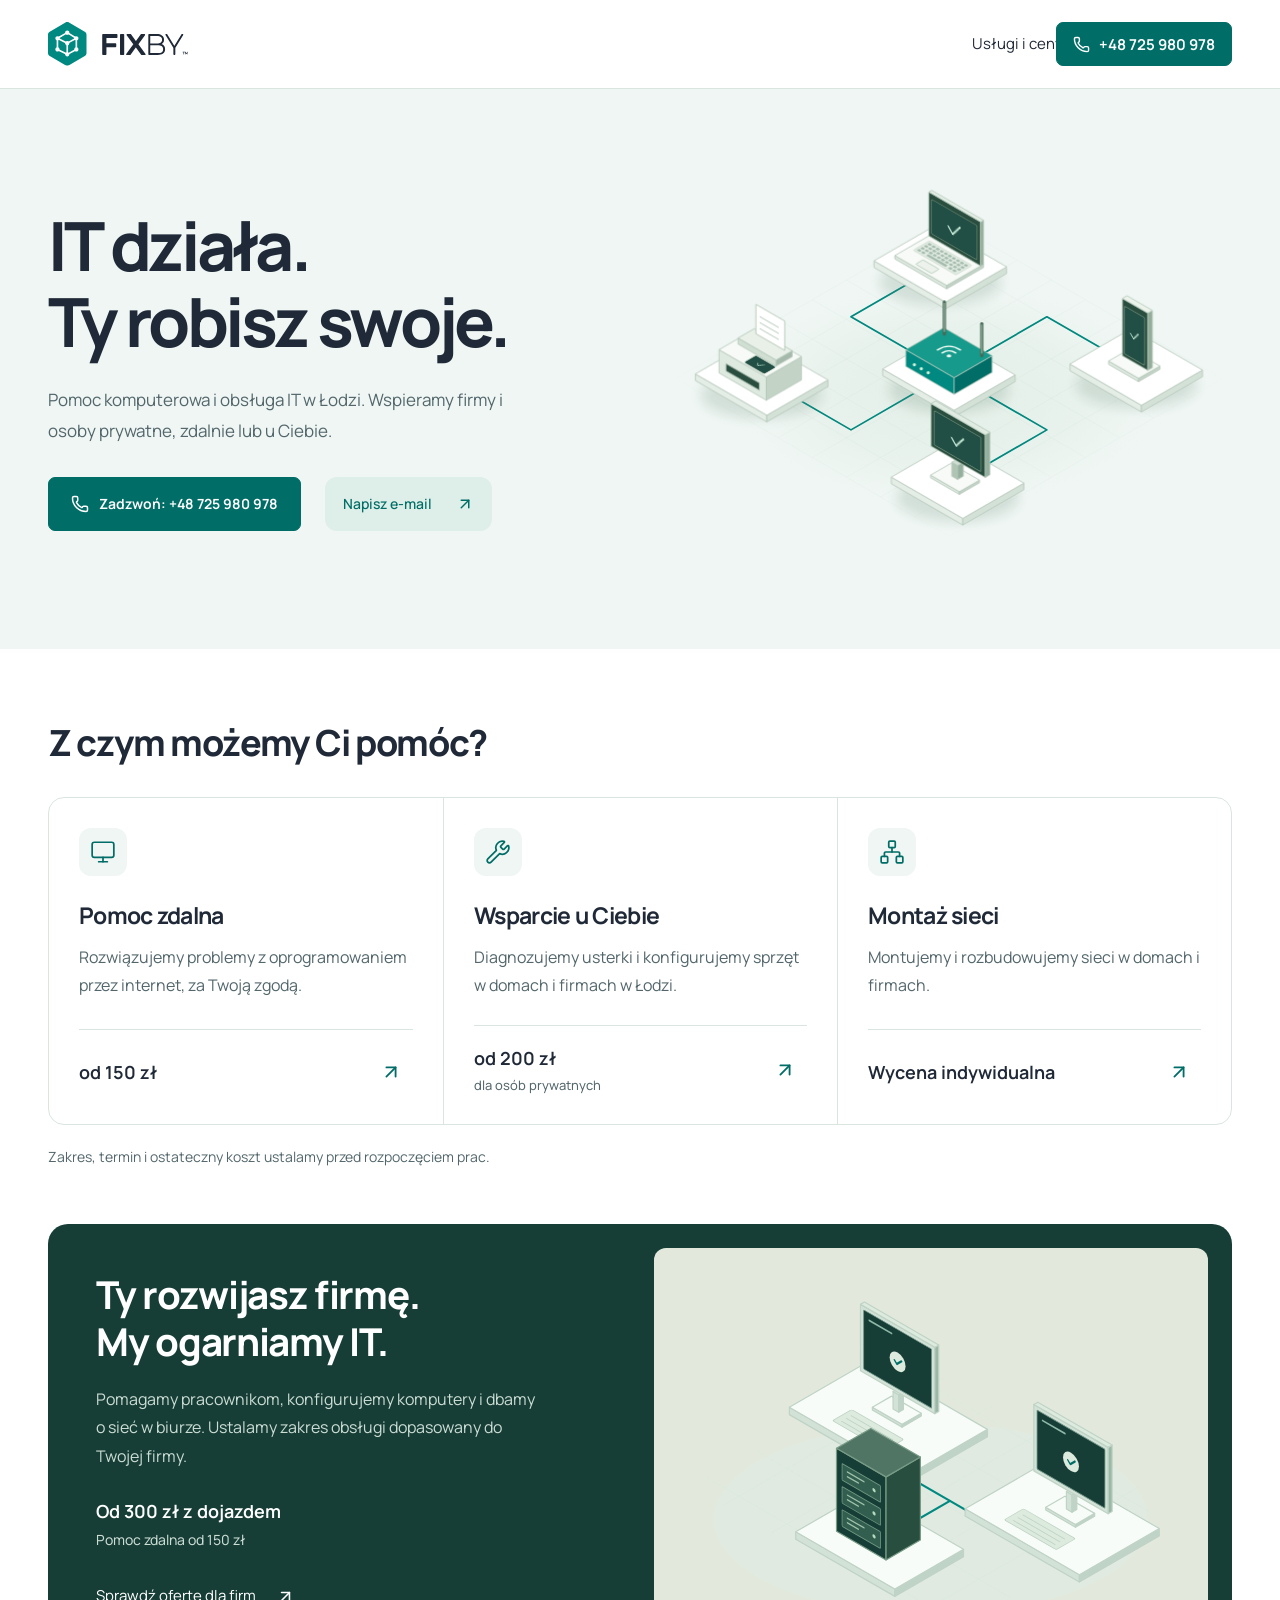
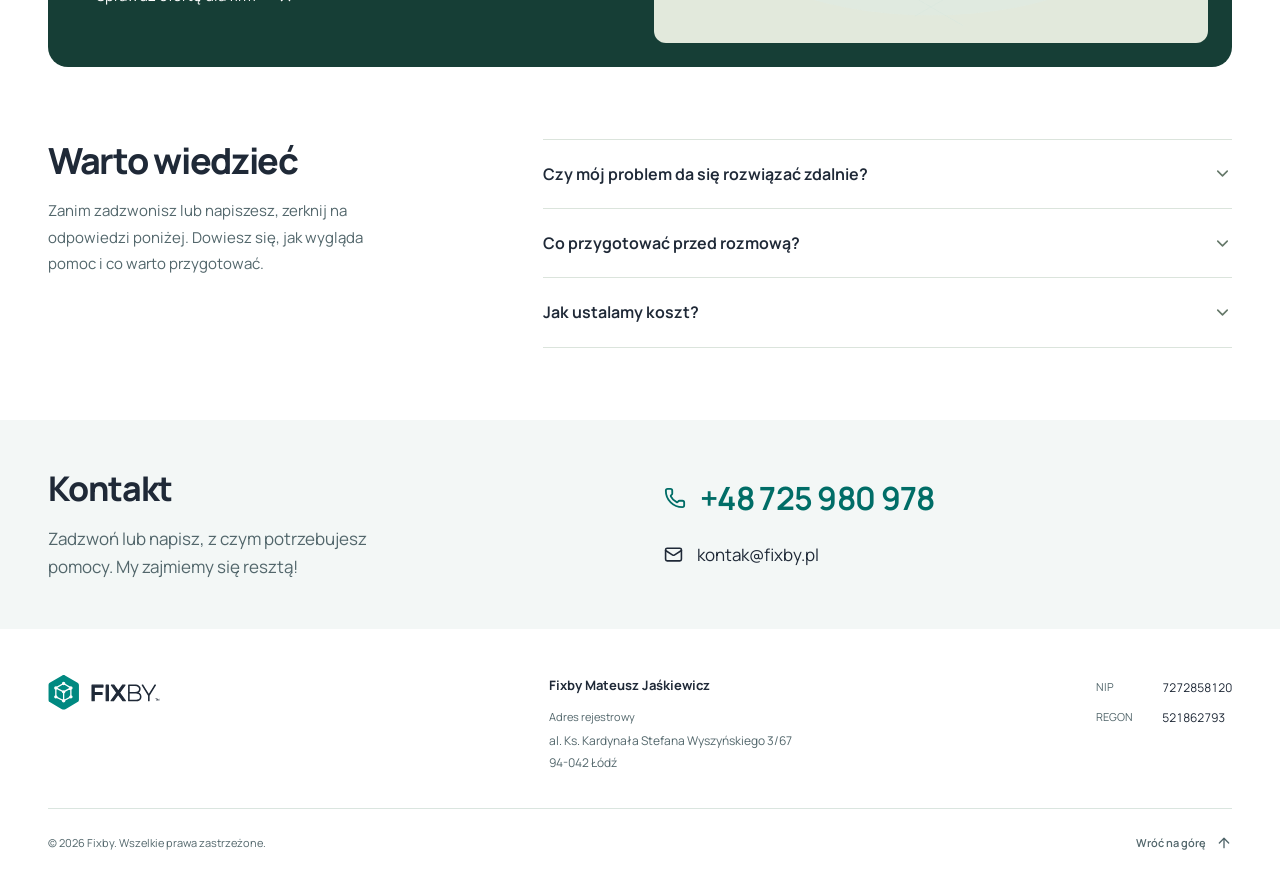
==== commit 1211edad: "Deploy redesigned service pages and navigation fixes" ====
--- a/index.html
+++ b/index.html
@@ -1,6 +1,6 @@
-<!DOCTYPE html><html lang="pl" data-scroll-behavior="smooth" class="manrope_7ca0e9a7-module__9W0Djq__variable manropeextended_c3e5977b-module__oD5EBG__variable"><head><meta charSet="utf-8"/><meta name="viewport" content="width=device-width, initial-scale=1"/><link rel="preload" href="/_next/static/media/manrope_latin_ext_wght_normal.p.0-hru0xfwhnbp.woff2" as="font" crossorigin="" type="font/woff2"/><link rel="preload" href="/_next/static/media/manrope_latin_wght_normal.p.1p_a2k8qd5zhp.woff2" as="font" crossorigin="" type="font/woff2"/><link rel="preload" as="image" href="/fixby-logo.svg"/><link rel="stylesheet" href="/_next/static/chunks/31b4hx_1hznzd.css" data-precedence="next"/><link rel="stylesheet" href="/_next/static/chunks/1yqe1qjzfi5ll.css" data-precedence="next"/><link rel="stylesheet" href="/_next/static/chunks/3gfh1dw8hywcf.css" data-precedence="next"/><link rel="preload" as="script" fetchPriority="low" href="/_next/static/chunks/1u5zan5bs9a7v.js"/><script src="/_next/static/chunks/2k4ea2q1pj4ke.js" async=""></script><script src="/_next/static/chunks/1mh6a-0e61pyc.js" async=""></script><script src="/_next/static/chunks/turbopack-1i5o_nt40p0cd.js" async=""></script><script src="/_next/static/chunks/3fntmmi971322.js" async=""></script><script src="/_next/static/chunks/2acu4bhutaws7.js" async=""></script><script async="" src="https://www.googletagmanager.com/gtag/js?id=G-HXS91RTYBK"></script><title>Pomoc komputerowa i obsługa IT w Łodzi | Fixby</title><meta name="description" content="Pomoc komputerowa i obsługa IT w Łodzi. Montaż sieci LAN i Wi-Fi. Zdalnie od 150 PLN, z dojazdem od 200 PLN dla osób prywatnych i 300 PLN dla firm."/><meta name="application-name" content="Fixby"/><link rel="canonical" href="https://fixby.pl/"/><meta property="og:title" content="Pomoc komputerowa i obsługa IT w Łodzi | Fixby"/><meta property="og:description" content="Pomoc komputerowa i obsługa IT w Łodzi. Montaż sieci LAN i Wi-Fi. Zdalnie od 150 PLN, z dojazdem od 200 PLN dla osób prywatnych i 300 PLN dla firm."/><meta property="og:url" content="https://fixby.pl/"/><meta property="og:site_name" content="Fixby"/><meta property="og:locale" content="pl_PL"/><meta property="og:image" content="https://fixby.pl/opengraph-image.png"/><meta property="og:image:width" content="1200"/><meta property="og:image:height" content="630"/><meta property="og:image:alt" content="Fixby — pomoc komputerowa i obsługa IT w Łodzi"/><meta property="og:type" content="website"/><meta name="twitter:card" content="summary_large_image"/><meta name="twitter:title" content="Pomoc komputerowa i obsługa IT w Łodzi | Fixby"/><meta name="twitter:description" content="Pomoc komputerowa i obsługa IT w Łodzi. Montaż sieci LAN i Wi-Fi. Zdalnie od 150 PLN, z dojazdem od 200 PLN dla osób prywatnych i 300 PLN dla firm."/><meta name="twitter:image" content="https://fixby.pl/opengraph-image.png"/><link rel="icon" href="/icon.svg?icon.09yfgx8n2znwu.svg" sizes="any" type="image/svg+xml"/><script id="google-analytics">
+<!DOCTYPE html><html lang="pl" data-scroll-behavior="smooth" class="manrope_7ca0e9a7-module__9W0Djq__variable manropeextended_c3e5977b-module__oD5EBG__variable"><head><meta charSet="utf-8"/><meta name="viewport" content="width=device-width, initial-scale=1"/><link rel="preload" href="/_next/static/media/manrope_latin_ext_wght_normal.p.0-hru0xfwhnbp.woff2" as="font" crossorigin="" type="font/woff2"/><link rel="preload" href="/_next/static/media/manrope_latin_wght_normal.p.1p_a2k8qd5zhp.woff2" as="font" crossorigin="" type="font/woff2"/><link rel="preload" as="image" href="/fixby-logo.svg"/><link rel="stylesheet" href="/_next/static/chunks/31b4hx_1hznzd.css" data-precedence="next"/><link rel="stylesheet" href="/_next/static/chunks/12g2xu9zjt2zy.css" data-precedence="next"/><link rel="preload" as="script" fetchPriority="low" href="/_next/static/chunks/1u5zan5bs9a7v.js"/><script src="/_next/static/chunks/2k4ea2q1pj4ke.js" async=""></script><script src="/_next/static/chunks/1mh6a-0e61pyc.js" async=""></script><script src="/_next/static/chunks/turbopack-1i5o_nt40p0cd.js" async=""></script><script src="/_next/static/chunks/3fntmmi971322.js" async=""></script><script src="/_next/static/chunks/0gv-jid4tig3e.js" async=""></script><script async="" src="https://www.googletagmanager.com/gtag/js?id=G-HXS91RTYBK"></script><title>Pomoc komputerowa i obsługa IT w Łodzi | Fixby</title><meta name="description" content="Pomoc komputerowa i obsługa IT w Łodzi. Montaż sieci LAN i Wi-Fi. Zdalnie od 150 PLN, z dojazdem od 200 PLN dla osób prywatnych i 300 PLN dla firm."/><meta name="application-name" content="Fixby"/><link rel="canonical" href="https://fixby.pl/"/><meta property="og:title" content="Pomoc komputerowa i obsługa IT w Łodzi | Fixby"/><meta property="og:description" content="Pomoc komputerowa i obsługa IT w Łodzi. Montaż sieci LAN i Wi-Fi. Zdalnie od 150 PLN, z dojazdem od 200 PLN dla osób prywatnych i 300 PLN dla firm."/><meta property="og:url" content="https://fixby.pl/"/><meta property="og:site_name" content="Fixby"/><meta property="og:locale" content="pl_PL"/><meta property="og:image" content="https://fixby.pl/opengraph-image.png"/><meta property="og:image:width" content="1200"/><meta property="og:image:height" content="630"/><meta property="og:image:alt" content="Fixby — pomoc komputerowa i obsługa IT w Łodzi"/><meta property="og:type" content="website"/><meta name="twitter:card" content="summary_large_image"/><meta name="twitter:title" content="Pomoc komputerowa i obsługa IT w Łodzi | Fixby"/><meta name="twitter:description" content="Pomoc komputerowa i obsługa IT w Łodzi. Montaż sieci LAN i Wi-Fi. Zdalnie od 150 PLN, z dojazdem od 200 PLN dla osób prywatnych i 300 PLN dla firm."/><meta name="twitter:image" content="https://fixby.pl/opengraph-image.png"/><link rel="icon" href="/icon.svg?icon.09yfgx8n2znwu.svg" sizes="any" type="image/svg+xml"/><script id="google-analytics">
           window.dataLayer = window.dataLayer || [];
           function gtag(){dataLayer.push(arguments);}
           gtag('js', new Date());
           gtag('config', 'G-HXS91RTYBK');
-        </script><script src="/_next/static/chunks/0cz1d0mv5g_q7.js" noModule=""></script></head><body><div hidden=""><!--$--><!--/$--></div><script type="application/ld+json">{"@context":"https://schema.org","@graph":[{"@type":"LocalBusiness","@id":"https://fixby.pl/#firma","name":"Fixby","legalName":"Fixby Mateusz Jaśkiewicz","url":"https://fixby.pl/","logo":"https://fixby.pl/fixby-logo.svg","image":"https://fixby.pl/opengraph-image.png","description":"Pomoc komputerowa, obsługa IT firm oraz montaż sieci LAN i Wi-Fi. Obsługa u klienta w Łodzi i pomoc zdalna.","telephone":"+48 725 980 978","email":"kontak@fixby.pl","taxID":"7272858120","identifier":{"@type":"PropertyValue","propertyID":"REGON","value":"521862793"},"address":{"@type":"PostalAddress","streetAddress":"al. Ks. Kardynała Stefana Wyszyńskiego 3/67","postalCode":"94-042","addressLocality":"Łódź","addressCountry":"PL"},"areaServed":{"@type":"City","name":"Łódź"}},{"@type":"WebSite","@id":"https://fixby.pl/#strona","url":"https://fixby.pl/","name":"Fixby","inLanguage":"pl-PL","publisher":{"@id":"https://fixby.pl/#firma"}}]}</script><div class="page-shell"><a class="skip-link" href="#main">Przejdź do treści</a><div class="site-header-module__O2uXQG__headerSpace"><header class="site-header-module__O2uXQG__header site-header" style="view-transition-name:fixby-header"><div class="site-header-module__O2uXQG__bar"><div class="container site-header-module__O2uXQG__inner"><a class="site-header-module__O2uXQG__logo" aria-label="Fixby — strona główna" href="/"><img src="/fixby-logo.svg" alt="Fixby" width="140" height="44"/></a><nav class="site-header-module__O2uXQG__desktop" aria-label="Nawigacja główna"><div class="site-header-module__O2uXQG__dropdown"><button type="button" class="site-header-module__O2uXQG__servicesTrigger" aria-expanded="false" aria-controls="desktop-services">Usługi <svg xmlns="http://www.w3.org/2000/svg" width="15" height="15" viewBox="0 0 24 24" fill="none" stroke="currentColor" stroke-width="2" stroke-linecap="round" stroke-linejoin="round" class="lucide lucide-chevron-down" aria-hidden="true"><path d="m6 9 6 6 6-6"></path></svg></button><div id="desktop-services" class="site-header-module__O2uXQG__popup" data-open="false" inert="" aria-hidden="true"><ul><li><a class="site-header-module__O2uXQG__serviceLink" href="/obsluga-it-firm-lodz/"><span class="site-header-module__O2uXQG__serviceIcon"><svg xmlns="http://www.w3.org/2000/svg" width="20" height="20" viewBox="0 0 24 24" fill="none" stroke="currentColor" stroke-width="1.7" stroke-linecap="round" stroke-linejoin="round" class="lucide lucide-building2 lucide-building-2" aria-hidden="true"><path d="M10 12h4"></path><path d="M10 8h4"></path><path d="M14 21v-3a2 2 0 0 0-4 0v3"></path><path d="M6 10H4a2 2 0 0 0-2 2v7a2 2 0 0 0 2 2h16a2 2 0 0 0 2-2V9a2 2 0 0 0-2-2h-2"></path><path d="M6 21V5a2 2 0 0 1 2-2h8a2 2 0 0 1 2 2v16"></path></svg></span><span class="site-header-module__O2uXQG__serviceText"><span>Obsługa IT firm</span><small>Wsparcie pracowników i stanowisk</small></span><svg xmlns="http://www.w3.org/2000/svg" width="16" height="16" viewBox="0 0 24 24" fill="none" stroke="currentColor" stroke-width="2" stroke-linecap="round" stroke-linejoin="round" class="lucide lucide-arrow-up-right site-header-module__O2uXQG__linkArrow" aria-hidden="true"><path d="M7 7h10v10"></path><path d="M7 17 17 7"></path></svg></a></li><li><a class="site-header-module__O2uXQG__serviceLink" href="/pomoc-komputerowa-lodz/"><span class="site-header-module__O2uXQG__serviceIcon"><svg xmlns="http://www.w3.org/2000/svg" width="20" height="20" viewBox="0 0 24 24" fill="none" stroke="currentColor" stroke-width="1.7" stroke-linecap="round" stroke-linejoin="round" class="lucide lucide-wrench" aria-hidden="true"><path d="M14.7 6.3a1 1 0 0 0 0 1.4l1.6 1.6a1 1 0 0 0 1.4 0l3.106-3.105c.32-.322.863-.22.983.218a6 6 0 0 1-8.259 7.057l-7.91 7.91a1 1 0 0 1-2.999-3l7.91-7.91a6 6 0 0 1 7.057-8.259c.438.12.54.662.219.984z"></path></svg></span><span class="site-header-module__O2uXQG__serviceText"><span>Pomoc komputerowa z dojazdem</span><small>U Ciebie w domu lub w biurze</small></span><svg xmlns="http://www.w3.org/2000/svg" width="16" height="16" viewBox="0 0 24 24" fill="none" stroke="currentColor" stroke-width="2" stroke-linecap="round" stroke-linejoin="round" class="lucide lucide-arrow-up-right site-header-module__O2uXQG__linkArrow" aria-hidden="true"><path d="M7 7h10v10"></path><path d="M7 17 17 7"></path></svg></a></li><li><a class="site-header-module__O2uXQG__serviceLink" href="/montaz-sieci-lan-wifi-lodz/"><span class="site-header-module__O2uXQG__serviceIcon"><svg xmlns="http://www.w3.org/2000/svg" width="20" height="20" viewBox="0 0 24 24" fill="none" stroke="currentColor" stroke-width="1.7" stroke-linecap="round" stroke-linejoin="round" class="lucide lucide-network" aria-hidden="true"><rect x="16" y="16" width="6" height="6" rx="1"></rect><rect x="2" y="16" width="6" height="6" rx="1"></rect><rect x="9" y="2" width="6" height="6" rx="1"></rect><path d="M5 16v-3a1 1 0 0 1 1-1h12a1 1 0 0 1 1 1v3"></path><path d="M12 12V8"></path></svg></span><span class="site-header-module__O2uXQG__serviceText"><span>Montaż sieci LAN i Wi-Fi</span><small>Połączenia przewodowe i bezprzewodowe</small></span><svg xmlns="http://www.w3.org/2000/svg" width="16" height="16" viewBox="0 0 24 24" fill="none" stroke="currentColor" stroke-width="2" stroke-linecap="round" stroke-linejoin="round" class="lucide lucide-arrow-up-right site-header-module__O2uXQG__linkArrow" aria-hidden="true"><path d="M7 7h10v10"></path><path d="M7 17 17 7"></path></svg></a></li><li><a class="site-header-module__O2uXQG__serviceLink" href="/zdalna-pomoc-komputerowa/"><span class="site-header-module__O2uXQG__serviceIcon"><svg xmlns="http://www.w3.org/2000/svg" width="20" height="20" viewBox="0 0 24 24" fill="none" stroke="currentColor" stroke-width="1.7" stroke-linecap="round" stroke-linejoin="round" class="lucide lucide-headset" aria-hidden="true"><path d="M3 11h3a2 2 0 0 1 2 2v3a2 2 0 0 1-2 2H5a2 2 0 0 1-2-2v-5Zm0 0a9 9 0 1 1 18 0m0 0v5a2 2 0 0 1-2 2h-1a2 2 0 0 1-2-2v-3a2 2 0 0 1 2-2h3Z"></path><path d="M21 16v2a4 4 0 0 1-4 4h-5"></path></svg></span><span class="site-header-module__O2uXQG__serviceText"><span>Zdalna pomoc komputerowa</span><small>Rozwiązujemy problemy przez internet</small></span><svg xmlns="http://www.w3.org/2000/svg" width="16" height="16" viewBox="0 0 24 24" fill="none" stroke="currentColor" stroke-width="2" stroke-linecap="round" stroke-linejoin="round" class="lucide lucide-arrow-up-right site-header-module__O2uXQG__linkArrow" aria-hidden="true"><path d="M7 7h10v10"></path><path d="M7 17 17 7"></path></svg></a></li></ul><a class="site-header-module__O2uXQG__overview" href="/#uslugi">Zobacz wszystkie usługi <svg xmlns="http://www.w3.org/2000/svg" width="16" height="16" viewBox="0 0 24 24" fill="none" stroke="currentColor" stroke-width="2" stroke-linecap="round" stroke-linejoin="round" class="lucide lucide-arrow-up-right" aria-hidden="true"><path d="M7 7h10v10"></path><path d="M7 17 17 7"></path></svg></a></div></div><a href="/#dla-kogo">Dla kogo</a><a href="/#jak-pomagamy">Jak pomagamy</a><a href="/#pytania">Pytania i odpowiedzi</a></nav><a class="button button-small site-header-module__O2uXQG__call" href="tel:+48725980978" aria-label="Zadzwoń do Fixby: +48 725 980 978"><svg xmlns="http://www.w3.org/2000/svg" width="16" height="16" viewBox="0 0 24 24" fill="none" stroke="currentColor" stroke-width="2" stroke-linecap="round" stroke-linejoin="round" class="lucide lucide-phone" aria-hidden="true"><path d="M13.832 16.568a1 1 0 0 0 1.213-.303l.355-.465A2 2 0 0 1 17 15h3a2 2 0 0 1 2 2v3a2 2 0 0 1-2 2A18 18 0 0 1 2 4a2 2 0 0 1 2-2h3a2 2 0 0 1 2 2v3a2 2 0 0 1-.8 1.6l-.468.351a1 1 0 0 0-.292 1.233 14 14 0 0 0 6.392 6.384"></path></svg><span class="site-header-module__O2uXQG__phoneNumber">+48 725 980 978</span><span class="site-header-module__O2uXQG__phoneLabel">Zadzwoń</span></a><button class="site-header-module__O2uXQG__menuToggle" type="button" aria-label="Otwórz menu" aria-expanded="false" aria-controls="mobile-nav"><svg xmlns="http://www.w3.org/2000/svg" width="23" height="23" viewBox="0 0 24 24" fill="none" stroke="currentColor" stroke-width="2" stroke-linecap="round" stroke-linejoin="round" class="lucide lucide-menu site-header-module__O2uXQG__menuIcon" aria-hidden="true"><path d="M4 5h16"></path><path d="M4 12h16"></path><path d="M4 19h16"></path></svg><svg xmlns="http://www.w3.org/2000/svg" width="23" height="23" viewBox="0 0 24 24" fill="none" stroke="currentColor" stroke-width="2" stroke-linecap="round" stroke-linejoin="round" class="lucide lucide-x site-header-module__O2uXQG__closeIcon" aria-hidden="true"><path d="M18 6 6 18"></path><path d="m6 6 12 12"></path></svg></button></div></div><nav id="mobile-nav" class="site-header-module__O2uXQG__mobile" data-open="false" inert="" aria-hidden="true" aria-label="Nawigacja mobilna"><div class="container"><button class="site-header-module__O2uXQG__mobileServicesTrigger" type="button" aria-expanded="true" aria-controls="mobile-services">Usługi <svg xmlns="http://www.w3.org/2000/svg" width="18" height="18" viewBox="0 0 24 24" fill="none" stroke="currentColor" stroke-width="2" stroke-linecap="round" stroke-linejoin="round" class="lucide lucide-chevron-down" aria-hidden="true"><path d="m6 9 6 6 6-6"></path></svg></button><div id="mobile-services" class="site-header-module__O2uXQG__mobileServices" data-open="true" aria-hidden="false"><div class="site-header-module__O2uXQG__mobileServicesContent"><ul><li><a class="site-header-module__O2uXQG__serviceLink" href="/obsluga-it-firm-lodz/"><span class="site-header-module__O2uXQG__serviceIcon"><svg xmlns="http://www.w3.org/2000/svg" width="20" height="20" viewBox="0 0 24 24" fill="none" stroke="currentColor" stroke-width="1.7" stroke-linecap="round" stroke-linejoin="round" class="lucide lucide-building2 lucide-building-2" aria-hidden="true"><path d="M10 12h4"></path><path d="M10 8h4"></path><path d="M14 21v-3a2 2 0 0 0-4 0v3"></path><path d="M6 10H4a2 2 0 0 0-2 2v7a2 2 0 0 0 2 2h16a2 2 0 0 0 2-2V9a2 2 0 0 0-2-2h-2"></path><path d="M6 21V5a2 2 0 0 1 2-2h8a2 2 0 0 1 2 2v16"></path></svg></span><span class="site-header-module__O2uXQG__serviceText"><span>Obsługa IT firm</span><small>Wsparcie pracowników i stanowisk</small></span><svg xmlns="http://www.w3.org/2000/svg" width="16" height="16" viewBox="0 0 24 24" fill="none" stroke="currentColor" stroke-width="2" stroke-linecap="round" stroke-linejoin="round" class="lucide lucide-arrow-up-right site-header-module__O2uXQG__linkArrow" aria-hidden="true"><path d="M7 7h10v10"></path><path d="M7 17 17 7"></path></svg></a></li><li><a class="site-header-module__O2uXQG__serviceLink" href="/pomoc-komputerowa-lodz/"><span class="site-header-module__O2uXQG__serviceIcon"><svg xmlns="http://www.w3.org/2000/svg" width="20" height="20" viewBox="0 0 24 24" fill="none" stroke="currentColor" stroke-width="1.7" stroke-linecap="round" stroke-linejoin="round" class="lucide lucide-wrench" aria-hidden="true"><path d="M14.7 6.3a1 1 0 0 0 0 1.4l1.6 1.6a1 1 0 0 0 1.4 0l3.106-3.105c.32-.322.863-.22.983.218a6 6 0 0 1-8.259 7.057l-7.91 7.91a1 1 0 0 1-2.999-3l7.91-7.91a6 6 0 0 1 7.057-8.259c.438.12.54.662.219.984z"></path></svg></span><span class="site-header-module__O2uXQG__serviceText"><span>Pomoc komputerowa z dojazdem</span><small>U Ciebie w domu lub w biurze</small></span><svg xmlns="http://www.w3.org/2000/svg" width="16" height="16" viewBox="0 0 24 24" fill="none" stroke="currentColor" stroke-width="2" stroke-linecap="round" stroke-linejoin="round" class="lucide lucide-arrow-up-right site-header-module__O2uXQG__linkArrow" aria-hidden="true"><path d="M7 7h10v10"></path><path d="M7 17 17 7"></path></svg></a></li><li><a class="site-header-module__O2uXQG__serviceLink" href="/montaz-sieci-lan-wifi-lodz/"><span class="site-header-module__O2uXQG__serviceIcon"><svg xmlns="http://www.w3.org/2000/svg" width="20" height="20" viewBox="0 0 24 24" fill="none" stroke="currentColor" stroke-width="1.7" stroke-linecap="round" stroke-linejoin="round" class="lucide lucide-network" aria-hidden="true"><rect x="16" y="16" width="6" height="6" rx="1"></rect><rect x="2" y="16" width="6" height="6" rx="1"></rect><rect x="9" y="2" width="6" height="6" rx="1"></rect><path d="M5 16v-3a1 1 0 0 1 1-1h12a1 1 0 0 1 1 1v3"></path><path d="M12 12V8"></path></svg></span><span class="site-header-module__O2uXQG__serviceText"><span>Montaż sieci LAN i Wi-Fi</span><small>Połączenia przewodowe i bezprzewodowe</small></span><svg xmlns="http://www.w3.org/2000/svg" width="16" height="16" viewBox="0 0 24 24" fill="none" stroke="currentColor" stroke-width="2" stroke-linecap="round" stroke-linejoin="round" class="lucide lucide-arrow-up-right site-header-module__O2uXQG__linkArrow" aria-hidden="true"><path d="M7 7h10v10"></path><path d="M7 17 17 7"></path></svg></a></li><li><a class="site-header-module__O2uXQG__serviceLink" href="/zdalna-pomoc-komputerowa/"><span class="site-header-module__O2uXQG__serviceIcon"><svg xmlns="http://www.w3.org/2000/svg" width="20" height="20" viewBox="0 0 24 24" fill="none" stroke="currentColor" stroke-width="1.7" stroke-linecap="round" stroke-linejoin="round" class="lucide lucide-headset" aria-hidden="true"><path d="M3 11h3a2 2 0 0 1 2 2v3a2 2 0 0 1-2 2H5a2 2 0 0 1-2-2v-5Zm0 0a9 9 0 1 1 18 0m0 0v5a2 2 0 0 1-2 2h-1a2 2 0 0 1-2-2v-3a2 2 0 0 1 2-2h3Z"></path><path d="M21 16v2a4 4 0 0 1-4 4h-5"></path></svg></span><span class="site-header-module__O2uXQG__serviceText"><span>Zdalna pomoc komputerowa</span><small>Rozwiązujemy problemy przez internet</small></span><svg xmlns="http://www.w3.org/2000/svg" width="16" height="16" viewBox="0 0 24 24" fill="none" stroke="currentColor" stroke-width="2" stroke-linecap="round" stroke-linejoin="round" class="lucide lucide-arrow-up-right site-header-module__O2uXQG__linkArrow" aria-hidden="true"><path d="M7 7h10v10"></path><path d="M7 17 17 7"></path></svg></a></li></ul><a class="site-header-module__O2uXQG__overview" href="/#uslugi">Zobacz wszystkie usługi <svg xmlns="http://www.w3.org/2000/svg" width="16" height="16" viewBox="0 0 24 24" fill="none" stroke="currentColor" stroke-width="2" stroke-linecap="round" stroke-linejoin="round" class="lucide lucide-arrow-up-right" aria-hidden="true"><path d="M7 7h10v10"></path><path d="M7 17 17 7"></path></svg></a></div></div><div class="site-header-module__O2uXQG__mobileSections"><a href="/#dla-kogo">Dla kogo<svg xmlns="http://www.w3.org/2000/svg" width="16" height="16" viewBox="0 0 24 24" fill="none" stroke="currentColor" stroke-width="2" stroke-linecap="round" stroke-linejoin="round" class="lucide lucide-arrow-up-right" aria-hidden="true"><path d="M7 7h10v10"></path><path d="M7 17 17 7"></path></svg></a><a href="/#jak-pomagamy">Jak pomagamy<svg xmlns="http://www.w3.org/2000/svg" width="16" height="16" viewBox="0 0 24 24" fill="none" stroke="currentColor" stroke-width="2" stroke-linecap="round" stroke-linejoin="round" class="lucide lucide-arrow-up-right" aria-hidden="true"><path d="M7 7h10v10"></path><path d="M7 17 17 7"></path></svg></a><a href="/#pytania">Pytania i odpowiedzi<svg xmlns="http://www.w3.org/2000/svg" width="16" height="16" viewBox="0 0 24 24" fill="none" stroke="currentColor" stroke-width="2" stroke-linecap="round" stroke-linejoin="round" class="lucide lucide-arrow-up-right" aria-hidden="true"><path d="M7 7h10v10"></path><path d="M7 17 17 7"></path></svg></a><a href="/#kontakt">Kontakt<svg xmlns="http://www.w3.org/2000/svg" width="16" height="16" viewBox="0 0 24 24" fill="none" stroke="currentColor" stroke-width="2" stroke-linecap="round" stroke-linejoin="round" class="lucide lucide-arrow-up-right" aria-hidden="true"><path d="M7 7h10v10"></path><path d="M7 17 17 7"></path></svg></a></div></div></nav></header></div><main id="main" vt-name="fixby-page" vt-update="none" vt-share="fixby-route"><section class="hero"><div class="container hero-grid"><div class="hero-copy"><div class="location-pill"><svg xmlns="http://www.w3.org/2000/svg" width="14" height="14" viewBox="0 0 24 24" fill="none" stroke="currentColor" stroke-width="2" stroke-linecap="round" stroke-linejoin="round" class="lucide lucide-map-pin" aria-hidden="true"><path d="M20 10c0 4.993-5.539 10.193-7.399 11.799a1 1 0 0 1-1.202 0C9.539 20.193 4 14.993 4 10a8 8 0 0 1 16 0"></path><circle cx="12" cy="10" r="3"></circle></svg><span>Łódź i pomoc zdalna</span></div><h1>IT działa.<br/>Ty robisz swoje.</h1><p class="hero-description"><strong>Pomoc komputerowa i obsługa IT w Łodzi.</strong> <!-- -->Wspieramy firmy i osoby prywatne, konfigurujemy sprzęt i montujemy sieci. Zdalnie lub u Ciebie.</p><div class="hero-actions"><a class="button hero-phone" href="tel:+48725980978"><svg xmlns="http://www.w3.org/2000/svg" width="18" height="18" viewBox="0 0 24 24" fill="none" stroke="currentColor" stroke-width="2" stroke-linecap="round" stroke-linejoin="round" class="lucide lucide-phone" aria-hidden="true"><path d="M13.832 16.568a1 1 0 0 0 1.213-.303l.355-.465A2 2 0 0 1 17 15h3a2 2 0 0 1 2 2v3a2 2 0 0 1-2 2A18 18 0 0 1 2 4a2 2 0 0 1 2-2h3a2 2 0 0 1 2 2v3a2 2 0 0 1-.8 1.6l-.468.351a1 1 0 0 0-.292 1.233 14 14 0 0 0 6.392 6.384"></path></svg> Zadzwoń: <!-- -->+48 725 980 978</a><a class="text-link hero-email" href="mailto:kontak@fixby.pl"><svg xmlns="http://www.w3.org/2000/svg" width="16" height="16" viewBox="0 0 24 24" fill="none" stroke="currentColor" stroke-width="2" stroke-linecap="round" stroke-linejoin="round" class="lucide lucide-mail" aria-hidden="true"><path d="m22 7-8.991 5.727a2 2 0 0 1-2.009 0L2 7"></path><rect x="2" y="4" width="20" height="16" rx="2"></rect></svg> Napisz e-mail</a></div></div><div class="hero-visual"><button class="network-illustration-module___7VqtG__scene" type="button" aria-label="Powtórz animację połączenia urządzeń" aria-disabled="false"><svg class="iso-art" viewBox="-214 -75 1148 770" role="img" aria-labelledby="fixby-network-title fixby-network-description" focusable="false"><title id="fixby-network-title">Jedna sieć. Wszystko połączone.</title><desc id="fixby-network-description">Ilustracja sieci: router kolejno łączy laptop, telefon, drukarkę i monitor. Sygnał biegnie przewodami, a połączone urządzenia wyświetlają znacznik potwierdzenia.</desc><defs><filter id="fixby-iso-shadow" x="-40%" y="-40%" width="180%" height="220%"><feGaussianBlur stdDeviation="9"></feGaussianBlur></filter><radialGradient id="fixby-floor-light"><stop stop-color="#DFECE3" stop-opacity=".7"></stop><stop offset=".6" stop-color="#DFECE3" stop-opacity=".4"></stop><stop offset="1" stop-color="#EFF6F3" stop-opacity="0"></stop></radialGradient><radialGradient id="fixby-grid-fade"><stop offset=".4" stop-color="white"></stop><stop offset=".75" stop-color="white" stop-opacity=".6"></stop><stop offset="1" stop-color="white" stop-opacity="0"></stop></radialGradient><mask id="fixby-grid-mask" maskUnits="userSpaceOnUse" x="-214" y="-10" width="1148" height="680"><rect x="-214" y="-10" width="1148" height="680" fill="url(#fixby-grid-fade)"></rect></mask></defs><ellipse cx="360" cy="362" rx="460" ry="240" fill="url(#fixby-floor-light)"></ellipse><g class="network-grid" opacity=".5" mask="url(#fixby-grid-mask)"><polyline points="360.0,10.0 -194.2,330.0" fill="none" stroke="#AFCBBB" stroke-width="1" stroke-linecap="round" stroke-linejoin="round"></polyline><polyline points="360.0,10.0 914.2,330.0" fill="none" stroke="#AFCBBB" stroke-width="1" stroke-linecap="round" stroke-linejoin="round"></polyline><polyline points="429.3,50.0 -125.0,370.0" fill="none" stroke="#AFCBBB" stroke-width="1" stroke-linecap="round" stroke-linejoin="round"></polyline><polyline points="290.7,50.0 845.0,370.0" fill="none" stroke="#AFCBBB" stroke-width="1" stroke-linecap="round" stroke-linejoin="round"></polyline><polyline points="498.6,90.0 -55.7,410.0" fill="none" stroke="#AFCBBB" stroke-width="1" stroke-linecap="round" stroke-linejoin="round"></polyline><polyline points="221.4,90.0 775.7,410.0" fill="none" stroke="#AFCBBB" stroke-width="1" stroke-linecap="round" stroke-linejoin="round"></polyline><polyline points="567.8,130.0 13.6,450.0" fill="none" stroke="#AFCBBB" stroke-width="1" stroke-linecap="round" stroke-linejoin="round"></polyline><polyline points="152.2,130.0 706.4,450.0" fill="none" stroke="#AFCBBB" stroke-width="1" stroke-linecap="round" stroke-linejoin="round"></polyline><polyline points="637.1,170.0 82.9,490.0" fill="none" stroke="#AFCBBB" stroke-width="1" stroke-linecap="round" stroke-linejoin="round"></polyline><polyline points="82.9,170.0 637.1,490.0" fill="none" stroke="#AFCBBB" stroke-width="1" stroke-linecap="round" stroke-linejoin="round"></polyline><polyline points="706.4,210.0 152.2,530.0" fill="none" stroke="#AFCBBB" stroke-width="1" stroke-linecap="round" stroke-linejoin="round"></polyline><polyline points="13.6,210.0 567.8,530.0" fill="none" stroke="#AFCBBB" stroke-width="1" stroke-linecap="round" stroke-linejoin="round"></polyline><polyline points="775.7,250.0 221.4,570.0" fill="none" stroke="#AFCBBB" stroke-width="1" stroke-linecap="round" stroke-linejoin="round"></polyline><polyline points="-55.7,250.0 498.6,570.0" fill="none" stroke="#AFCBBB" stroke-width="1" stroke-linecap="round" stroke-linejoin="round"></polyline><polyline points="845.0,290.0 290.7,610.0" fill="none" stroke="#AFCBBB" stroke-width="1" stroke-linecap="round" stroke-linejoin="round"></polyline><polyline points="-125.0,290.0 429.3,610.0" fill="none" stroke="#AFCBBB" stroke-width="1" stroke-linecap="round" stroke-linejoin="round"></polyline><polyline points="914.2,330.0 360.0,650.0" fill="none" stroke="#AFCBBB" stroke-width="1" stroke-linecap="round" stroke-linejoin="round"></polyline><polyline points="-194.2,330.0 360.0,650.0" fill="none" stroke="#AFCBBB" stroke-width="1" stroke-linecap="round" stroke-linejoin="round"></polyline></g><g class="network-equipment" transform="translate(360 330) scale(1.35) translate(-360 -330)"><g class="network-cables"><path d="M347.0 159.5L212.8 237.0L360.0 322.0"></path><path d="M641.5 314.5L507.2 237.0L360.0 322.0"></path><path d="M78.6 329.5L212.8 407.0L360.0 322.0"></path><path d="M373.0 484.5L507.2 407.0L360.0 322.0"></path></g><g class="network-links"><path d="M360.0 322.0L212.8 237.0L347.0 159.5" data-connection="1" pathLength="1"></path><path d="M360.0 322.0L507.2 237.0L641.5 314.5" data-connection="2" pathLength="1"></path><path d="M360.0 322.0L212.8 407.0L78.6 329.5" data-connection="3" pathLength="1"></path><path d="M360.0 322.0L507.2 407.0L373.0 484.5" data-connection="4" pathLength="1"></path></g><g class="network-pulses"><path d="M360.0 322.0L212.8 237.0L347.0 159.5" data-pulse="1" pathLength="1"></path><path d="M360.0 322.0L507.2 237.0L641.5 314.5" data-pulse="2" pathLength="1"></path><path d="M360.0 322.0L212.8 407.0L78.6 329.5" data-pulse="3" pathLength="1"></path><path d="M360.0 322.0L507.2 407.0L373.0 484.5" data-pulse="4" pathLength="1"></path></g><g class="iso-device" data-device="1"><ellipse cx="347.01" cy="184.5" rx="91" ry="35" fill="#648773" opacity=".20" filter="url(#fixby-iso-shadow)"></ellipse><polygon points="247.4,163.0 354.8,225.0 354.8,215.0 247.4,153.0" fill="#E4EDE6" stroke="#B3C7B9" stroke-width="1.2" stroke-linejoin="round"></polygon><polygon points="446.6,172.0 354.8,225.0 354.8,215.0 446.6,162.0" fill="#D4E1D7" stroke="#B3C7B9" stroke-width="1.2" stroke-linejoin="round"></polygon><polygon points="339.2,100.0 446.6,162.0 354.8,215.0 247.4,153.0" fill="#fff" stroke="#B3C7B9" stroke-width="1.2" stroke-linejoin="round"></polygon><g class="iso-device-body"><polygon points="278.6,150.0 356.5,195.0 356.5,190.0 278.6,145.0" fill="#DEE9E0" stroke="#B3C7B9" stroke-width="1.2" stroke-linejoin="round"></polygon><polygon points="412.0,163.0 356.5,195.0 356.5,190.0 412.0,158.0" fill="#C3D4C7" stroke="#B3C7B9" stroke-width="1.2" stroke-linejoin="round"></polygon><polygon points="334.0,113.0 412.0,158.0 356.5,190.0 278.6,145.0" fill="#F7FAF6" stroke="#B3C7B9" stroke-width="1.2" stroke-linejoin="round"></polygon><polygon points="329.7,115.5 407.6,160.5 407.6,94.5 329.7,49.5" fill="#294D3E" stroke="#B3C7B9" stroke-width="1.2" stroke-linejoin="round"></polygon><polygon points="412.0,158.0 407.6,160.5 407.6,94.5 412.0,92.0" fill="#94AC9A" stroke="#B3C7B9" stroke-width="1.2" stroke-linejoin="round"></polygon><polygon points="334.0,47.0 412.0,92.0 407.6,94.5 329.7,49.5" fill="#E4EFE6" stroke="#B3C7B9" stroke-width="1.2" stroke-linejoin="round"></polygon><polygon points="334.0,112.0 401.6,151.0 401.6,100.0 334.0,61.0" fill="#173D36" stroke="#789A83" stroke-width="1.2" stroke-linejoin="round"></polygon><g class="laptop-controls" transform="matrix(0.866 0.5 -0.866 0.5 334 113)"><rect x="8" y="12" width="74" height="28" rx="2" fill="#E3ECE4" stroke="#C1D2C4" stroke-width=".8"></rect><g fill="#A4BCAC"><g><rect x="11" y="15" width="5" height="4" rx=".7"></rect><rect x="18" y="15" width="5" height="4" rx=".7"></rect><rect x="25" y="15" width="5" height="4" rx=".7"></rect><rect x="32" y="15" width="5" height="4" rx=".7"></rect><rect x="39" y="15" width="5" height="4" rx=".7"></rect><rect x="46" y="15" width="5" height="4" rx=".7"></rect><rect x="53" y="15" width="5" height="4" rx=".7"></rect><rect x="60" y="15" width="5" height="4" rx=".7"></rect><rect x="67" y="15" width="5" height="4" rx=".7"></rect><rect x="74" y="15" width="5" height="4" rx=".7"></rect></g><g><rect x="11" y="21" width="5" height="4" rx=".7"></rect><rect x="18" y="21" width="5" height="4" rx=".7"></rect><rect x="25" y="21" width="5" height="4" rx=".7"></rect><rect x="32" y="21" width="5" height="4" rx=".7"></rect><rect x="39" y="21" width="5" height="4" rx=".7"></rect><rect x="46" y="21" width="5" height="4" rx=".7"></rect><rect x="53" y="21" width="5" height="4" rx=".7"></rect><rect x="60" y="21" width="5" height="4" rx=".7"></rect><rect x="67" y="21" width="5" height="4" rx=".7"></rect><rect x="74" y="21" width="5" height="4" rx=".7"></rect></g><g><rect x="11" y="27" width="5" height="4" rx=".7"></rect><rect x="18" y="27" width="5" height="4" rx=".7"></rect><rect x="25" y="27" width="5" height="4" rx=".7"></rect><rect x="32" y="27" width="5" height="4" rx=".7"></rect><rect x="39" y="27" width="5" height="4" rx=".7"></rect><rect x="46" y="27" width="5" height="4" rx=".7"></rect><rect x="53" y="27" width="5" height="4" rx=".7"></rect><rect x="60" y="27" width="5" height="4" rx=".7"></rect><rect x="67" y="27" width="5" height="4" rx=".7"></rect><rect x="74" y="27" width="5" height="4" rx=".7"></rect></g><rect x="11" y="33" width="5" height="4" rx=".7"></rect><rect x="18" y="33" width="5" height="4" rx=".7"></rect><rect x="65" y="33" width="5" height="4" rx=".7"></rect><rect x="72" y="33" width="5" height="4" rx=".7"></rect><rect x="27" y="33" width="34" height="4" rx=".7"></rect></g><rect x="31" y="46" width="28" height="13" rx="1.5" fill="#EDF3EC" stroke="#AEC5B4" stroke-width="1"></rect></g><g class="iso-status" transform="translate(367.8 106) matrix(0.866 0.5 0 1 0 0)"><g class="device-fault"><rect x="-38" y="-24.5" width="76" height="49" fill="#67413F"></rect><path d="M-10.200000000000001,-8.160000000000002 L10.200000000000001,8.160000000000002 M10.200000000000001,-8.160000000000002 L-10.200000000000001,8.160000000000002" fill="none" stroke="#F0AAA0" stroke-width="2.5500000000000003" stroke-linecap="round"></path></g><g class="device-ok"><rect x="-38" y="-24.5" width="76" height="49" fill="#214F45"></rect><path class="status-check" d="M-10.200000000000001,0 L-2.448,8.160000000000002 L10.200000000000001,-8.160000000000002" pathLength="1" fill="none" stroke="#C3E8D5" stroke-width="2.5500000000000003"></path></g></g></g></g><g class="iso-device" data-device="2"><ellipse cx="641.45" cy="339.5" rx="91" ry="35" fill="#648773" opacity=".20" filter="url(#fixby-iso-shadow)"></ellipse><polygon points="541.9,318.0 649.2,380.0 649.2,370.0 541.9,308.0" fill="#E4EDE6" stroke="#B3C7B9" stroke-width="1.2" stroke-linejoin="round"></polygon><polygon points="741.0,327.0 649.2,380.0 649.2,370.0 741.0,317.0" fill="#D4E1D7" stroke="#B3C7B9" stroke-width="1.2" stroke-linejoin="round"></polygon><polygon points="633.7,255.0 741.0,317.0 649.2,370.0 541.9,308.0" fill="#fff" stroke="#B3C7B9" stroke-width="1.2" stroke-linejoin="round"></polygon><g class="iso-device-body"><polygon points="599.9,308.5 644.9,334.5 644.9,329.5 599.9,303.5" fill="#DEE9E0" stroke="#B3C7B9" stroke-width="1.2" stroke-linejoin="round"></polygon><polygon points="677.0,316.0 644.9,334.5 644.9,329.5 677.0,311.0" fill="#C3D4C7" stroke="#B3C7B9" stroke-width="1.2" stroke-linejoin="round"></polygon><polygon points="631.9,285.0 677.0,311.0 644.9,329.5 599.9,303.5" fill="#F7FAF6" stroke="#B3C7B9" stroke-width="1.2" stroke-linejoin="round"></polygon><polygon points="620.7,295.5 658.8,317.5 658.8,231.5 620.7,209.5" fill="#294D3E" stroke="#B3C7B9" stroke-width="1.2" stroke-linejoin="round"></polygon><polygon points="665.7,313.5 658.8,317.5 658.8,231.5 665.7,227.5" fill="#94AC9A" stroke="#B3C7B9" stroke-width="1.2" stroke-linejoin="round"></polygon><polygon points="627.6,205.5 665.7,227.5 658.8,231.5 620.7,209.5" fill="#ECF3EB" stroke="#B3C7B9" stroke-width="1.2" stroke-linejoin="round"></polygon><polygon points="624.1,292.5 653.6,309.5 653.6,238.5 624.1,221.5" fill="#173D36" stroke="#8AAA93" stroke-width="1.2" stroke-linejoin="round"></polygon><polyline points="633.7,232.0 644.0,238.0" fill="none" stroke="#B0CABA" stroke-width="2" stroke-linecap="round" stroke-linejoin="round"></polyline><g class="iso-status" transform="translate(638.85 265.5) matrix(0.866 0.5 0 1 0 0)"><g class="device-fault"><rect x="-16" y="-34.5" width="32" height="69" fill="#67413F"></rect><path d="M-6.800000000000001,-5.440000000000001 L6.800000000000001,5.440000000000001 M6.800000000000001,-5.440000000000001 L-6.800000000000001,5.440000000000001" fill="none" stroke="#F0AAA0" stroke-width="1.7000000000000002" stroke-linecap="round"></path></g><g class="device-ok"><rect x="-16" y="-34.5" width="32" height="69" fill="#214F45"></rect><path class="status-check" d="M-6.800000000000001,0 L-1.6320000000000001,5.440000000000001 L6.800000000000001,-5.440000000000001" pathLength="1" fill="none" stroke="#C3E8D5" stroke-width="1.7000000000000002"></path></g></g></g></g><g class="iso-device" data-device="3"><ellipse cx="78.55000000000001" cy="354.5" rx="91" ry="35" fill="#648773" opacity=".20" filter="url(#fixby-iso-shadow)"></ellipse><polygon points="-21.0,333.0 86.3,395.0 86.3,385.0 -21.0,323.0" fill="#E4EDE6" stroke="#B3C7B9" stroke-width="1.2" stroke-linejoin="round"></polygon><polygon points="178.1,342.0 86.3,395.0 86.3,385.0 178.1,332.0" fill="#D4E1D7" stroke="#B3C7B9" stroke-width="1.2" stroke-linejoin="round"></polygon><polygon points="70.8,270.0 178.1,332.0 86.3,385.0 -21.0,323.0" fill="#fff" stroke="#B3C7B9" stroke-width="1.2" stroke-linejoin="round"></polygon><g class="iso-device-body"><polygon points="14.5,321.5 85.5,362.5 85.5,327.5 14.5,286.5" fill="#DEE9E0" stroke="#B3C7B9" stroke-width="1.2" stroke-linejoin="round"></polygon><polygon points="138.3,332.0 85.5,362.5 85.5,327.5 138.3,297.0" fill="#C3D4C7" stroke="#B3C7B9" stroke-width="1.2" stroke-linejoin="round"></polygon><polygon points="67.3,256.0 138.3,297.0 85.5,327.5 14.5,286.5" fill="#F7FAF6" stroke="#B3C7B9" stroke-width="1.2" stroke-linejoin="round"></polygon><polygon points="43.0,278.0 100.2,311.0 100.2,302.0 43.0,269.0" fill="#D1DFD3" stroke="#B3C7B9" stroke-width="1.2" stroke-linejoin="round"></polygon><polygon points="124.4,297.0 100.2,311.0 100.2,302.0 124.4,288.0" fill="#A5BAAB" stroke="#B3C7B9" stroke-width="1.2" stroke-linejoin="round"></polygon><polygon points="67.3,255.0 124.4,288.0 100.2,302.0 43.0,269.0" fill="#E8F0E7" stroke="#B3C7B9" stroke-width="1.2" stroke-linejoin="round"></polygon><polygon points="69.9,262.5 113.2,287.5 113.2,243.5 69.9,218.5" fill="#fff" stroke="#ADBFAD" stroke-width="1.2" stroke-linejoin="round"></polygon><polyline points="76.0,255.0 103.7,271.0" fill="none" stroke="#B6CBBC" stroke-width="1.5" stroke-linecap="round" stroke-linejoin="round"></polyline><polyline points="76.0,246.0 103.7,262.0" fill="none" stroke="#B6CBBC" stroke-width="1.5" stroke-linecap="round" stroke-linejoin="round"></polyline><polyline points="76.0,237.0 103.7,253.0" fill="none" stroke="#B6CBBC" stroke-width="1.5" stroke-linecap="round" stroke-linejoin="round"></polyline><polygon points="24.9,318.5 75.1,347.5 75.1,336.5 24.9,307.5" fill="#294D3E" stroke="#B3C7B9" stroke-width="1.2" stroke-linejoin="round"></polygon><g class="printer-display" transform="translate(76.0 309.0) matrix(0.866 0.5 -0.866 0.5 0 0)"><rect x="-17" y="-10" width="34" height="20" rx="2" fill="#173D36" stroke="#83A58D" stroke-width="1.2"></rect><g class="iso-status"><g class="device-fault"><rect x="-16" y="-9" width="32" height="18" fill="#67413F"></rect><path d="M-4,-3.2 L4,3.2 M4,-3.2 L-4,3.2" fill="none" stroke="#F0AAA0" stroke-width="1.5" stroke-linecap="round"></path></g><g class="device-ok"><rect x="-16" y="-9" width="32" height="18" fill="#214F45"></rect><path class="status-check" d="M-4,0 L-0.96,3.2 L4,-3.2" pathLength="1" fill="none" stroke="#C3E8D5" stroke-width="1.5"></path></g></g></g></g></g><g class="iso-hub" data-network-hub="true"><ellipse cx="360.0" cy="347.0" rx="91" ry="35" fill="#648773" opacity=".20" filter="url(#fixby-iso-shadow)"></ellipse><polygon points="260.4,325.5 367.8,387.5 367.8,377.5 260.4,315.5" fill="#E4EDE6" stroke="#B3C7B9" stroke-width="1.2" stroke-linejoin="round"></polygon><polygon points="459.6,334.5 367.8,387.5 367.8,377.5 459.6,324.5" fill="#D4E1D7" stroke="#B3C7B9" stroke-width="1.2" stroke-linejoin="round"></polygon><polygon points="352.2,262.5 459.6,324.5 367.8,377.5 260.4,315.5" fill="#fff" stroke="#B3C7B9" stroke-width="1.2" stroke-linejoin="round"></polygon><g class="hub-body"><polygon points="295.1,311.5 367.8,353.5 367.8,328.5 295.1,286.5" fill="#008981" stroke="#B3C7B9" stroke-width="1.2" stroke-linejoin="round"></polygon><polygon points="424.9,320.5 367.8,353.5 367.8,328.5 424.9,295.5" fill="#006D67" stroke="#B3C7B9" stroke-width="1.2" stroke-linejoin="round"></polygon><polygon points="352.2,253.5 424.9,295.5 367.8,328.5 295.1,286.5" fill="#169A8C" stroke="#B3C7B9" stroke-width="1.2" stroke-linejoin="round"></polygon><polyline points="353.1,263.0 353.1,215.0" fill="none" stroke="#476B57" stroke-width="5" stroke-linecap="round" stroke-linejoin="round"></polyline><polyline points="353.1,259.0 353.1,217.0" fill="none" stroke="#92AD9A" stroke-width="2" stroke-linecap="round" stroke-linejoin="round"></polyline><polyline points="409.4,295.5 409.4,247.5" fill="none" stroke="#476B57" stroke-width="5" stroke-linecap="round" stroke-linejoin="round"></polyline><polyline points="409.4,291.5 409.4,249.5" fill="none" stroke="#92AD9A" stroke-width="2" stroke-linecap="round" stroke-linejoin="round"></polyline><circle cx="308.04" cy="309.0" r="2.4" fill="#D9F4DE"></circle><circle cx="318.432" cy="315.0" r="2.4" fill="#D9F4DE"></circle><circle cx="328.824" cy="321.0" r="2.4" fill="#D9F4DE"></circle><g transform="translate(360.0 290.0) scale(1 .65)" fill="none" stroke="#F5FFF7" stroke-width="3" stroke-linecap="round"><path class="iso-wave" d="M-17-5Q0-22 17-5"></path><path class="iso-wave" d="M-10 2Q0-8 10 2"></path><circle cx="0" cy="9" r="2" fill="#F5FFF7"></circle></g></g></g><g class="iso-device" data-device="4"><ellipse cx="372.99" cy="509.5" rx="91" ry="35" fill="#648773" opacity=".20" filter="url(#fixby-iso-shadow)"></ellipse><polygon points="273.4,488.0 380.8,550.0 380.8,540.0 273.4,478.0" fill="#E4EDE6" stroke="#B3C7B9" stroke-width="1.2" stroke-linejoin="round"></polygon><polygon points="472.6,497.0 380.8,550.0 380.8,540.0 472.6,487.0" fill="#D4E1D7" stroke="#B3C7B9" stroke-width="1.2" stroke-linejoin="round"></polygon><polygon points="365.2,425.0 472.6,487.0 380.8,540.0 273.4,478.0" fill="#fff" stroke="#B3C7B9" stroke-width="1.2" stroke-linejoin="round"></polygon><g class="iso-device-body"><polygon points="332.3,479.0 375.6,504.0 375.6,500.0 332.3,475.0" fill="#DEE9E0" stroke="#B3C7B9" stroke-width="1.2" stroke-linejoin="round"></polygon><polygon points="405.9,486.5 375.6,504.0 375.6,500.0 405.9,482.5" fill="#C3D4C7" stroke="#B3C7B9" stroke-width="1.2" stroke-linejoin="round"></polygon><polygon points="362.6,457.5 405.9,482.5 375.6,500.0 332.3,475.0" fill="#F7FAF6" stroke="#B3C7B9" stroke-width="1.2" stroke-linejoin="round"></polygon><polygon points="364.3,476.5 373.0,481.5 373.0,460.5 364.3,455.5" fill="#B0C4B4" stroke="#B3C7B9" stroke-width="1.2" stroke-linejoin="round"></polygon><polygon points="381.6,476.5 373.0,481.5 373.0,460.5 381.6,455.5" fill="#95AF9E" stroke="#B3C7B9" stroke-width="1.2" stroke-linejoin="round"></polygon><polygon points="373.0,450.5 381.6,455.5 373.0,460.5 364.3,455.5" fill="#D1DFD3" stroke="#B3C7B9" stroke-width="1.2" stroke-linejoin="round"></polygon><polygon points="333.2,431.5 414.6,478.5 414.6,414.5 333.2,367.5" fill="#294D3E" stroke="#B3C7B9" stroke-width="1.2" stroke-linejoin="round"></polygon><polygon points="421.5,474.5 414.6,478.5 414.6,414.5 421.5,410.5" fill="#95AF9E" stroke="#B3C7B9" stroke-width="1.2" stroke-linejoin="round"></polygon><polygon points="340.1,363.5 421.5,410.5 414.6,414.5 333.2,367.5" fill="#E0EBE2" stroke="#B3C7B9" stroke-width="1.2" stroke-linejoin="round"></polygon><polygon points="338.4,429.5 407.6,469.5 407.6,418.5 338.4,378.5" fill="#173D36" stroke="#83A58D" stroke-width="1.2" stroke-linejoin="round"></polygon><g class="iso-status" transform="translate(373 424) matrix(0.866 0.5 0 1 0 0)"><g class="device-fault"><rect x="-39" y="-24.5" width="78" height="49" fill="#67413F"></rect><path d="M-10.200000000000001,-8.160000000000002 L10.200000000000001,8.160000000000002 M10.200000000000001,-8.160000000000002 L-10.200000000000001,8.160000000000002" fill="none" stroke="#F0AAA0" stroke-width="2.5500000000000003" stroke-linecap="round"></path></g><g class="device-ok"><rect x="-39" y="-24.5" width="78" height="49" fill="#214F45"></rect><path class="status-check" d="M-10.200000000000001,0 L-2.448,8.160000000000002 L10.200000000000001,-8.160000000000002" pathLength="1" fill="none" stroke="#C3E8D5" stroke-width="2.5500000000000003"></path></g></g></g></g></g></svg></button></div></div><div class="container hero-bottom"><span>Twoje IT w dobrych rękach.</span><div><span><svg xmlns="http://www.w3.org/2000/svg" width="17" height="17" viewBox="0 0 24 24" fill="none" stroke="currentColor" stroke-width="2" stroke-linecap="round" stroke-linejoin="round" class="lucide lucide-headset" aria-hidden="true"><path d="M3 11h3a2 2 0 0 1 2 2v3a2 2 0 0 1-2 2H5a2 2 0 0 1-2-2v-5Zm0 0a9 9 0 1 1 18 0m0 0v5a2 2 0 0 1-2 2h-1a2 2 0 0 1-2-2v-3a2 2 0 0 1 2-2h3Z"></path><path d="M21 16v2a4 4 0 0 1-4 4h-5"></path></svg> Zdalnie</span><span><svg xmlns="http://www.w3.org/2000/svg" width="17" height="17" viewBox="0 0 24 24" fill="none" stroke="currentColor" stroke-width="2" stroke-linecap="round" stroke-linejoin="round" class="lucide lucide-map-pin" aria-hidden="true"><path d="M20 10c0 4.993-5.539 10.193-7.399 11.799a1 1 0 0 1-1.202 0C9.539 20.193 4 14.993 4 10a8 8 0 0 1 16 0"></path><circle cx="12" cy="10" r="3"></circle></svg> U Ciebie</span></div></div></section><section id="uslugi" class="section services-section"><div class="container"><div class="section-heading"><h2>Wsparcie IT i montaż sieci.<br/>W Łodzi i zdalnie.</h2></div><div class="service-grid"><article class="service"><div class="service-top"><div class="service-icon"><svg xmlns="http://www.w3.org/2000/svg" width="27" height="27" viewBox="0 0 24 24" fill="none" stroke="currentColor" stroke-width="1.6" stroke-linecap="round" stroke-linejoin="round" class="lucide lucide-monitor" aria-hidden="true"><rect width="20" height="14" x="2" y="3" rx="2"></rect><line x1="8" x2="16" y1="21" y2="21"></line><line x1="12" x2="12" y1="17" y2="21"></line></svg></div><span>Pomoc przez internet</span></div><h3>Pomoc zdalna</h3><p>Komputer nie współpracuje? Wiele problemów możemy rozwiązać przez internet, bez umawiania wizyty.</p><ul><li><svg xmlns="http://www.w3.org/2000/svg" width="16" height="16" viewBox="0 0 24 24" fill="none" stroke="currentColor" stroke-width="2" stroke-linecap="round" stroke-linejoin="round" class="lucide lucide-check" aria-hidden="true"><path d="M20 6 9 17l-5-5"></path></svg>Problemy z oprogramowaniem</li><li><svg xmlns="http://www.w3.org/2000/svg" width="16" height="16" viewBox="0 0 24 24" fill="none" stroke="currentColor" stroke-width="2" stroke-linecap="round" stroke-linejoin="round" class="lucide lucide-check" aria-hidden="true"><path d="M20 6 9 17l-5-5"></path></svg>Konfiguracja komputera</li><li><svg xmlns="http://www.w3.org/2000/svg" width="16" height="16" viewBox="0 0 24 24" fill="none" stroke="currentColor" stroke-width="2" stroke-linecap="round" stroke-linejoin="round" class="lucide lucide-check" aria-hidden="true"><path d="M20 6 9 17l-5-5"></path></svg>Pomoc w codziennej pracy</li></ul><a class="service-link" href="/zdalna-pomoc-komputerowa/">Poznaj zakres pomocy <svg xmlns="http://www.w3.org/2000/svg" width="19" height="19" viewBox="0 0 24 24" fill="none" stroke="currentColor" stroke-width="2" stroke-linecap="round" stroke-linejoin="round" class="lucide lucide-arrow-up-right" aria-hidden="true"><path d="M7 7h10v10"></path><path d="M7 17 17 7"></path></svg></a></article><article class="service"><div class="service-top"><div class="service-icon"><svg xmlns="http://www.w3.org/2000/svg" width="27" height="27" viewBox="0 0 24 24" fill="none" stroke="currentColor" stroke-width="1.6" stroke-linecap="round" stroke-linejoin="round" class="lucide lucide-wrench" aria-hidden="true"><path d="M14.7 6.3a1 1 0 0 0 0 1.4l1.6 1.6a1 1 0 0 0 1.4 0l3.106-3.105c.32-.322.863-.22.983.218a6 6 0 0 1-8.259 7.057l-7.91 7.91a1 1 0 0 1-2.999-3l7.91-7.91a6 6 0 0 1 7.057-8.259c.438.12.54.662.219.984z"></path></svg></div><span>Na miejscu w Łodzi</span></div><h3>Wsparcie u Ciebie</h3><p>Nie wszystko da się naprawić na odległość. Przyjedziemy do Twojego domu lub firmy w Łodzi.</p><ul><li><svg xmlns="http://www.w3.org/2000/svg" width="16" height="16" viewBox="0 0 24 24" fill="none" stroke="currentColor" stroke-width="2" stroke-linecap="round" stroke-linejoin="round" class="lucide lucide-check" aria-hidden="true"><path d="M20 6 9 17l-5-5"></path></svg>Diagnostyka sprzętu</li><li><svg xmlns="http://www.w3.org/2000/svg" width="16" height="16" viewBox="0 0 24 24" fill="none" stroke="currentColor" stroke-width="2" stroke-linecap="round" stroke-linejoin="round" class="lucide lucide-check" aria-hidden="true"><path d="M20 6 9 17l-5-5"></path></svg>Podłączanie urządzeń</li><li><svg xmlns="http://www.w3.org/2000/svg" width="16" height="16" viewBox="0 0 24 24" fill="none" stroke="currentColor" stroke-width="2" stroke-linecap="round" stroke-linejoin="round" class="lucide lucide-check" aria-hidden="true"><path d="M20 6 9 17l-5-5"></path></svg>Rozwiązywanie usterek</li></ul><a class="service-link" href="/pomoc-komputerowa-lodz/">Poznaj zakres pomocy <svg xmlns="http://www.w3.org/2000/svg" width="19" height="19" viewBox="0 0 24 24" fill="none" stroke="currentColor" stroke-width="2" stroke-linecap="round" stroke-linejoin="round" class="lucide lucide-arrow-up-right" aria-hidden="true"><path d="M7 7h10v10"></path><path d="M7 17 17 7"></path></svg></a></article><article class="service"><div class="service-top"><div class="service-icon"><svg xmlns="http://www.w3.org/2000/svg" width="27" height="27" viewBox="0 0 24 24" fill="none" stroke="currentColor" stroke-width="1.6" stroke-linecap="round" stroke-linejoin="round" class="lucide lucide-network" aria-hidden="true"><rect x="16" y="16" width="6" height="6" rx="1"></rect><rect x="2" y="16" width="6" height="6" rx="1"></rect><rect x="9" y="2" width="6" height="6" rx="1"></rect><path d="M5 16v-3a1 1 0 0 1 1-1h12a1 1 0 0 1 1 1v3"></path><path d="M12 12V8"></path></svg></div><span>Dla domu i firmy</span></div><h3>Montaż sieci</h3><p>Od domowego Wi-Fi po sieć w biurze. Połączymy urządzenia tak, żeby można było spokojnie pracować.</p><ul><li><svg xmlns="http://www.w3.org/2000/svg" width="16" height="16" viewBox="0 0 24 24" fill="none" stroke="currentColor" stroke-width="2" stroke-linecap="round" stroke-linejoin="round" class="lucide lucide-check" aria-hidden="true"><path d="M20 6 9 17l-5-5"></path></svg>Sieci przewodowe i Wi-Fi</li><li><svg xmlns="http://www.w3.org/2000/svg" width="16" height="16" viewBox="0 0 24 24" fill="none" stroke="currentColor" stroke-width="2" stroke-linecap="round" stroke-linejoin="round" class="lucide lucide-check" aria-hidden="true"><path d="M20 6 9 17l-5-5"></path></svg>Montaż i konfiguracja</li><li><svg xmlns="http://www.w3.org/2000/svg" width="16" height="16" viewBox="0 0 24 24" fill="none" stroke="currentColor" stroke-width="2" stroke-linecap="round" stroke-linejoin="round" class="lucide lucide-check" aria-hidden="true"><path d="M20 6 9 17l-5-5"></path></svg>Rozbudowa istniejącej sieci</li></ul><a class="service-link" href="/montaz-sieci-lan-wifi-lodz/">Poznaj zakres pomocy <svg xmlns="http://www.w3.org/2000/svg" width="19" height="19" viewBox="0 0 24 24" fill="none" stroke="currentColor" stroke-width="2" stroke-linecap="round" stroke-linejoin="round" class="lucide lucide-arrow-up-right" aria-hidden="true"><path d="M7 7h10v10"></path><path d="M7 17 17 7"></path></svg></a></article></div></div></section><section id="dla-kogo" class="audience-section container"><div class="audience-panel"><div class="audience-copy"><div class="audience-switch" role="group" aria-label="Wybierz ofertę"><button aria-pressed="true"><svg xmlns="http://www.w3.org/2000/svg" width="17" height="17" viewBox="0 0 24 24" fill="none" stroke="currentColor" stroke-width="2" stroke-linecap="round" stroke-linejoin="round" class="lucide lucide-building2 lucide-building-2" aria-hidden="true"><path d="M10 12h4"></path><path d="M10 8h4"></path><path d="M14 21v-3a2 2 0 0 0-4 0v3"></path><path d="M6 10H4a2 2 0 0 0-2 2v7a2 2 0 0 0 2 2h16a2 2 0 0 0 2-2V9a2 2 0 0 0-2-2h-2"></path><path d="M6 21V5a2 2 0 0 1 2-2h8a2 2 0 0 1 2 2v16"></path></svg>Dla firmy</button><button aria-pressed="false"><svg xmlns="http://www.w3.org/2000/svg" width="17" height="17" viewBox="0 0 24 24" fill="none" stroke="currentColor" stroke-width="2" stroke-linecap="round" stroke-linejoin="round" class="lucide lucide-house" aria-hidden="true"><path d="M15 21v-8a1 1 0 0 0-1-1h-4a1 1 0 0 0-1 1v8"></path><path d="M3 10a2 2 0 0 1 .709-1.528l7-6a2 2 0 0 1 2.582 0l7 6A2 2 0 0 1 21 10v9a2 2 0 0 1-2 2H5a2 2 0 0 1-2-2z"></path></svg>Dla domu</button></div><div class="audience-content" aria-live="polite"><h2>Ty rozwijasz firmę.<br/>My ogarniamy IT.</h2><p>Niedziałający komputer nie powinien zatrzymywać całego dnia pracy. Pomożemy przy bieżących problemach i zadbamy o połączenia w Twoim biurze.</p><ul><li><svg xmlns="http://www.w3.org/2000/svg" width="17" height="17" viewBox="0 0 24 24" fill="none" stroke="currentColor" stroke-width="2" stroke-linecap="round" stroke-linejoin="round" class="lucide lucide-check" aria-hidden="true"><path d="M20 6 9 17l-5-5"></path></svg>Pomoc dla Ciebie i Twoich pracowników</li><li><svg xmlns="http://www.w3.org/2000/svg" width="17" height="17" viewBox="0 0 24 24" fill="none" stroke="currentColor" stroke-width="2" stroke-linecap="round" stroke-linejoin="round" class="lucide lucide-check" aria-hidden="true"><path d="M20 6 9 17l-5-5"></path></svg>Konfiguracja komputerów i urządzeń biurowych</li><li><svg xmlns="http://www.w3.org/2000/svg" width="17" height="17" viewBox="0 0 24 24" fill="none" stroke="currentColor" stroke-width="2" stroke-linecap="round" stroke-linejoin="round" class="lucide lucide-check" aria-hidden="true"><path d="M20 6 9 17l-5-5"></path></svg>Montaż i rozbudowa sieci w firmie</li></ul></div><a class="light-link" href="/obsluga-it-firm-lodz/">Sprawdź, jak możemy pomóc Twojej firmie<svg xmlns="http://www.w3.org/2000/svg" width="20" height="20" viewBox="0 0 24 24" fill="none" stroke="currentColor" stroke-width="2" stroke-linecap="round" stroke-linejoin="round" class="lucide lucide-arrow-up-right" aria-hidden="true"><path d="M7 7h10v10"></path><path d="M7 17 17 7"></path></svg></a></div><div class="workplace-visual industrial-visual" aria-hidden="true"><div class="industrial-equipment"><svg class="industrial-art" viewBox="140 40 320 420" preserveAspectRatio="xMidYMid meet" fill="none" aria-hidden="true" focusable="false"><defs><clipPath id="industrial-floor-clip" clipPathUnits="userSpaceOnUse"><path d="M60 371H1500V1500H-1000V983Z"></path></clipPath><linearGradient id="rack-side" x1="386" y1="86" x2="439" y2="380" gradientUnits="userSpaceOnUse"><stop stop-color="#3C574E"></stop><stop offset="1" stop-color="#253F36"></stop></linearGradient><linearGradient id="rack-metal" x1="170" y1="140" x2="366" y2="178" gradientUnits="userSpaceOnUse"><stop stop-color="#C2D1C7"></stop><stop offset=".5" stop-color="#E5ECE5"></stop><stop offset="1" stop-color="#A6BEB0"></stop></linearGradient><filter id="rack-shadow" x="-40%" y="-100%" width="180%" height="300%"><feGaussianBlur stdDeviation="11"></feGaussianBlur></filter></defs><g class="industrial-room"><path d="M60 371H1500V1500H-1000V983Z" fill="#D0DED3"></path><path d="M60-1000H1500V371H60Z" fill="#D7E2D9"></path><path d="M-1000-1000H60V371L-1000 983Z" fill="#DFE8E0"></path><path d="M60 -1000V371L-1000 983M60 371H1500" stroke="#BDCCC1" stroke-width="1.3"></path><path d="M-1000 480H1500M-1000 620H1500M-1000 820H1500M0 371-800 1300M160 371-100 1300M380 371 850 1300M600 371 1600 1300" stroke="#C3D0C6" clip-path="url(#industrial-floor-clip)"></path><path class="industrial-conduit" d="M82 -1000V109a16 16 0 0 0 16 16h67M94 -1000V99a14 14 0 0 0 14 14h57" stroke="#B5C5BA" stroke-width="6"></path><path d="M82 -1000V109a16 16 0 0 0 16 16h67M94 -1000V99a14 14 0 0 0 14 14h57" stroke="#EDF2EC" stroke-width="2"></path><rect x="72" y="62" width="32" height="7" rx="2" fill="#98AEA0"></rect><rect x="472" y="82" width="54" height="42" rx="3" fill="#D5DFD5" stroke="#B3C5B6"></rect><path d="M482 92h34" stroke="#A0B5A6" stroke-width="2"></path><path d="M482 98h34" stroke="#A0B5A6" stroke-width="2"></path><path d="M482 104h34" stroke="#A0B5A6" stroke-width="2"></path><path d="M482 110h34" stroke="#A0B5A6" stroke-width="2"></path><path d="M482 116h34" stroke="#A0B5A6" stroke-width="2"></path></g><ellipse cx="300" cy="430" rx="151" ry="20" fill="#3A5746" opacity=".2" filter="url(#rack-shadow)"></ellipse><ellipse cx="191" cy="428" rx="17" ry="4" fill="#34523F" opacity=".18"></ellipse><ellipse cx="368" cy="428" rx="17" ry="4" fill="#34523F" opacity=".18"></ellipse><g class="industrial-rack-body"><path d="M165 89 218 58h221l-53 31Z" fill="#708E7C" stroke="#617B6C"></path><path d="m386 89 53-31v328l-53 31Z" fill="url(#rack-side)" stroke="#4A6657"></path><path d="m403 106 21-12v250l-21 12Z" fill="#2F493D" stroke="#516C5D"></path><path d="m408 131 12-7" stroke="#6B8573" stroke-width="2" stroke-linecap="round"></path><path d="m408 143 12-7" stroke="#6B8573" stroke-width="2" stroke-linecap="round"></path><path d="m408 155 12-7" stroke="#6B8573" stroke-width="2" stroke-linecap="round"></path><path d="m408 167 12-7" stroke="#6B8573" stroke-width="2" stroke-linecap="round"></path><path d="m408 179 12-7" stroke="#6B8573" stroke-width="2" stroke-linecap="round"></path><path d="m408 191 12-7" stroke="#6B8573" stroke-width="2" stroke-linecap="round"></path><path d="m408 203 12-7" stroke="#6B8573" stroke-width="2" stroke-linecap="round"></path><path d="m408 215 12-7" stroke="#6B8573" stroke-width="2" stroke-linecap="round"></path><path d="m408 227 12-7" stroke="#6B8573" stroke-width="2" stroke-linecap="round"></path><path d="m408 239 12-7" stroke="#6B8573" stroke-width="2" stroke-linecap="round"></path><path d="m408 251 12-7" stroke="#6B8573" stroke-width="2" stroke-linecap="round"></path><path d="m408 263 12-7" stroke="#6B8573" stroke-width="2" stroke-linecap="round"></path><path d="m408 275 12-7" stroke="#6B8573" stroke-width="2" stroke-linecap="round"></path><path d="m408 287 12-7" stroke="#6B8573" stroke-width="2" stroke-linecap="round"></path><path d="m408 299 12-7" stroke="#6B8573" stroke-width="2" stroke-linecap="round"></path><rect x="165" y="89" width="221" height="328" rx="4" fill="#3B5649" stroke="#5C7868" stroke-width="2"></rect><rect x="179" y="109" width="193" height="290" rx="2" fill="#17382F"></rect><path d="M174 110v288m202-288v288" stroke="#849D8B" stroke-width="3"></path><g><rect x="172" y="117" width="4" height="5" rx=".5" fill="#D0DCD0"></rect><rect x="374" y="117" width="4" height="5" rx=".5" fill="#D0DCD0"></rect></g><g><rect x="172" y="131" width="4" height="5" rx=".5" fill="#D0DCD0"></rect><rect x="374" y="131" width="4" height="5" rx=".5" fill="#D0DCD0"></rect></g><g><rect x="172" y="145" width="4" height="5" rx=".5" fill="#D0DCD0"></rect><rect x="374" y="145" width="4" height="5" rx=".5" fill="#D0DCD0"></rect></g><g><rect x="172" y="159" width="4" height="5" rx=".5" fill="#D0DCD0"></rect><rect x="374" y="159" width="4" height="5" rx=".5" fill="#D0DCD0"></rect></g><g><rect x="172" y="173" width="4" height="5" rx=".5" fill="#D0DCD0"></rect><rect x="374" y="173" width="4" height="5" rx=".5" fill="#D0DCD0"></rect></g><g><rect x="172" y="187" width="4" height="5" rx=".5" fill="#D0DCD0"></rect><rect x="374" y="187" width="4" height="5" rx=".5" fill="#D0DCD0"></rect></g><g><rect x="172" y="201" width="4" height="5" rx=".5" fill="#D0DCD0"></rect><rect x="374" y="201" width="4" height="5" rx=".5" fill="#D0DCD0"></rect></g><g><rect x="172" y="215" width="4" height="5" rx=".5" fill="#D0DCD0"></rect><rect x="374" y="215" width="4" height="5" rx=".5" fill="#D0DCD0"></rect></g><g><rect x="172" y="229" width="4" height="5" rx=".5" fill="#D0DCD0"></rect><rect x="374" y="229" width="4" height="5" rx=".5" fill="#D0DCD0"></rect></g><g><rect x="172" y="243" width="4" height="5" rx=".5" fill="#D0DCD0"></rect><rect x="374" y="243" width="4" height="5" rx=".5" fill="#D0DCD0"></rect></g><g><rect x="172" y="257" width="4" height="5" rx=".5" fill="#D0DCD0"></rect><rect x="374" y="257" width="4" height="5" rx=".5" fill="#D0DCD0"></rect></g><g><rect x="172" y="271" width="4" height="5" rx=".5" fill="#D0DCD0"></rect><rect x="374" y="271" width="4" height="5" rx=".5" fill="#D0DCD0"></rect></g><g><rect x="172" y="285" width="4" height="5" rx=".5" fill="#D0DCD0"></rect><rect x="374" y="285" width="4" height="5" rx=".5" fill="#D0DCD0"></rect></g><g><rect x="172" y="299" width="4" height="5" rx=".5" fill="#D0DCD0"></rect><rect x="374" y="299" width="4" height="5" rx=".5" fill="#D0DCD0"></rect></g><g><rect x="172" y="313" width="4" height="5" rx=".5" fill="#D0DCD0"></rect><rect x="374" y="313" width="4" height="5" rx=".5" fill="#D0DCD0"></rect></g><g><rect x="172" y="327" width="4" height="5" rx=".5" fill="#D0DCD0"></rect><rect x="374" y="327" width="4" height="5" rx=".5" fill="#D0DCD0"></rect></g><g><rect x="172" y="341" width="4" height="5" rx=".5" fill="#D0DCD0"></rect><rect x="374" y="341" width="4" height="5" rx=".5" fill="#D0DCD0"></rect></g><g><rect x="172" y="355" width="4" height="5" rx=".5" fill="#D0DCD0"></rect><rect x="374" y="355" width="4" height="5" rx=".5" fill="#D0DCD0"></rect></g><g><rect x="172" y="369" width="4" height="5" rx=".5" fill="#D0DCD0"></rect><rect x="374" y="369" width="4" height="5" rx=".5" fill="#D0DCD0"></rect></g><rect x="182" y="96" width="56" height="6" rx="2" fill="#9EB7A4"></rect><circle cx="362" cy="99" r="2" fill="#AAC4AE"></circle><rect x="184" y="117" width="183" height="33" rx="2" fill="#617D6C" stroke="#8BA393"></rect><rect x="192" y="124" width="166" height="18" rx="1" fill="#284D3F"></rect><g><rect x="197" y="128" width="11" height="10" rx="1" fill="#122F27" stroke="#92AF99" stroke-width=".8"></rect><path d="M200 137v-3h5v3" stroke="#B6C8B1" stroke-width=".6"></path></g><g><rect x="213" y="128" width="11" height="10" rx="1" fill="#122F27" stroke="#92AF99" stroke-width=".8"></rect><path d="M216 137v-3h5v3" stroke="#B6C8B1" stroke-width=".6"></path></g><g><rect x="229" y="128" width="11" height="10" rx="1" fill="#122F27" stroke="#92AF99" stroke-width=".8"></rect><path d="M232 137v-3h5v3" stroke="#B6C8B1" stroke-width=".6"></path></g><g><rect x="245" y="128" width="11" height="10" rx="1" fill="#122F27" stroke="#92AF99" stroke-width=".8"></rect><path d="M248 137v-3h5v3" stroke="#B6C8B1" stroke-width=".6"></path></g><g><rect x="261" y="128" width="11" height="10" rx="1" fill="#122F27" stroke="#92AF99" stroke-width=".8"></rect><path d="M264 137v-3h5v3" stroke="#B6C8B1" stroke-width=".6"></path></g><g><rect x="277" y="128" width="11" height="10" rx="1" fill="#122F27" stroke="#92AF99" stroke-width=".8"></rect><path d="M280 137v-3h5v3" stroke="#B6C8B1" stroke-width=".6"></path></g><g><rect x="293" y="128" width="11" height="10" rx="1" fill="#122F27" stroke="#92AF99" stroke-width=".8"></rect><path d="M296 137v-3h5v3" stroke="#B6C8B1" stroke-width=".6"></path></g><g><rect x="309" y="128" width="11" height="10" rx="1" fill="#122F27" stroke="#92AF99" stroke-width=".8"></rect><path d="M312 137v-3h5v3" stroke="#B6C8B1" stroke-width=".6"></path></g><g><rect x="325" y="128" width="11" height="10" rx="1" fill="#122F27" stroke="#92AF99" stroke-width=".8"></rect><path d="M328 137v-3h5v3" stroke="#B6C8B1" stroke-width=".6"></path></g><g><rect x="341" y="128" width="11" height="10" rx="1" fill="#122F27" stroke="#92AF99" stroke-width=".8"></rect><path d="M344 137v-3h5v3" stroke="#B6C8B1" stroke-width=".6"></path></g><rect x="184" y="176" width="183" height="35" rx="2" fill="url(#rack-metal)" stroke="#A6BCAD"></rect><rect x="192" y="183" width="126" height="18" rx="2" fill="#496455"></rect><g><rect x="197" y="187" width="10" height="9" rx="1" fill="#203F31" stroke="#809F87" stroke-width=".7"></rect><rect x="199" y="181" width="3" height="2" fill="#008981"></rect></g><g><rect x="212" y="187" width="10" height="9" rx="1" fill="#203F31" stroke="#809F87" stroke-width=".7"></rect><rect x="214" y="181" width="3" height="2" fill="#008981"></rect></g><g><rect x="227" y="187" width="10" height="9" rx="1" fill="#203F31" stroke="#809F87" stroke-width=".7"></rect><rect x="229" y="181" width="3" height="2" fill="#008981"></rect></g><g><rect x="242" y="187" width="10" height="9" rx="1" fill="#203F31" stroke="#809F87" stroke-width=".7"></rect><rect x="244" y="181" width="3" height="2" fill="#008981"></rect></g><g><rect x="257" y="187" width="10" height="9" rx="1" fill="#203F31" stroke="#809F87" stroke-width=".7"></rect><rect x="259" y="181" width="3" height="2" fill="#008981"></rect></g><g><rect x="272" y="187" width="10" height="9" rx="1" fill="#203F31" stroke="#809F87" stroke-width=".7"></rect><rect x="274" y="181" width="3" height="2" fill="#008981"></rect></g><g><rect x="287" y="187" width="10" height="9" rx="1" fill="#203F31" stroke="#809F87" stroke-width=".7"></rect><rect x="289" y="181" width="3" height="2" fill="#008981"></rect></g><g><rect x="302" y="187" width="10" height="9" rx="1" fill="#203F31" stroke="#809F87" stroke-width=".7"></rect><rect x="304" y="181" width="3" height="2" fill="#008981"></rect></g><circle cx="351" cy="194" r="3" fill="#008981"></circle><circle cx="338" cy="194" r="2" fill="#6E9280"></circle><g stroke-linecap="round" stroke-linejoin="round"><path d="M202 140v11c0 9 14 9 14 18v18" stroke="#164F43" stroke-width="6"></path><path d="M202 140v11c0 9 14 9 14 18v18" stroke="#16A393" stroke-width="3.5"></path><path d="M234 140v17c0 8 12 8 12 17v13" stroke="#164F43" stroke-width="6"></path><path d="M234 140v17c0 8 12 8 12 17v13" stroke="#6AB7A1" stroke-width="3.5"></path><path d="M266 140v10c0 12 11 12 11 23v14" stroke="#164F43" stroke-width="6"></path><path d="M266 140v10c0 12 11 12 11 23v14" stroke="#16A393" stroke-width="3.5"></path><path d="M298 140v17c0 9 10 9 10 18v12" stroke="#164F43" stroke-width="6"></path><path d="M298 140v17c0 9 10 9 10 18v12" stroke="#6AB7A1" stroke-width="3.5"></path><path d="M330 140v16c0 10 24 10 24 22v41c0 8-9 8-9 16" stroke="#164F43" stroke-width="6"></path><path d="M330 140v16c0 10 24 10 24 22v41c0 8-9 8-9 16" stroke="#008981" stroke-width="3.5"></path></g><g><rect x="184" y="231" width="183" height="46" rx="3" fill="#8FA997" stroke="#ADC0AD"></rect><rect x="190" y="237" width="7" height="34" rx="2" fill="#3B5948"></rect><rect x="353" y="237" width="7" height="34" rx="2" fill="#3B5948"></rect><g><rect x="204" y="241" width="14" height="26" rx="2" fill="#304E3E"></rect><path d="M208 246v14m3-14v14m3-14v14" stroke="#5D7C65" stroke-width="1"></path><circle cx="214" cy="264" r="1.1" fill="#98C5AC"></circle></g><g><rect x="222" y="241" width="14" height="26" rx="2" fill="#304E3E"></rect><path d="M226 246v14m3-14v14m3-14v14" stroke="#5D7C65" stroke-width="1"></path><circle cx="232" cy="264" r="1.1" fill="#98C5AC"></circle></g><g><rect x="240" y="241" width="14" height="26" rx="2" fill="#304E3E"></rect><path d="M244 246v14m3-14v14m3-14v14" stroke="#5D7C65" stroke-width="1"></path><circle cx="250" cy="264" r="1.1" fill="#98C5AC"></circle></g><g><rect x="258" y="241" width="14" height="26" rx="2" fill="#304E3E"></rect><path d="M262 246v14m3-14v14m3-14v14" stroke="#5D7C65" stroke-width="1"></path><circle cx="268" cy="264" r="1.1" fill="#98C5AC"></circle></g><g><rect x="276" y="241" width="14" height="26" rx="2" fill="#304E3E"></rect><path d="M280 246v14m3-14v14m3-14v14" stroke="#5D7C65" stroke-width="1"></path><circle cx="286" cy="264" r="1.1" fill="#98C5AC"></circle></g><g><rect x="294" y="241" width="14" height="26" rx="2" fill="#304E3E"></rect><path d="M298 246v14m3-14v14m3-14v14" stroke="#5D7C65" stroke-width="1"></path><circle cx="304" cy="264" r="1.1" fill="#98C5AC"></circle></g><circle cx="336" cy="248" r="4" fill="#1D4133" stroke="#B6CABB"></circle><path d="M336 244v4" stroke="#D6E4D8" stroke-width="1.3"></path><rect x="331" y="259" width="10" height="3" rx="1" fill="#28583D"></rect></g><g><rect x="184" y="289" width="183" height="46" rx="3" fill="#789281" stroke="#ADC0AD"></rect><rect x="190" y="295" width="7" height="34" rx="2" fill="#3B5948"></rect><rect x="353" y="295" width="7" height="34" rx="2" fill="#3B5948"></rect><g><rect x="204" y="299" width="14" height="26" rx="2" fill="#304E3E"></rect><path d="M208 304v14m3-14v14m3-14v14" stroke="#5D7C65" stroke-width="1"></path><circle cx="214" cy="322" r="1.1" fill="#98C5AC"></circle></g><g><rect x="222" y="299" width="14" height="26" rx="2" fill="#304E3E"></rect><path d="M226 304v14m3-14v14m3-14v14" stroke="#5D7C65" stroke-width="1"></path><circle cx="232" cy="322" r="1.1" fill="#98C5AC"></circle></g><g><rect x="240" y="299" width="14" height="26" rx="2" fill="#304E3E"></rect><path d="M244 304v14m3-14v14m3-14v14" stroke="#5D7C65" stroke-width="1"></path><circle cx="250" cy="322" r="1.1" fill="#98C5AC"></circle></g><g><rect x="258" y="299" width="14" height="26" rx="2" fill="#304E3E"></rect><path d="M262 304v14m3-14v14m3-14v14" stroke="#5D7C65" stroke-width="1"></path><circle cx="268" cy="322" r="1.1" fill="#98C5AC"></circle></g><g><rect x="276" y="299" width="14" height="26" rx="2" fill="#304E3E"></rect><path d="M280 304v14m3-14v14m3-14v14" stroke="#5D7C65" stroke-width="1"></path><circle cx="286" cy="322" r="1.1" fill="#98C5AC"></circle></g><g><rect x="294" y="299" width="14" height="26" rx="2" fill="#304E3E"></rect><path d="M298 304v14m3-14v14m3-14v14" stroke="#5D7C65" stroke-width="1"></path><circle cx="304" cy="322" r="1.1" fill="#98C5AC"></circle></g><circle cx="336" cy="306" r="4" fill="#1D4133" stroke="#B6CABB"></circle><path d="M336 302v4" stroke="#D6E4D8" stroke-width="1.3"></path><rect x="331" y="317" width="10" height="3" rx="1" fill="#28583D"></rect></g><rect x="184" y="349" width="183" height="36" rx="2" fill="#496654" stroke="#809C87"></rect><rect x="196" y="358" width="42" height="17" rx="2" fill="#153D31" stroke="#6E927B"></rect><path d="M203 365h9m-9 4h21m-9-4h9" stroke="#78B99A" stroke-width="1.5" stroke-linecap="round"></path><path d="M253 359v16" stroke="#8AA691" stroke-width="2"></path><path d="M261 359v16" stroke="#8AA691" stroke-width="2"></path><path d="M269 359v16" stroke="#8AA691" stroke-width="2"></path><path d="M277 359v16" stroke="#8AA691" stroke-width="2"></path><path d="M285 359v16" stroke="#8AA691" stroke-width="2"></path><path d="M293 359v16" stroke="#8AA691" stroke-width="2"></path><path d="M301 359v16" stroke="#8AA691" stroke-width="2"></path><path d="M309 359v16" stroke="#8AA691" stroke-width="2"></path><path d="M317 359v16" stroke="#8AA691" stroke-width="2"></path><path d="M325 359v16" stroke="#8AA691" stroke-width="2"></path><path d="M333 359v16" stroke="#8AA691" stroke-width="2"></path><path d="M341 359v16" stroke="#8AA691" stroke-width="2"></path><path d="M165 406h221" stroke="#698571" stroke-width="2"></path><path d="M180 417v10h21v-10m156 0v10h21v-10" fill="#34523F"></path><circle cx="169" cy="98" r="1.5" fill="#C7D8C7"></circle><circle cx="381" cy="409" r="1.5" fill="#C7D8C7"></circle><rect x="160" y="107" width="7" height="25" rx="2" fill="#849E8C" stroke="#56735F"></rect></g></svg></div><div class="workplace-note"><svg xmlns="http://www.w3.org/2000/svg" width="20" height="20" viewBox="0 0 24 24" fill="none" stroke="currentColor" stroke-width="2" stroke-linecap="round" stroke-linejoin="round" class="lucide lucide-shield-check" aria-hidden="true"><path d="M20 13c0 5-3.5 7.5-7.66 8.95a1 1 0 0 1-.67-.01C7.5 20.5 4 18 4 13V6a1 1 0 0 1 1-1c2 0 4.5-1.2 6.24-2.72a1.17 1.17 0 0 1 1.52 0C14.51 3.81 17 5 19 5a1 1 0 0 1 1 1z"></path><path d="m9 12 2 2 4-4"></path></svg><span>Sieć, na której<br/><strong>możesz polegać</strong></span></div></div></div></section><section id="jak-pomagamy" class="section process-section"><div class="container"><div class="section-heading"><h2>Od problemu do rozwiązania.<br/>Bez komplikacji.</h2></div><div class="process-grid"><article><div class="step-marker"><span>01</span><div></div></div><h3>Daj nam znać</h3><p>Opisz problem lub powiedz, jaką sieć chcesz zbudować. Nawet kilka zdań wystarczy na początek.</p></article><article><div class="step-marker"><span>02</span><div></div></div><h3>Ustalimy szczegóły</h3><p>Wybierzemy pomoc zdalną albo wizytę. Omówimy zakres, koszt i dogodny termin.</p></article><article><div class="step-marker"><span>03</span><div></div></div><h3>Zajmiemy się resztą</h3><p>Wykonamy ustalone prace. Wyjaśnimy, co zrobiliśmy, i odpowiemy na Twoje pytania.</p></article></div></div></section><section id="pytania" class="faq-section"><div class="container faq-grid"><div><span class="little-icon"><svg xmlns="http://www.w3.org/2000/svg" width="24" height="24" viewBox="0 0 24 24" fill="none" stroke="currentColor" stroke-width="1.6" stroke-linecap="round" stroke-linejoin="round" class="lucide lucide-message-square" aria-hidden="true"><path d="M22 17a2 2 0 0 1-2 2H6.828a2 2 0 0 0-1.414.586l-2.202 2.202A.71.71 0 0 1 2 21.286V5a2 2 0 0 1 2-2h16a2 2 0 0 1 2 2z"></path></svg></span><h2>Warto wiedzieć.</h2><p>Na dobry początek — odpowiedzi<br class="desktop-break"/> na kilka częstych pytań.</p><a href="mailto:kontak@fixby.pl" class="text-link">Masz inne pytanie? Napisz <svg xmlns="http://www.w3.org/2000/svg" width="17" height="17" viewBox="0 0 24 24" fill="none" stroke="currentColor" stroke-width="2" stroke-linecap="round" stroke-linejoin="round" class="lucide lucide-arrow-up-right" aria-hidden="true"><path d="M7 7h10v10"></path><path d="M7 17 17 7"></path></svg></a></div><div class="faq-list"><details><summary>Czy pomagacie też osobom prywatnym?<svg xmlns="http://www.w3.org/2000/svg" width="19" height="19" viewBox="0 0 24 24" fill="none" stroke="currentColor" stroke-width="2" stroke-linecap="round" stroke-linejoin="round" class="lucide lucide-chevron-down" aria-hidden="true"><path d="m6 9 6 6 6-6"></path></svg></summary><p>Tak. Pomagamy zarówno firmom, jak i osobom prywatnym. Możesz zgłosić problem z domowym komputerem, oprogramowaniem lub siecią.</p></details><details><summary>Czy mój problem da się rozwiązać zdalnie?<svg xmlns="http://www.w3.org/2000/svg" width="19" height="19" viewBox="0 0 24 24" fill="none" stroke="currentColor" stroke-width="2" stroke-linecap="round" stroke-linejoin="round" class="lucide lucide-chevron-down" aria-hidden="true"><path d="m6 9 6 6 6-6"></path></svg></summary><p>To zależy od problemu. Opisz, co się dzieje — wspólnie ustalimy, czy wystarczy połączenie przez internet, czy potrzebna będzie wizyta. Dostęp zdalny odbywa się za Twoją zgodą.</p></details><details><summary>Gdzie dojeżdżacie do klientów?<svg xmlns="http://www.w3.org/2000/svg" width="19" height="19" viewBox="0 0 24 24" fill="none" stroke="currentColor" stroke-width="2" stroke-linecap="round" stroke-linejoin="round" class="lucide lucide-chevron-down" aria-hidden="true"><path d="m6 9 6 6 6-6"></path></svg></summary><p>Pracujemy na miejscu u klientów w Łodzi. Pomoc zdalna nie wymaga dojazdu — potrzebne jest połączenie z internetem.</p></details><details><summary>Czy możecie zamontować sieć od podstaw?<svg xmlns="http://www.w3.org/2000/svg" width="19" height="19" viewBox="0 0 24 24" fill="none" stroke="currentColor" stroke-width="2" stroke-linecap="round" stroke-linejoin="round" class="lucide lucide-chevron-down" aria-hidden="true"><path d="m6 9 6 6 6-6"></path></svg></summary><p>Tak. Montujemy sieci w domach i firmach. Przed rozpoczęciem prac omówimy układ pomieszczeń, liczbę urządzeń i to, do czego sieć będzie używana.</p></details><details><summary>Ile kosztuje pomoc IT?<svg xmlns="http://www.w3.org/2000/svg" width="19" height="19" viewBox="0 0 24 24" fill="none" stroke="currentColor" stroke-width="2" stroke-linecap="round" stroke-linejoin="round" class="lucide lucide-chevron-down" aria-hidden="true"><path d="m6 9 6 6 6-6"></path></svg></summary><p>Pomoc zdalna kosztuje od 150 PLN. Usługi z dojazdem kosztują od 200 PLN dla osoby prywatnej i od 300 PLN dla firmy. Ostateczny koszt zależy od rodzaju problemu i zakresu prac. Ustalimy go przed rozpoczęciem zlecenia.</p></details></div></div></section><section id="kontakt" class="contact-section-module__Xgmh8q__contact" aria-labelledby="contact-title"><div class="container"><div class="contact-section-module__Xgmh8q__panel"><div class="contact-section-module__Xgmh8q__intro"><h2 id="contact-title">Porozmawiajmy<br/>o Twoim IT.</h2><p>Powiedz, z czym potrzebujesz pomocy,<br/>a my zajmiemy się Twoim problemem.</p></div><div class="contact-section-module__Xgmh8q__actions"><a class="contact-section-module__Xgmh8q__call" href="tel:+48725980978"><span class="contact-section-module__Xgmh8q__callLabel"><svg xmlns="http://www.w3.org/2000/svg" width="19" height="19" viewBox="0 0 24 24" fill="none" stroke="currentColor" stroke-width="2" stroke-linecap="round" stroke-linejoin="round" class="lucide lucide-phone" aria-hidden="true"><path d="M13.832 16.568a1 1 0 0 0 1.213-.303l.355-.465A2 2 0 0 1 17 15h3a2 2 0 0 1 2 2v3a2 2 0 0 1-2 2A18 18 0 0 1 2 4a2 2 0 0 1 2-2h3a2 2 0 0 1 2 2v3a2 2 0 0 1-.8 1.6l-.468.351a1 1 0 0 0-.292 1.233 14 14 0 0 0 6.392 6.384"></path></svg> Zadzwoń do Fixby</span><span class="contact-section-module__Xgmh8q__callNumber"><strong>+48 725 980 978</strong><span class="contact-section-module__Xgmh8q__callArrow"><svg xmlns="http://www.w3.org/2000/svg" width="25" height="25" viewBox="0 0 24 24" fill="none" stroke="currentColor" stroke-width="2" stroke-linecap="round" stroke-linejoin="round" class="lucide lucide-arrow-up-right" aria-hidden="true"><path d="M7 7h10v10"></path><path d="M7 17 17 7"></path></svg></span></span></a><a class="contact-section-module__Xgmh8q__email" href="mailto:kontak@fixby.pl"><svg xmlns="http://www.w3.org/2000/svg" width="16" height="16" viewBox="0 0 24 24" fill="none" stroke="currentColor" stroke-width="2" stroke-linecap="round" stroke-linejoin="round" class="lucide lucide-mail" aria-hidden="true"><path d="m22 7-8.991 5.727a2 2 0 0 1-2.009 0L2 7"></path><rect x="2" y="4" width="20" height="16" rx="2"></rect></svg><span>Wolisz napisać? <span>kontak@fixby.pl</span></span></a></div><div class="contact-section-module__Xgmh8q__serviceArea"><span><svg xmlns="http://www.w3.org/2000/svg" width="17" height="17" viewBox="0 0 24 24" fill="none" stroke="currentColor" stroke-width="2" stroke-linecap="round" stroke-linejoin="round" class="lucide lucide-map-pin" aria-hidden="true"><path d="M20 10c0 4.993-5.539 10.193-7.399 11.799a1 1 0 0 1-1.202 0C9.539 20.193 4 14.993 4 10a8 8 0 0 1 16 0"></path><circle cx="12" cy="10" r="3"></circle></svg> Na miejscu w Łodzi</span><span><svg xmlns="http://www.w3.org/2000/svg" width="17" height="17" viewBox="0 0 24 24" fill="none" stroke="currentColor" stroke-width="2" stroke-linecap="round" stroke-linejoin="round" class="lucide lucide-laptop" aria-hidden="true"><path d="M18 5a2 2 0 0 1 2 2v8.526a2 2 0 0 0 .212.897l1.068 2.127a1 1 0 0 1-.9 1.45H3.62a1 1 0 0 1-.9-1.45l1.068-2.127A2 2 0 0 0 4 15.526V7a2 2 0 0 1 2-2z"></path><path d="M20.054 15.987H3.946"></path></svg> Pomoc zdalna</span><span class="contact-section-module__Xgmh8q__audience">Dla firm i osób prywatnych</span></div></div></div></section></main><footer class="contact-section-module__Xgmh8q__footer"><div class="container"><nav class="contact-section-module__Xgmh8q__serviceLinks" aria-label="Usługi Fixby"><a href="/obsluga-it-firm-lodz/">Obsługa IT firm<svg xmlns="http://www.w3.org/2000/svg" width="15" height="15" viewBox="0 0 24 24" fill="none" stroke="currentColor" stroke-width="2" stroke-linecap="round" stroke-linejoin="round" class="lucide lucide-arrow-up-right" aria-hidden="true"><path d="M7 7h10v10"></path><path d="M7 17 17 7"></path></svg></a><a href="/pomoc-komputerowa-lodz/">Pomoc komputerowa z dojazdem<svg xmlns="http://www.w3.org/2000/svg" width="15" height="15" viewBox="0 0 24 24" fill="none" stroke="currentColor" stroke-width="2" stroke-linecap="round" stroke-linejoin="round" class="lucide lucide-arrow-up-right" aria-hidden="true"><path d="M7 7h10v10"></path><path d="M7 17 17 7"></path></svg></a><a href="/montaz-sieci-lan-wifi-lodz/">Montaż sieci LAN i Wi-Fi<svg xmlns="http://www.w3.org/2000/svg" width="15" height="15" viewBox="0 0 24 24" fill="none" stroke="currentColor" stroke-width="2" stroke-linecap="round" stroke-linejoin="round" class="lucide lucide-arrow-up-right" aria-hidden="true"><path d="M7 7h10v10"></path><path d="M7 17 17 7"></path></svg></a><a href="/zdalna-pomoc-komputerowa/">Zdalna pomoc komputerowa<svg xmlns="http://www.w3.org/2000/svg" width="15" height="15" viewBox="0 0 24 24" fill="none" stroke="currentColor" stroke-width="2" stroke-linecap="round" stroke-linejoin="round" class="lucide lucide-arrow-up-right" aria-hidden="true"><path d="M7 7h10v10"></path><path d="M7 17 17 7"></path></svg></a></nav><div class="contact-section-module__Xgmh8q__companyGrid"><div class="contact-section-module__Xgmh8q__brand"><a aria-label="Fixby — strona główna" href="/"><img src="/fixby-logo.svg" width="112" height="35" alt="Fixby"/></a><p>Wsparcie IT i montaż sieci.<br/>Z Łodzi. Dla firm i dla domu.</p></div><div class="contact-section-module__Xgmh8q__company"><p class="contact-section-module__Xgmh8q__companyName">Fixby Mateusz Jaśkiewicz</p><address><span>Adres rejestrowy</span>al. Ks. Kardynała Stefana Wyszyńskiego 3/67<br/>94-042<!-- --> <!-- -->Łódź</address></div><dl class="contact-section-module__Xgmh8q__identifiers"><div><dt>NIP</dt><dd>7272858120</dd></div><div><dt>REGON</dt><dd>521862793</dd></div></dl></div><div class="contact-section-module__Xgmh8q__footerBottom"><span>© <!-- -->2026<!-- --> Fixby. Wszelkie prawa zastrzeżone.</span><a href="#" class="contact-section-module__Xgmh8q__backTop">Wróć na górę <svg xmlns="http://www.w3.org/2000/svg" width="16" height="16" viewBox="0 0 24 24" fill="none" stroke="currentColor" stroke-width="2" stroke-linecap="round" stroke-linejoin="round" class="lucide lucide-arrow-up" aria-hidden="true"><path d="m5 12 7-7 7 7"></path><path d="M12 19V5"></path></svg></a></div></div></footer></div><!--$--><!--/$--><script src="/_next/static/chunks/1u5zan5bs9a7v.js" id="_R_" async=""></script><script>(self.__next_f=self.__next_f||[]).push([0])</script><script>self.__next_f.push([1,"1:\"$Sreact.fragment\"\n2:I[39756,[\"/_next/static/chunks/3fntmmi971322.js\"],\"default\"]\n3:I[37457,[\"/_next/static/chunks/3fntmmi971322.js\"],\"default\"]\n4:I[48303,[\"/_next/static/chunks/2acu4bhutaws7.js\"],\"SiteHeader\"]\n5:\"$Sreact.view_transition\"\n6:I[98924,[\"/_next/static/chunks/2acu4bhutaws7.js\"],\"HeroSection\"]\n7:I[5014,[\"/_next/static/chunks/2acu4bhutaws7.js\"],\"default\"]\n15:I[68027,[],\"default\",1]\n:HL[\"/_next/static/chunks/31b4hx_1hznzd.css\",\"style\"]\n:HL[\"/_next/static/media/manrope_latin_ext_wght_normal.p.0-hru0xfwhnbp.woff2\",\"font\",{\"crossOrigin\":\"\",\"type\":\"font/woff2\"}]\n:HL[\"/_next/static/media/manrope_latin_wght_normal.p.1p_a2k8qd5zhp.woff2\",\"font\",{\"crossOrigin\":\"\",\"type\":\"font/woff2\"}]\n:HL[\"/_next/static/chunks/1yqe1qjzfi5ll.css\",\"style\"]\n:HL[\"/_next/static/chunks/3gfh1dw8hywcf.css\",\"style\"]\n"])</script><script>self.__next_f.push([1,"0:{\"P\":null,\"c\":[\"\",\"\"],\"q\":\"\",\"i\":false,\"f\":[[[\"\",{\"children\":[\"__PAGE__\",{},\"$undefined\",\"$undefined\",4608]},\"$undefined\",\"$undefined\",4624],[[\"$\",\"$1\",\"c\",{\"children\":[[[\"$\",\"link\",\"0\",{\"rel\":\"stylesheet\",\"href\":\"/_next/static/chunks/31b4hx_1hznzd.css\",\"precedence\":\"next\",\"crossOrigin\":\"$undefined\",\"nonce\":\"$undefined\"}]],[\"$\",\"html\",null,{\"lang\":\"pl\",\"data-scroll-behavior\":\"smooth\",\"className\":\"manrope_7ca0e9a7-module__9W0Djq__variable manropeextended_c3e5977b-module__oD5EBG__variable\",\"children\":[[\"$\",\"head\",null,{\"children\":[[\"$\",\"script\",null,{\"async\":true,\"src\":\"https://www.googletagmanager.com/gtag/js?id=G-HXS91RTYBK\"}],[\"$\",\"script\",null,{\"id\":\"google-analytics\",\"dangerouslySetInnerHTML\":{\"__html\":\"\\n          window.dataLayer = window.dataLayer || [];\\n          function gtag(){dataLayer.push(arguments);}\\n          gtag('js', new Date());\\n          gtag('config', 'G-HXS91RTYBK');\\n        \"}}]]}],[\"$\",\"body\",null,{\"children\":[[\"$\",\"script\",null,{\"type\":\"application/ld+json\",\"dangerouslySetInnerHTML\":{\"__html\":\"{\\\"@context\\\":\\\"https://schema.org\\\",\\\"@graph\\\":[{\\\"@type\\\":\\\"LocalBusiness\\\",\\\"@id\\\":\\\"https://fixby.pl/#firma\\\",\\\"name\\\":\\\"Fixby\\\",\\\"legalName\\\":\\\"Fixby Mateusz Jaśkiewicz\\\",\\\"url\\\":\\\"https://fixby.pl/\\\",\\\"logo\\\":\\\"https://fixby.pl/fixby-logo.svg\\\",\\\"image\\\":\\\"https://fixby.pl/opengraph-image.png\\\",\\\"description\\\":\\\"Pomoc komputerowa, obsługa IT firm oraz montaż sieci LAN i Wi-Fi. Obsługa u klienta w Łodzi i pomoc zdalna.\\\",\\\"telephone\\\":\\\"+48 725 980 978\\\",\\\"email\\\":\\\"kontak@fixby.pl\\\",\\\"taxID\\\":\\\"7272858120\\\",\\\"identifier\\\":{\\\"@type\\\":\\\"PropertyValue\\\",\\\"propertyID\\\":\\\"REGON\\\",\\\"value\\\":\\\"521862793\\\"},\\\"address\\\":{\\\"@type\\\":\\\"PostalAddress\\\",\\\"streetAddress\\\":\\\"al. Ks. Kardynała Stefana Wyszyńskiego 3/67\\\",\\\"postalCode\\\":\\\"94-042\\\",\\\"addressLocality\\\":\\\"Łódź\\\",\\\"addressCountry\\\":\\\"PL\\\"},\\\"areaServed\\\":{\\\"@type\\\":\\\"City\\\",\\\"name\\\":\\\"Łódź\\\"}},{\\\"@type\\\":\\\"WebSite\\\",\\\"@id\\\":\\\"https://fixby.pl/#strona\\\",\\\"url\\\":\\\"https://fixby.pl/\\\",\\\"name\\\":\\\"Fixby\\\",\\\"inLanguage\\\":\\\"pl-PL\\\",\\\"publisher\\\":{\\\"@id\\\":\\\"https://fixby.pl/#firma\\\"}}]}\"}}],[\"$\",\"$L2\",null,{\"parallelRouterKey\":\"children\",\"error\":\"$undefined\",\"errorStyles\":\"$undefined\",\"errorScripts\":\"$undefined\",\"template\":[\"$\",\"$L3\",null,{}],\"templateStyles\":\"$undefined\",\"templateScripts\":\"$undefined\",\"notFound\":[[[\"$\",\"title\",null,{\"children\":\"404: This page could not be found.\"}],[\"$\",\"div\",null,{\"style\":{\"fontFamily\":\"system-ui,\\\"Segoe UI\\\",Roboto,Helvetica,Arial,sans-serif,\\\"Apple Color Emoji\\\",\\\"Segoe UI Emoji\\\"\",\"height\":\"100vh\",\"textAlign\":\"center\",\"display\":\"flex\",\"flexDirection\":\"column\",\"alignItems\":\"center\",\"justifyContent\":\"center\"},\"children\":[\"$\",\"div\",null,{\"children\":[[\"$\",\"style\",null,{\"dangerouslySetInnerHTML\":{\"__html\":\"body{color:#000;background:#fff;margin:0}.next-error-h1{border-right:1px solid rgba(0,0,0,.3)}@media (prefers-color-scheme:dark){body{color:#fff;background:#000}.next-error-h1{border-right:1px solid rgba(255,255,255,.3)}}\"}}],[\"$\",\"h1\",null,{\"className\":\"next-error-h1\",\"style\":{\"display\":\"inline-block\",\"margin\":\"0 20px 0 0\",\"padding\":\"0 23px 0 0\",\"fontSize\":24,\"fontWeight\":500,\"verticalAlign\":\"top\",\"lineHeight\":\"49px\"},\"children\":404}],[\"$\",\"div\",null,{\"style\":{\"display\":\"inline-block\"},\"children\":[\"$\",\"h2\",null,{\"style\":{\"fontSize\":14,\"fontWeight\":400,\"lineHeight\":\"49px\",\"margin\":0},\"children\":\"This page could not be found.\"}]}]]}]}]],[]],\"forbidden\":\"$undefined\",\"unauthorized\":\"$undefined\"}]]}]]}]]}],{\"children\":[[\"$\",\"$1\",\"c\",{\"children\":[[\"$\",\"div\",null,{\"className\":\"page-shell\",\"children\":[[\"$\",\"a\",null,{\"className\":\"skip-link\",\"href\":\"#main\",\"children\":\"Przejdź do treści\"}],[\"$\",\"$L4\",null,{}],[\"$\",\"$5\",\"home\",{\"name\":\"fixby-page\",\"share\":\"fixby-route\",\"enter\":\"fixby-route\",\"exit\":\"fixby-route\",\"default\":\"none\",\"children\":[\"$\",\"main\",null,{\"id\":\"main\",\"children\":[[\"$\",\"$L6\",null,{\"children\":[\"$\",\"div\",null,{\"className\":\"hero-copy\",\"children\":[[\"$\",\"div\",null,{\"className\":\"location-pill\",\"children\":[[\"$\",\"$L7\",null,{\"ref\":\"$undefined\",\"iconNode\":[[\"path\",{\"d\":\"M20 10c0 4.993-5.539 10.193-7.399 11.799a1 1 0 0 1-1.202 0C9.539 20.193 4 14.993 4 10a8 8 0 0 1 16 0\",\"key\":\"1r0f0z\"}],[\"circle\",{\"cx\":\"12\",\"cy\":\"10\",\"r\":\"3\",\"key\":\"ilqhr7\"}]],\"className\":\"lucide-map-pin\",\"size\":14}],[\"$\",\"span\",null,{\"children\":\"Łódź i pomoc zdalna\"}]]}],[\"$\",\"h1\",null,{\"children\":[\"IT działa.\",[\"$\",\"br\",null,{}],\"Ty robisz swoje.\"]}],[\"$\",\"p\",null,{\"className\":\"hero-description\",\"children\":[\"$L8\",\" \",\"Wspieramy firmy i osoby prywatne, konfigurujemy sprzęt i montujemy sieci. Zdalnie lub u Ciebie.\"]}],\"$L9\"]}]}],\"$La\",\"$Lb\",\"$Lc\",\"$Ld\",\"$Le\"]}]}],\"$Lf\"]}],[\"$L10\",\"$L11\",\"$L12\"],\"$L13\"]}],{},null,false,null]},null,false,null],\"$L14\",false]],\"m\":\"$undefined\",\"G\":[\"$15\",[\"$L16\"]],\"S\":true,\"h\":null,\"r\":\"$undefined\",\"s\":\"$undefined\",\"a\":\"$undefined\",\"l\":\"$undefined\",\"p\":\"$undefined\",\"d\":\"$undefined\",\"b\":\"kEoCHtM7D9nQYqd3Uas9e\"}\n"])</script><script>self.__next_f.push([1,"17:I[22016,[\"/_next/static/chunks/2acu4bhutaws7.js\"],\"\"]\n18:I[66909,[\"/_next/static/chunks/2acu4bhutaws7.js\"],\"AudienceSection\"]\n19:I[49844,[\"/_next/static/chunks/2acu4bhutaws7.js\"],\"FaqItem\"]\n1a:I[97367,[\"/_next/static/chunks/3fntmmi971322.js\"],\"OutletBoundary\"]\n1b:\"$Sreact.suspense\"\n1d:I[97367,[\"/_next/static/chunks/3fntmmi971322.js\"],\"ViewportBoundary\"]\n1f:I[97367,[\"/_next/static/chunks/3fntmmi971322.js\"],\"MetadataBoundary\"]\n:HL[\"/fixby-logo.svg\",\"image\"]\n8:[\"$\",\"strong\",null,{\"children\":\"Pomoc komputerowa i obsługa IT w Łodzi.\"}]\n9:[\"$\",\"div\",null,{\"className\":\"hero-actions\",\"children\":[[\"$\",\"a\",null,{\"className\":\"button hero-phone\",\"href\":\"tel:+48725980978\",\"children\":[[\"$\",\"$L7\",null,{\"ref\":\"$undefined\",\"iconNode\":[[\"path\",{\"d\":\"M13.832 16.568a1 1 0 0 0 1.213-.303l.355-.465A2 2 0 0 1 17 15h3a2 2 0 0 1 2 2v3a2 2 0 0 1-2 2A18 18 0 0 1 2 4a2 2 0 0 1 2-2h3a2 2 0 0 1 2 2v3a2 2 0 0 1-.8 1.6l-.468.351a1 1 0 0 0-.292 1.233 14 14 0 0 0 6.392 6.384\",\"key\":\"9njp5v\"}]],\"className\":\"lucide-phone\",\"size\":18}],\" Zadzwoń: \",\"+48 725 980 978\"]}],[\"$\",\"a\",null,{\"className\":\"text-link hero-email\",\"href\":\"mailto:kontak@fixby.pl\",\"children\":[[\"$\",\"$L7\",null,{\"ref\":\"$undefined\",\"iconNode\":[[\"path\",{\"d\":\"m22 7-8.991 5.727a2 2 0 0 1-2.009 0L2 7\",\"key\":\"132q7q\"}],[\"rect\",{\"x\":\"2\",\"y\":\"4\",\"width\":\"20\",\"height\":\"16\",\"rx\":\"2\",\"key\":\"izxlao\"}]],\"className\":\"lucide-mail\",\"size\":16}],\" Napisz e-mail\"]}]]}]\n"])</script><script>self.__next_f.push([1,"a:[\"$\",\"section\",null,{\"id\":\"uslugi\",\"className\":\"section services-section\",\"children\":[\"$\",\"div\",null,{\"className\":\"container\",\"children\":[[\"$\",\"div\",null,{\"className\":\"section-heading\",\"children\":[\"$\",\"h2\",null,{\"children\":[\"Wsparcie IT i montaż sieci.\",[\"$\",\"br\",null,{}],\"W Łodzi i zdalnie.\"]}]}],[\"$\",\"div\",null,{\"className\":\"service-grid\",\"children\":[[\"$\",\"article\",\"Pomoc zdalna\",{\"className\":\"service\",\"children\":[[\"$\",\"div\",null,{\"className\":\"service-top\",\"children\":[[\"$\",\"div\",null,{\"className\":\"service-icon\",\"children\":[\"$\",\"$L7\",null,{\"ref\":\"$undefined\",\"iconNode\":[[\"rect\",{\"width\":\"20\",\"height\":\"14\",\"x\":\"2\",\"y\":\"3\",\"rx\":\"2\",\"key\":\"48i651\"}],[\"line\",{\"x1\":\"8\",\"x2\":\"16\",\"y1\":\"21\",\"y2\":\"21\",\"key\":\"1svkeh\"}],[\"line\",{\"x1\":\"12\",\"x2\":\"12\",\"y1\":\"17\",\"y2\":\"21\",\"key\":\"vw1qmm\"}]],\"className\":\"lucide-monitor\",\"size\":27,\"strokeWidth\":1.6}]}],[\"$\",\"span\",null,{\"children\":\"Pomoc przez internet\"}]]}],[\"$\",\"h3\",null,{\"children\":\"Pomoc zdalna\"}],[\"$\",\"p\",null,{\"children\":\"Komputer nie współpracuje? Wiele problemów możemy rozwiązać przez internet, bez umawiania wizyty.\"}],[\"$\",\"ul\",null,{\"children\":[[\"$\",\"li\",\"Problemy z oprogramowaniem\",{\"children\":[[\"$\",\"$L7\",null,{\"ref\":\"$undefined\",\"iconNode\":[[\"path\",{\"d\":\"M20 6 9 17l-5-5\",\"key\":\"1gmf2c\"}]],\"className\":\"lucide-check\",\"size\":16}],\"Problemy z oprogramowaniem\"]}],[\"$\",\"li\",\"Konfiguracja komputera\",{\"children\":[[\"$\",\"$L7\",null,{\"ref\":\"$undefined\",\"iconNode\":\"$a:props:children:props:children:1:props:children:0:props:children:3:props:children:0:props:children:0:props:iconNode\",\"className\":\"lucide-check\",\"size\":16}],\"Konfiguracja komputera\"]}],[\"$\",\"li\",\"Pomoc w codziennej pracy\",{\"children\":[[\"$\",\"$L7\",null,{\"ref\":\"$undefined\",\"iconNode\":\"$a:props:children:props:children:1:props:children:0:props:children:3:props:children:0:props:children:0:props:iconNode\",\"className\":\"lucide-check\",\"size\":16}],\"Pomoc w codziennej pracy\"]}]]}],[\"$\",\"$L17\",null,{\"href\":\"/zdalna-pomoc-komputerowa\",\"className\":\"service-link\",\"children\":[\"Poznaj zakres pomocy \",[\"$\",\"$L7\",null,{\"ref\":\"$undefined\",\"iconNode\":[[\"path\",{\"d\":\"M7 7h10v10\",\"key\":\"1tivn9\"}],[\"path\",{\"d\":\"M7 17 17 7\",\"key\":\"1vkiza\"}]],\"className\":\"lucide-arrow-up-right\",\"size\":19}]]}]]}],[\"$\",\"article\",\"Wsparcie u Ciebie\",{\"className\":\"service\",\"children\":[[\"$\",\"div\",null,{\"className\":\"service-top\",\"children\":[[\"$\",\"div\",null,{\"className\":\"service-icon\",\"children\":[\"$\",\"$L7\",null,{\"ref\":\"$undefined\",\"iconNode\":[[\"path\",{\"d\":\"M14.7 6.3a1 1 0 0 0 0 1.4l1.6 1.6a1 1 0 0 0 1.4 0l3.106-3.105c.32-.322.863-.22.983.218a6 6 0 0 1-8.259 7.057l-7.91 7.91a1 1 0 0 1-2.999-3l7.91-7.91a6 6 0 0 1 7.057-8.259c.438.12.54.662.219.984z\",\"key\":\"1ngwbx\"}]],\"className\":\"lucide-wrench\",\"size\":27,\"strokeWidth\":1.6}]}],[\"$\",\"span\",null,{\"children\":\"Na miejscu w Łodzi\"}]]}],[\"$\",\"h3\",null,{\"children\":\"Wsparcie u Ciebie\"}],[\"$\",\"p\",null,{\"children\":\"Nie wszystko da się naprawić na odległość. Przyjedziemy do Twojego domu lub firmy w Łodzi.\"}],[\"$\",\"ul\",null,{\"children\":[[\"$\",\"li\",\"Diagnostyka sprzętu\",{\"children\":[[\"$\",\"$L7\",null,{\"ref\":\"$undefined\",\"iconNode\":\"$a:props:children:props:children:1:props:children:0:props:children:3:props:children:0:props:children:0:props:iconNode\",\"className\":\"lucide-check\",\"size\":16}],\"Diagnostyka sprzętu\"]}],[\"$\",\"li\",\"Podłączanie urządzeń\",{\"children\":[[\"$\",\"$L7\",null,{\"ref\":\"$undefined\",\"iconNode\":\"$a:props:children:props:children:1:props:children:0:props:children:3:props:children:0:props:children:0:props:iconNode\",\"className\":\"lucide-check\",\"size\":16}],\"Podłączanie urządzeń\"]}],[\"$\",\"li\",\"Rozwiązywanie usterek\",{\"children\":[[\"$\",\"$L7\",null,{\"ref\":\"$undefined\",\"iconNode\":\"$a:props:children:props:children:1:props:children:0:props:children:3:props:children:0:props:children:0:props:iconNode\",\"className\":\"lucide-check\",\"size\":16}],\"Rozwiązywanie usterek\"]}]]}],[\"$\",\"$L17\",null,{\"href\":\"/pomoc-komputerowa-lodz\",\"className\":\"service-link\",\"children\":[\"Poznaj zakres pomocy \",[\"$\",\"$L7\",null,{\"ref\":\"$undefined\",\"iconNode\":\"$a:props:children:props:children:1:props:children:0:props:children:4:props:children:1:props:iconNode\",\"className\":\"lucide-arrow-up-right\",\"size\":19}]]}]]}],[\"$\",\"article\",\"Montaż sieci\",{\"className\":\"service\",\"children\":[[\"$\",\"div\",null,{\"className\":\"service-top\",\"children\":[[\"$\",\"div\",null,{\"className\":\"service-icon\",\"children\":[\"$\",\"$L7\",null,{\"ref\":\"$undefined\",\"iconNode\":[[\"rect\",{\"x\":\"16\",\"y\":\"16\",\"width\":\"6\",\"height\":\"6\",\"rx\":\"1\",\"key\":\"4q2zg0\"}],[\"rect\",{\"x\":\"2\",\"y\":\"16\",\"width\":\"6\",\"height\":\"6\",\"rx\":\"1\",\"key\":\"8cvhb9\"}],[\"rect\",{\"x\":\"9\",\"y\":\"2\",\"width\":\"6\",\"height\":\"6\",\"rx\":\"1\",\"key\":\"1egb70\"}],[\"path\",{\"d\":\"M5 16v-3a1 1 0 0 1 1-1h12a1 1 0 0 1 1 1v3\",\"key\":\"1jsf9p\"}],[\"path\",{\"d\":\"M12 12V8\",\"key\":\"2874zd\"}]],\"className\":\"lucide-network\",\"size\":27,\"strokeWidth\":1.6}]}],[\"$\",\"span\",null,{\"children\":\"Dla domu i firmy\"}]]}],[\"$\",\"h3\",null,{\"children\":\"Montaż sieci\"}],[\"$\",\"p\",null,{\"children\":\"Od domowego Wi-Fi po sieć w biurze. Połączymy urządzenia tak, żeby można było spokojnie pracować.\"}],[\"$\",\"ul\",null,{\"children\":[[\"$\",\"li\",\"Sieci przewodowe i Wi-Fi\",{\"children\":[[\"$\",\"$L7\",null,{\"ref\":\"$undefined\",\"iconNode\":\"$a:props:children:props:children:1:props:children:0:props:children:3:props:children:0:props:children:0:props:iconNode\",\"className\":\"lucide-check\",\"size\":16}],\"Sieci przewodowe i Wi-Fi\"]}],[\"$\",\"li\",\"Montaż i konfiguracja\",{\"children\":[[\"$\",\"$L7\",null,{\"ref\":\"$undefined\",\"iconNode\":\"$a:props:children:props:children:1:props:children:0:props:children:3:props:children:0:props:children:0:props:iconNode\",\"className\":\"lucide-check\",\"size\":16}],\"Montaż i konfiguracja\"]}],[\"$\",\"li\",\"Rozbudowa istniejącej sieci\",{\"children\":[[\"$\",\"$L7\",null,{\"ref\":\"$undefined\",\"iconNode\":\"$a:props:children:props:children:1:props:children:0:props:children:3:props:children:0:props:children:0:props:iconNode\",\"className\":\"lucide-check\",\"size\":16}],\"Rozbudowa istniejącej sieci\"]}]]}],[\"$\",\"$L17\",null,{\"href\":\"/montaz-sieci-lan-wifi-lodz\",\"className\":\"service-link\",\"children\":[\"Poznaj zakres pomocy \",[\"$\",\"$L7\",null,{\"ref\":\"$undefined\",\"iconNode\":\"$a:props:children:props:children:1:props:children:0:props:children:4:props:children:1:props:iconNode\",\"className\":\"lucide-arrow-up-right\",\"size\":19}]]}]]}]]}]]}]}]\n"])</script><script>self.__next_f.push([1,"b:[\"$\",\"$L18\",null,{}]\nc:[\"$\",\"section\",null,{\"id\":\"jak-pomagamy\",\"className\":\"section process-section\",\"children\":[\"$\",\"div\",null,{\"className\":\"container\",\"children\":[[\"$\",\"div\",null,{\"className\":\"section-heading\",\"children\":[\"$\",\"h2\",null,{\"children\":[\"Od problemu do rozwiązania.\",[\"$\",\"br\",null,{}],\"Bez komplikacji.\"]}]}],[\"$\",\"div\",null,{\"className\":\"process-grid\",\"children\":[[\"$\",\"article\",\"01\",{\"children\":[[\"$\",\"div\",null,{\"className\":\"step-marker\",\"children\":[[\"$\",\"span\",null,{\"children\":\"01\"}],[\"$\",\"div\",null,{}]]}],[\"$\",\"h3\",null,{\"children\":\"Daj nam znać\"}],[\"$\",\"p\",null,{\"children\":\"Opisz problem lub powiedz, jaką sieć chcesz zbudować. Nawet kilka zdań wystarczy na początek.\"}]]}],[\"$\",\"article\",\"02\",{\"children\":[[\"$\",\"div\",null,{\"className\":\"step-marker\",\"children\":[[\"$\",\"span\",null,{\"children\":\"02\"}],[\"$\",\"div\",null,{}]]}],[\"$\",\"h3\",null,{\"children\":\"Ustalimy szczegóły\"}],[\"$\",\"p\",null,{\"children\":\"Wybierzemy pomoc zdalną albo wizytę. Omówimy zakres, koszt i dogodny termin.\"}]]}],[\"$\",\"article\",\"03\",{\"children\":[[\"$\",\"div\",null,{\"className\":\"step-marker\",\"children\":[[\"$\",\"span\",null,{\"children\":\"03\"}],[\"$\",\"div\",null,{}]]}],[\"$\",\"h3\",null,{\"children\":\"Zajmiemy się resztą\"}],[\"$\",\"p\",null,{\"children\":\"Wykonamy ustalone prace. Wyjaśnimy, co zrobiliśmy, i odpowiemy na Twoje pytania.\"}]]}]]}]]}]}]\n"])</script><script>self.__next_f.push([1,"d:[\"$\",\"section\",null,{\"id\":\"pytania\",\"className\":\"faq-section\",\"children\":[\"$\",\"div\",null,{\"className\":\"container faq-grid\",\"children\":[[\"$\",\"div\",null,{\"children\":[[\"$\",\"span\",null,{\"className\":\"little-icon\",\"children\":[\"$\",\"$L7\",null,{\"ref\":\"$undefined\",\"iconNode\":[[\"path\",{\"d\":\"M22 17a2 2 0 0 1-2 2H6.828a2 2 0 0 0-1.414.586l-2.202 2.202A.71.71 0 0 1 2 21.286V5a2 2 0 0 1 2-2h16a2 2 0 0 1 2 2z\",\"key\":\"18887p\"}]],\"className\":\"lucide-message-square\",\"size\":24,\"strokeWidth\":1.6}]}],[\"$\",\"h2\",null,{\"children\":\"Warto wiedzieć.\"}],[\"$\",\"p\",null,{\"children\":[\"Na dobry początek — odpowiedzi\",[\"$\",\"br\",null,{\"className\":\"desktop-break\"}],\" na kilka częstych pytań.\"]}],[\"$\",\"a\",null,{\"href\":\"mailto:kontak@fixby.pl\",\"className\":\"text-link\",\"children\":[\"Masz inne pytanie? Napisz \",[\"$\",\"$L7\",null,{\"ref\":\"$undefined\",\"iconNode\":\"$a:props:children:props:children:1:props:children:0:props:children:4:props:children:1:props:iconNode\",\"className\":\"lucide-arrow-up-right\",\"size\":17}]]}]]}],[\"$\",\"div\",null,{\"className\":\"faq-list\",\"children\":[[\"$\",\"$L19\",\"Czy pomagacie też osobom prywatnym?\",{\"question\":\"Czy pomagacie też osobom prywatnym?\",\"answer\":\"Tak. Pomagamy zarówno firmom, jak i osobom prywatnym. Możesz zgłosić problem z domowym komputerem, oprogramowaniem lub siecią.\"}],[\"$\",\"$L19\",\"Czy mój problem da się rozwiązać zdalnie?\",{\"question\":\"Czy mój problem da się rozwiązać zdalnie?\",\"answer\":\"To zależy od problemu. Opisz, co się dzieje — wspólnie ustalimy, czy wystarczy połączenie przez internet, czy potrzebna będzie wizyta. Dostęp zdalny odbywa się za Twoją zgodą.\"}],[\"$\",\"$L19\",\"Gdzie dojeżdżacie do klientów?\",{\"question\":\"Gdzie dojeżdżacie do klientów?\",\"answer\":\"Pracujemy na miejscu u klientów w Łodzi. Pomoc zdalna nie wymaga dojazdu — potrzebne jest połączenie z internetem.\"}],[\"$\",\"$L19\",\"Czy możecie zamontować sieć od podstaw?\",{\"question\":\"Czy możecie zamontować sieć od podstaw?\",\"answer\":\"Tak. Montujemy sieci w domach i firmach. Przed rozpoczęciem prac omówimy układ pomieszczeń, liczbę urządzeń i to, do czego sieć będzie używana.\"}],[\"$\",\"$L19\",\"Ile kosztuje pomoc IT?\",{\"question\":\"Ile kosztuje pomoc IT?\",\"answer\":\"Pomoc zdalna kosztuje od 150 PLN. Usługi z dojazdem kosztują od 200 PLN dla osoby prywatnej i od 300 PLN dla firmy. Ostateczny koszt zależy od rodzaju problemu i zakresu prac. Ustalimy go przed rozpoczęciem zlecenia.\"}]]}]]}]}]\n"])</script><script>self.__next_f.push([1,"e:[\"$\",\"section\",null,{\"id\":\"kontakt\",\"className\":\"contact-section-module__Xgmh8q__contact\",\"aria-labelledby\":\"contact-title\",\"children\":[\"$\",\"div\",null,{\"className\":\"container\",\"children\":[\"$\",\"div\",null,{\"className\":\"contact-section-module__Xgmh8q__panel\",\"children\":[[\"$\",\"div\",null,{\"className\":\"contact-section-module__Xgmh8q__intro\",\"children\":[[\"$\",\"h2\",null,{\"id\":\"contact-title\",\"children\":[\"Porozmawiajmy\",[\"$\",\"br\",null,{}],\"o Twoim IT.\"]}],[\"$\",\"p\",null,{\"children\":[\"Powiedz, z czym potrzebujesz pomocy,\",[\"$\",\"br\",null,{}],\"a my zajmiemy się Twoim problemem.\"]}]]}],[\"$\",\"div\",null,{\"className\":\"contact-section-module__Xgmh8q__actions\",\"children\":[[\"$\",\"a\",null,{\"className\":\"contact-section-module__Xgmh8q__call\",\"href\":\"tel:+48725980978\",\"children\":[[\"$\",\"span\",null,{\"className\":\"contact-section-module__Xgmh8q__callLabel\",\"children\":[[\"$\",\"$L7\",null,{\"ref\":\"$undefined\",\"iconNode\":\"$9:props:children:0:props:children:0:props:iconNode\",\"className\":\"lucide-phone\",\"size\":19}],\" Zadzwoń do Fixby\"]}],[\"$\",\"span\",null,{\"className\":\"contact-section-module__Xgmh8q__callNumber\",\"children\":[[\"$\",\"strong\",null,{\"children\":\"+48 725 980 978\"}],[\"$\",\"span\",null,{\"className\":\"contact-section-module__Xgmh8q__callArrow\",\"children\":[\"$\",\"$L7\",null,{\"ref\":\"$undefined\",\"iconNode\":\"$a:props:children:props:children:1:props:children:0:props:children:4:props:children:1:props:iconNode\",\"className\":\"lucide-arrow-up-right\",\"size\":25}]}]]}]]}],[\"$\",\"a\",null,{\"className\":\"contact-section-module__Xgmh8q__email\",\"href\":\"mailto:kontak@fixby.pl\",\"children\":[[\"$\",\"$L7\",null,{\"ref\":\"$undefined\",\"iconNode\":\"$9:props:children:1:props:children:0:props:iconNode\",\"className\":\"lucide-mail\",\"size\":16}],[\"$\",\"span\",null,{\"children\":[\"Wolisz napisać? \",[\"$\",\"span\",null,{\"children\":\"kontak@fixby.pl\"}]]}]]}]]}],[\"$\",\"div\",null,{\"className\":\"contact-section-module__Xgmh8q__serviceArea\",\"children\":[[\"$\",\"span\",null,{\"children\":[[\"$\",\"$L7\",null,{\"ref\":\"$undefined\",\"iconNode\":\"$0:f:0:1:1:children:0:props:children:0:props:children:2:props:children:props:children:0:props:children:props:children:0:props:children:0:props:iconNode\",\"className\":\"lucide-map-pin\",\"size\":17}],\" Na miejscu w Łodzi\"]}],[\"$\",\"span\",null,{\"children\":[[\"$\",\"$L7\",null,{\"ref\":\"$undefined\",\"iconNode\":[[\"path\",{\"d\":\"M18 5a2 2 0 0 1 2 2v8.526a2 2 0 0 0 .212.897l1.068 2.127a1 1 0 0 1-.9 1.45H3.62a1 1 0 0 1-.9-1.45l1.068-2.127A2 2 0 0 0 4 15.526V7a2 2 0 0 1 2-2z\",\"key\":\"1pdavp\"}],[\"path\",{\"d\":\"M20.054 15.987H3.946\",\"key\":\"14rxg9\"}]],\"className\":\"lucide-laptop\",\"size\":17}],\" Pomoc zdalna\"]}],[\"$\",\"span\",null,{\"className\":\"contact-section-module__Xgmh8q__audience\",\"children\":\"Dla firm i osób prywatnych\"}]]}]]}]}]}]\n"])</script><script>self.__next_f.push([1,"f:[\"$\",\"footer\",null,{\"className\":\"contact-section-module__Xgmh8q__footer\",\"children\":[\"$\",\"div\",null,{\"className\":\"container\",\"children\":[[\"$\",\"nav\",null,{\"className\":\"contact-section-module__Xgmh8q__serviceLinks\",\"aria-label\":\"Usługi Fixby\",\"children\":[[\"$\",\"$L17\",\"/obsluga-it-firm-lodz\",{\"href\":\"/obsluga-it-firm-lodz\",\"children\":[\"Obsługa IT firm\",[\"$\",\"$L7\",null,{\"ref\":\"$undefined\",\"iconNode\":\"$a:props:children:props:children:1:props:children:0:props:children:4:props:children:1:props:iconNode\",\"className\":\"lucide-arrow-up-right\",\"size\":15}]]}],[\"$\",\"$L17\",\"/pomoc-komputerowa-lodz\",{\"href\":\"/pomoc-komputerowa-lodz\",\"children\":[\"Pomoc komputerowa z dojazdem\",[\"$\",\"$L7\",null,{\"ref\":\"$undefined\",\"iconNode\":\"$a:props:children:props:children:1:props:children:0:props:children:4:props:children:1:props:iconNode\",\"className\":\"lucide-arrow-up-right\",\"size\":15}]]}],[\"$\",\"$L17\",\"/montaz-sieci-lan-wifi-lodz\",{\"href\":\"/montaz-sieci-lan-wifi-lodz\",\"children\":[\"Montaż sieci LAN i Wi-Fi\",[\"$\",\"$L7\",null,{\"ref\":\"$undefined\",\"iconNode\":\"$a:props:children:props:children:1:props:children:0:props:children:4:props:children:1:props:iconNode\",\"className\":\"lucide-arrow-up-right\",\"size\":15}]]}],[\"$\",\"$L17\",\"/zdalna-pomoc-komputerowa\",{\"href\":\"/zdalna-pomoc-komputerowa\",\"children\":[\"Zdalna pomoc komputerowa\",[\"$\",\"$L7\",null,{\"ref\":\"$undefined\",\"iconNode\":\"$a:props:children:props:children:1:props:children:0:props:children:4:props:children:1:props:iconNode\",\"className\":\"lucide-arrow-up-right\",\"size\":15}]]}]]}],[\"$\",\"div\",null,{\"className\":\"contact-section-module__Xgmh8q__companyGrid\",\"children\":[[\"$\",\"div\",null,{\"className\":\"contact-section-module__Xgmh8q__brand\",\"children\":[[\"$\",\"$L17\",null,{\"href\":\"/\",\"aria-label\":\"Fixby — strona główna\",\"children\":[\"$\",\"img\",null,{\"src\":\"/fixby-logo.svg\",\"width\":\"112\",\"height\":\"35\",\"alt\":\"Fixby\"}]}],[\"$\",\"p\",null,{\"children\":[\"Wsparcie IT i montaż sieci.\",[\"$\",\"br\",null,{}],\"Z Łodzi. Dla firm i dla domu.\"]}]]}],[\"$\",\"div\",null,{\"className\":\"contact-section-module__Xgmh8q__company\",\"children\":[[\"$\",\"p\",null,{\"className\":\"contact-section-module__Xgmh8q__companyName\",\"children\":\"Fixby Mateusz Jaśkiewicz\"}],[\"$\",\"address\",null,{\"children\":[[\"$\",\"span\",null,{\"children\":\"Adres rejestrowy\"}],\"al. Ks. Kardynała Stefana Wyszyńskiego 3/67\",[\"$\",\"br\",null,{}],\"94-042\",\" \",\"Łódź\"]}]]}],[\"$\",\"dl\",null,{\"className\":\"contact-section-module__Xgmh8q__identifiers\",\"children\":[[\"$\",\"div\",null,{\"children\":[[\"$\",\"dt\",null,{\"children\":\"NIP\"}],[\"$\",\"dd\",null,{\"children\":\"7272858120\"}]]}],[\"$\",\"div\",null,{\"children\":[[\"$\",\"dt\",null,{\"children\":\"REGON\"}],[\"$\",\"dd\",null,{\"children\":\"521862793\"}]]}]]}]]}],[\"$\",\"div\",null,{\"className\":\"contact-section-module__Xgmh8q__footerBottom\",\"children\":[[\"$\",\"span\",null,{\"children\":[\"© \",2026,\" Fixby. Wszelkie prawa zastrzeżone.\"]}],[\"$\",\"a\",null,{\"href\":\"#\",\"className\":\"contact-section-module__Xgmh8q__backTop\",\"children\":[\"Wróć na górę \",[\"$\",\"$L7\",null,{\"ref\":\"$undefined\",\"iconNode\":[[\"path\",{\"d\":\"m5 12 7-7 7 7\",\"key\":\"hav0vg\"}],[\"path\",{\"d\":\"M12 19V5\",\"key\":\"x0mq9r\"}]],\"className\":\"lucide-arrow-up\",\"size\":16}]]}]]}]]}]}]\n"])</script><script>self.__next_f.push([1,"10:[\"$\",\"link\",\"0\",{\"rel\":\"stylesheet\",\"href\":\"/_next/static/chunks/1yqe1qjzfi5ll.css\",\"precedence\":\"next\",\"crossOrigin\":\"$undefined\",\"nonce\":\"$undefined\"}]\n11:[\"$\",\"link\",\"1\",{\"rel\":\"stylesheet\",\"href\":\"/_next/static/chunks/3gfh1dw8hywcf.css\",\"precedence\":\"next\",\"crossOrigin\":\"$undefined\",\"nonce\":\"$undefined\"}]\n12:[\"$\",\"script\",\"script-0\",{\"src\":\"/_next/static/chunks/2acu4bhutaws7.js\",\"async\":true,\"nonce\":\"$undefined\"}]\n13:[\"$\",\"$L1a\",null,{\"children\":[\"$\",\"$1b\",null,{\"name\":\"Next.MetadataOutlet\",\"children\":\"$@1c\"}]}]\n14:[\"$\",\"$1\",\"h\",{\"children\":[null,[\"$\",\"$L1d\",null,{\"children\":\"$L1e\"}],[\"$\",\"div\",null,{\"hidden\":true,\"children\":[\"$\",\"$L1f\",null,{\"children\":[\"$\",\"$1b\",null,{\"name\":\"Next.Metadata\",\"children\":\"$L20\"}]}]}],null]}]\n16:[\"$\",\"link\",\"0\",{\"rel\":\"stylesheet\",\"href\":\"/_next/static/chunks/31b4hx_1hznzd.css\",\"precedence\":\"next\",\"crossOrigin\":\"$undefined\",\"nonce\":\"$undefined\"}]\n"])</script><script>self.__next_f.push([1,"1e:[[\"$\",\"meta\",\"0\",{\"charSet\":\"utf-8\"}],[\"$\",\"meta\",\"1\",{\"name\":\"viewport\",\"content\":\"width=device-width, initial-scale=1\"}]]\n"])</script><script>self.__next_f.push([1,"21:I[27201,[\"/_next/static/chunks/3fntmmi971322.js\"],\"IconMark\"]\n1c:null\n"])</script><script>self.__next_f.push([1,"20:[[\"$\",\"title\",\"0\",{\"children\":\"Pomoc komputerowa i obsługa IT w Łodzi | Fixby\"}],[\"$\",\"meta\",\"1\",{\"name\":\"description\",\"content\":\"Pomoc komputerowa i obsługa IT w Łodzi. Montaż sieci LAN i Wi-Fi. Zdalnie od 150 PLN, z dojazdem od 200 PLN dla osób prywatnych i 300 PLN dla firm.\"}],[\"$\",\"meta\",\"2\",{\"name\":\"application-name\",\"content\":\"Fixby\"}],[\"$\",\"link\",\"3\",{\"rel\":\"canonical\",\"href\":\"https://fixby.pl/\"}],[\"$\",\"meta\",\"4\",{\"property\":\"og:title\",\"content\":\"Pomoc komputerowa i obsługa IT w Łodzi | Fixby\"}],[\"$\",\"meta\",\"5\",{\"property\":\"og:description\",\"content\":\"Pomoc komputerowa i obsługa IT w Łodzi. Montaż sieci LAN i Wi-Fi. Zdalnie od 150 PLN, z dojazdem od 200 PLN dla osób prywatnych i 300 PLN dla firm.\"}],[\"$\",\"meta\",\"6\",{\"property\":\"og:url\",\"content\":\"https://fixby.pl/\"}],[\"$\",\"meta\",\"7\",{\"property\":\"og:site_name\",\"content\":\"Fixby\"}],[\"$\",\"meta\",\"8\",{\"property\":\"og:locale\",\"content\":\"pl_PL\"}],[\"$\",\"meta\",\"9\",{\"property\":\"og:image\",\"content\":\"https://fixby.pl/opengraph-image.png\"}],[\"$\",\"meta\",\"10\",{\"property\":\"og:image:width\",\"content\":\"1200\"}],[\"$\",\"meta\",\"11\",{\"property\":\"og:image:height\",\"content\":\"630\"}],[\"$\",\"meta\",\"12\",{\"property\":\"og:image:alt\",\"content\":\"Fixby — pomoc komputerowa i obsługa IT w Łodzi\"}],[\"$\",\"meta\",\"13\",{\"property\":\"og:type\",\"content\":\"website\"}],[\"$\",\"meta\",\"14\",{\"name\":\"twitter:card\",\"content\":\"summary_large_image\"}],[\"$\",\"meta\",\"15\",{\"name\":\"twitter:title\",\"content\":\"Pomoc komputerowa i obsługa IT w Łodzi | Fixby\"}],[\"$\",\"meta\",\"16\",{\"name\":\"twitter:description\",\"content\":\"Pomoc komputerowa i obsługa IT w Łodzi. Montaż sieci LAN i Wi-Fi. Zdalnie od 150 PLN, z dojazdem od 200 PLN dla osób prywatnych i 300 PLN dla firm.\"}],[\"$\",\"meta\",\"17\",{\"name\":\"twitter:image\",\"content\":\"https://fixby.pl/opengraph-image.png\"}],[\"$\",\"link\",\"18\",{\"rel\":\"icon\",\"href\":\"/icon.svg?icon.09yfgx8n2znwu.svg\",\"sizes\":\"any\",\"type\":\"image/svg+xml\"}],[\"$\",\"$L21\",\"19\",{}]]\n"])</script></body></html>+        </script><script src="/_next/static/chunks/0cz1d0mv5g_q7.js" noModule=""></script></head><body><div hidden=""><!--$--><!--/$--></div><script type="application/ld+json">{"@context":"https://schema.org","@graph":[{"@type":"LocalBusiness","@id":"https://fixby.pl/#firma","name":"Fixby","legalName":"Fixby Mateusz Jaśkiewicz","url":"https://fixby.pl/","logo":"https://fixby.pl/fixby-logo.svg","image":"https://fixby.pl/opengraph-image.png","description":"Pomoc komputerowa, obsługa IT firm oraz montaż sieci LAN i Wi-Fi. Obsługa u klienta w Łodzi i pomoc zdalna.","telephone":"+48 725 980 978","email":"kontak@fixby.pl","taxID":"7272858120","identifier":{"@type":"PropertyValue","propertyID":"REGON","value":"521862793"},"address":{"@type":"PostalAddress","streetAddress":"al. Ks. Kardynała Stefana Wyszyńskiego 3/67","postalCode":"94-042","addressLocality":"Łódź","addressCountry":"PL"},"areaServed":{"@type":"City","name":"Łódź"}},{"@type":"WebSite","@id":"https://fixby.pl/#strona","url":"https://fixby.pl/","name":"Fixby","inLanguage":"pl-PL","publisher":{"@id":"https://fixby.pl/#firma"}}]}</script><div class="page-shell"><a class="skip-link" href="#main">Przejdź do treści</a><header class="site-header-module__O2uXQG__header"><div class="container site-header-module__O2uXQG__inner"><a class="site-header-module__O2uXQG__logo" aria-label="Fixby, strona główna" href="/"><img src="/fixby-logo.svg" alt="Fixby" width="140" height="44"/></a><nav id="site-navigation" class="site-header-module__O2uXQG__nav" data-open="false" data-call-visible="false" aria-label="Nawigacja główna"><a href="#uslugi">Usługi i ceny</a><a href="#dla-firm">Dla firm</a><a href="#kontakt">Kontakt</a></nav><a class="site-header-module__O2uXQG__call" data-visible="false" aria-hidden="true" tabindex="-1" href="tel:+48725980978" aria-label="Zadzwoń do Fixby: +48 725 980 978"><svg xmlns="http://www.w3.org/2000/svg" width="17" height="17" viewBox="0 0 24 24" fill="none" stroke="currentColor" stroke-width="2" stroke-linecap="round" stroke-linejoin="round" class="lucide lucide-phone" aria-hidden="true"><path d="M13.832 16.568a1 1 0 0 0 1.213-.303l.355-.465A2 2 0 0 1 17 15h3a2 2 0 0 1 2 2v3a2 2 0 0 1-2 2A18 18 0 0 1 2 4a2 2 0 0 1 2-2h3a2 2 0 0 1 2 2v3a2 2 0 0 1-.8 1.6l-.468.351a1 1 0 0 0-.292 1.233 14 14 0 0 0 6.392 6.384"></path></svg><span class="site-header-module__O2uXQG__number">+48 725 980 978</span><span class="site-header-module__O2uXQG__label">Zadzwoń</span></a><button class="site-header-module__O2uXQG__menuToggle" type="button" aria-label="Otwórz menu" aria-expanded="false" aria-controls="site-navigation"><svg xmlns="http://www.w3.org/2000/svg" width="23" height="23" viewBox="0 0 24 24" fill="none" stroke="currentColor" stroke-width="2" stroke-linecap="round" stroke-linejoin="round" class="lucide lucide-menu site-header-module__O2uXQG__menuIcon" aria-hidden="true"><path d="M4 5h16"></path><path d="M4 12h16"></path><path d="M4 19h16"></path></svg><svg xmlns="http://www.w3.org/2000/svg" width="23" height="23" viewBox="0 0 24 24" fill="none" stroke="currentColor" stroke-width="2" stroke-linecap="round" stroke-linejoin="round" class="lucide lucide-x site-header-module__O2uXQG__closeIcon" aria-hidden="true"><path d="M18 6 6 18"></path><path d="m6 6 12 12"></path></svg></button></div></header><main id="main"><section class="home-module__txgM7a__hero" aria-labelledby="hero-title"><div class="container home-module__txgM7a__heroGrid"><div class="home-module__txgM7a__copy"><h1 id="hero-title">IT działa.<br/>Ty robisz swoje.</h1><p>Pomoc komputerowa i obsługa IT w Łodzi. Wspieramy firmy i osoby prywatne, zdalnie lub u Ciebie.</p><div class="home-module__txgM7a__actions"><a id="hero-call" class="button" href="tel:+48725980978"><svg xmlns="http://www.w3.org/2000/svg" width="18" height="18" viewBox="0 0 24 24" fill="none" stroke="currentColor" stroke-width="2" stroke-linecap="round" stroke-linejoin="round" class="lucide lucide-phone" aria-hidden="true"><path d="M13.832 16.568a1 1 0 0 0 1.213-.303l.355-.465A2 2 0 0 1 17 15h3a2 2 0 0 1 2 2v3a2 2 0 0 1-2 2A18 18 0 0 1 2 4a2 2 0 0 1 2-2h3a2 2 0 0 1 2 2v3a2 2 0 0 1-.8 1.6l-.468.351a1 1 0 0 0-.292 1.233 14 14 0 0 0 6.392 6.384"></path></svg>Zadzwoń: <!-- -->+48 725 980 978</a><a class="home-module__txgM7a__email" href="mailto:kontak@fixby.pl"><span>Napisz e-mail</span><svg xmlns="http://www.w3.org/2000/svg" width="18" height="18" viewBox="0 0 24 24" fill="none" stroke="currentColor" stroke-width="2" stroke-linecap="round" stroke-linejoin="round" class="lucide lucide-arrow-up-right home-module__txgM7a__emailArrow" aria-hidden="true"><path d="M7 7h10v10"></path><path d="M7 17 17 7"></path></svg></a></div></div><div class="home-module__txgM7a__illustration"><button class="network-illustration-module___7VqtG__scene" type="button" aria-label="Powtórz animację połączenia urządzeń" aria-disabled="false"><svg class="iso-art" viewBox="-214 -75 1148 770" role="img" aria-labelledby="fixby-network-title fixby-network-description" focusable="false"><title id="fixby-network-title">Jedna sieć. Wszystko połączone.</title><desc id="fixby-network-description">Ilustracja sieci: router kolejno łączy laptop, telefon, drukarkę i monitor. Sygnał biegnie przewodami, a połączone urządzenia wyświetlają znacznik potwierdzenia.</desc><defs><filter id="fixby-iso-shadow" x="-40%" y="-40%" width="180%" height="220%"><feGaussianBlur stdDeviation="9"></feGaussianBlur></filter><radialGradient id="fixby-floor-light"><stop stop-color="#DFECE3" stop-opacity=".7"></stop><stop offset=".6" stop-color="#DFECE3" stop-opacity=".4"></stop><stop offset="1" stop-color="#EFF6F3" stop-opacity="0"></stop></radialGradient><radialGradient id="fixby-grid-fade"><stop offset=".4" stop-color="white"></stop><stop offset=".75" stop-color="white" stop-opacity=".6"></stop><stop offset="1" stop-color="white" stop-opacity="0"></stop></radialGradient><mask id="fixby-grid-mask" maskUnits="userSpaceOnUse" x="-214" y="-10" width="1148" height="680"><rect x="-214" y="-10" width="1148" height="680" fill="url(#fixby-grid-fade)"></rect></mask></defs><ellipse cx="360" cy="362" rx="460" ry="240" fill="url(#fixby-floor-light)"></ellipse><g class="network-grid" opacity=".5" mask="url(#fixby-grid-mask)"><polyline points="360.0,10.0 -194.2,330.0" fill="none" stroke="#AFCBBB" stroke-width="1" stroke-linecap="round" stroke-linejoin="round"></polyline><polyline points="360.0,10.0 914.2,330.0" fill="none" stroke="#AFCBBB" stroke-width="1" stroke-linecap="round" stroke-linejoin="round"></polyline><polyline points="429.3,50.0 -125.0,370.0" fill="none" stroke="#AFCBBB" stroke-width="1" stroke-linecap="round" stroke-linejoin="round"></polyline><polyline points="290.7,50.0 845.0,370.0" fill="none" stroke="#AFCBBB" stroke-width="1" stroke-linecap="round" stroke-linejoin="round"></polyline><polyline points="498.6,90.0 -55.7,410.0" fill="none" stroke="#AFCBBB" stroke-width="1" stroke-linecap="round" stroke-linejoin="round"></polyline><polyline points="221.4,90.0 775.7,410.0" fill="none" stroke="#AFCBBB" stroke-width="1" stroke-linecap="round" stroke-linejoin="round"></polyline><polyline points="567.8,130.0 13.6,450.0" fill="none" stroke="#AFCBBB" stroke-width="1" stroke-linecap="round" stroke-linejoin="round"></polyline><polyline points="152.2,130.0 706.4,450.0" fill="none" stroke="#AFCBBB" stroke-width="1" stroke-linecap="round" stroke-linejoin="round"></polyline><polyline points="637.1,170.0 82.9,490.0" fill="none" stroke="#AFCBBB" stroke-width="1" stroke-linecap="round" stroke-linejoin="round"></polyline><polyline points="82.9,170.0 637.1,490.0" fill="none" stroke="#AFCBBB" stroke-width="1" stroke-linecap="round" stroke-linejoin="round"></polyline><polyline points="706.4,210.0 152.2,530.0" fill="none" stroke="#AFCBBB" stroke-width="1" stroke-linecap="round" stroke-linejoin="round"></polyline><polyline points="13.6,210.0 567.8,530.0" fill="none" stroke="#AFCBBB" stroke-width="1" stroke-linecap="round" stroke-linejoin="round"></polyline><polyline points="775.7,250.0 221.4,570.0" fill="none" stroke="#AFCBBB" stroke-width="1" stroke-linecap="round" stroke-linejoin="round"></polyline><polyline points="-55.7,250.0 498.6,570.0" fill="none" stroke="#AFCBBB" stroke-width="1" stroke-linecap="round" stroke-linejoin="round"></polyline><polyline points="845.0,290.0 290.7,610.0" fill="none" stroke="#AFCBBB" stroke-width="1" stroke-linecap="round" stroke-linejoin="round"></polyline><polyline points="-125.0,290.0 429.3,610.0" fill="none" stroke="#AFCBBB" stroke-width="1" stroke-linecap="round" stroke-linejoin="round"></polyline><polyline points="914.2,330.0 360.0,650.0" fill="none" stroke="#AFCBBB" stroke-width="1" stroke-linecap="round" stroke-linejoin="round"></polyline><polyline points="-194.2,330.0 360.0,650.0" fill="none" stroke="#AFCBBB" stroke-width="1" stroke-linecap="round" stroke-linejoin="round"></polyline></g><g class="network-equipment" transform="translate(360 330) scale(1.35) translate(-360 -330)"><g class="network-cables"><path d="M347.0 159.5L212.8 237.0L360.0 322.0"></path><path d="M641.5 314.5L507.2 237.0L360.0 322.0"></path><path d="M78.6 329.5L212.8 407.0L360.0 322.0"></path><path d="M373.0 484.5L507.2 407.0L360.0 322.0"></path></g><g class="network-links"><path d="M360.0 322.0L212.8 237.0L347.0 159.5" data-connection="1" pathLength="1"></path><path d="M360.0 322.0L507.2 237.0L641.5 314.5" data-connection="2" pathLength="1"></path><path d="M360.0 322.0L212.8 407.0L78.6 329.5" data-connection="3" pathLength="1"></path><path d="M360.0 322.0L507.2 407.0L373.0 484.5" data-connection="4" pathLength="1"></path></g><g class="network-pulses"><path d="M360.0 322.0L212.8 237.0L347.0 159.5" data-pulse="1" pathLength="1"></path><path d="M360.0 322.0L507.2 237.0L641.5 314.5" data-pulse="2" pathLength="1"></path><path d="M360.0 322.0L212.8 407.0L78.6 329.5" data-pulse="3" pathLength="1"></path><path d="M360.0 322.0L507.2 407.0L373.0 484.5" data-pulse="4" pathLength="1"></path></g><g class="iso-device" data-device="1"><ellipse cx="347.01" cy="184.5" rx="91" ry="35" fill="#648773" opacity=".20" filter="url(#fixby-iso-shadow)"></ellipse><polygon points="247.4,163.0 354.8,225.0 354.8,215.0 247.4,153.0" fill="#E4EDE6" stroke="#B3C7B9" stroke-width="1.2" stroke-linejoin="round"></polygon><polygon points="446.6,172.0 354.8,225.0 354.8,215.0 446.6,162.0" fill="#D4E1D7" stroke="#B3C7B9" stroke-width="1.2" stroke-linejoin="round"></polygon><polygon points="339.2,100.0 446.6,162.0 354.8,215.0 247.4,153.0" fill="#fff" stroke="#B3C7B9" stroke-width="1.2" stroke-linejoin="round"></polygon><g class="iso-device-body"><polygon points="278.6,150.0 356.5,195.0 356.5,190.0 278.6,145.0" fill="#DEE9E0" stroke="#B3C7B9" stroke-width="1.2" stroke-linejoin="round"></polygon><polygon points="412.0,163.0 356.5,195.0 356.5,190.0 412.0,158.0" fill="#C3D4C7" stroke="#B3C7B9" stroke-width="1.2" stroke-linejoin="round"></polygon><polygon points="334.0,113.0 412.0,158.0 356.5,190.0 278.6,145.0" fill="#F7FAF6" stroke="#B3C7B9" stroke-width="1.2" stroke-linejoin="round"></polygon><polygon points="329.7,115.5 407.6,160.5 407.6,94.5 329.7,49.5" fill="#294D3E" stroke="#B3C7B9" stroke-width="1.2" stroke-linejoin="round"></polygon><polygon points="412.0,158.0 407.6,160.5 407.6,94.5 412.0,92.0" fill="#94AC9A" stroke="#B3C7B9" stroke-width="1.2" stroke-linejoin="round"></polygon><polygon points="334.0,47.0 412.0,92.0 407.6,94.5 329.7,49.5" fill="#E4EFE6" stroke="#B3C7B9" stroke-width="1.2" stroke-linejoin="round"></polygon><polygon points="334.0,112.0 401.6,151.0 401.6,100.0 334.0,61.0" fill="#173D36" stroke="#789A83" stroke-width="1.2" stroke-linejoin="round"></polygon><g class="laptop-controls" transform="matrix(0.866 0.5 -0.866 0.5 334 113)"><rect x="8" y="12" width="74" height="28" rx="2" fill="#E3ECE4" stroke="#C1D2C4" stroke-width=".8"></rect><g fill="#A4BCAC"><g><rect x="11" y="15" width="5" height="4" rx=".7"></rect><rect x="18" y="15" width="5" height="4" rx=".7"></rect><rect x="25" y="15" width="5" height="4" rx=".7"></rect><rect x="32" y="15" width="5" height="4" rx=".7"></rect><rect x="39" y="15" width="5" height="4" rx=".7"></rect><rect x="46" y="15" width="5" height="4" rx=".7"></rect><rect x="53" y="15" width="5" height="4" rx=".7"></rect><rect x="60" y="15" width="5" height="4" rx=".7"></rect><rect x="67" y="15" width="5" height="4" rx=".7"></rect><rect x="74" y="15" width="5" height="4" rx=".7"></rect></g><g><rect x="11" y="21" width="5" height="4" rx=".7"></rect><rect x="18" y="21" width="5" height="4" rx=".7"></rect><rect x="25" y="21" width="5" height="4" rx=".7"></rect><rect x="32" y="21" width="5" height="4" rx=".7"></rect><rect x="39" y="21" width="5" height="4" rx=".7"></rect><rect x="46" y="21" width="5" height="4" rx=".7"></rect><rect x="53" y="21" width="5" height="4" rx=".7"></rect><rect x="60" y="21" width="5" height="4" rx=".7"></rect><rect x="67" y="21" width="5" height="4" rx=".7"></rect><rect x="74" y="21" width="5" height="4" rx=".7"></rect></g><g><rect x="11" y="27" width="5" height="4" rx=".7"></rect><rect x="18" y="27" width="5" height="4" rx=".7"></rect><rect x="25" y="27" width="5" height="4" rx=".7"></rect><rect x="32" y="27" width="5" height="4" rx=".7"></rect><rect x="39" y="27" width="5" height="4" rx=".7"></rect><rect x="46" y="27" width="5" height="4" rx=".7"></rect><rect x="53" y="27" width="5" height="4" rx=".7"></rect><rect x="60" y="27" width="5" height="4" rx=".7"></rect><rect x="67" y="27" width="5" height="4" rx=".7"></rect><rect x="74" y="27" width="5" height="4" rx=".7"></rect></g><rect x="11" y="33" width="5" height="4" rx=".7"></rect><rect x="18" y="33" width="5" height="4" rx=".7"></rect><rect x="65" y="33" width="5" height="4" rx=".7"></rect><rect x="72" y="33" width="5" height="4" rx=".7"></rect><rect x="27" y="33" width="34" height="4" rx=".7"></rect></g><rect x="31" y="46" width="28" height="13" rx="1.5" fill="#EDF3EC" stroke="#AEC5B4" stroke-width="1"></rect></g><g class="iso-status" transform="translate(367.8 106) matrix(0.866 0.5 0 1 0 0)"><g class="device-fault"><rect x="-38" y="-24.5" width="76" height="49" fill="#67413F"></rect><path d="M-10.200000000000001,-8.160000000000002 L10.200000000000001,8.160000000000002 M10.200000000000001,-8.160000000000002 L-10.200000000000001,8.160000000000002" fill="none" stroke="#F0AAA0" stroke-width="2.5500000000000003" stroke-linecap="round"></path></g><g class="device-ok"><rect x="-38" y="-24.5" width="76" height="49" fill="#214F45"></rect><path class="status-check" d="M-10.200000000000001,0 L-2.448,8.160000000000002 L10.200000000000001,-8.160000000000002" pathLength="1" fill="none" stroke="#C3E8D5" stroke-width="2.5500000000000003"></path></g></g></g></g><g class="iso-device" data-device="2"><ellipse cx="641.45" cy="339.5" rx="91" ry="35" fill="#648773" opacity=".20" filter="url(#fixby-iso-shadow)"></ellipse><polygon points="541.9,318.0 649.2,380.0 649.2,370.0 541.9,308.0" fill="#E4EDE6" stroke="#B3C7B9" stroke-width="1.2" stroke-linejoin="round"></polygon><polygon points="741.0,327.0 649.2,380.0 649.2,370.0 741.0,317.0" fill="#D4E1D7" stroke="#B3C7B9" stroke-width="1.2" stroke-linejoin="round"></polygon><polygon points="633.7,255.0 741.0,317.0 649.2,370.0 541.9,308.0" fill="#fff" stroke="#B3C7B9" stroke-width="1.2" stroke-linejoin="round"></polygon><g class="iso-device-body"><polygon points="599.9,308.5 644.9,334.5 644.9,329.5 599.9,303.5" fill="#DEE9E0" stroke="#B3C7B9" stroke-width="1.2" stroke-linejoin="round"></polygon><polygon points="677.0,316.0 644.9,334.5 644.9,329.5 677.0,311.0" fill="#C3D4C7" stroke="#B3C7B9" stroke-width="1.2" stroke-linejoin="round"></polygon><polygon points="631.9,285.0 677.0,311.0 644.9,329.5 599.9,303.5" fill="#F7FAF6" stroke="#B3C7B9" stroke-width="1.2" stroke-linejoin="round"></polygon><polygon points="620.7,295.5 658.8,317.5 658.8,231.5 620.7,209.5" fill="#294D3E" stroke="#B3C7B9" stroke-width="1.2" stroke-linejoin="round"></polygon><polygon points="665.7,313.5 658.8,317.5 658.8,231.5 665.7,227.5" fill="#94AC9A" stroke="#B3C7B9" stroke-width="1.2" stroke-linejoin="round"></polygon><polygon points="627.6,205.5 665.7,227.5 658.8,231.5 620.7,209.5" fill="#ECF3EB" stroke="#B3C7B9" stroke-width="1.2" stroke-linejoin="round"></polygon><polygon points="624.1,292.5 653.6,309.5 653.6,238.5 624.1,221.5" fill="#173D36" stroke="#8AAA93" stroke-width="1.2" stroke-linejoin="round"></polygon><polyline points="633.7,232.0 644.0,238.0" fill="none" stroke="#B0CABA" stroke-width="2" stroke-linecap="round" stroke-linejoin="round"></polyline><g class="iso-status" transform="translate(638.85 265.5) matrix(0.866 0.5 0 1 0 0)"><g class="device-fault"><rect x="-16" y="-34.5" width="32" height="69" fill="#67413F"></rect><path d="M-6.800000000000001,-5.440000000000001 L6.800000000000001,5.440000000000001 M6.800000000000001,-5.440000000000001 L-6.800000000000001,5.440000000000001" fill="none" stroke="#F0AAA0" stroke-width="1.7000000000000002" stroke-linecap="round"></path></g><g class="device-ok"><rect x="-16" y="-34.5" width="32" height="69" fill="#214F45"></rect><path class="status-check" d="M-6.800000000000001,0 L-1.6320000000000001,5.440000000000001 L6.800000000000001,-5.440000000000001" pathLength="1" fill="none" stroke="#C3E8D5" stroke-width="1.7000000000000002"></path></g></g></g></g><g class="iso-device" data-device="3"><ellipse cx="78.55000000000001" cy="354.5" rx="91" ry="35" fill="#648773" opacity=".20" filter="url(#fixby-iso-shadow)"></ellipse><polygon points="-21.0,333.0 86.3,395.0 86.3,385.0 -21.0,323.0" fill="#E4EDE6" stroke="#B3C7B9" stroke-width="1.2" stroke-linejoin="round"></polygon><polygon points="178.1,342.0 86.3,395.0 86.3,385.0 178.1,332.0" fill="#D4E1D7" stroke="#B3C7B9" stroke-width="1.2" stroke-linejoin="round"></polygon><polygon points="70.8,270.0 178.1,332.0 86.3,385.0 -21.0,323.0" fill="#fff" stroke="#B3C7B9" stroke-width="1.2" stroke-linejoin="round"></polygon><g class="iso-device-body"><polygon points="14.5,321.5 85.5,362.5 85.5,327.5 14.5,286.5" fill="#DEE9E0" stroke="#B3C7B9" stroke-width="1.2" stroke-linejoin="round"></polygon><polygon points="138.3,332.0 85.5,362.5 85.5,327.5 138.3,297.0" fill="#C3D4C7" stroke="#B3C7B9" stroke-width="1.2" stroke-linejoin="round"></polygon><polygon points="67.3,256.0 138.3,297.0 85.5,327.5 14.5,286.5" fill="#F7FAF6" stroke="#B3C7B9" stroke-width="1.2" stroke-linejoin="round"></polygon><polygon points="43.0,278.0 100.2,311.0 100.2,302.0 43.0,269.0" fill="#D1DFD3" stroke="#B3C7B9" stroke-width="1.2" stroke-linejoin="round"></polygon><polygon points="124.4,297.0 100.2,311.0 100.2,302.0 124.4,288.0" fill="#A5BAAB" stroke="#B3C7B9" stroke-width="1.2" stroke-linejoin="round"></polygon><polygon points="67.3,255.0 124.4,288.0 100.2,302.0 43.0,269.0" fill="#E8F0E7" stroke="#B3C7B9" stroke-width="1.2" stroke-linejoin="round"></polygon><polygon points="69.9,262.5 113.2,287.5 113.2,243.5 69.9,218.5" fill="#fff" stroke="#ADBFAD" stroke-width="1.2" stroke-linejoin="round"></polygon><polyline points="76.0,255.0 103.7,271.0" fill="none" stroke="#B6CBBC" stroke-width="1.5" stroke-linecap="round" stroke-linejoin="round"></polyline><polyline points="76.0,246.0 103.7,262.0" fill="none" stroke="#B6CBBC" stroke-width="1.5" stroke-linecap="round" stroke-linejoin="round"></polyline><polyline points="76.0,237.0 103.7,253.0" fill="none" stroke="#B6CBBC" stroke-width="1.5" stroke-linecap="round" stroke-linejoin="round"></polyline><polygon points="24.9,318.5 75.1,347.5 75.1,336.5 24.9,307.5" fill="#294D3E" stroke="#B3C7B9" stroke-width="1.2" stroke-linejoin="round"></polygon><g class="printer-display" transform="translate(76.0 309.0) matrix(0.866 0.5 -0.866 0.5 0 0)"><rect x="-17" y="-10" width="34" height="20" rx="2" fill="#173D36" stroke="#83A58D" stroke-width="1.2"></rect><g class="iso-status"><g class="device-fault"><rect x="-16" y="-9" width="32" height="18" fill="#67413F"></rect><path d="M-4,-3.2 L4,3.2 M4,-3.2 L-4,3.2" fill="none" stroke="#F0AAA0" stroke-width="1.5" stroke-linecap="round"></path></g><g class="device-ok"><rect x="-16" y="-9" width="32" height="18" fill="#214F45"></rect><path class="status-check" d="M-4,0 L-0.96,3.2 L4,-3.2" pathLength="1" fill="none" stroke="#C3E8D5" stroke-width="1.5"></path></g></g></g></g></g><g class="iso-hub" data-network-hub="true"><ellipse cx="360.0" cy="347.0" rx="91" ry="35" fill="#648773" opacity=".20" filter="url(#fixby-iso-shadow)"></ellipse><polygon points="260.4,325.5 367.8,387.5 367.8,377.5 260.4,315.5" fill="#E4EDE6" stroke="#B3C7B9" stroke-width="1.2" stroke-linejoin="round"></polygon><polygon points="459.6,334.5 367.8,387.5 367.8,377.5 459.6,324.5" fill="#D4E1D7" stroke="#B3C7B9" stroke-width="1.2" stroke-linejoin="round"></polygon><polygon points="352.2,262.5 459.6,324.5 367.8,377.5 260.4,315.5" fill="#fff" stroke="#B3C7B9" stroke-width="1.2" stroke-linejoin="round"></polygon><g class="hub-body"><polygon points="295.1,311.5 367.8,353.5 367.8,328.5 295.1,286.5" fill="#008981" stroke="#B3C7B9" stroke-width="1.2" stroke-linejoin="round"></polygon><polygon points="424.9,320.5 367.8,353.5 367.8,328.5 424.9,295.5" fill="#006D67" stroke="#B3C7B9" stroke-width="1.2" stroke-linejoin="round"></polygon><polygon points="352.2,253.5 424.9,295.5 367.8,328.5 295.1,286.5" fill="#169A8C" stroke="#B3C7B9" stroke-width="1.2" stroke-linejoin="round"></polygon><polyline points="353.1,263.0 353.1,215.0" fill="none" stroke="#476B57" stroke-width="5" stroke-linecap="round" stroke-linejoin="round"></polyline><polyline points="353.1,259.0 353.1,217.0" fill="none" stroke="#92AD9A" stroke-width="2" stroke-linecap="round" stroke-linejoin="round"></polyline><polyline points="409.4,295.5 409.4,247.5" fill="none" stroke="#476B57" stroke-width="5" stroke-linecap="round" stroke-linejoin="round"></polyline><polyline points="409.4,291.5 409.4,249.5" fill="none" stroke="#92AD9A" stroke-width="2" stroke-linecap="round" stroke-linejoin="round"></polyline><circle cx="308.04" cy="309.0" r="2.4" fill="#D9F4DE"></circle><circle cx="318.432" cy="315.0" r="2.4" fill="#D9F4DE"></circle><circle cx="328.824" cy="321.0" r="2.4" fill="#D9F4DE"></circle><g transform="translate(360.0 290.0) scale(1 .65)" fill="none" stroke="#F5FFF7" stroke-width="3" stroke-linecap="round"><path class="iso-wave" d="M-17-5Q0-22 17-5"></path><path class="iso-wave" d="M-10 2Q0-8 10 2"></path><circle cx="0" cy="9" r="2" fill="#F5FFF7"></circle></g></g></g><g class="iso-device" data-device="4"><ellipse cx="372.99" cy="509.5" rx="91" ry="35" fill="#648773" opacity=".20" filter="url(#fixby-iso-shadow)"></ellipse><polygon points="273.4,488.0 380.8,550.0 380.8,540.0 273.4,478.0" fill="#E4EDE6" stroke="#B3C7B9" stroke-width="1.2" stroke-linejoin="round"></polygon><polygon points="472.6,497.0 380.8,550.0 380.8,540.0 472.6,487.0" fill="#D4E1D7" stroke="#B3C7B9" stroke-width="1.2" stroke-linejoin="round"></polygon><polygon points="365.2,425.0 472.6,487.0 380.8,540.0 273.4,478.0" fill="#fff" stroke="#B3C7B9" stroke-width="1.2" stroke-linejoin="round"></polygon><g class="iso-device-body"><polygon points="332.3,479.0 375.6,504.0 375.6,500.0 332.3,475.0" fill="#DEE9E0" stroke="#B3C7B9" stroke-width="1.2" stroke-linejoin="round"></polygon><polygon points="405.9,486.5 375.6,504.0 375.6,500.0 405.9,482.5" fill="#C3D4C7" stroke="#B3C7B9" stroke-width="1.2" stroke-linejoin="round"></polygon><polygon points="362.6,457.5 405.9,482.5 375.6,500.0 332.3,475.0" fill="#F7FAF6" stroke="#B3C7B9" stroke-width="1.2" stroke-linejoin="round"></polygon><polygon points="364.3,476.5 373.0,481.5 373.0,460.5 364.3,455.5" fill="#B0C4B4" stroke="#B3C7B9" stroke-width="1.2" stroke-linejoin="round"></polygon><polygon points="381.6,476.5 373.0,481.5 373.0,460.5 381.6,455.5" fill="#95AF9E" stroke="#B3C7B9" stroke-width="1.2" stroke-linejoin="round"></polygon><polygon points="373.0,450.5 381.6,455.5 373.0,460.5 364.3,455.5" fill="#D1DFD3" stroke="#B3C7B9" stroke-width="1.2" stroke-linejoin="round"></polygon><polygon points="333.2,431.5 414.6,478.5 414.6,414.5 333.2,367.5" fill="#294D3E" stroke="#B3C7B9" stroke-width="1.2" stroke-linejoin="round"></polygon><polygon points="421.5,474.5 414.6,478.5 414.6,414.5 421.5,410.5" fill="#95AF9E" stroke="#B3C7B9" stroke-width="1.2" stroke-linejoin="round"></polygon><polygon points="340.1,363.5 421.5,410.5 414.6,414.5 333.2,367.5" fill="#E0EBE2" stroke="#B3C7B9" stroke-width="1.2" stroke-linejoin="round"></polygon><polygon points="338.4,429.5 407.6,469.5 407.6,418.5 338.4,378.5" fill="#173D36" stroke="#83A58D" stroke-width="1.2" stroke-linejoin="round"></polygon><g class="iso-status" transform="translate(373 424) matrix(0.866 0.5 0 1 0 0)"><g class="device-fault"><rect x="-39" y="-24.5" width="78" height="49" fill="#67413F"></rect><path d="M-10.200000000000001,-8.160000000000002 L10.200000000000001,8.160000000000002 M10.200000000000001,-8.160000000000002 L-10.200000000000001,8.160000000000002" fill="none" stroke="#F0AAA0" stroke-width="2.5500000000000003" stroke-linecap="round"></path></g><g class="device-ok"><rect x="-39" y="-24.5" width="78" height="49" fill="#214F45"></rect><path class="status-check" d="M-10.200000000000001,0 L-2.448,8.160000000000002 L10.200000000000001,-8.160000000000002" pathLength="1" fill="none" stroke="#C3E8D5" stroke-width="2.5500000000000003"></path></g></g></g></g></g></svg></button></div></div></section><section id="uslugi" class="home-module__txgM7a__services" aria-labelledby="services-title"><div class="container"><h2 id="services-title">Z czym możemy Ci pomóc?</h2><div class="home-module__txgM7a__serviceList"><a class="home-module__txgM7a__service" aria-label="Pomoc zdalna" href="/zdalna-pomoc-komputerowa/"><span class="home-module__txgM7a__serviceIcon"><svg xmlns="http://www.w3.org/2000/svg" width="26" height="26" viewBox="0 0 24 24" fill="none" stroke="currentColor" stroke-width="1.6" stroke-linecap="round" stroke-linejoin="round" class="lucide lucide-monitor" aria-hidden="true"><rect width="20" height="14" x="2" y="3" rx="2"></rect><line x1="8" x2="16" y1="21" y2="21"></line><line x1="12" x2="12" y1="17" y2="21"></line></svg></span><h3>Pomoc zdalna</h3><p>Rozwiązujemy problemy z oprogramowaniem przez internet, za Twoją zgodą.</p><div class="home-module__txgM7a__serviceBottom"><p class="home-module__txgM7a__price">od 150 zł</p><span class="home-module__txgM7a__detailLink" aria-hidden="true"><svg xmlns="http://www.w3.org/2000/svg" width="22" height="22" viewBox="0 0 24 24" fill="none" stroke="currentColor" stroke-width="2" stroke-linecap="round" stroke-linejoin="round" class="lucide lucide-arrow-up-right" aria-hidden="true"><path d="M7 7h10v10"></path><path d="M7 17 17 7"></path></svg></span></div></a><a class="home-module__txgM7a__service" aria-label="Wsparcie u Ciebie" href="/pomoc-komputerowa-lodz/"><span class="home-module__txgM7a__serviceIcon"><svg xmlns="http://www.w3.org/2000/svg" width="26" height="26" viewBox="0 0 24 24" fill="none" stroke="currentColor" stroke-width="1.6" stroke-linecap="round" stroke-linejoin="round" class="lucide lucide-wrench" aria-hidden="true"><path d="M14.7 6.3a1 1 0 0 0 0 1.4l1.6 1.6a1 1 0 0 0 1.4 0l3.106-3.105c.32-.322.863-.22.983.218a6 6 0 0 1-8.259 7.057l-7.91 7.91a1 1 0 0 1-2.999-3l7.91-7.91a6 6 0 0 1 7.057-8.259c.438.12.54.662.219.984z"></path></svg></span><h3>Wsparcie u Ciebie</h3><p>Diagnozujemy usterki i konfigurujemy sprzęt w domach i firmach w Łodzi.</p><div class="home-module__txgM7a__serviceBottom"><p class="home-module__txgM7a__price">od 200 zł<span> <!-- -->dla osób prywatnych</span></p><span class="home-module__txgM7a__detailLink" aria-hidden="true"><svg xmlns="http://www.w3.org/2000/svg" width="22" height="22" viewBox="0 0 24 24" fill="none" stroke="currentColor" stroke-width="2" stroke-linecap="round" stroke-linejoin="round" class="lucide lucide-arrow-up-right" aria-hidden="true"><path d="M7 7h10v10"></path><path d="M7 17 17 7"></path></svg></span></div></a><a class="home-module__txgM7a__service" aria-label="Montaż sieci" href="/montaz-sieci-lan-wifi-lodz/"><span class="home-module__txgM7a__serviceIcon"><svg xmlns="http://www.w3.org/2000/svg" width="26" height="26" viewBox="0 0 24 24" fill="none" stroke="currentColor" stroke-width="1.6" stroke-linecap="round" stroke-linejoin="round" class="lucide lucide-network" aria-hidden="true"><rect x="16" y="16" width="6" height="6" rx="1"></rect><rect x="2" y="16" width="6" height="6" rx="1"></rect><rect x="9" y="2" width="6" height="6" rx="1"></rect><path d="M5 16v-3a1 1 0 0 1 1-1h12a1 1 0 0 1 1 1v3"></path><path d="M12 12V8"></path></svg></span><h3>Montaż sieci</h3><p>Montujemy i rozbudowujemy sieci w domach i firmach.</p><div class="home-module__txgM7a__serviceBottom"><p class="home-module__txgM7a__price">Wycena indywidualna</p><span class="home-module__txgM7a__detailLink" aria-hidden="true"><svg xmlns="http://www.w3.org/2000/svg" width="22" height="22" viewBox="0 0 24 24" fill="none" stroke="currentColor" stroke-width="2" stroke-linecap="round" stroke-linejoin="round" class="lucide lucide-arrow-up-right" aria-hidden="true"><path d="M7 7h10v10"></path><path d="M7 17 17 7"></path></svg></span></div></a></div><p class="home-module__txgM7a__priceNote">Zakres, termin i ostateczny koszt ustalamy przed rozpoczęciem prac.</p></div></section><section id="dla-firm" class="container home-module__txgM7a__business" aria-labelledby="business-title"><div class="home-module__txgM7a__businessCopy"><h2 id="business-title">Ty rozwijasz firmę.<br/>My ogarniamy IT.</h2><p>Pomagamy pracownikom, konfigurujemy komputery i dbamy o sieć w biurze. Ustalamy zakres obsługi dopasowany do Twojej firmy.</p><p class="home-module__txgM7a__businessPrice">Od 300 zł z dojazdem <span>Pomoc zdalna od 150 zł</span></p><a class="home-module__txgM7a__businessLink" href="/obsluga-it-firm-lodz/">Sprawdź ofertę dla firm <svg xmlns="http://www.w3.org/2000/svg" width="19" height="19" viewBox="0 0 24 24" fill="none" stroke="currentColor" stroke-width="2" stroke-linecap="round" stroke-linejoin="round" class="lucide lucide-arrow-up-right" aria-hidden="true"><path d="M7 7h10v10"></path><path d="M7 17 17 7"></path></svg></a></div><div class="home-module__txgM7a__businessArt" aria-hidden="true"><svg viewBox="0 0 600 400" width="600" height="400" role="img" aria-labelledby="obsluga-it-firm-lodz-art-title obsluga-it-firm-lodz-art-description" focusable="false" fill="none"><title id="obsluga-it-firm-lodz-art-title">Połączone stanowiska w biurze</title><desc id="obsluga-it-firm-lodz-art-description">Dwa komputery połączone z urządzeniem sieciowym. Zielone znaczniki na monitorach sygnalizują poprawne działanie stanowisk.</desc><g><ellipse cx="300" cy="280" rx="235" ry="104" fill="#dfece3" opacity=".55"></ellipse><g fill="none" stroke="#dbe8df" stroke-width=".8"><g><polyline points="265.36,115 542.48,275"></polyline><polyline points="317.32,125 74.84,265"></polyline></g><g><polyline points="213.4,145 490.52,305"></polyline><polyline points="369.28,155 126.80000000000001,295"></polyline></g><g><polyline points="161.44,175 438.56,335"></polyline><polyline points="421.24,185 178.76,325"></polyline></g><g><polyline points="109.47999999999999,205 386.6,365"></polyline><polyline points="473.2,215 230.72,355"></polyline></g><g><polyline points="57.52000000000001,235 334.64,395"></polyline><polyline points="525.16,245 282.68,385"></polyline></g></g></g><polyline points="258.432,162 204.74,193 320.784,260 265.36,292" fill="none" stroke="#008981" stroke-width="2.4" stroke-linecap="round" stroke-linejoin="round"></polyline><polyline points="436.828,282 397.858,304.5 320.784,260" fill="none" stroke="#008981" stroke-width="2.4" stroke-linecap="round" stroke-linejoin="round"></polyline><g stroke="#bfd3c6" stroke-width="1.3" stroke-linejoin="round"><polygon points="146.718,166.5 274.886,240.5 274.886,232.5 146.718,158.5" fill="#d3e2d6"></polygon><polygon points="361.486,190.5 274.886,240.5 274.886,232.5 361.486,182.5" fill="#bfd3c6"></polygon><polygon points="233.31799999999998,108.5 361.486,182.5 274.886,232.5 146.718,158.5" fill="#f8fcf8"></polygon></g><g stroke="#bfd3c6" stroke-width="1.3" stroke-linejoin="round"><polygon points="236.6954,161.45 268.9106,180.05 268.9106,177.05 236.6954,158.45" fill="#d3e2d6"></polygon><polygon points="289.69460000000004,168.05 268.9106,180.05 268.9106,177.05 289.69460000000004,165.05" fill="#bfd3c6"></polygon><polygon points="257.4794,146.45 289.69460000000004,165.05 268.9106,177.05 236.6954,158.45" fill="#f8fcf8"></polygon></g><g stroke="#bfd3c6" stroke-width="1.3" stroke-linejoin="round"><polygon points="259.10748,160.39 265.16948,163.89 265.16948,144.89 259.10748,141.39" fill="#d3e2d6"></polygon><polygon points="270.36548,160.89 265.16948,163.89 265.16948,144.89 270.36548,141.89" fill="#bfd3c6"></polygon><polygon points="264.30348,138.39 270.36548,141.89 265.16948,144.89 259.10748,141.39" fill="#dcebdd"></polygon></g><g stroke="#bfd3c6" stroke-width="1.3" stroke-linejoin="round"><polygon points="223.792,119 304.33,165.5 304.33,93.5 223.792,47" fill="#d3e2d6"></polygon><polygon points="308.66,163 304.33,165.5 304.33,93.5 308.66,91" fill="#9bb7a5"></polygon><polygon points="228.122,44.5 308.66,91 304.33,93.5 223.792,47" fill="#dcebdd"></polygon></g><g transform="matrix(.866 .5 0 1 223.792 119)"><rect x="4" y="-68" width="85" height="64" rx="1" fill="#163e36" stroke="#709687"></rect><path d="M11 -60h27.9" stroke="#8eb8a7" stroke-width="2" stroke-linecap="round"></path><g transform="translate(46.5 -33)"><circle r="10" fill="#dcebdd"></circle><path d="m-4 0 3 3 6-6" fill="none" stroke="#006d67" stroke-width="2" stroke-linecap="round" stroke-linejoin="round"></path></g></g><g transform="matrix(.866 .5 -.866 .5 214.26600000000002 161)" fill="#dcebdd" stroke="#bfd3c6"><rect width="65" height="24" rx="2"></rect><path d="M6 7h53M6 13h53M6 19h53"></path></g><g stroke="#bfd3c6" stroke-width="1.3" stroke-linejoin="round"><polygon points="337.238,276.5 461.076,348 461.076,340 337.238,268.5" fill="#d3e2d6"></polygon><polygon points="547.6759999999999,298 461.076,348 461.076,340 547.6759999999999,290" fill="#bfd3c6"></polygon><polygon points="423.83799999999997,218.5 547.6759999999999,290 461.076,340 337.238,268.5" fill="#f8fcf8"></polygon></g><g stroke="#bfd3c6" stroke-width="1.3" stroke-linejoin="round"><polygon points="424.6174,269.95 456.8326,288.55 456.8326,285.55 424.6174,266.95" fill="#d3e2d6"></polygon><polygon points="477.6166,276.55 456.8326,288.55 456.8326,285.55 477.6166,273.55" fill="#bfd3c6"></polygon><polygon points="445.40139999999997,254.95 477.6166,273.55 456.8326,285.55 424.6174,266.95" fill="#f8fcf8"></polygon></g><g stroke="#bfd3c6" stroke-width="1.3" stroke-linejoin="round"><polygon points="447.02948000000004,268.89 453.09148,272.39 453.09148,253.39 447.02948000000004,249.89" fill="#d3e2d6"></polygon><polygon points="458.28747999999996,269.39 453.09148,272.39 453.09148,253.39 458.28747999999996,250.39" fill="#bfd3c6"></polygon><polygon points="452.22548,246.89 458.28747999999996,250.39 453.09148,253.39 447.02948000000004,249.89" fill="#dcebdd"></polygon></g><g stroke="#bfd3c6" stroke-width="1.3" stroke-linejoin="round"><polygon points="411.714,227.5 492.252,274 492.252,202 411.714,155.5" fill="#d3e2d6"></polygon><polygon points="496.582,271.5 492.252,274 492.252,202 496.582,199.5" fill="#9bb7a5"></polygon><polygon points="416.044,153 496.582,199.5 492.252,202 411.714,155.5" fill="#dcebdd"></polygon></g><g transform="matrix(.866 .5 0 1 411.714 227.5)"><rect x="4" y="-68" width="85" height="64" rx="1" fill="#163e36" stroke="#709687"></rect><path d="M11 -60h27.9" stroke="#8eb8a7" stroke-width="2" stroke-linecap="round"></path><g transform="translate(46.5 -33)"><circle r="10" fill="#dcebdd"></circle><path d="m-4 0 3 3 6-6" fill="none" stroke="#006d67" stroke-width="2" stroke-linecap="round" stroke-linejoin="round"></path></g></g><g transform="matrix(.866 .5 -.866 .5 400.456 268.5)" fill="#dcebdd" stroke="#bfd3c6"><rect width="65" height="24" rx="2"></rect><path d="M6 7h53M6 13h53M6 19h53"></path></g><g stroke="#bfd3c6" stroke-width="1.3" stroke-linejoin="round"><polygon points="153.64600000000002,301.5 261.03,363.5 261.03,355.5 153.64600000000002,293.5" fill="#d3e2d6"></polygon><polygon points="335.506,320.5 261.03,363.5 261.03,355.5 335.506,312.5" fill="#bfd3c6"></polygon><polygon points="228.122,250.5 335.506,312.5 261.03,355.5 153.64600000000002,293.5" fill="#f8fcf8"></polygon></g><g stroke="#789b86" stroke-width="1.3" stroke-linejoin="round"><polygon points="197.812,293 251.504,324 251.504,234 197.812,203" fill="#163e36"></polygon><polygon points="288.742,302.5 251.504,324 251.504,234 288.742,212.5" fill="#284e40"></polygon><polygon points="235.05,181.5 288.742,212.5 251.504,234 197.812,203" fill="#507564"></polygon></g><g transform="matrix(.866 .5 0 1 197.812 293)"><g><rect x="7" y="-77" width="48" height="18" rx="1" fill="#315e4e" stroke="#739984"></rect><path d="M13 -71h22m-22 5h15" stroke="#a0c2ab" stroke-width="1.6"></path><circle cx="47" cy="-68" r="2" fill="#b7dbbf"></circle></g><g><rect x="7" y="-52" width="48" height="18" rx="1" fill="#315e4e" stroke="#739984"></rect><path d="M13 -46h22m-22 5h15" stroke="#a0c2ab" stroke-width="1.6"></path><circle cx="47" cy="-43" r="2" fill="#b7dbbf"></circle></g><g><rect x="7" y="-27" width="48" height="18" rx="1" fill="#315e4e" stroke="#739984"></rect><path d="M13 -21h22m-22 5h15" stroke="#a0c2ab" stroke-width="1.6"></path><circle cx="47" cy="-18" r="2" fill="#b7dbbf"></circle></g></g></svg></div></section><section class="container home-module__txgM7a__questions" aria-labelledby="questions-title"><div class="home-module__txgM7a__questionsIntro"><h2 id="questions-title">Warto wiedzieć</h2><p>Zanim zadzwonisz lub napiszesz, zerknij na odpowiedzi poniżej. Dowiesz się, jak wygląda pomoc i co warto przygotować.</p></div><div class="faq-list home-module__txgM7a__faq"><details><summary>Czy mój problem da się rozwiązać zdalnie?<svg xmlns="http://www.w3.org/2000/svg" width="19" height="19" viewBox="0 0 24 24" fill="none" stroke="currentColor" stroke-width="2" stroke-linecap="round" stroke-linejoin="round" class="lucide lucide-chevron-down" aria-hidden="true"><path d="m6 9 6 6 6-6"></path></svg></summary><p>Jeśli komputer się uruchamia i ma dostęp do internetu, często wystarczy pomoc zdalna. Opisz problem, a ustalimy sposób pomocy. Połączenie odbywa się za Twoją zgodą.</p></details><details><summary>Co przygotować przed rozmową?<svg xmlns="http://www.w3.org/2000/svg" width="19" height="19" viewBox="0 0 24 24" fill="none" stroke="currentColor" stroke-width="2" stroke-linecap="round" stroke-linejoin="round" class="lucide lucide-chevron-down" aria-hidden="true"><path d="m6 9 6 6 6-6"></path></svg></summary><p>Powiedz, co nie działa i od kiedy. Jeśli widzisz komunikat błędu, zapisz jego treść. Przy wizycie potrzebny będzie też adres w Łodzi.</p></details><details><summary>Jak ustalamy koszt?<svg xmlns="http://www.w3.org/2000/svg" width="19" height="19" viewBox="0 0 24 24" fill="none" stroke="currentColor" stroke-width="2" stroke-linecap="round" stroke-linejoin="round" class="lucide lucide-chevron-down" aria-hidden="true"><path d="m6 9 6 6 6-6"></path></svg></summary><p>Podane ceny to stawki początkowe. Przed rozpoczęciem prac uzgodnimy zakres, ostateczną cenę i termin. Montaż sieci wyceniamy indywidualnie.</p></details></div></section><section id="kontakt" class="contact-section-module__Xgmh8q__contact" aria-labelledby="contact-title"><div class="container contact-section-module__Xgmh8q__panel"><div class="contact-section-module__Xgmh8q__intro"><h2 id="contact-title">Kontakt</h2><p>Zadzwoń lub napisz, z czym potrzebujesz pomocy. My zajmiemy się resztą!</p></div><div class="contact-section-module__Xgmh8q__actions"><a class="contact-section-module__Xgmh8q__call" href="tel:+48725980978"><svg xmlns="http://www.w3.org/2000/svg" width="22" height="22" viewBox="0 0 24 24" fill="none" stroke="currentColor" stroke-width="2" stroke-linecap="round" stroke-linejoin="round" class="lucide lucide-phone" aria-hidden="true"><path d="M13.832 16.568a1 1 0 0 0 1.213-.303l.355-.465A2 2 0 0 1 17 15h3a2 2 0 0 1 2 2v3a2 2 0 0 1-2 2A18 18 0 0 1 2 4a2 2 0 0 1 2-2h3a2 2 0 0 1 2 2v3a2 2 0 0 1-.8 1.6l-.468.351a1 1 0 0 0-.292 1.233 14 14 0 0 0 6.392 6.384"></path></svg><span>+48 725 980 978</span></a><a class="contact-section-module__Xgmh8q__email" href="mailto:kontak@fixby.pl"><svg xmlns="http://www.w3.org/2000/svg" width="19" height="19" viewBox="0 0 24 24" fill="none" stroke="currentColor" stroke-width="2" stroke-linecap="round" stroke-linejoin="round" class="lucide lucide-mail" aria-hidden="true"><path d="m22 7-8.991 5.727a2 2 0 0 1-2.009 0L2 7"></path><rect x="2" y="4" width="20" height="16" rx="2"></rect></svg><span>kontak@fixby.pl</span></a></div></div></section></main><footer class="contact-section-module__Xgmh8q__footer"><div class="container"><div class="contact-section-module__Xgmh8q__companyGrid"><div class="contact-section-module__Xgmh8q__brand"><a aria-label="Fixby — strona główna" href="/"><img src="/fixby-logo.svg" width="112" height="35" alt="Fixby"/></a></div><div class="contact-section-module__Xgmh8q__company"><p class="contact-section-module__Xgmh8q__companyName">Fixby Mateusz Jaśkiewicz</p><address><span>Adres rejestrowy</span>al. Ks. Kardynała Stefana Wyszyńskiego 3/67<br/>94-042<!-- --> <!-- -->Łódź</address></div><dl class="contact-section-module__Xgmh8q__identifiers"><div><dt>NIP</dt><dd>7272858120</dd></div><div><dt>REGON</dt><dd>521862793</dd></div></dl></div><div class="contact-section-module__Xgmh8q__footerBottom"><span>© <!-- -->2026<!-- --> Fixby. Wszelkie prawa zastrzeżone.</span><a href="#" class="contact-section-module__Xgmh8q__backTop">Wróć na górę <svg xmlns="http://www.w3.org/2000/svg" width="16" height="16" viewBox="0 0 24 24" fill="none" stroke="currentColor" stroke-width="2" stroke-linecap="round" stroke-linejoin="round" class="lucide lucide-arrow-up" aria-hidden="true"><path d="m5 12 7-7 7 7"></path><path d="M12 19V5"></path></svg></a></div></div></footer></div><!--$--><!--/$--><script src="/_next/static/chunks/1u5zan5bs9a7v.js" id="_R_" async=""></script><script>(self.__next_f=self.__next_f||[]).push([0])</script><script>self.__next_f.push([1,"1:\"$Sreact.fragment\"\n2:I[39756,[\"/_next/static/chunks/3fntmmi971322.js\"],\"default\"]\n3:I[37457,[\"/_next/static/chunks/3fntmmi971322.js\"],\"default\"]\n4:I[48303,[\"/_next/static/chunks/0gv-jid4tig3e.js\"],\"SiteHeader\"]\n5:I[98924,[\"/_next/static/chunks/0gv-jid4tig3e.js\"],\"HeroSection\"]\n6:I[5014,[\"/_next/static/chunks/0gv-jid4tig3e.js\"],\"default\"]\n11:I[68027,[],\"default\",1]\n:HL[\"/_next/static/chunks/31b4hx_1hznzd.css\",\"style\"]\n:HL[\"/_next/static/media/manrope_latin_ext_wght_normal.p.0-hru0xfwhnbp.woff2\",\"font\",{\"crossOrigin\":\"\",\"type\":\"font/woff2\"}]\n:HL[\"/_next/static/media/manrope_latin_wght_normal.p.1p_a2k8qd5zhp.woff2\",\"font\",{\"crossOrigin\":\"\",\"type\":\"font/woff2\"}]\n:HL[\"/_next/static/chunks/12g2xu9zjt2zy.css\",\"style\"]\n"])</script><script>self.__next_f.push([1,"0:{\"P\":null,\"c\":[\"\",\"\"],\"q\":\"\",\"i\":false,\"f\":[[[\"\",{\"children\":[\"__PAGE__\",{},\"$undefined\",\"$undefined\",4608]},\"$undefined\",\"$undefined\",4624],[[\"$\",\"$1\",\"c\",{\"children\":[[[\"$\",\"link\",\"0\",{\"rel\":\"stylesheet\",\"href\":\"/_next/static/chunks/31b4hx_1hznzd.css\",\"precedence\":\"next\",\"crossOrigin\":\"$undefined\",\"nonce\":\"$undefined\"}]],[\"$\",\"html\",null,{\"lang\":\"pl\",\"data-scroll-behavior\":\"smooth\",\"className\":\"manrope_7ca0e9a7-module__9W0Djq__variable manropeextended_c3e5977b-module__oD5EBG__variable\",\"children\":[[\"$\",\"head\",null,{\"children\":[[\"$\",\"script\",null,{\"async\":true,\"src\":\"https://www.googletagmanager.com/gtag/js?id=G-HXS91RTYBK\"}],[\"$\",\"script\",null,{\"id\":\"google-analytics\",\"dangerouslySetInnerHTML\":{\"__html\":\"\\n          window.dataLayer = window.dataLayer || [];\\n          function gtag(){dataLayer.push(arguments);}\\n          gtag('js', new Date());\\n          gtag('config', 'G-HXS91RTYBK');\\n        \"}}]]}],[\"$\",\"body\",null,{\"children\":[[\"$\",\"script\",null,{\"type\":\"application/ld+json\",\"dangerouslySetInnerHTML\":{\"__html\":\"{\\\"@context\\\":\\\"https://schema.org\\\",\\\"@graph\\\":[{\\\"@type\\\":\\\"LocalBusiness\\\",\\\"@id\\\":\\\"https://fixby.pl/#firma\\\",\\\"name\\\":\\\"Fixby\\\",\\\"legalName\\\":\\\"Fixby Mateusz Jaśkiewicz\\\",\\\"url\\\":\\\"https://fixby.pl/\\\",\\\"logo\\\":\\\"https://fixby.pl/fixby-logo.svg\\\",\\\"image\\\":\\\"https://fixby.pl/opengraph-image.png\\\",\\\"description\\\":\\\"Pomoc komputerowa, obsługa IT firm oraz montaż sieci LAN i Wi-Fi. Obsługa u klienta w Łodzi i pomoc zdalna.\\\",\\\"telephone\\\":\\\"+48 725 980 978\\\",\\\"email\\\":\\\"kontak@fixby.pl\\\",\\\"taxID\\\":\\\"7272858120\\\",\\\"identifier\\\":{\\\"@type\\\":\\\"PropertyValue\\\",\\\"propertyID\\\":\\\"REGON\\\",\\\"value\\\":\\\"521862793\\\"},\\\"address\\\":{\\\"@type\\\":\\\"PostalAddress\\\",\\\"streetAddress\\\":\\\"al. Ks. Kardynała Stefana Wyszyńskiego 3/67\\\",\\\"postalCode\\\":\\\"94-042\\\",\\\"addressLocality\\\":\\\"Łódź\\\",\\\"addressCountry\\\":\\\"PL\\\"},\\\"areaServed\\\":{\\\"@type\\\":\\\"City\\\",\\\"name\\\":\\\"Łódź\\\"}},{\\\"@type\\\":\\\"WebSite\\\",\\\"@id\\\":\\\"https://fixby.pl/#strona\\\",\\\"url\\\":\\\"https://fixby.pl/\\\",\\\"name\\\":\\\"Fixby\\\",\\\"inLanguage\\\":\\\"pl-PL\\\",\\\"publisher\\\":{\\\"@id\\\":\\\"https://fixby.pl/#firma\\\"}}]}\"}}],[\"$\",\"$L2\",null,{\"parallelRouterKey\":\"children\",\"error\":\"$undefined\",\"errorStyles\":\"$undefined\",\"errorScripts\":\"$undefined\",\"template\":[\"$\",\"$L3\",null,{}],\"templateStyles\":\"$undefined\",\"templateScripts\":\"$undefined\",\"notFound\":[[[\"$\",\"title\",null,{\"children\":\"404: This page could not be found.\"}],[\"$\",\"div\",null,{\"style\":{\"fontFamily\":\"system-ui,\\\"Segoe UI\\\",Roboto,Helvetica,Arial,sans-serif,\\\"Apple Color Emoji\\\",\\\"Segoe UI Emoji\\\"\",\"height\":\"100vh\",\"textAlign\":\"center\",\"display\":\"flex\",\"flexDirection\":\"column\",\"alignItems\":\"center\",\"justifyContent\":\"center\"},\"children\":[\"$\",\"div\",null,{\"children\":[[\"$\",\"style\",null,{\"dangerouslySetInnerHTML\":{\"__html\":\"body{color:#000;background:#fff;margin:0}.next-error-h1{border-right:1px solid rgba(0,0,0,.3)}@media (prefers-color-scheme:dark){body{color:#fff;background:#000}.next-error-h1{border-right:1px solid rgba(255,255,255,.3)}}\"}}],[\"$\",\"h1\",null,{\"className\":\"next-error-h1\",\"style\":{\"display\":\"inline-block\",\"margin\":\"0 20px 0 0\",\"padding\":\"0 23px 0 0\",\"fontSize\":24,\"fontWeight\":500,\"verticalAlign\":\"top\",\"lineHeight\":\"49px\"},\"children\":404}],[\"$\",\"div\",null,{\"style\":{\"display\":\"inline-block\"},\"children\":[\"$\",\"h2\",null,{\"style\":{\"fontSize\":14,\"fontWeight\":400,\"lineHeight\":\"49px\",\"margin\":0},\"children\":\"This page could not be found.\"}]}]]}]}]],[]],\"forbidden\":\"$undefined\",\"unauthorized\":\"$undefined\"}]]}]]}]]}],{\"children\":[[\"$\",\"$1\",\"c\",{\"children\":[[\"$\",\"div\",null,{\"className\":\"page-shell\",\"children\":[[\"$\",\"a\",null,{\"className\":\"skip-link\",\"href\":\"#main\",\"children\":\"Przejdź do treści\"}],[\"$\",\"$L4\",null,{}],[\"$\",\"main\",null,{\"id\":\"main\",\"children\":[[\"$\",\"$L5\",null,{\"children\":[\"$\",\"div\",null,{\"className\":\"home-module__txgM7a__copy\",\"children\":[[\"$\",\"h1\",null,{\"id\":\"hero-title\",\"children\":[\"IT działa.\",[\"$\",\"br\",null,{}],\"Ty robisz swoje.\"]}],[\"$\",\"p\",null,{\"children\":\"Pomoc komputerowa i obsługa IT w Łodzi. Wspieramy firmy i osoby prywatne, zdalnie lub u Ciebie.\"}],[\"$\",\"div\",null,{\"className\":\"home-module__txgM7a__actions\",\"children\":[[\"$\",\"a\",null,{\"id\":\"hero-call\",\"className\":\"button\",\"href\":\"tel:+48725980978\",\"children\":[[\"$\",\"$L6\",null,{\"ref\":\"$undefined\",\"iconNode\":[[\"path\",{\"d\":\"M13.832 16.568a1 1 0 0 0 1.213-.303l.355-.465A2 2 0 0 1 17 15h3a2 2 0 0 1 2 2v3a2 2 0 0 1-2 2A18 18 0 0 1 2 4a2 2 0 0 1 2-2h3a2 2 0 0 1 2 2v3a2 2 0 0 1-.8 1.6l-.468.351a1 1 0 0 0-.292 1.233 14 14 0 0 0 6.392 6.384\",\"key\":\"9njp5v\"}]],\"className\":\"lucide-phone\",\"size\":18,\"aria-hidden\":\"true\"}],\"Zadzwoń: \",\"+48 725 980 978\"]}],\"$L7\"]}]]}]}],\"$L8\",\"$L9\",\"$La\",\"$Lb\"]}],\"$Lc\"]}],[\"$Ld\",\"$Le\"],\"$Lf\"]}],{},null,false,null]},null,false,null],\"$L10\",false]],\"m\":\"$undefined\",\"G\":[\"$11\",[\"$L12\"]],\"S\":true,\"h\":null,\"r\":\"$undefined\",\"s\":\"$undefined\",\"a\":\"$undefined\",\"l\":\"$undefined\",\"p\":\"$undefined\",\"d\":\"$undefined\",\"b\":\"eYN7MvyA5psneKsU8pqv6\"}\n"])</script><script>self.__next_f.push([1,"13:I[22016,[\"/_next/static/chunks/0gv-jid4tig3e.js\"],\"\"]\n1e:I[49844,[\"/_next/static/chunks/0gv-jid4tig3e.js\"],\"FaqItem\"]\n1f:I[97367,[\"/_next/static/chunks/3fntmmi971322.js\"],\"OutletBoundary\"]\n20:\"$Sreact.suspense\"\n22:I[97367,[\"/_next/static/chunks/3fntmmi971322.js\"],\"ViewportBoundary\"]\n24:I[97367,[\"/_next/static/chunks/3fntmmi971322.js\"],\"MetadataBoundary\"]\n:HL[\"/fixby-logo.svg\",\"image\"]\n7:[\"$\",\"a\",null,{\"className\":\"home-module__txgM7a__email\",\"href\":\"mailto:kontak@fixby.pl\",\"children\":[[\"$\",\"span\",null,{\"children\":\"Napisz e-mail\"}],[\"$\",\"$L6\",null,{\"ref\":\"$undefined\",\"iconNode\":[[\"path\",{\"d\":\"M7 7h10v10\",\"key\":\"1tivn9\"}],[\"path\",{\"d\":\"M7 17 17 7\",\"key\":\"1vkiza\"}]],\"className\":\"lucide-arrow-up-right home-module__txgM7a__emailArrow\",\"size\":18,\"aria-hidden\":\"true\"}]]}]\n"])</script><script>self.__next_f.push([1,"8:[\"$\",\"section\",null,{\"id\":\"uslugi\",\"className\":\"home-module__txgM7a__services\",\"aria-labelledby\":\"services-title\",\"children\":[\"$\",\"div\",null,{\"className\":\"container\",\"children\":[[\"$\",\"h2\",null,{\"id\":\"services-title\",\"children\":\"Z czym możemy Ci pomóc?\"}],[\"$\",\"div\",null,{\"className\":\"home-module__txgM7a__serviceList\",\"children\":[[\"$\",\"$L13\",\"/zdalna-pomoc-komputerowa\",{\"href\":\"/zdalna-pomoc-komputerowa\",\"className\":\"home-module__txgM7a__service\",\"aria-label\":\"Pomoc zdalna\",\"children\":[[\"$\",\"span\",null,{\"className\":\"home-module__txgM7a__serviceIcon\",\"children\":[\"$\",\"$L6\",null,{\"ref\":\"$undefined\",\"iconNode\":[[\"rect\",{\"width\":\"20\",\"height\":\"14\",\"x\":\"2\",\"y\":\"3\",\"rx\":\"2\",\"key\":\"48i651\"}],[\"line\",{\"x1\":\"8\",\"x2\":\"16\",\"y1\":\"21\",\"y2\":\"21\",\"key\":\"1svkeh\"}],[\"line\",{\"x1\":\"12\",\"x2\":\"12\",\"y1\":\"17\",\"y2\":\"21\",\"key\":\"vw1qmm\"}]],\"className\":\"lucide-monitor\",\"size\":26,\"strokeWidth\":1.6,\"aria-hidden\":\"true\"}]}],[\"$\",\"h3\",null,{\"children\":\"Pomoc zdalna\"}],[\"$\",\"p\",null,{\"children\":\"Rozwiązujemy problemy z oprogramowaniem przez internet, za Twoją zgodą.\"}],[\"$\",\"div\",null,{\"className\":\"home-module__txgM7a__serviceBottom\",\"children\":[[\"$\",\"p\",null,{\"className\":\"home-module__txgM7a__price\",\"children\":[\"od 150 zł\",\"$undefined\"]}],[\"$\",\"span\",null,{\"className\":\"home-module__txgM7a__detailLink\",\"aria-hidden\":\"true\",\"children\":[\"$\",\"$L6\",null,{\"ref\":\"$undefined\",\"iconNode\":\"$7:props:children:1:props:iconNode\",\"className\":\"lucide-arrow-up-right\",\"size\":22}]}]]}]]}],[\"$\",\"$L13\",\"/pomoc-komputerowa-lodz\",{\"href\":\"/pomoc-komputerowa-lodz\",\"className\":\"home-module__txgM7a__service\",\"aria-label\":\"Wsparcie u Ciebie\",\"children\":[[\"$\",\"span\",null,{\"className\":\"home-module__txgM7a__serviceIcon\",\"children\":[\"$\",\"$L6\",null,{\"ref\":\"$undefined\",\"iconNode\":[[\"path\",{\"d\":\"M14.7 6.3a1 1 0 0 0 0 1.4l1.6 1.6a1 1 0 0 0 1.4 0l3.106-3.105c.32-.322.863-.22.983.218a6 6 0 0 1-8.259 7.057l-7.91 7.91a1 1 0 0 1-2.999-3l7.91-7.91a6 6 0 0 1 7.057-8.259c.438.12.54.662.219.984z\",\"key\":\"1ngwbx\"}]],\"className\":\"lucide-wrench\",\"size\":26,\"strokeWidth\":1.6,\"aria-hidden\":\"true\"}]}],[\"$\",\"h3\",null,{\"children\":\"Wsparcie u Ciebie\"}],[\"$\",\"p\",null,{\"children\":\"Diagnozujemy usterki i konfigurujemy sprzęt w domach i firmach w Łodzi.\"}],[\"$\",\"div\",null,{\"className\":\"home-module__txgM7a__serviceBottom\",\"children\":[[\"$\",\"p\",null,{\"className\":\"home-module__txgM7a__price\",\"children\":[\"od 200 zł\",[\"$\",\"span\",null,{\"children\":[\" \",\"dla osób prywatnych\"]}]]}],[\"$\",\"span\",null,{\"className\":\"home-module__txgM7a__detailLink\",\"aria-hidden\":\"true\",\"children\":[\"$\",\"$L6\",null,{\"ref\":\"$undefined\",\"iconNode\":\"$7:props:children:1:props:iconNode\",\"className\":\"lucide-arrow-up-right\",\"size\":22}]}]]}]]}],[\"$\",\"$L13\",\"/montaz-sieci-lan-wifi-lodz\",{\"href\":\"/montaz-sieci-lan-wifi-lodz\",\"className\":\"home-module__txgM7a__service\",\"aria-label\":\"Montaż sieci\",\"children\":[[\"$\",\"span\",null,{\"className\":\"home-module__txgM7a__serviceIcon\",\"children\":[\"$\",\"$L6\",null,{\"ref\":\"$undefined\",\"iconNode\":[[\"rect\",{\"x\":\"16\",\"y\":\"16\",\"width\":\"6\",\"height\":\"6\",\"rx\":\"1\",\"key\":\"4q2zg0\"}],[\"rect\",{\"x\":\"2\",\"y\":\"16\",\"width\":\"6\",\"height\":\"6\",\"rx\":\"1\",\"key\":\"8cvhb9\"}],[\"rect\",{\"x\":\"9\",\"y\":\"2\",\"width\":\"6\",\"height\":\"6\",\"rx\":\"1\",\"key\":\"1egb70\"}],[\"path\",{\"d\":\"M5 16v-3a1 1 0 0 1 1-1h12a1 1 0 0 1 1 1v3\",\"key\":\"1jsf9p\"}],[\"path\",{\"d\":\"M12 12V8\",\"key\":\"2874zd\"}]],\"className\":\"lucide-network\",\"size\":26,\"strokeWidth\":1.6,\"aria-hidden\":\"true\"}]}],[\"$\",\"h3\",null,{\"children\":\"Montaż sieci\"}],[\"$\",\"p\",null,{\"children\":\"Montujemy i rozbudowujemy sieci w domach i firmach.\"}],[\"$\",\"div\",null,{\"className\":\"home-module__txgM7a__serviceBottom\",\"children\":[[\"$\",\"p\",null,{\"className\":\"home-module__txgM7a__price\",\"children\":[\"Wycena indywidualna\",\"$undefined\"]}],[\"$\",\"span\",null,{\"className\":\"home-module__txgM7a__detailLink\",\"aria-hidden\":\"true\",\"children\":[\"$\",\"$L6\",null,{\"ref\":\"$undefined\",\"iconNode\":\"$7:props:children:1:props:iconNode\",\"className\":\"lucide-arrow-up-right\",\"size\":22}]}]]}]]}]]}],[\"$\",\"p\",null,{\"className\":\"home-module__txgM7a__priceNote\",\"children\":\"Zakres, termin i ostateczny koszt ustalamy przed rozpoczęciem prac.\"}]]}]}]\n"])</script><script>self.__next_f.push([1,"9:[\"$\",\"section\",null,{\"id\":\"dla-firm\",\"className\":\"container home-module__txgM7a__business\",\"aria-labelledby\":\"business-title\",\"children\":[[\"$\",\"div\",null,{\"className\":\"home-module__txgM7a__businessCopy\",\"children\":[[\"$\",\"h2\",null,{\"id\":\"business-title\",\"children\":[\"Ty rozwijasz firmę.\",[\"$\",\"br\",null,{}],\"My ogarniamy IT.\"]}],[\"$\",\"p\",null,{\"children\":\"Pomagamy pracownikom, konfigurujemy komputery i dbamy o sieć w biurze. Ustalamy zakres obsługi dopasowany do Twojej firmy.\"}],[\"$\",\"p\",null,{\"className\":\"home-module__txgM7a__businessPrice\",\"children\":[\"Od 300 zł z dojazdem \",[\"$\",\"span\",null,{\"children\":\"Pomoc zdalna od 150 zł\"}]]}],[\"$\",\"$L13\",null,{\"href\":\"/obsluga-it-firm-lodz\",\"className\":\"home-module__txgM7a__businessLink\",\"children\":[\"Sprawdź ofertę dla firm \",[\"$\",\"$L6\",null,{\"ref\":\"$undefined\",\"iconNode\":\"$7:props:children:1:props:iconNode\",\"className\":\"lucide-arrow-up-right\",\"size\":19,\"aria-hidden\":\"true\"}]]}]]}],[\"$\",\"div\",null,{\"className\":\"home-module__txgM7a__businessArt\",\"aria-hidden\":\"true\",\"children\":[\"$\",\"svg\",null,{\"className\":\"$undefined\",\"viewBox\":\"0 0 600 400\",\"width\":\"600\",\"height\":\"400\",\"role\":\"img\",\"aria-labelledby\":\"obsluga-it-firm-lodz-art-title obsluga-it-firm-lodz-art-description\",\"focusable\":\"false\",\"fill\":\"none\",\"children\":[[\"$\",\"title\",null,{\"id\":\"obsluga-it-firm-lodz-art-title\",\"children\":\"Połączone stanowiska w biurze\"}],[\"$\",\"desc\",null,{\"id\":\"obsluga-it-firm-lodz-art-description\",\"children\":\"Dwa komputery połączone z urządzeniem sieciowym. Zielone znaczniki na monitorach sygnalizują poprawne działanie stanowisk.\"}],[\"$\",\"g\",null,{\"children\":[[\"$\",\"ellipse\",null,{\"cx\":\"300\",\"cy\":\"280\",\"rx\":\"235\",\"ry\":\"104\",\"fill\":\"#dfece3\",\"opacity\":\".55\"}],[\"$\",\"g\",null,{\"fill\":\"none\",\"stroke\":\"#dbe8df\",\"strokeWidth\":\".8\",\"children\":[[\"$\",\"g\",\"-120\",{\"children\":[[\"$\",\"polyline\",null,{\"points\":\"265.36,115 542.48,275\"}],[\"$\",\"polyline\",null,{\"points\":\"317.32,125 74.84,265\"}]]}],[\"$\",\"g\",\"-60\",{\"children\":[[\"$\",\"polyline\",null,{\"points\":\"213.4,145 490.52,305\"}],[\"$\",\"polyline\",null,{\"points\":\"369.28,155 126.80000000000001,295\"}]]}],[\"$\",\"g\",\"0\",{\"children\":[[\"$\",\"polyline\",null,{\"points\":\"161.44,175 438.56,335\"}],[\"$\",\"polyline\",null,{\"points\":\"421.24,185 178.76,325\"}]]}],[\"$\",\"g\",\"60\",{\"children\":[[\"$\",\"polyline\",null,{\"points\":\"109.47999999999999,205 386.6,365\"}],[\"$\",\"polyline\",null,{\"points\":\"473.2,215 230.72,355\"}]]}],[\"$\",\"g\",\"120\",{\"children\":[[\"$\",\"polyline\",null,{\"points\":\"57.52000000000001,235 334.64,395\"}],[\"$\",\"polyline\",null,{\"points\":\"525.16,245 282.68,385\"}]]}]]}]]}],[[\"$\",\"polyline\",null,{\"points\":\"258.432,162 204.74,193 320.784,260 265.36,292\",\"fill\":\"none\",\"stroke\":\"#008981\",\"strokeWidth\":\"2.4\",\"strokeLinecap\":\"round\",\"strokeLinejoin\":\"round\"}],[\"$\",\"polyline\",null,{\"points\":\"436.828,282 397.858,304.5 320.784,260\",\"fill\":\"none\",\"stroke\":\"#008981\",\"strokeWidth\":\"2.4\",\"strokeLinecap\":\"round\",\"strokeLinejoin\":\"round\"}],[\"$\",\"g\",null,{\"stroke\":\"#bfd3c6\",\"strokeWidth\":\"1.3\",\"strokeLinejoin\":\"round\",\"children\":[[\"$\",\"polygon\",null,{\"points\":\"146.718,166.5 274.886,240.5 274.886,232.5 146.718,158.5\",\"fill\":\"#d3e2d6\"}],[\"$\",\"polygon\",null,{\"points\":\"361.486,190.5 274.886,240.5 274.886,232.5 361.486,182.5\",\"fill\":\"#bfd3c6\"}],[\"$\",\"polygon\",null,{\"points\":\"233.31799999999998,108.5 361.486,182.5 274.886,232.5 146.718,158.5\",\"fill\":\"#f8fcf8\"}]]}],[[\"$\",\"g\",null,{\"stroke\":\"#bfd3c6\",\"strokeWidth\":\"1.3\",\"strokeLinejoin\":\"round\",\"children\":[[\"$\",\"polygon\",null,{\"points\":\"236.6954,161.45 268.9106,180.05 268.9106,177.05 236.6954,158.45\",\"fill\":\"#d3e2d6\"}],[\"$\",\"polygon\",null,{\"points\":\"289.69460000000004,168.05 268.9106,180.05 268.9106,177.05 289.69460000000004,165.05\",\"fill\":\"#bfd3c6\"}],[\"$\",\"polygon\",null,{\"points\":\"257.4794,146.45 289.69460000000004,165.05 268.9106,177.05 236.6954,158.45\",\"fill\":\"#f8fcf8\"}]]}],[\"$\",\"g\",null,{\"stroke\":\"#bfd3c6\",\"strokeWidth\":\"1.3\",\"strokeLinejoin\":\"round\",\"children\":[[\"$\",\"polygon\",null,{\"points\":\"259.10748,160.39 265.16948,163.89 265.16948,144.89 259.10748,141.39\",\"fill\":\"#d3e2d6\"}],[\"$\",\"polygon\",null,{\"points\":\"270.36548,160.89 265.16948,163.89 265.16948,144.89 270.36548,141.89\",\"fill\":\"#bfd3c6\"}],[\"$\",\"polygon\",null,{\"points\":\"264.30348,138.39 270.36548,141.89 265.16948,144.89 259.10748,141.39\",\"fill\":\"#dcebdd\"}]]}],[[\"$\",\"g\",null,{\"stroke\":\"#bfd3c6\",\"strokeWidth\":\"1.3\",\"strokeLinejoin\":\"round\",\"children\":[[\"$\",\"polygon\",null,{\"points\":\"223.792,119 304.33,165.5 304.33,93.5 223.792,47\",\"fill\":\"#d3e2d6\"}],\"$L14\",\"$L15\"]}],\"$L16\"]],\"$L17\",\"$L18\",\"$L19\",\"$L1a\",\"$L1b\",\"$L1c\",\"$L1d\"]]}]}]]}]\n"])</script><script>self.__next_f.push([1,"a:[\"$\",\"section\",null,{\"className\":\"container home-module__txgM7a__questions\",\"aria-labelledby\":\"questions-title\",\"children\":[[\"$\",\"div\",null,{\"className\":\"home-module__txgM7a__questionsIntro\",\"children\":[[\"$\",\"h2\",null,{\"id\":\"questions-title\",\"children\":\"Warto wiedzieć\"}],[\"$\",\"p\",null,{\"children\":\"Zanim zadzwonisz lub napiszesz, zerknij na odpowiedzi poniżej. Dowiesz się, jak wygląda pomoc i co warto przygotować.\"}]]}],[\"$\",\"div\",null,{\"className\":\"faq-list home-module__txgM7a__faq\",\"children\":[[\"$\",\"$L1e\",null,{\"question\":\"Czy mój problem da się rozwiązać zdalnie?\",\"answer\":\"Jeśli komputer się uruchamia i ma dostęp do internetu, często wystarczy pomoc zdalna. Opisz problem, a ustalimy sposób pomocy. Połączenie odbywa się za Twoją zgodą.\"}],[\"$\",\"$L1e\",null,{\"question\":\"Co przygotować przed rozmową?\",\"answer\":\"Powiedz, co nie działa i od kiedy. Jeśli widzisz komunikat błędu, zapisz jego treść. Przy wizycie potrzebny będzie też adres w Łodzi.\"}],[\"$\",\"$L1e\",null,{\"question\":\"Jak ustalamy koszt?\",\"answer\":\"Podane ceny to stawki początkowe. Przed rozpoczęciem prac uzgodnimy zakres, ostateczną cenę i termin. Montaż sieci wyceniamy indywidualnie.\"}]]}]]}]\n"])</script><script>self.__next_f.push([1,"b:[\"$\",\"section\",null,{\"id\":\"kontakt\",\"className\":\"contact-section-module__Xgmh8q__contact\",\"aria-labelledby\":\"contact-title\",\"children\":[\"$\",\"div\",null,{\"className\":\"container contact-section-module__Xgmh8q__panel\",\"children\":[[\"$\",\"div\",null,{\"className\":\"contact-section-module__Xgmh8q__intro\",\"children\":[[\"$\",\"h2\",null,{\"id\":\"contact-title\",\"children\":\"Kontakt\"}],[\"$\",\"p\",null,{\"children\":\"Zadzwoń lub napisz, z czym potrzebujesz pomocy. My zajmiemy się resztą!\"}]]}],[\"$\",\"div\",null,{\"className\":\"contact-section-module__Xgmh8q__actions\",\"children\":[[\"$\",\"a\",null,{\"className\":\"contact-section-module__Xgmh8q__call\",\"href\":\"tel:+48725980978\",\"children\":[[\"$\",\"$L6\",null,{\"ref\":\"$undefined\",\"iconNode\":\"$0:f:0:1:1:children:0:props:children:0:props:children:2:props:children:0:props:children:props:children:2:props:children:0:props:children:0:props:iconNode\",\"className\":\"lucide-phone\",\"size\":22,\"aria-hidden\":\"true\"}],[\"$\",\"span\",null,{\"children\":\"+48 725 980 978\"}]]}],[\"$\",\"a\",null,{\"className\":\"contact-section-module__Xgmh8q__email\",\"href\":\"mailto:kontak@fixby.pl\",\"children\":[[\"$\",\"$L6\",null,{\"ref\":\"$undefined\",\"iconNode\":[[\"path\",{\"d\":\"m22 7-8.991 5.727a2 2 0 0 1-2.009 0L2 7\",\"key\":\"132q7q\"}],[\"rect\",{\"x\":\"2\",\"y\":\"4\",\"width\":\"20\",\"height\":\"16\",\"rx\":\"2\",\"key\":\"izxlao\"}]],\"className\":\"lucide-mail\",\"size\":19,\"aria-hidden\":\"true\"}],[\"$\",\"span\",null,{\"children\":\"kontak@fixby.pl\"}]]}]]}]]}]}]\n"])</script><script>self.__next_f.push([1,"c:[\"$\",\"footer\",null,{\"className\":\"contact-section-module__Xgmh8q__footer\",\"children\":[\"$\",\"div\",null,{\"className\":\"container\",\"children\":[false,[\"$\",\"div\",null,{\"className\":\"contact-section-module__Xgmh8q__companyGrid\",\"children\":[[\"$\",\"div\",null,{\"className\":\"contact-section-module__Xgmh8q__brand\",\"children\":[\"$\",\"$L13\",null,{\"href\":\"/\",\"aria-label\":\"Fixby — strona główna\",\"children\":[\"$\",\"img\",null,{\"src\":\"/fixby-logo.svg\",\"width\":\"112\",\"height\":\"35\",\"alt\":\"Fixby\"}]}]}],[\"$\",\"div\",null,{\"className\":\"contact-section-module__Xgmh8q__company\",\"children\":[[\"$\",\"p\",null,{\"className\":\"contact-section-module__Xgmh8q__companyName\",\"children\":\"Fixby Mateusz Jaśkiewicz\"}],[\"$\",\"address\",null,{\"children\":[[\"$\",\"span\",null,{\"children\":\"Adres rejestrowy\"}],\"al. Ks. Kardynała Stefana Wyszyńskiego 3/67\",[\"$\",\"br\",null,{}],\"94-042\",\" \",\"Łódź\"]}]]}],[\"$\",\"dl\",null,{\"className\":\"contact-section-module__Xgmh8q__identifiers\",\"children\":[[\"$\",\"div\",null,{\"children\":[[\"$\",\"dt\",null,{\"children\":\"NIP\"}],[\"$\",\"dd\",null,{\"children\":\"7272858120\"}]]}],[\"$\",\"div\",null,{\"children\":[[\"$\",\"dt\",null,{\"children\":\"REGON\"}],[\"$\",\"dd\",null,{\"children\":\"521862793\"}]]}]]}]]}],[\"$\",\"div\",null,{\"className\":\"contact-section-module__Xgmh8q__footerBottom\",\"children\":[[\"$\",\"span\",null,{\"children\":[\"© \",2026,\" Fixby. Wszelkie prawa zastrzeżone.\"]}],[\"$\",\"a\",null,{\"href\":\"#\",\"className\":\"contact-section-module__Xgmh8q__backTop\",\"children\":[\"Wróć na górę \",[\"$\",\"$L6\",null,{\"ref\":\"$undefined\",\"iconNode\":[[\"path\",{\"d\":\"m5 12 7-7 7 7\",\"key\":\"hav0vg\"}],[\"path\",{\"d\":\"M12 19V5\",\"key\":\"x0mq9r\"}]],\"className\":\"lucide-arrow-up\",\"size\":16}]]}]]}]]}]}]\n"])</script><script>self.__next_f.push([1,"d:[\"$\",\"link\",\"0\",{\"rel\":\"stylesheet\",\"href\":\"/_next/static/chunks/12g2xu9zjt2zy.css\",\"precedence\":\"next\",\"crossOrigin\":\"$undefined\",\"nonce\":\"$undefined\"}]\ne:[\"$\",\"script\",\"script-0\",{\"src\":\"/_next/static/chunks/0gv-jid4tig3e.js\",\"async\":true,\"nonce\":\"$undefined\"}]\nf:[\"$\",\"$L1f\",null,{\"children\":[\"$\",\"$20\",null,{\"name\":\"Next.MetadataOutlet\",\"children\":\"$@21\"}]}]\n10:[\"$\",\"$1\",\"h\",{\"children\":[null,[\"$\",\"$L22\",null,{\"children\":\"$L23\"}],[\"$\",\"div\",null,{\"hidden\":true,\"children\":[\"$\",\"$L24\",null,{\"children\":[\"$\",\"$20\",null,{\"name\":\"Next.Metadata\",\"children\":\"$L25\"}]}]}],null]}]\n12:[\"$\",\"link\",\"0\",{\"rel\":\"stylesheet\",\"href\":\"/_next/static/chunks/31b4hx_1hznzd.css\",\"precedence\":\"next\",\"crossOrigin\":\"$undefined\",\"nonce\":\"$undefined\"}]\n"])</script><script>self.__next_f.push([1,"14:[\"$\",\"polygon\",null,{\"points\":\"308.66,163 304.33,165.5 304.33,93.5 308.66,91\",\"fill\":\"#9bb7a5\"}]\n15:[\"$\",\"polygon\",null,{\"points\":\"228.122,44.5 308.66,91 304.33,93.5 223.792,47\",\"fill\":\"#dcebdd\"}]\n16:[\"$\",\"g\",null,{\"transform\":\"matrix(.866 .5 0 1 223.792 119)\",\"children\":[[\"$\",\"rect\",null,{\"x\":\"4\",\"y\":-68,\"width\":85,\"height\":64,\"rx\":\"1\",\"fill\":\"#163e36\",\"stroke\":\"#709687\"}],[\"$\",\"path\",null,{\"d\":\"M11 -60h27.9\",\"stroke\":\"#8eb8a7\",\"strokeWidth\":\"2\",\"strokeLinecap\":\"round\"}],[\"$\",\"g\",null,{\"transform\":\"translate(46.5 -33)\",\"children\":[[\"$\",\"circle\",null,{\"r\":10,\"fill\":\"#dcebdd\"}],[\"$\",\"path\",null,{\"d\":\"m-4 0 3 3 6-6\",\"fill\":\"none\",\"stroke\":\"#006d67\",\"strokeWidth\":\"2\",\"strokeLinecap\":\"round\",\"strokeLinejoin\":\"round\"}]]}]]}]\n17:[\"$\",\"g\",null,{\"transform\":\"matrix(.866 .5 -.866 .5 214.26600000000002 161)\",\"fill\":\"#dcebdd\",\"stroke\":\"#bfd3c6\",\"children\":[[\"$\",\"rect\",null,{\"width\":\"65\",\"height\":\"24\",\"rx\":\"2\"}],[\"$\",\"path\",null,{\"d\":\"M6 7h53M6 13h53M6 19h53\"}]]}]\n18:[\"$\",\"g\",null,{\"stroke\":\"#bfd3c6\",\"strokeWidth\":\"1.3\",\"strokeLinejoin\":\"round\",\"children\":[[\"$\",\"polygon\",null,{\"points\":\"337.238,276.5 461.076,348 461.076,340 337.238,268.5\",\"fill\":\"#d3e2d6\"}],[\"$\",\"polygon\",null,{\"points\":\"547.6759999999999,298 461.076,348 461.076,340 547.6759999999999,290\",\"fill\":\"#bfd3c6\"}],[\"$\",\"polygon\",null,{\"points\":\"423.83799999999997,218.5 547.6759999999999,290 461.076,340 337.238,268.5\",\"fill\":\"#f8fcf8\"}]]}]\n"])</script><script>self.__next_f.push([1,"19:[[\"$\",\"g\",null,{\"stroke\":\"#bfd3c6\",\"strokeWidth\":\"1.3\",\"strokeLinejoin\":\"round\",\"children\":[[\"$\",\"polygon\",null,{\"points\":\"424.6174,269.95 456.8326,288.55 456.8326,285.55 424.6174,266.95\",\"fill\":\"#d3e2d6\"}],[\"$\",\"polygon\",null,{\"points\":\"477.6166,276.55 456.8326,288.55 456.8326,285.55 477.6166,273.55\",\"fill\":\"#bfd3c6\"}],[\"$\",\"polygon\",null,{\"points\":\"445.40139999999997,254.95 477.6166,273.55 456.8326,285.55 424.6174,266.95\",\"fill\":\"#f8fcf8\"}]]}],[\"$\",\"g\",null,{\"stroke\":\"#bfd3c6\",\"strokeWidth\":\"1.3\",\"strokeLinejoin\":\"round\",\"children\":[[\"$\",\"polygon\",null,{\"points\":\"447.02948000000004,268.89 453.09148,272.39 453.09148,253.39 447.02948000000004,249.89\",\"fill\":\"#d3e2d6\"}],[\"$\",\"polygon\",null,{\"points\":\"458.28747999999996,269.39 453.09148,272.39 453.09148,253.39 458.28747999999996,250.39\",\"fill\":\"#bfd3c6\"}],[\"$\",\"polygon\",null,{\"points\":\"452.22548,246.89 458.28747999999996,250.39 453.09148,253.39 447.02948000000004,249.89\",\"fill\":\"#dcebdd\"}]]}],[[\"$\",\"g\",null,{\"stroke\":\"#bfd3c6\",\"strokeWidth\":\"1.3\",\"strokeLinejoin\":\"round\",\"children\":[[\"$\",\"polygon\",null,{\"points\":\"411.714,227.5 492.252,274 492.252,202 411.714,155.5\",\"fill\":\"#d3e2d6\"}],[\"$\",\"polygon\",null,{\"points\":\"496.582,271.5 492.252,274 492.252,202 496.582,199.5\",\"fill\":\"#9bb7a5\"}],[\"$\",\"polygon\",null,{\"points\":\"416.044,153 496.582,199.5 492.252,202 411.714,155.5\",\"fill\":\"#dcebdd\"}]]}],[\"$\",\"g\",null,{\"transform\":\"matrix(.866 .5 0 1 411.714 227.5)\",\"children\":[[\"$\",\"rect\",null,{\"x\":\"4\",\"y\":-68,\"width\":85,\"height\":64,\"rx\":\"1\",\"fill\":\"#163e36\",\"stroke\":\"#709687\"}],[\"$\",\"path\",null,{\"d\":\"M11 -60h27.9\",\"stroke\":\"#8eb8a7\",\"strokeWidth\":\"2\",\"strokeLinecap\":\"round\"}],[\"$\",\"g\",null,{\"transform\":\"translate(46.5 -33)\",\"children\":[[\"$\",\"circle\",null,{\"r\":10,\"fill\":\"#dcebdd\"}],[\"$\",\"path\",null,{\"d\":\"m-4 0 3 3 6-6\",\"fill\":\"none\",\"stroke\":\"#006d67\",\"strokeWidth\":\"2\",\"strokeLinecap\":\"round\",\"strokeLinejoin\":\"round\"}]]}]]}]]]\n"])</script><script>self.__next_f.push([1,"1a:[\"$\",\"g\",null,{\"transform\":\"matrix(.866 .5 -.866 .5 400.456 268.5)\",\"fill\":\"#dcebdd\",\"stroke\":\"#bfd3c6\",\"children\":[[\"$\",\"rect\",null,{\"width\":\"65\",\"height\":\"24\",\"rx\":\"2\"}],[\"$\",\"path\",null,{\"d\":\"M6 7h53M6 13h53M6 19h53\"}]]}]\n1b:[\"$\",\"g\",null,{\"stroke\":\"#bfd3c6\",\"strokeWidth\":\"1.3\",\"strokeLinejoin\":\"round\",\"children\":[[\"$\",\"polygon\",null,{\"points\":\"153.64600000000002,301.5 261.03,363.5 261.03,355.5 153.64600000000002,293.5\",\"fill\":\"#d3e2d6\"}],[\"$\",\"polygon\",null,{\"points\":\"335.506,320.5 261.03,363.5 261.03,355.5 335.506,312.5\",\"fill\":\"#bfd3c6\"}],[\"$\",\"polygon\",null,{\"points\":\"228.122,250.5 335.506,312.5 261.03,355.5 153.64600000000002,293.5\",\"fill\":\"#f8fcf8\"}]]}]\n1c:[\"$\",\"g\",null,{\"stroke\":\"#789b86\",\"strokeWidth\":\"1.3\",\"strokeLinejoin\":\"round\",\"children\":[[\"$\",\"polygon\",null,{\"points\":\"197.812,293 251.504,324 251.504,234 197.812,203\",\"fill\":\"#163e36\"}],[\"$\",\"polygon\",null,{\"points\":\"288.742,302.5 251.504,324 251.504,234 288.742,212.5\",\"fill\":\"#284e40\"}],[\"$\",\"polygon\",null,{\"points\":\"235.05,181.5 288.742,212.5 251.504,234 197.812,203\",\"fill\":\"#507564\"}]]}]\n1d:[\"$\",\"g\",null,{\"transform\":\"matrix(.866 .5 0 1 197.812 293)\",\"children\":[[\"$\",\"g\",\"-77\",{\"children\":[[\"$\",\"rect\",null,{\"x\":\"7\",\"y\":-77,\"width\":\"48\",\"height\":\"18\",\"rx\":\"1\",\"fill\":\"#315e4e\",\"stroke\":\"#739984\"}],[\"$\",\"path\",null,{\"d\":\"M13 -71h22m-22 5h15\",\"stroke\":\"#a0c2ab\",\"strokeWidth\":\"1.6\"}],[\"$\",\"circle\",null,{\"cx\":\"47\",\"cy\":-68,\"r\":\"2\",\"fill\":\"#b7dbbf\"}]]}],[\"$\",\"g\",\"-52\",{\"children\":[[\"$\",\"rect\",null,{\"x\":\"7\",\"y\":-52,\"width\":\"48\",\"height\":\"18\",\"rx\":\"1\",\"fill\":\"#315e4e\",\"stroke\":\"#739984\"}],[\"$\",\"path\",null,{\"d\":\"M13 -46h22m-22 5h15\",\"stroke\":\"#a0c2ab\",\"strokeWidth\":\"1.6\"}],[\"$\",\"circle\",null,{\"cx\":\"47\",\"cy\":-43,\"r\":\"2\",\"fill\":\"#b7dbbf\"}]]}],[\"$\",\"g\",\"-27\",{\"children\":[[\"$\",\"rect\",null,{\"x\":\"7\",\"y\":-27,\"width\":\"48\",\"height\":\"18\",\"rx\":\"1\",\"fill\":\"#315e4e\",\"stroke\":\"#739984\"}],[\"$\",\"path\",null,{\"d\":\"M13 -21h22m-22 5h15\",\"stroke\":\"#a0c2ab\",\"strokeWidth\":\"1.6\"}],[\"$\",\"circle\",null,{\"cx\":\"47\",\"cy\":-18,\"r\":\"2\",\"fill\":\"#b7dbbf\"}]]}]]}]\n"])</script><script>self.__next_f.push([1,"23:[[\"$\",\"meta\",\"0\",{\"charSet\":\"utf-8\"}],[\"$\",\"meta\",\"1\",{\"name\":\"viewport\",\"content\":\"width=device-width, initial-scale=1\"}]]\n"])</script><script>self.__next_f.push([1,"26:I[27201,[\"/_next/static/chunks/3fntmmi971322.js\"],\"IconMark\"]\n21:null\n"])</script><script>self.__next_f.push([1,"25:[[\"$\",\"title\",\"0\",{\"children\":\"Pomoc komputerowa i obsługa IT w Łodzi | Fixby\"}],[\"$\",\"meta\",\"1\",{\"name\":\"description\",\"content\":\"Pomoc komputerowa i obsługa IT w Łodzi. Montaż sieci LAN i Wi-Fi. Zdalnie od 150 PLN, z dojazdem od 200 PLN dla osób prywatnych i 300 PLN dla firm.\"}],[\"$\",\"meta\",\"2\",{\"name\":\"application-name\",\"content\":\"Fixby\"}],[\"$\",\"link\",\"3\",{\"rel\":\"canonical\",\"href\":\"https://fixby.pl/\"}],[\"$\",\"meta\",\"4\",{\"property\":\"og:title\",\"content\":\"Pomoc komputerowa i obsługa IT w Łodzi | Fixby\"}],[\"$\",\"meta\",\"5\",{\"property\":\"og:description\",\"content\":\"Pomoc komputerowa i obsługa IT w Łodzi. Montaż sieci LAN i Wi-Fi. Zdalnie od 150 PLN, z dojazdem od 200 PLN dla osób prywatnych i 300 PLN dla firm.\"}],[\"$\",\"meta\",\"6\",{\"property\":\"og:url\",\"content\":\"https://fixby.pl/\"}],[\"$\",\"meta\",\"7\",{\"property\":\"og:site_name\",\"content\":\"Fixby\"}],[\"$\",\"meta\",\"8\",{\"property\":\"og:locale\",\"content\":\"pl_PL\"}],[\"$\",\"meta\",\"9\",{\"property\":\"og:image\",\"content\":\"https://fixby.pl/opengraph-image.png\"}],[\"$\",\"meta\",\"10\",{\"property\":\"og:image:width\",\"content\":\"1200\"}],[\"$\",\"meta\",\"11\",{\"property\":\"og:image:height\",\"content\":\"630\"}],[\"$\",\"meta\",\"12\",{\"property\":\"og:image:alt\",\"content\":\"Fixby — pomoc komputerowa i obsługa IT w Łodzi\"}],[\"$\",\"meta\",\"13\",{\"property\":\"og:type\",\"content\":\"website\"}],[\"$\",\"meta\",\"14\",{\"name\":\"twitter:card\",\"content\":\"summary_large_image\"}],[\"$\",\"meta\",\"15\",{\"name\":\"twitter:title\",\"content\":\"Pomoc komputerowa i obsługa IT w Łodzi | Fixby\"}],[\"$\",\"meta\",\"16\",{\"name\":\"twitter:description\",\"content\":\"Pomoc komputerowa i obsługa IT w Łodzi. Montaż sieci LAN i Wi-Fi. Zdalnie od 150 PLN, z dojazdem od 200 PLN dla osób prywatnych i 300 PLN dla firm.\"}],[\"$\",\"meta\",\"17\",{\"name\":\"twitter:image\",\"content\":\"https://fixby.pl/opengraph-image.png\"}],[\"$\",\"link\",\"18\",{\"rel\":\"icon\",\"href\":\"/icon.svg?icon.09yfgx8n2znwu.svg\",\"sizes\":\"any\",\"type\":\"image/svg+xml\"}],[\"$\",\"$L26\",\"19\",{}]]\n"])</script></body></html>
--- a/_next/static/chunks/12g2xu9zjt2zy.css
+++ b/_next/static/chunks/12g2xu9zjt2zy.css
@@ -0,0 +1,5 @@
+.contact-section-module__Xgmh8q__contact{background:#f3f7f6;padding-block:48px}.contact-section-module__Xgmh8q__panel{grid-template-columns:1fr 1fr;align-items:center;gap:48px;display:grid}.contact-section-module__Xgmh8q__intro h2{letter-spacing:-1.1px;font-size:34px}.contact-section-module__Xgmh8q__intro p{max-width:380px;color:var(--muted);margin-top:16px;font-size:17px}.contact-section-module__Xgmh8q__actions{justify-items:start;gap:8px;display:grid}.contact-section-module__Xgmh8q__call,.contact-section-module__Xgmh8q__email{align-items:center;gap:14px;min-height:44px;display:inline-flex}.contact-section-module__Xgmh8q__call{color:var(--teal-dark);letter-spacing:-.7px;font-size:clamp(24px,2.5vw,34px);font-weight:650}.contact-section-module__Xgmh8q__email{font-size:17px}.contact-section-module__Xgmh8q__call:hover,.contact-section-module__Xgmh8q__email:hover{color:#005953}@media (max-width:650px){.contact-section-module__Xgmh8q__contact{padding-block:36px}.contact-section-module__Xgmh8q__panel{grid-template-columns:1fr;gap:24px}.contact-section-module__Xgmh8q__intro h2{font-size:30px}.contact-section-module__Xgmh8q__call{font-size:27px}}.contact-section-module__Xgmh8q__footer{padding-top:46px}.contact-section-module__Xgmh8q__serviceLinks{border-bottom:1px solid var(--line);grid-template-columns:repeat(4,minmax(0,1fr));gap:16px 28px;margin-bottom:32px;padding-bottom:24px;display:grid}.contact-section-module__Xgmh8q__serviceLinks a{min-height:32px;color:var(--teal-dark);align-items:center;gap:9px;font-size:12px;font-weight:600;display:flex}.contact-section-module__Xgmh8q__serviceLinks a:hover{color:var(--ink)}.contact-section-module__Xgmh8q__serviceLinks svg{flex-shrink:0}@media (max-width:850px){.contact-section-module__Xgmh8q__serviceLinks{grid-template-columns:repeat(2,minmax(0,1fr))}}@media (max-width:650px){.contact-section-module__Xgmh8q__serviceLinks{grid-template-columns:1fr;gap:4px;margin-bottom:26px}}.contact-section-module__Xgmh8q__companyGrid{color:var(--muted);grid-template-columns:1fr 1.1fr auto;gap:32px;padding-bottom:34px;font-size:12px;display:grid}.contact-section-module__Xgmh8q__brand>a{display:inline-block}.contact-section-module__Xgmh8q__brand p{margin-top:12px;line-height:1.8}.contact-section-module__Xgmh8q__companyName{color:var(--ink);margin-bottom:10px;font-size:13px;font-weight:700}.contact-section-module__Xgmh8q__company address{font-style:normal;line-height:1.85}.contact-section-module__Xgmh8q__company address>span{margin-bottom:3px;font-size:11px;display:block}.contact-section-module__Xgmh8q__identifiers{align-content:start;gap:10px;margin:3px 0 0;display:grid}.contact-section-module__Xgmh8q__identifiers>div{grid-template-columns:52px auto;gap:14px;display:grid}.contact-section-module__Xgmh8q__identifiers dt{font-size:11px}.contact-section-module__Xgmh8q__identifiers dd{color:var(--ink);font-variant-numeric:tabular-nums;margin:0}.contact-section-module__Xgmh8q__footerBottom{border-top:1px solid var(--line);min-height:68px;color:var(--muted);justify-content:space-between;align-items:center;gap:20px;font-size:11px;display:flex}.contact-section-module__Xgmh8q__backTop{flex-shrink:0;align-items:center;gap:10px;min-height:44px;font-weight:600;display:inline-flex}.contact-section-module__Xgmh8q__backTop:hover{color:var(--teal-dark)}@media (max-width:650px){.contact-section-module__Xgmh8q__companyGrid{grid-template-columns:1fr;gap:20px}.contact-section-module__Xgmh8q__identifiers{margin:0}.contact-section-module__Xgmh8q__footerBottom{gap:12px;font-size:11px}}.contact-section-module__Xgmh8q__call,.contact-section-module__Xgmh8q__email{border-radius:6px;margin-inline:-10px;padding-inline:10px;transition:background-color .18s,color .18s}.contact-section-module__Xgmh8q__serviceLinks a,.contact-section-module__Xgmh8q__backTop{border-radius:4px;transition:background-color .2s,box-shadow .2s,color .2s}.contact-section-module__Xgmh8q__call:hover,.contact-section-module__Xgmh8q__email:hover{background:#deeee8}.contact-section-module__Xgmh8q__serviceLinks a:hover,.contact-section-module__Xgmh8q__backTop:hover{background:#deeee8;box-shadow:0 0 0 7px #deeee8}.contact-section-module__Xgmh8q__serviceLinks svg,.contact-section-module__Xgmh8q__backTop svg{transition:transform .2s}.contact-section-module__Xgmh8q__serviceLinks a:hover svg{transform:translate(3px,-3px)}.contact-section-module__Xgmh8q__backTop:hover svg{transform:translateY(-3px)}@media (prefers-reduced-motion:reduce){.contact-section-module__Xgmh8q__call,.contact-section-module__Xgmh8q__email,.contact-section-module__Xgmh8q__serviceLinks a,.contact-section-module__Xgmh8q__backTop,.contact-section-module__Xgmh8q__call svg,.contact-section-module__Xgmh8q__serviceLinks svg,.contact-section-module__Xgmh8q__backTop svg{transition:none}.contact-section-module__Xgmh8q__call:hover svg,.contact-section-module__Xgmh8q__serviceLinks a:hover svg,.contact-section-module__Xgmh8q__backTop:hover svg{transform:none}}
+.site-header-module__O2uXQG__header{z-index:50;border-bottom:1px solid var(--line);background:#fff;position:sticky;top:0}.site-header-module__O2uXQG__inner{--header-gap:36px;align-items:center;gap:var(--header-gap);min-height:88px;display:flex}.site-header-module__O2uXQG__logo{flex-shrink:0}.site-header-module__O2uXQG__nav{align-items:center;gap:32px;margin-left:auto;font-size:15px;display:flex}.site-header-module__O2uXQG__nav a,.site-header-module__O2uXQG__call{align-items:center;min-height:44px;display:inline-flex}.site-header-module__O2uXQG__nav a:hover{color:var(--teal-dark);background:#deeee8;box-shadow:0 0 0 7px #deeee8}.site-header-module__O2uXQG__call{border:1px solid var(--teal-dark);color:#fff;background:var(--teal-dark);white-space:nowrap;border-radius:7px;gap:9px;padding:10px 16px;font-size:15px;font-weight:650;line-height:1.4}.site-header-module__O2uXQG__call:hover{background:#005953;border-color:#005953}.site-header-module__O2uXQG__label,.site-header-module__O2uXQG__menuToggle{display:none}@media (max-width:850px){.site-header-module__O2uXQG__inner{--header-gap:24px}.site-header-module__O2uXQG__nav{gap:20px}.site-header-module__O2uXQG__logo img{width:116px;height:auto}}@media (max-width:650px){.site-header-module__O2uXQG__inner{gap:12px;min-height:63px}.site-header-module__O2uXQG__logo img{width:108px;height:auto}.site-header-module__O2uXQG__call{gap:7px;margin-left:auto;padding:10px 12px;font-size:14px}.site-header-module__O2uXQG__nav{opacity:0;visibility:hidden;pointer-events:none;border-bottom:1px solid var(--line);background:#fff;gap:0;margin:0;padding:12px 20px;transition:opacity .18s,transform .24s cubic-bezier(.22,1,.36,1),visibility 0s .24s;display:grid;position:absolute;top:100%;left:0;right:0;transform:translateY(-10px);box-shadow:0 12px 20px #163e3612}.site-header-module__O2uXQG__nav[data-open=true]{opacity:1;visibility:visible;pointer-events:auto;transition-delay:0s;transform:translateY(0)}.site-header-module__O2uXQG__nav a{min-height:48px;font-size:15px}.site-header-module__O2uXQG__menuToggle{background:0 0;border:0;border-radius:6px;flex-shrink:0;place-items:center;width:44px;height:44px;padding:0;display:grid}.site-header-module__O2uXQG__menuToggle:hover{background:var(--mint)}.site-header-module__O2uXQG__number{display:none}.site-header-module__O2uXQG__label{display:inline}}.site-header-module__O2uXQG__call{opacity:1;visibility:visible;transition:opacity .22s,transform .26s cubic-bezier(.22,1,.36,1),visibility;transform:translateY(0)}.site-header-module__O2uXQG__call[data-visible=false]{opacity:0;visibility:hidden;pointer-events:none;transition:opacity .22s,transform .26s cubic-bezier(.22,1,.36,1),visibility 0s .26s;transform:translateY(-8px)}@media (prefers-reduced-motion:reduce){.site-header-module__O2uXQG__call,.site-header-module__O2uXQG__call[data-visible=false]{transition:none;transform:none}}.site-header-module__O2uXQG__menuToggle svg{grid-area:1/1;transition:opacity .18s,transform .24s cubic-bezier(.22,1,.36,1)}.site-header-module__O2uXQG__closeIcon{opacity:0;transform:rotate(-90deg)scale(.8)}.site-header-module__O2uXQG__menuToggle[aria-expanded=true] .site-header-module__O2uXQG__menuIcon{opacity:0;transform:rotate(90deg)scale(.8)}.site-header-module__O2uXQG__menuToggle[aria-expanded=true] .site-header-module__O2uXQG__closeIcon{opacity:1;transform:rotate(0)scale(1)}@media (prefers-reduced-motion:reduce){.site-header-module__O2uXQG__nav,.site-header-module__O2uXQG__menuToggle svg{transition:none}}.site-header-module__O2uXQG__nav a{border-radius:4px;transition:background-color .18s,box-shadow .18s,color .18s}@media (prefers-reduced-motion:reduce){.site-header-module__O2uXQG__nav a,.site-header-module__O2uXQG__call svg{transition:none}.site-header-module__O2uXQG__call:hover svg{transform:none}}@media (min-width:651px){.site-header-module__O2uXQG__nav{transition:transform .3s cubic-bezier(.22,1,.36,1);transform:translate(0)}.site-header-module__O2uXQG__nav[data-call-visible=false]{transform:translateX(calc(var(--call-width,174px) + var(--header-gap)))}}@media (prefers-reduced-motion:reduce){.site-header-module__O2uXQG__nav{transition:none}}
+.network-illustration-module___7VqtG__scene{--network-ease:cubic-bezier(.4, 0, .2, 1);width:100%;min-width:0;color:var(--muted);text-align:left;cursor:pointer;background:0 0;border:0;border-radius:18px;padding:0;display:block;position:relative}.network-illustration-module___7VqtG__scene[aria-disabled=true]{cursor:default}.network-illustration-module___7VqtG__scene .iso-art{width:100%;height:auto;transform:translate(var(--scene-x,0px), var(--scene-y,0px));transition:transform .28s ease-out;display:block;overflow:hidden}:is(.network-illustration-module___7VqtG__scene .network-cables,.network-illustration-module___7VqtG__scene .network-links,.network-illustration-module___7VqtG__scene .network-pulses){fill:none;stroke-linecap:round;stroke-linejoin:round}.network-illustration-module___7VqtG__scene .network-cables{stroke:#bfd3c5;stroke-width:2px}.network-illustration-module___7VqtG__scene .network-links{stroke:var(--teal);stroke-width:2.5px}.network-illustration-module___7VqtG__scene .network-pulses{stroke:var(--teal-dark);stroke-width:5px}.network-illustration-module___7VqtG__scene [data-connection="1"],.network-illustration-module___7VqtG__scene [data-pulse="1"],.network-illustration-module___7VqtG__scene [data-device="1"]{--connection-start:.76s}.network-illustration-module___7VqtG__scene [data-connection="2"],.network-illustration-module___7VqtG__scene [data-pulse="2"],.network-illustration-module___7VqtG__scene [data-device="2"]{--connection-start:1.46s}.network-illustration-module___7VqtG__scene [data-connection="3"],.network-illustration-module___7VqtG__scene [data-pulse="3"],.network-illustration-module___7VqtG__scene [data-device="3"]{--connection-start:2.24s}.network-illustration-module___7VqtG__scene [data-connection="4"],.network-illustration-module___7VqtG__scene [data-pulse="4"],.network-illustration-module___7VqtG__scene [data-device="4"]{--connection-start:2.92s}.network-illustration-module___7VqtG__scene [data-connection]{stroke-dasharray:1;stroke-dashoffset:0;animation:network-illustration-module___7VqtG__connect-line .82s var(--network-ease) var(--connection-start) both}.network-illustration-module___7VqtG__scene [data-pulse]{opacity:0;stroke-dasharray:.07 .93;stroke-dashoffset:1px;animation:network-illustration-module___7VqtG__data-packet .96s linear calc(var(--connection-start) + 80ms) both}.network-illustration-module___7VqtG__scene .device-fault{opacity:0;animation:network-illustration-module___7VqtG__device-ready .2s ease-out calc(var(--connection-start) + 1.02s) both}.network-illustration-module___7VqtG__scene .device-ok{opacity:1;animation:network-illustration-module___7VqtG__show-check .28s var(--network-ease) calc(var(--connection-start) + 1.02s) both}.network-illustration-module___7VqtG__scene .status-check{stroke-linecap:round;stroke-linejoin:round;stroke-dasharray:1;stroke-dashoffset:0;animation:network-illustration-module___7VqtG__connect-line .28s ease-out calc(var(--connection-start) + 1.12s) both}.network-illustration-module___7VqtG__scene .iso-device-body{animation:network-illustration-module___7VqtG__device-connect .6s ease-out calc(var(--connection-start) + 1.02s) both}@keyframes network-illustration-module___7VqtG__connect-line{0%{stroke-dashoffset:1px}to{stroke-dashoffset:0}}@keyframes network-illustration-module___7VqtG__data-packet{0%{opacity:0;stroke-dashoffset:0}8%,78%{opacity:1}to{opacity:0;stroke-dashoffset:-1px}}@keyframes network-illustration-module___7VqtG__device-ready{0%{opacity:1}to{opacity:0}}@keyframes network-illustration-module___7VqtG__show-check{0%{opacity:0}to{opacity:1}}@keyframes network-illustration-module___7VqtG__device-connect{0%,to{translate:0}40%{translate:0 -6px}}@media (max-width:650px){.network-illustration-module___7VqtG__scene{margin-top:8px}}@media (prefers-reduced-motion:reduce){.network-illustration-module___7VqtG__scene *{transition:none!important;animation:none!important}.network-illustration-module___7VqtG__scene .iso-art{transition:none!important;animation:none!important}.network-illustration-module___7VqtG__scene .iso-art{transform:none}}
+.service-module__Azj4QW__hero{background:var(--mint);padding:24px 0 36px}.service-module__Azj4QW__breadcrumbs{color:var(--muted);flex-wrap:wrap;gap:8px 12px;margin-bottom:28px;font-size:12px;display:flex}.service-module__Azj4QW__breadcrumbs a:hover{color:var(--teal-dark)}.service-module__Azj4QW__heroGrid{grid-template-columns:minmax(0,1.1fr) minmax(0,1fr);grid-template-areas:"copy visual""price price";align-items:center;gap:24px 36px;display:grid}.service-module__Azj4QW__heroCopy{grid-area:copy}.service-module__Azj4QW__visual{grid-area:visual;min-width:0}.service-module__Azj4QW__illustration{width:100%;height:auto;display:block;overflow:visible}.service-module__Azj4QW__area{color:var(--teal-dark);margin-bottom:14px;font-size:14px;font-weight:600}.service-module__Azj4QW__hero h1{letter-spacing:-2px;text-wrap:balance;font-size:clamp(36px,4.4vw,58px);line-height:1.13}.service-module__Azj4QW__lead{color:var(--muted);max-width:510px;margin-block:22px 26px;font-size:16px;line-height:1.75}.service-module__Azj4QW__price{border-top:1px solid #c4d8cd;grid-area:price;grid-template-columns:1fr 1fr;align-items:center;gap:20px 36px;padding-top:24px;display:grid}.service-module__Azj4QW__price .service-module__Azj4QW__priceLabel{color:var(--teal-dark);font-size:12px;font-weight:600}.service-module__Azj4QW__price strong{letter-spacing:-.8px;margin-top:5px;font-size:clamp(23px,2.3vw,28px);line-height:1.3;display:block}.service-module__Azj4QW__price p{color:var(--muted);max-width:440px;font-size:13px;line-height:1.7}.service-module__Azj4QW__contentSection{padding-block:60px}.service-module__Azj4QW__scopeHeading{max-width:680px}.service-module__Azj4QW__scopeHeading h2{max-width:620px}.service-module__Azj4QW__scopeHeading p{max-width:620px;color:var(--muted);margin-top:14px;font-size:15px;line-height:1.75}.service-module__Azj4QW__contentSection h2,.service-module__Azj4QW__process h2{letter-spacing:-1px;font-size:clamp(28px,3vw,36px);line-height:1.2}.service-module__Azj4QW__scopeList{grid-template-columns:repeat(3,minmax(0,1fr));margin-top:30px;display:grid}.service-module__Azj4QW__scopeList article{padding:0 30px}.service-module__Azj4QW__scopeList article:first-child{padding-left:0}.service-module__Azj4QW__scopeList article:last-child{padding-right:0}.service-module__Azj4QW__scopeList article+article{border-left:1px solid var(--line)}.service-module__Azj4QW__scopeList article>svg{width:100%;height:135px;margin-bottom:20px;display:block}.service-module__Azj4QW__scopeList h3,.service-module__Azj4QW__steps h3{letter-spacing:-.5px;font-size:20px;line-height:1.35}.service-module__Azj4QW__scopeList p{color:var(--muted);max-width:340px;margin-top:12px;font-size:15px;line-height:1.75}.service-module__Azj4QW__processPanel{background:var(--dark);color:#f8fcf8;border-radius:20px;padding:40px 44px 26px}.service-module__Azj4QW__steps{grid-template-columns:repeat(3,minmax(0,1fr));gap:44px;margin:32px 0;padding:0;list-style:none;display:grid}.service-module__Azj4QW__steps li{position:relative}.service-module__Azj4QW__steps li:not(:last-child):after{content:"";background:#638c7b;height:1px;position:absolute;top:39px;left:92px;right:-30px}.service-module__Azj4QW__steps li:not(:last-child):before{content:"";border-top:1px solid #9bbcad;border-right:1px solid #9bbcad;width:7px;height:7px;position:absolute;top:36px;right:-30px;transform:rotate(45deg)}.service-module__Azj4QW__stepArt{color:#dcebdd;background:#254e43;border:1px solid #739785;border-radius:50%;place-items:center;width:78px;height:78px;margin-bottom:24px;display:grid;position:relative}.service-module__Azj4QW__stepArt span{color:#163e36;background:#dcebdd;border-radius:50%;place-items:center;width:25px;height:25px;font-size:12px;font-weight:700;display:grid;position:absolute;bottom:-2px;right:-4px}.service-module__Azj4QW__steps p{color:#ccddd4;max-width:290px;margin-top:12px;font-size:14px;line-height:1.75}.service-module__Azj4QW__processNote{color:#ccddd4;border-top:1px solid #416859;align-items:center;gap:10px;padding-top:22px;font-size:13px;display:flex}.service-module__Azj4QW__processNote svg{flex-shrink:0}.service-module__Azj4QW__scopeGrid{grid-template-columns:minmax(0,.8fr) minmax(0,1.2fr);gap:70px;display:grid}@media (max-width:850px){.service-module__Azj4QW__heroGrid{gap:24px}.service-module__Azj4QW__hero h1{letter-spacing:-1.5px;font-size:40px}.service-module__Azj4QW__scopeList article{padding-inline:20px}.service-module__Azj4QW__processPanel{padding:32px 28px 24px}.service-module__Azj4QW__steps{gap:30px}.service-module__Azj4QW__steps li:not(:last-child):after,.service-module__Azj4QW__steps li:not(:last-child):before{right:-18px}.service-module__Azj4QW__scopeGrid{gap:32px}}@media (max-width:650px){.service-module__Azj4QW__hero{padding-block:18px 28px}.service-module__Azj4QW__breadcrumbs{margin-bottom:28px;font-size:11px}.service-module__Azj4QW__heroGrid{grid-template-columns:minmax(0,1fr);grid-template-areas:"copy""visual""price";row-gap:16px}.service-module__Azj4QW__hero h1{font-size:clamp(34px,9vw,46px)}.service-module__Azj4QW__lead{margin-block:18px 24px;font-size:16px}.service-module__Azj4QW__hero .button{padding-inline:16px;font-size:13px}.service-module__Azj4QW__visual{justify-self:center;width:min(100%,380px)}.service-module__Azj4QW__price{grid-template-columns:1fr;gap:12px;padding-top:20px}.service-module__Azj4QW__price strong{font-size:25px}.service-module__Azj4QW__contentSection{padding-block:40px}.service-module__Azj4QW__scopeList{grid-template-columns:1fr;margin-top:20px}.service-module__Azj4QW__scopeList article,.service-module__Azj4QW__scopeList article:first-child,.service-module__Azj4QW__scopeList article:last-child{grid-template-columns:90px minmax(0,1fr);column-gap:16px;padding:22px 0;display:grid}.service-module__Azj4QW__scopeList article+article{border-left:0;border-top:1px solid var(--line)}.service-module__Azj4QW__scopeList article>svg{grid-row:span 2;align-self:center;width:110px;height:80px;margin:0 0 0 -10px}.service-module__Azj4QW__scopeList h3{font-size:19px}.service-module__Azj4QW__scopeList p{margin-top:8px;font-size:14px}.service-module__Azj4QW__processPanel{padding:28px 24px 24px}.service-module__Azj4QW__steps{grid-template-columns:1fr;gap:28px;margin-block:28px}.service-module__Azj4QW__steps li{grid-template-columns:60px minmax(0,1fr);column-gap:20px;display:grid}.service-module__Azj4QW__stepArt{grid-row:span 2;width:58px;height:58px;margin:0}.service-module__Azj4QW__stepArt>svg{width:25px;height:25px}.service-module__Azj4QW__stepArt span{width:21px;height:21px;font-size:11px}.service-module__Azj4QW__steps h3{font-size:19px}.service-module__Azj4QW__steps p{margin-top:8px}.service-module__Azj4QW__steps li:not(:last-child):after{width:1px;height:auto;inset:69px auto -17px 28px}.service-module__Azj4QW__steps li:not(:last-child):before{inset:auto auto -17px 25px;transform:rotate(135deg)}.service-module__Azj4QW__processNote{align-items:flex-start}.service-module__Azj4QW__scopeGrid{grid-template-columns:1fr;gap:24px}}.service-module__Azj4QW__questionsIntro p{max-width:360px;color:var(--muted);margin-top:16px;font-size:15px;line-height:1.75}
+.home-module__txgM7a__hero{background:var(--mint)}.home-module__txgM7a__heroGrid{grid-template-columns:1.05fr 1fr;align-items:center;gap:24px;min-height:560px;padding-block:64px;display:grid}.home-module__txgM7a__copy h1{letter-spacing:-3.7px;font-size:clamp(46px,5.3vw,76px);font-weight:750;line-height:1.12}.home-module__txgM7a__copy>p{max-width:455px;color:var(--muted);margin-top:26px;font-size:17px;line-height:1.8}.home-module__txgM7a__actions{flex-wrap:wrap;align-items:center;gap:12px 24px;margin-top:30px;display:flex}.home-module__txgM7a__actions>a:first-child{gap:10px;font-size:14px}.home-module__txgM7a__email{min-height:54px;color:var(--teal-dark);background:#deeee8;border:0;border-radius:12px;justify-content:center;align-items:center;gap:24px;padding:15px 18px;font-size:14px;font-weight:550;line-height:1.5;text-decoration:none;transition:background-color .18s;display:inline-flex}.home-module__txgM7a__email:hover{background:#cce3da}.home-module__txgM7a__illustration{min-width:0}.home-module__txgM7a__illustration svg{width:100%;height:auto;display:block}.home-module__txgM7a__illustration .network-grid{opacity:.22}.home-module__txgM7a__services{padding-block:72px 56px}.home-module__txgM7a__services h2,.home-module__txgM7a__questions h2{letter-spacing:-1.3px;font-size:36px}.home-module__txgM7a__serviceList{border:1px solid var(--line);border-radius:16px;grid-template-columns:repeat(3,minmax(0,1fr));margin-top:32px;display:grid;overflow:hidden}.home-module__txgM7a__service{flex-direction:column;padding:30px;transition:background-color .2s;display:flex}.home-module__txgM7a__service+.home-module__txgM7a__service{border-left:1px solid var(--line)}.home-module__txgM7a__serviceIcon{background:var(--mint);width:48px;height:48px;color:var(--teal-dark);border-radius:12px;place-items:center;margin-bottom:24px;display:grid}.home-module__txgM7a__service h3{letter-spacing:-.7px;margin-bottom:12px;font-size:23px;font-weight:700}.home-module__txgM7a__service:hover{background:#f8fbfa}.home-module__txgM7a__service:focus-visible{outline:3px solid var(--teal);outline-offset:-4px}.home-module__txgM7a__service>p{color:var(--muted);margin-bottom:26px;font-size:16px;line-height:1.75}.home-module__txgM7a__serviceBottom{border-top:1px solid var(--line);justify-content:space-between;align-items:center;gap:12px;margin-top:auto;padding-top:20px;display:flex}.home-module__txgM7a__price{font-size:18px;font-weight:650;line-height:1.4}.home-module__txgM7a__price span{color:var(--muted);margin-top:5px;font-size:13px;font-weight:450;display:block}.home-module__txgM7a__detailLink{width:44px;height:44px;color:var(--teal-dark);border-radius:50%;flex-shrink:0;place-items:center;display:grid}.home-module__txgM7a__priceNote{color:var(--muted);margin-top:20px;font-size:14px}.home-module__txgM7a__business{background:var(--dark);color:#fff;border-radius:20px;grid-template-columns:1.05fr 1fr;display:grid;overflow:hidden}.home-module__txgM7a__businessCopy{padding:48px}.home-module__txgM7a__businessCopy h2{letter-spacing:-1.3px;font-size:clamp(30px,3vw,40px);line-height:1.2}.home-module__txgM7a__businessCopy>p{color:#ccddd4;max-width:440px;margin-top:20px;font-size:16px;line-height:1.8}.home-module__txgM7a__businessCopy .home-module__txgM7a__businessPrice{color:#fff;margin-top:24px;font-size:18px;font-weight:650}.home-module__txgM7a__businessPrice span{color:#ccddd4;font-size:14px;font-weight:450;display:block}.home-module__txgM7a__businessLink{align-items:center;gap:20px;min-height:44px;margin-top:22px;font-size:15px;text-decoration:none;display:inline-flex}.home-module__txgM7a__businessLink:hover{color:#fff;background:#31594e;box-shadow:0 0 0 9px #31594e}.home-module__txgM7a__businessLink:focus-visible{outline-color:#c3e8d5}.home-module__txgM7a__businessArt{background:#e2e9dc;border-radius:12px;place-items:center;margin:24px 24px 24px 0;display:grid}.home-module__txgM7a__businessArt svg{width:100%;height:auto}.home-module__txgM7a__questions{grid-template-columns:1fr 1.6fr;gap:64px;padding-block:72px;display:grid}.home-module__txgM7a__faq summary{font-size:16px}.home-module__txgM7a__faq details>p{font-size:15px}@media (max-width:1050px){.home-module__txgM7a__heroGrid{gap:12px;min-height:500px}.home-module__txgM7a__copy h1{letter-spacing:-2.5px;font-size:56px}.home-module__txgM7a__service{padding:24px}.home-module__txgM7a__businessCopy{padding:36px}}@media (max-width:850px){.home-module__txgM7a__copy h1{letter-spacing:-2px;font-size:48px}.home-module__txgM7a__heroGrid{min-height:460px;padding-block:48px}.home-module__txgM7a__service{padding:22px}.home-module__txgM7a__service h3{font-size:21px}.home-module__txgM7a__service>p{font-size:15px}.home-module__txgM7a__businessCopy{padding:30px}.home-module__txgM7a__businessArt{margin:20px 20px 20px 0}.home-module__txgM7a__questions{grid-template-columns:1fr 1.5fr;gap:32px}}@media (max-width:650px){.home-module__txgM7a__heroGrid{grid-template-columns:1fr;gap:12px;padding-block:38px 16px}.home-module__txgM7a__copy h1{letter-spacing:-1.9px;font-size:clamp(39px,10vw,58px)}.home-module__txgM7a__copy>p{margin-top:22px;font-size:16px}.home-module__txgM7a__actions{gap:12px 20px;margin-top:24px}.home-module__txgM7a__illustration{justify-self:center;width:min(390px,100%)}.home-module__txgM7a__services{padding-block:44px 36px}.home-module__txgM7a__services h2,.home-module__txgM7a__questions h2{letter-spacing:-1px;font-size:30px}.home-module__txgM7a__serviceList{grid-template-columns:1fr;margin-top:24px}.home-module__txgM7a__service{padding:26px}.home-module__txgM7a__service+.home-module__txgM7a__service{border-left:0;border-top:1px solid var(--line)}.home-module__txgM7a__serviceIcon{margin-bottom:18px}.home-module__txgM7a__service>p{margin-bottom:20px;font-size:16px}.home-module__txgM7a__serviceBottom{padding-top:16px}.home-module__txgM7a__business{grid-template-columns:1fr}.home-module__txgM7a__businessCopy{padding:30px 26px 24px}.home-module__txgM7a__businessCopy h2{font-size:30px}.home-module__txgM7a__businessArt{margin:0 16px 16px}.home-module__txgM7a__businessArt svg{max-width:350px}.home-module__txgM7a__questions{grid-template-columns:1fr;gap:24px;padding-block:44px}}.home-module__txgM7a__detailLink svg{transition:transform .2s}.home-module__txgM7a__service:hover .home-module__txgM7a__detailLink svg{transform:translate(2px,-2px)}@media (prefers-reduced-motion:reduce){.home-module__txgM7a__service,.home-module__txgM7a__detailLink svg{transition:none}.home-module__txgM7a__service:hover .home-module__txgM7a__detailLink svg{transform:none}}.home-module__txgM7a__serviceIcon{transition:background-color .2s,color .2s}.home-module__txgM7a__service:hover .home-module__txgM7a__serviceIcon{background:var(--teal-dark);color:#fff}@media (prefers-reduced-motion:reduce){.home-module__txgM7a__serviceIcon{transition:none}}.home-module__txgM7a__businessLink{border-radius:4px;transition:background-color .2s,box-shadow .2s,color .2s}.home-module__txgM7a__businessLink svg{transition:transform .2s}.home-module__txgM7a__businessLink:hover svg{transform:translate(4px,-4px)}@media (prefers-reduced-motion:reduce){.home-module__txgM7a__email,.home-module__txgM7a__businessLink,.home-module__txgM7a__businessLink svg{transition:none}.home-module__txgM7a__businessLink:hover svg{transform:none}}.home-module__txgM7a__emailArrow{transition:transform .18s}.home-module__txgM7a__email:hover .home-module__txgM7a__emailArrow{transform:translate(3px,-3px)}@media (prefers-reduced-motion:reduce){.home-module__txgM7a__emailArrow{transition:none}.home-module__txgM7a__email:hover .home-module__txgM7a__emailArrow{transform:none}}.home-module__txgM7a__questionsIntro p{max-width:360px;color:var(--muted);margin-top:16px;font-size:15px;line-height:1.75}
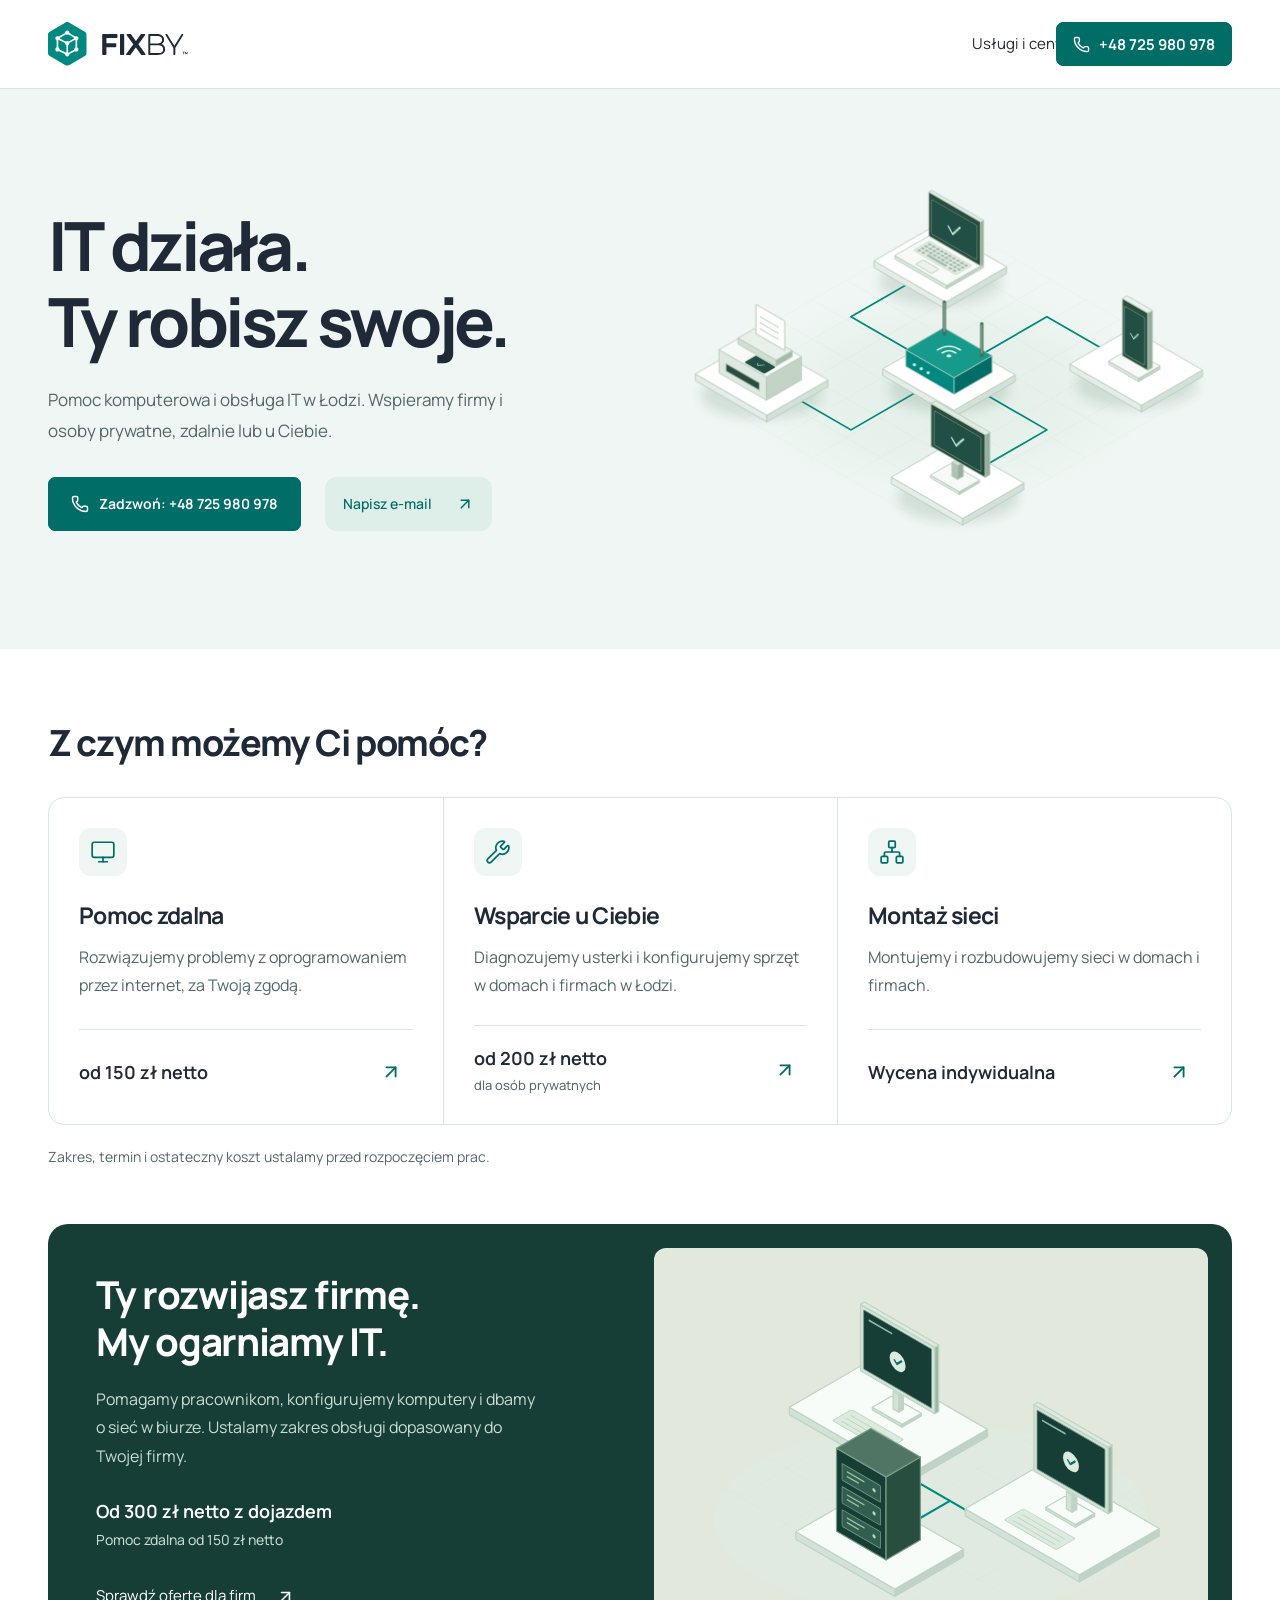
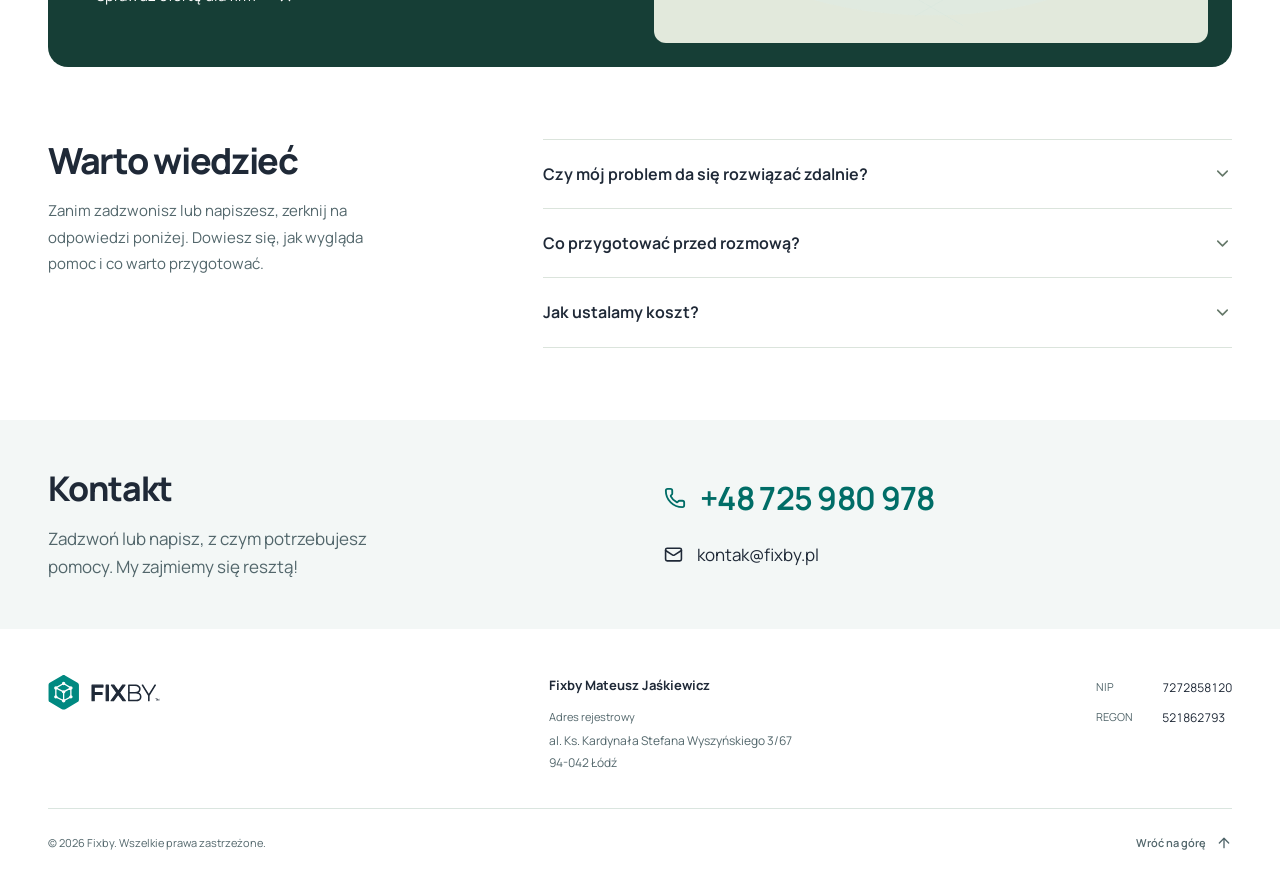
==== commit 496f76a7: "Label all service prices as net amounts" ====
--- a/index.html
+++ b/index.html
@@ -1,6 +1,6 @@
-<!DOCTYPE html><html lang="pl" data-scroll-behavior="smooth" class="manrope_7ca0e9a7-module__9W0Djq__variable manropeextended_c3e5977b-module__oD5EBG__variable"><head><meta charSet="utf-8"/><meta name="viewport" content="width=device-width, initial-scale=1"/><link rel="preload" href="/_next/static/media/manrope_latin_ext_wght_normal.p.0-hru0xfwhnbp.woff2" as="font" crossorigin="" type="font/woff2"/><link rel="preload" href="/_next/static/media/manrope_latin_wght_normal.p.1p_a2k8qd5zhp.woff2" as="font" crossorigin="" type="font/woff2"/><link rel="preload" as="image" href="/fixby-logo.svg"/><link rel="stylesheet" href="/_next/static/chunks/31b4hx_1hznzd.css" data-precedence="next"/><link rel="stylesheet" href="/_next/static/chunks/12g2xu9zjt2zy.css" data-precedence="next"/><link rel="preload" as="script" fetchPriority="low" href="/_next/static/chunks/1u5zan5bs9a7v.js"/><script src="/_next/static/chunks/2k4ea2q1pj4ke.js" async=""></script><script src="/_next/static/chunks/1mh6a-0e61pyc.js" async=""></script><script src="/_next/static/chunks/turbopack-1i5o_nt40p0cd.js" async=""></script><script src="/_next/static/chunks/3fntmmi971322.js" async=""></script><script src="/_next/static/chunks/0gv-jid4tig3e.js" async=""></script><script async="" src="https://www.googletagmanager.com/gtag/js?id=G-HXS91RTYBK"></script><title>Pomoc komputerowa i obsługa IT w Łodzi | Fixby</title><meta name="description" content="Pomoc komputerowa i obsługa IT w Łodzi. Montaż sieci LAN i Wi-Fi. Zdalnie od 150 PLN, z dojazdem od 200 PLN dla osób prywatnych i 300 PLN dla firm."/><meta name="application-name" content="Fixby"/><link rel="canonical" href="https://fixby.pl/"/><meta property="og:title" content="Pomoc komputerowa i obsługa IT w Łodzi | Fixby"/><meta property="og:description" content="Pomoc komputerowa i obsługa IT w Łodzi. Montaż sieci LAN i Wi-Fi. Zdalnie od 150 PLN, z dojazdem od 200 PLN dla osób prywatnych i 300 PLN dla firm."/><meta property="og:url" content="https://fixby.pl/"/><meta property="og:site_name" content="Fixby"/><meta property="og:locale" content="pl_PL"/><meta property="og:image" content="https://fixby.pl/opengraph-image.png"/><meta property="og:image:width" content="1200"/><meta property="og:image:height" content="630"/><meta property="og:image:alt" content="Fixby — pomoc komputerowa i obsługa IT w Łodzi"/><meta property="og:type" content="website"/><meta name="twitter:card" content="summary_large_image"/><meta name="twitter:title" content="Pomoc komputerowa i obsługa IT w Łodzi | Fixby"/><meta name="twitter:description" content="Pomoc komputerowa i obsługa IT w Łodzi. Montaż sieci LAN i Wi-Fi. Zdalnie od 150 PLN, z dojazdem od 200 PLN dla osób prywatnych i 300 PLN dla firm."/><meta name="twitter:image" content="https://fixby.pl/opengraph-image.png"/><link rel="icon" href="/icon.svg?icon.09yfgx8n2znwu.svg" sizes="any" type="image/svg+xml"/><script id="google-analytics">
+<!DOCTYPE html><html lang="pl" data-scroll-behavior="smooth" class="manrope_7ca0e9a7-module__9W0Djq__variable manropeextended_c3e5977b-module__oD5EBG__variable"><head><meta charSet="utf-8"/><meta name="viewport" content="width=device-width, initial-scale=1"/><link rel="preload" href="/_next/static/media/manrope_latin_ext_wght_normal.p.0-hru0xfwhnbp.woff2" as="font" crossorigin="" type="font/woff2"/><link rel="preload" href="/_next/static/media/manrope_latin_wght_normal.p.1p_a2k8qd5zhp.woff2" as="font" crossorigin="" type="font/woff2"/><link rel="preload" as="image" href="/fixby-logo.svg"/><link rel="stylesheet" href="/_next/static/chunks/31b4hx_1hznzd.css" data-precedence="next"/><link rel="stylesheet" href="/_next/static/chunks/12g2xu9zjt2zy.css" data-precedence="next"/><link rel="preload" as="script" fetchPriority="low" href="/_next/static/chunks/1u5zan5bs9a7v.js"/><script src="/_next/static/chunks/2k4ea2q1pj4ke.js" async=""></script><script src="/_next/static/chunks/1mh6a-0e61pyc.js" async=""></script><script src="/_next/static/chunks/turbopack-1i5o_nt40p0cd.js" async=""></script><script src="/_next/static/chunks/3fntmmi971322.js" async=""></script><script src="/_next/static/chunks/0gv-jid4tig3e.js" async=""></script><script async="" src="https://www.googletagmanager.com/gtag/js?id=G-HXS91RTYBK"></script><title>Pomoc komputerowa i obsługa IT w Łodzi | Fixby</title><meta name="description" content="Pomoc komputerowa i obsługa IT w Łodzi. Montaż sieci LAN i Wi-Fi. Zdalnie od 150 PLN netto, z dojazdem od 200 PLN netto dla osób prywatnych i 300 PLN netto dla firm."/><meta name="application-name" content="Fixby"/><link rel="canonical" href="https://fixby.pl/"/><meta property="og:title" content="Pomoc komputerowa i obsługa IT w Łodzi | Fixby"/><meta property="og:description" content="Pomoc komputerowa i obsługa IT w Łodzi. Montaż sieci LAN i Wi-Fi. Zdalnie od 150 PLN netto, z dojazdem od 200 PLN netto dla osób prywatnych i 300 PLN netto dla firm."/><meta property="og:url" content="https://fixby.pl/"/><meta property="og:site_name" content="Fixby"/><meta property="og:locale" content="pl_PL"/><meta property="og:image" content="https://fixby.pl/opengraph-image.png"/><meta property="og:image:width" content="1200"/><meta property="og:image:height" content="630"/><meta property="og:image:alt" content="Fixby — pomoc komputerowa i obsługa IT w Łodzi"/><meta property="og:type" content="website"/><meta name="twitter:card" content="summary_large_image"/><meta name="twitter:title" content="Pomoc komputerowa i obsługa IT w Łodzi | Fixby"/><meta name="twitter:description" content="Pomoc komputerowa i obsługa IT w Łodzi. Montaż sieci LAN i Wi-Fi. Zdalnie od 150 PLN netto, z dojazdem od 200 PLN netto dla osób prywatnych i 300 PLN netto dla firm."/><meta name="twitter:image" content="https://fixby.pl/opengraph-image.png"/><link rel="icon" href="/icon.svg?icon.09yfgx8n2znwu.svg" sizes="any" type="image/svg+xml"/><script id="google-analytics">
           window.dataLayer = window.dataLayer || [];
           function gtag(){dataLayer.push(arguments);}
           gtag('js', new Date());
           gtag('config', 'G-HXS91RTYBK');
-        </script><script src="/_next/static/chunks/0cz1d0mv5g_q7.js" noModule=""></script></head><body><div hidden=""><!--$--><!--/$--></div><script type="application/ld+json">{"@context":"https://schema.org","@graph":[{"@type":"LocalBusiness","@id":"https://fixby.pl/#firma","name":"Fixby","legalName":"Fixby Mateusz Jaśkiewicz","url":"https://fixby.pl/","logo":"https://fixby.pl/fixby-logo.svg","image":"https://fixby.pl/opengraph-image.png","description":"Pomoc komputerowa, obsługa IT firm oraz montaż sieci LAN i Wi-Fi. Obsługa u klienta w Łodzi i pomoc zdalna.","telephone":"+48 725 980 978","email":"kontak@fixby.pl","taxID":"7272858120","identifier":{"@type":"PropertyValue","propertyID":"REGON","value":"521862793"},"address":{"@type":"PostalAddress","streetAddress":"al. Ks. Kardynała Stefana Wyszyńskiego 3/67","postalCode":"94-042","addressLocality":"Łódź","addressCountry":"PL"},"areaServed":{"@type":"City","name":"Łódź"}},{"@type":"WebSite","@id":"https://fixby.pl/#strona","url":"https://fixby.pl/","name":"Fixby","inLanguage":"pl-PL","publisher":{"@id":"https://fixby.pl/#firma"}}]}</script><div class="page-shell"><a class="skip-link" href="#main">Przejdź do treści</a><header class="site-header-module__O2uXQG__header"><div class="container site-header-module__O2uXQG__inner"><a class="site-header-module__O2uXQG__logo" aria-label="Fixby, strona główna" href="/"><img src="/fixby-logo.svg" alt="Fixby" width="140" height="44"/></a><nav id="site-navigation" class="site-header-module__O2uXQG__nav" data-open="false" data-call-visible="false" aria-label="Nawigacja główna"><a href="#uslugi">Usługi i ceny</a><a href="#dla-firm">Dla firm</a><a href="#kontakt">Kontakt</a></nav><a class="site-header-module__O2uXQG__call" data-visible="false" aria-hidden="true" tabindex="-1" href="tel:+48725980978" aria-label="Zadzwoń do Fixby: +48 725 980 978"><svg xmlns="http://www.w3.org/2000/svg" width="17" height="17" viewBox="0 0 24 24" fill="none" stroke="currentColor" stroke-width="2" stroke-linecap="round" stroke-linejoin="round" class="lucide lucide-phone" aria-hidden="true"><path d="M13.832 16.568a1 1 0 0 0 1.213-.303l.355-.465A2 2 0 0 1 17 15h3a2 2 0 0 1 2 2v3a2 2 0 0 1-2 2A18 18 0 0 1 2 4a2 2 0 0 1 2-2h3a2 2 0 0 1 2 2v3a2 2 0 0 1-.8 1.6l-.468.351a1 1 0 0 0-.292 1.233 14 14 0 0 0 6.392 6.384"></path></svg><span class="site-header-module__O2uXQG__number">+48 725 980 978</span><span class="site-header-module__O2uXQG__label">Zadzwoń</span></a><button class="site-header-module__O2uXQG__menuToggle" type="button" aria-label="Otwórz menu" aria-expanded="false" aria-controls="site-navigation"><svg xmlns="http://www.w3.org/2000/svg" width="23" height="23" viewBox="0 0 24 24" fill="none" stroke="currentColor" stroke-width="2" stroke-linecap="round" stroke-linejoin="round" class="lucide lucide-menu site-header-module__O2uXQG__menuIcon" aria-hidden="true"><path d="M4 5h16"></path><path d="M4 12h16"></path><path d="M4 19h16"></path></svg><svg xmlns="http://www.w3.org/2000/svg" width="23" height="23" viewBox="0 0 24 24" fill="none" stroke="currentColor" stroke-width="2" stroke-linecap="round" stroke-linejoin="round" class="lucide lucide-x site-header-module__O2uXQG__closeIcon" aria-hidden="true"><path d="M18 6 6 18"></path><path d="m6 6 12 12"></path></svg></button></div></header><main id="main"><section class="home-module__txgM7a__hero" aria-labelledby="hero-title"><div class="container home-module__txgM7a__heroGrid"><div class="home-module__txgM7a__copy"><h1 id="hero-title">IT działa.<br/>Ty robisz swoje.</h1><p>Pomoc komputerowa i obsługa IT w Łodzi. Wspieramy firmy i osoby prywatne, zdalnie lub u Ciebie.</p><div class="home-module__txgM7a__actions"><a id="hero-call" class="button" href="tel:+48725980978"><svg xmlns="http://www.w3.org/2000/svg" width="18" height="18" viewBox="0 0 24 24" fill="none" stroke="currentColor" stroke-width="2" stroke-linecap="round" stroke-linejoin="round" class="lucide lucide-phone" aria-hidden="true"><path d="M13.832 16.568a1 1 0 0 0 1.213-.303l.355-.465A2 2 0 0 1 17 15h3a2 2 0 0 1 2 2v3a2 2 0 0 1-2 2A18 18 0 0 1 2 4a2 2 0 0 1 2-2h3a2 2 0 0 1 2 2v3a2 2 0 0 1-.8 1.6l-.468.351a1 1 0 0 0-.292 1.233 14 14 0 0 0 6.392 6.384"></path></svg>Zadzwoń: <!-- -->+48 725 980 978</a><a class="home-module__txgM7a__email" href="mailto:kontak@fixby.pl"><span>Napisz e-mail</span><svg xmlns="http://www.w3.org/2000/svg" width="18" height="18" viewBox="0 0 24 24" fill="none" stroke="currentColor" stroke-width="2" stroke-linecap="round" stroke-linejoin="round" class="lucide lucide-arrow-up-right home-module__txgM7a__emailArrow" aria-hidden="true"><path d="M7 7h10v10"></path><path d="M7 17 17 7"></path></svg></a></div></div><div class="home-module__txgM7a__illustration"><button class="network-illustration-module___7VqtG__scene" type="button" aria-label="Powtórz animację połączenia urządzeń" aria-disabled="false"><svg class="iso-art" viewBox="-214 -75 1148 770" role="img" aria-labelledby="fixby-network-title fixby-network-description" focusable="false"><title id="fixby-network-title">Jedna sieć. Wszystko połączone.</title><desc id="fixby-network-description">Ilustracja sieci: router kolejno łączy laptop, telefon, drukarkę i monitor. Sygnał biegnie przewodami, a połączone urządzenia wyświetlają znacznik potwierdzenia.</desc><defs><filter id="fixby-iso-shadow" x="-40%" y="-40%" width="180%" height="220%"><feGaussianBlur stdDeviation="9"></feGaussianBlur></filter><radialGradient id="fixby-floor-light"><stop stop-color="#DFECE3" stop-opacity=".7"></stop><stop offset=".6" stop-color="#DFECE3" stop-opacity=".4"></stop><stop offset="1" stop-color="#EFF6F3" stop-opacity="0"></stop></radialGradient><radialGradient id="fixby-grid-fade"><stop offset=".4" stop-color="white"></stop><stop offset=".75" stop-color="white" stop-opacity=".6"></stop><stop offset="1" stop-color="white" stop-opacity="0"></stop></radialGradient><mask id="fixby-grid-mask" maskUnits="userSpaceOnUse" x="-214" y="-10" width="1148" height="680"><rect x="-214" y="-10" width="1148" height="680" fill="url(#fixby-grid-fade)"></rect></mask></defs><ellipse cx="360" cy="362" rx="460" ry="240" fill="url(#fixby-floor-light)"></ellipse><g class="network-grid" opacity=".5" mask="url(#fixby-grid-mask)"><polyline points="360.0,10.0 -194.2,330.0" fill="none" stroke="#AFCBBB" stroke-width="1" stroke-linecap="round" stroke-linejoin="round"></polyline><polyline points="360.0,10.0 914.2,330.0" fill="none" stroke="#AFCBBB" stroke-width="1" stroke-linecap="round" stroke-linejoin="round"></polyline><polyline points="429.3,50.0 -125.0,370.0" fill="none" stroke="#AFCBBB" stroke-width="1" stroke-linecap="round" stroke-linejoin="round"></polyline><polyline points="290.7,50.0 845.0,370.0" fill="none" stroke="#AFCBBB" stroke-width="1" stroke-linecap="round" stroke-linejoin="round"></polyline><polyline points="498.6,90.0 -55.7,410.0" fill="none" stroke="#AFCBBB" stroke-width="1" stroke-linecap="round" stroke-linejoin="round"></polyline><polyline points="221.4,90.0 775.7,410.0" fill="none" stroke="#AFCBBB" stroke-width="1" stroke-linecap="round" stroke-linejoin="round"></polyline><polyline points="567.8,130.0 13.6,450.0" fill="none" stroke="#AFCBBB" stroke-width="1" stroke-linecap="round" stroke-linejoin="round"></polyline><polyline points="152.2,130.0 706.4,450.0" fill="none" stroke="#AFCBBB" stroke-width="1" stroke-linecap="round" stroke-linejoin="round"></polyline><polyline points="637.1,170.0 82.9,490.0" fill="none" stroke="#AFCBBB" stroke-width="1" stroke-linecap="round" stroke-linejoin="round"></polyline><polyline points="82.9,170.0 637.1,490.0" fill="none" stroke="#AFCBBB" stroke-width="1" stroke-linecap="round" stroke-linejoin="round"></polyline><polyline points="706.4,210.0 152.2,530.0" fill="none" stroke="#AFCBBB" stroke-width="1" stroke-linecap="round" stroke-linejoin="round"></polyline><polyline points="13.6,210.0 567.8,530.0" fill="none" stroke="#AFCBBB" stroke-width="1" stroke-linecap="round" stroke-linejoin="round"></polyline><polyline points="775.7,250.0 221.4,570.0" fill="none" stroke="#AFCBBB" stroke-width="1" stroke-linecap="round" stroke-linejoin="round"></polyline><polyline points="-55.7,250.0 498.6,570.0" fill="none" stroke="#AFCBBB" stroke-width="1" stroke-linecap="round" stroke-linejoin="round"></polyline><polyline points="845.0,290.0 290.7,610.0" fill="none" stroke="#AFCBBB" stroke-width="1" stroke-linecap="round" stroke-linejoin="round"></polyline><polyline points="-125.0,290.0 429.3,610.0" fill="none" stroke="#AFCBBB" stroke-width="1" stroke-linecap="round" stroke-linejoin="round"></polyline><polyline points="914.2,330.0 360.0,650.0" fill="none" stroke="#AFCBBB" stroke-width="1" stroke-linecap="round" stroke-linejoin="round"></polyline><polyline points="-194.2,330.0 360.0,650.0" fill="none" stroke="#AFCBBB" stroke-width="1" stroke-linecap="round" stroke-linejoin="round"></polyline></g><g class="network-equipment" transform="translate(360 330) scale(1.35) translate(-360 -330)"><g class="network-cables"><path d="M347.0 159.5L212.8 237.0L360.0 322.0"></path><path d="M641.5 314.5L507.2 237.0L360.0 322.0"></path><path d="M78.6 329.5L212.8 407.0L360.0 322.0"></path><path d="M373.0 484.5L507.2 407.0L360.0 322.0"></path></g><g class="network-links"><path d="M360.0 322.0L212.8 237.0L347.0 159.5" data-connection="1" pathLength="1"></path><path d="M360.0 322.0L507.2 237.0L641.5 314.5" data-connection="2" pathLength="1"></path><path d="M360.0 322.0L212.8 407.0L78.6 329.5" data-connection="3" pathLength="1"></path><path d="M360.0 322.0L507.2 407.0L373.0 484.5" data-connection="4" pathLength="1"></path></g><g class="network-pulses"><path d="M360.0 322.0L212.8 237.0L347.0 159.5" data-pulse="1" pathLength="1"></path><path d="M360.0 322.0L507.2 237.0L641.5 314.5" data-pulse="2" pathLength="1"></path><path d="M360.0 322.0L212.8 407.0L78.6 329.5" data-pulse="3" pathLength="1"></path><path d="M360.0 322.0L507.2 407.0L373.0 484.5" data-pulse="4" pathLength="1"></path></g><g class="iso-device" data-device="1"><ellipse cx="347.01" cy="184.5" rx="91" ry="35" fill="#648773" opacity=".20" filter="url(#fixby-iso-shadow)"></ellipse><polygon points="247.4,163.0 354.8,225.0 354.8,215.0 247.4,153.0" fill="#E4EDE6" stroke="#B3C7B9" stroke-width="1.2" stroke-linejoin="round"></polygon><polygon points="446.6,172.0 354.8,225.0 354.8,215.0 446.6,162.0" fill="#D4E1D7" stroke="#B3C7B9" stroke-width="1.2" stroke-linejoin="round"></polygon><polygon points="339.2,100.0 446.6,162.0 354.8,215.0 247.4,153.0" fill="#fff" stroke="#B3C7B9" stroke-width="1.2" stroke-linejoin="round"></polygon><g class="iso-device-body"><polygon points="278.6,150.0 356.5,195.0 356.5,190.0 278.6,145.0" fill="#DEE9E0" stroke="#B3C7B9" stroke-width="1.2" stroke-linejoin="round"></polygon><polygon points="412.0,163.0 356.5,195.0 356.5,190.0 412.0,158.0" fill="#C3D4C7" stroke="#B3C7B9" stroke-width="1.2" stroke-linejoin="round"></polygon><polygon points="334.0,113.0 412.0,158.0 356.5,190.0 278.6,145.0" fill="#F7FAF6" stroke="#B3C7B9" stroke-width="1.2" stroke-linejoin="round"></polygon><polygon points="329.7,115.5 407.6,160.5 407.6,94.5 329.7,49.5" fill="#294D3E" stroke="#B3C7B9" stroke-width="1.2" stroke-linejoin="round"></polygon><polygon points="412.0,158.0 407.6,160.5 407.6,94.5 412.0,92.0" fill="#94AC9A" stroke="#B3C7B9" stroke-width="1.2" stroke-linejoin="round"></polygon><polygon points="334.0,47.0 412.0,92.0 407.6,94.5 329.7,49.5" fill="#E4EFE6" stroke="#B3C7B9" stroke-width="1.2" stroke-linejoin="round"></polygon><polygon points="334.0,112.0 401.6,151.0 401.6,100.0 334.0,61.0" fill="#173D36" stroke="#789A83" stroke-width="1.2" stroke-linejoin="round"></polygon><g class="laptop-controls" transform="matrix(0.866 0.5 -0.866 0.5 334 113)"><rect x="8" y="12" width="74" height="28" rx="2" fill="#E3ECE4" stroke="#C1D2C4" stroke-width=".8"></rect><g fill="#A4BCAC"><g><rect x="11" y="15" width="5" height="4" rx=".7"></rect><rect x="18" y="15" width="5" height="4" rx=".7"></rect><rect x="25" y="15" width="5" height="4" rx=".7"></rect><rect x="32" y="15" width="5" height="4" rx=".7"></rect><rect x="39" y="15" width="5" height="4" rx=".7"></rect><rect x="46" y="15" width="5" height="4" rx=".7"></rect><rect x="53" y="15" width="5" height="4" rx=".7"></rect><rect x="60" y="15" width="5" height="4" rx=".7"></rect><rect x="67" y="15" width="5" height="4" rx=".7"></rect><rect x="74" y="15" width="5" height="4" rx=".7"></rect></g><g><rect x="11" y="21" width="5" height="4" rx=".7"></rect><rect x="18" y="21" width="5" height="4" rx=".7"></rect><rect x="25" y="21" width="5" height="4" rx=".7"></rect><rect x="32" y="21" width="5" height="4" rx=".7"></rect><rect x="39" y="21" width="5" height="4" rx=".7"></rect><rect x="46" y="21" width="5" height="4" rx=".7"></rect><rect x="53" y="21" width="5" height="4" rx=".7"></rect><rect x="60" y="21" width="5" height="4" rx=".7"></rect><rect x="67" y="21" width="5" height="4" rx=".7"></rect><rect x="74" y="21" width="5" height="4" rx=".7"></rect></g><g><rect x="11" y="27" width="5" height="4" rx=".7"></rect><rect x="18" y="27" width="5" height="4" rx=".7"></rect><rect x="25" y="27" width="5" height="4" rx=".7"></rect><rect x="32" y="27" width="5" height="4" rx=".7"></rect><rect x="39" y="27" width="5" height="4" rx=".7"></rect><rect x="46" y="27" width="5" height="4" rx=".7"></rect><rect x="53" y="27" width="5" height="4" rx=".7"></rect><rect x="60" y="27" width="5" height="4" rx=".7"></rect><rect x="67" y="27" width="5" height="4" rx=".7"></rect><rect x="74" y="27" width="5" height="4" rx=".7"></rect></g><rect x="11" y="33" width="5" height="4" rx=".7"></rect><rect x="18" y="33" width="5" height="4" rx=".7"></rect><rect x="65" y="33" width="5" height="4" rx=".7"></rect><rect x="72" y="33" width="5" height="4" rx=".7"></rect><rect x="27" y="33" width="34" height="4" rx=".7"></rect></g><rect x="31" y="46" width="28" height="13" rx="1.5" fill="#EDF3EC" stroke="#AEC5B4" stroke-width="1"></rect></g><g class="iso-status" transform="translate(367.8 106) matrix(0.866 0.5 0 1 0 0)"><g class="device-fault"><rect x="-38" y="-24.5" width="76" height="49" fill="#67413F"></rect><path d="M-10.200000000000001,-8.160000000000002 L10.200000000000001,8.160000000000002 M10.200000000000001,-8.160000000000002 L-10.200000000000001,8.160000000000002" fill="none" stroke="#F0AAA0" stroke-width="2.5500000000000003" stroke-linecap="round"></path></g><g class="device-ok"><rect x="-38" y="-24.5" width="76" height="49" fill="#214F45"></rect><path class="status-check" d="M-10.200000000000001,0 L-2.448,8.160000000000002 L10.200000000000001,-8.160000000000002" pathLength="1" fill="none" stroke="#C3E8D5" stroke-width="2.5500000000000003"></path></g></g></g></g><g class="iso-device" data-device="2"><ellipse cx="641.45" cy="339.5" rx="91" ry="35" fill="#648773" opacity=".20" filter="url(#fixby-iso-shadow)"></ellipse><polygon points="541.9,318.0 649.2,380.0 649.2,370.0 541.9,308.0" fill="#E4EDE6" stroke="#B3C7B9" stroke-width="1.2" stroke-linejoin="round"></polygon><polygon points="741.0,327.0 649.2,380.0 649.2,370.0 741.0,317.0" fill="#D4E1D7" stroke="#B3C7B9" stroke-width="1.2" stroke-linejoin="round"></polygon><polygon points="633.7,255.0 741.0,317.0 649.2,370.0 541.9,308.0" fill="#fff" stroke="#B3C7B9" stroke-width="1.2" stroke-linejoin="round"></polygon><g class="iso-device-body"><polygon points="599.9,308.5 644.9,334.5 644.9,329.5 599.9,303.5" fill="#DEE9E0" stroke="#B3C7B9" stroke-width="1.2" stroke-linejoin="round"></polygon><polygon points="677.0,316.0 644.9,334.5 644.9,329.5 677.0,311.0" fill="#C3D4C7" stroke="#B3C7B9" stroke-width="1.2" stroke-linejoin="round"></polygon><polygon points="631.9,285.0 677.0,311.0 644.9,329.5 599.9,303.5" fill="#F7FAF6" stroke="#B3C7B9" stroke-width="1.2" stroke-linejoin="round"></polygon><polygon points="620.7,295.5 658.8,317.5 658.8,231.5 620.7,209.5" fill="#294D3E" stroke="#B3C7B9" stroke-width="1.2" stroke-linejoin="round"></polygon><polygon points="665.7,313.5 658.8,317.5 658.8,231.5 665.7,227.5" fill="#94AC9A" stroke="#B3C7B9" stroke-width="1.2" stroke-linejoin="round"></polygon><polygon points="627.6,205.5 665.7,227.5 658.8,231.5 620.7,209.5" fill="#ECF3EB" stroke="#B3C7B9" stroke-width="1.2" stroke-linejoin="round"></polygon><polygon points="624.1,292.5 653.6,309.5 653.6,238.5 624.1,221.5" fill="#173D36" stroke="#8AAA93" stroke-width="1.2" stroke-linejoin="round"></polygon><polyline points="633.7,232.0 644.0,238.0" fill="none" stroke="#B0CABA" stroke-width="2" stroke-linecap="round" stroke-linejoin="round"></polyline><g class="iso-status" transform="translate(638.85 265.5) matrix(0.866 0.5 0 1 0 0)"><g class="device-fault"><rect x="-16" y="-34.5" width="32" height="69" fill="#67413F"></rect><path d="M-6.800000000000001,-5.440000000000001 L6.800000000000001,5.440000000000001 M6.800000000000001,-5.440000000000001 L-6.800000000000001,5.440000000000001" fill="none" stroke="#F0AAA0" stroke-width="1.7000000000000002" stroke-linecap="round"></path></g><g class="device-ok"><rect x="-16" y="-34.5" width="32" height="69" fill="#214F45"></rect><path class="status-check" d="M-6.800000000000001,0 L-1.6320000000000001,5.440000000000001 L6.800000000000001,-5.440000000000001" pathLength="1" fill="none" stroke="#C3E8D5" stroke-width="1.7000000000000002"></path></g></g></g></g><g class="iso-device" data-device="3"><ellipse cx="78.55000000000001" cy="354.5" rx="91" ry="35" fill="#648773" opacity=".20" filter="url(#fixby-iso-shadow)"></ellipse><polygon points="-21.0,333.0 86.3,395.0 86.3,385.0 -21.0,323.0" fill="#E4EDE6" stroke="#B3C7B9" stroke-width="1.2" stroke-linejoin="round"></polygon><polygon points="178.1,342.0 86.3,395.0 86.3,385.0 178.1,332.0" fill="#D4E1D7" stroke="#B3C7B9" stroke-width="1.2" stroke-linejoin="round"></polygon><polygon points="70.8,270.0 178.1,332.0 86.3,385.0 -21.0,323.0" fill="#fff" stroke="#B3C7B9" stroke-width="1.2" stroke-linejoin="round"></polygon><g class="iso-device-body"><polygon points="14.5,321.5 85.5,362.5 85.5,327.5 14.5,286.5" fill="#DEE9E0" stroke="#B3C7B9" stroke-width="1.2" stroke-linejoin="round"></polygon><polygon points="138.3,332.0 85.5,362.5 85.5,327.5 138.3,297.0" fill="#C3D4C7" stroke="#B3C7B9" stroke-width="1.2" stroke-linejoin="round"></polygon><polygon points="67.3,256.0 138.3,297.0 85.5,327.5 14.5,286.5" fill="#F7FAF6" stroke="#B3C7B9" stroke-width="1.2" stroke-linejoin="round"></polygon><polygon points="43.0,278.0 100.2,311.0 100.2,302.0 43.0,269.0" fill="#D1DFD3" stroke="#B3C7B9" stroke-width="1.2" stroke-linejoin="round"></polygon><polygon points="124.4,297.0 100.2,311.0 100.2,302.0 124.4,288.0" fill="#A5BAAB" stroke="#B3C7B9" stroke-width="1.2" stroke-linejoin="round"></polygon><polygon points="67.3,255.0 124.4,288.0 100.2,302.0 43.0,269.0" fill="#E8F0E7" stroke="#B3C7B9" stroke-width="1.2" stroke-linejoin="round"></polygon><polygon points="69.9,262.5 113.2,287.5 113.2,243.5 69.9,218.5" fill="#fff" stroke="#ADBFAD" stroke-width="1.2" stroke-linejoin="round"></polygon><polyline points="76.0,255.0 103.7,271.0" fill="none" stroke="#B6CBBC" stroke-width="1.5" stroke-linecap="round" stroke-linejoin="round"></polyline><polyline points="76.0,246.0 103.7,262.0" fill="none" stroke="#B6CBBC" stroke-width="1.5" stroke-linecap="round" stroke-linejoin="round"></polyline><polyline points="76.0,237.0 103.7,253.0" fill="none" stroke="#B6CBBC" stroke-width="1.5" stroke-linecap="round" stroke-linejoin="round"></polyline><polygon points="24.9,318.5 75.1,347.5 75.1,336.5 24.9,307.5" fill="#294D3E" stroke="#B3C7B9" stroke-width="1.2" stroke-linejoin="round"></polygon><g class="printer-display" transform="translate(76.0 309.0) matrix(0.866 0.5 -0.866 0.5 0 0)"><rect x="-17" y="-10" width="34" height="20" rx="2" fill="#173D36" stroke="#83A58D" stroke-width="1.2"></rect><g class="iso-status"><g class="device-fault"><rect x="-16" y="-9" width="32" height="18" fill="#67413F"></rect><path d="M-4,-3.2 L4,3.2 M4,-3.2 L-4,3.2" fill="none" stroke="#F0AAA0" stroke-width="1.5" stroke-linecap="round"></path></g><g class="device-ok"><rect x="-16" y="-9" width="32" height="18" fill="#214F45"></rect><path class="status-check" d="M-4,0 L-0.96,3.2 L4,-3.2" pathLength="1" fill="none" stroke="#C3E8D5" stroke-width="1.5"></path></g></g></g></g></g><g class="iso-hub" data-network-hub="true"><ellipse cx="360.0" cy="347.0" rx="91" ry="35" fill="#648773" opacity=".20" filter="url(#fixby-iso-shadow)"></ellipse><polygon points="260.4,325.5 367.8,387.5 367.8,377.5 260.4,315.5" fill="#E4EDE6" stroke="#B3C7B9" stroke-width="1.2" stroke-linejoin="round"></polygon><polygon points="459.6,334.5 367.8,387.5 367.8,377.5 459.6,324.5" fill="#D4E1D7" stroke="#B3C7B9" stroke-width="1.2" stroke-linejoin="round"></polygon><polygon points="352.2,262.5 459.6,324.5 367.8,377.5 260.4,315.5" fill="#fff" stroke="#B3C7B9" stroke-width="1.2" stroke-linejoin="round"></polygon><g class="hub-body"><polygon points="295.1,311.5 367.8,353.5 367.8,328.5 295.1,286.5" fill="#008981" stroke="#B3C7B9" stroke-width="1.2" stroke-linejoin="round"></polygon><polygon points="424.9,320.5 367.8,353.5 367.8,328.5 424.9,295.5" fill="#006D67" stroke="#B3C7B9" stroke-width="1.2" stroke-linejoin="round"></polygon><polygon points="352.2,253.5 424.9,295.5 367.8,328.5 295.1,286.5" fill="#169A8C" stroke="#B3C7B9" stroke-width="1.2" stroke-linejoin="round"></polygon><polyline points="353.1,263.0 353.1,215.0" fill="none" stroke="#476B57" stroke-width="5" stroke-linecap="round" stroke-linejoin="round"></polyline><polyline points="353.1,259.0 353.1,217.0" fill="none" stroke="#92AD9A" stroke-width="2" stroke-linecap="round" stroke-linejoin="round"></polyline><polyline points="409.4,295.5 409.4,247.5" fill="none" stroke="#476B57" stroke-width="5" stroke-linecap="round" stroke-linejoin="round"></polyline><polyline points="409.4,291.5 409.4,249.5" fill="none" stroke="#92AD9A" stroke-width="2" stroke-linecap="round" stroke-linejoin="round"></polyline><circle cx="308.04" cy="309.0" r="2.4" fill="#D9F4DE"></circle><circle cx="318.432" cy="315.0" r="2.4" fill="#D9F4DE"></circle><circle cx="328.824" cy="321.0" r="2.4" fill="#D9F4DE"></circle><g transform="translate(360.0 290.0) scale(1 .65)" fill="none" stroke="#F5FFF7" stroke-width="3" stroke-linecap="round"><path class="iso-wave" d="M-17-5Q0-22 17-5"></path><path class="iso-wave" d="M-10 2Q0-8 10 2"></path><circle cx="0" cy="9" r="2" fill="#F5FFF7"></circle></g></g></g><g class="iso-device" data-device="4"><ellipse cx="372.99" cy="509.5" rx="91" ry="35" fill="#648773" opacity=".20" filter="url(#fixby-iso-shadow)"></ellipse><polygon points="273.4,488.0 380.8,550.0 380.8,540.0 273.4,478.0" fill="#E4EDE6" stroke="#B3C7B9" stroke-width="1.2" stroke-linejoin="round"></polygon><polygon points="472.6,497.0 380.8,550.0 380.8,540.0 472.6,487.0" fill="#D4E1D7" stroke="#B3C7B9" stroke-width="1.2" stroke-linejoin="round"></polygon><polygon points="365.2,425.0 472.6,487.0 380.8,540.0 273.4,478.0" fill="#fff" stroke="#B3C7B9" stroke-width="1.2" stroke-linejoin="round"></polygon><g class="iso-device-body"><polygon points="332.3,479.0 375.6,504.0 375.6,500.0 332.3,475.0" fill="#DEE9E0" stroke="#B3C7B9" stroke-width="1.2" stroke-linejoin="round"></polygon><polygon points="405.9,486.5 375.6,504.0 375.6,500.0 405.9,482.5" fill="#C3D4C7" stroke="#B3C7B9" stroke-width="1.2" stroke-linejoin="round"></polygon><polygon points="362.6,457.5 405.9,482.5 375.6,500.0 332.3,475.0" fill="#F7FAF6" stroke="#B3C7B9" stroke-width="1.2" stroke-linejoin="round"></polygon><polygon points="364.3,476.5 373.0,481.5 373.0,460.5 364.3,455.5" fill="#B0C4B4" stroke="#B3C7B9" stroke-width="1.2" stroke-linejoin="round"></polygon><polygon points="381.6,476.5 373.0,481.5 373.0,460.5 381.6,455.5" fill="#95AF9E" stroke="#B3C7B9" stroke-width="1.2" stroke-linejoin="round"></polygon><polygon points="373.0,450.5 381.6,455.5 373.0,460.5 364.3,455.5" fill="#D1DFD3" stroke="#B3C7B9" stroke-width="1.2" stroke-linejoin="round"></polygon><polygon points="333.2,431.5 414.6,478.5 414.6,414.5 333.2,367.5" fill="#294D3E" stroke="#B3C7B9" stroke-width="1.2" stroke-linejoin="round"></polygon><polygon points="421.5,474.5 414.6,478.5 414.6,414.5 421.5,410.5" fill="#95AF9E" stroke="#B3C7B9" stroke-width="1.2" stroke-linejoin="round"></polygon><polygon points="340.1,363.5 421.5,410.5 414.6,414.5 333.2,367.5" fill="#E0EBE2" stroke="#B3C7B9" stroke-width="1.2" stroke-linejoin="round"></polygon><polygon points="338.4,429.5 407.6,469.5 407.6,418.5 338.4,378.5" fill="#173D36" stroke="#83A58D" stroke-width="1.2" stroke-linejoin="round"></polygon><g class="iso-status" transform="translate(373 424) matrix(0.866 0.5 0 1 0 0)"><g class="device-fault"><rect x="-39" y="-24.5" width="78" height="49" fill="#67413F"></rect><path d="M-10.200000000000001,-8.160000000000002 L10.200000000000001,8.160000000000002 M10.200000000000001,-8.160000000000002 L-10.200000000000001,8.160000000000002" fill="none" stroke="#F0AAA0" stroke-width="2.5500000000000003" stroke-linecap="round"></path></g><g class="device-ok"><rect x="-39" y="-24.5" width="78" height="49" fill="#214F45"></rect><path class="status-check" d="M-10.200000000000001,0 L-2.448,8.160000000000002 L10.200000000000001,-8.160000000000002" pathLength="1" fill="none" stroke="#C3E8D5" stroke-width="2.5500000000000003"></path></g></g></g></g></g></svg></button></div></div></section><section id="uslugi" class="home-module__txgM7a__services" aria-labelledby="services-title"><div class="container"><h2 id="services-title">Z czym możemy Ci pomóc?</h2><div class="home-module__txgM7a__serviceList"><a class="home-module__txgM7a__service" aria-label="Pomoc zdalna" href="/zdalna-pomoc-komputerowa/"><span class="home-module__txgM7a__serviceIcon"><svg xmlns="http://www.w3.org/2000/svg" width="26" height="26" viewBox="0 0 24 24" fill="none" stroke="currentColor" stroke-width="1.6" stroke-linecap="round" stroke-linejoin="round" class="lucide lucide-monitor" aria-hidden="true"><rect width="20" height="14" x="2" y="3" rx="2"></rect><line x1="8" x2="16" y1="21" y2="21"></line><line x1="12" x2="12" y1="17" y2="21"></line></svg></span><h3>Pomoc zdalna</h3><p>Rozwiązujemy problemy z oprogramowaniem przez internet, za Twoją zgodą.</p><div class="home-module__txgM7a__serviceBottom"><p class="home-module__txgM7a__price">od 150 zł</p><span class="home-module__txgM7a__detailLink" aria-hidden="true"><svg xmlns="http://www.w3.org/2000/svg" width="22" height="22" viewBox="0 0 24 24" fill="none" stroke="currentColor" stroke-width="2" stroke-linecap="round" stroke-linejoin="round" class="lucide lucide-arrow-up-right" aria-hidden="true"><path d="M7 7h10v10"></path><path d="M7 17 17 7"></path></svg></span></div></a><a class="home-module__txgM7a__service" aria-label="Wsparcie u Ciebie" href="/pomoc-komputerowa-lodz/"><span class="home-module__txgM7a__serviceIcon"><svg xmlns="http://www.w3.org/2000/svg" width="26" height="26" viewBox="0 0 24 24" fill="none" stroke="currentColor" stroke-width="1.6" stroke-linecap="round" stroke-linejoin="round" class="lucide lucide-wrench" aria-hidden="true"><path d="M14.7 6.3a1 1 0 0 0 0 1.4l1.6 1.6a1 1 0 0 0 1.4 0l3.106-3.105c.32-.322.863-.22.983.218a6 6 0 0 1-8.259 7.057l-7.91 7.91a1 1 0 0 1-2.999-3l7.91-7.91a6 6 0 0 1 7.057-8.259c.438.12.54.662.219.984z"></path></svg></span><h3>Wsparcie u Ciebie</h3><p>Diagnozujemy usterki i konfigurujemy sprzęt w domach i firmach w Łodzi.</p><div class="home-module__txgM7a__serviceBottom"><p class="home-module__txgM7a__price">od 200 zł<span> <!-- -->dla osób prywatnych</span></p><span class="home-module__txgM7a__detailLink" aria-hidden="true"><svg xmlns="http://www.w3.org/2000/svg" width="22" height="22" viewBox="0 0 24 24" fill="none" stroke="currentColor" stroke-width="2" stroke-linecap="round" stroke-linejoin="round" class="lucide lucide-arrow-up-right" aria-hidden="true"><path d="M7 7h10v10"></path><path d="M7 17 17 7"></path></svg></span></div></a><a class="home-module__txgM7a__service" aria-label="Montaż sieci" href="/montaz-sieci-lan-wifi-lodz/"><span class="home-module__txgM7a__serviceIcon"><svg xmlns="http://www.w3.org/2000/svg" width="26" height="26" viewBox="0 0 24 24" fill="none" stroke="currentColor" stroke-width="1.6" stroke-linecap="round" stroke-linejoin="round" class="lucide lucide-network" aria-hidden="true"><rect x="16" y="16" width="6" height="6" rx="1"></rect><rect x="2" y="16" width="6" height="6" rx="1"></rect><rect x="9" y="2" width="6" height="6" rx="1"></rect><path d="M5 16v-3a1 1 0 0 1 1-1h12a1 1 0 0 1 1 1v3"></path><path d="M12 12V8"></path></svg></span><h3>Montaż sieci</h3><p>Montujemy i rozbudowujemy sieci w domach i firmach.</p><div class="home-module__txgM7a__serviceBottom"><p class="home-module__txgM7a__price">Wycena indywidualna</p><span class="home-module__txgM7a__detailLink" aria-hidden="true"><svg xmlns="http://www.w3.org/2000/svg" width="22" height="22" viewBox="0 0 24 24" fill="none" stroke="currentColor" stroke-width="2" stroke-linecap="round" stroke-linejoin="round" class="lucide lucide-arrow-up-right" aria-hidden="true"><path d="M7 7h10v10"></path><path d="M7 17 17 7"></path></svg></span></div></a></div><p class="home-module__txgM7a__priceNote">Zakres, termin i ostateczny koszt ustalamy przed rozpoczęciem prac.</p></div></section><section id="dla-firm" class="container home-module__txgM7a__business" aria-labelledby="business-title"><div class="home-module__txgM7a__businessCopy"><h2 id="business-title">Ty rozwijasz firmę.<br/>My ogarniamy IT.</h2><p>Pomagamy pracownikom, konfigurujemy komputery i dbamy o sieć w biurze. Ustalamy zakres obsługi dopasowany do Twojej firmy.</p><p class="home-module__txgM7a__businessPrice">Od 300 zł z dojazdem <span>Pomoc zdalna od 150 zł</span></p><a class="home-module__txgM7a__businessLink" href="/obsluga-it-firm-lodz/">Sprawdź ofertę dla firm <svg xmlns="http://www.w3.org/2000/svg" width="19" height="19" viewBox="0 0 24 24" fill="none" stroke="currentColor" stroke-width="2" stroke-linecap="round" stroke-linejoin="round" class="lucide lucide-arrow-up-right" aria-hidden="true"><path d="M7 7h10v10"></path><path d="M7 17 17 7"></path></svg></a></div><div class="home-module__txgM7a__businessArt" aria-hidden="true"><svg viewBox="0 0 600 400" width="600" height="400" role="img" aria-labelledby="obsluga-it-firm-lodz-art-title obsluga-it-firm-lodz-art-description" focusable="false" fill="none"><title id="obsluga-it-firm-lodz-art-title">Połączone stanowiska w biurze</title><desc id="obsluga-it-firm-lodz-art-description">Dwa komputery połączone z urządzeniem sieciowym. Zielone znaczniki na monitorach sygnalizują poprawne działanie stanowisk.</desc><g><ellipse cx="300" cy="280" rx="235" ry="104" fill="#dfece3" opacity=".55"></ellipse><g fill="none" stroke="#dbe8df" stroke-width=".8"><g><polyline points="265.36,115 542.48,275"></polyline><polyline points="317.32,125 74.84,265"></polyline></g><g><polyline points="213.4,145 490.52,305"></polyline><polyline points="369.28,155 126.80000000000001,295"></polyline></g><g><polyline points="161.44,175 438.56,335"></polyline><polyline points="421.24,185 178.76,325"></polyline></g><g><polyline points="109.47999999999999,205 386.6,365"></polyline><polyline points="473.2,215 230.72,355"></polyline></g><g><polyline points="57.52000000000001,235 334.64,395"></polyline><polyline points="525.16,245 282.68,385"></polyline></g></g></g><polyline points="258.432,162 204.74,193 320.784,260 265.36,292" fill="none" stroke="#008981" stroke-width="2.4" stroke-linecap="round" stroke-linejoin="round"></polyline><polyline points="436.828,282 397.858,304.5 320.784,260" fill="none" stroke="#008981" stroke-width="2.4" stroke-linecap="round" stroke-linejoin="round"></polyline><g stroke="#bfd3c6" stroke-width="1.3" stroke-linejoin="round"><polygon points="146.718,166.5 274.886,240.5 274.886,232.5 146.718,158.5" fill="#d3e2d6"></polygon><polygon points="361.486,190.5 274.886,240.5 274.886,232.5 361.486,182.5" fill="#bfd3c6"></polygon><polygon points="233.31799999999998,108.5 361.486,182.5 274.886,232.5 146.718,158.5" fill="#f8fcf8"></polygon></g><g stroke="#bfd3c6" stroke-width="1.3" stroke-linejoin="round"><polygon points="236.6954,161.45 268.9106,180.05 268.9106,177.05 236.6954,158.45" fill="#d3e2d6"></polygon><polygon points="289.69460000000004,168.05 268.9106,180.05 268.9106,177.05 289.69460000000004,165.05" fill="#bfd3c6"></polygon><polygon points="257.4794,146.45 289.69460000000004,165.05 268.9106,177.05 236.6954,158.45" fill="#f8fcf8"></polygon></g><g stroke="#bfd3c6" stroke-width="1.3" stroke-linejoin="round"><polygon points="259.10748,160.39 265.16948,163.89 265.16948,144.89 259.10748,141.39" fill="#d3e2d6"></polygon><polygon points="270.36548,160.89 265.16948,163.89 265.16948,144.89 270.36548,141.89" fill="#bfd3c6"></polygon><polygon points="264.30348,138.39 270.36548,141.89 265.16948,144.89 259.10748,141.39" fill="#dcebdd"></polygon></g><g stroke="#bfd3c6" stroke-width="1.3" stroke-linejoin="round"><polygon points="223.792,119 304.33,165.5 304.33,93.5 223.792,47" fill="#d3e2d6"></polygon><polygon points="308.66,163 304.33,165.5 304.33,93.5 308.66,91" fill="#9bb7a5"></polygon><polygon points="228.122,44.5 308.66,91 304.33,93.5 223.792,47" fill="#dcebdd"></polygon></g><g transform="matrix(.866 .5 0 1 223.792 119)"><rect x="4" y="-68" width="85" height="64" rx="1" fill="#163e36" stroke="#709687"></rect><path d="M11 -60h27.9" stroke="#8eb8a7" stroke-width="2" stroke-linecap="round"></path><g transform="translate(46.5 -33)"><circle r="10" fill="#dcebdd"></circle><path d="m-4 0 3 3 6-6" fill="none" stroke="#006d67" stroke-width="2" stroke-linecap="round" stroke-linejoin="round"></path></g></g><g transform="matrix(.866 .5 -.866 .5 214.26600000000002 161)" fill="#dcebdd" stroke="#bfd3c6"><rect width="65" height="24" rx="2"></rect><path d="M6 7h53M6 13h53M6 19h53"></path></g><g stroke="#bfd3c6" stroke-width="1.3" stroke-linejoin="round"><polygon points="337.238,276.5 461.076,348 461.076,340 337.238,268.5" fill="#d3e2d6"></polygon><polygon points="547.6759999999999,298 461.076,348 461.076,340 547.6759999999999,290" fill="#bfd3c6"></polygon><polygon points="423.83799999999997,218.5 547.6759999999999,290 461.076,340 337.238,268.5" fill="#f8fcf8"></polygon></g><g stroke="#bfd3c6" stroke-width="1.3" stroke-linejoin="round"><polygon points="424.6174,269.95 456.8326,288.55 456.8326,285.55 424.6174,266.95" fill="#d3e2d6"></polygon><polygon points="477.6166,276.55 456.8326,288.55 456.8326,285.55 477.6166,273.55" fill="#bfd3c6"></polygon><polygon points="445.40139999999997,254.95 477.6166,273.55 456.8326,285.55 424.6174,266.95" fill="#f8fcf8"></polygon></g><g stroke="#bfd3c6" stroke-width="1.3" stroke-linejoin="round"><polygon points="447.02948000000004,268.89 453.09148,272.39 453.09148,253.39 447.02948000000004,249.89" fill="#d3e2d6"></polygon><polygon points="458.28747999999996,269.39 453.09148,272.39 453.09148,253.39 458.28747999999996,250.39" fill="#bfd3c6"></polygon><polygon points="452.22548,246.89 458.28747999999996,250.39 453.09148,253.39 447.02948000000004,249.89" fill="#dcebdd"></polygon></g><g stroke="#bfd3c6" stroke-width="1.3" stroke-linejoin="round"><polygon points="411.714,227.5 492.252,274 492.252,202 411.714,155.5" fill="#d3e2d6"></polygon><polygon points="496.582,271.5 492.252,274 492.252,202 496.582,199.5" fill="#9bb7a5"></polygon><polygon points="416.044,153 496.582,199.5 492.252,202 411.714,155.5" fill="#dcebdd"></polygon></g><g transform="matrix(.866 .5 0 1 411.714 227.5)"><rect x="4" y="-68" width="85" height="64" rx="1" fill="#163e36" stroke="#709687"></rect><path d="M11 -60h27.9" stroke="#8eb8a7" stroke-width="2" stroke-linecap="round"></path><g transform="translate(46.5 -33)"><circle r="10" fill="#dcebdd"></circle><path d="m-4 0 3 3 6-6" fill="none" stroke="#006d67" stroke-width="2" stroke-linecap="round" stroke-linejoin="round"></path></g></g><g transform="matrix(.866 .5 -.866 .5 400.456 268.5)" fill="#dcebdd" stroke="#bfd3c6"><rect width="65" height="24" rx="2"></rect><path d="M6 7h53M6 13h53M6 19h53"></path></g><g stroke="#bfd3c6" stroke-width="1.3" stroke-linejoin="round"><polygon points="153.64600000000002,301.5 261.03,363.5 261.03,355.5 153.64600000000002,293.5" fill="#d3e2d6"></polygon><polygon points="335.506,320.5 261.03,363.5 261.03,355.5 335.506,312.5" fill="#bfd3c6"></polygon><polygon points="228.122,250.5 335.506,312.5 261.03,355.5 153.64600000000002,293.5" fill="#f8fcf8"></polygon></g><g stroke="#789b86" stroke-width="1.3" stroke-linejoin="round"><polygon points="197.812,293 251.504,324 251.504,234 197.812,203" fill="#163e36"></polygon><polygon points="288.742,302.5 251.504,324 251.504,234 288.742,212.5" fill="#284e40"></polygon><polygon points="235.05,181.5 288.742,212.5 251.504,234 197.812,203" fill="#507564"></polygon></g><g transform="matrix(.866 .5 0 1 197.812 293)"><g><rect x="7" y="-77" width="48" height="18" rx="1" fill="#315e4e" stroke="#739984"></rect><path d="M13 -71h22m-22 5h15" stroke="#a0c2ab" stroke-width="1.6"></path><circle cx="47" cy="-68" r="2" fill="#b7dbbf"></circle></g><g><rect x="7" y="-52" width="48" height="18" rx="1" fill="#315e4e" stroke="#739984"></rect><path d="M13 -46h22m-22 5h15" stroke="#a0c2ab" stroke-width="1.6"></path><circle cx="47" cy="-43" r="2" fill="#b7dbbf"></circle></g><g><rect x="7" y="-27" width="48" height="18" rx="1" fill="#315e4e" stroke="#739984"></rect><path d="M13 -21h22m-22 5h15" stroke="#a0c2ab" stroke-width="1.6"></path><circle cx="47" cy="-18" r="2" fill="#b7dbbf"></circle></g></g></svg></div></section><section class="container home-module__txgM7a__questions" aria-labelledby="questions-title"><div class="home-module__txgM7a__questionsIntro"><h2 id="questions-title">Warto wiedzieć</h2><p>Zanim zadzwonisz lub napiszesz, zerknij na odpowiedzi poniżej. Dowiesz się, jak wygląda pomoc i co warto przygotować.</p></div><div class="faq-list home-module__txgM7a__faq"><details><summary>Czy mój problem da się rozwiązać zdalnie?<svg xmlns="http://www.w3.org/2000/svg" width="19" height="19" viewBox="0 0 24 24" fill="none" stroke="currentColor" stroke-width="2" stroke-linecap="round" stroke-linejoin="round" class="lucide lucide-chevron-down" aria-hidden="true"><path d="m6 9 6 6 6-6"></path></svg></summary><p>Jeśli komputer się uruchamia i ma dostęp do internetu, często wystarczy pomoc zdalna. Opisz problem, a ustalimy sposób pomocy. Połączenie odbywa się za Twoją zgodą.</p></details><details><summary>Co przygotować przed rozmową?<svg xmlns="http://www.w3.org/2000/svg" width="19" height="19" viewBox="0 0 24 24" fill="none" stroke="currentColor" stroke-width="2" stroke-linecap="round" stroke-linejoin="round" class="lucide lucide-chevron-down" aria-hidden="true"><path d="m6 9 6 6 6-6"></path></svg></summary><p>Powiedz, co nie działa i od kiedy. Jeśli widzisz komunikat błędu, zapisz jego treść. Przy wizycie potrzebny będzie też adres w Łodzi.</p></details><details><summary>Jak ustalamy koszt?<svg xmlns="http://www.w3.org/2000/svg" width="19" height="19" viewBox="0 0 24 24" fill="none" stroke="currentColor" stroke-width="2" stroke-linecap="round" stroke-linejoin="round" class="lucide lucide-chevron-down" aria-hidden="true"><path d="m6 9 6 6 6-6"></path></svg></summary><p>Podane ceny to stawki początkowe. Przed rozpoczęciem prac uzgodnimy zakres, ostateczną cenę i termin. Montaż sieci wyceniamy indywidualnie.</p></details></div></section><section id="kontakt" class="contact-section-module__Xgmh8q__contact" aria-labelledby="contact-title"><div class="container contact-section-module__Xgmh8q__panel"><div class="contact-section-module__Xgmh8q__intro"><h2 id="contact-title">Kontakt</h2><p>Zadzwoń lub napisz, z czym potrzebujesz pomocy. My zajmiemy się resztą!</p></div><div class="contact-section-module__Xgmh8q__actions"><a class="contact-section-module__Xgmh8q__call" href="tel:+48725980978"><svg xmlns="http://www.w3.org/2000/svg" width="22" height="22" viewBox="0 0 24 24" fill="none" stroke="currentColor" stroke-width="2" stroke-linecap="round" stroke-linejoin="round" class="lucide lucide-phone" aria-hidden="true"><path d="M13.832 16.568a1 1 0 0 0 1.213-.303l.355-.465A2 2 0 0 1 17 15h3a2 2 0 0 1 2 2v3a2 2 0 0 1-2 2A18 18 0 0 1 2 4a2 2 0 0 1 2-2h3a2 2 0 0 1 2 2v3a2 2 0 0 1-.8 1.6l-.468.351a1 1 0 0 0-.292 1.233 14 14 0 0 0 6.392 6.384"></path></svg><span>+48 725 980 978</span></a><a class="contact-section-module__Xgmh8q__email" href="mailto:kontak@fixby.pl"><svg xmlns="http://www.w3.org/2000/svg" width="19" height="19" viewBox="0 0 24 24" fill="none" stroke="currentColor" stroke-width="2" stroke-linecap="round" stroke-linejoin="round" class="lucide lucide-mail" aria-hidden="true"><path d="m22 7-8.991 5.727a2 2 0 0 1-2.009 0L2 7"></path><rect x="2" y="4" width="20" height="16" rx="2"></rect></svg><span>kontak@fixby.pl</span></a></div></div></section></main><footer class="contact-section-module__Xgmh8q__footer"><div class="container"><div class="contact-section-module__Xgmh8q__companyGrid"><div class="contact-section-module__Xgmh8q__brand"><a aria-label="Fixby — strona główna" href="/"><img src="/fixby-logo.svg" width="112" height="35" alt="Fixby"/></a></div><div class="contact-section-module__Xgmh8q__company"><p class="contact-section-module__Xgmh8q__companyName">Fixby Mateusz Jaśkiewicz</p><address><span>Adres rejestrowy</span>al. Ks. Kardynała Stefana Wyszyńskiego 3/67<br/>94-042<!-- --> <!-- -->Łódź</address></div><dl class="contact-section-module__Xgmh8q__identifiers"><div><dt>NIP</dt><dd>7272858120</dd></div><div><dt>REGON</dt><dd>521862793</dd></div></dl></div><div class="contact-section-module__Xgmh8q__footerBottom"><span>© <!-- -->2026<!-- --> Fixby. Wszelkie prawa zastrzeżone.</span><a href="#" class="contact-section-module__Xgmh8q__backTop">Wróć na górę <svg xmlns="http://www.w3.org/2000/svg" width="16" height="16" viewBox="0 0 24 24" fill="none" stroke="currentColor" stroke-width="2" stroke-linecap="round" stroke-linejoin="round" class="lucide lucide-arrow-up" aria-hidden="true"><path d="m5 12 7-7 7 7"></path><path d="M12 19V5"></path></svg></a></div></div></footer></div><!--$--><!--/$--><script src="/_next/static/chunks/1u5zan5bs9a7v.js" id="_R_" async=""></script><script>(self.__next_f=self.__next_f||[]).push([0])</script><script>self.__next_f.push([1,"1:\"$Sreact.fragment\"\n2:I[39756,[\"/_next/static/chunks/3fntmmi971322.js\"],\"default\"]\n3:I[37457,[\"/_next/static/chunks/3fntmmi971322.js\"],\"default\"]\n4:I[48303,[\"/_next/static/chunks/0gv-jid4tig3e.js\"],\"SiteHeader\"]\n5:I[98924,[\"/_next/static/chunks/0gv-jid4tig3e.js\"],\"HeroSection\"]\n6:I[5014,[\"/_next/static/chunks/0gv-jid4tig3e.js\"],\"default\"]\n11:I[68027,[],\"default\",1]\n:HL[\"/_next/static/chunks/31b4hx_1hznzd.css\",\"style\"]\n:HL[\"/_next/static/media/manrope_latin_ext_wght_normal.p.0-hru0xfwhnbp.woff2\",\"font\",{\"crossOrigin\":\"\",\"type\":\"font/woff2\"}]\n:HL[\"/_next/static/media/manrope_latin_wght_normal.p.1p_a2k8qd5zhp.woff2\",\"font\",{\"crossOrigin\":\"\",\"type\":\"font/woff2\"}]\n:HL[\"/_next/static/chunks/12g2xu9zjt2zy.css\",\"style\"]\n"])</script><script>self.__next_f.push([1,"0:{\"P\":null,\"c\":[\"\",\"\"],\"q\":\"\",\"i\":false,\"f\":[[[\"\",{\"children\":[\"__PAGE__\",{},\"$undefined\",\"$undefined\",4608]},\"$undefined\",\"$undefined\",4624],[[\"$\",\"$1\",\"c\",{\"children\":[[[\"$\",\"link\",\"0\",{\"rel\":\"stylesheet\",\"href\":\"/_next/static/chunks/31b4hx_1hznzd.css\",\"precedence\":\"next\",\"crossOrigin\":\"$undefined\",\"nonce\":\"$undefined\"}]],[\"$\",\"html\",null,{\"lang\":\"pl\",\"data-scroll-behavior\":\"smooth\",\"className\":\"manrope_7ca0e9a7-module__9W0Djq__variable manropeextended_c3e5977b-module__oD5EBG__variable\",\"children\":[[\"$\",\"head\",null,{\"children\":[[\"$\",\"script\",null,{\"async\":true,\"src\":\"https://www.googletagmanager.com/gtag/js?id=G-HXS91RTYBK\"}],[\"$\",\"script\",null,{\"id\":\"google-analytics\",\"dangerouslySetInnerHTML\":{\"__html\":\"\\n          window.dataLayer = window.dataLayer || [];\\n          function gtag(){dataLayer.push(arguments);}\\n          gtag('js', new Date());\\n          gtag('config', 'G-HXS91RTYBK');\\n        \"}}]]}],[\"$\",\"body\",null,{\"children\":[[\"$\",\"script\",null,{\"type\":\"application/ld+json\",\"dangerouslySetInnerHTML\":{\"__html\":\"{\\\"@context\\\":\\\"https://schema.org\\\",\\\"@graph\\\":[{\\\"@type\\\":\\\"LocalBusiness\\\",\\\"@id\\\":\\\"https://fixby.pl/#firma\\\",\\\"name\\\":\\\"Fixby\\\",\\\"legalName\\\":\\\"Fixby Mateusz Jaśkiewicz\\\",\\\"url\\\":\\\"https://fixby.pl/\\\",\\\"logo\\\":\\\"https://fixby.pl/fixby-logo.svg\\\",\\\"image\\\":\\\"https://fixby.pl/opengraph-image.png\\\",\\\"description\\\":\\\"Pomoc komputerowa, obsługa IT firm oraz montaż sieci LAN i Wi-Fi. Obsługa u klienta w Łodzi i pomoc zdalna.\\\",\\\"telephone\\\":\\\"+48 725 980 978\\\",\\\"email\\\":\\\"kontak@fixby.pl\\\",\\\"taxID\\\":\\\"7272858120\\\",\\\"identifier\\\":{\\\"@type\\\":\\\"PropertyValue\\\",\\\"propertyID\\\":\\\"REGON\\\",\\\"value\\\":\\\"521862793\\\"},\\\"address\\\":{\\\"@type\\\":\\\"PostalAddress\\\",\\\"streetAddress\\\":\\\"al. Ks. Kardynała Stefana Wyszyńskiego 3/67\\\",\\\"postalCode\\\":\\\"94-042\\\",\\\"addressLocality\\\":\\\"Łódź\\\",\\\"addressCountry\\\":\\\"PL\\\"},\\\"areaServed\\\":{\\\"@type\\\":\\\"City\\\",\\\"name\\\":\\\"Łódź\\\"}},{\\\"@type\\\":\\\"WebSite\\\",\\\"@id\\\":\\\"https://fixby.pl/#strona\\\",\\\"url\\\":\\\"https://fixby.pl/\\\",\\\"name\\\":\\\"Fixby\\\",\\\"inLanguage\\\":\\\"pl-PL\\\",\\\"publisher\\\":{\\\"@id\\\":\\\"https://fixby.pl/#firma\\\"}}]}\"}}],[\"$\",\"$L2\",null,{\"parallelRouterKey\":\"children\",\"error\":\"$undefined\",\"errorStyles\":\"$undefined\",\"errorScripts\":\"$undefined\",\"template\":[\"$\",\"$L3\",null,{}],\"templateStyles\":\"$undefined\",\"templateScripts\":\"$undefined\",\"notFound\":[[[\"$\",\"title\",null,{\"children\":\"404: This page could not be found.\"}],[\"$\",\"div\",null,{\"style\":{\"fontFamily\":\"system-ui,\\\"Segoe UI\\\",Roboto,Helvetica,Arial,sans-serif,\\\"Apple Color Emoji\\\",\\\"Segoe UI Emoji\\\"\",\"height\":\"100vh\",\"textAlign\":\"center\",\"display\":\"flex\",\"flexDirection\":\"column\",\"alignItems\":\"center\",\"justifyContent\":\"center\"},\"children\":[\"$\",\"div\",null,{\"children\":[[\"$\",\"style\",null,{\"dangerouslySetInnerHTML\":{\"__html\":\"body{color:#000;background:#fff;margin:0}.next-error-h1{border-right:1px solid rgba(0,0,0,.3)}@media (prefers-color-scheme:dark){body{color:#fff;background:#000}.next-error-h1{border-right:1px solid rgba(255,255,255,.3)}}\"}}],[\"$\",\"h1\",null,{\"className\":\"next-error-h1\",\"style\":{\"display\":\"inline-block\",\"margin\":\"0 20px 0 0\",\"padding\":\"0 23px 0 0\",\"fontSize\":24,\"fontWeight\":500,\"verticalAlign\":\"top\",\"lineHeight\":\"49px\"},\"children\":404}],[\"$\",\"div\",null,{\"style\":{\"display\":\"inline-block\"},\"children\":[\"$\",\"h2\",null,{\"style\":{\"fontSize\":14,\"fontWeight\":400,\"lineHeight\":\"49px\",\"margin\":0},\"children\":\"This page could not be found.\"}]}]]}]}]],[]],\"forbidden\":\"$undefined\",\"unauthorized\":\"$undefined\"}]]}]]}]]}],{\"children\":[[\"$\",\"$1\",\"c\",{\"children\":[[\"$\",\"div\",null,{\"className\":\"page-shell\",\"children\":[[\"$\",\"a\",null,{\"className\":\"skip-link\",\"href\":\"#main\",\"children\":\"Przejdź do treści\"}],[\"$\",\"$L4\",null,{}],[\"$\",\"main\",null,{\"id\":\"main\",\"children\":[[\"$\",\"$L5\",null,{\"children\":[\"$\",\"div\",null,{\"className\":\"home-module__txgM7a__copy\",\"children\":[[\"$\",\"h1\",null,{\"id\":\"hero-title\",\"children\":[\"IT działa.\",[\"$\",\"br\",null,{}],\"Ty robisz swoje.\"]}],[\"$\",\"p\",null,{\"children\":\"Pomoc komputerowa i obsługa IT w Łodzi. Wspieramy firmy i osoby prywatne, zdalnie lub u Ciebie.\"}],[\"$\",\"div\",null,{\"className\":\"home-module__txgM7a__actions\",\"children\":[[\"$\",\"a\",null,{\"id\":\"hero-call\",\"className\":\"button\",\"href\":\"tel:+48725980978\",\"children\":[[\"$\",\"$L6\",null,{\"ref\":\"$undefined\",\"iconNode\":[[\"path\",{\"d\":\"M13.832 16.568a1 1 0 0 0 1.213-.303l.355-.465A2 2 0 0 1 17 15h3a2 2 0 0 1 2 2v3a2 2 0 0 1-2 2A18 18 0 0 1 2 4a2 2 0 0 1 2-2h3a2 2 0 0 1 2 2v3a2 2 0 0 1-.8 1.6l-.468.351a1 1 0 0 0-.292 1.233 14 14 0 0 0 6.392 6.384\",\"key\":\"9njp5v\"}]],\"className\":\"lucide-phone\",\"size\":18,\"aria-hidden\":\"true\"}],\"Zadzwoń: \",\"+48 725 980 978\"]}],\"$L7\"]}]]}]}],\"$L8\",\"$L9\",\"$La\",\"$Lb\"]}],\"$Lc\"]}],[\"$Ld\",\"$Le\"],\"$Lf\"]}],{},null,false,null]},null,false,null],\"$L10\",false]],\"m\":\"$undefined\",\"G\":[\"$11\",[\"$L12\"]],\"S\":true,\"h\":null,\"r\":\"$undefined\",\"s\":\"$undefined\",\"a\":\"$undefined\",\"l\":\"$undefined\",\"p\":\"$undefined\",\"d\":\"$undefined\",\"b\":\"eYN7MvyA5psneKsU8pqv6\"}\n"])</script><script>self.__next_f.push([1,"13:I[22016,[\"/_next/static/chunks/0gv-jid4tig3e.js\"],\"\"]\n1e:I[49844,[\"/_next/static/chunks/0gv-jid4tig3e.js\"],\"FaqItem\"]\n1f:I[97367,[\"/_next/static/chunks/3fntmmi971322.js\"],\"OutletBoundary\"]\n20:\"$Sreact.suspense\"\n22:I[97367,[\"/_next/static/chunks/3fntmmi971322.js\"],\"ViewportBoundary\"]\n24:I[97367,[\"/_next/static/chunks/3fntmmi971322.js\"],\"MetadataBoundary\"]\n:HL[\"/fixby-logo.svg\",\"image\"]\n7:[\"$\",\"a\",null,{\"className\":\"home-module__txgM7a__email\",\"href\":\"mailto:kontak@fixby.pl\",\"children\":[[\"$\",\"span\",null,{\"children\":\"Napisz e-mail\"}],[\"$\",\"$L6\",null,{\"ref\":\"$undefined\",\"iconNode\":[[\"path\",{\"d\":\"M7 7h10v10\",\"key\":\"1tivn9\"}],[\"path\",{\"d\":\"M7 17 17 7\",\"key\":\"1vkiza\"}]],\"className\":\"lucide-arrow-up-right home-module__txgM7a__emailArrow\",\"size\":18,\"aria-hidden\":\"true\"}]]}]\n"])</script><script>self.__next_f.push([1,"8:[\"$\",\"section\",null,{\"id\":\"uslugi\",\"className\":\"home-module__txgM7a__services\",\"aria-labelledby\":\"services-title\",\"children\":[\"$\",\"div\",null,{\"className\":\"container\",\"children\":[[\"$\",\"h2\",null,{\"id\":\"services-title\",\"children\":\"Z czym możemy Ci pomóc?\"}],[\"$\",\"div\",null,{\"className\":\"home-module__txgM7a__serviceList\",\"children\":[[\"$\",\"$L13\",\"/zdalna-pomoc-komputerowa\",{\"href\":\"/zdalna-pomoc-komputerowa\",\"className\":\"home-module__txgM7a__service\",\"aria-label\":\"Pomoc zdalna\",\"children\":[[\"$\",\"span\",null,{\"className\":\"home-module__txgM7a__serviceIcon\",\"children\":[\"$\",\"$L6\",null,{\"ref\":\"$undefined\",\"iconNode\":[[\"rect\",{\"width\":\"20\",\"height\":\"14\",\"x\":\"2\",\"y\":\"3\",\"rx\":\"2\",\"key\":\"48i651\"}],[\"line\",{\"x1\":\"8\",\"x2\":\"16\",\"y1\":\"21\",\"y2\":\"21\",\"key\":\"1svkeh\"}],[\"line\",{\"x1\":\"12\",\"x2\":\"12\",\"y1\":\"17\",\"y2\":\"21\",\"key\":\"vw1qmm\"}]],\"className\":\"lucide-monitor\",\"size\":26,\"strokeWidth\":1.6,\"aria-hidden\":\"true\"}]}],[\"$\",\"h3\",null,{\"children\":\"Pomoc zdalna\"}],[\"$\",\"p\",null,{\"children\":\"Rozwiązujemy problemy z oprogramowaniem przez internet, za Twoją zgodą.\"}],[\"$\",\"div\",null,{\"className\":\"home-module__txgM7a__serviceBottom\",\"children\":[[\"$\",\"p\",null,{\"className\":\"home-module__txgM7a__price\",\"children\":[\"od 150 zł\",\"$undefined\"]}],[\"$\",\"span\",null,{\"className\":\"home-module__txgM7a__detailLink\",\"aria-hidden\":\"true\",\"children\":[\"$\",\"$L6\",null,{\"ref\":\"$undefined\",\"iconNode\":\"$7:props:children:1:props:iconNode\",\"className\":\"lucide-arrow-up-right\",\"size\":22}]}]]}]]}],[\"$\",\"$L13\",\"/pomoc-komputerowa-lodz\",{\"href\":\"/pomoc-komputerowa-lodz\",\"className\":\"home-module__txgM7a__service\",\"aria-label\":\"Wsparcie u Ciebie\",\"children\":[[\"$\",\"span\",null,{\"className\":\"home-module__txgM7a__serviceIcon\",\"children\":[\"$\",\"$L6\",null,{\"ref\":\"$undefined\",\"iconNode\":[[\"path\",{\"d\":\"M14.7 6.3a1 1 0 0 0 0 1.4l1.6 1.6a1 1 0 0 0 1.4 0l3.106-3.105c.32-.322.863-.22.983.218a6 6 0 0 1-8.259 7.057l-7.91 7.91a1 1 0 0 1-2.999-3l7.91-7.91a6 6 0 0 1 7.057-8.259c.438.12.54.662.219.984z\",\"key\":\"1ngwbx\"}]],\"className\":\"lucide-wrench\",\"size\":26,\"strokeWidth\":1.6,\"aria-hidden\":\"true\"}]}],[\"$\",\"h3\",null,{\"children\":\"Wsparcie u Ciebie\"}],[\"$\",\"p\",null,{\"children\":\"Diagnozujemy usterki i konfigurujemy sprzęt w domach i firmach w Łodzi.\"}],[\"$\",\"div\",null,{\"className\":\"home-module__txgM7a__serviceBottom\",\"children\":[[\"$\",\"p\",null,{\"className\":\"home-module__txgM7a__price\",\"children\":[\"od 200 zł\",[\"$\",\"span\",null,{\"children\":[\" \",\"dla osób prywatnych\"]}]]}],[\"$\",\"span\",null,{\"className\":\"home-module__txgM7a__detailLink\",\"aria-hidden\":\"true\",\"children\":[\"$\",\"$L6\",null,{\"ref\":\"$undefined\",\"iconNode\":\"$7:props:children:1:props:iconNode\",\"className\":\"lucide-arrow-up-right\",\"size\":22}]}]]}]]}],[\"$\",\"$L13\",\"/montaz-sieci-lan-wifi-lodz\",{\"href\":\"/montaz-sieci-lan-wifi-lodz\",\"className\":\"home-module__txgM7a__service\",\"aria-label\":\"Montaż sieci\",\"children\":[[\"$\",\"span\",null,{\"className\":\"home-module__txgM7a__serviceIcon\",\"children\":[\"$\",\"$L6\",null,{\"ref\":\"$undefined\",\"iconNode\":[[\"rect\",{\"x\":\"16\",\"y\":\"16\",\"width\":\"6\",\"height\":\"6\",\"rx\":\"1\",\"key\":\"4q2zg0\"}],[\"rect\",{\"x\":\"2\",\"y\":\"16\",\"width\":\"6\",\"height\":\"6\",\"rx\":\"1\",\"key\":\"8cvhb9\"}],[\"rect\",{\"x\":\"9\",\"y\":\"2\",\"width\":\"6\",\"height\":\"6\",\"rx\":\"1\",\"key\":\"1egb70\"}],[\"path\",{\"d\":\"M5 16v-3a1 1 0 0 1 1-1h12a1 1 0 0 1 1 1v3\",\"key\":\"1jsf9p\"}],[\"path\",{\"d\":\"M12 12V8\",\"key\":\"2874zd\"}]],\"className\":\"lucide-network\",\"size\":26,\"strokeWidth\":1.6,\"aria-hidden\":\"true\"}]}],[\"$\",\"h3\",null,{\"children\":\"Montaż sieci\"}],[\"$\",\"p\",null,{\"children\":\"Montujemy i rozbudowujemy sieci w domach i firmach.\"}],[\"$\",\"div\",null,{\"className\":\"home-module__txgM7a__serviceBottom\",\"children\":[[\"$\",\"p\",null,{\"className\":\"home-module__txgM7a__price\",\"children\":[\"Wycena indywidualna\",\"$undefined\"]}],[\"$\",\"span\",null,{\"className\":\"home-module__txgM7a__detailLink\",\"aria-hidden\":\"true\",\"children\":[\"$\",\"$L6\",null,{\"ref\":\"$undefined\",\"iconNode\":\"$7:props:children:1:props:iconNode\",\"className\":\"lucide-arrow-up-right\",\"size\":22}]}]]}]]}]]}],[\"$\",\"p\",null,{\"className\":\"home-module__txgM7a__priceNote\",\"children\":\"Zakres, termin i ostateczny koszt ustalamy przed rozpoczęciem prac.\"}]]}]}]\n"])</script><script>self.__next_f.push([1,"9:[\"$\",\"section\",null,{\"id\":\"dla-firm\",\"className\":\"container home-module__txgM7a__business\",\"aria-labelledby\":\"business-title\",\"children\":[[\"$\",\"div\",null,{\"className\":\"home-module__txgM7a__businessCopy\",\"children\":[[\"$\",\"h2\",null,{\"id\":\"business-title\",\"children\":[\"Ty rozwijasz firmę.\",[\"$\",\"br\",null,{}],\"My ogarniamy IT.\"]}],[\"$\",\"p\",null,{\"children\":\"Pomagamy pracownikom, konfigurujemy komputery i dbamy o sieć w biurze. Ustalamy zakres obsługi dopasowany do Twojej firmy.\"}],[\"$\",\"p\",null,{\"className\":\"home-module__txgM7a__businessPrice\",\"children\":[\"Od 300 zł z dojazdem \",[\"$\",\"span\",null,{\"children\":\"Pomoc zdalna od 150 zł\"}]]}],[\"$\",\"$L13\",null,{\"href\":\"/obsluga-it-firm-lodz\",\"className\":\"home-module__txgM7a__businessLink\",\"children\":[\"Sprawdź ofertę dla firm \",[\"$\",\"$L6\",null,{\"ref\":\"$undefined\",\"iconNode\":\"$7:props:children:1:props:iconNode\",\"className\":\"lucide-arrow-up-right\",\"size\":19,\"aria-hidden\":\"true\"}]]}]]}],[\"$\",\"div\",null,{\"className\":\"home-module__txgM7a__businessArt\",\"aria-hidden\":\"true\",\"children\":[\"$\",\"svg\",null,{\"className\":\"$undefined\",\"viewBox\":\"0 0 600 400\",\"width\":\"600\",\"height\":\"400\",\"role\":\"img\",\"aria-labelledby\":\"obsluga-it-firm-lodz-art-title obsluga-it-firm-lodz-art-description\",\"focusable\":\"false\",\"fill\":\"none\",\"children\":[[\"$\",\"title\",null,{\"id\":\"obsluga-it-firm-lodz-art-title\",\"children\":\"Połączone stanowiska w biurze\"}],[\"$\",\"desc\",null,{\"id\":\"obsluga-it-firm-lodz-art-description\",\"children\":\"Dwa komputery połączone z urządzeniem sieciowym. Zielone znaczniki na monitorach sygnalizują poprawne działanie stanowisk.\"}],[\"$\",\"g\",null,{\"children\":[[\"$\",\"ellipse\",null,{\"cx\":\"300\",\"cy\":\"280\",\"rx\":\"235\",\"ry\":\"104\",\"fill\":\"#dfece3\",\"opacity\":\".55\"}],[\"$\",\"g\",null,{\"fill\":\"none\",\"stroke\":\"#dbe8df\",\"strokeWidth\":\".8\",\"children\":[[\"$\",\"g\",\"-120\",{\"children\":[[\"$\",\"polyline\",null,{\"points\":\"265.36,115 542.48,275\"}],[\"$\",\"polyline\",null,{\"points\":\"317.32,125 74.84,265\"}]]}],[\"$\",\"g\",\"-60\",{\"children\":[[\"$\",\"polyline\",null,{\"points\":\"213.4,145 490.52,305\"}],[\"$\",\"polyline\",null,{\"points\":\"369.28,155 126.80000000000001,295\"}]]}],[\"$\",\"g\",\"0\",{\"children\":[[\"$\",\"polyline\",null,{\"points\":\"161.44,175 438.56,335\"}],[\"$\",\"polyline\",null,{\"points\":\"421.24,185 178.76,325\"}]]}],[\"$\",\"g\",\"60\",{\"children\":[[\"$\",\"polyline\",null,{\"points\":\"109.47999999999999,205 386.6,365\"}],[\"$\",\"polyline\",null,{\"points\":\"473.2,215 230.72,355\"}]]}],[\"$\",\"g\",\"120\",{\"children\":[[\"$\",\"polyline\",null,{\"points\":\"57.52000000000001,235 334.64,395\"}],[\"$\",\"polyline\",null,{\"points\":\"525.16,245 282.68,385\"}]]}]]}]]}],[[\"$\",\"polyline\",null,{\"points\":\"258.432,162 204.74,193 320.784,260 265.36,292\",\"fill\":\"none\",\"stroke\":\"#008981\",\"strokeWidth\":\"2.4\",\"strokeLinecap\":\"round\",\"strokeLinejoin\":\"round\"}],[\"$\",\"polyline\",null,{\"points\":\"436.828,282 397.858,304.5 320.784,260\",\"fill\":\"none\",\"stroke\":\"#008981\",\"strokeWidth\":\"2.4\",\"strokeLinecap\":\"round\",\"strokeLinejoin\":\"round\"}],[\"$\",\"g\",null,{\"stroke\":\"#bfd3c6\",\"strokeWidth\":\"1.3\",\"strokeLinejoin\":\"round\",\"children\":[[\"$\",\"polygon\",null,{\"points\":\"146.718,166.5 274.886,240.5 274.886,232.5 146.718,158.5\",\"fill\":\"#d3e2d6\"}],[\"$\",\"polygon\",null,{\"points\":\"361.486,190.5 274.886,240.5 274.886,232.5 361.486,182.5\",\"fill\":\"#bfd3c6\"}],[\"$\",\"polygon\",null,{\"points\":\"233.31799999999998,108.5 361.486,182.5 274.886,232.5 146.718,158.5\",\"fill\":\"#f8fcf8\"}]]}],[[\"$\",\"g\",null,{\"stroke\":\"#bfd3c6\",\"strokeWidth\":\"1.3\",\"strokeLinejoin\":\"round\",\"children\":[[\"$\",\"polygon\",null,{\"points\":\"236.6954,161.45 268.9106,180.05 268.9106,177.05 236.6954,158.45\",\"fill\":\"#d3e2d6\"}],[\"$\",\"polygon\",null,{\"points\":\"289.69460000000004,168.05 268.9106,180.05 268.9106,177.05 289.69460000000004,165.05\",\"fill\":\"#bfd3c6\"}],[\"$\",\"polygon\",null,{\"points\":\"257.4794,146.45 289.69460000000004,165.05 268.9106,177.05 236.6954,158.45\",\"fill\":\"#f8fcf8\"}]]}],[\"$\",\"g\",null,{\"stroke\":\"#bfd3c6\",\"strokeWidth\":\"1.3\",\"strokeLinejoin\":\"round\",\"children\":[[\"$\",\"polygon\",null,{\"points\":\"259.10748,160.39 265.16948,163.89 265.16948,144.89 259.10748,141.39\",\"fill\":\"#d3e2d6\"}],[\"$\",\"polygon\",null,{\"points\":\"270.36548,160.89 265.16948,163.89 265.16948,144.89 270.36548,141.89\",\"fill\":\"#bfd3c6\"}],[\"$\",\"polygon\",null,{\"points\":\"264.30348,138.39 270.36548,141.89 265.16948,144.89 259.10748,141.39\",\"fill\":\"#dcebdd\"}]]}],[[\"$\",\"g\",null,{\"stroke\":\"#bfd3c6\",\"strokeWidth\":\"1.3\",\"strokeLinejoin\":\"round\",\"children\":[[\"$\",\"polygon\",null,{\"points\":\"223.792,119 304.33,165.5 304.33,93.5 223.792,47\",\"fill\":\"#d3e2d6\"}],\"$L14\",\"$L15\"]}],\"$L16\"]],\"$L17\",\"$L18\",\"$L19\",\"$L1a\",\"$L1b\",\"$L1c\",\"$L1d\"]]}]}]]}]\n"])</script><script>self.__next_f.push([1,"a:[\"$\",\"section\",null,{\"className\":\"container home-module__txgM7a__questions\",\"aria-labelledby\":\"questions-title\",\"children\":[[\"$\",\"div\",null,{\"className\":\"home-module__txgM7a__questionsIntro\",\"children\":[[\"$\",\"h2\",null,{\"id\":\"questions-title\",\"children\":\"Warto wiedzieć\"}],[\"$\",\"p\",null,{\"children\":\"Zanim zadzwonisz lub napiszesz, zerknij na odpowiedzi poniżej. Dowiesz się, jak wygląda pomoc i co warto przygotować.\"}]]}],[\"$\",\"div\",null,{\"className\":\"faq-list home-module__txgM7a__faq\",\"children\":[[\"$\",\"$L1e\",null,{\"question\":\"Czy mój problem da się rozwiązać zdalnie?\",\"answer\":\"Jeśli komputer się uruchamia i ma dostęp do internetu, często wystarczy pomoc zdalna. Opisz problem, a ustalimy sposób pomocy. Połączenie odbywa się za Twoją zgodą.\"}],[\"$\",\"$L1e\",null,{\"question\":\"Co przygotować przed rozmową?\",\"answer\":\"Powiedz, co nie działa i od kiedy. Jeśli widzisz komunikat błędu, zapisz jego treść. Przy wizycie potrzebny będzie też adres w Łodzi.\"}],[\"$\",\"$L1e\",null,{\"question\":\"Jak ustalamy koszt?\",\"answer\":\"Podane ceny to stawki początkowe. Przed rozpoczęciem prac uzgodnimy zakres, ostateczną cenę i termin. Montaż sieci wyceniamy indywidualnie.\"}]]}]]}]\n"])</script><script>self.__next_f.push([1,"b:[\"$\",\"section\",null,{\"id\":\"kontakt\",\"className\":\"contact-section-module__Xgmh8q__contact\",\"aria-labelledby\":\"contact-title\",\"children\":[\"$\",\"div\",null,{\"className\":\"container contact-section-module__Xgmh8q__panel\",\"children\":[[\"$\",\"div\",null,{\"className\":\"contact-section-module__Xgmh8q__intro\",\"children\":[[\"$\",\"h2\",null,{\"id\":\"contact-title\",\"children\":\"Kontakt\"}],[\"$\",\"p\",null,{\"children\":\"Zadzwoń lub napisz, z czym potrzebujesz pomocy. My zajmiemy się resztą!\"}]]}],[\"$\",\"div\",null,{\"className\":\"contact-section-module__Xgmh8q__actions\",\"children\":[[\"$\",\"a\",null,{\"className\":\"contact-section-module__Xgmh8q__call\",\"href\":\"tel:+48725980978\",\"children\":[[\"$\",\"$L6\",null,{\"ref\":\"$undefined\",\"iconNode\":\"$0:f:0:1:1:children:0:props:children:0:props:children:2:props:children:0:props:children:props:children:2:props:children:0:props:children:0:props:iconNode\",\"className\":\"lucide-phone\",\"size\":22,\"aria-hidden\":\"true\"}],[\"$\",\"span\",null,{\"children\":\"+48 725 980 978\"}]]}],[\"$\",\"a\",null,{\"className\":\"contact-section-module__Xgmh8q__email\",\"href\":\"mailto:kontak@fixby.pl\",\"children\":[[\"$\",\"$L6\",null,{\"ref\":\"$undefined\",\"iconNode\":[[\"path\",{\"d\":\"m22 7-8.991 5.727a2 2 0 0 1-2.009 0L2 7\",\"key\":\"132q7q\"}],[\"rect\",{\"x\":\"2\",\"y\":\"4\",\"width\":\"20\",\"height\":\"16\",\"rx\":\"2\",\"key\":\"izxlao\"}]],\"className\":\"lucide-mail\",\"size\":19,\"aria-hidden\":\"true\"}],[\"$\",\"span\",null,{\"children\":\"kontak@fixby.pl\"}]]}]]}]]}]}]\n"])</script><script>self.__next_f.push([1,"c:[\"$\",\"footer\",null,{\"className\":\"contact-section-module__Xgmh8q__footer\",\"children\":[\"$\",\"div\",null,{\"className\":\"container\",\"children\":[false,[\"$\",\"div\",null,{\"className\":\"contact-section-module__Xgmh8q__companyGrid\",\"children\":[[\"$\",\"div\",null,{\"className\":\"contact-section-module__Xgmh8q__brand\",\"children\":[\"$\",\"$L13\",null,{\"href\":\"/\",\"aria-label\":\"Fixby — strona główna\",\"children\":[\"$\",\"img\",null,{\"src\":\"/fixby-logo.svg\",\"width\":\"112\",\"height\":\"35\",\"alt\":\"Fixby\"}]}]}],[\"$\",\"div\",null,{\"className\":\"contact-section-module__Xgmh8q__company\",\"children\":[[\"$\",\"p\",null,{\"className\":\"contact-section-module__Xgmh8q__companyName\",\"children\":\"Fixby Mateusz Jaśkiewicz\"}],[\"$\",\"address\",null,{\"children\":[[\"$\",\"span\",null,{\"children\":\"Adres rejestrowy\"}],\"al. Ks. Kardynała Stefana Wyszyńskiego 3/67\",[\"$\",\"br\",null,{}],\"94-042\",\" \",\"Łódź\"]}]]}],[\"$\",\"dl\",null,{\"className\":\"contact-section-module__Xgmh8q__identifiers\",\"children\":[[\"$\",\"div\",null,{\"children\":[[\"$\",\"dt\",null,{\"children\":\"NIP\"}],[\"$\",\"dd\",null,{\"children\":\"7272858120\"}]]}],[\"$\",\"div\",null,{\"children\":[[\"$\",\"dt\",null,{\"children\":\"REGON\"}],[\"$\",\"dd\",null,{\"children\":\"521862793\"}]]}]]}]]}],[\"$\",\"div\",null,{\"className\":\"contact-section-module__Xgmh8q__footerBottom\",\"children\":[[\"$\",\"span\",null,{\"children\":[\"© \",2026,\" Fixby. Wszelkie prawa zastrzeżone.\"]}],[\"$\",\"a\",null,{\"href\":\"#\",\"className\":\"contact-section-module__Xgmh8q__backTop\",\"children\":[\"Wróć na górę \",[\"$\",\"$L6\",null,{\"ref\":\"$undefined\",\"iconNode\":[[\"path\",{\"d\":\"m5 12 7-7 7 7\",\"key\":\"hav0vg\"}],[\"path\",{\"d\":\"M12 19V5\",\"key\":\"x0mq9r\"}]],\"className\":\"lucide-arrow-up\",\"size\":16}]]}]]}]]}]}]\n"])</script><script>self.__next_f.push([1,"d:[\"$\",\"link\",\"0\",{\"rel\":\"stylesheet\",\"href\":\"/_next/static/chunks/12g2xu9zjt2zy.css\",\"precedence\":\"next\",\"crossOrigin\":\"$undefined\",\"nonce\":\"$undefined\"}]\ne:[\"$\",\"script\",\"script-0\",{\"src\":\"/_next/static/chunks/0gv-jid4tig3e.js\",\"async\":true,\"nonce\":\"$undefined\"}]\nf:[\"$\",\"$L1f\",null,{\"children\":[\"$\",\"$20\",null,{\"name\":\"Next.MetadataOutlet\",\"children\":\"$@21\"}]}]\n10:[\"$\",\"$1\",\"h\",{\"children\":[null,[\"$\",\"$L22\",null,{\"children\":\"$L23\"}],[\"$\",\"div\",null,{\"hidden\":true,\"children\":[\"$\",\"$L24\",null,{\"children\":[\"$\",\"$20\",null,{\"name\":\"Next.Metadata\",\"children\":\"$L25\"}]}]}],null]}]\n12:[\"$\",\"link\",\"0\",{\"rel\":\"stylesheet\",\"href\":\"/_next/static/chunks/31b4hx_1hznzd.css\",\"precedence\":\"next\",\"crossOrigin\":\"$undefined\",\"nonce\":\"$undefined\"}]\n"])</script><script>self.__next_f.push([1,"14:[\"$\",\"polygon\",null,{\"points\":\"308.66,163 304.33,165.5 304.33,93.5 308.66,91\",\"fill\":\"#9bb7a5\"}]\n15:[\"$\",\"polygon\",null,{\"points\":\"228.122,44.5 308.66,91 304.33,93.5 223.792,47\",\"fill\":\"#dcebdd\"}]\n16:[\"$\",\"g\",null,{\"transform\":\"matrix(.866 .5 0 1 223.792 119)\",\"children\":[[\"$\",\"rect\",null,{\"x\":\"4\",\"y\":-68,\"width\":85,\"height\":64,\"rx\":\"1\",\"fill\":\"#163e36\",\"stroke\":\"#709687\"}],[\"$\",\"path\",null,{\"d\":\"M11 -60h27.9\",\"stroke\":\"#8eb8a7\",\"strokeWidth\":\"2\",\"strokeLinecap\":\"round\"}],[\"$\",\"g\",null,{\"transform\":\"translate(46.5 -33)\",\"children\":[[\"$\",\"circle\",null,{\"r\":10,\"fill\":\"#dcebdd\"}],[\"$\",\"path\",null,{\"d\":\"m-4 0 3 3 6-6\",\"fill\":\"none\",\"stroke\":\"#006d67\",\"strokeWidth\":\"2\",\"strokeLinecap\":\"round\",\"strokeLinejoin\":\"round\"}]]}]]}]\n17:[\"$\",\"g\",null,{\"transform\":\"matrix(.866 .5 -.866 .5 214.26600000000002 161)\",\"fill\":\"#dcebdd\",\"stroke\":\"#bfd3c6\",\"children\":[[\"$\",\"rect\",null,{\"width\":\"65\",\"height\":\"24\",\"rx\":\"2\"}],[\"$\",\"path\",null,{\"d\":\"M6 7h53M6 13h53M6 19h53\"}]]}]\n18:[\"$\",\"g\",null,{\"stroke\":\"#bfd3c6\",\"strokeWidth\":\"1.3\",\"strokeLinejoin\":\"round\",\"children\":[[\"$\",\"polygon\",null,{\"points\":\"337.238,276.5 461.076,348 461.076,340 337.238,268.5\",\"fill\":\"#d3e2d6\"}],[\"$\",\"polygon\",null,{\"points\":\"547.6759999999999,298 461.076,348 461.076,340 547.6759999999999,290\",\"fill\":\"#bfd3c6\"}],[\"$\",\"polygon\",null,{\"points\":\"423.83799999999997,218.5 547.6759999999999,290 461.076,340 337.238,268.5\",\"fill\":\"#f8fcf8\"}]]}]\n"])</script><script>self.__next_f.push([1,"19:[[\"$\",\"g\",null,{\"stroke\":\"#bfd3c6\",\"strokeWidth\":\"1.3\",\"strokeLinejoin\":\"round\",\"children\":[[\"$\",\"polygon\",null,{\"points\":\"424.6174,269.95 456.8326,288.55 456.8326,285.55 424.6174,266.95\",\"fill\":\"#d3e2d6\"}],[\"$\",\"polygon\",null,{\"points\":\"477.6166,276.55 456.8326,288.55 456.8326,285.55 477.6166,273.55\",\"fill\":\"#bfd3c6\"}],[\"$\",\"polygon\",null,{\"points\":\"445.40139999999997,254.95 477.6166,273.55 456.8326,285.55 424.6174,266.95\",\"fill\":\"#f8fcf8\"}]]}],[\"$\",\"g\",null,{\"stroke\":\"#bfd3c6\",\"strokeWidth\":\"1.3\",\"strokeLinejoin\":\"round\",\"children\":[[\"$\",\"polygon\",null,{\"points\":\"447.02948000000004,268.89 453.09148,272.39 453.09148,253.39 447.02948000000004,249.89\",\"fill\":\"#d3e2d6\"}],[\"$\",\"polygon\",null,{\"points\":\"458.28747999999996,269.39 453.09148,272.39 453.09148,253.39 458.28747999999996,250.39\",\"fill\":\"#bfd3c6\"}],[\"$\",\"polygon\",null,{\"points\":\"452.22548,246.89 458.28747999999996,250.39 453.09148,253.39 447.02948000000004,249.89\",\"fill\":\"#dcebdd\"}]]}],[[\"$\",\"g\",null,{\"stroke\":\"#bfd3c6\",\"strokeWidth\":\"1.3\",\"strokeLinejoin\":\"round\",\"children\":[[\"$\",\"polygon\",null,{\"points\":\"411.714,227.5 492.252,274 492.252,202 411.714,155.5\",\"fill\":\"#d3e2d6\"}],[\"$\",\"polygon\",null,{\"points\":\"496.582,271.5 492.252,274 492.252,202 496.582,199.5\",\"fill\":\"#9bb7a5\"}],[\"$\",\"polygon\",null,{\"points\":\"416.044,153 496.582,199.5 492.252,202 411.714,155.5\",\"fill\":\"#dcebdd\"}]]}],[\"$\",\"g\",null,{\"transform\":\"matrix(.866 .5 0 1 411.714 227.5)\",\"children\":[[\"$\",\"rect\",null,{\"x\":\"4\",\"y\":-68,\"width\":85,\"height\":64,\"rx\":\"1\",\"fill\":\"#163e36\",\"stroke\":\"#709687\"}],[\"$\",\"path\",null,{\"d\":\"M11 -60h27.9\",\"stroke\":\"#8eb8a7\",\"strokeWidth\":\"2\",\"strokeLinecap\":\"round\"}],[\"$\",\"g\",null,{\"transform\":\"translate(46.5 -33)\",\"children\":[[\"$\",\"circle\",null,{\"r\":10,\"fill\":\"#dcebdd\"}],[\"$\",\"path\",null,{\"d\":\"m-4 0 3 3 6-6\",\"fill\":\"none\",\"stroke\":\"#006d67\",\"strokeWidth\":\"2\",\"strokeLinecap\":\"round\",\"strokeLinejoin\":\"round\"}]]}]]}]]]\n"])</script><script>self.__next_f.push([1,"1a:[\"$\",\"g\",null,{\"transform\":\"matrix(.866 .5 -.866 .5 400.456 268.5)\",\"fill\":\"#dcebdd\",\"stroke\":\"#bfd3c6\",\"children\":[[\"$\",\"rect\",null,{\"width\":\"65\",\"height\":\"24\",\"rx\":\"2\"}],[\"$\",\"path\",null,{\"d\":\"M6 7h53M6 13h53M6 19h53\"}]]}]\n1b:[\"$\",\"g\",null,{\"stroke\":\"#bfd3c6\",\"strokeWidth\":\"1.3\",\"strokeLinejoin\":\"round\",\"children\":[[\"$\",\"polygon\",null,{\"points\":\"153.64600000000002,301.5 261.03,363.5 261.03,355.5 153.64600000000002,293.5\",\"fill\":\"#d3e2d6\"}],[\"$\",\"polygon\",null,{\"points\":\"335.506,320.5 261.03,363.5 261.03,355.5 335.506,312.5\",\"fill\":\"#bfd3c6\"}],[\"$\",\"polygon\",null,{\"points\":\"228.122,250.5 335.506,312.5 261.03,355.5 153.64600000000002,293.5\",\"fill\":\"#f8fcf8\"}]]}]\n1c:[\"$\",\"g\",null,{\"stroke\":\"#789b86\",\"strokeWidth\":\"1.3\",\"strokeLinejoin\":\"round\",\"children\":[[\"$\",\"polygon\",null,{\"points\":\"197.812,293 251.504,324 251.504,234 197.812,203\",\"fill\":\"#163e36\"}],[\"$\",\"polygon\",null,{\"points\":\"288.742,302.5 251.504,324 251.504,234 288.742,212.5\",\"fill\":\"#284e40\"}],[\"$\",\"polygon\",null,{\"points\":\"235.05,181.5 288.742,212.5 251.504,234 197.812,203\",\"fill\":\"#507564\"}]]}]\n1d:[\"$\",\"g\",null,{\"transform\":\"matrix(.866 .5 0 1 197.812 293)\",\"children\":[[\"$\",\"g\",\"-77\",{\"children\":[[\"$\",\"rect\",null,{\"x\":\"7\",\"y\":-77,\"width\":\"48\",\"height\":\"18\",\"rx\":\"1\",\"fill\":\"#315e4e\",\"stroke\":\"#739984\"}],[\"$\",\"path\",null,{\"d\":\"M13 -71h22m-22 5h15\",\"stroke\":\"#a0c2ab\",\"strokeWidth\":\"1.6\"}],[\"$\",\"circle\",null,{\"cx\":\"47\",\"cy\":-68,\"r\":\"2\",\"fill\":\"#b7dbbf\"}]]}],[\"$\",\"g\",\"-52\",{\"children\":[[\"$\",\"rect\",null,{\"x\":\"7\",\"y\":-52,\"width\":\"48\",\"height\":\"18\",\"rx\":\"1\",\"fill\":\"#315e4e\",\"stroke\":\"#739984\"}],[\"$\",\"path\",null,{\"d\":\"M13 -46h22m-22 5h15\",\"stroke\":\"#a0c2ab\",\"strokeWidth\":\"1.6\"}],[\"$\",\"circle\",null,{\"cx\":\"47\",\"cy\":-43,\"r\":\"2\",\"fill\":\"#b7dbbf\"}]]}],[\"$\",\"g\",\"-27\",{\"children\":[[\"$\",\"rect\",null,{\"x\":\"7\",\"y\":-27,\"width\":\"48\",\"height\":\"18\",\"rx\":\"1\",\"fill\":\"#315e4e\",\"stroke\":\"#739984\"}],[\"$\",\"path\",null,{\"d\":\"M13 -21h22m-22 5h15\",\"stroke\":\"#a0c2ab\",\"strokeWidth\":\"1.6\"}],[\"$\",\"circle\",null,{\"cx\":\"47\",\"cy\":-18,\"r\":\"2\",\"fill\":\"#b7dbbf\"}]]}]]}]\n"])</script><script>self.__next_f.push([1,"23:[[\"$\",\"meta\",\"0\",{\"charSet\":\"utf-8\"}],[\"$\",\"meta\",\"1\",{\"name\":\"viewport\",\"content\":\"width=device-width, initial-scale=1\"}]]\n"])</script><script>self.__next_f.push([1,"26:I[27201,[\"/_next/static/chunks/3fntmmi971322.js\"],\"IconMark\"]\n21:null\n"])</script><script>self.__next_f.push([1,"25:[[\"$\",\"title\",\"0\",{\"children\":\"Pomoc komputerowa i obsługa IT w Łodzi | Fixby\"}],[\"$\",\"meta\",\"1\",{\"name\":\"description\",\"content\":\"Pomoc komputerowa i obsługa IT w Łodzi. Montaż sieci LAN i Wi-Fi. Zdalnie od 150 PLN, z dojazdem od 200 PLN dla osób prywatnych i 300 PLN dla firm.\"}],[\"$\",\"meta\",\"2\",{\"name\":\"application-name\",\"content\":\"Fixby\"}],[\"$\",\"link\",\"3\",{\"rel\":\"canonical\",\"href\":\"https://fixby.pl/\"}],[\"$\",\"meta\",\"4\",{\"property\":\"og:title\",\"content\":\"Pomoc komputerowa i obsługa IT w Łodzi | Fixby\"}],[\"$\",\"meta\",\"5\",{\"property\":\"og:description\",\"content\":\"Pomoc komputerowa i obsługa IT w Łodzi. Montaż sieci LAN i Wi-Fi. Zdalnie od 150 PLN, z dojazdem od 200 PLN dla osób prywatnych i 300 PLN dla firm.\"}],[\"$\",\"meta\",\"6\",{\"property\":\"og:url\",\"content\":\"https://fixby.pl/\"}],[\"$\",\"meta\",\"7\",{\"property\":\"og:site_name\",\"content\":\"Fixby\"}],[\"$\",\"meta\",\"8\",{\"property\":\"og:locale\",\"content\":\"pl_PL\"}],[\"$\",\"meta\",\"9\",{\"property\":\"og:image\",\"content\":\"https://fixby.pl/opengraph-image.png\"}],[\"$\",\"meta\",\"10\",{\"property\":\"og:image:width\",\"content\":\"1200\"}],[\"$\",\"meta\",\"11\",{\"property\":\"og:image:height\",\"content\":\"630\"}],[\"$\",\"meta\",\"12\",{\"property\":\"og:image:alt\",\"content\":\"Fixby — pomoc komputerowa i obsługa IT w Łodzi\"}],[\"$\",\"meta\",\"13\",{\"property\":\"og:type\",\"content\":\"website\"}],[\"$\",\"meta\",\"14\",{\"name\":\"twitter:card\",\"content\":\"summary_large_image\"}],[\"$\",\"meta\",\"15\",{\"name\":\"twitter:title\",\"content\":\"Pomoc komputerowa i obsługa IT w Łodzi | Fixby\"}],[\"$\",\"meta\",\"16\",{\"name\":\"twitter:description\",\"content\":\"Pomoc komputerowa i obsługa IT w Łodzi. Montaż sieci LAN i Wi-Fi. Zdalnie od 150 PLN, z dojazdem od 200 PLN dla osób prywatnych i 300 PLN dla firm.\"}],[\"$\",\"meta\",\"17\",{\"name\":\"twitter:image\",\"content\":\"https://fixby.pl/opengraph-image.png\"}],[\"$\",\"link\",\"18\",{\"rel\":\"icon\",\"href\":\"/icon.svg?icon.09yfgx8n2znwu.svg\",\"sizes\":\"any\",\"type\":\"image/svg+xml\"}],[\"$\",\"$L26\",\"19\",{}]]\n"])</script></body></html>+        </script><script src="/_next/static/chunks/0cz1d0mv5g_q7.js" noModule=""></script></head><body><div hidden=""><!--$--><!--/$--></div><script type="application/ld+json">{"@context":"https://schema.org","@graph":[{"@type":"LocalBusiness","@id":"https://fixby.pl/#firma","name":"Fixby","legalName":"Fixby Mateusz Jaśkiewicz","url":"https://fixby.pl/","logo":"https://fixby.pl/fixby-logo.svg","image":"https://fixby.pl/opengraph-image.png","description":"Pomoc komputerowa, obsługa IT firm oraz montaż sieci LAN i Wi-Fi. Obsługa u klienta w Łodzi i pomoc zdalna.","telephone":"+48 725 980 978","email":"kontak@fixby.pl","taxID":"7272858120","identifier":{"@type":"PropertyValue","propertyID":"REGON","value":"521862793"},"address":{"@type":"PostalAddress","streetAddress":"al. Ks. Kardynała Stefana Wyszyńskiego 3/67","postalCode":"94-042","addressLocality":"Łódź","addressCountry":"PL"},"areaServed":{"@type":"City","name":"Łódź"}},{"@type":"WebSite","@id":"https://fixby.pl/#strona","url":"https://fixby.pl/","name":"Fixby","inLanguage":"pl-PL","publisher":{"@id":"https://fixby.pl/#firma"}}]}</script><div class="page-shell"><a class="skip-link" href="#main">Przejdź do treści</a><header class="site-header-module__O2uXQG__header"><div class="container site-header-module__O2uXQG__inner"><a class="site-header-module__O2uXQG__logo" aria-label="Fixby, strona główna" href="/"><img src="/fixby-logo.svg" alt="Fixby" width="140" height="44"/></a><nav id="site-navigation" class="site-header-module__O2uXQG__nav" data-open="false" data-call-visible="false" aria-label="Nawigacja główna"><a href="#uslugi">Usługi i ceny</a><a href="#dla-firm">Dla firm</a><a href="#kontakt">Kontakt</a></nav><a class="site-header-module__O2uXQG__call" data-visible="false" aria-hidden="true" tabindex="-1" href="tel:+48725980978" aria-label="Zadzwoń do Fixby: +48 725 980 978"><svg xmlns="http://www.w3.org/2000/svg" width="17" height="17" viewBox="0 0 24 24" fill="none" stroke="currentColor" stroke-width="2" stroke-linecap="round" stroke-linejoin="round" class="lucide lucide-phone" aria-hidden="true"><path d="M13.832 16.568a1 1 0 0 0 1.213-.303l.355-.465A2 2 0 0 1 17 15h3a2 2 0 0 1 2 2v3a2 2 0 0 1-2 2A18 18 0 0 1 2 4a2 2 0 0 1 2-2h3a2 2 0 0 1 2 2v3a2 2 0 0 1-.8 1.6l-.468.351a1 1 0 0 0-.292 1.233 14 14 0 0 0 6.392 6.384"></path></svg><span class="site-header-module__O2uXQG__number">+48 725 980 978</span><span class="site-header-module__O2uXQG__label">Zadzwoń</span></a><button class="site-header-module__O2uXQG__menuToggle" type="button" aria-label="Otwórz menu" aria-expanded="false" aria-controls="site-navigation"><svg xmlns="http://www.w3.org/2000/svg" width="23" height="23" viewBox="0 0 24 24" fill="none" stroke="currentColor" stroke-width="2" stroke-linecap="round" stroke-linejoin="round" class="lucide lucide-menu site-header-module__O2uXQG__menuIcon" aria-hidden="true"><path d="M4 5h16"></path><path d="M4 12h16"></path><path d="M4 19h16"></path></svg><svg xmlns="http://www.w3.org/2000/svg" width="23" height="23" viewBox="0 0 24 24" fill="none" stroke="currentColor" stroke-width="2" stroke-linecap="round" stroke-linejoin="round" class="lucide lucide-x site-header-module__O2uXQG__closeIcon" aria-hidden="true"><path d="M18 6 6 18"></path><path d="m6 6 12 12"></path></svg></button></div></header><main id="main"><section class="home-module__txgM7a__hero" aria-labelledby="hero-title"><div class="container home-module__txgM7a__heroGrid"><div class="home-module__txgM7a__copy"><h1 id="hero-title">IT działa.<br/>Ty robisz swoje.</h1><p>Pomoc komputerowa i obsługa IT w Łodzi. Wspieramy firmy i osoby prywatne, zdalnie lub u Ciebie.</p><div class="home-module__txgM7a__actions"><a id="hero-call" class="button" href="tel:+48725980978"><svg xmlns="http://www.w3.org/2000/svg" width="18" height="18" viewBox="0 0 24 24" fill="none" stroke="currentColor" stroke-width="2" stroke-linecap="round" stroke-linejoin="round" class="lucide lucide-phone" aria-hidden="true"><path d="M13.832 16.568a1 1 0 0 0 1.213-.303l.355-.465A2 2 0 0 1 17 15h3a2 2 0 0 1 2 2v3a2 2 0 0 1-2 2A18 18 0 0 1 2 4a2 2 0 0 1 2-2h3a2 2 0 0 1 2 2v3a2 2 0 0 1-.8 1.6l-.468.351a1 1 0 0 0-.292 1.233 14 14 0 0 0 6.392 6.384"></path></svg>Zadzwoń: <!-- -->+48 725 980 978</a><a class="home-module__txgM7a__email" href="mailto:kontak@fixby.pl"><span>Napisz e-mail</span><svg xmlns="http://www.w3.org/2000/svg" width="18" height="18" viewBox="0 0 24 24" fill="none" stroke="currentColor" stroke-width="2" stroke-linecap="round" stroke-linejoin="round" class="lucide lucide-arrow-up-right home-module__txgM7a__emailArrow" aria-hidden="true"><path d="M7 7h10v10"></path><path d="M7 17 17 7"></path></svg></a></div></div><div class="home-module__txgM7a__illustration"><button class="network-illustration-module___7VqtG__scene" type="button" aria-label="Powtórz animację połączenia urządzeń" aria-disabled="false"><svg class="iso-art" viewBox="-214 -75 1148 770" role="img" aria-labelledby="fixby-network-title fixby-network-description" focusable="false"><title id="fixby-network-title">Jedna sieć. Wszystko połączone.</title><desc id="fixby-network-description">Ilustracja sieci: router kolejno łączy laptop, telefon, drukarkę i monitor. Sygnał biegnie przewodami, a połączone urządzenia wyświetlają znacznik potwierdzenia.</desc><defs><filter id="fixby-iso-shadow" x="-40%" y="-40%" width="180%" height="220%"><feGaussianBlur stdDeviation="9"></feGaussianBlur></filter><radialGradient id="fixby-floor-light"><stop stop-color="#DFECE3" stop-opacity=".7"></stop><stop offset=".6" stop-color="#DFECE3" stop-opacity=".4"></stop><stop offset="1" stop-color="#EFF6F3" stop-opacity="0"></stop></radialGradient><radialGradient id="fixby-grid-fade"><stop offset=".4" stop-color="white"></stop><stop offset=".75" stop-color="white" stop-opacity=".6"></stop><stop offset="1" stop-color="white" stop-opacity="0"></stop></radialGradient><mask id="fixby-grid-mask" maskUnits="userSpaceOnUse" x="-214" y="-10" width="1148" height="680"><rect x="-214" y="-10" width="1148" height="680" fill="url(#fixby-grid-fade)"></rect></mask></defs><ellipse cx="360" cy="362" rx="460" ry="240" fill="url(#fixby-floor-light)"></ellipse><g class="network-grid" opacity=".5" mask="url(#fixby-grid-mask)"><polyline points="360.0,10.0 -194.2,330.0" fill="none" stroke="#AFCBBB" stroke-width="1" stroke-linecap="round" stroke-linejoin="round"></polyline><polyline points="360.0,10.0 914.2,330.0" fill="none" stroke="#AFCBBB" stroke-width="1" stroke-linecap="round" stroke-linejoin="round"></polyline><polyline points="429.3,50.0 -125.0,370.0" fill="none" stroke="#AFCBBB" stroke-width="1" stroke-linecap="round" stroke-linejoin="round"></polyline><polyline points="290.7,50.0 845.0,370.0" fill="none" stroke="#AFCBBB" stroke-width="1" stroke-linecap="round" stroke-linejoin="round"></polyline><polyline points="498.6,90.0 -55.7,410.0" fill="none" stroke="#AFCBBB" stroke-width="1" stroke-linecap="round" stroke-linejoin="round"></polyline><polyline points="221.4,90.0 775.7,410.0" fill="none" stroke="#AFCBBB" stroke-width="1" stroke-linecap="round" stroke-linejoin="round"></polyline><polyline points="567.8,130.0 13.6,450.0" fill="none" stroke="#AFCBBB" stroke-width="1" stroke-linecap="round" stroke-linejoin="round"></polyline><polyline points="152.2,130.0 706.4,450.0" fill="none" stroke="#AFCBBB" stroke-width="1" stroke-linecap="round" stroke-linejoin="round"></polyline><polyline points="637.1,170.0 82.9,490.0" fill="none" stroke="#AFCBBB" stroke-width="1" stroke-linecap="round" stroke-linejoin="round"></polyline><polyline points="82.9,170.0 637.1,490.0" fill="none" stroke="#AFCBBB" stroke-width="1" stroke-linecap="round" stroke-linejoin="round"></polyline><polyline points="706.4,210.0 152.2,530.0" fill="none" stroke="#AFCBBB" stroke-width="1" stroke-linecap="round" stroke-linejoin="round"></polyline><polyline points="13.6,210.0 567.8,530.0" fill="none" stroke="#AFCBBB" stroke-width="1" stroke-linecap="round" stroke-linejoin="round"></polyline><polyline points="775.7,250.0 221.4,570.0" fill="none" stroke="#AFCBBB" stroke-width="1" stroke-linecap="round" stroke-linejoin="round"></polyline><polyline points="-55.7,250.0 498.6,570.0" fill="none" stroke="#AFCBBB" stroke-width="1" stroke-linecap="round" stroke-linejoin="round"></polyline><polyline points="845.0,290.0 290.7,610.0" fill="none" stroke="#AFCBBB" stroke-width="1" stroke-linecap="round" stroke-linejoin="round"></polyline><polyline points="-125.0,290.0 429.3,610.0" fill="none" stroke="#AFCBBB" stroke-width="1" stroke-linecap="round" stroke-linejoin="round"></polyline><polyline points="914.2,330.0 360.0,650.0" fill="none" stroke="#AFCBBB" stroke-width="1" stroke-linecap="round" stroke-linejoin="round"></polyline><polyline points="-194.2,330.0 360.0,650.0" fill="none" stroke="#AFCBBB" stroke-width="1" stroke-linecap="round" stroke-linejoin="round"></polyline></g><g class="network-equipment" transform="translate(360 330) scale(1.35) translate(-360 -330)"><g class="network-cables"><path d="M347.0 159.5L212.8 237.0L360.0 322.0"></path><path d="M641.5 314.5L507.2 237.0L360.0 322.0"></path><path d="M78.6 329.5L212.8 407.0L360.0 322.0"></path><path d="M373.0 484.5L507.2 407.0L360.0 322.0"></path></g><g class="network-links"><path d="M360.0 322.0L212.8 237.0L347.0 159.5" data-connection="1" pathLength="1"></path><path d="M360.0 322.0L507.2 237.0L641.5 314.5" data-connection="2" pathLength="1"></path><path d="M360.0 322.0L212.8 407.0L78.6 329.5" data-connection="3" pathLength="1"></path><path d="M360.0 322.0L507.2 407.0L373.0 484.5" data-connection="4" pathLength="1"></path></g><g class="network-pulses"><path d="M360.0 322.0L212.8 237.0L347.0 159.5" data-pulse="1" pathLength="1"></path><path d="M360.0 322.0L507.2 237.0L641.5 314.5" data-pulse="2" pathLength="1"></path><path d="M360.0 322.0L212.8 407.0L78.6 329.5" data-pulse="3" pathLength="1"></path><path d="M360.0 322.0L507.2 407.0L373.0 484.5" data-pulse="4" pathLength="1"></path></g><g class="iso-device" data-device="1"><ellipse cx="347.01" cy="184.5" rx="91" ry="35" fill="#648773" opacity=".20" filter="url(#fixby-iso-shadow)"></ellipse><polygon points="247.4,163.0 354.8,225.0 354.8,215.0 247.4,153.0" fill="#E4EDE6" stroke="#B3C7B9" stroke-width="1.2" stroke-linejoin="round"></polygon><polygon points="446.6,172.0 354.8,225.0 354.8,215.0 446.6,162.0" fill="#D4E1D7" stroke="#B3C7B9" stroke-width="1.2" stroke-linejoin="round"></polygon><polygon points="339.2,100.0 446.6,162.0 354.8,215.0 247.4,153.0" fill="#fff" stroke="#B3C7B9" stroke-width="1.2" stroke-linejoin="round"></polygon><g class="iso-device-body"><polygon points="278.6,150.0 356.5,195.0 356.5,190.0 278.6,145.0" fill="#DEE9E0" stroke="#B3C7B9" stroke-width="1.2" stroke-linejoin="round"></polygon><polygon points="412.0,163.0 356.5,195.0 356.5,190.0 412.0,158.0" fill="#C3D4C7" stroke="#B3C7B9" stroke-width="1.2" stroke-linejoin="round"></polygon><polygon points="334.0,113.0 412.0,158.0 356.5,190.0 278.6,145.0" fill="#F7FAF6" stroke="#B3C7B9" stroke-width="1.2" stroke-linejoin="round"></polygon><polygon points="329.7,115.5 407.6,160.5 407.6,94.5 329.7,49.5" fill="#294D3E" stroke="#B3C7B9" stroke-width="1.2" stroke-linejoin="round"></polygon><polygon points="412.0,158.0 407.6,160.5 407.6,94.5 412.0,92.0" fill="#94AC9A" stroke="#B3C7B9" stroke-width="1.2" stroke-linejoin="round"></polygon><polygon points="334.0,47.0 412.0,92.0 407.6,94.5 329.7,49.5" fill="#E4EFE6" stroke="#B3C7B9" stroke-width="1.2" stroke-linejoin="round"></polygon><polygon points="334.0,112.0 401.6,151.0 401.6,100.0 334.0,61.0" fill="#173D36" stroke="#789A83" stroke-width="1.2" stroke-linejoin="round"></polygon><g class="laptop-controls" transform="matrix(0.866 0.5 -0.866 0.5 334 113)"><rect x="8" y="12" width="74" height="28" rx="2" fill="#E3ECE4" stroke="#C1D2C4" stroke-width=".8"></rect><g fill="#A4BCAC"><g><rect x="11" y="15" width="5" height="4" rx=".7"></rect><rect x="18" y="15" width="5" height="4" rx=".7"></rect><rect x="25" y="15" width="5" height="4" rx=".7"></rect><rect x="32" y="15" width="5" height="4" rx=".7"></rect><rect x="39" y="15" width="5" height="4" rx=".7"></rect><rect x="46" y="15" width="5" height="4" rx=".7"></rect><rect x="53" y="15" width="5" height="4" rx=".7"></rect><rect x="60" y="15" width="5" height="4" rx=".7"></rect><rect x="67" y="15" width="5" height="4" rx=".7"></rect><rect x="74" y="15" width="5" height="4" rx=".7"></rect></g><g><rect x="11" y="21" width="5" height="4" rx=".7"></rect><rect x="18" y="21" width="5" height="4" rx=".7"></rect><rect x="25" y="21" width="5" height="4" rx=".7"></rect><rect x="32" y="21" width="5" height="4" rx=".7"></rect><rect x="39" y="21" width="5" height="4" rx=".7"></rect><rect x="46" y="21" width="5" height="4" rx=".7"></rect><rect x="53" y="21" width="5" height="4" rx=".7"></rect><rect x="60" y="21" width="5" height="4" rx=".7"></rect><rect x="67" y="21" width="5" height="4" rx=".7"></rect><rect x="74" y="21" width="5" height="4" rx=".7"></rect></g><g><rect x="11" y="27" width="5" height="4" rx=".7"></rect><rect x="18" y="27" width="5" height="4" rx=".7"></rect><rect x="25" y="27" width="5" height="4" rx=".7"></rect><rect x="32" y="27" width="5" height="4" rx=".7"></rect><rect x="39" y="27" width="5" height="4" rx=".7"></rect><rect x="46" y="27" width="5" height="4" rx=".7"></rect><rect x="53" y="27" width="5" height="4" rx=".7"></rect><rect x="60" y="27" width="5" height="4" rx=".7"></rect><rect x="67" y="27" width="5" height="4" rx=".7"></rect><rect x="74" y="27" width="5" height="4" rx=".7"></rect></g><rect x="11" y="33" width="5" height="4" rx=".7"></rect><rect x="18" y="33" width="5" height="4" rx=".7"></rect><rect x="65" y="33" width="5" height="4" rx=".7"></rect><rect x="72" y="33" width="5" height="4" rx=".7"></rect><rect x="27" y="33" width="34" height="4" rx=".7"></rect></g><rect x="31" y="46" width="28" height="13" rx="1.5" fill="#EDF3EC" stroke="#AEC5B4" stroke-width="1"></rect></g><g class="iso-status" transform="translate(367.8 106) matrix(0.866 0.5 0 1 0 0)"><g class="device-fault"><rect x="-38" y="-24.5" width="76" height="49" fill="#67413F"></rect><path d="M-10.200000000000001,-8.160000000000002 L10.200000000000001,8.160000000000002 M10.200000000000001,-8.160000000000002 L-10.200000000000001,8.160000000000002" fill="none" stroke="#F0AAA0" stroke-width="2.5500000000000003" stroke-linecap="round"></path></g><g class="device-ok"><rect x="-38" y="-24.5" width="76" height="49" fill="#214F45"></rect><path class="status-check" d="M-10.200000000000001,0 L-2.448,8.160000000000002 L10.200000000000001,-8.160000000000002" pathLength="1" fill="none" stroke="#C3E8D5" stroke-width="2.5500000000000003"></path></g></g></g></g><g class="iso-device" data-device="2"><ellipse cx="641.45" cy="339.5" rx="91" ry="35" fill="#648773" opacity=".20" filter="url(#fixby-iso-shadow)"></ellipse><polygon points="541.9,318.0 649.2,380.0 649.2,370.0 541.9,308.0" fill="#E4EDE6" stroke="#B3C7B9" stroke-width="1.2" stroke-linejoin="round"></polygon><polygon points="741.0,327.0 649.2,380.0 649.2,370.0 741.0,317.0" fill="#D4E1D7" stroke="#B3C7B9" stroke-width="1.2" stroke-linejoin="round"></polygon><polygon points="633.7,255.0 741.0,317.0 649.2,370.0 541.9,308.0" fill="#fff" stroke="#B3C7B9" stroke-width="1.2" stroke-linejoin="round"></polygon><g class="iso-device-body"><polygon points="599.9,308.5 644.9,334.5 644.9,329.5 599.9,303.5" fill="#DEE9E0" stroke="#B3C7B9" stroke-width="1.2" stroke-linejoin="round"></polygon><polygon points="677.0,316.0 644.9,334.5 644.9,329.5 677.0,311.0" fill="#C3D4C7" stroke="#B3C7B9" stroke-width="1.2" stroke-linejoin="round"></polygon><polygon points="631.9,285.0 677.0,311.0 644.9,329.5 599.9,303.5" fill="#F7FAF6" stroke="#B3C7B9" stroke-width="1.2" stroke-linejoin="round"></polygon><polygon points="620.7,295.5 658.8,317.5 658.8,231.5 620.7,209.5" fill="#294D3E" stroke="#B3C7B9" stroke-width="1.2" stroke-linejoin="round"></polygon><polygon points="665.7,313.5 658.8,317.5 658.8,231.5 665.7,227.5" fill="#94AC9A" stroke="#B3C7B9" stroke-width="1.2" stroke-linejoin="round"></polygon><polygon points="627.6,205.5 665.7,227.5 658.8,231.5 620.7,209.5" fill="#ECF3EB" stroke="#B3C7B9" stroke-width="1.2" stroke-linejoin="round"></polygon><polygon points="624.1,292.5 653.6,309.5 653.6,238.5 624.1,221.5" fill="#173D36" stroke="#8AAA93" stroke-width="1.2" stroke-linejoin="round"></polygon><polyline points="633.7,232.0 644.0,238.0" fill="none" stroke="#B0CABA" stroke-width="2" stroke-linecap="round" stroke-linejoin="round"></polyline><g class="iso-status" transform="translate(638.85 265.5) matrix(0.866 0.5 0 1 0 0)"><g class="device-fault"><rect x="-16" y="-34.5" width="32" height="69" fill="#67413F"></rect><path d="M-6.800000000000001,-5.440000000000001 L6.800000000000001,5.440000000000001 M6.800000000000001,-5.440000000000001 L-6.800000000000001,5.440000000000001" fill="none" stroke="#F0AAA0" stroke-width="1.7000000000000002" stroke-linecap="round"></path></g><g class="device-ok"><rect x="-16" y="-34.5" width="32" height="69" fill="#214F45"></rect><path class="status-check" d="M-6.800000000000001,0 L-1.6320000000000001,5.440000000000001 L6.800000000000001,-5.440000000000001" pathLength="1" fill="none" stroke="#C3E8D5" stroke-width="1.7000000000000002"></path></g></g></g></g><g class="iso-device" data-device="3"><ellipse cx="78.55000000000001" cy="354.5" rx="91" ry="35" fill="#648773" opacity=".20" filter="url(#fixby-iso-shadow)"></ellipse><polygon points="-21.0,333.0 86.3,395.0 86.3,385.0 -21.0,323.0" fill="#E4EDE6" stroke="#B3C7B9" stroke-width="1.2" stroke-linejoin="round"></polygon><polygon points="178.1,342.0 86.3,395.0 86.3,385.0 178.1,332.0" fill="#D4E1D7" stroke="#B3C7B9" stroke-width="1.2" stroke-linejoin="round"></polygon><polygon points="70.8,270.0 178.1,332.0 86.3,385.0 -21.0,323.0" fill="#fff" stroke="#B3C7B9" stroke-width="1.2" stroke-linejoin="round"></polygon><g class="iso-device-body"><polygon points="14.5,321.5 85.5,362.5 85.5,327.5 14.5,286.5" fill="#DEE9E0" stroke="#B3C7B9" stroke-width="1.2" stroke-linejoin="round"></polygon><polygon points="138.3,332.0 85.5,362.5 85.5,327.5 138.3,297.0" fill="#C3D4C7" stroke="#B3C7B9" stroke-width="1.2" stroke-linejoin="round"></polygon><polygon points="67.3,256.0 138.3,297.0 85.5,327.5 14.5,286.5" fill="#F7FAF6" stroke="#B3C7B9" stroke-width="1.2" stroke-linejoin="round"></polygon><polygon points="43.0,278.0 100.2,311.0 100.2,302.0 43.0,269.0" fill="#D1DFD3" stroke="#B3C7B9" stroke-width="1.2" stroke-linejoin="round"></polygon><polygon points="124.4,297.0 100.2,311.0 100.2,302.0 124.4,288.0" fill="#A5BAAB" stroke="#B3C7B9" stroke-width="1.2" stroke-linejoin="round"></polygon><polygon points="67.3,255.0 124.4,288.0 100.2,302.0 43.0,269.0" fill="#E8F0E7" stroke="#B3C7B9" stroke-width="1.2" stroke-linejoin="round"></polygon><polygon points="69.9,262.5 113.2,287.5 113.2,243.5 69.9,218.5" fill="#fff" stroke="#ADBFAD" stroke-width="1.2" stroke-linejoin="round"></polygon><polyline points="76.0,255.0 103.7,271.0" fill="none" stroke="#B6CBBC" stroke-width="1.5" stroke-linecap="round" stroke-linejoin="round"></polyline><polyline points="76.0,246.0 103.7,262.0" fill="none" stroke="#B6CBBC" stroke-width="1.5" stroke-linecap="round" stroke-linejoin="round"></polyline><polyline points="76.0,237.0 103.7,253.0" fill="none" stroke="#B6CBBC" stroke-width="1.5" stroke-linecap="round" stroke-linejoin="round"></polyline><polygon points="24.9,318.5 75.1,347.5 75.1,336.5 24.9,307.5" fill="#294D3E" stroke="#B3C7B9" stroke-width="1.2" stroke-linejoin="round"></polygon><g class="printer-display" transform="translate(76.0 309.0) matrix(0.866 0.5 -0.866 0.5 0 0)"><rect x="-17" y="-10" width="34" height="20" rx="2" fill="#173D36" stroke="#83A58D" stroke-width="1.2"></rect><g class="iso-status"><g class="device-fault"><rect x="-16" y="-9" width="32" height="18" fill="#67413F"></rect><path d="M-4,-3.2 L4,3.2 M4,-3.2 L-4,3.2" fill="none" stroke="#F0AAA0" stroke-width="1.5" stroke-linecap="round"></path></g><g class="device-ok"><rect x="-16" y="-9" width="32" height="18" fill="#214F45"></rect><path class="status-check" d="M-4,0 L-0.96,3.2 L4,-3.2" pathLength="1" fill="none" stroke="#C3E8D5" stroke-width="1.5"></path></g></g></g></g></g><g class="iso-hub" data-network-hub="true"><ellipse cx="360.0" cy="347.0" rx="91" ry="35" fill="#648773" opacity=".20" filter="url(#fixby-iso-shadow)"></ellipse><polygon points="260.4,325.5 367.8,387.5 367.8,377.5 260.4,315.5" fill="#E4EDE6" stroke="#B3C7B9" stroke-width="1.2" stroke-linejoin="round"></polygon><polygon points="459.6,334.5 367.8,387.5 367.8,377.5 459.6,324.5" fill="#D4E1D7" stroke="#B3C7B9" stroke-width="1.2" stroke-linejoin="round"></polygon><polygon points="352.2,262.5 459.6,324.5 367.8,377.5 260.4,315.5" fill="#fff" stroke="#B3C7B9" stroke-width="1.2" stroke-linejoin="round"></polygon><g class="hub-body"><polygon points="295.1,311.5 367.8,353.5 367.8,328.5 295.1,286.5" fill="#008981" stroke="#B3C7B9" stroke-width="1.2" stroke-linejoin="round"></polygon><polygon points="424.9,320.5 367.8,353.5 367.8,328.5 424.9,295.5" fill="#006D67" stroke="#B3C7B9" stroke-width="1.2" stroke-linejoin="round"></polygon><polygon points="352.2,253.5 424.9,295.5 367.8,328.5 295.1,286.5" fill="#169A8C" stroke="#B3C7B9" stroke-width="1.2" stroke-linejoin="round"></polygon><polyline points="353.1,263.0 353.1,215.0" fill="none" stroke="#476B57" stroke-width="5" stroke-linecap="round" stroke-linejoin="round"></polyline><polyline points="353.1,259.0 353.1,217.0" fill="none" stroke="#92AD9A" stroke-width="2" stroke-linecap="round" stroke-linejoin="round"></polyline><polyline points="409.4,295.5 409.4,247.5" fill="none" stroke="#476B57" stroke-width="5" stroke-linecap="round" stroke-linejoin="round"></polyline><polyline points="409.4,291.5 409.4,249.5" fill="none" stroke="#92AD9A" stroke-width="2" stroke-linecap="round" stroke-linejoin="round"></polyline><circle cx="308.04" cy="309.0" r="2.4" fill="#D9F4DE"></circle><circle cx="318.432" cy="315.0" r="2.4" fill="#D9F4DE"></circle><circle cx="328.824" cy="321.0" r="2.4" fill="#D9F4DE"></circle><g transform="translate(360.0 290.0) scale(1 .65)" fill="none" stroke="#F5FFF7" stroke-width="3" stroke-linecap="round"><path class="iso-wave" d="M-17-5Q0-22 17-5"></path><path class="iso-wave" d="M-10 2Q0-8 10 2"></path><circle cx="0" cy="9" r="2" fill="#F5FFF7"></circle></g></g></g><g class="iso-device" data-device="4"><ellipse cx="372.99" cy="509.5" rx="91" ry="35" fill="#648773" opacity=".20" filter="url(#fixby-iso-shadow)"></ellipse><polygon points="273.4,488.0 380.8,550.0 380.8,540.0 273.4,478.0" fill="#E4EDE6" stroke="#B3C7B9" stroke-width="1.2" stroke-linejoin="round"></polygon><polygon points="472.6,497.0 380.8,550.0 380.8,540.0 472.6,487.0" fill="#D4E1D7" stroke="#B3C7B9" stroke-width="1.2" stroke-linejoin="round"></polygon><polygon points="365.2,425.0 472.6,487.0 380.8,540.0 273.4,478.0" fill="#fff" stroke="#B3C7B9" stroke-width="1.2" stroke-linejoin="round"></polygon><g class="iso-device-body"><polygon points="332.3,479.0 375.6,504.0 375.6,500.0 332.3,475.0" fill="#DEE9E0" stroke="#B3C7B9" stroke-width="1.2" stroke-linejoin="round"></polygon><polygon points="405.9,486.5 375.6,504.0 375.6,500.0 405.9,482.5" fill="#C3D4C7" stroke="#B3C7B9" stroke-width="1.2" stroke-linejoin="round"></polygon><polygon points="362.6,457.5 405.9,482.5 375.6,500.0 332.3,475.0" fill="#F7FAF6" stroke="#B3C7B9" stroke-width="1.2" stroke-linejoin="round"></polygon><polygon points="364.3,476.5 373.0,481.5 373.0,460.5 364.3,455.5" fill="#B0C4B4" stroke="#B3C7B9" stroke-width="1.2" stroke-linejoin="round"></polygon><polygon points="381.6,476.5 373.0,481.5 373.0,460.5 381.6,455.5" fill="#95AF9E" stroke="#B3C7B9" stroke-width="1.2" stroke-linejoin="round"></polygon><polygon points="373.0,450.5 381.6,455.5 373.0,460.5 364.3,455.5" fill="#D1DFD3" stroke="#B3C7B9" stroke-width="1.2" stroke-linejoin="round"></polygon><polygon points="333.2,431.5 414.6,478.5 414.6,414.5 333.2,367.5" fill="#294D3E" stroke="#B3C7B9" stroke-width="1.2" stroke-linejoin="round"></polygon><polygon points="421.5,474.5 414.6,478.5 414.6,414.5 421.5,410.5" fill="#95AF9E" stroke="#B3C7B9" stroke-width="1.2" stroke-linejoin="round"></polygon><polygon points="340.1,363.5 421.5,410.5 414.6,414.5 333.2,367.5" fill="#E0EBE2" stroke="#B3C7B9" stroke-width="1.2" stroke-linejoin="round"></polygon><polygon points="338.4,429.5 407.6,469.5 407.6,418.5 338.4,378.5" fill="#173D36" stroke="#83A58D" stroke-width="1.2" stroke-linejoin="round"></polygon><g class="iso-status" transform="translate(373 424) matrix(0.866 0.5 0 1 0 0)"><g class="device-fault"><rect x="-39" y="-24.5" width="78" height="49" fill="#67413F"></rect><path d="M-10.200000000000001,-8.160000000000002 L10.200000000000001,8.160000000000002 M10.200000000000001,-8.160000000000002 L-10.200000000000001,8.160000000000002" fill="none" stroke="#F0AAA0" stroke-width="2.5500000000000003" stroke-linecap="round"></path></g><g class="device-ok"><rect x="-39" y="-24.5" width="78" height="49" fill="#214F45"></rect><path class="status-check" d="M-10.200000000000001,0 L-2.448,8.160000000000002 L10.200000000000001,-8.160000000000002" pathLength="1" fill="none" stroke="#C3E8D5" stroke-width="2.5500000000000003"></path></g></g></g></g></g></svg></button></div></div></section><section id="uslugi" class="home-module__txgM7a__services" aria-labelledby="services-title"><div class="container"><h2 id="services-title">Z czym możemy Ci pomóc?</h2><div class="home-module__txgM7a__serviceList"><a class="home-module__txgM7a__service" aria-label="Pomoc zdalna" href="/zdalna-pomoc-komputerowa/"><span class="home-module__txgM7a__serviceIcon"><svg xmlns="http://www.w3.org/2000/svg" width="26" height="26" viewBox="0 0 24 24" fill="none" stroke="currentColor" stroke-width="1.6" stroke-linecap="round" stroke-linejoin="round" class="lucide lucide-monitor" aria-hidden="true"><rect width="20" height="14" x="2" y="3" rx="2"></rect><line x1="8" x2="16" y1="21" y2="21"></line><line x1="12" x2="12" y1="17" y2="21"></line></svg></span><h3>Pomoc zdalna</h3><p>Rozwiązujemy problemy z oprogramowaniem przez internet, za Twoją zgodą.</p><div class="home-module__txgM7a__serviceBottom"><p class="home-module__txgM7a__price">od 150 zł netto</p><span class="home-module__txgM7a__detailLink" aria-hidden="true"><svg xmlns="http://www.w3.org/2000/svg" width="22" height="22" viewBox="0 0 24 24" fill="none" stroke="currentColor" stroke-width="2" stroke-linecap="round" stroke-linejoin="round" class="lucide lucide-arrow-up-right" aria-hidden="true"><path d="M7 7h10v10"></path><path d="M7 17 17 7"></path></svg></span></div></a><a class="home-module__txgM7a__service" aria-label="Wsparcie u Ciebie" href="/pomoc-komputerowa-lodz/"><span class="home-module__txgM7a__serviceIcon"><svg xmlns="http://www.w3.org/2000/svg" width="26" height="26" viewBox="0 0 24 24" fill="none" stroke="currentColor" stroke-width="1.6" stroke-linecap="round" stroke-linejoin="round" class="lucide lucide-wrench" aria-hidden="true"><path d="M14.7 6.3a1 1 0 0 0 0 1.4l1.6 1.6a1 1 0 0 0 1.4 0l3.106-3.105c.32-.322.863-.22.983.218a6 6 0 0 1-8.259 7.057l-7.91 7.91a1 1 0 0 1-2.999-3l7.91-7.91a6 6 0 0 1 7.057-8.259c.438.12.54.662.219.984z"></path></svg></span><h3>Wsparcie u Ciebie</h3><p>Diagnozujemy usterki i konfigurujemy sprzęt w domach i firmach w Łodzi.</p><div class="home-module__txgM7a__serviceBottom"><p class="home-module__txgM7a__price">od 200 zł netto<span> <!-- -->dla osób prywatnych</span></p><span class="home-module__txgM7a__detailLink" aria-hidden="true"><svg xmlns="http://www.w3.org/2000/svg" width="22" height="22" viewBox="0 0 24 24" fill="none" stroke="currentColor" stroke-width="2" stroke-linecap="round" stroke-linejoin="round" class="lucide lucide-arrow-up-right" aria-hidden="true"><path d="M7 7h10v10"></path><path d="M7 17 17 7"></path></svg></span></div></a><a class="home-module__txgM7a__service" aria-label="Montaż sieci" href="/montaz-sieci-lan-wifi-lodz/"><span class="home-module__txgM7a__serviceIcon"><svg xmlns="http://www.w3.org/2000/svg" width="26" height="26" viewBox="0 0 24 24" fill="none" stroke="currentColor" stroke-width="1.6" stroke-linecap="round" stroke-linejoin="round" class="lucide lucide-network" aria-hidden="true"><rect x="16" y="16" width="6" height="6" rx="1"></rect><rect x="2" y="16" width="6" height="6" rx="1"></rect><rect x="9" y="2" width="6" height="6" rx="1"></rect><path d="M5 16v-3a1 1 0 0 1 1-1h12a1 1 0 0 1 1 1v3"></path><path d="M12 12V8"></path></svg></span><h3>Montaż sieci</h3><p>Montujemy i rozbudowujemy sieci w domach i firmach.</p><div class="home-module__txgM7a__serviceBottom"><p class="home-module__txgM7a__price">Wycena indywidualna</p><span class="home-module__txgM7a__detailLink" aria-hidden="true"><svg xmlns="http://www.w3.org/2000/svg" width="22" height="22" viewBox="0 0 24 24" fill="none" stroke="currentColor" stroke-width="2" stroke-linecap="round" stroke-linejoin="round" class="lucide lucide-arrow-up-right" aria-hidden="true"><path d="M7 7h10v10"></path><path d="M7 17 17 7"></path></svg></span></div></a></div><p class="home-module__txgM7a__priceNote">Zakres, termin i ostateczny koszt ustalamy przed rozpoczęciem prac.</p></div></section><section id="dla-firm" class="container home-module__txgM7a__business" aria-labelledby="business-title"><div class="home-module__txgM7a__businessCopy"><h2 id="business-title">Ty rozwijasz firmę.<br/>My ogarniamy IT.</h2><p>Pomagamy pracownikom, konfigurujemy komputery i dbamy o sieć w biurze. Ustalamy zakres obsługi dopasowany do Twojej firmy.</p><p class="home-module__txgM7a__businessPrice">Od 300 zł netto z dojazdem <span>Pomoc zdalna od 150 zł netto</span></p><a class="home-module__txgM7a__businessLink" href="/obsluga-it-firm-lodz/">Sprawdź ofertę dla firm <svg xmlns="http://www.w3.org/2000/svg" width="19" height="19" viewBox="0 0 24 24" fill="none" stroke="currentColor" stroke-width="2" stroke-linecap="round" stroke-linejoin="round" class="lucide lucide-arrow-up-right" aria-hidden="true"><path d="M7 7h10v10"></path><path d="M7 17 17 7"></path></svg></a></div><div class="home-module__txgM7a__businessArt" aria-hidden="true"><svg viewBox="0 0 600 400" width="600" height="400" role="img" aria-labelledby="obsluga-it-firm-lodz-art-title obsluga-it-firm-lodz-art-description" focusable="false" fill="none"><title id="obsluga-it-firm-lodz-art-title">Połączone stanowiska w biurze</title><desc id="obsluga-it-firm-lodz-art-description">Dwa komputery połączone z urządzeniem sieciowym. Zielone znaczniki na monitorach sygnalizują poprawne działanie stanowisk.</desc><g><ellipse cx="300" cy="280" rx="235" ry="104" fill="#dfece3" opacity=".55"></ellipse><g fill="none" stroke="#dbe8df" stroke-width=".8"><g><polyline points="265.36,115 542.48,275"></polyline><polyline points="317.32,125 74.84,265"></polyline></g><g><polyline points="213.4,145 490.52,305"></polyline><polyline points="369.28,155 126.80000000000001,295"></polyline></g><g><polyline points="161.44,175 438.56,335"></polyline><polyline points="421.24,185 178.76,325"></polyline></g><g><polyline points="109.47999999999999,205 386.6,365"></polyline><polyline points="473.2,215 230.72,355"></polyline></g><g><polyline points="57.52000000000001,235 334.64,395"></polyline><polyline points="525.16,245 282.68,385"></polyline></g></g></g><polyline points="258.432,162 204.74,193 320.784,260 265.36,292" fill="none" stroke="#008981" stroke-width="2.4" stroke-linecap="round" stroke-linejoin="round"></polyline><polyline points="436.828,282 397.858,304.5 320.784,260" fill="none" stroke="#008981" stroke-width="2.4" stroke-linecap="round" stroke-linejoin="round"></polyline><g stroke="#bfd3c6" stroke-width="1.3" stroke-linejoin="round"><polygon points="146.718,166.5 274.886,240.5 274.886,232.5 146.718,158.5" fill="#d3e2d6"></polygon><polygon points="361.486,190.5 274.886,240.5 274.886,232.5 361.486,182.5" fill="#bfd3c6"></polygon><polygon points="233.31799999999998,108.5 361.486,182.5 274.886,232.5 146.718,158.5" fill="#f8fcf8"></polygon></g><g stroke="#bfd3c6" stroke-width="1.3" stroke-linejoin="round"><polygon points="236.6954,161.45 268.9106,180.05 268.9106,177.05 236.6954,158.45" fill="#d3e2d6"></polygon><polygon points="289.69460000000004,168.05 268.9106,180.05 268.9106,177.05 289.69460000000004,165.05" fill="#bfd3c6"></polygon><polygon points="257.4794,146.45 289.69460000000004,165.05 268.9106,177.05 236.6954,158.45" fill="#f8fcf8"></polygon></g><g stroke="#bfd3c6" stroke-width="1.3" stroke-linejoin="round"><polygon points="259.10748,160.39 265.16948,163.89 265.16948,144.89 259.10748,141.39" fill="#d3e2d6"></polygon><polygon points="270.36548,160.89 265.16948,163.89 265.16948,144.89 270.36548,141.89" fill="#bfd3c6"></polygon><polygon points="264.30348,138.39 270.36548,141.89 265.16948,144.89 259.10748,141.39" fill="#dcebdd"></polygon></g><g stroke="#bfd3c6" stroke-width="1.3" stroke-linejoin="round"><polygon points="223.792,119 304.33,165.5 304.33,93.5 223.792,47" fill="#d3e2d6"></polygon><polygon points="308.66,163 304.33,165.5 304.33,93.5 308.66,91" fill="#9bb7a5"></polygon><polygon points="228.122,44.5 308.66,91 304.33,93.5 223.792,47" fill="#dcebdd"></polygon></g><g transform="matrix(.866 .5 0 1 223.792 119)"><rect x="4" y="-68" width="85" height="64" rx="1" fill="#163e36" stroke="#709687"></rect><path d="M11 -60h27.9" stroke="#8eb8a7" stroke-width="2" stroke-linecap="round"></path><g transform="translate(46.5 -33)"><circle r="10" fill="#dcebdd"></circle><path d="m-4 0 3 3 6-6" fill="none" stroke="#006d67" stroke-width="2" stroke-linecap="round" stroke-linejoin="round"></path></g></g><g transform="matrix(.866 .5 -.866 .5 214.26600000000002 161)" fill="#dcebdd" stroke="#bfd3c6"><rect width="65" height="24" rx="2"></rect><path d="M6 7h53M6 13h53M6 19h53"></path></g><g stroke="#bfd3c6" stroke-width="1.3" stroke-linejoin="round"><polygon points="337.238,276.5 461.076,348 461.076,340 337.238,268.5" fill="#d3e2d6"></polygon><polygon points="547.6759999999999,298 461.076,348 461.076,340 547.6759999999999,290" fill="#bfd3c6"></polygon><polygon points="423.83799999999997,218.5 547.6759999999999,290 461.076,340 337.238,268.5" fill="#f8fcf8"></polygon></g><g stroke="#bfd3c6" stroke-width="1.3" stroke-linejoin="round"><polygon points="424.6174,269.95 456.8326,288.55 456.8326,285.55 424.6174,266.95" fill="#d3e2d6"></polygon><polygon points="477.6166,276.55 456.8326,288.55 456.8326,285.55 477.6166,273.55" fill="#bfd3c6"></polygon><polygon points="445.40139999999997,254.95 477.6166,273.55 456.8326,285.55 424.6174,266.95" fill="#f8fcf8"></polygon></g><g stroke="#bfd3c6" stroke-width="1.3" stroke-linejoin="round"><polygon points="447.02948000000004,268.89 453.09148,272.39 453.09148,253.39 447.02948000000004,249.89" fill="#d3e2d6"></polygon><polygon points="458.28747999999996,269.39 453.09148,272.39 453.09148,253.39 458.28747999999996,250.39" fill="#bfd3c6"></polygon><polygon points="452.22548,246.89 458.28747999999996,250.39 453.09148,253.39 447.02948000000004,249.89" fill="#dcebdd"></polygon></g><g stroke="#bfd3c6" stroke-width="1.3" stroke-linejoin="round"><polygon points="411.714,227.5 492.252,274 492.252,202 411.714,155.5" fill="#d3e2d6"></polygon><polygon points="496.582,271.5 492.252,274 492.252,202 496.582,199.5" fill="#9bb7a5"></polygon><polygon points="416.044,153 496.582,199.5 492.252,202 411.714,155.5" fill="#dcebdd"></polygon></g><g transform="matrix(.866 .5 0 1 411.714 227.5)"><rect x="4" y="-68" width="85" height="64" rx="1" fill="#163e36" stroke="#709687"></rect><path d="M11 -60h27.9" stroke="#8eb8a7" stroke-width="2" stroke-linecap="round"></path><g transform="translate(46.5 -33)"><circle r="10" fill="#dcebdd"></circle><path d="m-4 0 3 3 6-6" fill="none" stroke="#006d67" stroke-width="2" stroke-linecap="round" stroke-linejoin="round"></path></g></g><g transform="matrix(.866 .5 -.866 .5 400.456 268.5)" fill="#dcebdd" stroke="#bfd3c6"><rect width="65" height="24" rx="2"></rect><path d="M6 7h53M6 13h53M6 19h53"></path></g><g stroke="#bfd3c6" stroke-width="1.3" stroke-linejoin="round"><polygon points="153.64600000000002,301.5 261.03,363.5 261.03,355.5 153.64600000000002,293.5" fill="#d3e2d6"></polygon><polygon points="335.506,320.5 261.03,363.5 261.03,355.5 335.506,312.5" fill="#bfd3c6"></polygon><polygon points="228.122,250.5 335.506,312.5 261.03,355.5 153.64600000000002,293.5" fill="#f8fcf8"></polygon></g><g stroke="#789b86" stroke-width="1.3" stroke-linejoin="round"><polygon points="197.812,293 251.504,324 251.504,234 197.812,203" fill="#163e36"></polygon><polygon points="288.742,302.5 251.504,324 251.504,234 288.742,212.5" fill="#284e40"></polygon><polygon points="235.05,181.5 288.742,212.5 251.504,234 197.812,203" fill="#507564"></polygon></g><g transform="matrix(.866 .5 0 1 197.812 293)"><g><rect x="7" y="-77" width="48" height="18" rx="1" fill="#315e4e" stroke="#739984"></rect><path d="M13 -71h22m-22 5h15" stroke="#a0c2ab" stroke-width="1.6"></path><circle cx="47" cy="-68" r="2" fill="#b7dbbf"></circle></g><g><rect x="7" y="-52" width="48" height="18" rx="1" fill="#315e4e" stroke="#739984"></rect><path d="M13 -46h22m-22 5h15" stroke="#a0c2ab" stroke-width="1.6"></path><circle cx="47" cy="-43" r="2" fill="#b7dbbf"></circle></g><g><rect x="7" y="-27" width="48" height="18" rx="1" fill="#315e4e" stroke="#739984"></rect><path d="M13 -21h22m-22 5h15" stroke="#a0c2ab" stroke-width="1.6"></path><circle cx="47" cy="-18" r="2" fill="#b7dbbf"></circle></g></g></svg></div></section><section class="container home-module__txgM7a__questions" aria-labelledby="questions-title"><div class="home-module__txgM7a__questionsIntro"><h2 id="questions-title">Warto wiedzieć</h2><p>Zanim zadzwonisz lub napiszesz, zerknij na odpowiedzi poniżej. Dowiesz się, jak wygląda pomoc i co warto przygotować.</p></div><div class="faq-list home-module__txgM7a__faq"><details><summary>Czy mój problem da się rozwiązać zdalnie?<svg xmlns="http://www.w3.org/2000/svg" width="19" height="19" viewBox="0 0 24 24" fill="none" stroke="currentColor" stroke-width="2" stroke-linecap="round" stroke-linejoin="round" class="lucide lucide-chevron-down" aria-hidden="true"><path d="m6 9 6 6 6-6"></path></svg></summary><p>Jeśli komputer się uruchamia i ma dostęp do internetu, często wystarczy pomoc zdalna. Opisz problem, a ustalimy sposób pomocy. Połączenie odbywa się za Twoją zgodą.</p></details><details><summary>Co przygotować przed rozmową?<svg xmlns="http://www.w3.org/2000/svg" width="19" height="19" viewBox="0 0 24 24" fill="none" stroke="currentColor" stroke-width="2" stroke-linecap="round" stroke-linejoin="round" class="lucide lucide-chevron-down" aria-hidden="true"><path d="m6 9 6 6 6-6"></path></svg></summary><p>Powiedz, co nie działa i od kiedy. Jeśli widzisz komunikat błędu, zapisz jego treść. Przy wizycie potrzebny będzie też adres w Łodzi.</p></details><details><summary>Jak ustalamy koszt?<svg xmlns="http://www.w3.org/2000/svg" width="19" height="19" viewBox="0 0 24 24" fill="none" stroke="currentColor" stroke-width="2" stroke-linecap="round" stroke-linejoin="round" class="lucide lucide-chevron-down" aria-hidden="true"><path d="m6 9 6 6 6-6"></path></svg></summary><p>Podane ceny to stawki początkowe. Przed rozpoczęciem prac uzgodnimy zakres, ostateczną cenę i termin. Montaż sieci wyceniamy indywidualnie.</p></details></div></section><section id="kontakt" class="contact-section-module__Xgmh8q__contact" aria-labelledby="contact-title"><div class="container contact-section-module__Xgmh8q__panel"><div class="contact-section-module__Xgmh8q__intro"><h2 id="contact-title">Kontakt</h2><p>Zadzwoń lub napisz, z czym potrzebujesz pomocy. My zajmiemy się resztą!</p></div><div class="contact-section-module__Xgmh8q__actions"><a class="contact-section-module__Xgmh8q__call" href="tel:+48725980978"><svg xmlns="http://www.w3.org/2000/svg" width="22" height="22" viewBox="0 0 24 24" fill="none" stroke="currentColor" stroke-width="2" stroke-linecap="round" stroke-linejoin="round" class="lucide lucide-phone" aria-hidden="true"><path d="M13.832 16.568a1 1 0 0 0 1.213-.303l.355-.465A2 2 0 0 1 17 15h3a2 2 0 0 1 2 2v3a2 2 0 0 1-2 2A18 18 0 0 1 2 4a2 2 0 0 1 2-2h3a2 2 0 0 1 2 2v3a2 2 0 0 1-.8 1.6l-.468.351a1 1 0 0 0-.292 1.233 14 14 0 0 0 6.392 6.384"></path></svg><span>+48 725 980 978</span></a><a class="contact-section-module__Xgmh8q__email" href="mailto:kontak@fixby.pl"><svg xmlns="http://www.w3.org/2000/svg" width="19" height="19" viewBox="0 0 24 24" fill="none" stroke="currentColor" stroke-width="2" stroke-linecap="round" stroke-linejoin="round" class="lucide lucide-mail" aria-hidden="true"><path d="m22 7-8.991 5.727a2 2 0 0 1-2.009 0L2 7"></path><rect x="2" y="4" width="20" height="16" rx="2"></rect></svg><span>kontak@fixby.pl</span></a></div></div></section></main><footer class="contact-section-module__Xgmh8q__footer"><div class="container"><div class="contact-section-module__Xgmh8q__companyGrid"><div class="contact-section-module__Xgmh8q__brand"><a aria-label="Fixby — strona główna" href="/"><img src="/fixby-logo.svg" width="112" height="35" alt="Fixby"/></a></div><div class="contact-section-module__Xgmh8q__company"><p class="contact-section-module__Xgmh8q__companyName">Fixby Mateusz Jaśkiewicz</p><address><span>Adres rejestrowy</span>al. Ks. Kardynała Stefana Wyszyńskiego 3/67<br/>94-042<!-- --> <!-- -->Łódź</address></div><dl class="contact-section-module__Xgmh8q__identifiers"><div><dt>NIP</dt><dd>7272858120</dd></div><div><dt>REGON</dt><dd>521862793</dd></div></dl></div><div class="contact-section-module__Xgmh8q__footerBottom"><span>© <!-- -->2026<!-- --> Fixby. Wszelkie prawa zastrzeżone.</span><a href="#" class="contact-section-module__Xgmh8q__backTop">Wróć na górę <svg xmlns="http://www.w3.org/2000/svg" width="16" height="16" viewBox="0 0 24 24" fill="none" stroke="currentColor" stroke-width="2" stroke-linecap="round" stroke-linejoin="round" class="lucide lucide-arrow-up" aria-hidden="true"><path d="m5 12 7-7 7 7"></path><path d="M12 19V5"></path></svg></a></div></div></footer></div><!--$--><!--/$--><script src="/_next/static/chunks/1u5zan5bs9a7v.js" id="_R_" async=""></script><script>(self.__next_f=self.__next_f||[]).push([0])</script><script>self.__next_f.push([1,"1:\"$Sreact.fragment\"\n2:I[39756,[\"/_next/static/chunks/3fntmmi971322.js\"],\"default\"]\n3:I[37457,[\"/_next/static/chunks/3fntmmi971322.js\"],\"default\"]\n4:I[48303,[\"/_next/static/chunks/0gv-jid4tig3e.js\"],\"SiteHeader\"]\n5:I[98924,[\"/_next/static/chunks/0gv-jid4tig3e.js\"],\"HeroSection\"]\n6:I[5014,[\"/_next/static/chunks/0gv-jid4tig3e.js\"],\"default\"]\n11:I[68027,[],\"default\",1]\n:HL[\"/_next/static/chunks/31b4hx_1hznzd.css\",\"style\"]\n:HL[\"/_next/static/media/manrope_latin_ext_wght_normal.p.0-hru0xfwhnbp.woff2\",\"font\",{\"crossOrigin\":\"\",\"type\":\"font/woff2\"}]\n:HL[\"/_next/static/media/manrope_latin_wght_normal.p.1p_a2k8qd5zhp.woff2\",\"font\",{\"crossOrigin\":\"\",\"type\":\"font/woff2\"}]\n:HL[\"/_next/static/chunks/12g2xu9zjt2zy.css\",\"style\"]\n"])</script><script>self.__next_f.push([1,"0:{\"P\":null,\"c\":[\"\",\"\"],\"q\":\"\",\"i\":false,\"f\":[[[\"\",{\"children\":[\"__PAGE__\",{},\"$undefined\",\"$undefined\",4608]},\"$undefined\",\"$undefined\",4624],[[\"$\",\"$1\",\"c\",{\"children\":[[[\"$\",\"link\",\"0\",{\"rel\":\"stylesheet\",\"href\":\"/_next/static/chunks/31b4hx_1hznzd.css\",\"precedence\":\"next\",\"crossOrigin\":\"$undefined\",\"nonce\":\"$undefined\"}]],[\"$\",\"html\",null,{\"lang\":\"pl\",\"data-scroll-behavior\":\"smooth\",\"className\":\"manrope_7ca0e9a7-module__9W0Djq__variable manropeextended_c3e5977b-module__oD5EBG__variable\",\"children\":[[\"$\",\"head\",null,{\"children\":[[\"$\",\"script\",null,{\"async\":true,\"src\":\"https://www.googletagmanager.com/gtag/js?id=G-HXS91RTYBK\"}],[\"$\",\"script\",null,{\"id\":\"google-analytics\",\"dangerouslySetInnerHTML\":{\"__html\":\"\\n          window.dataLayer = window.dataLayer || [];\\n          function gtag(){dataLayer.push(arguments);}\\n          gtag('js', new Date());\\n          gtag('config', 'G-HXS91RTYBK');\\n        \"}}]]}],[\"$\",\"body\",null,{\"children\":[[\"$\",\"script\",null,{\"type\":\"application/ld+json\",\"dangerouslySetInnerHTML\":{\"__html\":\"{\\\"@context\\\":\\\"https://schema.org\\\",\\\"@graph\\\":[{\\\"@type\\\":\\\"LocalBusiness\\\",\\\"@id\\\":\\\"https://fixby.pl/#firma\\\",\\\"name\\\":\\\"Fixby\\\",\\\"legalName\\\":\\\"Fixby Mateusz Jaśkiewicz\\\",\\\"url\\\":\\\"https://fixby.pl/\\\",\\\"logo\\\":\\\"https://fixby.pl/fixby-logo.svg\\\",\\\"image\\\":\\\"https://fixby.pl/opengraph-image.png\\\",\\\"description\\\":\\\"Pomoc komputerowa, obsługa IT firm oraz montaż sieci LAN i Wi-Fi. Obsługa u klienta w Łodzi i pomoc zdalna.\\\",\\\"telephone\\\":\\\"+48 725 980 978\\\",\\\"email\\\":\\\"kontak@fixby.pl\\\",\\\"taxID\\\":\\\"7272858120\\\",\\\"identifier\\\":{\\\"@type\\\":\\\"PropertyValue\\\",\\\"propertyID\\\":\\\"REGON\\\",\\\"value\\\":\\\"521862793\\\"},\\\"address\\\":{\\\"@type\\\":\\\"PostalAddress\\\",\\\"streetAddress\\\":\\\"al. Ks. Kardynała Stefana Wyszyńskiego 3/67\\\",\\\"postalCode\\\":\\\"94-042\\\",\\\"addressLocality\\\":\\\"Łódź\\\",\\\"addressCountry\\\":\\\"PL\\\"},\\\"areaServed\\\":{\\\"@type\\\":\\\"City\\\",\\\"name\\\":\\\"Łódź\\\"}},{\\\"@type\\\":\\\"WebSite\\\",\\\"@id\\\":\\\"https://fixby.pl/#strona\\\",\\\"url\\\":\\\"https://fixby.pl/\\\",\\\"name\\\":\\\"Fixby\\\",\\\"inLanguage\\\":\\\"pl-PL\\\",\\\"publisher\\\":{\\\"@id\\\":\\\"https://fixby.pl/#firma\\\"}}]}\"}}],[\"$\",\"$L2\",null,{\"parallelRouterKey\":\"children\",\"error\":\"$undefined\",\"errorStyles\":\"$undefined\",\"errorScripts\":\"$undefined\",\"template\":[\"$\",\"$L3\",null,{}],\"templateStyles\":\"$undefined\",\"templateScripts\":\"$undefined\",\"notFound\":[[[\"$\",\"title\",null,{\"children\":\"404: This page could not be found.\"}],[\"$\",\"div\",null,{\"style\":{\"fontFamily\":\"system-ui,\\\"Segoe UI\\\",Roboto,Helvetica,Arial,sans-serif,\\\"Apple Color Emoji\\\",\\\"Segoe UI Emoji\\\"\",\"height\":\"100vh\",\"textAlign\":\"center\",\"display\":\"flex\",\"flexDirection\":\"column\",\"alignItems\":\"center\",\"justifyContent\":\"center\"},\"children\":[\"$\",\"div\",null,{\"children\":[[\"$\",\"style\",null,{\"dangerouslySetInnerHTML\":{\"__html\":\"body{color:#000;background:#fff;margin:0}.next-error-h1{border-right:1px solid rgba(0,0,0,.3)}@media (prefers-color-scheme:dark){body{color:#fff;background:#000}.next-error-h1{border-right:1px solid rgba(255,255,255,.3)}}\"}}],[\"$\",\"h1\",null,{\"className\":\"next-error-h1\",\"style\":{\"display\":\"inline-block\",\"margin\":\"0 20px 0 0\",\"padding\":\"0 23px 0 0\",\"fontSize\":24,\"fontWeight\":500,\"verticalAlign\":\"top\",\"lineHeight\":\"49px\"},\"children\":404}],[\"$\",\"div\",null,{\"style\":{\"display\":\"inline-block\"},\"children\":[\"$\",\"h2\",null,{\"style\":{\"fontSize\":14,\"fontWeight\":400,\"lineHeight\":\"49px\",\"margin\":0},\"children\":\"This page could not be found.\"}]}]]}]}]],[]],\"forbidden\":\"$undefined\",\"unauthorized\":\"$undefined\"}]]}]]}]]}],{\"children\":[[\"$\",\"$1\",\"c\",{\"children\":[[\"$\",\"div\",null,{\"className\":\"page-shell\",\"children\":[[\"$\",\"a\",null,{\"className\":\"skip-link\",\"href\":\"#main\",\"children\":\"Przejdź do treści\"}],[\"$\",\"$L4\",null,{}],[\"$\",\"main\",null,{\"id\":\"main\",\"children\":[[\"$\",\"$L5\",null,{\"children\":[\"$\",\"div\",null,{\"className\":\"home-module__txgM7a__copy\",\"children\":[[\"$\",\"h1\",null,{\"id\":\"hero-title\",\"children\":[\"IT działa.\",[\"$\",\"br\",null,{}],\"Ty robisz swoje.\"]}],[\"$\",\"p\",null,{\"children\":\"Pomoc komputerowa i obsługa IT w Łodzi. Wspieramy firmy i osoby prywatne, zdalnie lub u Ciebie.\"}],[\"$\",\"div\",null,{\"className\":\"home-module__txgM7a__actions\",\"children\":[[\"$\",\"a\",null,{\"id\":\"hero-call\",\"className\":\"button\",\"href\":\"tel:+48725980978\",\"children\":[[\"$\",\"$L6\",null,{\"ref\":\"$undefined\",\"iconNode\":[[\"path\",{\"d\":\"M13.832 16.568a1 1 0 0 0 1.213-.303l.355-.465A2 2 0 0 1 17 15h3a2 2 0 0 1 2 2v3a2 2 0 0 1-2 2A18 18 0 0 1 2 4a2 2 0 0 1 2-2h3a2 2 0 0 1 2 2v3a2 2 0 0 1-.8 1.6l-.468.351a1 1 0 0 0-.292 1.233 14 14 0 0 0 6.392 6.384\",\"key\":\"9njp5v\"}]],\"className\":\"lucide-phone\",\"size\":18,\"aria-hidden\":\"true\"}],\"Zadzwoń: \",\"+48 725 980 978\"]}],\"$L7\"]}]]}]}],\"$L8\",\"$L9\",\"$La\",\"$Lb\"]}],\"$Lc\"]}],[\"$Ld\",\"$Le\"],\"$Lf\"]}],{},null,false,null]},null,false,null],\"$L10\",false]],\"m\":\"$undefined\",\"G\":[\"$11\",[\"$L12\"]],\"S\":true,\"h\":null,\"r\":\"$undefined\",\"s\":\"$undefined\",\"a\":\"$undefined\",\"l\":\"$undefined\",\"p\":\"$undefined\",\"d\":\"$undefined\",\"b\":\"ifHNzSidK_CrOVd5njUR3\"}\n"])</script><script>self.__next_f.push([1,"13:I[22016,[\"/_next/static/chunks/0gv-jid4tig3e.js\"],\"\"]\n1e:I[49844,[\"/_next/static/chunks/0gv-jid4tig3e.js\"],\"FaqItem\"]\n1f:I[97367,[\"/_next/static/chunks/3fntmmi971322.js\"],\"OutletBoundary\"]\n20:\"$Sreact.suspense\"\n22:I[97367,[\"/_next/static/chunks/3fntmmi971322.js\"],\"ViewportBoundary\"]\n24:I[97367,[\"/_next/static/chunks/3fntmmi971322.js\"],\"MetadataBoundary\"]\n:HL[\"/fixby-logo.svg\",\"image\"]\n7:[\"$\",\"a\",null,{\"className\":\"home-module__txgM7a__email\",\"href\":\"mailto:kontak@fixby.pl\",\"children\":[[\"$\",\"span\",null,{\"children\":\"Napisz e-mail\"}],[\"$\",\"$L6\",null,{\"ref\":\"$undefined\",\"iconNode\":[[\"path\",{\"d\":\"M7 7h10v10\",\"key\":\"1tivn9\"}],[\"path\",{\"d\":\"M7 17 17 7\",\"key\":\"1vkiza\"}]],\"className\":\"lucide-arrow-up-right home-module__txgM7a__emailArrow\",\"size\":18,\"aria-hidden\":\"true\"}]]}]\n"])</script><script>self.__next_f.push([1,"8:[\"$\",\"section\",null,{\"id\":\"uslugi\",\"className\":\"home-module__txgM7a__services\",\"aria-labelledby\":\"services-title\",\"children\":[\"$\",\"div\",null,{\"className\":\"container\",\"children\":[[\"$\",\"h2\",null,{\"id\":\"services-title\",\"children\":\"Z czym możemy Ci pomóc?\"}],[\"$\",\"div\",null,{\"className\":\"home-module__txgM7a__serviceList\",\"children\":[[\"$\",\"$L13\",\"/zdalna-pomoc-komputerowa\",{\"href\":\"/zdalna-pomoc-komputerowa\",\"className\":\"home-module__txgM7a__service\",\"aria-label\":\"Pomoc zdalna\",\"children\":[[\"$\",\"span\",null,{\"className\":\"home-module__txgM7a__serviceIcon\",\"children\":[\"$\",\"$L6\",null,{\"ref\":\"$undefined\",\"iconNode\":[[\"rect\",{\"width\":\"20\",\"height\":\"14\",\"x\":\"2\",\"y\":\"3\",\"rx\":\"2\",\"key\":\"48i651\"}],[\"line\",{\"x1\":\"8\",\"x2\":\"16\",\"y1\":\"21\",\"y2\":\"21\",\"key\":\"1svkeh\"}],[\"line\",{\"x1\":\"12\",\"x2\":\"12\",\"y1\":\"17\",\"y2\":\"21\",\"key\":\"vw1qmm\"}]],\"className\":\"lucide-monitor\",\"size\":26,\"strokeWidth\":1.6,\"aria-hidden\":\"true\"}]}],[\"$\",\"h3\",null,{\"children\":\"Pomoc zdalna\"}],[\"$\",\"p\",null,{\"children\":\"Rozwiązujemy problemy z oprogramowaniem przez internet, za Twoją zgodą.\"}],[\"$\",\"div\",null,{\"className\":\"home-module__txgM7a__serviceBottom\",\"children\":[[\"$\",\"p\",null,{\"className\":\"home-module__txgM7a__price\",\"children\":[\"od 150 zł netto\",\"$undefined\"]}],[\"$\",\"span\",null,{\"className\":\"home-module__txgM7a__detailLink\",\"aria-hidden\":\"true\",\"children\":[\"$\",\"$L6\",null,{\"ref\":\"$undefined\",\"iconNode\":\"$7:props:children:1:props:iconNode\",\"className\":\"lucide-arrow-up-right\",\"size\":22}]}]]}]]}],[\"$\",\"$L13\",\"/pomoc-komputerowa-lodz\",{\"href\":\"/pomoc-komputerowa-lodz\",\"className\":\"home-module__txgM7a__service\",\"aria-label\":\"Wsparcie u Ciebie\",\"children\":[[\"$\",\"span\",null,{\"className\":\"home-module__txgM7a__serviceIcon\",\"children\":[\"$\",\"$L6\",null,{\"ref\":\"$undefined\",\"iconNode\":[[\"path\",{\"d\":\"M14.7 6.3a1 1 0 0 0 0 1.4l1.6 1.6a1 1 0 0 0 1.4 0l3.106-3.105c.32-.322.863-.22.983.218a6 6 0 0 1-8.259 7.057l-7.91 7.91a1 1 0 0 1-2.999-3l7.91-7.91a6 6 0 0 1 7.057-8.259c.438.12.54.662.219.984z\",\"key\":\"1ngwbx\"}]],\"className\":\"lucide-wrench\",\"size\":26,\"strokeWidth\":1.6,\"aria-hidden\":\"true\"}]}],[\"$\",\"h3\",null,{\"children\":\"Wsparcie u Ciebie\"}],[\"$\",\"p\",null,{\"children\":\"Diagnozujemy usterki i konfigurujemy sprzęt w domach i firmach w Łodzi.\"}],[\"$\",\"div\",null,{\"className\":\"home-module__txgM7a__serviceBottom\",\"children\":[[\"$\",\"p\",null,{\"className\":\"home-module__txgM7a__price\",\"children\":[\"od 200 zł netto\",[\"$\",\"span\",null,{\"children\":[\" \",\"dla osób prywatnych\"]}]]}],[\"$\",\"span\",null,{\"className\":\"home-module__txgM7a__detailLink\",\"aria-hidden\":\"true\",\"children\":[\"$\",\"$L6\",null,{\"ref\":\"$undefined\",\"iconNode\":\"$7:props:children:1:props:iconNode\",\"className\":\"lucide-arrow-up-right\",\"size\":22}]}]]}]]}],[\"$\",\"$L13\",\"/montaz-sieci-lan-wifi-lodz\",{\"href\":\"/montaz-sieci-lan-wifi-lodz\",\"className\":\"home-module__txgM7a__service\",\"aria-label\":\"Montaż sieci\",\"children\":[[\"$\",\"span\",null,{\"className\":\"home-module__txgM7a__serviceIcon\",\"children\":[\"$\",\"$L6\",null,{\"ref\":\"$undefined\",\"iconNode\":[[\"rect\",{\"x\":\"16\",\"y\":\"16\",\"width\":\"6\",\"height\":\"6\",\"rx\":\"1\",\"key\":\"4q2zg0\"}],[\"rect\",{\"x\":\"2\",\"y\":\"16\",\"width\":\"6\",\"height\":\"6\",\"rx\":\"1\",\"key\":\"8cvhb9\"}],[\"rect\",{\"x\":\"9\",\"y\":\"2\",\"width\":\"6\",\"height\":\"6\",\"rx\":\"1\",\"key\":\"1egb70\"}],[\"path\",{\"d\":\"M5 16v-3a1 1 0 0 1 1-1h12a1 1 0 0 1 1 1v3\",\"key\":\"1jsf9p\"}],[\"path\",{\"d\":\"M12 12V8\",\"key\":\"2874zd\"}]],\"className\":\"lucide-network\",\"size\":26,\"strokeWidth\":1.6,\"aria-hidden\":\"true\"}]}],[\"$\",\"h3\",null,{\"children\":\"Montaż sieci\"}],[\"$\",\"p\",null,{\"children\":\"Montujemy i rozbudowujemy sieci w domach i firmach.\"}],[\"$\",\"div\",null,{\"className\":\"home-module__txgM7a__serviceBottom\",\"children\":[[\"$\",\"p\",null,{\"className\":\"home-module__txgM7a__price\",\"children\":[\"Wycena indywidualna\",\"$undefined\"]}],[\"$\",\"span\",null,{\"className\":\"home-module__txgM7a__detailLink\",\"aria-hidden\":\"true\",\"children\":[\"$\",\"$L6\",null,{\"ref\":\"$undefined\",\"iconNode\":\"$7:props:children:1:props:iconNode\",\"className\":\"lucide-arrow-up-right\",\"size\":22}]}]]}]]}]]}],[\"$\",\"p\",null,{\"className\":\"home-module__txgM7a__priceNote\",\"children\":\"Zakres, termin i ostateczny koszt ustalamy przed rozpoczęciem prac.\"}]]}]}]\n"])</script><script>self.__next_f.push([1,"9:[\"$\",\"section\",null,{\"id\":\"dla-firm\",\"className\":\"container home-module__txgM7a__business\",\"aria-labelledby\":\"business-title\",\"children\":[[\"$\",\"div\",null,{\"className\":\"home-module__txgM7a__businessCopy\",\"children\":[[\"$\",\"h2\",null,{\"id\":\"business-title\",\"children\":[\"Ty rozwijasz firmę.\",[\"$\",\"br\",null,{}],\"My ogarniamy IT.\"]}],[\"$\",\"p\",null,{\"children\":\"Pomagamy pracownikom, konfigurujemy komputery i dbamy o sieć w biurze. Ustalamy zakres obsługi dopasowany do Twojej firmy.\"}],[\"$\",\"p\",null,{\"className\":\"home-module__txgM7a__businessPrice\",\"children\":[\"Od 300 zł netto z dojazdem \",[\"$\",\"span\",null,{\"children\":\"Pomoc zdalna od 150 zł netto\"}]]}],[\"$\",\"$L13\",null,{\"href\":\"/obsluga-it-firm-lodz\",\"className\":\"home-module__txgM7a__businessLink\",\"children\":[\"Sprawdź ofertę dla firm \",[\"$\",\"$L6\",null,{\"ref\":\"$undefined\",\"iconNode\":\"$7:props:children:1:props:iconNode\",\"className\":\"lucide-arrow-up-right\",\"size\":19,\"aria-hidden\":\"true\"}]]}]]}],[\"$\",\"div\",null,{\"className\":\"home-module__txgM7a__businessArt\",\"aria-hidden\":\"true\",\"children\":[\"$\",\"svg\",null,{\"className\":\"$undefined\",\"viewBox\":\"0 0 600 400\",\"width\":\"600\",\"height\":\"400\",\"role\":\"img\",\"aria-labelledby\":\"obsluga-it-firm-lodz-art-title obsluga-it-firm-lodz-art-description\",\"focusable\":\"false\",\"fill\":\"none\",\"children\":[[\"$\",\"title\",null,{\"id\":\"obsluga-it-firm-lodz-art-title\",\"children\":\"Połączone stanowiska w biurze\"}],[\"$\",\"desc\",null,{\"id\":\"obsluga-it-firm-lodz-art-description\",\"children\":\"Dwa komputery połączone z urządzeniem sieciowym. Zielone znaczniki na monitorach sygnalizują poprawne działanie stanowisk.\"}],[\"$\",\"g\",null,{\"children\":[[\"$\",\"ellipse\",null,{\"cx\":\"300\",\"cy\":\"280\",\"rx\":\"235\",\"ry\":\"104\",\"fill\":\"#dfece3\",\"opacity\":\".55\"}],[\"$\",\"g\",null,{\"fill\":\"none\",\"stroke\":\"#dbe8df\",\"strokeWidth\":\".8\",\"children\":[[\"$\",\"g\",\"-120\",{\"children\":[[\"$\",\"polyline\",null,{\"points\":\"265.36,115 542.48,275\"}],[\"$\",\"polyline\",null,{\"points\":\"317.32,125 74.84,265\"}]]}],[\"$\",\"g\",\"-60\",{\"children\":[[\"$\",\"polyline\",null,{\"points\":\"213.4,145 490.52,305\"}],[\"$\",\"polyline\",null,{\"points\":\"369.28,155 126.80000000000001,295\"}]]}],[\"$\",\"g\",\"0\",{\"children\":[[\"$\",\"polyline\",null,{\"points\":\"161.44,175 438.56,335\"}],[\"$\",\"polyline\",null,{\"points\":\"421.24,185 178.76,325\"}]]}],[\"$\",\"g\",\"60\",{\"children\":[[\"$\",\"polyline\",null,{\"points\":\"109.47999999999999,205 386.6,365\"}],[\"$\",\"polyline\",null,{\"points\":\"473.2,215 230.72,355\"}]]}],[\"$\",\"g\",\"120\",{\"children\":[[\"$\",\"polyline\",null,{\"points\":\"57.52000000000001,235 334.64,395\"}],[\"$\",\"polyline\",null,{\"points\":\"525.16,245 282.68,385\"}]]}]]}]]}],[[\"$\",\"polyline\",null,{\"points\":\"258.432,162 204.74,193 320.784,260 265.36,292\",\"fill\":\"none\",\"stroke\":\"#008981\",\"strokeWidth\":\"2.4\",\"strokeLinecap\":\"round\",\"strokeLinejoin\":\"round\"}],[\"$\",\"polyline\",null,{\"points\":\"436.828,282 397.858,304.5 320.784,260\",\"fill\":\"none\",\"stroke\":\"#008981\",\"strokeWidth\":\"2.4\",\"strokeLinecap\":\"round\",\"strokeLinejoin\":\"round\"}],[\"$\",\"g\",null,{\"stroke\":\"#bfd3c6\",\"strokeWidth\":\"1.3\",\"strokeLinejoin\":\"round\",\"children\":[[\"$\",\"polygon\",null,{\"points\":\"146.718,166.5 274.886,240.5 274.886,232.5 146.718,158.5\",\"fill\":\"#d3e2d6\"}],[\"$\",\"polygon\",null,{\"points\":\"361.486,190.5 274.886,240.5 274.886,232.5 361.486,182.5\",\"fill\":\"#bfd3c6\"}],[\"$\",\"polygon\",null,{\"points\":\"233.31799999999998,108.5 361.486,182.5 274.886,232.5 146.718,158.5\",\"fill\":\"#f8fcf8\"}]]}],[[\"$\",\"g\",null,{\"stroke\":\"#bfd3c6\",\"strokeWidth\":\"1.3\",\"strokeLinejoin\":\"round\",\"children\":[[\"$\",\"polygon\",null,{\"points\":\"236.6954,161.45 268.9106,180.05 268.9106,177.05 236.6954,158.45\",\"fill\":\"#d3e2d6\"}],[\"$\",\"polygon\",null,{\"points\":\"289.69460000000004,168.05 268.9106,180.05 268.9106,177.05 289.69460000000004,165.05\",\"fill\":\"#bfd3c6\"}],[\"$\",\"polygon\",null,{\"points\":\"257.4794,146.45 289.69460000000004,165.05 268.9106,177.05 236.6954,158.45\",\"fill\":\"#f8fcf8\"}]]}],[\"$\",\"g\",null,{\"stroke\":\"#bfd3c6\",\"strokeWidth\":\"1.3\",\"strokeLinejoin\":\"round\",\"children\":[[\"$\",\"polygon\",null,{\"points\":\"259.10748,160.39 265.16948,163.89 265.16948,144.89 259.10748,141.39\",\"fill\":\"#d3e2d6\"}],[\"$\",\"polygon\",null,{\"points\":\"270.36548,160.89 265.16948,163.89 265.16948,144.89 270.36548,141.89\",\"fill\":\"#bfd3c6\"}],[\"$\",\"polygon\",null,{\"points\":\"264.30348,138.39 270.36548,141.89 265.16948,144.89 259.10748,141.39\",\"fill\":\"#dcebdd\"}]]}],[[\"$\",\"g\",null,{\"stroke\":\"#bfd3c6\",\"strokeWidth\":\"1.3\",\"strokeLinejoin\":\"round\",\"children\":[[\"$\",\"polygon\",null,{\"points\":\"223.792,119 304.33,165.5 304.33,93.5 223.792,47\",\"fill\":\"#d3e2d6\"}],\"$L14\",\"$L15\"]}],\"$L16\"]],\"$L17\",\"$L18\",\"$L19\",\"$L1a\",\"$L1b\",\"$L1c\",\"$L1d\"]]}]}]]}]\n"])</script><script>self.__next_f.push([1,"a:[\"$\",\"section\",null,{\"className\":\"container home-module__txgM7a__questions\",\"aria-labelledby\":\"questions-title\",\"children\":[[\"$\",\"div\",null,{\"className\":\"home-module__txgM7a__questionsIntro\",\"children\":[[\"$\",\"h2\",null,{\"id\":\"questions-title\",\"children\":\"Warto wiedzieć\"}],[\"$\",\"p\",null,{\"children\":\"Zanim zadzwonisz lub napiszesz, zerknij na odpowiedzi poniżej. Dowiesz się, jak wygląda pomoc i co warto przygotować.\"}]]}],[\"$\",\"div\",null,{\"className\":\"faq-list home-module__txgM7a__faq\",\"children\":[[\"$\",\"$L1e\",null,{\"question\":\"Czy mój problem da się rozwiązać zdalnie?\",\"answer\":\"Jeśli komputer się uruchamia i ma dostęp do internetu, często wystarczy pomoc zdalna. Opisz problem, a ustalimy sposób pomocy. Połączenie odbywa się za Twoją zgodą.\"}],[\"$\",\"$L1e\",null,{\"question\":\"Co przygotować przed rozmową?\",\"answer\":\"Powiedz, co nie działa i od kiedy. Jeśli widzisz komunikat błędu, zapisz jego treść. Przy wizycie potrzebny będzie też adres w Łodzi.\"}],[\"$\",\"$L1e\",null,{\"question\":\"Jak ustalamy koszt?\",\"answer\":\"Podane ceny to stawki początkowe. Przed rozpoczęciem prac uzgodnimy zakres, ostateczną cenę i termin. Montaż sieci wyceniamy indywidualnie.\"}]]}]]}]\n"])</script><script>self.__next_f.push([1,"b:[\"$\",\"section\",null,{\"id\":\"kontakt\",\"className\":\"contact-section-module__Xgmh8q__contact\",\"aria-labelledby\":\"contact-title\",\"children\":[\"$\",\"div\",null,{\"className\":\"container contact-section-module__Xgmh8q__panel\",\"children\":[[\"$\",\"div\",null,{\"className\":\"contact-section-module__Xgmh8q__intro\",\"children\":[[\"$\",\"h2\",null,{\"id\":\"contact-title\",\"children\":\"Kontakt\"}],[\"$\",\"p\",null,{\"children\":\"Zadzwoń lub napisz, z czym potrzebujesz pomocy. My zajmiemy się resztą!\"}]]}],[\"$\",\"div\",null,{\"className\":\"contact-section-module__Xgmh8q__actions\",\"children\":[[\"$\",\"a\",null,{\"className\":\"contact-section-module__Xgmh8q__call\",\"href\":\"tel:+48725980978\",\"children\":[[\"$\",\"$L6\",null,{\"ref\":\"$undefined\",\"iconNode\":\"$0:f:0:1:1:children:0:props:children:0:props:children:2:props:children:0:props:children:props:children:2:props:children:0:props:children:0:props:iconNode\",\"className\":\"lucide-phone\",\"size\":22,\"aria-hidden\":\"true\"}],[\"$\",\"span\",null,{\"children\":\"+48 725 980 978\"}]]}],[\"$\",\"a\",null,{\"className\":\"contact-section-module__Xgmh8q__email\",\"href\":\"mailto:kontak@fixby.pl\",\"children\":[[\"$\",\"$L6\",null,{\"ref\":\"$undefined\",\"iconNode\":[[\"path\",{\"d\":\"m22 7-8.991 5.727a2 2 0 0 1-2.009 0L2 7\",\"key\":\"132q7q\"}],[\"rect\",{\"x\":\"2\",\"y\":\"4\",\"width\":\"20\",\"height\":\"16\",\"rx\":\"2\",\"key\":\"izxlao\"}]],\"className\":\"lucide-mail\",\"size\":19,\"aria-hidden\":\"true\"}],[\"$\",\"span\",null,{\"children\":\"kontak@fixby.pl\"}]]}]]}]]}]}]\n"])</script><script>self.__next_f.push([1,"c:[\"$\",\"footer\",null,{\"className\":\"contact-section-module__Xgmh8q__footer\",\"children\":[\"$\",\"div\",null,{\"className\":\"container\",\"children\":[false,[\"$\",\"div\",null,{\"className\":\"contact-section-module__Xgmh8q__companyGrid\",\"children\":[[\"$\",\"div\",null,{\"className\":\"contact-section-module__Xgmh8q__brand\",\"children\":[\"$\",\"$L13\",null,{\"href\":\"/\",\"aria-label\":\"Fixby — strona główna\",\"children\":[\"$\",\"img\",null,{\"src\":\"/fixby-logo.svg\",\"width\":\"112\",\"height\":\"35\",\"alt\":\"Fixby\"}]}]}],[\"$\",\"div\",null,{\"className\":\"contact-section-module__Xgmh8q__company\",\"children\":[[\"$\",\"p\",null,{\"className\":\"contact-section-module__Xgmh8q__companyName\",\"children\":\"Fixby Mateusz Jaśkiewicz\"}],[\"$\",\"address\",null,{\"children\":[[\"$\",\"span\",null,{\"children\":\"Adres rejestrowy\"}],\"al. Ks. Kardynała Stefana Wyszyńskiego 3/67\",[\"$\",\"br\",null,{}],\"94-042\",\" \",\"Łódź\"]}]]}],[\"$\",\"dl\",null,{\"className\":\"contact-section-module__Xgmh8q__identifiers\",\"children\":[[\"$\",\"div\",null,{\"children\":[[\"$\",\"dt\",null,{\"children\":\"NIP\"}],[\"$\",\"dd\",null,{\"children\":\"7272858120\"}]]}],[\"$\",\"div\",null,{\"children\":[[\"$\",\"dt\",null,{\"children\":\"REGON\"}],[\"$\",\"dd\",null,{\"children\":\"521862793\"}]]}]]}]]}],[\"$\",\"div\",null,{\"className\":\"contact-section-module__Xgmh8q__footerBottom\",\"children\":[[\"$\",\"span\",null,{\"children\":[\"© \",2026,\" Fixby. Wszelkie prawa zastrzeżone.\"]}],[\"$\",\"a\",null,{\"href\":\"#\",\"className\":\"contact-section-module__Xgmh8q__backTop\",\"children\":[\"Wróć na górę \",[\"$\",\"$L6\",null,{\"ref\":\"$undefined\",\"iconNode\":[[\"path\",{\"d\":\"m5 12 7-7 7 7\",\"key\":\"hav0vg\"}],[\"path\",{\"d\":\"M12 19V5\",\"key\":\"x0mq9r\"}]],\"className\":\"lucide-arrow-up\",\"size\":16}]]}]]}]]}]}]\n"])</script><script>self.__next_f.push([1,"d:[\"$\",\"link\",\"0\",{\"rel\":\"stylesheet\",\"href\":\"/_next/static/chunks/12g2xu9zjt2zy.css\",\"precedence\":\"next\",\"crossOrigin\":\"$undefined\",\"nonce\":\"$undefined\"}]\ne:[\"$\",\"script\",\"script-0\",{\"src\":\"/_next/static/chunks/0gv-jid4tig3e.js\",\"async\":true,\"nonce\":\"$undefined\"}]\nf:[\"$\",\"$L1f\",null,{\"children\":[\"$\",\"$20\",null,{\"name\":\"Next.MetadataOutlet\",\"children\":\"$@21\"}]}]\n10:[\"$\",\"$1\",\"h\",{\"children\":[null,[\"$\",\"$L22\",null,{\"children\":\"$L23\"}],[\"$\",\"div\",null,{\"hidden\":true,\"children\":[\"$\",\"$L24\",null,{\"children\":[\"$\",\"$20\",null,{\"name\":\"Next.Metadata\",\"children\":\"$L25\"}]}]}],null]}]\n12:[\"$\",\"link\",\"0\",{\"rel\":\"stylesheet\",\"href\":\"/_next/static/chunks/31b4hx_1hznzd.css\",\"precedence\":\"next\",\"crossOrigin\":\"$undefined\",\"nonce\":\"$undefined\"}]\n"])</script><script>self.__next_f.push([1,"14:[\"$\",\"polygon\",null,{\"points\":\"308.66,163 304.33,165.5 304.33,93.5 308.66,91\",\"fill\":\"#9bb7a5\"}]\n15:[\"$\",\"polygon\",null,{\"points\":\"228.122,44.5 308.66,91 304.33,93.5 223.792,47\",\"fill\":\"#dcebdd\"}]\n16:[\"$\",\"g\",null,{\"transform\":\"matrix(.866 .5 0 1 223.792 119)\",\"children\":[[\"$\",\"rect\",null,{\"x\":\"4\",\"y\":-68,\"width\":85,\"height\":64,\"rx\":\"1\",\"fill\":\"#163e36\",\"stroke\":\"#709687\"}],[\"$\",\"path\",null,{\"d\":\"M11 -60h27.9\",\"stroke\":\"#8eb8a7\",\"strokeWidth\":\"2\",\"strokeLinecap\":\"round\"}],[\"$\",\"g\",null,{\"transform\":\"translate(46.5 -33)\",\"children\":[[\"$\",\"circle\",null,{\"r\":10,\"fill\":\"#dcebdd\"}],[\"$\",\"path\",null,{\"d\":\"m-4 0 3 3 6-6\",\"fill\":\"none\",\"stroke\":\"#006d67\",\"strokeWidth\":\"2\",\"strokeLinecap\":\"round\",\"strokeLinejoin\":\"round\"}]]}]]}]\n17:[\"$\",\"g\",null,{\"transform\":\"matrix(.866 .5 -.866 .5 214.26600000000002 161)\",\"fill\":\"#dcebdd\",\"stroke\":\"#bfd3c6\",\"children\":[[\"$\",\"rect\",null,{\"width\":\"65\",\"height\":\"24\",\"rx\":\"2\"}],[\"$\",\"path\",null,{\"d\":\"M6 7h53M6 13h53M6 19h53\"}]]}]\n18:[\"$\",\"g\",null,{\"stroke\":\"#bfd3c6\",\"strokeWidth\":\"1.3\",\"strokeLinejoin\":\"round\",\"children\":[[\"$\",\"polygon\",null,{\"points\":\"337.238,276.5 461.076,348 461.076,340 337.238,268.5\",\"fill\":\"#d3e2d6\"}],[\"$\",\"polygon\",null,{\"points\":\"547.6759999999999,298 461.076,348 461.076,340 547.6759999999999,290\",\"fill\":\"#bfd3c6\"}],[\"$\",\"polygon\",null,{\"points\":\"423.83799999999997,218.5 547.6759999999999,290 461.076,340 337.238,268.5\",\"fill\":\"#f8fcf8\"}]]}]\n"])</script><script>self.__next_f.push([1,"19:[[\"$\",\"g\",null,{\"stroke\":\"#bfd3c6\",\"strokeWidth\":\"1.3\",\"strokeLinejoin\":\"round\",\"children\":[[\"$\",\"polygon\",null,{\"points\":\"424.6174,269.95 456.8326,288.55 456.8326,285.55 424.6174,266.95\",\"fill\":\"#d3e2d6\"}],[\"$\",\"polygon\",null,{\"points\":\"477.6166,276.55 456.8326,288.55 456.8326,285.55 477.6166,273.55\",\"fill\":\"#bfd3c6\"}],[\"$\",\"polygon\",null,{\"points\":\"445.40139999999997,254.95 477.6166,273.55 456.8326,285.55 424.6174,266.95\",\"fill\":\"#f8fcf8\"}]]}],[\"$\",\"g\",null,{\"stroke\":\"#bfd3c6\",\"strokeWidth\":\"1.3\",\"strokeLinejoin\":\"round\",\"children\":[[\"$\",\"polygon\",null,{\"points\":\"447.02948000000004,268.89 453.09148,272.39 453.09148,253.39 447.02948000000004,249.89\",\"fill\":\"#d3e2d6\"}],[\"$\",\"polygon\",null,{\"points\":\"458.28747999999996,269.39 453.09148,272.39 453.09148,253.39 458.28747999999996,250.39\",\"fill\":\"#bfd3c6\"}],[\"$\",\"polygon\",null,{\"points\":\"452.22548,246.89 458.28747999999996,250.39 453.09148,253.39 447.02948000000004,249.89\",\"fill\":\"#dcebdd\"}]]}],[[\"$\",\"g\",null,{\"stroke\":\"#bfd3c6\",\"strokeWidth\":\"1.3\",\"strokeLinejoin\":\"round\",\"children\":[[\"$\",\"polygon\",null,{\"points\":\"411.714,227.5 492.252,274 492.252,202 411.714,155.5\",\"fill\":\"#d3e2d6\"}],[\"$\",\"polygon\",null,{\"points\":\"496.582,271.5 492.252,274 492.252,202 496.582,199.5\",\"fill\":\"#9bb7a5\"}],[\"$\",\"polygon\",null,{\"points\":\"416.044,153 496.582,199.5 492.252,202 411.714,155.5\",\"fill\":\"#dcebdd\"}]]}],[\"$\",\"g\",null,{\"transform\":\"matrix(.866 .5 0 1 411.714 227.5)\",\"children\":[[\"$\",\"rect\",null,{\"x\":\"4\",\"y\":-68,\"width\":85,\"height\":64,\"rx\":\"1\",\"fill\":\"#163e36\",\"stroke\":\"#709687\"}],[\"$\",\"path\",null,{\"d\":\"M11 -60h27.9\",\"stroke\":\"#8eb8a7\",\"strokeWidth\":\"2\",\"strokeLinecap\":\"round\"}],[\"$\",\"g\",null,{\"transform\":\"translate(46.5 -33)\",\"children\":[[\"$\",\"circle\",null,{\"r\":10,\"fill\":\"#dcebdd\"}],[\"$\",\"path\",null,{\"d\":\"m-4 0 3 3 6-6\",\"fill\":\"none\",\"stroke\":\"#006d67\",\"strokeWidth\":\"2\",\"strokeLinecap\":\"round\",\"strokeLinejoin\":\"round\"}]]}]]}]]]\n"])</script><script>self.__next_f.push([1,"1a:[\"$\",\"g\",null,{\"transform\":\"matrix(.866 .5 -.866 .5 400.456 268.5)\",\"fill\":\"#dcebdd\",\"stroke\":\"#bfd3c6\",\"children\":[[\"$\",\"rect\",null,{\"width\":\"65\",\"height\":\"24\",\"rx\":\"2\"}],[\"$\",\"path\",null,{\"d\":\"M6 7h53M6 13h53M6 19h53\"}]]}]\n1b:[\"$\",\"g\",null,{\"stroke\":\"#bfd3c6\",\"strokeWidth\":\"1.3\",\"strokeLinejoin\":\"round\",\"children\":[[\"$\",\"polygon\",null,{\"points\":\"153.64600000000002,301.5 261.03,363.5 261.03,355.5 153.64600000000002,293.5\",\"fill\":\"#d3e2d6\"}],[\"$\",\"polygon\",null,{\"points\":\"335.506,320.5 261.03,363.5 261.03,355.5 335.506,312.5\",\"fill\":\"#bfd3c6\"}],[\"$\",\"polygon\",null,{\"points\":\"228.122,250.5 335.506,312.5 261.03,355.5 153.64600000000002,293.5\",\"fill\":\"#f8fcf8\"}]]}]\n1c:[\"$\",\"g\",null,{\"stroke\":\"#789b86\",\"strokeWidth\":\"1.3\",\"strokeLinejoin\":\"round\",\"children\":[[\"$\",\"polygon\",null,{\"points\":\"197.812,293 251.504,324 251.504,234 197.812,203\",\"fill\":\"#163e36\"}],[\"$\",\"polygon\",null,{\"points\":\"288.742,302.5 251.504,324 251.504,234 288.742,212.5\",\"fill\":\"#284e40\"}],[\"$\",\"polygon\",null,{\"points\":\"235.05,181.5 288.742,212.5 251.504,234 197.812,203\",\"fill\":\"#507564\"}]]}]\n1d:[\"$\",\"g\",null,{\"transform\":\"matrix(.866 .5 0 1 197.812 293)\",\"children\":[[\"$\",\"g\",\"-77\",{\"children\":[[\"$\",\"rect\",null,{\"x\":\"7\",\"y\":-77,\"width\":\"48\",\"height\":\"18\",\"rx\":\"1\",\"fill\":\"#315e4e\",\"stroke\":\"#739984\"}],[\"$\",\"path\",null,{\"d\":\"M13 -71h22m-22 5h15\",\"stroke\":\"#a0c2ab\",\"strokeWidth\":\"1.6\"}],[\"$\",\"circle\",null,{\"cx\":\"47\",\"cy\":-68,\"r\":\"2\",\"fill\":\"#b7dbbf\"}]]}],[\"$\",\"g\",\"-52\",{\"children\":[[\"$\",\"rect\",null,{\"x\":\"7\",\"y\":-52,\"width\":\"48\",\"height\":\"18\",\"rx\":\"1\",\"fill\":\"#315e4e\",\"stroke\":\"#739984\"}],[\"$\",\"path\",null,{\"d\":\"M13 -46h22m-22 5h15\",\"stroke\":\"#a0c2ab\",\"strokeWidth\":\"1.6\"}],[\"$\",\"circle\",null,{\"cx\":\"47\",\"cy\":-43,\"r\":\"2\",\"fill\":\"#b7dbbf\"}]]}],[\"$\",\"g\",\"-27\",{\"children\":[[\"$\",\"rect\",null,{\"x\":\"7\",\"y\":-27,\"width\":\"48\",\"height\":\"18\",\"rx\":\"1\",\"fill\":\"#315e4e\",\"stroke\":\"#739984\"}],[\"$\",\"path\",null,{\"d\":\"M13 -21h22m-22 5h15\",\"stroke\":\"#a0c2ab\",\"strokeWidth\":\"1.6\"}],[\"$\",\"circle\",null,{\"cx\":\"47\",\"cy\":-18,\"r\":\"2\",\"fill\":\"#b7dbbf\"}]]}]]}]\n"])</script><script>self.__next_f.push([1,"23:[[\"$\",\"meta\",\"0\",{\"charSet\":\"utf-8\"}],[\"$\",\"meta\",\"1\",{\"name\":\"viewport\",\"content\":\"width=device-width, initial-scale=1\"}]]\n"])</script><script>self.__next_f.push([1,"26:I[27201,[\"/_next/static/chunks/3fntmmi971322.js\"],\"IconMark\"]\n21:null\n"])</script><script>self.__next_f.push([1,"25:[[\"$\",\"title\",\"0\",{\"children\":\"Pomoc komputerowa i obsługa IT w Łodzi | Fixby\"}],[\"$\",\"meta\",\"1\",{\"name\":\"description\",\"content\":\"Pomoc komputerowa i obsługa IT w Łodzi. Montaż sieci LAN i Wi-Fi. Zdalnie od 150 PLN netto, z dojazdem od 200 PLN netto dla osób prywatnych i 300 PLN netto dla firm.\"}],[\"$\",\"meta\",\"2\",{\"name\":\"application-name\",\"content\":\"Fixby\"}],[\"$\",\"link\",\"3\",{\"rel\":\"canonical\",\"href\":\"https://fixby.pl/\"}],[\"$\",\"meta\",\"4\",{\"property\":\"og:title\",\"content\":\"Pomoc komputerowa i obsługa IT w Łodzi | Fixby\"}],[\"$\",\"meta\",\"5\",{\"property\":\"og:description\",\"content\":\"Pomoc komputerowa i obsługa IT w Łodzi. Montaż sieci LAN i Wi-Fi. Zdalnie od 150 PLN netto, z dojazdem od 200 PLN netto dla osób prywatnych i 300 PLN netto dla firm.\"}],[\"$\",\"meta\",\"6\",{\"property\":\"og:url\",\"content\":\"https://fixby.pl/\"}],[\"$\",\"meta\",\"7\",{\"property\":\"og:site_name\",\"content\":\"Fixby\"}],[\"$\",\"meta\",\"8\",{\"property\":\"og:locale\",\"content\":\"pl_PL\"}],[\"$\",\"meta\",\"9\",{\"property\":\"og:image\",\"content\":\"https://fixby.pl/opengraph-image.png\"}],[\"$\",\"meta\",\"10\",{\"property\":\"og:image:width\",\"content\":\"1200\"}],[\"$\",\"meta\",\"11\",{\"property\":\"og:image:height\",\"content\":\"630\"}],[\"$\",\"meta\",\"12\",{\"property\":\"og:image:alt\",\"content\":\"Fixby — pomoc komputerowa i obsługa IT w Łodzi\"}],[\"$\",\"meta\",\"13\",{\"property\":\"og:type\",\"content\":\"website\"}],[\"$\",\"meta\",\"14\",{\"name\":\"twitter:card\",\"content\":\"summary_large_image\"}],[\"$\",\"meta\",\"15\",{\"name\":\"twitter:title\",\"content\":\"Pomoc komputerowa i obsługa IT w Łodzi | Fixby\"}],[\"$\",\"meta\",\"16\",{\"name\":\"twitter:description\",\"content\":\"Pomoc komputerowa i obsługa IT w Łodzi. Montaż sieci LAN i Wi-Fi. Zdalnie od 150 PLN netto, z dojazdem od 200 PLN netto dla osób prywatnych i 300 PLN netto dla firm.\"}],[\"$\",\"meta\",\"17\",{\"name\":\"twitter:image\",\"content\":\"https://fixby.pl/opengraph-image.png\"}],[\"$\",\"link\",\"18\",{\"rel\":\"icon\",\"href\":\"/icon.svg?icon.09yfgx8n2znwu.svg\",\"sizes\":\"any\",\"type\":\"image/svg+xml\"}],[\"$\",\"$L26\",\"19\",{}]]\n"])</script></body></html>
